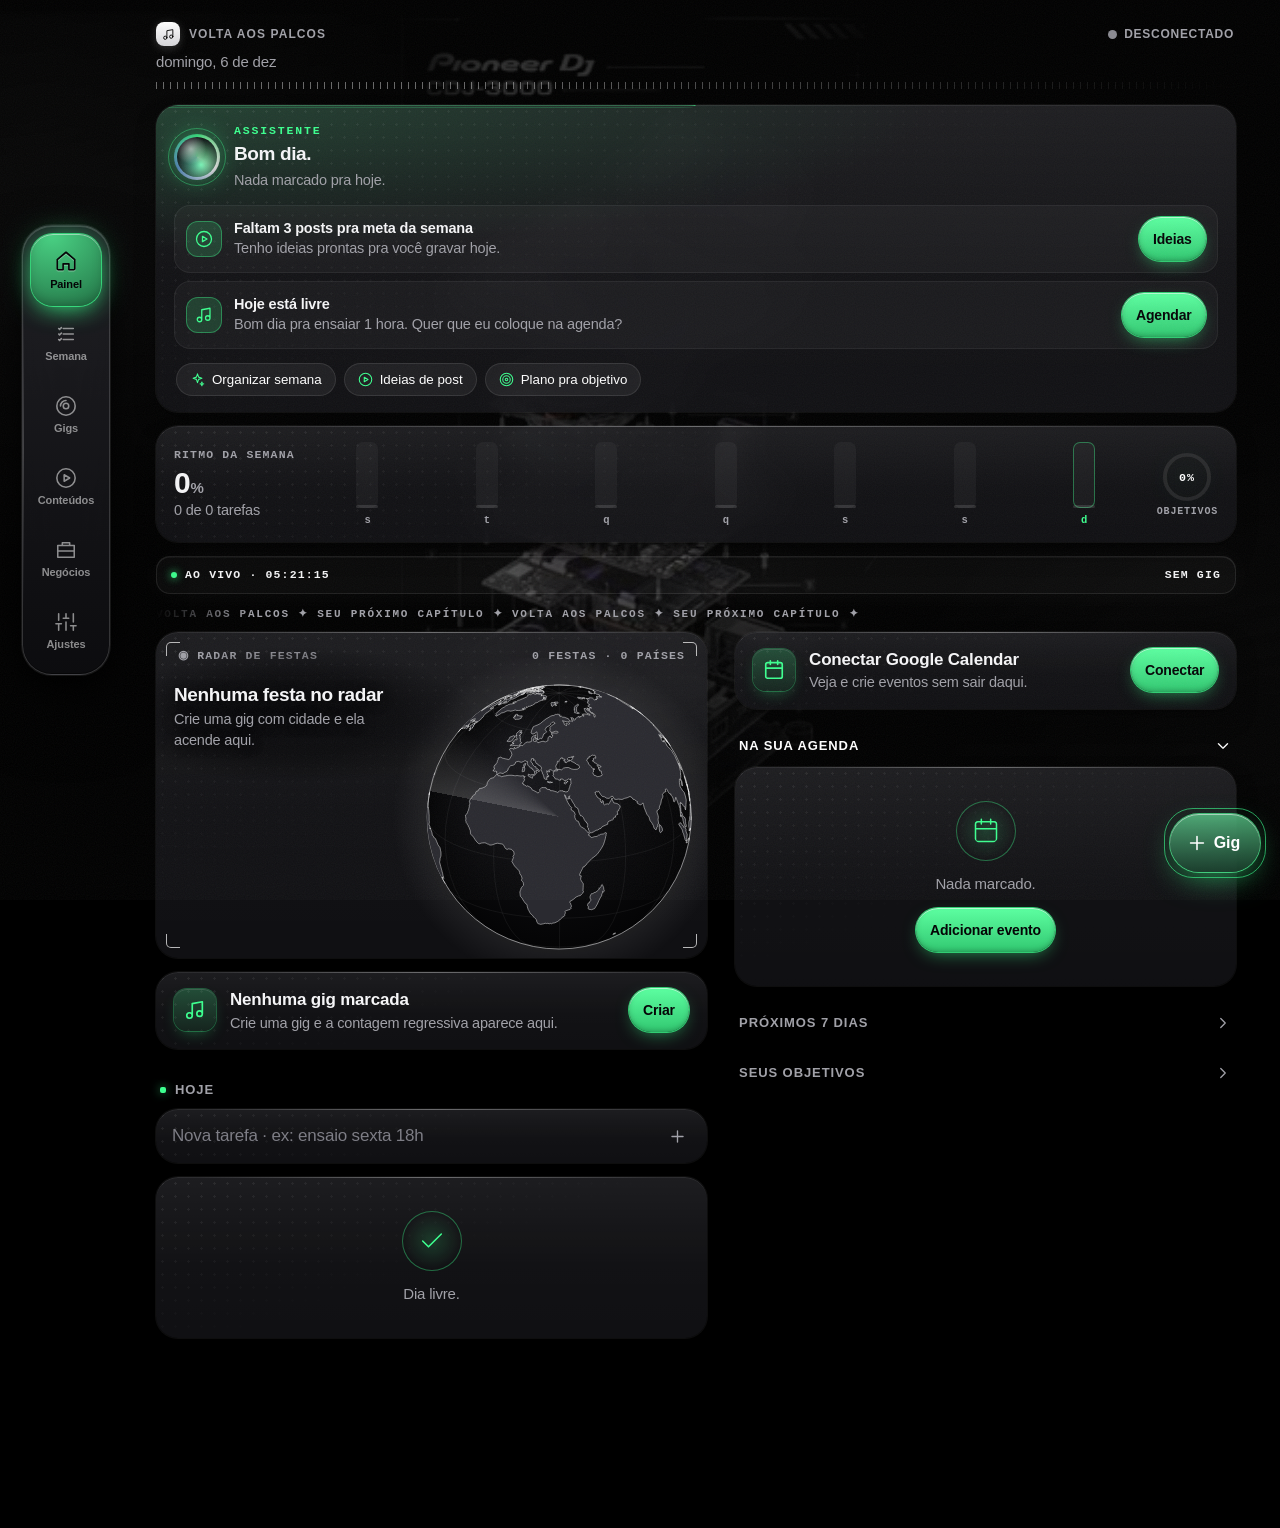
==== index.html @ 5e647cc7 "Update v5: dock novo, transições, assistente inteligente, Conteúdos e Negócios com gráficos, Logísti" ====
<!DOCTYPE html>
<html lang="pt-BR">
<head>
<meta charset="utf-8">
<meta name="viewport" content="width=device-width, initial-scale=1, viewport-fit=cover">
<title>Volta aos Palcos</title>
<meta name="theme-color" content="#000000">
<meta name="apple-mobile-web-app-capable" content="yes"><meta name="mobile-web-app-capable" content="yes">
<meta name="apple-mobile-web-app-status-bar-style" content="black-translucent"><meta name="apple-mobile-web-app-title" content="Palcos">
<link rel="manifest" href="manifest.webmanifest"><link rel="apple-touch-icon" href="apple-touch-icon.png"><link rel="icon" href="icon-192.png">

<style>
:root{--bg:#000;--c1:#161618;--c2:#262629;--c3:#323236;--ln:rgba(255,255,255,0.09);--ln2:rgba(255,255,255,0.16);--tx:#f5f5f7;--mu:#98989f;--mu2:#5e5e63;--ease:cubic-bezier(.22,.9,.28,1);box-sizing:border-box;padding-top:env(safe-area-inset-top,0px);
--f:-apple-system,BlinkMacSystemFont,"SF Pro Display","SF Pro Text","Helvetica Neue",Arial,sans-serif}
*{box-sizing:border-box;-webkit-tap-highlight-color:transparent}
html{color-scheme:dark;scroll-padding-top:env(safe-area-inset-top,0px);scroll-behavior:smooth}
::selection{background:#fff;color:#000}
::-webkit-scrollbar{display:none}
body{margin:0;background:var(--bg);color:var(--tx);font:400 max(11px,calc(17px*var(--fs)))/1.4 var(--f);-webkit-font-smoothing:antialiased;letter-spacing:-.011em;padding-bottom:calc(120px + env(safe-area-inset-bottom,0px))}
main{max-width:640px;margin:0 auto;padding:12px 20px 0;animation:in .5s var(--ease)}
@keyframes in{from{opacity:0;transform:translateY(12px)}to{opacity:1;transform:none}}
main>*{animation:in .55s var(--ease) both}main>*:nth-child(2){animation-delay:.04s}main>*:nth-child(3){animation-delay:.08s}main>*:nth-child(4){animation-delay:.12s}main>*:nth-child(5){animation-delay:.16s}main>*:nth-child(n+6){animation-delay:.2s}
svg.i{width:1em;height:1em;stroke:currentColor;fill:none;stroke-width:1.7;stroke-linecap:round;stroke-linejoin:round;flex:none;vertical-align:-.14em}
.top{display:flex;align-items:center;gap:9px;color:var(--mu);font-size:max(11px,calc(12px*var(--fs)));font-weight:600;letter-spacing:.09em;text-transform:uppercase;margin:10px 0 4px}
.top .dot{width:24px;height:24px;border-radius:8px;background:linear-gradient(180deg,#fff,#d6d6da);color:#000;display:grid;place-items:center;font-size:max(11px,calc(13px*var(--fs)));box-shadow:0 2px 10px rgba(255,255,255,0.18)}
h1{font-size:max(11px,calc(36px*var(--fs)));line-height:1.08;font-weight:700;letter-spacing:-.032em;margin:6px 0 6px;background:linear-gradient(180deg,#fff 40%,#a9a9b0);-webkit-background-clip:text;background-clip:text;color:transparent}
h2{font-size:max(11px,calc(13px*var(--fs)));font-weight:600;letter-spacing:.07em;text-transform:uppercase;color:var(--mu);margin:32px 4px 10px}
.sub{color:var(--mu);font-size:max(11px,calc(15px*var(--fs)));margin:0 0 20px}
.grp{background:var(--c1);border-radius:22px;overflow:hidden;margin:0 0 14px;border:.5px solid var(--ln);box-shadow:inset 0 .5px 0 rgba(255,255,255,0.07),0 1px 2px rgba(0,0,0,0.5)}
.pad{padding:18px}
.row{display:flex;align-items:center;gap:14px;padding:14px 16px;position:relative;transition:background .25s var(--ease)}
.row+.row::before{content:"";position:absolute;top:0;left:16px;right:16px;height:.5px;background:var(--ln)}
.grow{flex:1;min-width:0}.t{overflow-wrap:anywhere;font-weight:500;letter-spacing:-.014em}.s{color:var(--mu);font-size:max(11px,calc(14px*var(--fs)));margin-top:1px}
.btn{display:flex;align-items:center;justify-content:center;gap:8px;background:linear-gradient(180deg,#fff,#e4e4e8);color:#000;border:0;border-radius:15px;font:600 max(11px,calc(16px*var(--fs))) var(--f);letter-spacing:-.012em;min-height:50px;width:100%;padding:0 18px;cursor:pointer;transition:transform .25s var(--ease),filter .25s,box-shadow .25s,background .25s;text-decoration:none;box-shadow:0 1px 0 rgba(255,255,255,0.6) inset,0 6px 18px rgba(255,255,255,0.08)}
.btn:active{transform:scale(.96)}
.btn.g{background:var(--c2);color:var(--tx);box-shadow:inset 0 .5px 0 rgba(255,255,255,0.1);border:.5px solid var(--ln)}
.btn.sm{width:auto;min-height:34px;font-size:max(11px,calc(14px*var(--fs)));padding:0 14px;border-radius:99px;flex:none}
.ib{background:none;border:0;color:var(--mu);width:38px;height:38px;border-radius:50%;display:grid;place-items:center;cursor:pointer;font-size:max(11px,calc(19px*var(--fs)));position:relative;transition:background .25s var(--ease),color .25s,transform .2s;flex:none;padding:0;text-decoration:none}
.ib:active{transform:scale(.88)}
input,select{width:100%;background:var(--c2);border:.5px solid var(--ln);border-radius:14px;color:var(--tx);font:400 max(16px,calc(17px*var(--fs))) var(--f);padding:0 15px;min-height:52px;margin:0 0 10px;outline:none;transition:border-color .25s,box-shadow .25s,background .25s;appearance:none;-webkit-appearance:none;letter-spacing:-.011em}
select{background-image:url("data:image/svg+xml,%3Csvg xmlns='http://www.w3.org/2000/svg' width='12' height='8' fill='none' stroke='%2398989f' stroke-width='1.8' stroke-linecap='round' stroke-linejoin='round'%3E%3Cpath d='m1 1.5 5 5 5-5'/%3E%3C/svg%3E");background-repeat:no-repeat;background-position:right 16px center;padding-right:40px}
input:focus,select:focus{border-color:rgba(255,255,255,0.7);box-shadow:0 0 0 4px rgba(255,255,255,0.1);background:var(--c3)}
input::placeholder{color:var(--mu2)}
label{display:block;font-size:max(11px,calc(12px*var(--fs)));font-weight:500;color:var(--mu);margin:4px 4px 7px;letter-spacing:.01em}
:focus-visible{outline:2px solid #fff;outline-offset:2px}input:focus-visible,select:focus-visible{outline:none}
.hero{border-radius:28px;padding:26px 24px;margin:14px 0;background:radial-gradient(130% 110% at 100% -10%,#4a4a4f 0,#17171a 48%,#050505 100%);border:.5px solid var(--ln2);position:relative;overflow:hidden;box-shadow:inset 0 .5px 0 rgba(255,255,255,0.18),0 20px 50px rgba(0,0,0,0.6)}
.hero::after{content:"";position:absolute;inset:0;background:linear-gradient(115deg,transparent 40%,rgba(255,255,255,0.07) 50%,transparent 60%);transform:translateX(-100%);animation:sw 6s 1.5s infinite}
@keyframes sw{to{transform:translateX(100%)}}
.hero .k{font-size:max(11px,calc(12px*var(--fs)));font-weight:600;letter-spacing:.1em;color:var(--mu);display:flex;gap:7px;align-items:center}
.hero h3{font-size:max(11px,calc(30px*var(--fs)));font-weight:700;letter-spacing:-.03em;margin:8px 0 20px}
.cd{display:flex;gap:6px}.cd>div{flex:1;background:rgba(255,255,255,0.06);border:.5px solid var(--ln);border-radius:16px;padding:12px 4px 10px;text-align:center;backdrop-filter:blur(10px);-webkit-backdrop-filter:blur(10px)}
.cd b{display:block;font-size:max(11px,calc(34px*var(--fs)));font-weight:300;letter-spacing:-.03em;font-variant-numeric:tabular-nums;line-height:1.1}.cd span{font-size:max(11px,calc(11px*var(--fs)));font-weight:500;color:var(--mu);text-transform:uppercase;letter-spacing:.06em}
.stats{display:grid;grid-template-columns:1fr 1fr;gap:12px;margin-bottom:14px}.stats .grp{margin:0;padding:16px 18px}.stats b{font-size:max(11px,calc(36px*var(--fs)));font-weight:700;letter-spacing:-.035em;line-height:1.2}
.chk{width:28px;height:28px;border-radius:50%;border:1.5px solid var(--mu2);background:none;display:grid;place-items:center;color:#000;padding:0;flex:none;cursor:pointer;transition:all .3s var(--ease);font-size:max(11px,calc(15px*var(--fs)))}
.chk svg{transform:scale(0)}.done .chk{background:#fff;border-color:#fff}.done .chk svg{animation:pop .35s var(--ease) forwards}
@keyframes pop{from{transform:scale(0)}to{transform:scale(1)}}
.done .t{color:var(--mu);text-decoration:line-through;text-decoration-color:var(--mu2)}
.date{width:52px;text-align:center;border-radius:14px;background:var(--c2);border:.5px solid var(--ln);padding:6px 0;flex:none}.date small{display:block;font-size:max(11px,calc(10.5px*var(--fs)));font-weight:700;color:var(--mu);letter-spacing:.07em}.date b{font-size:max(11px,calc(22px*var(--fs)));font-weight:600;line-height:1.1;letter-spacing:-.03em}
.bar{height:6px;background:var(--c2);border-radius:9px;overflow:hidden;margin:14px 0 8px}.bar i{display:block;height:100%;background:linear-gradient(90deg,#8e8e93,#fff);border-radius:9px;transition:width .8s var(--ease)}
.tag{font-size:max(11px,calc(10.5px*var(--fs)));font-weight:600;padding:2px 8px;border-radius:99px;background:var(--c3);color:var(--mu);margin-left:7px;vertical-align:2px;letter-spacing:.02em}
.note{display:flex;gap:14px;align-items:center;padding:16px 18px}.note>.i{font-size:max(11px,calc(24px*var(--fs)));color:var(--mu)}
.empty{text-align:center;color:var(--mu);padding:34px 20px;font-size:max(11px,calc(15px*var(--fs)))}.empty .i{font-size:max(11px,calc(32px*var(--fs)));display:block;margin:0 auto 10px;color:var(--mu2)}
.chips{display:flex;flex-wrap:wrap;gap:8px;padding:0 16px 16px}.chip{background:var(--c2);color:var(--tx);border:.5px solid var(--ln);border-radius:99px;padding:8px 15px;font:500 max(11px,calc(14px*var(--fs))) var(--f);cursor:pointer;transition:all .25s var(--ease)}.chip:active{transform:scale(.94)}
nav{position:fixed;left:50%;transform:translateX(-50%);bottom:calc(14px + env(safe-area-inset-bottom,0px));width:min(92vw,500px);display:flex;gap:2px;padding:6px;border-radius:32px;background:rgba(22,22,24,0.7);backdrop-filter:blur(28px) saturate(190%);-webkit-backdrop-filter:blur(28px) saturate(190%);border:.5px solid var(--ln2);box-shadow:0 14px 44px rgba(0,0,0,0.7),inset 0 .5px 0 rgba(255,255,255,0.12);z-index:20}
nav a{flex:1;text-align:center;color:var(--mu);font-size:max(11px,calc(10px*var(--fs)));font-weight:600;padding:8px 0 6px;border-radius:26px;text-decoration:none;transition:all .3s var(--ease);letter-spacing:.01em}
nav a .i{display:block;font-size:max(11px,calc(22px*var(--fs)));margin:0 auto 3px;transition:transform .3s var(--ease)}nav a.on{background:rgba(255,255,255,0.15);color:#fff;box-shadow:inset 0 .5px 0 rgba(255,255,255,0.2)}nav a.on .i{transform:translateY(-1px) scale(1.06)}nav a:active .i{transform:scale(.85)}
.fab{position:fixed;right:20px;bottom:calc(96px + env(safe-area-inset-bottom,0px));width:58px;height:58px;border-radius:50%;background:linear-gradient(180deg,#fff,#dcdce0);color:#000;border:0;display:grid;place-items:center;font-size:max(11px,calc(26px*var(--fs)));box-shadow:0 10px 34px rgba(255,255,255,0.2),0 4px 16px rgba(0,0,0,0.7),inset 0 1px 0 #fff;cursor:pointer;z-index:19;transition:transform .3s var(--ease),box-shadow .3s}
.fab:active{transform:scale(.88) rotate(90deg)}
#toast{position:fixed;left:50%;top:calc(10px + env(safe-area-inset-top,0px));transform:translate(-50%,-120px) scale(.92);background:rgba(38,38,41,0.78);backdrop-filter:blur(28px) saturate(180%);-webkit-backdrop-filter:blur(28px) saturate(180%);border:.5px solid var(--ln2);padding:10px 18px 10px 12px;border-radius:99px;font-size:max(11px,calc(15px*var(--fs)));font-weight:500;display:flex;gap:10px;align-items:center;transition:transform .6s cubic-bezier(.2,1.3,.3,1);z-index:50;max-width:92vw;box-shadow:0 14px 44px rgba(0,0,0,0.7),inset 0 .5px 0 rgba(255,255,255,0.14)}
#toast.on{transform:translate(-50%,0) scale(1)}#toast>.i{width:26px;height:26px;padding:5px;border-radius:50%;background:#fff;color:#000;stroke-width:2.2}
#sh{position:fixed;inset:0;background:rgba(0,0,0,0.5);backdrop-filter:blur(6px);-webkit-backdrop-filter:blur(6px);opacity:0;pointer-events:none;transition:opacity .35s;z-index:40}
#sh.on{opacity:1;pointer-events:auto}
#sh .sheet{position:absolute;left:0;right:0;bottom:0;max-width:640px;margin:0 auto;background:rgba(28,28,30,0.92);backdrop-filter:blur(30px);-webkit-backdrop-filter:blur(30px);border-radius:30px 30px 0 0;border:.5px solid var(--ln2);border-bottom:0;padding:10px 20px calc(24px + env(safe-area-inset-bottom,0px));transform:translateY(100%);transition:transform .5s var(--ease);max-height:90vh;overflow:auto;box-shadow:0 -20px 60px rgba(0,0,0,0.6)}
#sh.on .sheet{transform:none}.grab{width:38px;height:5px;border-radius:9px;background:var(--mu2);margin:0 auto 16px}
.sheet h3{font-size:max(11px,calc(24px*var(--fs)));font-weight:700;margin:0 0 16px;letter-spacing:-.025em}
.spin{animation:sp 1s linear infinite}@keyframes sp{to{transform:rotate(360deg)}}
[data-tip]::after{content:attr(data-tip);position:absolute;bottom:calc(100% + 8px);right:0;background:rgba(58,58,62,0.95);backdrop-filter:blur(12px);border:.5px solid var(--ln2);color:#fff;font-size:max(11px,calc(12px*var(--fs)));font-weight:500;padding:6px 11px;border-radius:10px;white-space:nowrap;pointer-events:none;box-shadow:0 8px 24px rgba(0,0,0,0.6);z-index:5;opacity:0;transform:translateY(4px) scale(.94);transform-origin:bottom right;transition:opacity .2s,transform .25s var(--ease)}
@media(hover:hover){[data-tip]:hover::after{opacity:1;transform:none;transition-delay:.25s}.row:hover{background:rgba(255,255,255,0.035)}.btn:hover{filter:brightness(1.06);box-shadow:0 1px 0 rgba(255,255,255,0.6) inset,0 10px 28px rgba(255,255,255,0.16);transform:translateY(-1px)}.btn.g:hover{background:var(--c3);filter:none;box-shadow:inset 0 .5px 0 rgba(255,255,255,0.14),0 8px 20px rgba(0,0,0,0.4)}.ib:hover{background:var(--c3);color:#fff}.chip:hover{background:var(--c3);border-color:var(--ln2);transform:translateY(-1px)}nav a:hover:not(.on){color:#fff;background:rgba(255,255,255,0.07)}.fab:hover{transform:scale(1.08);box-shadow:0 14px 44px rgba(255,255,255,0.3),0 4px 16px rgba(0,0,0,0.7),inset 0 1px 0 #fff}.grp.lift{transition:transform .35s var(--ease),border-color .35s,box-shadow .35s}.grp.lift:hover{transform:translateY(-3px);border-color:var(--ln2);box-shadow:inset 0 .5px 0 rgba(255,255,255,0.1),0 16px 40px rgba(0,0,0,0.6)}.chk:hover{border-color:#fff;transform:scale(1.08)}input:hover,select:hover{border-color:var(--ln2)}}
@media(prefers-reduced-motion:reduce){*,::before,::after{animation:none!important;transition-duration:.01ms!important}}

body::before{content:"";position:fixed;inset:0;z-index:0;pointer-events:none;background-image:linear-gradient(rgba(255,255,255,0.035) 1px,transparent 1px),linear-gradient(90deg,rgba(255,255,255,0.035) 1px,transparent 1px);background-size:32px 32px;-webkit-mask-image:radial-gradient(80% 60% at 50% 40%,#000,transparent);mask-image:radial-gradient(80% 60% at 50% 40%,#000,transparent)}
main{position:relative;z-index:1;min-height:calc(100vh + 55vh);min-height:calc(100svh + 55svh)}
.bp{position:fixed;inset:0;z-index:0;pointer-events:none;opacity:.62;-webkit-mask-image:linear-gradient(180deg,transparent 0,#000 16%,#000 82%,transparent);mask-image:linear-gradient(180deg,transparent 0,#000 16%,#000 82%,transparent)}
.bp svg{display:block;margin:0 auto;width:min(100%,780px);height:100%;stroke:#fff;fill:none;stroke-width:.7;stroke-linecap:round;stroke-linejoin:round}
.bp .d{stroke-dasharray:3 4;stroke-opacity:.55}.bp .f{stroke-opacity:.35}.bp text{fill:#fff;stroke:none;font:500 6.5px ui-monospace,SFMono-Regular,Menlo,monospace;letter-spacing:.12em;opacity:.7}
.bp .fl{animation:fl 9s ease-in-out infinite alternate}.bp .f2{animation-delay:-3s}.bp .f3{animation-delay:-6s}
@keyframes fl{from{transform:translateY(5px)}to{transform:translateY(-7px)}}
.bp .tk{animation:dash 30s linear infinite}@keyframes dash{to{stroke-dashoffset:-200}}
.grp{background:rgba(18,18,20,0.58);backdrop-filter:blur(18px) saturate(160%);-webkit-backdrop-filter:blur(18px) saturate(160%)}
.wave{display:flex;gap:3px;align-items:center;height:36px;margin:16px 0 4px}.wave i{flex:1;background:linear-gradient(180deg,#fff,#7c7c82);border-radius:2px;height:var(--h);transform-origin:center;animation:eq 1.4s ease-in-out infinite alternate;animation-delay:calc(var(--d)*1ms);opacity:.85}
@keyframes eq{to{transform:scaleY(.3)}}
.stage{position:fixed;inset:0;z-index:0;pointer-events:none;overflow:hidden;background:#000}
.stage img,.stage canvas{position:absolute;inset:0;width:100%;height:100%;object-fit:cover;object-position:50% 20%}
.stage img{opacity:.6}@media (min-aspect-ratio:4/5){.stage img{object-fit:contain;object-position:50% 0}}.stage canvas{opacity:0;transition:opacity .8s}.stage canvas.rdy{opacity:.62}
.veil{position:absolute;inset:0;background:radial-gradient(90% 70% at 50% 45%,rgba(0,0,0,0.05),rgba(0,0,0,0.55)),linear-gradient(180deg,rgba(0,0,0,0.65),rgba(0,0,0,0.18) 32%,rgba(0,0,0,0.25) 65%,rgba(0,0,0,0.8))}
.grp{backdrop-filter:blur(12px) saturate(150%);-webkit-backdrop-filter:blur(12px) saturate(150%)}
.stage canvas{will-change:transform;transform:translateZ(0)}
.sc .grp{backdrop-filter:none!important;-webkit-backdrop-filter:none!important;background:rgba(18,18,20,0.82)}
.sc .hero::after,.sc .wave i{animation-play-state:paused}
.tu{background:none;border:0;color:#fff;font:600 max(11px,calc(15px*var(--fs))) var(--f);text-decoration:underline;padding:0 0 0 6px;cursor:pointer}
.pvs{display:grid;grid-template-columns:1fr 1fr;gap:12px;margin-bottom:14px}
.pv{border-radius:22px;border:1px solid var(--ln);padding:14px;text-align:left;color:#fff;font:inherit;cursor:pointer;background:radial-gradient(130% 120% at 15% 0,#74747c,#1b1b1e 70%);display:flex;flex-direction:column;gap:10px;align-items:flex-start;transition:border-color .25s,box-shadow .25s,transform .25s var(--ease)}
.pv:active{transform:scale(.97)}.pv.on{border-color:#fff;box-shadow:0 0 0 3px rgba(255,255,255,0.2)}
.pvh{display:flex;justify-content:space-between;align-items:center;width:100%;font-weight:600;font-size:max(11px,calc(15px*var(--fs)))}.ck{width:22px;height:22px;border-radius:50%;border:1.5px solid rgba(255,255,255,0.4);display:grid;place-items:center;font-size:max(11px,calc(13px*var(--fs)))}.pv.on .ck{background:#fff;color:#000;border-color:#fff}
.pv .btn,.pv .chip{pointer-events:none}
:is(body,.pv).glass .btn:not(.g){background:linear-gradient(180deg,rgba(255,255,255,0.36),rgba(255,255,255,0.12));color:#fff;border:.5px solid rgba(255,255,255,0.42);backdrop-filter:blur(16px) saturate(190%);-webkit-backdrop-filter:blur(16px) saturate(190%);box-shadow:inset 0 1px 0 rgba(255,255,255,0.55),inset 0 -1px 0 rgba(255,255,255,0.08),0 8px 24px rgba(0,0,0,0.45)}
:is(body,.pv).glass .btn.g{background:rgba(255,255,255,0.09);border:.5px solid rgba(255,255,255,0.22);backdrop-filter:blur(16px) saturate(180%);-webkit-backdrop-filter:blur(16px) saturate(180%);box-shadow:inset 0 1px 0 rgba(255,255,255,0.25),0 6px 18px rgba(0,0,0,0.35)}
:is(body,.pv).glass .chip{background:rgba(255,255,255,0.12);border-color:rgba(255,255,255,0.24);backdrop-filter:blur(10px);-webkit-backdrop-filter:blur(10px);box-shadow:inset 0 .5px 0 rgba(255,255,255,0.3)}
body.glass .fab{background:linear-gradient(180deg,rgba(255,255,255,0.42),rgba(255,255,255,0.16));color:#fff;border:.5px solid rgba(255,255,255,0.5);backdrop-filter:blur(18px) saturate(190%);-webkit-backdrop-filter:blur(18px) saturate(190%);box-shadow:inset 0 1px 0 rgba(255,255,255,0.65),0 12px 34px rgba(0,0,0,0.55)}
body.glass .top .dot{background:rgba(255,255,255,0.2);color:#fff;border:.5px solid rgba(255,255,255,0.4);box-shadow:inset 0 1px 0 rgba(255,255,255,0.5)}
@media(hover:hover){body.glass .btn:not(.g):hover{background:linear-gradient(180deg,rgba(255,255,255,0.5),rgba(255,255,255,0.2));filter:none}body.glass .btn.g:hover{background:rgba(255,255,255,0.16)}body.glass .chip:hover{background:rgba(255,255,255,0.22)}}
.mono{font:600 max(11px,calc(10.5px*var(--fs)))/1.4 ui-monospace,SFMono-Regular,Menlo,monospace;letter-spacing:.14em;text-transform:uppercase;color:var(--mu)}
.cr{position:absolute;width:14px;height:14px;border:1.5px solid rgba(255,255,255,0.7);pointer-events:none;z-index:2}
.cr.tl{top:10px;left:10px;border-right:0;border-bottom:0;border-top-left-radius:5px}.cr.tr{top:10px;right:10px;border-left:0;border-bottom:0;border-top-right-radius:5px}.cr.bl{bottom:10px;left:10px;border-right:0;border-top:0;border-bottom-left-radius:5px}.cr.br{bottom:10px;right:10px;border-left:0;border-top:0;border-bottom-right-radius:5px}
.gp{position:relative;padding:16px 16px 14px}.gh{display:flex;justify-content:space-between;padding:2px 8px 0}
#gc{display:block;width:100%;aspect-ratio:1/1;max-height:440px;touch-action:pan-y;cursor:grab;margin:0 auto;user-select:none;-webkit-user-select:none}#gc:active{cursor:grabbing}
.gcard{min-height:66px;padding:8px 8px 2px}.gr{display:flex;gap:12px;align-items:baseline;padding:8px 0;border-top:.5px solid var(--ln);font-size:max(11px,calc(15px*var(--fs)))}.gr b{min-width:48px;font-weight:600}.gr span{flex:1;min-width:0;overflow-wrap:anywhere}.gr i{font-style:normal;color:var(--mu);font-size:max(11px,calc(13px*var(--fs)));font-variant-numeric:tabular-nums}
.hd{display:flex;gap:14px;align-items:flex-start}.hdl{flex:1;min-width:0}
.mgw{width:78px;flex:none;text-align:center;cursor:pointer;margin-top:4px;transition:transform .3s var(--ease)}.mgw:active{transform:scale(.94)}.mgw .mono{font-size:max(11px,calc(9px*var(--fs)));margin-top:0;white-space:nowrap;overflow:hidden;text-overflow:ellipsis;color:#fff}
.mg{display:block;width:100%;aspect-ratio:1/1}.mgh{position:absolute;right:22px;top:20px;width:92px;z-index:3;cursor:pointer}.hero.hasg h3,.hero.hasg .k{padding-right:100px}
.wk{display:flex;gap:8px;align-items:flex-end;height:112px;margin-top:12px}.wc{flex:1;display:flex;flex-direction:column;align-items:center;gap:6px;justify-content:flex-end}.wc i{display:block;width:100%;border-radius:8px;background:linear-gradient(180deg,rgba(255,255,255,0.5),rgba(255,255,255,0.12));transition:height .8s var(--ease)}.wc.on i{background:#fff;box-shadow:0 0 18px rgba(255,255,255,0.3)}.wc .nn{font:600 max(11px,calc(11px*var(--fs))) ui-monospace,Menlo,monospace;min-height:14px}.wc .mono{font-size:max(11px,calc(9px*var(--fs)))}
.seg{display:flex;gap:4px;padding:3px;margin:10px 0 4px;background:rgba(255,255,255,0.06);border:.5px solid var(--ln);border-radius:99px}.seg button{flex:1;background:none;border:0;color:var(--mu);font:600 max(11px,calc(12.5px*var(--fs))) var(--f);padding:9px 0;border-radius:99px;cursor:pointer;transition:all .3s var(--ease)}.seg button.on{background:#fff;color:#000;box-shadow:0 2px 10px rgba(255,255,255,0.2)}
.gw{position:relative}.zb{position:absolute;right:2px;bottom:8px;display:flex;flex-direction:column;gap:8px}.zb .ib{width:44px;height:44px;background:rgba(255,255,255,0.1);border:.5px solid var(--ln2);color:#fff;backdrop-filter:blur(12px);-webkit-backdrop-filter:blur(12px);box-shadow:inset 0 .5px 0 rgba(255,255,255,0.25)}
.gcard{max-height:236px;overflow:auto;-webkit-overflow-scrolling:touch}.gr{cursor:pointer;border-radius:10px;padding-left:6px;padding-right:6px;transition:background .2s}.gr.on{background:rgba(255,255,255,0.1)}.gr.on span{font-weight:600}
@media(hover:hover){.gr:hover{background:rgba(255,255,255,0.06)}.seg button:not(.on):hover{color:#fff}}
body::after{content:"";position:fixed;inset:0;pointer-events:none;z-index:15;opacity:.1;mix-blend-mode:overlay;background-image:url("data:image/svg+xml,%3Csvg xmlns='http://www.w3.org/2000/svg' width='160' height='160'%3E%3Cfilter id='n'%3E%3CfeTurbulence type='fractalNoise' baseFrequency='.9' numOctaves='2' stitchTiles='stitch'/%3E%3C/filter%3E%3Crect width='100%25' height='100%25' filter='url(%23n)'/%3E%3C/svg%3E")}
.grp{position:relative}
.grp::before{content:"";position:absolute;inset:0;pointer-events:none;border-radius:inherit;background:radial-gradient(rgba(255,255,255,0.08) 1px,transparent 1.3px) 0 0/13px 13px;-webkit-mask-image:linear-gradient(160deg,#000,transparent 55%);mask-image:linear-gradient(160deg,#000,transparent 55%)}
.grp::after{content:"";position:absolute;left:8%;right:8%;top:0;height:1px;pointer-events:none;background:linear-gradient(90deg,transparent,rgba(255,255,255,0.3),transparent)}
.hero::before{content:"";position:absolute;inset:0;background:radial-gradient(rgba(255,255,255,0.1) 1px,transparent 1.3px) 0 0/12px 12px;-webkit-mask-image:linear-gradient(200deg,#000,transparent 60%);mask-image:linear-gradient(200deg,#000,transparent 60%);pointer-events:none}
.hdl::after{content:"";display:block;height:7px;margin:2px 0 16px;background:repeating-linear-gradient(90deg,rgba(255,255,255,0.4) 0 1px,transparent 1px 7px);-webkit-mask-image:linear-gradient(90deg,#000 30%,transparent);mask-image:linear-gradient(90deg,#000 30%,transparent)}.sub{margin-bottom:10px}
h2{display:flex;align-items:center;gap:10px}h2::after{content:"";flex:1;height:.5px;background:linear-gradient(90deg,rgba(255,255,255,0.25),transparent)}h2 .tag{margin:0}
.strip{display:flex;justify-content:space-between;align-items:center;padding:10px 14px;margin:0 0 6px;border:.5px solid var(--ln);border-radius:14px;background:rgba(255,255,255,0.04);box-shadow:inset 0 .5px 0 rgba(255,255,255,0.08)}.strip .mono{color:var(--tx)}
.live{display:inline-block;width:6px;height:6px;border-radius:50%;background:#fff;margin-right:8px;box-shadow:0 0 8px #fff;animation:bl 1.6s infinite}@keyframes bl{50%{opacity:.25}}
.foot{text-align:center;padding:18px 0 4px;opacity:.6}
.btn{position:relative;overflow:hidden;box-shadow:0 1px 0 rgba(255,255,255,0.7) inset,0 -2px 0 rgba(0,0,0,0.12) inset,0 8px 22px rgba(255,255,255,0.1),0 2px 4px rgba(0,0,0,0.5)}
.btn.g{box-shadow:inset 0 1px 0 rgba(255,255,255,0.12),0 4px 12px rgba(0,0,0,0.45)}
.btn::after{content:"";position:absolute;top:0;bottom:0;left:-60%;width:40%;background:linear-gradient(100deg,transparent,rgba(255,255,255,0.6),transparent);transform:skewX(-20deg);transition:left .7s var(--ease);pointer-events:none}
.btn.g::after{background:linear-gradient(100deg,transparent,rgba(255,255,255,0.16),transparent)}
.btn:active{box-shadow:inset 0 3px 8px rgba(0,0,0,0.35)}.ib:active{box-shadow:inset 0 2px 6px rgba(0,0,0,0.4)}
.chip{box-shadow:inset 0 1px 0 rgba(255,255,255,0.12),0 2px 6px rgba(0,0,0,0.4)}
input,select{box-shadow:inset 0 2px 5px rgba(0,0,0,0.55),0 1px 0 rgba(255,255,255,0.05)}
input:focus,select:focus{box-shadow:inset 0 2px 5px rgba(0,0,0,0.55),0 0 0 4px rgba(255,255,255,0.12)}
.fab::after{content:"";position:absolute;inset:-6px;border-radius:50%;border:1px solid rgba(255,255,255,0.4);animation:fp 5s ease-out infinite;pointer-events:none}@keyframes fp{0%{transform:scale(.9);opacity:.7}45%,100%{transform:scale(1.35);opacity:0}}
nav a.on::after{content:"";display:block;width:4px;height:4px;border-radius:50%;background:#fff;margin:3px auto 0;box-shadow:0 0 8px #fff}
svg circle[stroke-linecap]{filter:drop-shadow(0 0 3px rgba(255,255,255,0.55))}
.date{background:linear-gradient(180deg,var(--c3),var(--c2));box-shadow:inset 0 1px 0 rgba(255,255,255,0.1)}
@media(hover:hover){.btn:hover::after{left:130%}.row:hover{box-shadow:inset 2px 0 0 rgba(255,255,255,0.7)}.ib:hover{box-shadow:inset 0 0 0 .5px rgba(255,255,255,0.3),0 4px 14px rgba(0,0,0,0.5);transform:translateY(-1px)}.chip:hover{box-shadow:inset 0 1px 0 rgba(255,255,255,0.2),0 6px 16px rgba(0,0,0,0.5)}.mgw:hover{transform:scale(1.06)}.date:hover{border-color:var(--ln2)}}
.qa{display:flex;align-items:center;gap:8px;padding:4px 8px 4px 16px;margin-bottom:14px}.qa>.i{font-size:max(11px,calc(18px*var(--fs)));color:var(--mu)}.qa input{flex:1;background:none;border:0;box-shadow:none;margin:0;padding:0;min-height:46px}.qa input:focus{box-shadow:none;background:none}
.seg{margin:6px 0 14px}.wnav{display:flex;align-items:center;gap:6px;margin:0 0 14px}
.day .dh{display:flex;align-items:center;gap:12px;padding:12px 8px 8px 16px}.day .dh>div:first-child{display:flex;align-items:baseline;gap:8px;min-width:84px}.day .dh b{font-size:max(11px,calc(28px*var(--fs)));font-weight:700;letter-spacing:-.03em}.day .dh .s{flex:1;margin:0}
.day.today{border-color:rgba(255,255,255,0.45);box-shadow:inset 0 .5px 0 rgba(255,255,255,0.2),0 0 28px rgba(255,255,255,0.08)}
.row.ev .tm{min-width:46px;color:#fff}
.av{width:42px;height:42px;border-radius:50%;background:linear-gradient(180deg,var(--c3),var(--c2));border:.5px solid var(--ln2);display:grid;place-items:center;font:600 max(11px,calc(14px*var(--fs))) var(--f);flex:none}
.tag.hi{background:#fff;color:#000}
.ic{width:34px;height:34px;border-radius:11px;background:var(--c2);border:.5px solid var(--ln);display:grid;place-items:center;font-size:max(11px,calc(17px*var(--fs)));flex:none}
.row.paid .chk{background:#fff;border-color:#fff}.row.paid .chk svg{animation:pop .35s var(--ease) forwards}
body::after{mix-blend-mode:normal;opacity:.05}
.grp{backdrop-filter:none;-webkit-backdrop-filter:none;background:rgba(18,18,20,0.76)}
nav a{font-size:max(11px,calc(9.5px*var(--fs)))}

:root{--mu:#a1a1a8}
@keyframes in{from{opacity:0;transform:translate(var(--dx,0px),12px)}to{opacity:1;transform:none}}
.sbf{position:fixed;top:0;left:0;right:0;height:calc(env(safe-area-inset-top,0px) + 14px);background:linear-gradient(#000 30%,transparent);z-index:12;pointer-events:none}
nav{gap:0}.ni{display:flex;flex:1;position:relative;z-index:1}
.np{position:absolute;left:6px;top:6px;bottom:6px;width:calc((100% - 12px)/6);border-radius:26px;background:rgba(255,255,255,0.16);box-shadow:inset 0 .5px 0 rgba(255,255,255,0.28),0 4px 16px rgba(0,0,0,0.4);transition:transform .5s cubic-bezier(.3,1.25,.4,1);z-index:0}
nav a.on{background:none;box-shadow:none}
h1{font-size:max(11px,calc(38px*var(--fs)))}
.cd b{background:linear-gradient(180deg,#fff 30%,#8e8e93);-webkit-background-clip:text;background-clip:text;color:transparent;font-size:max(11px,calc(38px*var(--fs)))}
.cd>div{background:linear-gradient(180deg,rgba(255,255,255,0.09),rgba(255,255,255,0.03))}
.empty .i{font-size:max(11px,calc(60px*var(--fs)));padding:15px;border-radius:50%;border:.5px solid var(--ln2);background:radial-gradient(rgba(255,255,255,0.12),transparent 70%);stroke-width:1.3;color:var(--mu);margin-bottom:12px}
.row:active{background:rgba(255,255,255,0.07)}
.grp{border-radius:24px}
.t{font-size:max(11px,calc(16.5px*var(--fs)))}

#intro{position:fixed;inset:0;z-index:100;background:#000;display:flex;flex-direction:column;align-items:center;justify-content:center;gap:22px;transition:opacity .8s var(--ease),transform .8s var(--ease),filter .8s;cursor:pointer}
#intro.gone{opacity:0;transform:scale(1.1);filter:blur(12px);pointer-events:none}
.ilogo{width:min(54vw,230px);height:auto;overflow:visible}.ilogo circle{fill:none;stroke:#fff;stroke-linecap:round}
.ir{stroke-width:1.5;animation:idraw 1.3s var(--ease) forwards}.r1{stroke-dasharray:490;stroke-dashoffset:490}.r2{stroke-dasharray:364;stroke-dashoffset:364;animation-delay:.14s}.r3{stroke-dasharray:226;stroke-dashoffset:226;animation-delay:.28s}
@keyframes idraw{to{stroke-dashoffset:0}}
.ilogo .r0{stroke-width:3;stroke-dasharray:1.2 6;opacity:0;transform-origin:100px 100px;animation:ifade .8s .5s forwards,ispin 14s linear infinite}
.ilogo .idot{fill:#fff;stroke:none;transform-origin:100px 100px;transform:scale(0);animation:ipop .6s .75s cubic-bezier(.3,1.6,.5,1) forwards}
@keyframes ifade{to{opacity:.6}}@keyframes ispin{to{transform:rotate(360deg)}}@keyframes ipop{to{transform:scale(1)}}
.ittl{font:700 max(11px,calc(15px*var(--fs))) var(--f);letter-spacing:.7em;color:#fff;opacity:0;animation:ittl 1.1s .55s var(--ease) forwards;margin-right:-.7em}@keyframes ittl{to{opacity:1;letter-spacing:.32em;margin-right:-.32em}}
.isub{font:500 max(11px,calc(11px*var(--fs))) ui-monospace,Menlo,monospace;letter-spacing:.2em;text-transform:uppercase;color:var(--mu);opacity:0;animation:ifade2 .8s 1.2s forwards;margin-top:-12px}@keyframes ifade2{to{opacity:1}}
.boot>*{opacity:0;animation:none!important}
.out{animation:outk .15s ease-in forwards!important}@keyframes outk{to{opacity:0;transform:translate(calc(var(--dx,0px)*-1),-8px) scale(.985)}}
.noanim,.noanim>*,.noanim .i,.noanim circle,.noanim .wc i,.noanim .bar i{animation:none!important}
main>*{animation-timing-function:cubic-bezier(.2,.9,.25,1.05)}
.rp{position:absolute;border-radius:50%;background:radial-gradient(circle,rgba(255,255,255,0.42),rgba(255,255,255,0) 68%);transform:translate(-50%,-50%) scale(0);opacity:1;animation:rpk .65s var(--ease) forwards;pointer-events:none;z-index:0}
.rp.rc{background:none;border:1.5px solid rgba(255,255,255,0.55);animation:rck .6s var(--ease) forwards}
.btn:not(.g) .rp{background:radial-gradient(circle,rgba(0,0,0,0.2),rgba(0,0,0,0) 68%)}
body.glass .btn:not(.g) .rp{background:radial-gradient(circle,rgba(255,255,255,0.45),rgba(255,255,255,0) 68%)}
.chip,.seg button,nav a,.pv{position:relative;overflow:hidden}
@keyframes rpk{to{transform:translate(-50%,-50%) scale(1);opacity:0}}@keyframes rck{from{transform:translate(-50%,-50%) scale(.55);opacity:.9}to{transform:translate(-50%,-50%) scale(1.5);opacity:0}}
.bst{position:fixed;width:5px;height:5px;margin:-2.5px;border-radius:50%;background:#fff;box-shadow:0 0 8px #fff;pointer-events:none;z-index:60;animation:bstk .7s cubic-bezier(.1,.7,.3,1) forwards}
@keyframes bstk{from{transform:translate(0,0) scale(1);opacity:1}to{transform:translate(var(--bx),var(--by)) scale(0);opacity:0}}
svg circle[stroke-linecap]{animation:rgk 1.1s var(--ease) both}@keyframes rgk{from{stroke-dasharray:0 113.1}}
.wc i,.bar i{animation:grow .8s var(--ease) both}@keyframes grow{from{transform:scaleY(.05)}to{transform:scaleY(1)}}.bar i{animation-name:growx}@keyframes growx{from{transform:scaleX(0)}to{transform:scaleX(1)}}.wc i,.bar i{transform-origin:bottom}.bar i{transform-origin:left}
#sh.on .sheet>*{animation:shin .5s var(--ease) both}#sh.on .sheet>*:nth-child(2){animation-delay:.04s}#sh.on .sheet>*:nth-child(3){animation-delay:.08s}#sh.on .sheet>*:nth-child(4){animation-delay:.12s}#sh.on .sheet>*:nth-child(n+5){animation-delay:.16s}
@keyframes shin{from{opacity:0;transform:translateY(14px)}to{opacity:1;transform:none}}
nav a.on .i{animation:navb .6s var(--ease)}@keyframes navb{0%{transform:scale(.6) translateY(5px)}55%{transform:scale(1.22) translateY(-3px)}100%{transform:scale(1.06) translateY(-1px)}}
@media(prefers-reduced-motion:reduce){#intro{display:none}}

#intro{transition:opacity .9s .15s var(--ease)}
#intro.gone{opacity:0;transform:none;filter:none}
#ic{display:block;width:min(80vw,380px);aspect-ratio:1/1;transition:transform 1s cubic-bezier(.55,0,.2,1)}
#intro.gone #ic{transform:scale(2.8)}

.grp{background:radial-gradient(240px circle at var(--mx,-999px) var(--my,-999px),rgba(255,255,255,0.12),transparent 62%),rgba(18,18,20,0.76)}
.sc .grp{background:rgba(18,18,20,0.82)!important}
.hero{transition:transform .6s var(--ease);will-change:transform}
.hero::before{background:radial-gradient(rgba(255,255,255,0.1) 1px,transparent 1.3px) 0 0/12px 12px,radial-gradient(300px circle at var(--mx,-999px) var(--my,-999px),rgba(255,255,255,0.14),transparent 60%)}
.tb{position:fixed;top:0;left:0;right:0;z-index:13;padding-top:env(safe-area-inset-top,0px);height:calc(env(safe-area-inset-top,0px) + 46px);display:flex;align-items:flex-end;justify-content:center;padding-bottom:12px;background:rgba(0,0,0,0.62);backdrop-filter:blur(18px);-webkit-backdrop-filter:blur(18px);border-bottom:.5px solid var(--ln);font:600 max(11px,calc(16px*var(--fs))) var(--f);letter-spacing:-.01em;opacity:0;transform:translateY(-10px);transition:opacity .35s var(--ease),transform .45s var(--ease);pointer-events:none}
.tb.on{opacity:1;transform:none}
.hdl{will-change:transform,opacity}
.fl{animation:flipk .5s var(--ease)}@keyframes flipk{from{transform:translateY(45%) rotateX(-65deg);opacity:0}to{transform:none;opacity:1}}
.cd>div{perspective:300px}
#app:not(.noanim) .grp>.row{animation:rowin .6s var(--ease) both;animation-delay:calc(var(--i,0)*45ms + .1s)}
@keyframes rowin{from{opacity:0;transform:translateY(12px)}to{opacity:1;transform:none}}
.seg.t{position:relative;gap:0}
.seg.t .sth{position:absolute;top:3px;bottom:3px;left:3px;width:calc((100% - 6px)/var(--n));border-radius:99px;background:#fff;box-shadow:0 2px 12px rgba(255,255,255,0.22);transform:translateX(calc(var(--i)*100%));transition:transform .55s cubic-bezier(.3,1.25,.4,1)}
.seg.t button{position:relative;z-index:1;background:none!important;box-shadow:none!important}.seg.t button.on{color:#000}
.grab{touch-action:none;position:relative;cursor:grab}.grab::after{content:"";position:absolute;inset:-16px -70px}
h1{background:linear-gradient(100deg,transparent 40%,rgba(255,255,255,0.95) 50%,transparent 60%) 140% 0/220% 100% no-repeat,linear-gradient(180deg,#fff 40%,#a9a9b0);-webkit-background-clip:text;background-clip:text;color:transparent}
.hdl h1{animation:h1s 1.5s .35s var(--ease) both}@keyframes h1s{from{background-position:140% 0,0 0}to{background-position:-40% 0,0 0}}
.noanim h1{animation:none!important}

@property --a{syntax:"<angle>";inherits:false;initial-value:0deg}
#intro{display:block}#ic{position:absolute;inset:0;width:100%;height:100%;aspect-ratio:auto;transform-origin:50% 46%;transition:transform 1.15s cubic-bezier(.6,0,.2,1),filter 1.1s}
#intro.gone #ic{transform:scale(3.2);filter:blur(8px)}
#intro{transition:opacity 1s .2s var(--ease)}
#fx{position:fixed;inset:0;width:100%;height:100%;z-index:0;pointer-events:none}
.aur{position:absolute;width:95vmax;height:95vmax;border-radius:50%;background:radial-gradient(circle,rgba(255,255,255,0.085),rgba(255,255,255,0) 62%);will-change:transform;pointer-events:none}
.aur.a1{left:-45vmax;top:-40vmax;animation:aur1 24s ease-in-out infinite alternate}.aur.a2{right:-50vmax;bottom:-45vmax;animation:aur2 31s ease-in-out infinite alternate}
@keyframes aur1{from{transform:translate3d(0,0,0) scale(1)}to{transform:translate3d(24vmax,18vmax,0) scale(1.2)}}@keyframes aur2{from{transform:translate3d(0,0,0) scale(1.15)}to{transform:translate3d(-26vmax,-14vmax,0) scale(.9)}}
.stage canvas#bgc{animation:breath 18s ease-in-out infinite alternate}@keyframes breath{from{transform:scale(1) translate3d(0,0,0)}to{transform:scale(1.07) translate3d(0,-1.4%,0)}}
.hero{background:radial-gradient(130% 110% at 100% -10%,#4a4a4f 0,#17171a 48%,#050505 100%) padding-box,conic-gradient(from var(--a,0deg),rgba(255,255,255,0.07),rgba(255,255,255,0.07) 58%,rgba(255,255,255,0.95) 84%,rgba(255,255,255,0.07)) border-box;border:1.3px solid transparent}
.cd b{filter:drop-shadow(0 0 12px rgba(255,255,255,0.22))}
.np{box-shadow:inset 0 .5px 0 rgba(255,255,255,0.32),0 0 20px rgba(255,255,255,0.12)}
@keyframes in{from{opacity:0;filter:blur(8px);transform:translate(var(--dx,0px),16px) scale(.985)}to{opacity:1;filter:none;transform:none}}
.hdl h1{animation:h1in 1.1s var(--ease) both,h1s 1.5s .45s var(--ease) both}
@keyframes h1in{from{opacity:0;filter:blur(14px);letter-spacing:.05em;transform:translateY(18px)}to{opacity:1;filter:none;letter-spacing:-.032em;transform:none}}
.strip{box-shadow:inset 0 .5px 0 rgba(255,255,255,0.1),0 0 30px rgba(255,255,255,0.04)}

.grp{box-shadow:inset 0 .5px 0 rgba(255,255,255,0.08),inset 0 -1px 0 rgba(0,0,0,0.4),0 1px 2px rgba(0,0,0,0.5),0 10px 28px rgba(0,0,0,0.35),0 30px 70px rgba(0,0,0,0.26)}
nav{background-image:repeating-linear-gradient(90deg,rgba(255,255,255,0.045) 0 1px,transparent 1px 5px)}
.hdl h1{animation:h1in 1.1s var(--ease) both,h1s 1.5s .45s var(--ease) both,h1s 1.8s 6s ease-in-out 2}
.scanl{position:fixed;left:0;right:0;top:-6px;height:2px;z-index:14;pointer-events:none;opacity:0;background:linear-gradient(90deg,transparent,#fff 30%,#fff 70%,transparent);box-shadow:0 0 26px 7px rgba(255,255,255,0.32)}
.scanl.go{animation:scnk .8s cubic-bezier(.4,0,.2,1)}@keyframes scnk{0%{top:-6px;opacity:0}14%{opacity:.95}100%{top:100%;opacity:0}}
.mq{overflow:hidden;white-space:nowrap;margin:0 0 8px;-webkit-mask-image:linear-gradient(90deg,transparent,#000 9%,#000 91%,transparent);mask-image:linear-gradient(90deg,transparent,#000 9%,#000 91%,transparent)}
.mqi{display:inline-block;font:600 max(11px,calc(10.5px*var(--fs))) ui-monospace,SFMono-Regular,Menlo,monospace;letter-spacing:.16em;color:var(--mu);animation:mqk 42s linear infinite}@keyframes mqk{to{transform:translateX(-50%)}}
.rv{opacity:0!important;transform:translateY(28px) scale(.985)!important;filter:blur(7px)!important}
.rv.rvin{opacity:1!important;transform:none!important;filter:none!important;transition:opacity .85s var(--ease),transform .95s var(--ease),filter .85s}
.row[data-tid]{touch-action:pan-y}
.row.swp>*{translate:var(--sw,0px) 0;transition:none!important}.row.rel>*{translate:var(--sw,0px) 0;transition:translate .5s var(--ease)!important}
.row.swr{background:linear-gradient(90deg,#fff var(--sw),transparent var(--sw))}.row.swl{background:linear-gradient(270deg,#4a4a50 calc(var(--sw)*-1),transparent calc(var(--sw)*-1))}
.row.swr::after,.row.swl::after{position:absolute;top:50%;transform:translateY(-50%);font:700 max(11px,calc(22px*var(--fs))) var(--f);pointer-events:none;transition:transform .25s var(--ease)}
.row.swr::after{content:"✓";left:22px;color:#000}.row.swl::after{content:"✕";right:22px;color:#fff}.row.swok::after{transform:translateY(-50%) scale(1.35)}
.lite #fx,.lite .aur,.lite .scanl,.lite .mq{display:none}.lite .stage canvas#bgc{animation:none}

:root{--ac:#3dff8f;--bad:#ff5d5d;--ok:#3ddc84;--warn:#ffc24b}
/* cores de destaque e de aviso */
.tag.hi{background:var(--ac);color:#000}
.tag.late{background:rgba(255,93,93,.16);color:var(--bad)}
.tag.ok{background:rgba(61,220,132,.16);color:var(--ok)}
.tag.pend{background:rgba(255,194,75,.15);color:var(--warn)}
.note.bad{box-shadow:inset 3px 0 0 var(--bad),0 10px 28px rgba(0,0,0,.35)!important}.note.bad>.i{color:var(--bad)}
.live{background:var(--ac)!important;box-shadow:0 0 8px var(--ac)!important}
.wc.on i{background:var(--ac)!important;box-shadow:0 0 18px color-mix(in srgb,var(--ac) 45%,transparent)!important}
.day.today{border-color:color-mix(in srgb,var(--ac) 55%,transparent)!important}
.done .chk,.row.paid .chk{background:var(--ok)!important;border-color:var(--ok)!important}
.cd b{background:linear-gradient(180deg,#fff 15%,var(--ac))!important;-webkit-background-clip:text!important;background-clip:text!important}
.hero .k{color:var(--ac)}
nav a.on{color:var(--ac)!important}nav a.on .i{filter:drop-shadow(0 0 6px color-mix(in srgb,var(--ac) 60%,transparent))}
/* leitura e toque */
nav a{font-size:max(11px,calc(11px*var(--fs)))!important}
.mono{font-size:max(11px,calc(11.5px*var(--fs)));letter-spacing:.1em}
.wc .mono,.mgw .mono{font-size:max(11px,calc(10.5px*var(--fs)))!important}.wc .nn{font-size:max(11px,calc(12px*var(--fs)))}
.tag{font-size:max(11px,calc(11.5px*var(--fs)))}
.s{font-size:max(11px,calc(14.5px*var(--fs)))}
label{font-size:max(11px,calc(13px*var(--fs)))}
input::placeholder{color:#7d7d85}
.chk{width:32px;height:32px;position:relative}.chk::after{content:"";position:absolute;inset:-7px}
.ib{width:44px;height:44px}
.btn.sm{min-height:40px}
body{padding-bottom:calc(176px + env(safe-area-inset-bottom,0px))!important}
.zb{left:2px;right:auto}
/* janela de cadastro */
.shx{position:absolute;top:10px;right:14px;width:40px;height:40px;border-radius:50%;border:0;background:rgba(255,255,255,.1);color:#fff;display:grid;place-items:center;font-size:max(11px,calc(18px*var(--fs)));cursor:pointer;z-index:2}
.shx:active{transform:scale(.9)}
/* resumo do painel */
.kpis{display:grid;grid-template-columns:repeat(3,1fr);gap:10px;margin:0 0 14px}
.kpi{display:flex;flex-direction:column;align-items:flex-start;gap:4px;padding:14px 14px 12px;border-radius:20px;border:.5px solid var(--ln);background:rgba(18,18,20,.76);color:var(--tx);font:inherit;text-align:left;cursor:pointer;min-height:96px;box-shadow:inset 0 .5px 0 rgba(255,255,255,.08),0 10px 28px rgba(0,0,0,.35)}
.kpi .i{font-size:max(11px,calc(18px*var(--fs)));color:var(--ac)}.kpi b{font-size:max(11px,calc(19px*var(--fs)));font-weight:700;letter-spacing:-.02em;line-height:1.15;overflow-wrap:anywhere}.kpi span{font-size:max(11px,calc(12.5px*var(--fs)));color:var(--mu)}
.kpi.bad .i,.kpi.bad b{color:var(--bad)}
.kpi:active{transform:scale(.97)}
/* seções que abrem e fecham */
.fold{margin:0 0 6px}
.fold>summary{list-style:none;display:flex;align-items:center;justify-content:space-between;cursor:pointer;padding:14px 4px 12px;font-size:max(11px,calc(13px*var(--fs)));font-weight:600;letter-spacing:.07em;text-transform:uppercase;color:var(--mu);-webkit-tap-highlight-color:transparent}
.fold>summary::-webkit-details-marker{display:none}
.fold>summary span{display:flex;align-items:center;gap:10px}
.fold>summary .i{transition:transform .3s var(--ease);font-size:max(11px,calc(18px*var(--fs)))}
.fold[open]>summary .i{transform:rotate(90deg)}
.fold[open]>summary{color:#fff}
.plan .chips .chip{font-size:max(11px,calc(13.5px*var(--fs)))}
/* calendário */
.cal{padding:14px 12px 12px}
.calh{display:flex;align-items:center;gap:6px;margin:0 0 8px}.calh b{flex:1;text-align:center;font-size:max(11px,calc(17px*var(--fs)));font-weight:700;letter-spacing:-.01em}
.calg{display:grid;grid-template-columns:repeat(7,1fr);gap:4px}
.calg .cw{text-align:center;font:600 max(11px,calc(11.5px*var(--fs))) ui-monospace,Menlo,monospace;color:var(--mu);padding:4px 0}
.cd1{aspect-ratio:1/1;min-height:40px;border:0;border-radius:12px;background:rgba(255,255,255,.04);color:var(--tx);font:600 max(11px,calc(15px*var(--fs))) var(--f);display:flex;flex-direction:column;align-items:center;justify-content:center;gap:3px;cursor:pointer;padding:0}
.cd1.past{color:var(--mu2)}
.cd1.td{box-shadow:inset 0 0 0 1.5px var(--ac);color:var(--ac)}
.cd1.sel{background:#fff;color:#000}
.cd1 i{display:flex;gap:3px;height:5px}
.cd1 em,.calleg em{display:block;width:5px;height:5px;border-radius:50%}
.dg{background:var(--ac)}.de{background:#9fa8ff}.dt{background:var(--warn)}
.cd1.sel .de{background:#4c56c9}
.calleg{display:flex;gap:14px;justify-content:center;margin:10px 0 4px;font-size:max(11px,calc(12px*var(--fs)));color:var(--mu)}.calleg span{display:flex;align-items:center;gap:6px}
.caldy{border-top:.5px solid var(--ln);margin-top:10px;padding-top:12px}
.caldy .row{padding:10px 4px}
.calb{display:flex;gap:8px;margin-top:10px}.calb .btn{flex:1}
/* cachês: valor e etiqueta */
.pv2{display:flex;flex-direction:column;align-items:flex-end;gap:5px}.pv2 .tag{margin:0}
/* fundo da CDJ fica discreto quando você rola */
.stage canvas.rdy{opacity:calc(.62 - var(--bgd,0)*.4)!important;transition:opacity .25s}
.stage img{opacity:calc(.6 - var(--bgd,0)*.4)}
/* seletor de cor */
.acs{display:flex;gap:10px;flex-wrap:wrap}
.acb{flex:1;min-width:84px;display:flex;flex-direction:column;align-items:center;gap:8px;padding:12px 6px;border-radius:16px;border:.5px solid var(--ln);background:rgba(255,255,255,.04);color:var(--tx);font:500 max(11px,calc(13px*var(--fs))) var(--f);cursor:pointer}
.acb i{width:26px;height:26px;border-radius:50%;background:var(--c);box-shadow:0 0 14px color-mix(in srgb,var(--c) 50%,transparent)}
.acb.on{border-color:var(--c);box-shadow:inset 0 0 0 1px var(--c)}
/* PC: duas colunas */
.cols,.agcols{display:block}
@media(min-width:1080px){
 body[data-tab=painel] main,body[data-tab=agenda] main,body[data-tab=tarefas] main,body[data-tab=conteudos] main,body[data-tab=gigs] main{max-width:1160px;padding-left:40px;padding-right:40px}
 body[data-tab=negocios] main,body[data-tab=config] main{max-width:760px}
 .cols{display:grid;grid-template-columns:minmax(0,1.1fr) minmax(0,1fr);gap:28px;align-items:start}
 .agcols{display:grid;grid-template-columns:minmax(0,1.05fr) minmax(0,1fr);gap:24px;align-items:start}.agcols>.grp{margin:0 0 14px}
 .wkgrid{display:grid;grid-template-columns:1fr 1fr;gap:14px}.wkgrid>.grp{margin:0}
}
@media(prefers-reduced-motion:reduce){.fold>summary .i,.stage canvas.rdy{transition:none}}

.tag{white-space:nowrap;display:inline-block}
.gh .mono{font-size:max(11px,calc(10px*var(--fs)));letter-spacing:.08em}
.zb{left:auto!important;right:2px;top:44px;bottom:auto}
.pmore{display:contents}.pmore>summary{list-style:none;cursor:pointer;color:var(--ac)}.pmore>summary::-webkit-details-marker{display:none}.pmore[open]>summary{display:none}
@media(max-width:440px){.row .ib{width:44px;height:44px;font-size:max(11px,calc(17px*var(--fs)))}.row{gap:10px;padding:13px 12px}.kpi{padding:12px 11px 10px;min-height:88px}.kpi b{font-size:max(11px,calc(17px*var(--fs)))}}
@media(min-width:1080px){.cd1{aspect-ratio:auto;height:46px}}
nav{width:min(96vw,620px)}nav a{font-size:max(11px,min(calc(10px*var(--fs)),11.5px))!important;letter-spacing:-.01em;white-space:nowrap;overflow:hidden;text-overflow:clip}nav a .i{font-size:min(calc(20px*var(--fs)),24px)}@media(min-width:700px){nav a{font-size:min(calc(12px*var(--fs)),15px)!important}}
.gks{display:grid;grid-template-columns:1fr 1fr;gap:10px;margin:22px 0 8px}.gk{text-align:left;padding:14px 16px;border-radius:20px;border:.5px solid var(--ln);background:rgba(255,255,255,.05);color:var(--tx);font:inherit;cursor:pointer}.gk b{display:block;font-size:calc(clamp(17px,5vw,24px)*var(--fs));margin-top:4px;white-space:nowrap;letter-spacing:-.02em}.gk.bad b{color:#ff6b6b}@media(min-width:1080px){.gks{grid-template-columns:repeat(4,1fr)}}
.rdr{position:relative;overflow:hidden;padding:0!important;cursor:pointer;transition:transform .3s var(--ease)}.rdr:active{transform:scale(.985)}.rdh{display:flex;justify-content:space-between;gap:10px;padding:16px 18px 0;position:relative;z-index:2}#rdc{display:block;width:100%;height:270px;margin-top:-6px}.rdn{position:absolute;left:18px;top:50px;z-index:2;max-width:46%;text-shadow:0 2px 12px #000}.rdn b{display:block;font-size:max(11px,calc(19px*var(--fs)));letter-spacing:-.02em;margin-top:2px}.rdc2{display:flex;flex-wrap:wrap;gap:8px;padding:12px 16px 16px;border-top:.5px solid var(--ln)}.rdc2 .chip{pointer-events:none}.rdc2 .chip i{font-style:normal;margin-left:8px;color:var(--ac);font-weight:700}@media(min-width:1080px){#rdc{height:300px}}
.cds{display:flex;align-items:center;gap:12px;padding:10px 12px 10px 14px;margin:0 0 10px;border:.5px solid var(--ln);border-radius:16px;background:rgba(255,255,255,.04);cursor:pointer}.cdl{flex:1;min-width:0}.cdl .mono{display:flex;align-items:center;gap:6px;font-size:max(11px,calc(9.5px*var(--fs)))}.cdl .mono .i{font-size:max(11px,calc(12px*var(--fs)))}.cdl b{display:block;font-size:max(11px,calc(13.5px*var(--fs)));font-weight:600;white-space:nowrap;overflow:hidden;text-overflow:ellipsis;margin-top:2px}.cd.cdm{gap:4px;flex:none}.cd.cdm>div{flex:none;min-width:34px;padding:5px 3px 4px;border-radius:9px}.cd.cdm b{font-size:max(11px,calc(16px*var(--fs)))!important;font-weight:500;line-height:1.1}.cd.cdm span{font-size:max(11px,calc(8.5px*var(--fs)));letter-spacing:.04em}

:root{--fs:1}
/* etapa 2: toque maior, toast embaixo, botão + com nome, sync no topo, formulários */
.seg button{min-height:44px}
.chip{min-height:44px;display:inline-flex;align-items:center;gap:6px}.rdc2 .chip{min-height:0}
.btn.sm{min-height:44px}.shx{width:44px;height:44px}
#toast{top:auto;bottom:calc(98px + env(safe-area-inset-bottom,0px));width:max-content;max-width:calc(100vw - 32px);transform:translate(-50%,170px) scale(.92);opacity:0;transition:transform .6s cubic-bezier(.2,1.3,.3,1),opacity .3s;padding-right:12px}
#toast.on{transform:translate(-50%,0) scale(1);opacity:1}
#toast>span{flex:1;min-width:0}
.tu{min-height:44px;padding:0 8px 0 10px;margin:-8px -4px -8px 0;white-space:nowrap;color:var(--ac)}
body.tst .fab{transform:translateY(-66px)}
.fab{width:auto;min-width:58px;padding:0 20px 0 16px;border-radius:29px;gap:6px;display:flex;align-items:center;font:600 max(15px,min(calc(16px*var(--fs)),20px)) var(--f);letter-spacing:-.01em;white-space:nowrap}
.fab .i{font-size:22px}.fab::after{border-radius:inherit}.fab:active{transform:scale(.94)}
.csd{margin-left:auto;position:relative;display:flex;align-items:center;gap:7px;background:none;border:0;color:var(--mu);font:inherit;letter-spacing:.06em;text-transform:uppercase;cursor:pointer;padding:4px 2px 4px 10px}
.csd::after{content:"";position:absolute;inset:-10px -4px}
.csd i{width:9px;height:9px;border-radius:50%;background:var(--mu2);flex:none}
.csd.ok i{background:var(--ok);box-shadow:0 0 8px var(--ok)}.csd.up i{background:var(--warn)}.csd.bad i{background:var(--bad);box-shadow:0 0 8px var(--bad)}
.top .nm{min-width:0;overflow:hidden;text-overflow:ellipsis;white-space:nowrap}
.lateln{display:flex;align-items:center;gap:10px;width:100%;min-height:48px;margin:0 0 12px;padding:0 16px;border-radius:16px;border:.5px solid rgba(255,93,93,.35);background:rgba(255,93,93,.1);color:var(--bad);font:600 max(11px,calc(15px*var(--fs))) var(--f);cursor:pointer;text-align:left}
.lateln u{margin-left:auto;text-underline-offset:3px}
.qap{display:flex;flex-wrap:wrap;gap:6px;padding:0 6px;margin:-6px 0 14px}.qap:empty{display:none}.qap .tag{margin:0}
.tip{display:flex;gap:12px;align-items:center;padding:12px 14px;margin:0 0 12px}.tip>.i{font-size:max(11px,calc(22px*var(--fs)));color:var(--ac)}
.mnb{width:100%;background:none;border:0;color:var(--tx);font:inherit;text-align:left;cursor:pointer;min-height:56px}.mnb .ic{color:var(--tx)}.mnb.bad,.mnb.bad .ic{color:var(--bad)}
.loch{margin:-4px 4px 12px;font-size:max(11px,calc(13.5px*var(--fs)));color:var(--mu)}.loch.ok{color:var(--ok)}.loch.no{color:var(--warn)}.loch .chips{padding:8px 0 0}
.fmore{margin:6px 0 4px;border-top:.5px solid var(--ln)}.fmore>summary{list-style:none;display:flex;align-items:center;justify-content:space-between;min-height:52px;padding:0 4px;cursor:pointer;font-weight:600}.fmore>summary::-webkit-details-marker{display:none}.fmore>summary .i{transition:transform .3s var(--ease)}.fmore[open]>summary .i{transform:rotate(90deg)}
.req{color:var(--ac);margin-left:3px}
.shf{position:sticky;bottom:calc(-24px - env(safe-area-inset-bottom,0px));margin:12px -20px calc(-24px - env(safe-area-inset-bottom,0px));padding:12px 20px calc(16px + env(safe-area-inset-bottom,0px));background:linear-gradient(rgba(28,28,30,0),rgba(28,28,30,.97) 26%);z-index:3}
.swr{display:flex;align-items:center;justify-content:space-between;gap:12px;min-height:52px;padding:0 4px;margin:0 0 10px;cursor:pointer}
.swr input{appearance:none;-webkit-appearance:none;width:51px;height:31px;min-height:0;margin:0;padding:0;border-radius:99px;background:var(--c3);border:0;position:relative;flex:none;cursor:pointer;box-shadow:none;transition:background .25s}
.swr input::after{content:"";position:absolute;top:2px;left:2px;width:27px;height:27px;border-radius:50%;background:#fff;transition:transform .25s var(--ease)}
.swr input:checked{background:var(--ok)}.swr input:checked::after{transform:translateX(20px)}.swr input:focus{box-shadow:0 0 0 3px rgba(255,255,255,.25)}
.sbi{display:flex;align-items:center;gap:10px;min-height:48px;padding:0 4px}.sbi span{flex:1;min-width:0;overflow-wrap:anywhere}.sbi.done span{text-decoration:line-through;color:var(--mu)}
.sba{display:flex;gap:8px;align-items:center}.sba input{margin:0}.sba .ib{background:var(--c2)}
.fsz{display:flex;gap:8px}.fsz button{flex:1;min-height:58px;border-radius:14px;border:.5px solid var(--ln);background:rgba(255,255,255,.04);color:var(--tx);font-weight:700;font-family:var(--f);cursor:pointer;display:grid;place-items:center;padding:0}.fsz button.on{border-color:var(--ac);box-shadow:inset 0 0 0 1px var(--ac);color:var(--ac)}
.gtk{margin:0 0 12px}.gtk .row{padding:10px 8px}
.cds{flex-wrap:wrap}
.kpi b,.gk b{overflow-wrap:anywhere}
.date{width:max(52px,calc(52px*var(--fs)))}
.mono{font-size:max(11px,min(calc(11.5px*var(--fs)),13.5px))}.gh .mono,.cdl .mono,.wc .mono,.mgw .mono{font-size:max(11px,min(calc(10px*var(--fs)),12.5px))!important}
.rdh .mono{font-size:max(11px,min(calc(11.5px*var(--fs)),12.5px));white-space:nowrap}.rdn{top:calc(30px + 18px*var(--fs))}
.pv2 .mono{font-size:max(11px,min(calc(11.5px*var(--fs)),13px))}
body.sho #toast{bottom:auto;top:calc(12px + env(safe-area-inset-top,0px));transform:translate(-50%,-140px) scale(.92)}body.sho #toast.on{transform:translate(-50%,0) scale(1)}
/* etapa 3: animações só onde aparecem, contraste e acabamento */
:root{--mu2:#8a8a91}
.foot{opacity:.85}
#fx{transition:opacity .6s var(--ease)}body[data-tab=painel] #fx,body[data-tab=gigs] #fx{opacity:0}
.sc .aur,.sc .stage canvas#bgc,.sc .fab::after,body[data-tab=gigs] .aur,body.sho .aur,body.sho .fab::after{animation-play-state:paused}
.ioff,.ioff .mqi{animation-play-state:paused!important}
nav{background-color:rgba(22,22,24,0.8);backdrop-filter:blur(16px) saturate(170%);-webkit-backdrop-filter:blur(16px) saturate(170%)}
main{min-height:calc(100vh + 12vh);min-height:calc(100svh + 12svh)}
.gh{gap:10px;align-items:center;white-space:nowrap}.gh>.mono:first-child{flex:none}.gh>#gst{min-width:0;overflow:hidden;text-overflow:ellipsis;text-align:right}
.rdn{max-width:min(46%,230px)}.rdn::before{content:"";position:absolute;inset:-34px -70px -34px -60px;z-index:-1;pointer-events:none;background:radial-gradient(closest-side,rgba(10,10,12,.9) 0,rgba(10,10,12,.72) 58%,rgba(10,10,12,0) 100%)}
.rdh>.mono:last-child{min-width:0;overflow:hidden;text-overflow:ellipsis}.rdh{padding-left:22px;padding-right:22px}
.emp2{padding:18px 8px 6px;text-align:center;color:var(--mu);font-size:max(11px,calc(14.5px*var(--fs)))}.emp2 .btn{margin:12px auto 0}
.wk.z{height:40px}.wk.z i{opacity:.35}
.gks{margin:8px 0 14px}
@media(prefers-reduced-motion:reduce){#fx{transition:none}}
/* etapa 4: folha de cadastro premium */
.gks{grid-template-columns:repeat(2,minmax(0,1fr))}@media(min-width:1080px){.gks{grid-template-columns:repeat(4,minmax(0,1fr))}}.gk{min-width:0}.gk b{white-space:normal}
#sh{background:rgba(0,0,0,calc(.6 - var(--shd,0)*.5));backdrop-filter:blur(10px) saturate(120%);-webkit-backdrop-filter:blur(10px) saturate(120%);transition:opacity .4s var(--ease)}
.lite #sh{backdrop-filter:none;-webkit-backdrop-filter:none;background:rgba(0,0,0,calc(.74 - var(--shd,0)*.6))}
#sh .sheet{border-radius:32px 32px 0 0;background:radial-gradient(120% 46% at 50% -6%,color-mix(in srgb,var(--ac) 9%,transparent),transparent 64%),linear-gradient(180deg,#1f1f22,#121214 70%);backdrop-filter:none;-webkit-backdrop-filter:none;border:.5px solid rgba(255,255,255,.14);border-bottom:0;box-shadow:0 -24px 70px rgba(0,0,0,.65),inset 0 1px 0 rgba(255,255,255,.1),0 100px 0 0 #121214;transition:transform .6s cubic-bezier(.2,1.08,.32,1),opacity .3s;overscroll-behavior:contain}
#sh:not(.on) .sheet{transition:transform .34s cubic-bezier(.4,0,.85,.45)}
#sh .sheet>h3,#sh .sheet>.grab{touch-action:none}
.sheet.svd>*{opacity:.35;transition:opacity .25s}
#sh .sheet.fm{padding:0;max-height:92vh;max-height:92svh}
#sh.on .sheet.fm>*{animation:none}
.shh{position:sticky;top:0;z-index:5;padding:8px 12px 10px;background:linear-gradient(180deg,#1f1f22 72%,rgba(31,31,34,.92));border-radius:32px 32px 0 0;touch-action:none;cursor:grab;transition:box-shadow .25s}
.shh.scd{box-shadow:0 .5px 0 var(--ln),0 12px 24px rgba(0,0,0,.4)}
.shh .grab{margin:0 auto 6px;width:40px;background:rgba(255,255,255,.28)}
.shhr{display:flex;align-items:center;gap:10px}
.shh .shx{position:static;flex:none}
.shht{flex:1;min-width:0;text-align:center}
.shht h3{margin:0;font-size:max(11px,min(calc(18px*var(--fs)),24px));font-weight:700;letter-spacing:-.02em;white-space:nowrap;overflow:hidden;text-overflow:ellipsis}
.shok{flex:none;min-width:44px;min-height:44px;padding:0 16px;border-radius:99px;border:0;background:var(--ac);color:#000;font:700 max(13px,min(calc(15px*var(--fs)),19px)) var(--f);cursor:pointer;transition:background .25s,color .25s,transform .2s var(--ease);box-shadow:0 4px 16px color-mix(in srgb,var(--ac) 30%,transparent)}
.shok:active{transform:scale(.92)}.shok[aria-disabled=true]{background:rgba(255,255,255,.1);color:var(--mu);box-shadow:none}
.shb{padding:4px 16px 6px}
#sh.on .shb>*{animation:shin .5s var(--ease) both}#sh.on .shb>*:nth-child(2){animation-delay:.04s}#sh.on .shb>*:nth-child(3){animation-delay:.08s}#sh.on .shb>*:nth-child(4){animation-delay:.12s}#sh.on .shb>*:nth-child(n+5){animation-delay:.16s}
.lite #sh .shb>*{animation:none}
.fm .shf{position:sticky;bottom:0;margin:0;padding:16px 16px calc(14px + env(safe-area-inset-bottom,0px));background:linear-gradient(rgba(18,18,20,0),#121214 16px);z-index:5}
.fm.kb .shf{padding-bottom:10px}
.fm .shf .btn{min-height:56px;border-radius:18px;font-size:max(15px,min(calc(17px*var(--fs)),22px))}
.fm .shf .btn[aria-disabled=true]{opacity:.42;filter:saturate(.2)}
.fmiss{text-align:center;color:var(--mu);font-size:max(12px,min(calc(13.5px*var(--fs)),17px));margin:0 0 8px}.fmiss:empty{display:none}
.fc{position:relative;margin:0 0 12px;padding:14px 14px 4px;border-radius:22px;background:linear-gradient(180deg,rgba(255,255,255,.055),rgba(255,255,255,.022));border:.5px solid rgba(255,255,255,.09);box-shadow:inset 0 .5px 0 rgba(255,255,255,.08)}
.fch{display:flex;align-items:center;gap:8px;margin:0 2px 12px;font:600 max(11px,min(calc(11.5px*var(--fs)),14px)) ui-monospace,SFMono-Regular,Menlo,monospace;letter-spacing:.12em;text-transform:uppercase;color:var(--mu)}
.fch .i{color:var(--ac);font-size:1.3em}
.fold2{padding-bottom:0}.fold2>summary{list-style:none;cursor:pointer;min-height:44px;margin:-6px 2px 0;padding-bottom:6px}.fold2>summary::-webkit-details-marker{display:none}.fold2[open]>summary{margin-bottom:12px}
.fold2>summary .i:last-child{margin-left:auto;color:var(--mu);transition:transform .3s var(--ease)}.fold2[open]>summary .i:last-child{transform:rotate(90deg)}
.fsum{font:500 max(12px,min(calc(13px*var(--fs)),16px)) var(--f);font-style:normal;letter-spacing:0;text-transform:none;color:var(--tx);margin-left:auto;white-space:nowrap;overflow:hidden;text-overflow:ellipsis;min-width:0}
.fold2>summary .fsum+.i{margin-left:6px}
.ff{margin:0 0 4px}.ff.hid{display:none}
.fc input,.fc select,.fc textarea{background-color:rgba(0,0,0,.34)}
textarea{width:100%;display:block;background:var(--c2);border:.5px solid var(--ln);border-radius:14px;color:var(--tx);font:400 max(16px,calc(17px*var(--fs)))/1.4 var(--f);padding:14px 15px;min-height:52px;margin:0 0 10px;outline:none;resize:none;appearance:none;-webkit-appearance:none;box-shadow:inset 0 2px 5px rgba(0,0,0,.55);transition:border-color .25s,box-shadow .25s,background .25s}
textarea::placeholder{color:#7d7d85}
.fc input:focus,.fc select:focus,.fc textarea:focus{border-color:color-mix(in srgb,var(--ac) 75%,transparent);box-shadow:inset 0 2px 5px rgba(0,0,0,.5),0 0 0 4px color-mix(in srgb,var(--ac) 18%,transparent);background-color:rgba(0,0,0,.44)}
.ff.bad input,.ff.bad textarea{border-color:rgba(255,93,93,.75)}.ff.bad .pills:not(.seg3) .pk,.ff.bad .seg3{box-shadow:0 0 0 1.5px rgba(255,93,93,.7)}
.fer{display:none;align-items:center;gap:7px;color:var(--bad);font-size:max(12px,min(calc(13.5px*var(--fs)),17px));margin:-2px 4px 10px}.fer:not(:empty){display:flex}
.shk{animation:shk .42s cubic-bezier(.36,.07,.19,.97)}@keyframes shk{20%,60%{transform:translateX(-6px)}40%,80%{transform:translateX(6px)}}
.pills{display:flex;flex-wrap:wrap;gap:8px;margin:0 0 10px}
.pl{position:relative;min-height:44px;padding:0 15px;border-radius:99px;border:.5px solid var(--ln2);background:rgba(255,255,255,.05);color:var(--tx);font:500 max(13px,calc(15px*var(--fs))) var(--f);letter-spacing:-.01em;cursor:pointer;display:inline-flex;align-items:center;justify-content:center;gap:7px;white-space:nowrap;transition:background .25s,color .25s,border-color .25s,box-shadow .25s,transform .2s var(--ease)}
.pl:active{transform:scale(.94)}.pl .i{font-size:1.05em;opacity:.8}
.pl.on{background:var(--ac);color:#000;border-color:var(--ac);font-weight:600;box-shadow:0 4px 16px color-mix(in srgb,var(--ac) 28%,transparent)}.pl.on .i{opacity:1}
.pl.pz:not(.on){color:var(--mu)}.pl.pz.on{background:rgba(255,255,255,.16);color:#fff;border-color:rgba(255,255,255,.3);box-shadow:none}
.pk{overflow:hidden;margin:0;letter-spacing:-.01em}.pills{align-items:center}.seg3{align-items:stretch}.pk input{position:absolute;inset:0;width:100%;height:100%;min-height:0;margin:0;padding:0;opacity:0;border:0;cursor:pointer;font-size:16px;box-shadow:none}
.pills.seg3{display:grid;grid-template-columns:repeat(3,1fr);gap:3px;padding:3px;border-radius:16px;background:rgba(0,0,0,.34);border:.5px solid var(--ln)}
.seg3 .pl{border:0;background:none;border-radius:13px;padding:0 6px;min-width:0}.seg3 .pl.on{background:var(--ac)}
.pay .pl.on[data-v=p]{background:var(--warn);box-shadow:0 4px 16px rgba(255,194,75,.25)}.pay .pl.on[data-v=s]{background:#ffd98a;box-shadow:0 4px 16px rgba(255,217,138,.2)}.pay .pl.on[data-v=r]{background:var(--ok);box-shadow:0 4px 16px rgba(61,220,132,.28)}
.fdl{display:flex;flex-wrap:wrap;align-items:center;gap:4px 8px;margin:-2px 4px 12px;font-size:max(12px,calc(14.5px*var(--fs)));color:var(--mu)}.fdl:empty{display:none}.fdl b{color:var(--tx);font-weight:600}.fdl .i{color:var(--ac)}.fdl em{font-style:normal;color:var(--warn);flex-basis:100%;padding-left:22px}
.mny{position:relative}.mny>span{position:absolute;left:15px;top:0;height:52px;display:flex;align-items:center;color:var(--mu);font-weight:600;pointer-events:none;font-size:max(15px,calc(16px*var(--fs)))}.mny input{padding-left:calc(24px + 22px*var(--fs));font-variant-numeric:tabular-nums}
.sbr{margin:-4px 4px 10px}.sbr:empty{display:none}.sbt{height:8px;border-radius:9px;background:rgba(255,255,255,.08);overflow:hidden;margin:0 0 7px}.sbt i{display:block;height:100%;border-radius:9px;background:linear-gradient(90deg,var(--warn),#ffd98a);transition:width .5s var(--ease)}
.sug{display:flex;gap:8px;overflow-x:auto;margin:-4px -14px 10px;padding:2px 14px;scrollbar-width:none}.sug:empty{display:none}
.pl.sm{min-height:40px;padding:0 13px;font-size:max(13px,calc(14px*var(--fs)))}.pl small{color:var(--mu);font-size:.82em}
.hs{display:flex;gap:8px;overflow-x:auto;margin:0 -16px;padding:2px 16px 4px;scrollbar-width:none}.hs .pl{flex:none}
.bse{margin:0 0 14px}.bse .mono{display:flex;align-items:center;gap:7px;margin:0 4px 8px}.bse .mono .i{color:var(--ac)}
.dft{display:flex;align-items:center;gap:10px;padding:10px 8px 10px 14px;margin:0 0 12px;border-radius:18px;border:.5px solid color-mix(in srgb,var(--ac) 45%,transparent);background:color-mix(in srgb,var(--ac) 10%,rgba(0,0,0,.3))}.dft>.i{color:var(--ac);font-size:max(18px,calc(20px*var(--fs)))}.dft b{font-weight:600}.dft .s{margin:0}.dft .btn.sm{min-height:40px}.dft.inf{padding-right:14px}
.prl{margin:-2px 0 10px;border-radius:16px;background:rgba(0,0,0,.28);border:.5px solid var(--ln);padding:4px 10px}.prl:empty{display:none}.prn{padding:8px 4px}
.prl .sbi{gap:12px}.prl .sbi small{color:var(--mu);font-size:max(12px,calc(13px*var(--fs)));white-space:nowrap}.prl .sbi.off span{color:var(--mu);text-decoration:line-through;text-decoration-color:var(--mu2)}
.chk.on{background:var(--ac);border-color:var(--ac)}.chk.on svg{transform:none}
.fact{display:grid;grid-template-columns:repeat(var(--n,3),1fr);gap:8px;margin:0 0 10px}
.fa{display:flex;flex-direction:column;align-items:center;justify-content:center;gap:6px;min-height:76px;padding:8px 6px;border-radius:18px;border:.5px solid var(--ln);background:rgba(255,255,255,.05);color:var(--tx);font:600 max(12px,min(calc(13px*var(--fs)),16px)) var(--f);text-align:center;cursor:pointer;transition:background .25s,transform .2s var(--ease)}
.fa .i{font-size:max(18px,calc(21px*var(--fs)));color:var(--ac)}.fa.bad,.fa.bad .i{color:var(--bad)}.fa:active{transform:scale(.95)}
.fc.gtk .grp{background:rgba(0,0,0,.25);backdrop-filter:none;-webkit-backdrop-filter:none;box-shadow:none}
@media(hover:hover){.pl:not(.on):hover{background:rgba(255,255,255,.11);border-color:rgba(255,255,255,.3)}.fa:hover{background:rgba(255,255,255,.1)}.shok:not([aria-disabled=true]):hover{filter:brightness(1.08)}}
/* prévia da gig: ingresso */
.tkt{--cut:calc(78px + 16px*var(--fs));position:relative;display:flex;margin:2px 0 14px;min-height:132px;border-radius:24px;background:radial-gradient(110% 140% at 100% 0,color-mix(in srgb,var(--ac) 24%,transparent),transparent 58%),linear-gradient(135deg,#2c2c31,#141416 62%,#0b0b0c);border:.5px solid rgba(255,255,255,.16);box-shadow:inset 0 1px 0 rgba(255,255,255,.14),0 18px 40px rgba(0,0,0,.45);-webkit-mask:radial-gradient(circle 11px at var(--cut) 0,transparent 97%,#000) top/100% 51% no-repeat,radial-gradient(circle 11px at var(--cut) 100%,transparent 97%,#000) bottom/100% 51% no-repeat;mask:radial-gradient(circle 11px at var(--cut) 0,transparent 97%,#000) top/100% 51% no-repeat,radial-gradient(circle 11px at var(--cut) 100%,transparent 97%,#000) bottom/100% 51% no-repeat}
.tks{width:var(--cut);flex:none;display:flex;flex-direction:column;align-items:center;justify-content:center;gap:2px;padding:12px 4px;border-right:1.5px dashed rgba(255,255,255,.2);text-align:center}
.tks .mono{color:var(--ac);font-size:max(11px,min(calc(11px*var(--fs)),14px))}.tks .mono:last-child{color:var(--mu)}.tks b{font-size:max(26px,min(calc(40px*var(--fs)),52px));font-weight:700;letter-spacing:-.04em;line-height:1;font-variant-numeric:tabular-nums}
.tkm{flex:1;min-width:0;padding:13px 16px 12px;display:flex;flex-direction:column;gap:4px}
.tkc{display:flex;align-items:center;gap:6px;color:var(--ac);font-size:max(11px,min(calc(11px*var(--fs)),14px))}
.tkn{font-size:max(17px,min(calc(21px*var(--fs)),28px));font-weight:700;letter-spacing:-.025em;line-height:1.15;overflow:hidden;display:-webkit-box;-webkit-line-clamp:2;-webkit-box-orient:vertical;overflow-wrap:anywhere}
.tkl{display:flex;align-items:center;gap:7px;color:var(--tx);font-size:max(13px,calc(14.5px*var(--fs)));min-width:0}.tkl .i{color:var(--mu);flex:none}.tkl span{white-space:nowrap;overflow:hidden;text-overflow:ellipsis}
.tkp{display:flex;align-items:center;gap:8px;margin-top:4px;padding-top:8px;border-top:.5px dashed rgba(255,255,255,.14)}.tkp b{font-size:max(15px,calc(17px*var(--fs)));letter-spacing:-.02em;font-variant-numeric:tabular-nums}.tkp .tag{margin:0}
.tkt .ph{color:var(--mu2)}
.tkt.flash{animation:tkf .7s var(--ease)}@keyframes tkf{0%{transform:scale(.97);box-shadow:0 0 0 2px var(--ac),0 18px 40px rgba(0,0,0,.45)}100%{transform:none}}
/* sair sem salvar + sucesso */
.shq{position:absolute;inset:0;z-index:8;display:flex;align-items:flex-end;justify-content:center;background:rgba(0,0,0,.5);animation:shqf .25s both}
.shqc{width:100%;max-width:640px;padding:24px 18px calc(18px + env(safe-area-inset-bottom,0px));border-radius:30px 30px 0 0;background:linear-gradient(180deg,#2a2a2e,#17171a);border:.5px solid var(--ln2);border-bottom:0;box-shadow:0 -20px 60px rgba(0,0,0,.6),inset 0 1px 0 rgba(255,255,255,.1);text-align:center;animation:shqin .5s cubic-bezier(.2,1.12,.32,1) both}
.shqc b{display:block;font-size:max(18px,min(calc(21px*var(--fs)),28px));letter-spacing:-.02em}.shqc p{color:var(--mu);margin:6px 8px 18px;font-size:max(13px,calc(15px*var(--fs)))}.shqc .btn+.btn{margin-top:10px}
.btn.g.bad{color:var(--bad)}
@keyframes shqf{from{opacity:0}}@keyframes shqin{from{transform:translateY(100%)}}
.sok{position:absolute;inset:0;z-index:9;display:grid;place-items:center;pointer-events:none}
.sok i{width:96px;height:96px;border-radius:50%;background:var(--ac);display:grid;place-items:center;box-shadow:0 0 0 12px color-mix(in srgb,var(--ac) 16%,transparent),0 24px 60px rgba(0,0,0,.55);animation:okp .55s cubic-bezier(.2,1.4,.4,1) both}
.sok svg{width:48px;height:48px;stroke:#000;stroke-width:3;fill:none;stroke-linecap:round;stroke-linejoin:round;stroke-dasharray:30;stroke-dashoffset:30;animation:okd .35s .18s var(--ease) forwards}
@keyframes okp{from{transform:scale(.3);opacity:0}}@keyframes okd{to{stroke-dashoffset:0}}
@media(prefers-reduced-motion:reduce){#sh .sheet,#sh:not(.on) .sheet{transition:none}}
</style>
</head>
<body>
<div class="stage" aria-hidden="true"><img id="bgi" alt="" src="cdj-exploded.jpg"><canvas id="bgc"></canvas><i class="aur a1"></i><i class="aur a2"></i><div class="veil"></div></div><canvas id="fx"></canvas>
<main id="app"></main>
<button class="fab" id="fab" onclick="openSheet()" aria-label="Adicionar"></button>
<div class="sbf"></div><div class="scanl" id="scanl"></div><div class="tb" id="tb"><span id="tbt"></span></div>
<nav id="nav"><i class="np" id="np"></i><div class="ni" id="ni"></div></nav>
<div id="toast" role="status" aria-live="polite"></div>
<div id="intro"><canvas id="ic"></canvas></div>
<div id="sh" onclick="if(event.target==this)closeSheet()"><div class="sheet" id="shc" role="dialog" aria-modal="true"></div></div>
<script>
var IC={play:"M12 22a10 10 0 1 0 0-20 10 10 0 0 0 0 20zM10 8.5v7l6-3.5z",grad:"M22 9 12 4 2 9l10 5 10-5zM6 11.2V16c3.5 2.6 8.5 2.6 12 0v-4.8M22 9v5",disc:"M12 22a10 10 0 1 0 0-20 10 10 0 0 0 0 20zM12 15a3 3 0 1 0 0-6 3 3 0 0 0 0 6zM12 6a6 6 0 0 0-6 6",home:"M3 10.5 12 3l9 7.5V20a1 1 0 0 1-1 1h-5v-6H9v6H4a1 1 0 0 1-1-1z",check:"M20 6 9 17l-5-5",list:"M9 6h11M9 12h11M9 18h11M4 6l1 1 2-2M4 12l1 1 2-2M4 18l1 1 2-2",cal:"M5 4h14a2 2 0 0 1 2 2v13a2 2 0 0 1-2 2H5a2 2 0 0 1-2-2V6a2 2 0 0 1 2-2zM16 2v4M8 2v4M3 10h18",target:"M12 22a10 10 0 1 0 0-20 10 10 0 0 0 0 20zM12 18a6 6 0 1 0 0-12 6 6 0 0 0 0 12zM12 14a2 2 0 1 0 0-4 2 2 0 0 0 0 4z",gear:"M4 21v-7M4 10V3M12 21v-9M12 8V3M20 21v-5M20 12V3M1 14h6M9 8h6M17 16h6",plus:"M12 5v14M5 12h14",trash:"M3 6h18M8 6V4h8v2M19 6l-1 14H6L5 6",music:"M9 18V5l11-2v13M9 18a3 3 0 1 1-6 0 3 3 0 0 1 6 0zM20 16a3 3 0 1 1-6 0 3 3 0 0 1 6 0z",sync:"M21 12a9 9 0 0 1-15.5 6.2M3 12A9 9 0 0 1 18.5 5.8M18 2v4h-4M6 22v-4h4",bell:"M18 8a6 6 0 0 0-12 0c0 7-3 9-3 9h18s-3-2-3-9zM13.7 21a2 2 0 0 1-3.4 0",up:"M12 16V4M7 9l5-5 5 5M4 20h16",warn:"M12 9v4M12 17h.01M10.3 3.9 1.8 18a2 2 0 0 0 1.7 3h17a2 2 0 0 0 1.7-3L13.7 3.9a2 2 0 0 0-3.4 0z",cloud:"M18 10a6 6 0 0 0-11.7-1.5A4.5 4.5 0 0 0 7 17.5h11a3.8 3.8 0 0 0 0-7.5z",x:"M18 6 6 18M6 6l12 12",pin:"M12 22s7-6.2 7-12a7 7 0 1 0-14 0c0 5.8 7 12 7 12zM12 12.5a2.5 2.5 0 1 0 0-5 2.5 2.5 0 0 0 0 5z",minus:"M5 12h14",brief:"M3 7h18v13H3zM8 7V4h8v3M3 13h18",arrow:"M5 12h14M13 6l6 6-6 6",phone:"M5 4h4l2 5-2.5 1.5a11 11 0 0 0 5 5L15 13l5 2v4a2 2 0 0 1-2 2A16 16 0 0 1 3 6a2 2 0 0 1 2-2z",chat:"M21 12a8 8 0 0 1-11.6 7.1L4 20l1-4.6A8 8 0 1 1 21 12z",copy:"M9 9h11v11H9zM5 15V4h11",dollar:"M12 2v20M17 6.5C16 5 14.3 4.5 12 4.5c-2.8 0-4.5 1.2-4.5 3s1.7 2.7 4.5 3.2 4.5 1.4 4.5 3.3-1.7 3-4.5 3c-2.3 0-4-.6-5-2",user:"M20 21a8 8 0 0 0-16 0M12 12a4 4 0 1 0 0-8 4 4 0 0 0 0 8z",share:"M4 12v7h16v-7M12 3v12M7 8l5-5 5 5",search:"M11 19a8 8 0 1 0 0-16 8 8 0 0 0 0 16zM21 21l-4.3-4.3",chevL:"M15 18l-6-6 6-6",chevR:"M9 18l6-6-6-6",more:"M5 11a1 1 0 1 0 0 2 1 1 0 0 0 0-2zM12 11a1 1 0 1 0 0 2 1 1 0 0 0 0-2zM19 11a1 1 0 1 0 0 2 1 1 0 0 0 0-2z",talk:"M21 12a8 8 0 0 1-11.6 7.1L4 20l1-4.6A8 8 0 1 1 21 12zM8.5 12l2.5 2.5 4.5-5",edit:"M4 20h4L19 9l-4-4L4 16zM14 6l4 4",clock:"M12 22a10 10 0 1 0 0-20 10 10 0 0 0 0 20zM12 7v5l3 2",spark:"M12 3l1.8 5.2L19 10l-5.2 1.8L12 17l-1.8-5.2L5 10l5.2-1.8zM19 16l.8 2.2L22 19l-2.2.8L19 22l-.8-2.2L16 19l2.2-.8z"};
function ic(n,c){return'<svg class="i '+(c||"")+'" viewBox="0 0 24 24"><path d="'+IC[n]+'"/></svg>'}
var FSL=[[.9,"Pequeno"],[1,"Normal"],[1.12,"Grande"],[1.25,"Muito grande"],[1.4,"Enorme"]],FZ=1;
function fsSet(v,ui){v=+v;if(!FSL.some(function(x){return x[0]==v}))v=1;FZ=v;document.documentElement.style.setProperty("--fs",v);if(ui){try{localStorage.setItem("vp-fs",String(v))}catch(e){}render();toast("Texto: "+FSL.filter(function(x){return x[0]==v})[0][1])}}
try{fsSet(localStorage.getItem("vp-fs")||1)}catch(e){}
var KEY="vp3",TABS=[["painel","home","Painel"],["tarefas","list","Semana"],["gigs","disc","Gigs"],["conteudos","play","Conteúdos"],["negocios","brief","Negócios"],["config","gear","Ajustes"]];
var S={cfg:{name:"",gig:"",place:""},tasks:[],events:[],goals:[],contacts:[],pay:[],posts:[],gigs:[],rm:{},gcon:false},G=[],gstat="idle",M;
try{var r0=localStorage.getItem(KEY);if(r0)S=Object.assign(S,JSON.parse(r0))}catch(e){}
if(!S.demoBH){S.demoBH=1;S.events.push({id:"demo-bh",title:"Festa exemplo · Belo Horizonte",at:"2026-12-05T23:00",loc:"Belo Horizonte, MG",desc:"Evento de exemplo"})}
if(!S.noDemoBH){S.noDemoBH=1;S.events=S.events.filter(function(e){return e.id!="demo-bh"});S._del=S._del||{};S._del["events:demo-bh"]=Date.now()}
var IDS={},SNAP={},AEV=null,SVERR=0;
function _str(x){var c=Object.assign({},x);delete c._u;return JSON.stringify(c)}
function idSnap(){IDS={};SNAP={};Object.keys(S).forEach(function(k){if(Array.isArray(S[k])){IDS[k]=[];S[k].forEach(function(x){if(x&&x.id){IDS[k].push(x.id);SNAP[k+":"+x.id]=_str(x)}})}});["cfg","rm"].forEach(function(o){Object.keys(S[o]||{}).forEach(function(k){SNAP["@"+o+"."+k]=JSON.stringify(S[o][k])})})}
function save(){var now=Date.now();AEV=null;S._del=S._del||{};S._k=S._k||{};
 Object.keys(S).forEach(function(k){if(!Array.isArray(S[k]))return;var cur={};S[k].forEach(function(x){if(!x||!x.id)return;cur[x.id]=1;var key=k+":"+x.id;if(SNAP[key]!==_str(x))x._u=now;delete S._del[key]});(IDS[k]||[]).forEach(function(id){if(!cur[id])S._del[k+":"+id]=now})});
 ["cfg","rm"].forEach(function(o){var cur=S[o]||{};Object.keys(cur).forEach(function(k){if(SNAP["@"+o+"."+k]!==JSON.stringify(cur[k]))S._k[o+"."+k]=now});Object.keys(SNAP).forEach(function(sk){if(sk.indexOf("@"+o+".")==0&&!(sk.slice(o.length+2) in cur))S._k[o+"."+sk.slice(o.length+2)]=now})});
 S._t=now;idSnap();try{localStorage.setItem(KEY,JSON.stringify(S))}catch(e){if(Date.now()-SVERR>8e3){SVERR=Date.now();toast("Não consegui salvar neste aparelho (sem espaço?)","err")}}if(typeof cloudSoon=="function")cloudSoon();if(typeof remSoon=="function")remSoon()}
safeIds(S);idSnap();
function $(i){return document.getElementById(i)}
function esc(s){return String(s==null?"":s).replace(/[&<>"']/g,function(c){return{"&":"&amp;","<":"&lt;",">":"&gt;",'"':"&quot;","'":"&#39;"}[c]})}
function safeIds(o){Object.keys(o||{}).forEach(function(k){if(Array.isArray(o[k]))o[k].forEach(function(x){if(x&&typeof x=="object"&&(typeof x.id!="string"||!/^[\w@:.-]{1,80}$/.test(x.id)))x.id=uid()})});return o}
function uid(){return Math.random().toString(36).slice(2,9)}
function pl(n,a,b){return n+" "+(n==1?a:b)}
function pad(n){return String(n).padStart(2,"0")}
function iso(d){return d.getFullYear()+"-"+pad(d.getMonth()+1)+"-"+pad(d.getDate())}
function lt(d){return iso(d)+"T"+pad(d.getHours())+":"+pad(d.getMinutes())+":00"}
function today(){return iso(new Date())}
var MES=["JAN","FEV","MAR","ABR","MAI","JUN","JUL","AGO","SET","OUT","NOV","DEZ"],DIAS=["domingo","segunda","terça","quarta","quinta","sexta","sábado"];
var tt;var UN=null,UNF=null;function snap(){UN=JSON.stringify(S);UNF=null}function restore(){if(UNF){var f_=UNF;UNF=null;UN=null;f_();return}if(!UN)return;var o=JSON.parse(UN),n=0;UN=null;Object.keys(o).forEach(function(k){if(!Array.isArray(o[k]))return;S[k]=S[k]||[];var have={};S[k].forEach(function(x){if(x&&x.id)have[x.id]=1});o[k].forEach(function(x){if(x&&x.id&&!have[x.id]){S[k].push(x);n++;if(k=="pay"&&x.gigId)S.gigs.forEach(function(g){if(g.id==x.gigId)Object.assign(g,{val:x.val,sinal:x.sinal,st:x.st,pg:x.pg||""})})}})});save();render();toast(n?"Restaurado":"Nada para restaurar")}
function toast(m,k,u){var t=$("toast");t.innerHTML=ic(k=="err"?"warn":"check")+"<span>"+esc(m)+"</span>"+(u?'<button class="tu" onclick="restore()">Desfazer</button>':"");t.classList.add("on");document.body.classList.add("tst");clearTimeout(tt);tt=setTimeout(function(){t.classList.remove("on");document.body.classList.remove("tst")},u?7000:2800)}
function gcal(title,when,det,loc,all){var d=new Date(when),f=function(x){return x.getFullYear()+pad(x.getMonth()+1)+pad(x.getDate())},g=function(x){return f(x)+"T"+pad(x.getHours())+pad(x.getMinutes())+"00"},e=new Date(d.getTime()+(all?864e5:36e5));return"https://calendar.google.com/calendar/render?action=TEMPLATE&text="+encodeURIComponent(title)+"&dates="+(all?f(d)+"/"+f(e):g(d)+"/"+g(e))+"&details="+encodeURIComponent(det||"")+"&location="+encodeURIComponent(loc||"")}
/* Google Calendar via conector */
/* Login do Google direto no app (OAuth no navegador, sem servidor) */
var GCID="91813319006-3cf12jbkdfb5rsks25mvdc56re15207r.apps.googleusercontent.com",GSCOPE="https://www.googleapis.com/auth/calendar.events https://www.googleapis.com/auth/drive.appdata",GTK="vp-gtok";
(function(){var u=new URLSearchParams(location.search);if(!u.get("code")&&!u.get("error"))return;var st="";try{st=localStorage.getItem("vp-gst")||"";localStorage.removeItem("vp-gst")}catch(e){}var q=u.get("state")||"",back=q.split("|")[1]||"gigs";if(u.get("code")&&q.split("|")[0]==st)window.__gcode=u.get("code");else window.__gerr=u.get("error")||"estado";history.replaceState(null,"",location.pathname+"#"+back)})();
(function(){var h=location.hash;if(h.indexOf("access_token=")<0&&h.indexOf("error=")<0)return;var q={};h.slice(1).split("&").forEach(function(kv){var i=kv.indexOf("=");q[decodeURIComponent(kv.slice(0,i))]=decodeURIComponent(kv.slice(i+1))});
 var st="";try{st=localStorage.getItem("vp-gst")||"";localStorage.removeItem("vp-gst")}catch(e){}
 var back=(q.state||"").split("|")[1]||"gigs",sil=(q.state||"").split("|")[2]=="s";
 if(q.access_token&&q.state&&q.state.split("|")[0]==st){try{localStorage.setItem(GTK,JSON.stringify({t:q.access_token,s:q.scope||"",x:Date.now()+(+q.expires_in||3600)*1e3-6e4}))}catch(e){}window.__gok=sil?2:1}else if(sil)window.__gsil=1;else window.__gerr=q.error||"estado";
 history.replaceState(null,"",location.pathname+"#"+back)})();
function gTok(){try{var o=JSON.parse(localStorage.getItem(GTK)||"null");if(o&&o.t&&o.x>Date.now())return o.t}catch(e){}return null}
/* Renovação automática: o Worker guarda a chave secreta e troca o refresh token (criptografado, salvo só neste aparelho) por um acesso novo */
var GWK="https://volta-aos-palcos-login.whosazzura666.workers.dev",GRT="vp-grt",GRP=null,GRDR=location.origin+location.pathname.replace(/index\.html$/,"");
function gRt(){try{return localStorage.getItem(GRT)}catch(e){return null}}
async function gW(p,b){var r=await fetch(GWK+p,{method:"POST",headers:{"Content-Type":"text/plain"},body:JSON.stringify(b)});var j={};try{j=await r.json()}catch(e){}return{ok:r.ok,s:r.status,j:j}}
function gRefresh(){var rt=gRt();if(!rt||!navigator.onLine)return Promise.resolve(null);if(GRP)return GRP;
 GRP=gW("/refresh",{rt:rt}).then(function(x){if(x.ok&&x.j.access_token){gSet(x.j.access_token,x.j.scope||GSCOPE,x.j.expires_in);return x.j.access_token}if(x.j.error=="invalid_grant"){try{localStorage.removeItem(GRT)}catch(e){}rIf()}return null},function(){return null}).then(function(t){GRP=null;return t});return GRP}
async function gTokA(){return gTok()||await gRefresh()}
async function gExch(code,ru,man){try{var x=await gW("/exchange",{code:code,redirect_uri:ru});if(!x.ok||!x.j.access_token)throw 0;if(x.j.rt)try{localStorage.setItem(GRT,x.j.rt)}catch(e){}gSet(x.j.access_token,x.j.scope||GSCOPE,x.j.expires_in);if(man)toast("Google conectado");rIf();cloudSync(!!man).then(function(){if(man||S.gcon)sync(!!man)})}catch(e){if(man)toast("Login do Google não concluído","err")}}
function gDrv(){try{var o=JSON.parse(localStorage.getItem(GTK)||"null");return!!(o&&o.s&&o.s.indexOf("drive.appdata")>=0)}catch(e){return false}}
/* Login principal: Google Identity Services (janela pequena), sem sair do app. Reserva: redirecionamento (ex.: app da Tela de Início no iPhone) */
var IOSPWA=window.navigator.standalone===true,GIS=null,GISM=0,GREN=0,GEXP=null;
function lsg(k){try{return localStorage.getItem(k)}catch(e){return null}}
var GISC=null;function gisInit(){if(GIS||!(window.google&&google.accounts&&google.accounts.oauth2))return;try{GIS=google.accounts.oauth2.initTokenClient({client_id:GCID,scope:GSCOPE,include_granted_scopes:true,callback:gisOk,error_callback:function(e){gisErr(e)}})}catch(e){GIS=null}try{GISC=google.accounts.oauth2.initCodeClient({client_id:GCID,scope:GSCOPE,include_granted_scopes:true,ux_mode:"popup",select_account:!(S.gcon||lsg("vp-sync-on")),callback:function(r){var m=GISM;GISM=0;if(r&&r.code)gExch(r.code,"postmessage",m||1);else gisErr({type:(r&&r.error)||"unknown"},1)},error_callback:function(e){gisErr(e)}})}catch(e){GISC=null}}
function gSet(t,s,ex){try{localStorage.setItem(GTK,JSON.stringify({t:t,s:s||"",x:Date.now()+(+ex||3600)*1e3-6e4}))}catch(e){}gRen()}
function gisOk(r){var man=GISM;GISM=0;if(!r||r.error||!r.access_token){gisErr({type:(r&&r.error)||"unknown"},man);return}gSet(r.access_token,r.scope||GSCOPE,r.expires_in);if(man==1)toast("Google conectado");rIf();cloudSync(man==1).then(function(){if(man==1||S.gcon)sync(man==1)})}
function gisErr(e,man){if(man==null){man=GISM;GISM=0}var ty=(e&&e.type)||"";if(man!=1)return;if(ty=="popup_closed"||ty=="access_denied")toast("Login do Google não concluído","err");else gLoginR(false)}
function gDrop(){try{localStorage.removeItem(GTK)}catch(e){}GREN=0;clearTimeout(GEXP)}
function gRen(){clearTimeout(GEXP);GREN=0;var o=null;try{o=JSON.parse(localStorage.getItem(GTK)||"null")}catch(e){}if(!o||!o.x)return;var left=o.x-Date.now();if(gRt()){GEXP=setTimeout(function(){gRefresh().then(function(t){if(!t)rIf()})},Math.max(1e3,left-5*6e4));return}if(left<=0)return;GEXP=setTimeout(function(){GREN=0;rIf()},Math.min(left+500,2e9));GREN=Date.now()+Math.max(0,left-8*6e4)}
/* renovação sem tela: no PC, no primeiro clique depois de faltar 8 min pro token vencer (navegador só deixa abrir a janelinha com um clique) */
document.addEventListener("visibilitychange",function(){if(document.visibilityState!="visible"||!gRt())return;var o=null;try{o=JSON.parse(localStorage.getItem(GTK)||"null")}catch(e){}if(!o||!o.x||o.x-Date.now()<10*6e4)gRefresh()});window.addEventListener("online",function(){if(gRt()&&!gTok())gRefresh().then(function(t){if(t)rIf()})});
document.addEventListener("pointerdown",function(e){if(gRt()||!GREN||Date.now()<GREN||e.pointerType!="mouse"||!GIS||IOSPWA||GISM||!gTok())return;GREN=0;GISM=2;try{GIS.requestAccessToken({prompt:"none"})}catch(x){GISM=0}},true);
function rIf(){if(typeof render!="function")return;if(!busyUI())render();else CS.dirty=1}
function gNeed(){return!gTok()&&!gRt()&&(S.gcon||!!lsg("vp-sync-on"))}
function gBanner(){return gNeed()?'<div class="grp note bad" style="margin-bottom:14px">'+ic("warn")+'<div class="grow"><b>Conexão com o Google venceu</b><div class="s">Toque para reconectar e continuar sincronizando.</div></div><button class="btn sm" onclick="gLogin()">Reconectar</button></div>':""}
function gLogin(sil){if(!navigator.onLine){if(!sil)toast("Sem internet. Conecte para entrar no Google","err");return}
 if(!sil&&GISC&&!IOSPWA){GISM=1;try{GISC.requestCode();return}catch(e){GISM=0}}
 gLoginR(sil)}
function gLoginR(sil){var st=Math.random().toString(36).slice(2)+Date.now().toString(36);try{localStorage.setItem("vp-gst",st)}catch(e){}
 var r=location.origin+location.pathname.replace(/index\.html$/,"");
 location.href="https://accounts.google.com/o/oauth2/v2/auth?client_id="+encodeURIComponent(GCID)+"&redirect_uri="+encodeURIComponent(r)+"&response_type=code&access_type=offline&include_granted_scopes=true&prompt="+(sil?"none":"consent")+"&scope="+encodeURIComponent(GSCOPE)+"&state="+encodeURIComponent(st+"|"+(typeof tab=="string"?tab:"painel")+(sil?"|s":""))}
function gOut(){var rt=gRt();if(rt)gW("/revoke",{rt:rt}).catch(function(){});try{[GRT,GTK,"vp-sync-on","vp-gcache","vp-dfid","vp-sil","vp-gst","vp-rms"].forEach(function(k){localStorage.removeItem(k)})}catch(e){}gDrop();S.gcon=false;G=[];GLAST=0;gstat="idle";CS.last=0;CS.err="";CS.pend=0;RMS={};AEV=null;save();render();toast("Google desconectado")}
/* 403/429 por limite de uso não é login vencido */
async function gErr(r,cal){var rs="";try{var j=await r.json();rs=(((j.error||{}).errors||[])[0]||{}).reason||(j.error&&j.error.status)||""}catch(e){}if(r.status==429||/rate|quota|limit|exhausted/i.test(rs))return{code:"rate",s:r.status};return{code:cal?"not_granted":"auth",s:r.status}}
async function gApi(path,opt,_r){var t=await gTokA();if(!t)throw{code:"auth"};opt=opt||{};opt.headers=Object.assign({},opt.headers||{},{Authorization:"Bearer "+t});
 var r=await fetch("https://www.googleapis.com/calendar/v3/"+path,opt);if(r.status==401){gDrop();if(!_r&&gRt())return gApi(path,opt,1);throw{code:"auth"}}if(r.status==403||r.status==429)throw await gErr(r,1);if(!r.ok)throw{code:"http",s:r.status};if(r.status==204)return{};var tx=await r.text();return tx?JSON.parse(tx):{}}
function rfc(x){var d=new Date(x);return d.toISOString()}
var GTZ=(Intl.DateTimeFormat().resolvedOptions().timeZone)||"America/Sao_Paulo";
var GCLIENT={callTool:async function(svc,name,a){
 if(name=="list_events"){var all=[],tok="",pg=0;do{var j=await gApi("calendars/primary/events?singleEvents=true&orderBy=startTime&maxResults=250&timeMin="+encodeURIComponent(rfc(a.startTime))+"&timeMax="+encodeURIComponent(rfc(a.endTime))+(tok?"&pageToken="+encodeURIComponent(tok):""));all=all.concat(j.items||[]);tok=j.nextPageToken||"";pg++}while(tok&&pg<4);return{events:all}}
 throw{code:"none"}}};
/* Eventos criados pelo app: id fixo no Google a partir da chave (t:, c:, p:, o:, g:, e:), assim o 2º aparelho recebe 409 e não duplica */
var B32="0123456789abcdefghijklmnopqrstuv";
function rid(k){var by=unescape(encodeURIComponent("vp|"+k)),o="vp",bits=0,v=0;for(var i=0;i<by.length;i++){v=(v<<8)|by.charCodeAt(i);bits+=8;while(bits>=5){o+=B32[(v>>>(bits-5))&31];bits-=5}v&=(1<<bits)-1}if(bits)o+=B32[(v<<(5-bits))&31];return o}
function evBody(o){var s=new Date(o.at),all=!!o.all,e=new Date(s.getTime()+(all?864e5:(o.dur||60)*6e4)),b={summary:o.title,description:o.desc||"",location:o.loc||""};
 if(o.k&&o.k.indexOf("g:")==0&&!GIG_RX.test(b.summary))b.summary="GIG "+b.summary;
 if(all){b.start={date:iso(s)};b.end={date:iso(e)}}else{b.start={dateTime:lt(s),timeZone:GTZ};b.end={dateTime:lt(e),timeZone:GTZ}}
 if(o.rem)b.reminders={useDefault:false,overrides:o.rem.map(function(x){return{method:"popup",minutes:x}})};if(o.k||o.vpk)b.extendedProperties={private:{vpk:o.k||o.vpk}};return b}
function gJ(m,b){return{method:m,headers:{"Content-Type":"application/json"},body:JSON.stringify(b)}}
async function gDel(id){try{await gApi("calendars/primary/events/"+encodeURIComponent(id),{method:"DELETE"});return true}catch(x){if(x&&x.code=="http"&&(x.s==404||x.s==410))return false;throw x}}
async function gUp(o){var b=evBody(o),id=rid(o.k);try{return await gApi("calendars/primary/events",gJ("POST",Object.assign({id:id},b)))}catch(x){if(x&&x.code=="http"&&x.s==409){b.status="confirmed";return gApi("calendars/primary/events/"+id,gJ("PATCH",b))}throw x}}
async function gUpd(o){try{var r=await gApi("calendars/primary/events/"+rid(o.k),gJ("PATCH",evBody(o)));return r&&r.status=="cancelled"?{gone:1}:r}catch(x){if(x&&x.code=="http"&&(x.s==404||x.s==410))return null;throw x}}
async function getM(login){if(await gTokA())return GCLIENT;if(login)gLogin();return null}
/* Mesmos dados no PC e no celular: cópia numa pasta escondida do Google Drive (appDataFolder) */
var CS={busy:false,last:0,err:"",tm:null,pend:0,again:0},DF="volta-aos-palcos-dados.json",LOCALK={gcon:1,demoBH:1};
function merge(a,b){var n=(a._t||0)>=(b._t||0)?a:b,o=n===a?b:a,del=Object.assign({},o._del||{},n._del||{}),r=JSON.parse(JSON.stringify(n)),K=Object.assign({},o._k||{},n._k||{});
 Object.keys(Object.assign({},a,b)).forEach(function(k){if(!Array.isArray(n[k])&&!Array.isArray(o[k]))return;
  var m={},ord=[];function add(x,pri){if(!x||!x.id)return;var c=m[x.id];if(!c){m[x.id]=x;ord.push(x.id)}else if((x._u||0)>(c._u||0)||((x._u||0)==(c._u||0)&&pri))m[x.id]=x}
  (o[k]||[]).forEach(function(x){add(x,false)});(n[k]||[]).forEach(function(x){add(x,true)});
  r[k]=ord.map(function(id){return m[id]}).filter(function(x){var d=del[k+":"+x.id];return!d||(x._u||0)>d}).map(function(x){return JSON.parse(JSON.stringify(x))})});
 ["cfg","rm"].forEach(function(g){var A=a[g]||{},B=b[g]||{},out={};Object.keys(Object.assign({},A,B)).forEach(function(k){var ka=(a._k||{})[g+"."+k]||0,kb=(b._k||{})[g+"."+k]||0,src=ka>kb?A:kb>ka?B:(n===a?A:B);if(k in src)out[k]=src[k];else if(k in A&&!(k in B)&&ka>=kb)out[k]=A[k];else if(k in B&&!(k in A)&&kb>=ka)out[k]=B[k]});r[g]=out});
 var cut=Date.now()-400*864e5;Object.keys(del).forEach(function(k){if(del[k]<cut)delete del[k]});r._del=del;r._k=K;r._t=Math.max(a._t||0,b._t||0);return r}
function strip(o){var c=JSON.parse(JSON.stringify(o));Object.keys(LOCALK).forEach(function(k){delete c[k]});return c}
var DRV="https://www.googleapis.com/drive/v3/files/";
async function dApi(url,opt,_r){var t=await gTokA();if(!t||!gDrv())throw{code:"auth"};opt=opt||{};opt.headers=Object.assign({},opt.headers||{},{Authorization:"Bearer "+t});var r=await fetch(url,opt);
  if(r.status==401){gDrop();if(!_r&&gRt())return dApi(url,opt,1);throw{code:"auth"}}if(r.status==403||r.status==429)throw await gErr(r,0);if(!r.ok)throw{code:"http",s:r.status};return r}
async function dGet(id){return (await dApi(DRV+id+"?alt=media")).json()}
async function dVer(id){var j=await (await dApi(DRV+id+"?fields=version")).json();return String(j.version||"")}
async function dFindAll(){var j=await (await dApi("https://www.googleapis.com/drive/v3/files?spaces=appDataFolder&orderBy=createdTime&fields=files(id,name)&q="+encodeURIComponent("name='"+DF+"'"))).json();return(j.files||[]).map(function(f){return f.id})}
async function dPut(id,obj){var body=JSON.stringify(strip(obj)),ka=document.visibilityState=="hidden"&&body.length<6e4;if(id){await dApi("https://www.googleapis.com/upload/drive/v3/files/"+id+"?uploadType=media",{method:"PATCH",headers:{"Content-Type":"application/json"},body:body,keepalive:ka});return id}
 var b="vpb"+Date.now(),mp="--"+b+"\r\nContent-Type: application/json; charset=UTF-8\r\n\r\n"+JSON.stringify({name:DF,parents:["appDataFolder"]})+"\r\n--"+b+"\r\nContent-Type: application/json\r\n\r\n"+body+"\r\n--"+b+"--";
 var j=await (await dApi("https://www.googleapis.com/upload/drive/v3/files?uploadType=multipart&fields=id",{method:"POST",headers:{"Content-Type":"multipart/related; boundary="+b},body:mp})).json();return j.id}
function busyUI(){var a=document.activeElement;return $("sh").classList.contains("on")||(a&&(a.tagName=="INPUT"||a.tagName=="TEXTAREA"||a.tagName=="SELECT"))}
/* Junta com o arquivo do Drive. Se outro aparelho gravou no meio (versão mudou), relê e junta de novo antes de gravar */
async function cloudSync(manual){if(CS.busy){CS.again=Math.max(CS.again||0,manual?2:1);return}if(!navigator.onLine){if(manual)toast("Sem internet agora","err");return}
  if(!(await gTokA())||!gDrv()){if(manual)gLogin();return}
  CS.busy=true;CS.pend=0;csUpd();try{var id=null,done=false;try{id=localStorage.getItem("vp-dfid")}catch(e){}
   for(var tr=0;tr<3&&!done;tr++){var rem=null,extra=[],ver="";
    if(id){try{ver=await dVer(id);rem=await dGet(id)}catch(x){if(x&&x.code=="http"&&x.s==404){id=null;ver=""}else throw x}}
    if(!id){var ids=await dFindAll();if(ids.length){id=ids[0];ver=await dVer(id);rem=await dGet(id);
      for(var q=1;q<ids.length;q++){try{rem=merge(rem,await dGet(ids[q]));extra.push(ids[q])}catch(e){}}}}
    if(rem)safeIds(rem);
    var loc=strip(S),m=rem?merge(loc,rem):loc;normData(m);var ms=JSON.stringify(m);
    if(ms!=JSON.stringify(loc)){var keep={};Object.keys(LOCALK).forEach(function(k){if(k in S)keep[k]=S[k]});S=Object.assign(m,keep);AEV=null;idSnap();try{localStorage.setItem(KEY,JSON.stringify(S))}catch(e){}if(!busyUI())render();else CS.dirty=1}
    if(!rem||ms!=JSON.stringify(strip(rem))||extra.length){if(id&&ver){var v2=await dVer(id);if(v2!=ver)continue}id=await dPut(id,m)}
    for(var z=0;z<extra.length;z++){try{await dApi(DRV+extra[z],{method:"DELETE"})}catch(e){}}
    done=true}
   if(!done)CS.pend=1;
   try{if(id)localStorage.setItem("vp-dfid",id);localStorage.setItem("vp-sync-on","1")}catch(e){}CS.last=Date.now();CS.err="";if(manual)toast("PC e celular sincronizados")}
  catch(x){CS.pend=1;if(x&&x.code=="auth"){CS.err="auth";if(manual){CS.busy=false;gLogin();return}rIf()}else{CS.err="falha";if(manual)toast(x&&x.code=="rate"?"Google ocupado agora. Tente de novo em instantes":"Não consegui sincronizar agora","err")}}
  CS.busy=false;var el=$("csst");if(el)el.textContent=csTxt();csUpd();
  if(CS.again){var ag=CS.again;CS.again=0;setTimeout(function(){cloudSync(ag==2)},60)}}
/* pagamentos ligados à mesma gig: fica só o mais recente (evita cachê em dobro vindo de versões antigas) */
function normData(o){var by={},dn=Date.now(),ch=0;o._del=o._del||{};(o.pay||[]).forEach(function(p){if(!p||!p.gigId)return;var c=by[p.gigId];if(!c||(p._u||0)>(c._u||0))by[p.gigId]=p});
  o.pay=(o.pay||[]).filter(function(p){if(p&&p.gigId&&by[p.gigId]!==p){o._del["pay:"+p.id]=dn;ch=1;return false}return true});return ch}
function cFlush(){if(CS.pend&&gTok()&&gDrv()&&navigator.onLine){clearTimeout(CS.tm);cloudSync(false)}}
document.addEventListener("visibilitychange",function(){if(document.visibilityState=="hidden")cFlush()});window.addEventListener("pagehide",cFlush);
function cloudSoon(){CS.pend=1;csUpd();clearTimeout(CS.tm);CS.tm=setTimeout(function(){if(gTok()&&gDrv())cloudSync(false)},1800)}
function csTxt(){if(!gTok()||!gDrv())return localStorage.getItem("vp-sync-on")?"Pausada · toque para entrar de novo":"Desligada · use a mesma conta Google nos dois aparelhos";if(CS.err=="falha")return"Erro na última tentativa";
 if(!CS.last)return"Ligada";var d=new Date(CS.last);return"Sincronizado às "+pad(d.getHours())+":"+pad(d.getMinutes())}
/* pontinho do status da sincronização no topo (toca e vai pros Ajustes) */
function csSt(){if(!lsg("vp-sync-on"))return["off","Desconectado","Sincronização desligada"];if(gNeed())return["bad","Reconectar","Conexão com o Google venceu"];if(!navigator.onLine)return["off","Sem internet","Sem internet agora"];if(CS.busy||CS.pend)return["up","Enviando","Enviando alterações"];if(CS.err)return["bad","Erro","Erro na última sincronização"];return["ok","Sincronizado","Tudo sincronizado"]}
function csDot(){var s=csSt();return'<button class="csd '+s[0]+'" id="csd" onclick="goSync()" aria-label="'+s[2]+'. Abrir ajustes de sincronização"><i></i><span>'+s[1]+"</span></button>"}
function csUpd(){var el=$("csd");if(!el)return;var s=csSt();el.className="csd "+s[0];el.setAttribute("aria-label",s[2]+". Abrir ajustes de sincronização");el.lastChild.textContent=s[1]}
function goSync(){var f=function(b){var r=$("csst");if(r)r.scrollIntoView({block:"center",behavior:b})};if(tab!="config"){location.hash="config";setTimeout(function(){f("auto")},500)}else f("smooth")}
window.addEventListener("offline",function(){csUpd()});
function csRow(){return'<div class="grp note">'+ic("sync")+'<div class="grow"><b>Mesmos dados no PC e no celular</b><div class="s" id="csst">'+csTxt()+'</div></div><button class="btn g sm" onclick="cloudSync(true)">'+(gTok()&&gDrv()?"Sincronizar":"Ativar")+'</button></div>'}
document.addEventListener("visibilitychange",function(){if(document.visibilityState=="visible"){if(!busyUI())cloudSync(false);if(CS.dirty&&!busyUI()){CS.dirty=0;render()}}});
window.addEventListener("online",function(){csUpd();cloudSync(false)});
function gAuto(){if(S.gcon&&gTok()&&navigator.onLine&&!busyUI()&&Date.now()-GLAST>9e4)sync(false)}
document.addEventListener("visibilitychange",function(){if(document.visibilityState=="visible")setTimeout(gAuto,600)});
setInterval(function(){if(document.visibilityState=="visible")gAuto();if(document.visibilityState=="visible"&&!busyUI())cloudSync(false);if(CS.dirty&&!busyUI()){CS.dirty=0;render()}},60000);
function P(r){var p=r&&r.payload!==undefined?r.payload:r;if(typeof p=="string"){try{p=JSON.parse(p)}catch(e){}}return p||{}}
function mapG(e){var s=e.start||{},at=s.dateTime?lt(new Date(s.dateTime)).slice(0,16):((s.date||"")+"T00:00");return{id:"g:"+String(e.id||uid()).replace(/[^\w@:.-]/g,""),title:e.summary||"(sem título)",at:at,loc:e.location||"",g:1,ad:s.dateTime?0:1,vx:(e.extendedProperties&&e.extendedProperties.private&&e.extendedProperties.private.vpk)?1:0,vk:String((e.extendedProperties&&e.extendedProperties.private&&e.extendedProperties.private.vpk)||"").slice(0,60),gid:String(e.id||""),gg:GIG_RX.test(e.summary||"")?1:0,link:/^https:\/\//.test(e.htmlLink||"")?e.htmlLink:""}}
var GBUSY=0,GLAST=0;try{var gc0=JSON.parse(localStorage.getItem("vp-gcache")||"[]");if(Array.isArray(gc0))G=gc0}catch(e){}
async function sync(manual){if(!navigator.onLine){if(manual)toast("Sem internet agora. Os dados do app continuam aqui","err");return}var m=await getM(manual);if(!m){if(manual)toast("Abrindo o login do Google…");return}
 if(GBUSY)return;GBUSY=1;var chg=false;gstat="loading";if(manual)render();
 try{var n=new Date(Date.now()-60*864e5),e=new Date(Date.now()+150*864e5),r=await m.callTool("Google Calendar","list_events",{startTime:lt(n),endTime:lt(e),pageSize:250,orderBy:"startTime"}),NG=(P(r).events||[]).map(mapG);chg=JSON.stringify(NG)!=JSON.stringify(G);G=NG;GLAST=Date.now();try{localStorage.setItem("vp-gcache",JSON.stringify(G))}catch(e_){}AEV=null;if(!S.gcon){S.gcon=true;save()}gstat="ok";if(manual){var nv=G.filter(gVis).length;toast(nv?nv+" gig"+(nv>1?"s":"")+" do Google na agenda":"Google sincronizado · nenhum evento com GIG no nome")}setTimeout(function(){remFix().then(function(){if(S.cfg.auto)remind(true)})},400)}
 catch(x){if(x&&x.code=="auth"){gstat="idle";if(manual){gLogin();return}}else{gstat="err";if(manual)toast(gMsg(x),"err")}}
 GBUSY=0;if(manual||chg||gstat!="ok"){if(manual||!busyUI())render();else CS.dirty=1}}
function gMsg(x){var c=x&&x.code;return c=="rate"?"Google ocupado agora. Tente de novo em instantes":c=="not_granted"?"Permissão negada pelo Google":c=="auth"?"Reconecte o Google":"Não consegui falar com o Google agora"}
async function push(o){var m=await getM();if(!m)throw{code:"none"};return o.k?gUp(o):gApi("calendars/primary/events",gJ("POST",evBody(o)))}
function keyObj(k){var L={t:"tasks",e:"events",g:"gigs",p:"pay",o:"posts",c:"contacts"}[k[0]],id=k.slice(2);return L?(S[L]||[]).filter(function(x){return x.id==id})[0]:null}
function trackMap(all){var m={};trackItems(all).forEach(function(i){m[i.k]=i});return m}
/* envia (ou atualiza) um item no Google com id fixo e guarda em S.rm */
async function sendK(k){var it=trackMap()[k];if(!it)return false;await push(it);S.rm[k]=it.at;RMS[k]=rsig(it);rmsSave();var o=keyObj(k);if(o&&"tge".indexOf(k[0])>=0){o.sent=1;o.gid=rid(k)}save();return true}
function gOff(){if(S.gcon||lsg("vp-sync-on")){toast("Reconecte o Google para enviar","err");gLogin();return true}return false}
async function sendT(id){var t=S.tasks.filter(function(x){return x.id==id})[0];if(!t||!t.due)return;if(!gTok()&&gOff())return;var was=!!S.rm["t:"+id];try{await sendK("t:"+id);toast(was?"Tarefa atualizada no Google Calendar":"Tarefa enviada ao Google Calendar");rIf()}catch(x){if(x&&x.code=="none")window.open(gcal(t.title,t.due+"T09:00",t.cat,"",true),"_blank");else toast(gMsg(x),"err")}}
async function sendE(id){var e=allEv().filter(function(x){return x.id==id})[0];if(!e||e.g)return;if(!gTok()&&gOff())return;var k=e.gig?"g:"+e.gig:(!e.base?"e:"+e.id:""),was=!!(k&&S.rm[k]);
 try{if(k){await sendK(k);toast(e.gig?(was?"Gig atualizada no Google Calendar":"Gig enviada ao Google Calendar com 3 lembretes"):(was?"Evento atualizado no Google Calendar":"Evento enviado ao Google Calendar"))}
  else{await push({title:e.title,at:e.at,loc:e.loc,desc:e.desc,dur:60,rem:[1440,60],vpk:"e:"+e.base});toast("Este dia foi criado no Google Calendar")}
  rIf();sync()}catch(x){if(x&&x.code=="none")window.open(gcal(e.gig&&!GIG_RX.test(e.title)?"GIG "+e.title:e.title,e.at,e.desc,e.loc,false),"_blank");else toast(gMsg(x),"err")}}
/* gig que veio do Google: detalhes, abrir no Google e apagar */
function gOpen(id){var e=G.filter(function(x){return x.id==id})[0];if(!e)return;var d=new Date(e.at);SK="";
 $("shc").innerHTML='<div class="grab"></div><button class="shx" aria-label="Fechar" onclick="closeSheet()">'+ic("x")+"</button><h3>"+esc(gName(e))+'</h3><div class="grp note" style="margin-bottom:12px">'+ic("cal")+'<div class="grow"><b>'+DIAS[d.getDay()]+", "+d.getDate()+" de "+MES[d.getMonth()].toLowerCase()+(e.ad?" · dia inteiro":" · "+pad(d.getHours())+":"+pad(d.getMinutes()))+"</b>"+(e.loc?'<div class="s">'+esc(e.loc)+"</div>":"")+'<div class="s">Gig do Google Agenda. Para mudar data ou nome, edite no Google.</div></div></div>'+(e.link?'<a class="btn" style="text-decoration:none" target="_blank" rel="noopener" href="'+esc(e.link)+'">'+ic("up")+" Abrir no Google</a>":"")+'<button class="btn g" style="margin-top:10px" onclick="gDelAsk(\''+e.id+'\')">'+ic("trash")+" Apagar do Google Agenda</button>";shOpen()}
function gDelAsk(id){var e=G.filter(function(x){return x.id==id})[0];if(!e)return;SK="";
 $("shc").innerHTML='<div class="grab"></div><button class="shx" aria-label="Fechar" onclick="closeSheet()">'+ic("x")+'</button><h3>Apagar esta gig?</h3><div class="s" style="margin:0 4px 16px">“'+esc(gName(e))+'” vai sumir do Google Agenda em todos os aparelhos. Não dá pra desfazer pelo app.</div><button class="btn" onclick="gDelG(\''+e.id+'\')">'+ic("trash")+' Apagar de vez</button><button class="btn g" style="margin-top:10px" onclick="closeSheet()">Cancelar</button>';shOpen()}
async function gDelG(id){var e=G.filter(function(x){return x.id==id})[0];if(!e){closeSheet();return}if(!gTok()){toast("Reconecte o Google para apagar","err");gLogin();return}
 try{await gDel(e.gid||id.slice(2));G=G.filter(function(x){return x.id!=id});try{localStorage.setItem("vp-gcache",JSON.stringify(G))}catch(_){}AEV=null;closeSheet();render();toast("Gig apagada do Google Agenda")}catch(x){toast(gMsg(x),"err")}}
/* UI */
var tab=(location.hash||"#painel").slice(1);if(tab=="agenda")tab="gigs";if(!TABS.some(function(t){return t[0]==tab}))tab="painel";
window.addEventListener("hashchange",function(){var t=location.hash.slice(1);if(t=="agenda"){t="gigs";history.replaceState(null,"","#gigs")}if(t!=tab&&TABS.some(function(x){return x[0]==t}))swapTab(t)});
function head(t,s,g){return'<div class="hd"><div class="hdl">'+'<div class="top"><span class="dot">'+ic("music")+'</span><span class="nm">'+esc(S.cfg.name||"Volta aos Palcos")+'</span>'+csDot()+'</div>'+(t?'<h1>'+t+'</h1>':"")+'<div class="sub">'+s+'</div>'+'</div>'+(g||"")+'</div>'+gBanner()}
function parts(ms){var s=Math.max(0,Math.floor(ms/1e3));return[Math.floor(s/86400),Math.floor(s%86400/3600),Math.floor(s%3600/60),s%60]}
var CDT="";function nextGigT(){var now=lt(new Date()).slice(0,16),b=null;allEv().forEach(function(e){if(isGig(e)&&e.at>=now&&(!b||e.at<b.at))b={t:gName(e),at:e.at,ge:geoOf(e)}});if(S.cfg.gig&&S.cfg.gig.slice(0,16)>=now&&(!b||S.cfg.gig<b.at))b={t:S.cfg.place||"Volta aos palcos",at:S.cfg.gig,ge:look(nz(S.cfg.place)),volta:1};return b}
function dLeft(at){return parts(new Date(at)-new Date())[0]}
function cdSlot(g){return g?'<div class="cds" onclick="location.hash=\'gigs\'"><div class="cdl"><span class="mono">'+ic("music")+' Próxima gig</span><b>'+esc(g.t)+'</b></div><div id="cd" class="cd cdm"></div></div>':""}
function tick(){var ck=$("clk");if(ck){var n_=new Date();ck.textContent=pad(n_.getHours())+":"+pad(n_.getMinutes())+":"+pad(n_.getSeconds())}var el=$("cd");if(!el)return;var tg_=el.classList.contains("cdm")?CDT:S.cfg.gig;if(!tg_)return;var p=parts(new Date(tg_)-new Date());var v=[String(p[0]),pad(p[1]),pad(p[2]),pad(p[3])],L=el.classList.contains("cdm")?["d","h","m","s"]:["dias","horas","min","seg"];if(el.children.length!=4)el.innerHTML=L.map(function(l){return"<div><b></b><span>"+l+"</span></div>"}).join("");for(var i=0;i<4;i++){var b=el.children[i].firstChild;if(b.textContent!==v[i]){b.textContent=v[i];b.classList.remove("fl");void b.offsetWidth;b.classList.add("fl")}}}
setInterval(function(){if(!document.hidden)tick()},1e3);
var DAY0=today();setInterval(function(){if(today()!=DAY0){DAY0=today();AEV=null;rIf()}},3e4);
var PLAN=[[30,"Fechar repertório e ordem do set"],[21,"Testar equipamento e backups"],[14,"Ensaio completo cronometrado"],[10,"Postar teaser nas redes"],[7,"Confirmar horário, som e logística"],[3,"Anunciar contagem final nos stories"],[1,"Preparar mala, pendrive e playlist reserva"]];
function suggest(){if(!S.cfg.gig)return[];var days=Math.ceil((new Date(S.cfg.gig)-new Date())/864e5);return PLAN.filter(function(p){return p[0]<=days}).map(function(p){var d=new Date(S.cfg.gig);d.setDate(d.getDate()-p[0]);if(d<new Date())d=new Date();return{title:p[1],due:iso(d),cat:"Preparação"}}).filter(function(s){return!S.tasks.some(function(t){return t.title==s.title})})}
function fd(d){var x=new Date(d+"T00:00");return x.getDate()+" "+MES[x.getMonth()].toLowerCase()}
function gVis(e){return!!e.gg&&!e.vx}
var AEVC={};function allEv(){if(AEV)return AEV;var gi={},mn={};S.gigs.forEach(function(g){gi[g.gid||rid("g:"+g.id)]=1;if(g.at)mn[g.at.slice(0,16)]=1});if(S.cfg.gig)mn[S.cfg.gig.slice(0,16)]=1;
 var a=G.filter(function(e){return gVis(e)&&!gi[e.gid||String(e.id).slice(2)]&&!mn[e.at.slice(0,16)]});S.events.forEach(function(e){a.push.apply(a,expEv(e))});S.gigs.forEach(function(g){a.push({id:"gig:"+g.id,title:g.title,at:g.at,loc:g.loc,gig:g.id})});AEV=a.sort(function(x,y){return x.at<y.at?-1:1});AEVC={};AEV.forEach(function(e){AEVC[e.at]=(AEVC[e.at]||0)+1});return AEV}
function evRow(e){var d=new Date(e.at);return'<div class="row"><div class="date"><small>'+MES[d.getMonth()]+'</small><b>'+d.getDate()+'</b></div><div class="grow" style="cursor:pointer" onclick="'+evEdit(e)+'"><div class="t">'+esc(gName(e))+(isGig(e)?'<span class="tag hi">GIG</span>':"")+(e.g?'<span class="tag">Google</span>':"")+((allEv(),AEVC[e.at]>1)?'<span class="tag hi">conflito</span>':"")+'</div><div class="s">'+pad(d.getHours())+":"+pad(d.getMinutes())+" · "+DIAS[d.getDay()]+(e.loc?" · "+esc(e.loc):"")+'</div></div><button class="ib" aria-label="Opções: '+esc(gName(e))+'" onclick="evMenu(\''+e.id+'\')">'+ic("more")+"</button></div>"}
function evMenu(id){var e=allEv().filter(function(x){return x.id==id})[0];if(!e)return;var sk=e.gig?"g:"+e.gig:(!e.g&&!e.base?"e:"+e.id:""),sent=!!(sk&&S.rm&&S.rm[sk]);
 menu(gName(e),[["edit",e.g?"Ver detalhes":"Editar",evEdit(e)],geoOf(e)?["pin","Ver no mapa das gigs","fg('"+id+"')"]:null,e.g?(e.link?["up","Abrir no Google Agenda","gLink('"+id+"')"]:null):["cloud",sent?"Atualizar no Google Agenda":"Enviar ao Google Agenda","sendE('"+id+"')"],e.g?["trash","Apagar do Google Agenda","gDelAsk('"+id+"')",1]:e.gig?null:["trash","Excluir","de('"+id+"')",1]])}
function gLink(id){var e=G.filter(function(x){return x.id==id})[0];if(e&&e.link)window.open(e.link,"_blank","noopener")}
function tkSub(t,dt){var a=[];if(dt&&t.due)a.push(fd(t.due));if(t.tm)a.push(esc(t.tm));if(t.rec)a.push("↻ "+{d:"diária",w:"semanal",m:"mensal"}[t.rec]);var g=t.gigId&&S.gigs.filter(function(x){return x.id==t.gigId})[0];if(g)a.push(ic("disc")+" "+esc(g.title));if(t.sub&&t.sub.length)a.push(ic("check")+" "+t.sub.filter(function(x){return x.d}).length+"/"+t.sub.length);return(t.cat?'<span class="tag" style="margin:0 6px 0 0">'+esc(t.cat)+"</span>":"")+a.join(" · ")}
function tkLate(t){return!t.done&&t.due&&t.due<today()?'<span class="tag late">atrasada</span>':""}
function tkRow(t,dt){var sb=tkSub(t,dt);return'<div class="row '+(t.done?"done":"")+'" data-tid="'+t.id+'"><button class="chk" aria-label="'+(t.done?"Desmarcar":"Concluir")+": "+esc(t.title)+'" onclick="tg(\''+t.id+'\')">'+(t.done?ic("check"):"")+'</button><div class="grow" style="cursor:pointer" onclick="openForm(\'tarefa\',\''+t.id+'\')"><div class="t">'+esc(t.title)+(t.pri=="alta"?'<span class="tag hi">ALTA</span>':"")+tkLate(t)+"</div>"+(sb?'<div class="s">'+sb+"</div>":"")+'</div><button class="ib" aria-label="Opções: '+esc(t.title)+'" onclick="tkMenu(\''+t.id+'\')">'+ic("more")+"</button></div>"}
function taskRow(t){return tkRow(t,1)}
function tkMenu(id){var t=S.tasks.filter(function(x){return x.id==id})[0];if(!t)return;var on=S.rm["t:"+id]||(t.sent&&!t.gid);
 menu(t.title,[["edit","Editar","openForm('tarefa','"+id+"')"],t.done?["x","Desmarcar","tg('"+id+"')"]:["check","Concluir","tg('"+id+"')"],t.due&&!t.done?["arrow","Adiar 1 dia","postp('"+id+"')"]:null,t.due&&!t.done?["cloud",on?"Atualizar no Google Agenda":"Enviar ao Google Agenda","sendT('"+id+"')"]:null,["trash","Excluir","dl('"+id+"')",1]])}
function prog(g){var t=S.tasks.filter(function(x){return x.goal==g.id}),d=t.filter(function(x){return x.done}).length;return{t:t.length,d:d,p:t.length?Math.round(d/t.length*100):0}}
function ring(p){return'<svg viewBox="0 0 44 44" width="58" height="58" style="flex:none"><circle cx="22" cy="22" r="18" fill="none" stroke="rgba(255,255,255,0.12)" stroke-width="3"/><circle cx="22" cy="22" r="18" fill="none" style="stroke:var(--ac)" stroke-width="3" stroke-linecap="round" stroke-dasharray="'+(113.1*p/100)+' 113.1" transform="rotate(-90 22 22)" style="transition:stroke-dasharray .8s"/><text x="22" y="25.6" text-anchor="middle" fill="#fff" font-size="10" font-weight="600" font-family="ui-monospace,Menlo,monospace">'+p+'%</text></svg>'}
function goalCard(g,del){var p=prog(g),nx=S.tasks.filter(function(t){return t.goal==g.id&&!t.done}).sort(function(a,b){return(a.due||"9")<(b.due||"9")?-1:1})[0];return'<div class="grp lift pad" style="display:flex;gap:16px;align-items:center">'+ring(p.p)+'<div class="grow" style="cursor:pointer" onclick="openForm(\'objetivo\',\''+g.id+'\')"><div class="t" style="font-size:max(11px,calc(18px*var(--fs)))">'+esc(g.title)+'</div><div class="s mono" style="margin-top:4px">'+p.d+"/"+p.t+" tarefas</div>"+(nx?'<div class="s" style="margin-top:6px">Próxima: '+esc(nx.title)+(nx.due?" · "+fd(nx.due):"")+"</div>":"")+"</div>"+(del?'<button class="ib" data-tip="Excluir" onclick="dg(\''+g.id+'\')">'+ic("trash")+"</button>":"")+"</div>"}
function wave(){var h='<div class="wave">';for(var i=0;i<28;i++){var v=.25+.75*Math.abs(Math.sin(i*.55)*Math.cos(i*.21));h+='<i style="--h:'+Math.round(v*100)+'%;--d:'+(i*37%900)+'"></i>'}return h+'</div>'}
function fold(k,t,n,body){var o=FOLD[k]!=null?FOLD[k]:(k=="ag");return'<details class="fold"'+(o?" open":"")+' ontoggle="setFold(\''+k+'\',this.open)"><summary><span>'+t+(n?'<span class="tag">'+n+"</span>":"")+'</span>'+ic("chevR")+"</summary>"+body+"</details>"}
var FOLD={};try{FOLD=JSON.parse(localStorage.getItem("vp-fold")||"{}")}catch(e){}
function setFold(k,v){FOLD[k]=v;try{localStorage.setItem("vp-fold",JSON.stringify(FOLD))}catch(e){}}
function kpi(l,v,ic_,on,cls){return'<button class="kpi'+(cls?" "+cls:"")+'" onclick="'+on+'">'+ic(ic_)+'<b>'+v+'</b><span>'+l+"</span></button>"}
function planBlock(){var sg=suggest();if(!sg.length)return"";return'<div class="grp plan"><div class="pad" style="padding-bottom:8px"><b>'+ic("spark")+' Plano de preparação</b><div class="s">'+sg.length+" tarefa"+(sg.length>1?"s sugeridas":" sugerida")+' até a sua gig · toque para adicionar</div></div><div class="chips">'+sg.slice(0,4).map(function(x,i){return'<button class="chip" onclick="addS('+i+')">'+esc(x.title)+" · "+fd(x.due)+"</button>"}).join("")+(sg.length>4?'<details class="pmore"><summary class="chip">+'+(sg.length-4)+' mais</summary>'+sg.slice(4).map(function(x,j){var i=j+4;return'<button class="chip" onclick="addS('+i+')">'+esc(x.title)+" · "+fd(x.due)+"</button>"}).join("")+"</details>":"")+'</div><div style="padding:0 16px 16px"><button class="btn g" onclick="addAll()">Adicionar todas</button></div></div>'}
function pPainel(){var n=new Date(),td=today(),m=money(),pw=postsWk(),pd=pw.filter(function(p){return p.st=="Postado"}).length,meta=Math.max(3,pw.length);
 var h=head("",DIAS[n.getDay()]+", "+n.getDate()+" de "+MES[n.getMonth()].toLowerCase());
 var NG=nextGigT(),ND=NG?dLeft(NG.at):0;
 h+='<div class="strip"><span class="mono"><i class="live"></i>Ao vivo · <span id="clk"></span></span><span class="mono">'+(NG?"T-"+ND+(ND==1?" dia":" dias"):"sem gig")+'</span></div>'+ticker();
 var A=cdSlot(NG)+radarCard();CDT=NG?NG.at:"";
 if(NG){if(ND<=7)A+='<div class="grp note bad">'+ic("warn")+'<div><b>'+(ND==0?"Falta menos de 1 dia":ND==1?"Falta 1 dia":"Faltam "+ND+" dias")+'</b><div class="s">Confirme som, horário e logística hoje.</div></div></div>'}
 else A+='<div class="grp note">'+ic("music")+'<div class="grow"><b>Nenhuma gig marcada</b><div class="s">Crie uma gig e a contagem regressiva aparece aqui.</div></div><button class="btn sm" onclick="openForm(\'gig\')">Criar</button></div>';
 A+=planBlock();
 var it=dayItems(td);A+='<h2>Hoje</h2>'+lateLn()+qaBlock()+(it.tk.length?swTip():"")+(it.ev.length+it.tk.length?'<div class="grp">'+it.ev.map(dayEv).join("")+it.tk.map(dayTk).join("")+"</div>":'<div class="grp empty">'+ic("check")+"Dia livre.</div>");
 var B="";
 if(!S.gcon&&gstat!="loading")B+='<div class="grp note">'+ic("cal")+'<div class="grow"><b>Conectar Google Calendar</b><div class="s">Veja e crie eventos sem sair daqui.</div></div><button class="btn sm" onclick="sync(true)">Conectar</button></div>';
 var ev=allEv().filter(function(e){return e.at>=lt(n).slice(0,16)}).slice(0,5);
 B+=fold("ag","Na sua agenda",ev.length,ev.length?'<div class="grp">'+ev.map(evRow).join("")+"</div>":'<div class="grp empty">'+ic("cal")+'Nada marcado.<button class="btn sm" style="margin:14px auto 0" onclick="openSheet(\'evento\')">Adicionar evento</button></div>');
 B+=fold("wk","Próximos 7 dias","",week());
 B+=fold("obj","Seus objetivos",S.goals.length,S.goals.length?S.goals.map(function(g){return goalCard(g)}).join(""):'<div class="grp empty">'+ic("target")+'Crie um objetivo.<button class="btn sm" style="margin:14px auto 0" onclick="SEG.s=\'obj\';location.hash=\'tarefas\'">Ver ideias</button></div>');
 return h+'<div class="cols"><div class="col">'+A+'</div><div class="col">'+B+"</div></div>"}
function pTarefas(){var pend=S.tasks.filter(function(t){return!t.done}).sort(function(a,b){return(a.due||"9")<(b.due||"9")?-1:1}),dn=S.tasks.filter(function(t){return t.done}),sg=suggest();
 var h=head("Tarefas",pend.length+" pendentes · "+dn.length+" concluídas");
 if(sg.length)h+='<div class="grp"><div class="pad" style="padding-bottom:10px"><b>Plano sugerido para a gig</b><div class="s">Toque para adicionar</div></div><div class="chips">'+sg.map(function(s,i){return'<button class="chip" onclick="addS('+i+')">'+esc(s.title)+"</button>"}).join("")+'</div><div style="padding:0 16px 16px"><button class="btn g" onclick="addAll()">Adicionar todas</button></div></div>';
 h+=pend.length?'<div class="grp">'+pend.map(taskRow).join("")+"</div>":'<div class="grp empty">'+ic("list")+"Nenhuma tarefa pendente.</div>";
 if(dn.length)h+='<h2>Concluídas</h2><div class="grp">'+dn.map(taskRow).join("")+"</div>";return h}
function calInner(){var b=new Date(),cm=SEG.cm||0,f=new Date(b.getFullYear(),b.getMonth()+cm,1),y=f.getFullYear(),mo=f.getMonth(),st=(f.getDay()+6)%7,nd=new Date(y,mo+1,0).getDate(),td=today(),sel=SEG.cd||td,CF=calF(),ev=calEvs(),cnt={};
 ev.forEach(function(e){var k=e.at.slice(0,10);cnt[k]=cnt[k]||{e:0,g:0,t:0};if(isGig(e))cnt[k].g++;else cnt[k].e++});if(!CF)S.tasks.forEach(function(t){if(t.due&&!t.done){cnt[t.due]=cnt[t.due]||{e:0,g:0,t:0};cnt[t.due].t++}});if(S.cfg.gig){var gk=S.cfg.gig.slice(0,10);cnt[gk]=cnt[gk]||{e:0,g:0,t:0};cnt[gk].g++}
 var h='<div class="calh"><button class="ib" aria-label="Mês anterior" onclick="calM(-1)">'+ic("chevL")+'</button><b>'+NM[mo]+" "+y+'</b>'+(cm?'<button class="btn g sm" onclick="calM(0)">Hoje</button>':"")+'<button class="ib" aria-label="Próximo mês" onclick="calM(1)">'+ic("chevR")+'</button></div><div class="calg">'+["S","T","Q","Q","S","S","D"].map(function(x){return'<span class="cw">'+x+"</span>"}).join("");
 for(var i=0;i<st;i++)h+="<span></span>";
 for(var d=1;d<=nd;d++){var k=y+"-"+pad(mo+1)+"-"+pad(d),c=cnt[k];h+='<button class="cd1'+(k==td?" td":"")+(k==sel?" sel":"")+(k<td?" past":"")+'" aria-label="'+d+" de "+NM[mo]+'" onclick="calD(\''+k+'\')">'+d+'<i>'+(c&&c.g?'<em class="dg"></em>':"")+(c&&c.e?'<em class="de"></em>':"")+(c&&c.t?'<em class="dt"></em>':"")+"</i></button>"}
 h+='</div><div class="calleg">'+(CF=="gig"?'<span><em class="dg"></em>gig</span>':'<span><em class="dg"></em>gig</span><span><em class="de"></em>evento</span><span><em class="dt"></em>tarefa</span>')+'</div>';
 var it=dayItems(sel),x=new Date(sel+"T00:00");if(CF){it.tk=[];it.ev=it.ev.filter(calOk)}h+='<div class="caldy"><div class="mono">'+DIAS[x.getDay()]+", "+x.getDate()+" de "+MES[x.getMonth()].toLowerCase()+'</div>'+(it.ev.length+it.tk.length?it.ev.map(dayEv).join("")+it.tk.map(dayTk).join(""):'<div class="s" style="padding:8px 4px">Nada neste dia.</div>')+'<div class="calb">'+(CF=="gig"?'<button class="btn g sm" onclick="calGig(\''+sel+'\')">'+ic("plus")+" Gig</button>":'<button class="btn g sm" onclick="openSheet(\'tarefa\',\''+sel+'\')">'+ic("plus")+' Tarefa</button><button class="btn g sm" onclick="calEv(\''+sel+'\')">'+ic("plus")+" Evento</button>")+"</div></div>";return h}
function calM(n){SEG.cm=n==0?0:(SEG.cm||0)+n;if(n==0)SEG.cd=today();var w=$("calw");if(w)w.innerHTML=calInner()}
function calD(k){SEG.cd=k;var w=$("calw");if(w)w.innerHTML=calInner()}
function calEv(k){openForm("evt",null,{at:k+"T21:00"})}
function pObj(nh){var h=nh?"":head("Objetivos",S.goals.length+" objetivos para o seu retorno");var op=S.goals.length?Math.round(S.goals.reduce(function(a,g){return a+prog(g).p},0)/S.goals.length):0;h+='<div class="grp hud pad" style="display:flex;gap:18px;align-items:center">'+crn()+ring(op)+'<div><div class="mono">Progresso geral</div><div style="font-size:max(11px,calc(22px*var(--fs)));font-weight:700;letter-spacing:-.02em">'+S.goals.length+" objetivo"+(S.goals.length==1?"":"s")+'</div><div class="s">'+S.tasks.filter(function(t){return t.goal}).length+" tarefas vinculadas</div></div></div>";
 h+=S.goals.map(function(g){return goalCard(g,1)}).join("");
 var q=["Reconstruir presença online","Fechar 3 datas em clubes","Lançar um set novo"].filter(function(x){return!S.goals.some(function(g){return g.title==x})});
 if(q.length)h+='<div class="grp"><div class="pad" style="padding-bottom:10px"><b>Ideias</b></div><div class="chips">'+q.map(function(x){return'<button class="chip" onclick="qg(\''+x+'\')">'+x+"</button>"}).join("")+"</div></div>";return h}
function pv(){var c=S.cfg.style||"solid";return'<div class="pvs">'+[["glass","Liquid Glass"],["solid","Sólido"]].map(function(x){var on=c==x[0];return'<button class="pv '+x[0]+(on?" on":"")+'" onclick="setSt(\''+x[0]+'\')"><div class="pvh">'+x[1]+'<span class="ck">'+(on?ic("check"):"")+'</span></div><div class="btn sm">Botão</div><div class="chip">Chip</div></button>'}).join("")+"</div>"}
function setSt(k){S.cfg.style=k;save();document.body.classList.remove("glass","solid");document.body.classList.add(k);render();toast("Estilo "+(k=="glass"?"Liquid Glass":"Sólido")+" ativado")}
function fszBlock(){var cur=FSL.filter(function(x){return x[0]==FZ})[0]||FSL[1];return'<div class="grp pad"><div class="fsz" role="group" aria-label="Tamanho do texto">'+FSL.map(function(x,i){return'<button class="'+(x[0]==FZ?"on":"")+'" aria-pressed="'+(x[0]==FZ)+'" aria-label="'+x[1]+'" onclick="fsSet('+x[0]+',1)" style="font-size:'+(13+i*3.5)+'px">A</button>'}).join("")+'</div><div class="s" style="margin:10px 4px 0">'+cur[1]+" · vale só para este aparelho</div></div>"}
var SCT=null;function scSoon(){clearTimeout(SCT);SCT=setTimeout(function(){sc(1)},900)}
function pCfg(){return head("Ajustes","Tudo aqui salva sozinho.")+'<h2>Perfil</h2><div class="grp pad"><label for="cn">Nome artístico</label><input id="cn" autocomplete="off" value="'+esc(S.cfg.name)+'" oninput="scSoon()" onchange="sc()"><label for="cg">Data e hora da volta aos palcos</label><input id="cg" type="datetime-local" value="'+esc(S.cfg.gig)+'" onchange="sc()"><label for="cp">Local / evento (opcional)</label><input id="cp" autocomplete="off" placeholder="Ex: Clube X, São Paulo" value="'+esc(S.cfg.place)+'" oninput="locHint(this);scSoon()" onchange="sc()"><div class="loch" id="lh_cp" aria-live="polite"></div><div class="s" style="margin:0 4px">A volta aparece em Gigs › Próximas e na contagem do Painel. Salva sozinho quando você sai do campo.</div></div><h2>Tamanho do texto</h2>'+fszBlock()+'<h2>Estilo dos botões</h2>'+pv()+'<h2>Cor de destaque</h2><div class="grp pad acs">'+ACS.map(function(a){return'<button class="acb'+((S.cfg.ac||ACS[0][0])==a[0]?" on":"")+'" style="--c:'+a[0]+'" onclick="setAc(\''+a[0]+'\')" aria-label="'+a[1]+'"><i></i><span>'+a[1]+"</span></button>"}).join("")+"</div>"+'<h2>Integrações</h2><div class="grp note">'+ic("cal")+'<div class="grow"><b>Google Calendar</b><div class="s">'+(S.gcon?"Conectado":"Não conectado")+'</div></div><button class="btn g sm" onclick="sync(true)">'+(S.gcon?"Sincronizar":"Conectar")+"</button>"+(S.gcon?'<button class="btn g sm" style="margin-left:6px" onclick="gOut()">Sair</button>':"")+"</div>"+csRow()+"<h2>Desempenho</h2>"+perfBlock()+"<h2>Lembretes</h2>"+remBlock()+"<h2>Dados e offline</h2><div class=\"grp\"><div class=\"row\"><div class=\"grow\"><div class=\"t\">Modo offline</div><div class=\"s\" id=\"offst\">"+offTxt()+"</div></div></div><div class=\"row\"><div class=\"grow\"><div class=\"t\">Exportar agenda (.ics)</div><div class=\"s\">Abre no Calendário do iPhone ou no Google</div></div><button class=\"btn g sm\" onclick=\"expI()\">Exportar</button></div><div class=\"row\"><div class=\"grow\"><div class=\"t\">Importar agenda (.ics)</div><div class=\"s\">Exporte do Google Calendar e traga os eventos</div></div><button class=\"btn g sm\" onclick=\"pick('ics')\">Importar</button></div><div class=\"row\"><div class=\"grow\"><div class=\"t\">Backup dos dados</div><div class=\"s\">Tarefas, objetivos, eventos e ajustes</div></div><button class=\"btn g sm\" onclick=\"expJ()\">Salvar</button></div><div class=\"row\"><div class=\"grow\"><div class=\"t\">Restaurar backup</div><div class=\"s\">Arquivo .json salvo antes</div></div><button class=\"btn g sm\" onclick=\"pick('json')\">Restaurar</button></div></div><div class=\"foot mono\">Volta aos Palcos · v3 · dados salvos neste aparelho</div>"}
var ACS=[["#3dff8f","Verde"],["#ffb547","Âmbar"],["#4fd8ff","Ciano"],["#ff5fa8","Rosa"],["#ffffff","Branco"]];
function setAc(c){S.cfg.ac=c;document.documentElement.style.setProperty("--ac",c);save();render()}
document.documentElement.style.setProperty("--ac",S.cfg.ac||ACS[0][0]);document.body.classList.add(S.cfg.style||"solid");document.body.classList.toggle("lite",!!S.cfg.lite);var lastTab="";
function render(){AEV=null;document.body.setAttribute("data-tab",tab);if(tab!=lastTab){lastTab=tab;window.scrollTo({top:0,behavior:"instant"})}$("ni").innerHTML=TABS.map(function(t){return'<a href="#'+t[0]+'" class="'+(t[0]==tab?"on":"")+'"'+(t[0]==tab?' aria-current="page"':"")+">"+ic(t[1])+t[2]+"</a>"}).join("");var ti_=0;TABS.forEach(function(t,k){if(t[0]==tab)ti_=k});$("np").style.transform="translateX("+ti_*100+"%)";document.documentElement.style.setProperty("--dx",((ti_-(window.LTI==null?ti_:window.LTI))*18)+"px");window.LTI=ti_;$("tbt").textContent=TABS[ti_][2];$("ni").classList.toggle("noanim",!ANIM);var fl_=fabL();$("fab").innerHTML=ic("plus")+"<span>"+fl_+"</span>";$("fab").setAttribute("aria-label","Adicionar "+fl_.toLowerCase());$("fab").style.display=tab=="config"?"none":"flex";
 var a=$("app"),kgc=tab=="gigs"&&GL.c&&GL.c.isConnected?GL.c:null;a.innerHTML=({painel:pPainel,tarefas:pSemana,conteudos:pConteudos,gigs:pGigs,negocios:pNeg,config:pCfg})[tab]();if(kgc){var ngc=$("gc");if(ngc)ngc.replaceWith(kgc)}a.classList.toggle("noanim",!ANIM);if(ANIM){a.style.animation="none";a.offsetWidth;a.style.animation="";setTimeout(cuAll,140)}var an_=ANIM;ANIM=false;afterRender(an_);tick();aim();if(tab=="gigs")gInit();else GL.c=null;animSync();if(tab=="config"&&$("cp"))locHint($("cp"));document.querySelectorAll("[data-tip]").forEach(function(b){b.setAttribute("aria-label",b.dataset.tip)})}
function fabL(){return({painel:"Gig",gigs:"Gig",conteudos:"Post",negocios:SEG.n=="f"?"Cachê":"Contato",tarefas:SEG.s=="obj"?"Objetivo":"Tarefa"})[tab]||""}
var SK="";function defKind(){return tab=="gigs"||tab=="painel"?"gig":tab=="conteudos"?"post":tab=="negocios"?({c:"contato",f:"cache",d:"post"})[SEG.n]:(tab=="tarefas"&&SEG.s=="obj")?"objetivo":"tarefa"}
function openSheet(k,dd){k=k||defKind();if(k=="evento")k="evt";if(FM[k])return openForm(k,null,dd);SK=k;var h='<div class="grab"></div><button class="shx" aria-label="Fechar" onclick="closeSheet()">'+ic("x")+"</button>";
 if(k=="tarefa")h+='<h3>Nova tarefa</h3><input id="f1" placeholder="Ex: Gravar um set de 30 min"><select id="f2"><option>Postagem</option><option>Ensaio</option><option>Preparação</option><option>Divulgação</option><option>Contatos</option><option>Equipamento</option></select><label>Prazo</label><input id="f3" type="date"><select id="f4"><option value="">Sem objetivo</option>'+S.goals.map(function(g){return'<option value="'+g.id+'">'+esc(g.title)+"</option>"}).join("")+"</select><label>Prioridade</label><select id=\"f5\"><option value=\"media\">Média</option><option value=\"alta\">Alta</option><option value=\"baixa\">Baixa</option></select>";
 if(k=="evento")h+='<h3>Novo evento</h3><input id="f1" placeholder="Ex: Ensaio do set, reunião, gig"><label>Data e hora</label><input id="f2" type="datetime-local"><input id="f3" placeholder="Local (opcional)"><input id="f4" placeholder="Descrição (opcional)"><label>Repetir</label><select id="f5"><option value="">Não repete</option><option value="d">Todo dia</option><option value="w">Toda semana</option><option value="m">Todo mês</option></select><div class="s" style="margin:0 4px 12px">Fica salvo no app. Com o Google conectado, vai também pro Google Calendar com lembretes de 1 dia e 1 hora.</div>';
 if(k=="objetivo")h+='<h3>Novo objetivo</h3><input id="f1" placeholder="Ex: Fechar 3 datas em clubes">';
 h+='<button class="btn" onclick="sub(\''+k+'\')">Adicionar</button>';$("shc").innerHTML=h;shOpen();if(k=="evento"){var n=new Date();n.setHours(n.getHours()+1,0,0,0);$("f2").value=lt(n).slice(0,16)}if(k=="tarefa"&&dd)$("f3").value=dd;setTimeout(function(){$("f1").focus()},350)}
document.addEventListener("keydown",function(e){if(!$("sh").classList.contains("on"))return;if(e.key=="Escape"){if($("shq"))fAskX();else closeSheet();return}
 if(e.key=="Tab"){var box=$("shq")||$("shc"),f=[].slice.call(box.querySelectorAll("button,input,select,textarea,a[href],summary,[tabindex]")).filter(function(x){return!x.disabled&&x.offsetParent!==null&&x.tabIndex>=0});if(!f.length)return;var a=f[0],z=f[f.length-1];if(!box.contains(document.activeElement)){e.preventDefault();a.focus()}else if(e.shiftKey&&document.activeElement===a){e.preventDefault();z.focus()}else if(!e.shiftKey&&document.activeElement===z){e.preventDefault();a.focus()}}
 if(e.key=="Enter"&&e.target.tagName=="INPUT"&&SK&&e.target.type!="checkbox"&&!$("shq")){if(SK=="form"){if(/^(text|tel)$/.test(e.target.type)){e.preventDefault();fNext(e.target)}}else sub(SK)}});
var SHF=null;function shOpen(){var sh=$("sh"),c=$("shc");if(!sh.classList.contains("on"))SHF=document.activeElement;fAskX();var so=sh.querySelector(".sok");if(so)so.remove();c.classList.remove("svd");if(SK=="form"&&!$("fsave"))SK="";c.classList.toggle("fm",!!c.querySelector(".shh"));c.style.transform="";var h=c.querySelector("h3");if(h){h.id="shT";c.setAttribute("aria-labelledby","shT")}else c.removeAttribute("aria-labelledby");c.style.bottom="";vfit();sh.classList.add("on");document.body.classList.add("sho");setTimeout(function(){if(sh.classList.contains("on")&&!c.contains(document.activeElement)){var x=c.querySelector(".shx");if(x)try{x.focus({preventScroll:true})}catch(e){}}},420)}
function closeSheet(force){if(force!==1&&fDirty()){fAsk();return}fAskX();clearTimeout(DRT);if(SK=="form")SK="";$("sh").classList.remove("on");document.body.classList.remove("sho");if(CS.dirty){CS.dirty=0;setTimeout(function(){if(!busyUI())render();else CS.dirty=1},30)}var f=SHF;SHF=null;if(f&&f.focus&&f.tagName!="INPUT"&&document.contains(f))try{f.focus({preventScroll:true})}catch(e){}}
/* teclado do iPhone: a folha sobe junto e o campo com foco vai pro meio */
function vfit(){var vv=window.visualViewport,c=$("shc");if(!vv||!c)return;var kb=Math.max(0,innerHeight-vv.height-vv.offsetTop);c.style.bottom=kb>40?kb+"px":"";c.classList.toggle("kb",kb>40);c.style.maxHeight=kb>40?Math.round(vv.height-8)+"px":""}
if(window.visualViewport){visualViewport.addEventListener("resize",vfit);visualViewport.addEventListener("scroll",vfit)}
document.addEventListener("focusin",function(e){var t=e.target;if(!t||!t.closest||!t.closest("#shc")||!/^(INPUT|SELECT|TEXTAREA)$/.test(t.tagName))return;setTimeout(function(){vfit();if(document.activeElement===t)try{t.scrollIntoView({block:"center",behavior:"smooth"})}catch(x){}},320)});
/* menu com nomes (no lugar de botões só com ícone) */
function menu(t,a){SK="";$("shc").innerHTML='<div class="grab"></div><button class="shx" aria-label="Fechar" onclick="closeSheet()">'+ic("x")+"</button><h3>"+esc(t)+'</h3><div class="grp">'+a.filter(Boolean).map(function(x){return'<button class="row mnb'+(x[3]?" bad":"")+'" onclick="closeSheet();'+x[2]+'"><span class="ic">'+ic(x[0])+'</span><span class="grow t">'+x[1]+"</span></button>"}).join("")+"</div>";shOpen()}
async function sub(k){if(k=="form")return saveForm();if(SUBB)return;var t=$("f1").value.trim();if(!t){toast("Digite um título","err");return}SUBB=true;try{
 if(k=="tarefa"){S.tasks.push({id:uid(),title:t,cat:$("f2").value,due:$("f3").value,goal:$("f4").value,pri:$("f5").value,done:false});toast("Tarefa adicionada")}
 if(k=="objetivo"){S.goals.push({id:uid(),title:t});toast("Objetivo criado")}
 if(k=="evento"){var a=$("f2").value;if(!a){toast("Escolha data e hora","err");SUBB=false;return}var o={id:uid(),title:t,at:a,loc:$("f3").value,desc:$("f4").value,rec:$("f5").value};
  S.events.push(o);save();closeSheet();render();if(!o.rec&&S.gcon&&gTok()){try{await sendK("e:"+o.id);toast("Evento salvo e criado no Google Calendar");rIf()}catch(x){toast("Salvo no app. Toque na nuvem para enviar","err")}}else toast(o.rec?"Evento repetido salvo no app":"Evento salvo no app");return}
 save();closeSheet();render()}finally{SUBB=false}}
function addS(i){var s=suggest()[i];if(s){S.tasks.push(Object.assign({id:uid(),done:false,goal:""},s));save();toast("Tarefa adicionada");render()}}
function addAll(){var n=suggest();n.forEach(function(s){S.tasks.push(Object.assign({id:uid(),done:false,goal:""},s))});save();toast(n.length+" tarefas adicionadas");render()}
function tg(i){var nx=null;S.tasks.forEach(function(t){if(t.id==i){t.done=!t.done;if(t.done)burst();if(t.done&&t.rec&&t.due){var b=new Date(t.due+"T00:00"),rd=t.rd||b.getDate(),d;if(t.rec=="m"){d=new Date(b.getFullYear(),b.getMonth()+1,1);d.setDate(Math.min(rd,new Date(d.getFullYear(),d.getMonth()+1,0).getDate()))}else d=occ(b,t.rec,1);var dd=iso(d);if(!S.tasks.some(function(x){return x.title==t.title&&x.due==dd&&!x.done}))nx=Object.assign({},t,{id:uid(),done:false,due:dd,sent:0,gid:""},t.rec=="m"?{rd:rd}:{})}}});if(nx){S.tasks.push(nx);toast("Próxima: "+fd(nx.due))}save();render()}
function dl(i){snap();S.tasks=S.tasks.filter(function(t){return t.id!=i});save();render();toast("Excluído","ok",1)}
function de(i){snap();if(i.indexOf("gig:")==0){var gid=i.slice(4);S.gigs=S.gigs.filter(function(g){return g.id!=gid});S.pay=S.pay.filter(function(p){return p.gigId!=gid});S.tasks=S.tasks.filter(function(t){return t.gigId!=gid})}else if(i.indexOf("@")>0&&!window.__dser){var b=i.split("@")[0],dt=i.split("@")[1];$("shc").innerHTML='<div class="grab"></div><button class="shx" aria-label="Fechar" onclick="closeSheet()">'+ic("x")+'</button><h3>Excluir evento repetido</h3><button class="btn" onclick="deOne(\''+b+'\',\''+dt+'\')">Só este dia</button><button class="btn g" style="margin-top:10px" onclick="deAll(\''+b+'\')">Toda a série</button>';shOpen();UN=null;return}else{var b2=i.split("@")[0];S.events=S.events.filter(function(e){return e.id!=b2})}save();render();toast("Excluído","ok",1)}
function deOne(b,dt){snap();S.events.forEach(function(e){if(e.id==b){e.ex=(e.ex||[]).concat([dt])}});save();closeSheet();render();toast("Só esse dia foi excluído")}
function deAll(b){snap();S.events=S.events.filter(function(e){return e.id!=b});save();closeSheet();render();toast("Série excluída","ok",1)}
function qg(x){S.goals.push({id:uid(),title:x});save();toast("Objetivo criado");render()}
function dg(i){snap();S.goals=S.goals.filter(function(g){return g.id!=i});S.tasks.forEach(function(t){if(t.goal==i)t.goal=""});save();render();toast("Excluído","ok",1)}
function sc(q){var a=$("cn"),b=$("cg"),c=$("cp");if(!a||!b||!c)return;clearTimeout(SCT);var o={name:a.value.trim(),gig:b.value,place:c.value.trim()};if(o.name==(S.cfg.name||"")&&o.gig==(S.cfg.gig||"")&&o.place==(S.cfg.place||""))return;Object.assign(S.cfg,o);AEV=null;save();var nm=document.querySelector(".top .nm");if(nm)nm.textContent=o.name||"Volta aos Palcos";if(!q)toast("Salvo")}
/* Fundo CDJ: 124 quadros em 2 folhas, desenhados no canvas conforme a rolagem */
var CV=$("bgc"),cx=CV.getContext("2d"),SP=[new Image(),new Image()],ld=0,OK=false,N=124,C=8,FW=256,FH=448,cur=0,tgt=0,shown=-1,sct,RM=window.matchMedia&&matchMedia("(prefers-reduced-motion: reduce)").matches;
function fit(){var r=Math.min(window.devicePixelRatio||1,2);CV.width=Math.round(innerWidth*r);CV.height=Math.round(innerHeight*r);shown=-1}
function fr(k){var h=k<62?0:1,i=k-62*h,sx=(i%C)*FW,sy=Math.floor(i/C)*FH,W=CV.width,H=CV.height,wide=W/H>0.8,s=wide?H/FH:Math.max(W/FW,H/FH),dw=FW*s,dh=FH*s,x=(W-dw)/2,y=wide?0:(H-dh)*.2;cx.imageSmoothingEnabled=true;cx.imageSmoothingQuality="high";cx.fillStyle="#000";cx.fillRect(0,0,W,H);cx.drawImage(SP[h],sx,sy,FW,FH,x,y,dw,dh);if(wide){var f=dw*.22,g=cx.createLinearGradient(x,0,x+f,0);g.addColorStop(0,"#000");g.addColorStop(1,"rgba(0,0,0,0)");cx.fillStyle=g;cx.fillRect(x-1,0,f+1,H);g=cx.createLinearGradient(x+dw-f,0,x+dw,0);g.addColorStop(0,"rgba(0,0,0,0)");g.addColorStop(1,"#000");cx.fillStyle=g;cx.fillRect(x+dw-f,0,f+1,H)}}
function draw(){if(OK)fr(Math.round(cur*(N-1)))}
SP.forEach(function(im,i){im.onload=function(){if(++ld==2){OK=true;fit();draw();CV.classList.add("rdy");$("bgi").style.display="none"}}});
SP[0].src="cdj-sheet0.jpg";SP[1].src="cdj-sheet1.jpg";
function aim(){var m=document.documentElement.scrollHeight-innerHeight,y=Math.max(0,scrollY),p=m>20?y/m:0;p=p<.02?0:p>.98?1:p;tgt=Math.min(1,p);bgKick()}
window.addEventListener("scroll",function(){aim();document.body.classList.add("sc");clearTimeout(sct);sct=setTimeout(function(){document.body.classList.remove("sc")},180)},{passive:true});
window.addEventListener("resize",function(){fit();draw();aim()});
/* laço do fundo: roda só enquanto a CDJ está girando até o quadro da rolagem; parado = zero quadros */
var BGR=0;function bgKick(){if(!BGR&&!document.hidden)BGR=requestAnimationFrame(loop)}
function loop(){BGR=0;var d=tgt-cur;if(Math.abs(d)>.0003){cur+=d*(RM?1:.2);var f=Math.round(cur*(N-1));if(f!=shown){shown=f;draw()}BGR=requestAnimationFrame(loop)}else if(cur!=tgt){cur=tgt;var f2=Math.round(cur*(N-1));if(f2!=shown){shown=f2;draw()}}}
bgKick();
/* ===== GLOBO 360 (zoom: países → cidades → eventos) ===== */
var CITIES="São Paulo/sampa/guarulhos;-23.55;-46.63;Brasil|Rio de Janeiro;-22.91;-43.17;Brasil|Belo Horizonte;-19.92;-43.94;Brasil|Brasília;-15.79;-47.88;Brasil|Salvador;-12.97;-38.51;Brasil|Fortaleza;-3.73;-38.53;Brasil|Recife;-8.05;-34.88;Brasil|Porto Alegre;-30.03;-51.23;Brasil|Curitiba;-25.43;-49.27;Brasil|Florianópolis;-27.6;-48.55;Brasil|Goiânia;-16.69;-49.26;Brasil|Manaus;-3.12;-60.02;Brasil|Belém;-1.46;-48.5;Brasil|Campinas;-22.91;-47.06;Brasil|Santos;-23.96;-46.33;Brasil|Balneário Camboriú;-26.99;-48.63;Brasil|Ribeirão Preto;-21.18;-47.81;Brasil|Vitória;-20.32;-40.34;Brasil|Natal;-5.79;-35.21;Brasil|Maceió;-9.67;-35.74;Brasil|João Pessoa;-7.12;-34.86;Brasil|Cuiabá;-15.6;-56.1;Brasil|Campo Grande;-20.47;-54.62;Brasil|Uberlândia;-18.92;-48.28;Brasil|Londrina;-23.31;-51.16;Brasil|Joinville;-26.3;-48.85;Brasil|São Luís;-2.53;-44.3;Brasil|Aracaju;-10.91;-37.07;Brasil|Porto Seguro;-16.45;-39.06;Brasil|Jericoacoara;-2.8;-40.51;Brasil|Búzios;-22.75;-41.88;Brasil|Ubatuba;-23.43;-45.08;Brasil|Foz do Iguaçu;-25.55;-54.58;Brasil|Sorocaba;-23.5;-47.46;Brasil|Niterói;-22.88;-43.1;Brasil|Buenos Aires;-34.6;-58.38;Argentina|Santiago;-33.45;-70.67;Chile|Montevidéu/montevideo;-34.9;-56.16;Uruguai|Punta del Este;-34.96;-54.95;Uruguai|Lima;-12.05;-77.04;Peru|Bogotá;4.71;-74.07;Colômbia|Medellín;6.25;-75.56;Colômbia|Cidade do México/mexico city;19.43;-99.13;México|Tulum;20.21;-87.47;México|Cancún;21.16;-86.85;México|Miami;25.76;-80.19;EUA|Nova York/new york/nyc;40.71;-74;EUA|Los Angeles;34.05;-118.24;EUA|Las Vegas;36.17;-115.14;EUA|San Francisco;37.77;-122.42;EUA|Chicago;41.88;-87.63;EUA|Toronto;43.65;-79.38;Canadá|Detroit;42.33;-83.05;EUA|Austin;30.27;-97.74;EUA|Atlanta;33.75;-84.39;EUA|Orlando;28.54;-81.38;EUA|Washington;38.9;-77.04;EUA|Londres/london;51.51;-0.13;Reino Unido|Paris;48.86;2.35;França|Berlim/berlin;52.52;13.4;Alemanha|Amsterdã/amsterdam;52.37;4.9;Países Baixos|Ibiza;38.91;1.43;Espanha|Barcelona;41.39;2.17;Espanha|Madri/madrid;40.42;-3.7;Espanha|Lisboa/lisbon;38.72;-9.14;Portugal|Porto;41.15;-8.61;Portugal|Roma/rome;41.9;12.5;Itália|Milão/milan;45.46;9.19;Itália|Mykonos;37.45;25.33;Grécia|Atenas/athens;37.98;23.73;Grécia|Istambul/istanbul;41.01;28.98;Turquia|Dubai;25.2;55.27;Emirados|Abu Dhabi;24.45;54.38;Emirados|Tel Aviv;32.09;34.78;Israel|Cairo;30.04;31.24;Egito|Marrakech;31.63;-8;Marrocos|Cidade do Cabo/cape town;-33.92;18.42;África do Sul|Joanesburgo/johannesburg;-26.2;28.05;África do Sul|Lagos;6.52;3.38;Nigéria|Nairobi;-1.29;36.82;Quênia|Mumbai;19.08;72.88;Índia|Goa;15.5;73.83;Índia|Nova Délhi/new delhi/delhi;28.61;77.21;Índia|Bangkok;13.76;100.5;Tailândia|Phuket;7.88;98.39;Tailândia|Singapura/singapore;1.35;103.82;Singapura|Bali;-8.41;115.19;Indonésia|Hong Kong;22.32;114.17;China|Xangai/shanghai;31.23;121.47;China|Pequim/beijing;39.9;116.4;China|Seul/seoul;37.57;126.98;Coreia do Sul|Tóquio/tokyo;35.68;139.69;Japão|Osaka;34.69;135.5;Japão|Sydney/sidney;-33.87;151.21;Austrália|Melbourne;-37.81;144.96;Austrália|Auckland;-36.85;174.76;Nova Zelândia|Moscou/moscow;55.76;37.62;Rússia|Estocolmo/stockholm;59.33;18.07;Suécia|Copenhague/copenhagen;55.68;12.57;Dinamarca|Bruxelas/brussels;50.85;4.35;Bélgica|Viena/vienna;48.21;16.37;Áustria|Praga/prague;50.08;14.44;Tchéquia|Budapeste/budapest;47.5;19.04;Hungria|Varsóvia/warsaw;52.23;21.01;Polônia|Zurique/zurich;47.38;8.54;Suíça|Dublin;53.35;-6.26;Irlanda|Manchester;53.48;-2.24;Reino Unido|Lyon;45.76;4.84;França|Nice;43.7;7.27;França|Mônaco/monaco;43.74;7.42;Mônaco|Havana;23.11;-82.37;Cuba|Punta Cana;18.58;-68.4;Rep. Dominicana|Panamá/panama;8.98;-79.52;Panamá|Quito;-0.18;-78.47;Equador|La Paz;-16.5;-68.15;Bolívia|Assunção/asuncion;-25.26;-57.58;Paraguai";
var D=Math.PI/180,GL={lo:0,la:0,sa:0,ca:1,tl:null,tp:0,vx:0,drag:false,idle:Date.now(),pins:[],cts:[],route:[],rc:[],sel:null,selC:null,selE:null,hit:[],nol:0,init:false,R:100,d:1,c:null,want:null,z:1,zt:1,lv:-1,pt:{},pd:0,moved:0,pm:{}},LD=[],PX,PY,PZ;

function dec(s,k){return s.split("|").map(function(l){var a=l.split(","),x=+a[0],y=+a[1],o=[],i;for(i=0;;){var la=y/(k||4)*D,lo=x/(k||4)*D;o.push(la,lo,Math.sin(la),Math.cos(la));i+=2;if(i>=a.length)break;x+=+a[i];y+=+a[i+1]}var f=new Float32Array(o),sx=0,sy=0,sz=0,j;for(j=0;j<f.length;j+=4){sx+=f[j+3]*Math.cos(f[j+1]);sy+=f[j+3]*Math.sin(f[j+1]);sz+=f[j+2]}var mm=Math.hypot(sx,sy,sz)||1;f.cx=sx/mm;f.cy=sy/mm;f.cz=sz/mm;var mn=1;for(j=0;j<f.length;j+=4){var dd=f.cx*f[j+3]*Math.cos(f[j+1])+f.cy*f[j+3]*Math.sin(f[j+1])+f.cz*f[j+2];if(dd<mn)mn=dd}f.rad=Math.acos(Math.max(-1,mn));return f})}
function cullInfo(){var c=GL.c,Dh=Math.hypot(c.width,c.height)/2,hv=Dh>=GL.R?1.5708:Math.asin(Dh/GL.R),cl=Math.cos(GL.la);return{x:cl*Math.cos(GL.lo),y:cl*Math.sin(GL.lo),z:Math.sin(GL.la),hv:hv}}
function vis(A,u){var r=A.rad+u.hv;return r>=3.14||u.x*A.cx+u.y*A.cy+u.z*A.cz>=Math.cos(r)}
var RINGS=dec("-271,-215,5,-3,6,-1,-2,-2,-4,0,-2,1,-1,-1,-4,-1,-4,0,-3,1,-4,1,-5,2,-4,2,-6,5,4,-1,5,-3,6,-1,2,2,1,2,4,2,2,-1,2,-1,2,-3|-234,-204,3,-2,-1,-2,-6,-1,-1,2,-4,-2,-2,2,5,2,3,-1,3,2|281,-199,-6,0,0,2,0,2,1,1,2,-2,4,0,-1,-3|582,-163,3,-2,3,1,3,1,2,0,0,-5,-1,-2,0,-3,-2,1,-3,-3,-3,1,-2,3,-1,3,-2,3,0,2,3,0|692,-164,1,-1,3,1,1,-1,0,-2,-1,-2,-3,-3,-2,-1,1,-2,-3,0,-3,-2,-1,-3,-3,-4,-3,-1,-2,-2,-3,1,-3,1,-4,0,-1,2,2,3,5,4,3,0,3,2,3,2,3,2,1,3,2,1,0,2,3,2,1,-2|698,-145,3,-4,0,3,2,-1,1,-3,3,-2,3,0,2,2,2,-1,-1,-3,-1,-3,-3,0,-1,-1,0,-2,-2,-2,-2,-3,-3,-2,-1,1,-1,1,2,3,-1,2,-5,2,3,3,1,3,0,2,-2,3,-2,3,-3,3,-1,3,3,-2,3,-1,1,-4|668,-89,-1,-1,-2,1,-3,2,-3,2,-2,3,-1,2,2,0,2,-2,2,-1,1,-1,3,-3,2,-2|713,-69,2,-2,-1,-2,-2,0,-2,0,-1,2,2,1,2,1|-720,-66,1437,-1,-2,-1,-1,1,2,1,2,0,-1438,2,0,-2|668,-60,1,-3,-1,1,-1,-1,0,4,1,-1|200,-54,1,-5,1,-2,0,-2,-1,-1,-2,2,0,-4,-1,-2,0,-4,-2,-4,-2,-6,-2,-8,-2,-5,-2,-5,-3,-1,-3,-1,-3,1,-3,1,-1,2,0,4,-2,3,0,3,1,3,2,0,0,2,2,3,0,2,-1,2,-1,3,0,3,1,3,1,2,2,0,2,1,1,1,2,0,3,2,3,3,1,2,-1,1,2,0,2,3,0,2,2,2,1,-2,1,-2,1,-2|574,-55,2,-3,2,1,2,-1,1,-2,0,-2,1,-3,1,-2,1,-1,1,-3,-1,-2,2,-3,4,-2,3,-2,2,-2,2,-3,2,-4,1,1,2,-2,2,-4,2,-2,2,-2,3,-3,2,-3,0,-3,-1,-2,2,-3,0,-4,-1,-2,-1,-3,0,-3,0,-3,-2,-3,-3,-2,-2,-3,-1,-2,-1,-4,-2,-2,-1,-3,0,-2,0,-2,-2,-1,-5,0,-3,-2,-2,-1,-3,-2,-3,2,-2,0,0,2,-2,0,-4,-3,-3,1,-2,0,-3,1,-3,1,-3,2,-1,3,-1,2,-2,2,-4,1,2,1,-1,3,-2,-2,-4,-1,2,2,1,2,2,2,-1,3,-3,-3,-3,-1,-1,-4,-3,2,0,2,-3,3,-2,2,1,1,-5,2,-3,0,-4,2,-7,0,-5,-2,-5,-1,-3,0,-5,-2,-3,-1,-1,-2,-1,-2,-4,0,-2,0,-4,1,-3,-1,-2,0,-3,-2,-3,-1,-2,-1,-3,0,-3,0,-4,2,-2,1,0,3,2,0,1,1,0,4,0,3,-2,4,-1,2,0,2,-1,3,-1,1,-1,2,-1,3,-2,3,-1,2,2,-2,-1,4,2,-2,1,-1,0,2,-2,3,-1,2,0,3,1,1,0,2,0,2,2,3,0,-3,2,3,3,1,2,2,3,1,2,1,1,-1,3,2,2,0,1,1,3,0,4,1,3,2,1,2,2,2,0,2,0,2,3,3,2,-3,1,1,-1,2,1,2,2,-1,1,3,2,2,1,1,2,1,2,1,1,1,2,1,3,-2,2,-2,3,-1,2,0,0,2,2,4,1,1,1,3,3,1,2,0,3,1,0,2,-3,1,2,0,3,-1,2,-1,4,-1,3,-1,3,1,2,1,2,-2,-1,-3,-2,-1,-1,-2,-1,-2,-1,-2,3,-3,3,-1,2,-2,3,-2,3,-1,1,-1,4,-2,2,2,1,2,1,1,1,3,1,3,-1,2,1,1,-1,2,1,3,0,2,1,2,0,3,1,1,1,1,1,-2,0,-2,1,-1,1,-1,1,-2,0,-3|648,-42,2,-1,-3,0,-2,2,3,-1|483,-41,-2,0,-5,3,4,1,2,-2,1,-1|643,-39,-1,-1,-3,1,0,2,2,-1,2,0|647,-38,-1,-1,-3,3,-1,3,2,0,1,-3,2,-2|498,-41,-4,0,2,4,4,1,4,2,3,0,1,1,1,-1,-1,-1,-4,-1,-4,-2,-2,-3|472,-32,1,-1,3,0,1,-2,-5,-1,-3,0,-2,0,1,2,3,0,1,2|492,-32,-1,-3,-6,-1,-5,1,3,2,2,-1,3,0,4,2|640,-33,-3,1,-3,1,-1,1,2,0,4,-2,1,-1|630,-29,-1,-1,-1,1,-2,2,3,-1,1,-1|434,-27,8,-1,1,2,7,-2,2,-2,6,-1,5,-2,-5,-2,-4,2,-4,-1,-4,1,-4,1,-4,1,-3,0,-2,0,-7,2,-1,1,-4,1,3,3,5,0,3,-1,2,-1|539,-25,-2,-3,-1,3,1,2,1,1,1,-1,0,-2|624,-27,-2,-1,-1,2,-2,2,-1,3,1,1,1,-2,2,-3,2,-1|608,-22,-2,0,-1,-1,-2,-1,-2,-1,-2,0,-3,1,-3,1,1,1,3,0,2,0,1,2,1,-2,2,0,1,2,3,1,-1,2,3,0,0,-2,-1,-3|509,-14,-2,-1,-2,1,-1,1,4,0,1,-1|522,-12,1,-3,-3,1,-3,1,-3,-1,-2,0,1,3,4,0,5,-1|613,-18,-2,-1,0,2,-1,2,-2,1,-2,2,-3,1,1,1,2,-1,1,-1,2,-1,2,-2,1,-1,1,-2|537,-5,1,-6,4,-2,3,4,5,2,3,0,4,-1,3,-2,4,0,7,-3,7,-2,3,-2,2,-3,1,-2,7,-2,1,-2,-4,-1,1,-3,3,-2,3,-4,2,0,0,-2,3,-1,3,-2,-3,-2,-1,1,-3,1,-4,0,-3,3,-3,2,-2,4,-5,1,-3,-1,-3,-1,1,-3,-3,-1,-3,0,-4,1,-3,3,-4,1,-1,-2,-6,0,2,4,3,1,-1,4,-2,3,-8,4,-3,0,-6,4,-2,-2,-2,1,0,2,-3,2,4,1,3,0,-6,1,-2,3,-3,0,-2,2,5,1,3,2,6,-2,1,-2|501,6,-3,-4,-3,-1,-4,1,-7,0,-3,-1,-1,-3,4,-4,2,2,7,2,0,-2,-2,0,-1,-2,-4,-2,4,-5,-1,-1,4,-5,0,-2,-2,-2,-2,2,2,3,-4,-1,-1,1,-2,4,0,3,-3,-1,1,-4,0,-6,-3,-1,-2,1,2,4,-1,4,-2,0,-1,3,2,2,0,4,2,6,1,1,4,3,3,-1,5,0,4,0,4,3,1,-1|515,5,0,-4,-3,0,0,-2,2,-2,-2,-1,-1,3,-1,5,0,3,2,2,0,-2,2,-1,1,-1|423,-23,-4,0,-4,3,-5,3,-1,3,-3,3,-2,3,-3,5,-4,4,-1,3,-2,3,-3,3,-2,3,-3,2,-4,5,-1,2,3,0,6,-1,3,-4,4,-3,2,-1,4,-5,4,0,3,-2,2,-4,3,-2,-1,-3,2,-1,2,-3,2,-2,2,-1,2,-2,-1,-5,0,-6|471,7,5,-3,-5,-1,-1,-3,0,-3,-4,-3,0,-4,-1,-6,-1,1,-5,-1,-1,2,-3,0,-2,2,-5,-2,-1,2,-3,0,-3,0,-1,6,-2,1,-2,3,0,4,0,3,3,3,3,-1,3,0,0,4,2,1,5,0,3,4,2,2,1,2,4,2,3,3,2,3,2,0,2,-2,0,-2,2,-1,4,-1,-1,-2,-2,0,0,-2,-2,-1,-3,-4,3,-4,-1,-2|506,34,0,-3,0,-2,-1,-4,-2,4,-2,-2,2,-3,-1,-2,-5,3,-1,3,1,1,-3,2,-1,-1,-2,0,-3,-2,1,4,3,1,2,2,1,-2,3,1,1,2,3,0,0,3,3,-2,0,-2,1,-1|325,25,-4,-1,-2,3,0,6,2,6,2,-2,2,-3,2,-4,0,-4,-2,-1|-244,40,-3,0,0,3,3,1,0,-4|496,41,-2,-1,-1,-3,-1,-1,-2,3,1,2,1,3,2,0,-1,-3,3,4,0,-4|474,37,-5,-4,2,3,3,3,2,3,2,3,1,-3,-3,-2,-2,-3|488,48,2,-2,2,0,-1,-3,-3,-1,0,2,0,2,0,2|502,49,1,-5,-3,1,1,-4,-2,0,0,2,-1,1,-1,2,3,0,-3,4,4,0,1,-1|486,52,-1,-3,-2,2,-2,3,4,0,1,-2|485,74,3,-1,1,1,0,-3,1,-3,-1,-3,-2,-1,-1,-3,1,-4,2,0,2,0,5,-2,-1,-2,2,-1,-1,-2,-3,2,-1,2,-1,-1,-3,2,-3,0,-2,0,0,2,1,1,-1,1,-1,-1,-2,2,0,2,0,3,1,-1,1,6,1,4,2,0|-262,73,-1,-1,-3,0,-3,0,1,2,3,0,2,0,1,-1|-308,71,-3,0,-2,2,2,1,3,0,3,-1,-3,-2|-290,79,3,0,1,1,3,0,2,-2,1,1,1,-2,2,0,2,-1,2,-2,-2,-1,-2,1,-3,0,-1,-1,-2,1,-1,-1,-2,-3,-1,1,-2,2,-2,0,-3,0,-2,-1,-2,1,1,2,3,-1,3,0,2,1,-2,1,0,2,-3,1,1,1,3,-1|441,75,-3,-2,-3,1,0,3,1,2,5,1,2,0,1,-1,-2,-2,-1,-2|-622,76,-2,0,0,3,1,1,-1,1,2,-1,2,-1,1,-1,-2,-1,-1,-1|-624,83,-2,-1,-1,1,1,1,2,-1|-631,85,-2,0,1,2,1,-2|-637,88,-2,0,1,1,1,-1|-319,91,2,-1,4,0,1,-1,3,-2,3,-2,4,-1,-1,-1,3,0,3,-2,-3,-1,-3,-1,-2,1,-6,-1,3,3,-2,1,-3,0,-1,1,-1,2,-2,0,-4,1,-1,1,-5,1,-2,1,2,1,-4,0,-3,-2,-2,0,-2,-2,-2,1,2,1,1,1,2,1,2,1,3,0,1,1,3,-1,4,0,3,-1|-310,95,-2,2,-2,1,1,3,3,-4,0,-2|485,91,-2,-3,-2,3,-1,3,3,4,3,3,2,-1,-1,-2,-2,-7|-311,106,-5,0,2,1,3,0|-308,106,-1,-2,0,2,-2,2,3,-2|539,137,0,-2,-2,-2,-2,1,-2,-1,-1,-2,-3,1,0,2,3,2,2,0,2,1,3,0|138,143,-2,-2,-4,-3,-2,1,-1,1,2,1,1,1,3,-1,3,2|95,143,2,-2,3,1,3,-1,2,0,-6,-1,-5,1,1,2|62,153,-1,-3,-1,-4,-3,2,-2,0,-5,2,0,3,5,-1,4,1,3,0|37,165,2,-3,0,-5,-2,0,-2,-1,-1,1,0,5,-1,2,2,0,2,1|564,149,-2,-4,1,-2,-2,-2,-5,-2,-7,-1,-6,-4,-3,1,0,3,-7,0,-4,-2,-5,0,4,-3,-3,-7,-2,-2,-2,2,1,3,-3,1,-1,3,3,1,3,3,4,2,2,3,8,1,5,-1,4,7,3,-2,5,4,3,2,2,5,0,4,1,3,4,1,3,-6,0,-3,-4,-4,0,-4|38,169,-1,-3,-2,0,-1,3,1,2,3,1,0,-3|576,177,2,-1,3,2,1,-5,-6,-1,-3,-4,-7,3,-2,-5,-4,0,-1,4,2,3,5,1,1,5,1,3,5,-4,3,-1|-255,186,3,0,4,0,-2,-2,-7,2,-1,1,2,1,1,-2|-247,196,-2,0,-5,2,-4,1,1,1,6,-1,4,-2|-494,194,-2,-1,-7,2,-1,2,-3,1,-1,1,-4,1,-2,2,1,1,4,-1,2,0,4,-1,1,-1,2,-2,4,-2,2,-2|-225,203,-2,-4,2,2,3,-1,-1,-2,3,-1,2,1,4,-1,-1,-3,3,1,0,-2,1,-3,-1,-3,-2,-1,-3,1,1,4,-6,-3,-2,0,3,2,-4,1,-4,-1,-8,0,-1,2,3,1,-2,1,3,3,5,6,2,2,4,2,1,-1,-3,-3|-531,216,4,0,-1,-4,3,-3,-4,2,-1,1,-2,2,-1,1,0,2,2,-1|575,203,4,-7,-6,1,-3,-6,4,-4,0,-2,-3,2,-3,-3,0,3,0,4,0,4,1,3,0,6,-3,4,1,5,3,2,-1,2,2,0,1,-2,1,-4,0,-4,2,-4|-27,209,-7,-2,-6,0,3,4,-2,5,6,3,3,2,3,0,4,-3,-2,-3,1,-2,-3,-4|51,222,-3,-3,-4,2,0,2,5,1,2,-2|-612,228,-4,-1,-2,1,-1,2,4,1,2,1,3,0,1,-2,-3,-2|-12,235,-4,-5,4,1,4,0,-1,-4,-3,-3,4,0,4,-6,2,0,3,-5,1,-1,5,-1,-1,-3,-2,-1,2,-2,-4,-2,-5,0,-7,-1,-2,1,-2,-2,-4,0,-3,-1,-2,1,6,4,3,1,-6,0,-1,2,4,1,-2,2,1,3,6,0,0,2,-3,2,-4,1,-1,1,1,2,-1,1,-2,-2,-1,4,-2,2,2,4,3,4,3,-1,5,1|-662,240,-3,-1,-2,1,-3,1,4,1,3,-1,1,-1|-317,249,-2,-2,-2,1,1,2,2,-1|-328,251,-4,-2,-3,0,-1,1,3,2,5,0|-687,255,3,-1,2,1,3,-1,4,-1,-3,-1,-3,1,-2,1,-3,-1,-1,1|-341,263,1,-2,2,0,2,-1,5,-1,4,-1,1,-2,3,0,3,-1,-4,-1,-6,1,-2,1,-4,-2,-6,-2,-1,3,-6,-1,4,2,0,3,1,4,3,0|-58,266,-1,-3,5,-2,-6,-4,-11,-2,-4,-1,-5,1,-11,1,4,2,-9,2,7,0,0,2,-8,0,2,3,6,1,7,-3,6,2,5,-1,6,2,7,0|-303,269,-5,-1,-1,2,2,3,3,0,4,-1,0,-2,-3,-1|-720,276,10,-3,10,-4,0,-3,3,-1,-1,3,11,0,7,-4,-4,-2,-6,0,0,-4,-2,-1,-4,0,-3,2,-5,1,-1,1,-4,1,-4,0,-3,1,1,1,-5,-1,2,-1,-2,-2,1440,0,-5,-2,-5,0,3,-2,3,-3,1,-1,1,-2,-1,-1,-8,1,-11,-3,-3,0,-6,-3,-6,-3,-2,-1,-5,2,-11,-3,-2,2,-3,-2,-6,0,-1,-2,-5,-4,0,-2,5,-1,-1,-5,-3,-1,-2,-3,1,-2,-7,-2,-1,-4,-6,-1,-1,-4,-6,-4,-1,3,-2,6,-2,9,2,5,3,2,0,2,6,1,8,5,6,4,8,4,3,5,-5,0,-2,-3,-11,-5,-3,5,-10,-1,-10,-7,3,-2,-9,-1,-6,-1,0,3,-6,1,-5,-2,-12,0,-13,-1,-13,-8,-15,-9,6,-1,2,-2,4,-1,2,2,5,0,5,-5,1,-3,-4,-4,0,-5,-2,-6,-6,-6,-1,-3,-6,-4,-5,-5,-3,-2,-5,-3,-2,0,-3,2,-5,-3,-1,-1,-3,-1,-1,-2,0,-2,-2,-1,-1,-1,-1,-1,-3,-1,-2,-1,0,-2,1,-1,2,-2,4,-4,1,-3,0,-4,-2,-3,-3,0,-3,-2,-4,0,-1,2,1,3,-2,4,3,1,-2,3,-2,1,-1,-1,-2,1,0,2,1,1,1,3,-3,1,-2,1,-6,-1,-2,-2,-5,-1,2,1,0,2,3,3,-2,2,-4,-2,-4,-2,-3,-3,-4,0,-2,-2,2,-3,4,0,0,-2,3,-1,4,2,4,-1,2,0,1,-2,-6,-1,-1,-3,-4,-2,-2,-2,4,-3,1,-3,3,-4,3,-3,0,-3,-3,-1,1,-2,2,-2,0,-3,-1,-3,-2,0,-3,-5,-4,-5,-3,-5,-6,-3,-5,-4,-5,0,-2,-2,-2,1,-2,-2,-6,-2,-4,0,-1,-5,-2,0,-1,3,0,2,-5,1,-2,-1,-5,-3,-3,-4,-1,-3,3,-4,3,-5,4,-3,3,-3,1,-7,0,-7,-4,-3,-4,-3,-3,-3,-5,-4,-2,3,1,3,-3,2,-3,1,-2,2,-2,4,-3,2,-4,0,1,3,-4,0,0,-5,-2,-6,-1,-3,0,-3,2,0,2,-4,1,-3,2,-3,2,0,3,-2,3,-3,2,-3,0,-2,-1,-2,1,-1,0,-3,1,-1,2,-3,0,-2,-3,0,-4,3,-4,3,-1,2,-2,3,-1,3,-1,2,0,3,-1,2,-1,1,-1,2,-2,3,-2,2,-1,-3,0,2,0,3,1,4,0,3,1,3,-1,2,0,4,-2,3,-1,4,-1,5,-1,4,-3,-2,-5,-3,-2,0,-2,1,1,5,-1,4,-3,4,1,2,-3,0,-3,4,-1,2,0,2,-1,2,-1,2,-4,0,-1,-4,-2,1,-3,0,-3,-1,-5,-1,0,-3,-2,-2,-6,-3,-4,-5,-3,-2,-4,-3,0,-2,-2,-1,-4,-1,-2,0,-1,-3,1,-6,0,-3,-2,-4,0,-7,-2,0,-1,-3,1,-1,-4,-1,-1,-3,-2,-1,-4,4,-1,5,-2,4,-1,2,-3,4,-1,5,0,2,-4,6,-2,8,-1,5,0,5,0,3,-6,-2,-3,1,-5,4,2,2,-2,1,-4,4,-3,1,-1,3,-4,3,-7,-1,-6,0,-6,-1,-8,2,-4,0,-4,1,-2,5,-2,1,-3,-1,-4,-2,-5,1,-4,3,-4,1,-3,4,-3,6,-2,-1,-2,1,-2,-1,-2,0,1,-2,-1,-1,2,-3,1,-3,2,-1,1,-2,3,-1,0,-2,-1,-1,1,-2,1,-1,1,-1,0,2,1,2,2,-1,0,-2,0,-2,0,-2,1,-1,3,1,4,0,2,-1,3,3,3,3,2,2,1,2,1,-1,-1,-2,1,-3,1,-3,3,-1,3,-1,2,-1,2,-2,1,-1,1,-1,-1,-3,-1,-1,-2,-2,-1,-2,-2,0,-1,-1,0,-2,0,-3,-2,0,-3,-2,0,-2,-3,0,-2,-1,0,-2,-2,-1,-2,0,-3,-1,-2,0,-2,-1,-1,-2,0,-2,-4,-1,-7,-2,-3,-3,-2,0,-4,-2,-2,0,-3,-1,-2,-1,-2,-1,-2,0,-1,-1,-3,1,-1,2,0,2,-1,1,0,3,-2,2,1,2,0,2,0,2,-2,1,0,2,-2,1,-2,4,-1,3,-3,3,-2,0,-2,4,-1,3,0,2,-2,5,-2,1,-2,1,-1,2,-1,3,-1,1,-2,3,-2,4,-2,2,-2,0,0,2,0,2,1,1,-1,-1,-1,-3,-1,-2,-3,1,-1,2,-3,5,1,-4,2,-4,3,-6,2,-3,1,-2,4,-4,-1,-1,0,-3,5,-3,2,-5,-1,-1,0,-4,2,-5,1,-1,3,-1,2,-5,1,-3,2,-2,6,-4,2,-2,2,-3,1,-1,2,-1,1,-1,0,-2,-2,-1,2,-1,1,-1,1,-2,1,-1,2,0,4,1,5,0,3,2,2,0,2,1,2,0,3,0,2,1,2,1,2,-1,-1,-2,0,-2,-1,-2,-1,-4,-2,-5,-2,-5,-4,-6,-3,-4,-5,-6,-4,-3,-6,-4,-3,-3,-5,-5,-1,-2,-1,-1,-2,-1,-1,-2,-2,0,-1,-3,-1,-2,-1,-2,-1,-2,-2,-5,0,-2,3,-1,-1,-4,0,-3,1,-2,2,-4,1,-1,1,-2,0,-4,0,-4,0,-6,1,-2,-1,-3,-2,-2,-2,-3,-4,-1,-4,-2,-5,-5,-4,-3,-2,-1,0,-3,2,-3,0,-2,1,-2,0,-3,-1,-2,1,-1,-2,-3,-3,-1,-5,-2,-2,-2,1,-2,0,-2,-1,-3,0,-3,-1,-2,-3,-2,-1,-1,-1,-2,-2,-2,-2,-3,-4,-4,-3,-2,-3,-2,-4,-1,-2,-1,-1,-1,-2,1,-2,-1,-5,1,-2,-1,-2,1,-4,-2,-3,-1,-3,-1,-2,0,-1,1,-2,0,-1,2,-1,1,0,2,-1,3,1,3,-3,4,-2,3,-3,6,-3,3,-1,3,-1,4,-1,2,-1,7,0,4,-1,3,-2,1,-2,4,-2,4,-1,3,-3,4,0,3,0,2,0,4,1,3,1,2,1,4,1,1,2,3,2,2,0,3,0,2,-1,2,-2,2,0,2,1,3,-1,4,-1,2,-2,3,0,2,-1,3,-4,4,-4,4,-2,3,-3,5,1,2,1,3,1,3,-1,1,2,4,0,3,-1,3,-2,1,-1,1,-1,1,-4,0,-2,0,-1,-1,-3,0,-3,3,-1,2,-3,3,-3,0,-3,0,-4,0,-3,-1,-6,-3,-2,-1,-4,-1,-3,1,-2,0,-3,1,-3,0,-4,-1,-3,-1,-4,-2,-2,0,-4,2,-4,3,-3,3,-3,2,-4,2,-2,2,0,2,-1,3,-2,2,-1,2,-2,1,-1,2,-2,1,-2,2,-2,1,-1,2,-1,1,0,3,-2,4,-1,2,1,1,2,2,1,3,0,2,1,2,0,3,0,4,-1,2,1,2,-1,2,-2,2,0,2,0,2,2,1,1,2,1,4,2,2,2,1,1,2,0,3,1,2,3,1,2,5,3,1,3,1,3,2,2,1,4,4,-1,5,1,3,1,2,2,3,4,2,3,1,3,5,1,2,3,0,3,-2,3,1,5,-1,5,2,4,1,3,1,4,1,7,1,6,0,2,0,4,1,4,0,2,0,3,0,4,1,3,0,0,-2,3,1,-2,-2,0,-2,2,-1,-1,-4,-2,-2,0,-2,2,0,1,-2,2,0,5,-2,1,1,4,-1,5,-2,2,-3,3,-1,6,-2,4,-2,2,1,2,2,-1,3,2,2,2,2,3,0,6,0,1,-2,3,-1,4,0,1,-2,5,0,4,-1,4,-1,2,-1,3,2,1,1,4,0,3,0,1,-2,1,1,3,-1,3,0,2,1,1,1,1,2,1,3,1,1,1,4,2,2,0,4,1,1,-2,2,2,2,-3,-1,-3,1,-3,-2,-6,-1,-3,3,-5,0,0,-2,-3,0,-4,2,-4,0,-3,4,-3,2,2,3,-2,2,4,4,6,0,2,3,8,-1,4,3,5,1,7,0,7,-3,5,-1,5,0,3,0,5,2,1,2,-1,3,-2,1,-3,1,-1,1,-5,3,-5,2,-3,2,3,1,3,3,-2,2,6,1,-1,1,-3,-1,-3,0,-3,-1,-4,0,-3,-2,0,-2,2,-1,4,0,-1,-2,-4,0,-5,-3,-3,1,1,2,-4,1,1,1,3,1,-1,1,-6,1,0,2,-4,-1,-1,-2,-4,-3,1,-1,-2,-1,-2,1,-1,-5,-2,-2,-1,-3,1,-2,0,-2,4,-1,-1,-1,-5,0,-1,-1,-4,-2,-1,1,-2,1,-2,1,-5,-1,3,-3,-2,0,-3,0,-2,2,0,-3,2,-2,-1,-1,2,-2,2,-1,0,-2,-4,1,2,-2,-3,-1,2,-3,-3,0,-3,1,-2,4,-1,2,-1,2,-2,2,0,2,-1,1,-2,1,-1,2,1,3,-1,2,-1,1,-2,1,-4,1,-2,2,-4,1,-3,3,-1,2,-3,2,-1,-2,-1,2,1,1,-3,1,-4,-1,1,-2,-1,-2,1,-2,4,-2,2,-3,5,-3,3,0,1,-1,-1,-1,3,-1,3,-1,4,-3,-1,-2,-2,2,-4,1,-1,-3,3,-1,-1,-2,-1,-1,-3,-3,-1,1,1,2,-1,3,-1,2,-2,1,-1,1,-3,1,-1,2,-3,0,-4,2,-3,2,-3,3,-1,4,-2,0,-3,1,-2,0,-3,-2,-5,-2,-8,1,-6,-2,0,-2,0,-2,-4,-3,-5,-1,-3,-4,-1,-3,1,-2,-2,-2,-1,-2,-3,-1,-3,-3,-5,0,-3,0,-3,-2,-2,-1,-3,1,-1,3,-4,0,-1,-1,-3,1,-2,-1,1,4,0,2,-2,0,-1,2,0,3,2,1,0,2,1,2,0,2,-1,1,0,2,0,2,-2,2,6,3,5,-1,5,0,5,0,3,0,6,0,2,2,1,8,-4,4,-3,2,-6,2,0,3,5,1,7,-1,-2,4,4,-2,9,4,2,3,3,1,3,0,2,1,4,6,5,2,4,0,4,1,3,1,-1,2,0,2,-2,2,0,4,1,1,1,1,4,1,1,1,3,1,0,-2,-1,-1,0,-2,3,0,-1,-2,-2,1,-2,-3,1,-2,0,-2,4,-1,4,0,2,1,5,-2,1,-1,3,1,6,2,5,1,4,0,1,-1,4,0,1,1,5,2,-1,3,0,3,2,3,4,1,3,-3,3,0,1,3,1,3,-2,-1,-2,1,-1,3,5,1,5,0,5,0,4,0,4,2,-4,2,-7,0,-7,-2,-7,-1,-2,3,-4,1,1,4,-2,3,2,3,4,2,9,5,3,0,-1,2,-5,2,-7,-1,-4,-3,0,-2,-6,-4,-8,-3,-3,-6,3,-2,4,-3,-4,-4,-4,-1,-1,-7,-2,-4,-5,1,-3,-3,-4,-1,-2,4,-3,5,-3,5,-3,3,-7,-5,-6,-1,-5,2,-2,5,-1,9,4,2,10,4,8,4,7,6,10,7,7,3,11,5,9,2,6,0,6,3,7,0,8,1,12,-3,-5,-1,4,-3,5,2,6,-3,11,-1,15,-4,3,-2,1,-3,-5,-2,-6,-1,-18,3,-3,0,6,-3,1,-6,5,-2,3,-1,1,2,-3,2,3,2,9,-3,4,1,-3,3,9,4,4,0,4,-2,2,3,-3,2,2,3,-3,2,11,-1,2,-2,-5,-1,0,-2,3,-1,7,1,1,2,8,2,14,3,3,0,-4,-2,5,-1,3,2,7,0,6,2,5,-3,4,3,-4,2,2,1,12,-1,6,-1,14,-5,3,2,-4,3,-5,1,1,2,-2,3,7,5,3,3,3,1,10,-1,1,-2,-4,-3,3,-2,1,-2,-1,-6,5,-2,-2,-3,-8,-6,5,0,1,1,5,1,1,2,3,2,-2,2,2,3,-5,0,-1,3,4,4,-6,3,8,2,-1,3,2,0,2,-2,-2,-4,4,0,-1,2,6,2,9,0,7,-2,-4,3,0,5,7,0,10,0,8,1,-3,2,5,2,4,1,8,2,11,0,1,1,10,1,4,-1,9,2,7,0,1,1,4,2,9,2,7,-2,-5,0,9,-1,1,-2,4,1,11,0,9,-2,4,-2,-1,-2,-5,-1,-10,-2,-3,-1,5,-1,5,-1,4,1,2,-3,2,1,6,1,13,-1,1,-2,17,0,0,3,9,-1,6,0,6,-2,2,-2,-2,-2,5,-3,6,-2,4,4,6,-1,7,1,8,-2,3,2,6,-1,-2,4,5,1,36,-2,3,-3,11,-3,16,1,8,-1,3,-1,0,-3,5,-1,5,1,7,0,8,-1,7,0,7,-3,5,1,-3,3,2,1,13,-1,8,1,11,-2,-1434,-2|196,165,2,-3,2,0,2,-1,-4,0,0,-3,-1,-2,-2,-1,1,-2,1,-3,4,-1,2,-2,6,0,6,1,1,1,-1,3,1,4,-4,1,1,3,-2,0,1,4,3,-1,4,1,-3,2,-1,2,-3,-1,-1,-2,-1,2,1,3,-1,1,-5,2,-1,3,-3,1,4,1,0,3,4,1,3,-1,1,4,-1,2,-4,0,-3,1,-5,-2,-4,0,-1,-3,-4,0,-4,-5,3,-3,0,-3,4,-5,2,-2|-383,276,-2,-1,-5,1,-4,0,-5,2,3,1,3,2,4,-2,3,0,1,-1,2,-2|-720,286,1440,-3,-4,0,-1,1,-1435,2|-720,286,4,0,6,-1,-5,-1,-5,-1,0,3|-362,278,0,-4,5,3,5,-3,-1,-3,4,-2,4,3,3,3,0,5,6,-1,6,0,5,-2,0,-2,-3,-2,3,-3,-1,-2,-7,-2,-6,-1,-4,1,-1,-2,-4,-3,-1,-2,-5,-3,-6,0,-3,-2,0,-2,-5,-1,-5,-3,-4,-4,-2,-4,0,-4,6,-1,2,-4,2,-3,5,1,8,-2,4,-1,3,-2,5,-1,4,-2,7,0,4,0,-1,-4,1,-4,3,-4,6,-4,3,1,3,4,-2,7,-3,2,6,2,5,2,2,3,0,3,-3,3,-5,3,5,4,-2,4,-1,6,2,1,7,-1,4,0,4,1,3,-2,5,-2,2,-1,7,-1,0,-3,1,-5,4,-1,2,-2,6,2,4,4,3,2,3,-3,5,-5,4,-5,-1,-3,5,-2,4,-2,6,-1,3,-1,1,-4,3,0,2,-2,0,-4,-3,-2,-3,-1,-6,-2,-5,-3,-7,-1,-8,1,-6,0,-5,0,-3,-3,-5,-2,-6,-5,-4,-4,3,1,6,5,9,4,6,0,3,-2,-3,-3,1,-4,1,-3,5,-2,7,1,4,4,0,-3,3,-1,-5,-3,-9,-2,-4,-2,-4,-3,-3,0,-1,4,7,3,-6,0,-5,0,1,-2,-4,-2,-4,-1,-4,-1,-3,-3,0,-3,1,-2,2,0,-1,2,1,-1,-3,-2,-4,-1,-2,0,-3,0,-3,-1,6,0,-4,-1,-3,0,-1,-1,0,-3,-3,-3,-1,1,-1,1,1,-2,1,-1,-2,-3,-2,-3,1,3,-2,1,0,4,-1,-2,1,-3,-3,1,3,-1,0,-4,2,-2,0,-4,-2,-3,-5,-1,-2,-2,-2,-1,-2,-1,-1,-1,-4,-3,-2,-2,-2,-2,-1,-3,1,-3,1,-3,2,-3,0,-2,2,-4,0,-3,-1,-2,-1,-2,-1,-1,-2,1,0,2,-2,0,-2,4,-2,3,0,2,0,2,-1,2,-3,4,-5,-1,-3,2,-3,1,-4,-1,-4,1,-3,-1,-1,-1,0,-2,1,-1,-2,0,-2,-1,-3,1,-3,2,-3,-1,-3,1,-2,0,-4,-1,-3,-3,-4,-2,-3,-2,-1,-4,1,-2,0,-2,-1,-3,-1,-3,0,-5,0,-2,0,-2,1,-2,1,-3,3,-3,1,-3,1,-2,5,-1,1,-1,4,1,3,0,3,1,2,1,3,1,1,2,0,4,1,1,3,1,4,1,3,0,3,0,1,-1,0,-2,-3,-2,0,-2,0,-3,-1,-3,-1,1,-1,-1,1,-1,-1,-1,0,-2,0,-3,-1,-1,-2,-1,2,-1,2,0,2,1,1,-1,3,0,2,1,2,0,2,0,2,-1,2,0,1,-1,1,-1,1,-1,0,-3,-1,-1,0,-2,0,-3,-1,-2,0,-2,0,-2,1,-3,2,-2,2,-2,1,-1,2,-1,1,-1,2,0,2,1,2,1,2,1,2,0,2,0,2,-1,1,-1,2,-1,2,0,3,2,1,1,1,4,2,2,3,0,3,1,3,2,2,1,2,2,2,-2,0,-2,-3,0,2,-2,-1,-2,-1,-3,1,-3,2,1,1,2,-1,2,-1,3,5,2,1,3,2,-3,2,0,3,-2,0,-2,4,0,4,1,2,-2,3,-1,3,2,5,1,4,0,-3,-1,1,-2,4,-1,3,-1,0,-4,2,0,2,-1,3,-1,2,-3,0,-2,2,0,2,-2,1,-1,5,-1,1,1,3,0,4,-1,2,0,2,-1,5,-4,2,-1,1,-2,2,-7,2,-1,0,-3,-3,-3,1,-1,8,-1,0,-4,3,3,5,-2,6,-2,2,-3,0,-2,4,1,8,-2,6,1,6,-4,5,-4,3,-1,4,-1,1,-1,1,-5,1,-2,-2,-7,-2,-3,-5,-5,-3,-5,-3,-3,-2,-3,0,-8,-1,-6,0,-2,-1,-2,-1,-5,-4,-6,-1,-4,-3,-1,-1,-3,-4,0,-7,-1,-2,-2,-5,-1,-5,-4,-3,-4,-1,-2,1,-3,-1,-4,-1,-2,-2,-2,-5,-7,-3,-3,-3,-2,-2,-4,-2,-2,-2,-3,-5,-2,-3,1,-2,0,-4,1,-2,0,-3,2,0,-2,5,-3,0,-3,2,-2,0,-2,-4,-5,-6,-2,-8,-1,-4,1,1,-3,-1,-3,0,-2,-2,-1,-4,-1,-4,2,-1,-1,0,-4,3,-1,2,1,1,-2,-4,-1,-3,-3,0,-4,-1,-2,-4,0,-3,-2,-1,-3,4,-3,3,-1,-1,-4,-5,-2,-2,-4,-4,-2,-2,-2,2,-4,2,-2,-5,0,-2,-1,-3,-2,-1,-3,-2,0,-4,1,-5,3,-5,2,-1,2,1,3,-2,2,0,7,1,4,4,3,-6,1,4,4,2,7,4,-2,2,8,-3,2,-1,-5,-2,0,1,6,1,7,2,3,-1,4,0,4,1,1,3,6,3,6,1,6,-1,6,2,4,-1,5,2,4,1,8,1,8,2,9,-1,7,0,6,-5,2,0,2,-8,4,-7,4,-3,2,-2,4,1,1,-3,5,-4,7,-4,8,-2,2,-1,3,-3,3,-3,1,1,2,-2,4,2,3,3,2,2,3,-1,2,-1,-2,-3,2,1,1,-1,4,2,0,0,3,2,2,0,2,2,1,3,2,-1,1,2,0,-1,2,1,2,2,0,2,2,1,2,-1,1,1,3,-1,3,1,1,-1,4,-2,2,-1,1,-1,2,1,1,-1,1,-2,2,-2,0,-1,-2,-2,-1,-1,-1,2,-2,-2,-1,-2,0,0,2,-2,0,-1,1,-2,1,-2,0,-3,1,-1,1,-1,2,-1,1,-2,0,0,2,-1,-1,-3,1,0,2,-1,2,0,2,-2,1,-1,2,-2,1,-2,2,2,0,-1,1,-1,1,-1,-1,-2,0,-3,1,-2,0,-1,1,-2,1,-3,0,-2,1,-2,1,-4,4,-3,2,-3,1,-2,0,-3,-2,-2,0,-3,1,-3,0,-4,2,-3,1,-4,2,-4,2,-1,1,-2,0,-4,1,-2,2,-4,2,-2,3,-1,2,1,1,1,1,0,2,-1,1,-1,2,-1,2,-4,4,-4,3,-2,3,-3,1,-1,1,1,3,-2,1,-3,2,-1,2,-2,1,-2,2,-2,2,-2,4,-2,3,0,2,-2,1,-2,0,-2,1,-1,-1,1,-2,0,-3,2,-2,3,-3,1,-1,1,-1,1,-3,1,-1,1,-1,3,-2,1,-4,1,-2,1,-2,0,-2,2,0,2,-2,1,-2,-1,-2,-2,3,-3,2,-3,2,-2,1,0,3,0,2,-2,1,-3,2,-1,1,-3,1,-2,2,2,0,1,1,0,2,-3,3,-2,1,-2,3,-1,2,-2,4,-2,3,0,2,-3,2,-2,1,-2,1,-2,1,-3,1,-2,3,-4,4,-3,5,-2,2,-3,4,0,3,-3,2,1,4,0,3,-1,3,1,4,1,7,0,5,-2,4,-1,2,1,1,6,-2,2,-4,1,1,-1,4,-1,3,-9,4,-3,2,-7,1,-2,4,1,2,-6,2,0,3,-5,3,0,2,-2,2,-4,1,-1,3,-5,4,-2,3,-4,1,-7,0,-4,1,-8,4,-4,1,-7,1,-6,0,-8,2,-4,2,-5,-1,1,-3,-2,0,-5,-1,-3,-2,-5,0,0,2,1,4,5,1,-1,1,-6,-2,-2,-3,-6,-3,3,-2,-4,-2,-4,-2,-4,-1,-1,-2,-6,-2,-2,-2,-4,-2,-3,1,-4,-2,-4,-1,-3,-1,-7,-1,4,2,4,1,4,3,5,0,2,2,5,2,1,1,3,1,1,3,2,3,-5,-2,-1,1,-2,-1,-3,2,-1,-2,-1,2,-4,-1,-3,0,0,2,1,2,-3,1,-5,-1,-4,2,-2,1,0,2,-3,2,1,2,3,3,2,2,3,0,3,-1,3,2,3,0,3,1,-1,2,-2,1,3,1,-3,0,-4,-1,-1,-1,-3,1,-6,0,-6,1,-1,1,-5,3,5,1,9,2,3,0,0,-2,8,0,-3,3,-5,1,-3,2,-4,2,-5,1,2,3,7,0,5,1,1,2,4,2,4,1,8,2,4,-1,6,2,6,0,3,-2,1,1,7,-1,6,-1,4,0,9,-1,7,-1,3,0,6,1,6,-2,4,0,8,-1,6,-2,4,0,3,1,5,2,6,-1,6,2,7,1,3,-2,3,1,0,2,3,0,7,-4,5,3,1,-3,5,0,1,1,5,0,6,-1,10,-2,5,-1,4,1,5,-2,-5,-2,7,-1,11,0,3,1,4,-2,5,2,-4,1,2,2,5,0,3,0,4,-1,4,-2,4,0,7,-1,6,0,6,0,0,3,3,0,7,-1,-1,-4,3,3,3,0,2,4,-4,3,-5,1,0,5,5,3,5,-1,4,-2,6,-4,-4,-2,8,-1|-457,292,-2,-1,9,1,6,-2,4,2,4,-1,3,-4,2,1,-3,4,4,1,4,-1,4,-1,3,-4,1,-3,7,-2,7,-2,0,-2,-7,0,3,-2,-2,-1,-7,1,-7,1,-4,-1,-8,-1,-12,-1,-5,0,-2,2,-6,1,-3,0,-5,3,2,0,6,1,6,0,5,0,-7,1,-9,0,-6,0,-2,2,10,1,-7,0,-7,1,4,3,3,2,10,2,4,-1|-418,294,-4,-3,-6,3,2,0,5,1,3,-1|-305,292,-4,-1,-5,1,-4,-1,-6,2,1,2,2,0,9,0,7,-3|-346,293,3,-3,4,3,10,2,7,-4,-1,-3,8,1,4,2,9,-2,5,-2,1,-2,7,1,4,-2,10,-2,3,-2,4,-3,-7,-2,9,-3,7,-1,5,-3,7,-1,-2,-2,-7,-5,-5,2,-6,4,-5,-1,-1,-2,5,-3,5,-1,2,-1,2,-4,-1,-3,-5,1,-10,3,6,-3,4,-3,-11,0,-8,3,-5,2,1,1,-6,2,-5,2,-12,-2,-3,1,2,3,8,0,8,1,-1,1,1,2,5,4,-1,2,-1,1,-6,2,-8,2,2,1,-4,2,-4,0,-3,2,-2,-2,-7,0,-15,1,-8,1,-7,1,-3,1,4,2,-6,0,-1,4,3,4,4,1,11,1,-3,-2|-401,295,4,0,7,0,2,-1,-4,-2,6,-2,-1,-3,-6,-2,-4,0,-3,2,-10,3,8,1,-4,2,5,2|574,293,-6,0,-8,0,3,2,5,0,6,-1|-373,291,-4,-3,-5,0,-2,4,0,2,2,1,4,2,8,-1,8,-1,-6,-3,-5,-1|-482,286,-10,-2,-2,1,-10,2,2,2,3,3,3,3,-4,2,14,1,6,-1,10,0,4,-1,4,-2,-5,-1,-10,-3,-5,-3|603,300,-5,-1,-6,0,-8,2,1,1,8,-1,10,-1|-374,300,-3,-2,-5,1,-5,1,2,2,6,1,3,-2,2,-1|580,302,-3,-3,-15,0,-6,-1,-8,3,2,3,5,1,11,-1,14,-2|-394,307,3,-2,0,-2,-2,-3,-6,0,-5,0,1,3,-7,-1,0,3,4,0,6,2,6,-1|-433,305,2,-2,3,1,4,0,1,-2,-2,-2,-14,-1,-10,-1,-6,0,8,3,-18,-1,-6,1,6,4,3,1,12,-1,7,-3,7,0,-6,4,4,1,4,0,1,-2|230,283,-2,0,-13,0,-1,2,-8,1,0,2,4,1,0,2,8,4,-4,0,10,4,-1,1,8,2,14,3,13,1,7,1,8,1,2,-2,-2,-1,-14,-2,-13,-2,-12,-4,-6,-4,-6,-4,0,-3,8,-3|-379,308,5,-1,8,0,3,-1,-1,-2,5,-1,2,-1,6,0,5,0,7,1,8,0,6,0,5,-2,1,-1,-3,-1,-6,-1,-5,0,-11,0,-9,0,-6,0,-11,1,-1,3,-1,2,-4,1,-8,1,-4,1,1,2,8,-1|-465,311,0,-3,-3,-2,-4,0,-8,-2,-6,0,-5,0,6,3,9,3,6,0,5,1|-375,310,-2,0,-8,0,-1,1,8,0,3,0|-441,311,-7,-1,-6,1,3,1,6,1,6,-1,-2,-1|99,311,-9,-1,-7,1,3,1,-3,1,9,1,1,-2,6,-1|-439,314,-5,0,-6,0,4,1,2,0,5,-1|-383,312,-6,-1,-3,1,-2,2,-1,1,6,0,2,0,5,-1,-1,-2|-400,313,1,-1,-6,0,-7,1,-9,1,4,1,-5,1,8,1,11,-2,3,-2|420,313,-22,-1,7,5,3,0,3,0,10,-2,-1,-2|73,319,13,-3,-10,-2,-2,-3,-4,0,-2,-4,-4,0,-9,3,4,1,-6,1,-8,3,-3,4,11,1,2,-1,6,0,1,1,6,0,5,-1|102,322,8,-2,-6,-2,-12,0,-12,0,-6,1,-5,2,13,1,6,-1,4,2,10,-1|205,322,-6,0,-3,-1,-6,-1,-4,1,2,1,-9,0,8,1,6,0,1,-1,2,1,4,1,6,-1,-1,-1|400,316,-9,-1,-11,1,-7,2,-3,3,-5,0,10,3,9,1,8,-2,9,-4,-1,-3|-348,319,5,-2,-6,-1,-7,-3,-7,0,-9,0,-4,2,3,3,-7,-1,-4,2,-3,2,3,1,3,2,4,0,-2,1,9,0,5,-2,7,-1,7,-1,3,-2|-274,332,11,0,8,0,8,-1,-1,-2,-9,-1,-10,-1,-4,-1,9,0,-9,-2,-7,-2,-7,-3,-8,0,-3,-1,-12,-1,6,0,-3,-1,3,-2,-3,-1,-7,-1,-1,-2,-6,-1,1,-1,6,0,-10,-3,-11,1,-11,-1,-6,1,-8,0,0,2,7,1,-2,3,2,0,11,-2,-5,3,-7,0,3,2,7,1,2,1,-6,2,-2,2,11,0,3,-1,7,2,-9,0,-14,0,-7,1,-4,2,-4,1,-1,2,6,0,4,0,8,1,6,2,5,-1,4,-1,3,2,6,1,7,1,12,0,2,-1,12,1,8,0,9,-1|-108,334,25,-3,-8,-2,-15,0,-22,0,2,-1,15,1,12,-2,7,1,4,-1,-5,-2,11,1,19,2,12,-1,2,-2,-16,-3,-2,-1,-13,0,9,0,-5,-3,-3,-3,0,-4,5,-3,-6,0,-7,-1,8,-3,1,-3,-5,0,6,-4,-9,0,4,-2,-1,-1,-6,-1,-5,0,5,-2,0,-2,-8,1,-2,-1,5,-1,5,-2,2,-3,-7,-1,-3,1,-5,3,1,-3,-4,-2,10,0,6,0,-11,-4,-11,-3,-12,-2,-4,0,-4,-1,-6,-4,-8,-3,-3,0,-5,-1,-6,-1,-4,-3,0,-2,-2,-3,-6,-3,1,-3,-1,-4,-3,-4,-5,0,-6,3,-8,0,-4,3,-3,4,-7,5,-2,2,0,4,-6,3,2,3,-3,2,4,4,6,2,2,2,1,3,-5,-2,-2,0,-4,-1,-5,1,0,3,2,2,3,0,8,-1,-6,3,-4,1,-4,0,-3,1,4,3,-2,2,-3,3,-5,4,-5,1,0,2,-11,2,-9,1,-10,0,-10,-1,-5,2,-7,2,11,1,8,1,-17,1,-9,1,0,2,16,2,14,2,2,1,-11,1,3,2,14,3,6,0,-2,2,10,1,12,1,12,0,5,-1,10,2,10,-2,6,0,8,-1,-10,2,1,2,13,2,14,0,6,1,14,1,32,-1"),BORD=dec("161,-41,-3,-3,-4,-1,-3,0,-1,-1,-3,0,-1,-1,-5,1,-3,0,-1,5,-1,2,-1,1,-4,1,-2,1,-3,1,-1,1,-2,1,-2,5,-3,2,0,2,0,2,-1,4,2,0,1,2,2,2,1,1,-1,2,1,2,0,2,-1,2,1,1,4,0,9,0,15,-8,0,-3,6,-4|-68,86,9,0,2,3,1,6,6,4,2,5,2,4,4,0,1,-1,2,0,1,1,3,0,0,3,0,-7,-13,0,0,-11,-4,0,0,-2,0,-6,-15,0,-1,-1|-522,219,2,2,0,3,-7,2,-4,5,-2,3,-4,1,-3,2,-2,2,-4,-1,-4,-2,-3,2,-3,2,-4,1,-4,0,0,23,0,15|-269,181,-2,2,0,5,-2,1,-3,0,-1,1,-3,-3,-1,-3,-2,-2,-1,-1,-2,0,-7,-1,-6,0,-2,-1,-5,-3,-1,-1,-4,0,-4,-1,-2,0,1,-1,0,-2,-5,-2,-4,0,-5,-2,-2,0,-1,1,1,2,2,2,1,2,0,4,-1,3,-4,2,-2,1,-1,2,-2,1,-1,1,-3,1,-3,1,-4,2,-4,1,-3,-1,-6,1,-4,0,-3,1,-5,0,-2,1,-2,0,0,3,-2,0,0,-2,-8,0,-14,0,-13,0,-12,0,-12,0,-12,0,-12,0,-4,0,-12,0,-11,0|-389,103,-4,1,-3,1,-1,2,-1,3,-2,2,-2,3,-2,3,-3,1,-3,0,-2,-3,-4,1,-2,1,-1,2,-1,3,-3,1,-2,2,-1,1,-7,0,0,-2,-3,0,-8,0,-9,3,-6,2,-5,0,-5,0|196,186,-2,0,1,2,-3,3,-3,0,-3,3,2,3,2,5,4,-2,1,2,8,5,6,0,9,-3,5,-2,4,2,6,0,6,-2,1,1,5,0,1,2,-6,3,4,2,-1,1,4,1,-3,3,2,1,15,1,2,1,10,2,3,2,7,-1,2,-4,4,1,5,-2,0,-2,4,0,10,4,-2,-1,5,-3,9,-11,2,3,6,-3,6,1,2,0,2,-3,2,-1,2,-1,5,0,2,-2,-3,-3,-3,0,0,-4,-2,-2,-8,1,-3,-7,-2,-1,-8,-1,3,-7,-2,-1,0,-3,-2,1,-2,1,-6,1,-7,0,-7,1,-2,-1,-1,-2,-7,1,-2,0,-1,-2,-2,-1,-6,-2,-1,-3,-2,0,-1,2,-5,0,-1,3,-2,0,0,4,-4,3,-7,0,-5,-1,-4,4,-3,1,-6,3,-11,-2,0,-15,-2,0,-3,3,-3,1,-4,-1,-2,-1|284,169,-2,-3,3,-1,2,1,5,-3,-5,-2,-3,0,-2,0,1,3,-6,-1,-1,-3,-2,-2,-3,0,-1,-1,3,-1,1,-3,-3,-4,-3,0,-2,0,0,3,-5,2,-4,2,-3,1,-4,3,-2,4,-2,1,-4,0,-2,1,0,3,-5,2,-4,-2,-3,-2,0,-2,-4,0|564,-36,0,13,0,13|500,-36,0,-2|439,8,0,-3,3,-2,3,1,2,0,3,2,5,-1,3,1,3,5,1,2,1,4,5,0,4,0|-268,-220,-2,1,-5,0,0,8|-274,-209,-4,0,-10,1,-1,2,0,3,-3,0,-1,1,-1,5,3,1,2,3,-1,2,2,3,2,6,-1,2,2,1,-2,2,1,2,-2,1,-1,5,2,1,-1,5,1,4,1,3,3,2,-1,4,0,3,3,3,-1,3,3,4,0,4,-1,1,-2,7,2,4,0,4,1,3,3,4,3,2,-1,2,0,8,5,2,1,4,3,5,5,-1,2,-3,2,3,5,0,8,-8,3,0,5,-3,4,-2,-3,-7,4,-2,4,0,3,0,4,4,0,3,2,1,2,-2,0,-4,-3,-2,-3,-2,-4,-3,-5,-6,-2,-3,-1,-4,0,-4,-1,-4|-281,-73,2,1,1,2,2,-3,0,-3,2,-2,-1,-3,2,-5,2,-5,3,0|123,-33,-2,0,-5,-1,-2,-3,1,-1,-1,-5,-1,-4,2,-1,2,-1,2,-4,-3,0,-2,2,-1,2,-3,0,-1,3,-3,-2,-3,1,-1,2,-3,0,-2,0,-1,1,-2,1,-3,-1,-2,0,0,4,-1,2,-1,2,1,3,-1,1,0,3,-5,0,-2,1,-2,-1,-1,-2,-1,-1,-2,1,-1,-1,-3,0,-2,2,-1,1,-1,3,-1,2,-11,1,-2,-1,-3,0|49,-23,1,2,1,1,1,1,1,-1,1,2,3,0,1,-2,3,3,2,2,1,1,0,3,2,4,1,2,3,2,1,1,0,2,0,3,1,4,0,2,2,3,0,2,0,3,2,2,2,1,3,-1,3,-2,3,0,3,-1,1,3,2,-1,5,2,3,0,2,1,3,0,2,0,4,-3,2,-1,1,1,2,0,2,0,1,-1,3,-3,0,-5,2,0,-2,-2,-1,-1,-2,-2,-1,-2,0,-3,-1,-1,0,-3,-1,-1,0,-3,-1,-2,1,-2,0,-5|166,-7,-2,4,0,14,3,5,2,1,2,0,4,3,5,0,11,12,3,3,2,3,0,2,0,4,0,2|136,-4,0,4,1,2,2,3,1,3,-2,4,0,2,-2,3,2,2,3,3,2,-1,0,-2,2,-1,2,0,5,-4,2,0,2,0,2,0,1,1,4,2,2,-1,2,0|154,72,-2,-2,-3,-1,-2,-1,0,-3,-2,-6,1,-1,-1,-4,-2,-4,-2,-2,-2,-3,-2,-2,-1,-5,0,-3,0,3,-1,2,-2,3,-1,3,1,3,-2,0,-3,-1,1,-1,1,-3,-3,-2,-2,-3,-2,0,-3,2,-2,-1,-2,-2,-4,0,-4,1,-1,-1,-3,3,-1,1,-3,-1,-1,-2,-1,-3,-1,-1,-1,-1,2,-1,-3,2,-1,1,0,3,-2,4,-1,2,1,1,-2,1,0,2,-1,2,-1,-1,0,2,1,1,0,2,1,1,-1,1,1,3,2,3,4,-1,-1,16,0,2,5,0,0,8,16,0,16,0,15,0|91,45,-2,-1,-2,-2,-3,-4,-4,-2,-4,0,-2,-3,-2,-1,-5,-2,-1,1,-2,-1,-3,0,1,1,-2,3,-2,2,-2,2,1,2,2,0,3,0,-2,4,0,2,0,3,-2,2,0,2,-2,0,0,3,-2,1,2,6,5,4,0,5,2,8,1,2,-2,1,-2,2,-1,6,4,3,16,-8,16,-8|-287,79,1,-2,-1,-2,-1,-1,1,-1|85,221,4,-1,2,-1,0,-2,-7,0,-5,1|523,169,0,3,2,0,0,4,-1,4,4,1,4,0,3,3,1,5,2,1,2,4,-7,-1,-3,-2,-6,0,-2,4,-4,3,-7,1,-2,4,-1,2,-2,2,-2,4,-4,2,-6,1,-5,0,-5,-1,-3,-2,2,-1,0,-2,-2,-1,-4,-5,-5,-4,-5,2,-5,-1,-2,2,-3,0,-5,-3,-6,0,-3,-1,-5,0,-4,0,-3,2,-3,2,-4,1,-6,-1,-3,-1,-6,2,-1,3,-4,1,-4,1,-5,1,-4,-4,2,-2,-4,-3,-6,1,-4,0,-2,2,-5,0,-3,1,-6,-2,-8,-3,-4,-1,-2,0|194,167,-2,-1,-1,-1,-2,0,-2,2,-4,1,-1,2,-4,1,-2,-1,-1,1,-5,2,-6,1,-4,0|153,188,0,2,2,1,4,1,1,1,-1,2,1,2,-6,3,-2,0,-2,2,-4,-1,-5,1,1,1,-2,2,-3,0,1,2,-3,2,-4,0,-2,-1,-2,0,-1,3,-1,1,1,1,3,0,2,0,-1,1,-3,1,-1,2,-3,2,1,1,0,2,-4,1,-3,0,-4,2,-2,2,0,2,-2,1,2,1,-1,4,3,2,-1,1|112,242,9,5,4,2,1,2,-6,3,2,3,-4,3,3,3,-5,5,4,3,-6,2,0,3,4,1,6,1|134,184,1,1,3,-1,1,-1|114,276,2,3,-5,2,-6,-2,-2,-3,-4,-1,-4,1,-6,-1,-4,2,-2,-1,-3,0,0,-2,-8,0,-1,-2,-4,0,-3,-3,-4,-4,-6,-6,2,-1,-2,-2,-4,0,-2,-3,0,-6,3,-2,-2,-5,-3,-2,-2,-3|65,-114,2,2,2,-1,1,-2,4,-1,2,0,4,2,0,15,1,-1,2,-3,0,-3,1,-1,2,0,2,2,2,1,1,2,2,1,2,-1,2,-1,3,0,3,1,1,3,2,1,1,1,1,3,4,3,6,3,3,-1,2,0,2,0,2,-6,1,-2,-1,-5,-2,-1,-1,-1,-1,-2,2,-3,2,0,1,2,3,0|116,-116,-2,1,-2,0,-2,-2,-2,-3,3,-3,1,1,1,1,2,1,1,1,1,2,-1,1|-353,74,-2,-2,-2,0,-3,-1,-4,0,0,-2,-2,0,2,-1,1,-1,1,-1,0,-2,-5,0,-2,-3,1,-1,-1,-1|-230,-121,2,1,4,-4,2,1,4,-3,3,-2,2,-3,-2,-2,2,-2|-219,-103,1,2,1,3,0,2,-2,1,-1,-1,-2,0,0,2,0,3,-1,2,-3,1,-2,-1,-4,1,1,5,-2,2,2,1,-1,2,1,2,1,3,-1,3,-2,1,-1,1,1,3,-8,0,-1,5,1,1,-1,2,0,2,-2,1,-3,0,-2,1,-2,1,-2,1,-4,1,-5,4,1,2,-1,2,1,3,-6,-1,-2,-1,-3,-2,-1,-1,-2,0,-3,0,-2,0,-2,0,0,6,-3,-2,-4,0,-1,2,-3,0,1,2,-2,2,-2,4,1,1,3,2,-1,3,1,1,0,2,5,3,3,0,1,1,3,0,2,11,0,2,0,2,-2,1,0,3,2,1,1,-1,0,2,-2,0,0,3,8,0,1,1,1,-1,1,-2,3,-2,3,0,1,1,3,1,1,1,1,2,3,1,-1,1,-3,0,-1,3,1,2,-2,1,3,0,4,-1,1,1,3,1,4,1,2,2,-1,1,2,0,1,-1,0,-2,2,-2,-1,-2,-1,-3,1,-2,0,-2,3,-2,2,0,2,1,1,1,2,1,2,-1,1,1,2,-1,0,2,2,1,2,0,2,-1,2,-1,1,2,1,-1,2,-1,2,2,1,3,2,4|-233,-81,0,2,-3,2,-4,0,-7,-2,-2,-3,0,-2,-2,-5|-278,-70,2,4,-2,3,1,2,1,3,0,4,0,2,1,2,-3,6|-321,-14,-1,-2,0,-2,2,1,2,-1,1,-2,2,2,1,3,3,3,4,2,5,4,1,2,0,3,1,1,2,-2,2,-2,1,-1,3,-4,3,-1,2,1,4,0,3,-2,-3,-4,3,-2|-301,-1,-2,1,-2,2,-1,-1,-4,1,-1,1,-4,3|-312,29,1,2,2,1,-1,2,1,1|-285,47,-3,-1,-1,-2,-1,-1,-2,-1,0,-3,-1,-2,2,-1,1,-2,1,-2,-1,-1,1,-2,1,-1,5,0,3,0,2,-4,2,1,3,0,2,0,2,-1,-1,-2,-1,-1,0,-3,1,-3,1,-1,-2,-3,1,-1,1,-1,1,-4|-332,33,1,2,-1,1,0,2,2,0|-343,44,1,1,2,-1,3,0,1,-1,1,1|-349,52,1,1,1,2,2,0,1,1,1,-1,1,1,1,1,1,1,1,1,1,-1,1,1,2,1,2,0|-351,54,0,2,-3,-1,-1,2,-2,1,0,2,2,1,2,2|-360,55,1,2,2,1|-357,71,0,-3,0,-4|-239,33,-3,-2,-1,-1,2,-2,-1,-1,-3,0,0,-2,-1,-1,3,-3|-229,24,0,-4,-3,-1,1,-1,-1,-2,2,-3,1,-2,3,-3|-216,23,-2,-3,0,-3,2,-3,-1,-1,0,-2,-1,-2|10,205,1,-2,3,-1,3,-2,2,0,4,-2,2,0,2,-1,5,-1,-2,-3,0,-3,-3,0,-3,-3,0,-2,2,1,1,-2,1,-3,-1,-1,1,-3,2,0,0,-2|12,170,-5,-1,-4,2,-2,-1,-7,2,-2,2|118,-88,-3,1,-3,1,-1,3,-2,1,-4,5,-2,2,-2,4,5,0,1,-1,3,3,4,3,2,2,2,1,3,1,0,-2,4,1,2,-1,2,-2,2,-1,0,-5,0,-3,-1,-3,1,-1,0,-2,-1,-1,-1,-2,-4,-5|80,-99,0,12,4,0,0,14,3,0,6,2,1,-2,3,1,3,1|47,-69,2,1,2,0,3,0,2,-2,1,1,16,0,3,-2,10,-1,7,2,3,1,3,0,1,-1|-66,65,2,1,2,-1,1,1,3,0,2,-1,2,-1,3,-3,2,-3,1,-2,0,-2,2,-1,0,-2,-1,-1,-2,0,-1,-1,-3,1,-2,0,-7,1,-1,-1,-2,0,-2,0|-67,53,3,0,2,0,1,1,2,-1,2,0,2,1,-1,1,-2,0,-2,1,-2,-1,-1,-1,-4,0|-49,58,2,1,0,3,2,0,2,-1,3,0,2,1,16,0,1,3,-3,18,-2,17,6,0,14,-9,13,-9,1,-1,3,-2,2,0,0,-3,4,1,0,-10,-2,-2,0,-3,-4,0,-5,-1,-2,-1,-2,0,-3,0,-3,0,-4,-2,-1,-1,-3,-2,-2,-2,-2,1,-1,-1,-1,-3,-3,-3,0,-2,-1,-1,0,-3,-2,-1,-1,2,-2,0,-3,-1,-2,0,-1,1,-1,2,0,2,-1,1,-1,1,-1,1,-3,-1,-1,-1,-1,1,-1,1,-2,-1,-1,2|-35,110,15,-10|7,25,-1,2,1,10,-1,2,-2,2,-1,1,1,2,2,2,2,1,1,1,1,1,4,-2,0,-2,1,-2,-1,-2,1,-1,-2,-2,-1,-1,-1,-3,0,-3,0,-6|58,51,-1,-1,-4,4,-4,-2,-3,1,-2,1,-1,-1,-3,0,-2,-2,-2,0,-5,2,-2,-1,-2,0,-1,2,-4,1,-5,0,-1,-1,0,-2,-1,-2,-1,-3|9,48,0,3,-5,0,0,2,-2,3,-1,2,1,2|17,77,6,1,11,8,14,8,6,-2,3,-2,2,1|57,50,1,-2,0,-2,-4,-3,-1,-2,0,-2,-1,-1,-1,-3,-2,-2,-1,-2,-1,-1,0,-2,-3,-1,-2,1,-2,0,-2,-2,-3,-4,-1,-3|61,30,-2,-4,-1,-1,0,-3,0,-2,2,-3,0,-2,2,-2,1,-1,1,-2,0,-3,-3,1,-4,1,-5,0,-3,0,-2,0,-2,0,-6,0|4,24,-1,1,-1,3,0,2,1,3,-1,2,-1,3,0,3,-1,2,4,1|-11,20,0,2,-2,3,1,5,2,3,-1,6,-1,3,0,2,7,0,2,0,3,0|-22,41,2,0,1,-2,2,-1,1,1,2,1,3,-1|-31,17,0,4,1,2,-2,2,-2,1,0,2,0,2,1,1,0,2,2,1,-1,4,-1,1,0,2|-34,31,-2,-2,-2,1,1,2,-2,2,-2,0,-1,-1,0,2,-1,1,1,1,-1,2,-1,1,-4,0,-1,-1,-1,-1,-1,-1,-2,-1|-61,44,2,2,3,1,1,2|-46,27,1,1,0,2,2,2,2,2|74,14,-3,0,-2,1,-3,-2,-2,-4|98,33,2,-2,3,-3,2,-2,1,-2,3,-2|52,-19,-2,1,-2,-2|44,-16,3,2,-1,3,1,1,3,0,0,2,2,-2,4,0,1,2,1,3,-1,3,-2,2,2,5,-1,1,-3,-1,-1,2,0,2|38,4,7,0,0,5|131,-37,2,-2,1,-3,-1,-1,-1,-3,1,-4,-1,-1,-1,-4,2,-1,-12,-3,0,-3|93,-70,-3,2,-2,4,0,12,8,0,0,2,0,3,0,2|138,-46,-1,-3,1,-5,2,0,1,-2,2,-2,0,-6,-2,0,-1,-3,-2,2,-1,3,1,2,0,2,-2,1,-1,-1,-2,2|128,-107,0,2,-1,2|116,-11,3,-1,1,3,2,-1|141,132,1,1,1,-2,-1,-1,-2,-3,0,-2,2,1,0,-2,-2,-6,-1,1,-2,6|144,139,2,-1,-2,-3,-1,-2|142,130,0,-3|46,133,0,-4,-2,-1,-1,-1,-3,-1,0,-2,0,-2,-2,-1,-2,7,-2,2,-4,3,0,3,3,3,1,3,-1,4,1,2|-35,111,0,4,7,3,4,1,3,1,2,2,4,2,0,3,3,0,2,1,5,1,0,2,-2,5,0,2,-2,3|38,121,1,-3,0,-2,0,-3,0,-2,0,-2,0,-3,-2,-2,3,-3,1,-3,2,0,3,-2,2,-2|143,131,4,-2,8,5,2,-5,-1,-1,-8,-2,4,-4,-1,-1,-1,-1,-3,-1,-1,-1,-2,-1,-4,0|224,104,1,-1|226,100,-2,0,-1,-3,-1,-1,0,-2,-1,-2,-1,-2,-12,2,-2,4|206,99,-2,-1,-1,1|194,114,-3,0,-1,2,-4,0,3,4,3,0|155,134,9,4,2,5,-1,2,2,1,2,3,2,1,5,-1,1,-1,2,1,3,-5,2,-1,1,-3,-2,-1,-1,-3,2,-4,5,-2,2,-3,0,-3,1,-2,2,-2|186,116,-7,1,-11,8,-6,3,-5,1|212,67,-1,2,-3,7,12,4,3,8,-2,3|410,49,-1,5,3,3,5,1,4,-1,3,-1,2,2,4,-1,0,-3,0,-5,-7,-3,2,-2,-4,0,-4,-2|409,25,-2,-2,-2,0,-1,2,-3,2,-1,-1|394,40,2,4,2,4,-1,3,0,2,-1,2,-2,3,-1,2,1,1,2,4,-2,2,-3,3,-1,4,1,1,2,4,3,0,2,2,2,1,2,-2,0,-2,3,0,-1,-4,0,-4,4,2,2,0,2,0,1,1,3,0,3,-3,0,-4,3,-4,0,-3,-1,-2|400,82,1,1,4,3,2,-1,0,4,2,1,2,-3,2,-4,5,0,1,-3,-2,-2,-1,-1,4,-2,4,-5,2,-4,3,-2,1,-3,0,-4|369,83,0,3,2,-1,0,3,2,1,-1,2,1,1,0,4,3,-1,2,4,0,2,3,3,0,2,5,3,3,-1,-1,3,2,1,-1,1,3,0,1,-2,2,-1,0,-3,0,-3,-4,-4,-1,-4,5,0,1,-3,2,-1,-1,-4,3,-1,2,-1,3,1|409,90,2,1,3,0,4,0,3,2,2,-1,4,-1,-1,-2,2,-2,4,-1|513,154,-2,-1,-3,0,-1,-2,-2,0|497,160,3,2,5,2,2,3,2,-1,4,0,-1,2,6,2,2,2,3,-2|467,200,-2,-3,-3,-4,1,-2,2,0,4,0,3,1,3,-1,4,-3,-4,-1,-5,0,-3,-1,-3,-3,-6,-2,-4,-2,-4,1,-3,0,-2,-2,2,-2,-2,-2,-3,-3,-5,-1,-6,0,-6,-1,-5,-3,-2,2,-5,0,-6,2,-4,1,-5,-1,-8,1,-5,0,-2,2,-2,4,-2,0,-5,3,-5,0,-5,1,-2,2,2,5,-3,3,-6,1,-3,2,-1,3|371,88,-2,7,-2,-1,0,-2,-2,2,1,2,2,1,2,3,-3,1,-4,0,-3,0,-1,3,-2,0,-3,2,-1,-3,3,-2,-3,-2,-1,-1,3,-1,-1,-2,2,-3,0,-4|273,95,2,2,9,0,-1,4,-2,2,0,3,-3,2,4,4,5,0,4,4,3,4,4,4,0,3,3,2,-3,2,-2,3,-1,3,2,2,6,-1,4,1,4,3,5,-5,-1,-3,2,-2,0,-2,-3,0,1,-4,4,-2,5,-3,-2,-2,-2,-4,4,-1,4,-2,5,-3,6,0,2,-2,3,0,5,-1,3,0,1,1,-1,3,0,2,3,0,0,-3,4,-2,2,1,4,-1,3,0,0,3,-1,1,3,1,4,3,4,2,4,-1,2,2,2,-3,-1,-1,4,-1|355,109,3,3,2,1,3,-1,2,0,2,-1|324,121,2,1,3,-2,4,-2,3,-1,1,-2,3,0,3,-2,5,-1,4,0|246,100,2,5,5,2,0,2,-2,1,0,3,-4,2,-2,2,-2,2,7,-2,4,1,3,-1,3,1,5,2,1,3,2,2,3,0,3,2,2,-1,1,2,0,2,2,2,2,1,-1,3,4,0,1,1,-1,2,2,2,0,2,-1,1,2,2,5,1,4,0,2,1,3,1,3,-2,1,-3,6,-2|271,149,2,-1,2,1,2,0,1,1,2,0,1,1,1,2,1,1,2,-1,1,-1,0,-4,1,-1,2,1,2,0,2,2,3,0,4,0,1,-1|243,119,4,4,0,3,-3,0,-1,3,-1,3,2,2,-2,1,1,3,2,5,4,-2,3,1,1,1,3,1,2,1,1,3,3,1,1,2,2,-1,1,-1|284,161,-1,-1,-5,0,0,-2,4,0,5,-1,8,1,1,-4,3,0,0,-2,1,-2|321,169,-1,-1,-6,-2,-1,-1,-5,-1,-2,-2,-4,0,-3,-1,-4,-1,1,-1,-1,-1|245,143,-1,3,-2,0,-5,4,-3,0,-5,2,-3,0,-4,0,-3,-2,-3,-1|179,149,-2,3,1,1,-2,5,3,1,1,-2,2,-2,3,0,6,3,2,-1,-1,-2,3,-2|145,143,1,1,1,1,0,2,1,-1,5,2,2,-1,3,0,5,1,2,0,4,1|185,155,-2,2,-2,1,-1,1,-2,1,-3,1,0,2,-1,1,6,1,1,-1,1,-1,-1,-1,3,-1,-2,-1,2,-1,2,-1,0,-3|83,276,5,-2,6,-2,0,-6,2,-2|127,208,-3,0,-2,-1,0,-2,-1,1,-4,-1,-1,1,-2,0,-4,0,-5,1,-4,1,-3,0,-2,-2,-2,0,0,2,-1,2,2,1,-1,3,0,2,4,0,4,1,1,2,3,2,2,2,5,2|118,181,-1,1,-2,-1,-2,1,2,2,1,1,-1,1,2,0,2,-1,1,1,-2,2,-2,2,-1,2,-2,1,-3,1,-3,-1,-2,0,-1,-1,-3,0,-2,-1,-1,1,-3,0,-2,0,-2,0,-3,2,1,1,1,1,0,2,4,3,2,1,-2,4|90,196,-4,2,-2,-1,-2,1,-3,-1,-2,1,-2,0,-1,2,-3,0,-1,1,-3,1,-2,0,-3,1,-2,1,-2,3,1,1,-1,3,-2,1,1,1,-1,2|91,217,2,0,1,-1|91,192,-3,-1,-1,-3,-3,-3,-3,0,-3,0,-3,-1,-1,-1,-3,1,-3,2,-2,0,-1,1|68,192,-3,-1,1,-1,-1,-3,-4,0,-2,-1,-4,0,-5,1,-1,1,-4,0,-1,-1,-2,1,-2,0,-2,0,1,1,-1,1,2,0,2,-1,4,1,3,1,3,-1,0,3,1,1,1,2,3,-2,3,2,4,-1,2,0,2,-1,0,-2,2,-1,5,1,2,0,2,1,2,0,1,1,5,-1,1,1|113,182,-1,2,1,1,0,2,-3,3,-1,1,-1,1,-2,1|114,175,-2,0,-3,2,-5,-1,-2,-1,-6,0,-3,1,-1,-1,-1,2,-1,1,-4,1,0,2,-3,1,-2,3|84,224,5,1,7,0,3,0,3,-1,4,-2|97,231,4,1,1,-1,4,-1,3,0|60,204,-2,0,-2,0,-3,-1,-1,-1,-3,-1,1,-1,0,-2,2,-1,2,-1|38,190,-4,1,-1,-1,-3,0|25,198,0,2,-1,1,1,2,-1,4,2,0,1,2,1,4|34,220,3,-1,3,1|112,168,-3,1,-5,-2,0,-2,-3,0,-3,1,-3,-1,-3,0,0,3,-2,1,0,3,2,1,-2,2,1,2|104,167,2,-1,-1,-2,-1,-1|81,159,1,1,1,2,1,1,3,1,1,1,2,0,2,0|166,166,4,0,4,-2|77,168,2,3,1,-1,1,-1,1,-2,0,-3,2,-1|75,184,1,-2,2,-1,-2,-2,-2,1,-3,0,-3,1,-2,0,-1,-1,-1,1,-1,-2,2,-2,1,-1,2,-1,1,-1,2,-2,3,-1|55,182,3,0,2,0,1,1,2,0,0,2,3,1|42,188,-1,-2,-1,-1,-3,1,-1,-2,-2,0,-1,1,-2,-2,-2,0,-2,1|23,198,0,2,1,1|13,205,3,0,4,1,2,-2,3,-1|-36,168,1,1,2,0,1,-2,2,0,1,1,2,0,1,-2,-1,-2,0,-3,-1,-2,-2,0,2,-3,-1,-3,1,-1,-1,-1,-1,-1,0,-2|-30,221,1,-3,-1,-2,2,0,3,-1|55,186,0,-2,1,-2|180,165,1,1,3,-2,2,0,1,1,-2,2|457,18,2,-2,2,1,1,3,0,2|68,194,2,1,2,1,1,1,1,1|172,51,-1,-1,-2,0,-1,1,-2,3,-1,1,-1,1,-4,2,-3,0,-1,1,-2,-1,-2,2,-2,-3,-4,1|171,65,2,2,-1,1,2,2,1,-1,1,1,5,0,1,-1,3,0,2,0,1,-1,2,0,3,5,3,1,12,2|136,140,-2,0,-1,1,-1,-1,-1,1|100,88,0,15,0,14,-1,3,1,3,-1,1,2,2|141,22,-2,4,-2,1,-1,2,-2,2,-2,0,1,2,2,1,1,1|169,50,-1,-2,-1,-1,0,-2,2,-1,2,0,-1,-2,2,-2,1,-2,2,-1,13,-5,3,0|173,46,-2,-2|122,-5,-3,-1,-1,1|123,14,2,1,3,-1,3,1,3,0,2,2|76,179,2,-3,0,-2,-2,0,-1,-1,-1,-2|82,167,1,1,2,1,3,0,2,0|86,169,1,1,-1,1,-1,1,-1,1,-2,-1,-1,-1,-1,1,-1,1,-2,1|81,171,-1,-1");
function fillLand(x,R,cx,cy,V,fill,RS){RS=RS||RINGS;var cu=V===GL?cullInfo():null;x.fillStyle=fill;x.beginPath();for(var i=0;i<RS.length;i++){var A=RS[i];if(cu&&!vis(A,cu))continue;var any=false,pts=[];for(var j=0;j<A.length;j+=4){var dl=A[j+1]-V.lo,cd=Math.cos(dl),z=V.sa*A[j+2]+V.ca*A[j+3]*cd,px=A[j+3]*Math.sin(dl),py=V.ca*A[j+2]-V.sa*A[j+3]*cd;if(z>0)any=true;else{var h=Math.hypot(px,py)||1;px/=h;py/=h}pts.push(cx+R*px,cy-R*py)}if(!any)continue;x.moveTo(pts[0],pts[1]);for(var k=2;k<pts.length;k+=2)x.lineTo(pts[k],pts[k+1]);x.closePath()}x.fill("evenodd")}
var FINE=null,FSTR={r:"1800,-162,-2,-1,-1,-1,-1,-1,0,-2,1,1,1,1,1,-1,-1,-1,-2,-1,-2,0,-1,1,-2,-1,-1,-1,-2,-1,-1,1,-1,1,-1,1,1,1,1,-1,1,1,1,1,2,1,2,0,2,1,1,1,2,0,2,0|1772,-171,1,1,-1,-1|1274,8,-1,1,1,-1|-813,247,-1,-1,0,2,1,-1|1432,-120,-1,-2,1,-2,1,-1,1,-1,1,-3,0,-2,0,-2,1,-1,-1,-3,1,-2,1,-3,1,-1,2,-2,1,1,1,1,3,1,1,-2,3,-3,2,-1,1,-1,1,-1,0,-2,0,-3,0,-2,1,-2,1,-2,-1,-2,1,-2,1,-1,2,-3,1,-2,1,-3,1,-2,0,-4,-1,-2,2,-3,1,-1,0,-2,1,-2,1,-1,2,-1,3,-1,1,-1,2,0,2,0,1,-2,1,-2,2,0,1,-1,2,-1,2,-1,2,0,2,-2,1,-2,-2,0,1,-2,1,-1,2,-2,1,-1,1,-2,0,-2,2,-1,0,-2,0,-2,1,-3,1,-1,2,-1,1,-1,-1,3,1,1,1,-1,1,-1,2,-1,1,-1,1,1,1,1,1,-2,0,-3,0,-3,0,-3,2,-1,1,-1,1,-1,3,-2,2,0,1,-1,1,-1,2,-3,2,-2,2,-1,0,-2,1,-1,1,-1,1,-1,1,-1,0,-3,1,-1,1,-1,1,-1,-1,-3,1,-7,-1,-2,1,-2,2,-4,1,-2,1,-2,0,-3,0,-2,0,-2,-1,-1,-2,-3,0,-2,0,-4,-1,-1,0,-2,-2,-4,0,-3,0,-2,-1,-3,-1,-4,-2,-2,-1,-2,0,-2,-2,-2,-1,-1,-2,-1,-2,-1,-1,-2,-1,-1,-1,-1,-1,-2,-1,-1,0,-2,-1,-2,-1,-2,-1,-1,-1,-1,-1,-3,0,-2,-1,-1,0,-2,-3,-4,-1,-1,-1,-1,0,-2,-1,-1,0,-3,0,-2,-1,-1,0,-4,0,-2,-1,-2,-2,-1,-1,-1,-1,-1,-2,0,-4,0,-6,0,-2,-1,-2,0,-3,-2,-2,-1,-5,-5,-5,0,-2,0,1,-1,2,0,0,-2,-1,-1,-1,1,-1,1,-1,1,-1,-1,-1,1,-1,1,-2,0,-1,1,-1,1,1,1,0,2,-2,0,-1,-1,-2,-2,-2,1,-1,1,2,0,2,1,0,2,-2,1,-4,-2,1,-1,-1,-1,-2,0,-2,-2,-3,-2,-1,-1,-2,0,-2,0,-1,1,-1,1,-3,0,-2,1,-1,1,-2,0,-4,1,-2,0,-1,-1,-2,0,-2,2,-2,1,-4,1,-2,1,-2,3,-3,2,-1,2,-1,1,1,2,0,2,-1,3,-2,3,-3,3,-2,1,1,1,1,1,1,-1,0,2,-1,1,-1,-1,-2,-1,-2,-1,-2,0,-3,0,1,1,1,2,1,3,0,2,-1,1,-1,3,-1,1,-1,1,-1,-1,-1,-2,0,-2,-2,-4,-2,0,-2,-1,-2,0,-1,-1,-1,1,1,3,3,0,2,1,0,2,0,2,0,2,1,3,2,2,1,1,0,3,1,2,-1,3,-1,2,0,-2,-1,-2,-2,-1,-1,-1,0,-2,-2,-2,-1,-1,-2,-1,-3,-1,-1,-1,-4,-4,-1,-2,-1,-1,1,-2,-1,-1,-1,1,-2,0,-1,1,-1,1,-1,1,-2,0,1,1,2,-1,0,2,-1,2,-1,2,-2,2,-1,2,-1,2,-1,1,-1,1,-3,0,-1,2,-1,3,2,0,-1,2,-3,1,-1,1,-1,1,-3,0,-2,0,-4,2,-2,1,-3,-1,-6,3,-3,2,-3,0,-2,-1,-8,0,-5,0,-4,-1,-3,0,-4,-2,-4,-2,-4,-1,-4,-1,-2,0,-3,0,-7,0,-2,0,-3,-2,-1,-1,-2,0,-5,-3,-3,0,-1,-1,-2,0,-1,-1,-1,-3,-1,-2,-3,-2,-1,-1,-3,-1,-1,1,-3,0,-6,-1,-1,1,-2,0,-2,0,-3,1,-6,-1,-3,0,-1,-1,-2,1,-3,-1,-2,0,-1,-1,-1,-3,-3,-1,-3,0,-4,-2,-4,-3,-2,-1,-2,0,-6,1,-2,0,-4,0,-3,1,-2,1,-3,3,-1,1,-3,1,-2,0,-1,2,0,3,0,3,1,-1,3,0,1,1,1,1,1,2,0,2,-1,3,1,1,0,2,0,5,0,2,-2,4,-2,3,-1,2,-1,2,-1,4,0,2,-1,3,1,2,-1,4,-3,2,0,2,-1,2,-1,2,-2,2,-1,1,0,5,-1,2,-3,5,-4,4,-1,2,1,1,1,-1,1,-2,1,-2,2,0,1,3,-2,1,-1,1,-1,2,-1,2,1,1,1,-1,1,-1,0,-2,1,-2,1,2,0,-3,2,-1,1,1,0,2,0,2,-2,4,-2,3,-1,2,-1,3,-1,1,-1,2,0,3,1,2,1,2,2,3,0,2,0,2,0,2,-1,2,1,3,2,4,1,1,0,-4,1,-1,-1,-2,2,1,1,1,2,4,1,1,2,1,3,1,3,1,1,1,2,2,1,1,1,1,6,3,2,1,2,-1,1,1,2,-1,4,1,4,2,4,1,3,0,3,3,3,0,2,0,2,0,4,1,2,1,5,1,1,1,2,1,1,2,2,2,1,2,1,2,1,2,2,1,3,2,1,2,-2,0,0,3,-1,2,1,2,1,2,1,1,1,1,2,1,1,1,1,3,2,-3,0,-2,2,-1,1,-3,1,-1,1,-1,0,3,0,2,2,-1,1,2,-2,1,-1,1,-1,2,1,1,0,2,3,-2,1,1,2,0,1,-1,2,0,2,0,-1,1,-2,0,0,2,2,0,0,2,-1,-1,-1,2,0,2,1,1,1,1,1,1,3,-1,1,1,-2,0,-1,1,1,1,1,1,2,0,1,-1,1,1,-2,1,0,2,1,1,2,1,1,1,1,1,0,-2,2,-1,1,1,0,2,1,1,0,2,1,-1,1,-1,1,2,1,-1,1,-1,1,1,1,1,0,2,1,1,1,-1,1,-1,2,0,2,-1,2,-2,1,-1,1,-2,3,-2,-1,-2,0,-2,0,-2,1,1,1,-1,-1,1,0,2,1,1,1,1,2,0,5,-1,1,-1,0,-2,0,3,2,0,2,-1,2,2,-1,1,-1,1,-1,1,-1,1,1,2,1,2,1,1,1,1,0,2,1,1,2,0,1,1,1,1,-2,2,1,1,1,1,1,2,2,0,0,2,1,1,1,-1,1,-1,0,2,1,1,2,1,1,1,1,-2,3,0,2,1,1,-1,2,1,2,0,1,1,2,0,-1,1,0,2,1,2,-2,1,-2,0,-2,0,-2,2,1,1,1,-1,1,1,4,-2,1,-1,2,1,1,-1,1,-1,1,-1,2,0,1,-1,2,0,2,0,2,-1,1,-1,2,0,1,-1,2,1,1,-1,2,-1,2,0,2,1,2,0,1,1,1,1,1,1,-1,-1,1,-1,-1,-1,-1,-1,2,0,1,-1,1,-1,2,0,0,2,1,2,2,-1,1,-1,2,0,-4,-6,1,-1,-1,-3,-2,1,-1,-1,-3,-1,0,-3,1,-2,-1,-4,-2,-1,-2,-3,-1,-2,1,-1,3,-3,2,-1,2,-1,1,-1,2,-2,2,0,1,-2,2,0,2,-1,1,-1,2,-1,2,0,2,-3,2,-1,1,-1,3,-1,3,-1,2,0,1,-1,1,-2,2,-2,3,-1,2,-1,1,-1,2,0,3,1,1,1,2,1,1,2,1,2,2,4,1,1,1,3,0,3,1,3,1,4,0,3,-1,4,1,2,-1,3,0,2,0,2,1,2,0,5,1,1,2,0,0,2,-2,1,1,4,1,1,1,-1,0,2,0,3,1,3,1,4,2,1,1,1,1,-1,1,-2,1,-1,0,-2,1,-1,0,-2,0,-2,1,-1,2,-1|1783,-174,1,-1,1,-1,1,-1,0,-2,1,-2,-2,0,-2,0,-1,-1,-2,-1,-2,0,-2,1,-1,1,-2,0,0,2,1,1,0,2,1,1,3,1,3,1,2,-1|1642,-202,1,-1,3,-1,4,-3,2,-1,1,-1,1,-1,2,-2,1,-1,1,-1,3,-1,2,-1,2,-2,1,-1,1,-1,2,-1,1,-2,-1,-1,-3,1,-1,1,-2,0,-1,1,-1,1,-2,1,-2,1,-1,1,-2,1,-2,1,-2,2,-1,1,-2,2,-1,1,-1,1,-1,1,-1,1,-1,1,0,2,-2,1,1,1,1,-1|1277,8,2,0,1,2,1,1,1,1,0,2,2,1,1,1,2,0,0,-2,0,-3,-2,-1,-2,-1,0,-2,1,-1,2,-1,1,-1,1,-1,1,-1,-4,1,-1,1,-2,0,-1,1,-2,-1,0,-2,0,-2,1,-2,1,-3,2,-2,1,-2,-2,1,-2,1,-1,3,-2,1,0,2,0,2,0,2,-1,1,-1,2,1,1,-1,2,-1,2,0,2,1,2,1,1,0,2,1,2,2,1,1,1,-1,-3,1,-2,0,-2,0,-2,-1,-1,-2,-2,-1,-1,1,-1|692,-491,3,1,1,-1,-2,0,1,-2,2,0,1,1,2,0,1,1,2,0,2,0,1,-1,-1,-1,-1,-1,-2,0,-2,1,-1,-1,-2,0,1,-1,2,-1,1,1,2,-1,-1,-1,-3,0,-1,1,-2,-1,-1,1,-2,1,-2,-2,-2,0,-1,1,1,2,-1,1,1,1,-1,1,0,2,1,1,1,1,1,-1,-1,-2,1,-1|634,807,-2,0,-2,0,-2,1,-3,0,1,1,2,0,3,1,5,0,3,0,2,0,1,1,1,1,3,0,2,0,2,0,2,-1,2,0,0,-2,-4,-1,-5,0,-11,-1|580,801,-2,0,-4,0,-1,1,-1,1,-1,1,-1,1,5,0,10,0,5,-1,3,-1,-9,0,-1,-1,-3,-1|-254,709,-1,-1,1,-1,-4,-1,-2,-1,-2,0,-4,1,-5,-1,-6,0,-2,0,-1,1,2,0,1,1,0,2,3,0,2,0,2,0,4,0,3,0,5,1,2,0,1,-1|1597,-93,3,-1,4,0,1,-1,1,-1,1,-1,1,-1,-1,-1,-2,0,-2,1,-3,0,-2,0,-1,2,-1,1,0,2|1173,84,-1,1,1,2,1,1,1,1,1,1,1,1,2,1,1,1,3,3,2,2,2,2,1,1,2,3,2,0,1,2,0,2,0,2,2,3,0,-2,1,-1,0,-3,1,-1,-1,-2,-2,0,-1,-1,-1,-1,-3,-2,-1,-1,-2,-5,-1,-1,-2,-1,-2,-1,-1,-2,-1,-1,-1,-1,-2,-1,-1,-1,-2,-1|1225,116,2,0,2,-1,2,0,1,-1,-1,-1,-1,-2,-2,-1,0,-2,-3,-1,-3,-1,-1,-1,-1,-1,-1,1,1,1,-1,2,1,1,1,2,0,2,0,3,-2,2,1,1,3,-1,1,-1,1,-1|1231,91,-2,0,0,2,-1,1,-2,0,-2,3,0,2,1,1,2,0,2,1,0,2,-1,2,1,1,1,1,0,2,2,1,3,-1,1,-1,-1,-1,-1,-2,-1,-2,0,-2,-1,-2,0,-2,-1,-1,2,-2,0,-2,-1,-1|1246,113,2,1,2,-1,0,-2,0,-3,1,-1,1,-1,1,-3,-2,0,-1,1,0,-2,0,-2,-1,1,-1,1,-1,2,1,3,-1,2,-1,1,-1,-1,-1,3,0,2,-1,1,2,-1,1,-1|1252,125,1,-1,1,-1,1,-1,0,-2,0,-2,0,-2,1,-2,0,-2,1,-1,-3,0,-2,0,0,2,-2,0,-1,2,1,1,0,2,-2,1,-1,1,-1,1,-2,1,-1,2,0,2,3,-1,2,0,3,1,1,-1|1207,135,2,0,1,-1,2,0,2,-1,1,-2,0,-2,0,-3,-1,-2,-1,-1,-1,-1,-1,1,-1,1,-1,1,0,2,-1,1,0,2,-1,1,-1,1,-1,1,-1,1,1,1,2,0|1560,-67,-1,-1,-2,-1,-2,1,-2,1,-1,2,0,2,-2,1,-1,1,-1,1,-1,2,0,3,2,0,2,-1,1,-2,1,-1,1,-1,1,-1,1,-1,1,-1,1,-1,1,-1,1,-2|1530,-48,-2,0,-1,2,0,2,0,3,-1,1,-2,3,-1,1,-1,1,-2,0,-1,1,-1,1,-2,1,-1,1,-1,1,-3,2,-3,0,-1,1,1,1,2,-1,2,-1,1,-1,2,0,1,-1,1,-1,1,-1,2,-1,2,-1,1,-1,1,-1,6,-5,1,-2,-1,-2,0,-2|1385,-83,-2,-1,-3,0,-3,0,1,5,2,3,2,1,1,1,2,0,3,0,1,-1,1,-1,-1,-3,-1,-2,-2,-1,-1,-1|1298,-29,2,-1,3,0,3,-1,0,-2,1,-1,1,-1,1,-1,-1,-3,-2,2,-2,1,-4,1,-2,2,-2,0,-1,-1,-2,0,-2,1,-1,1,-2,-1,-1,-1,-2,0,-2,2,-2,0,-1,-1,-1,-2,0,2,2,4,5,1,2,-1,1,1,2,0,1,-1,2,1,2,0,2,-1|1269,-31,1,-1,1,-1,1,-1,0,-2,-1,-1,-2,-1,-2,0,-2,0,-1,1,-2,1,-1,1,-1,1,0,2,1,1,2,0,3,0,2,0|1228,-86,-2,0,-1,-1,-2,0,-2,0,-3,-2,-2,0,-1,1,-2,-1,-2,0,-3,1,-3,0,-2,0,-2,0,-2,-1,-1,1,0,2,1,1,1,1,2,1,2,0,2,1,1,-1,2,0,1,-1,3,-1,1,-1,2,1,3,0,2,0,2,-1,2,0,1,2,2,1,1,1,-1,1,2,-1,0,-2,-2,-1|1200,-94,2,-1,1,-1,1,-1,2,0,1,-2,1,-1,-1,-2,-3,-1,-1,1,-2,0,-1,2,-2,1,-2,1,-2,0,-3,1,-1,1,0,2,2,0,2,0,2,0,2,0,1,1,1,-1|1182,-83,1,-1,1,1,2,0,1,-1,1,1,2,0,0,-2,1,-1,-1,-1,-2,0,-1,-1,-2,-1,-1,1,-2,0,-1,-1,-2,0,-2,0,-2,-1,-2,0,-1,-1,-2,0,-1,1,-1,1,0,2,0,2,2,0,1,1,3,0,2,0,1,-2,1,-1,2,0,1,1,1,-1,0,2,-2,0,-2,2,-1,1,1,1,3,0,1,-2|1166,-86,-1,-2,1,-1,-2,0,-2,0,-2,0,-1,1,2,1,0,3,1,1,1,1,3,-1,1,-1,-1,-2|1154,-82,3,-2,-1,-1,-3,-1,-1,-2,-1,1,-1,2,-2,1,-2,0,-1,1,0,2,3,-1,2,0,2,1,2,-1|1060,-17,1,-1,1,-1,0,-3,2,-3,4,-1,-1,-1,-1,-2,1,-1,-1,-1,-1,1,-2,1,-2,0,-1,1,-1,1,0,2,-1,2,-1,2,-4,0,-2,1,1,1,2,1,0,2,2,1,1,-2,0,2,2,0,1,-1|226,586,2,0,2,0,3,-1,-2,-1,-2,-1,-2,-1,-2,0,-2,0,-1,-1,-1,-2,-1,1,2,1,-1,1,-2,1,1,1,-1,1,2,0,2,0,2,1|216,786,4,0,2,-2,1,-2,4,0,3,1,1,-1,3,0,-2,-1,-1,-1,2,0,4,-1,2,0,3,0,4,-1,3,0,-8,-1,-1,-1,-2,-1,-3,-1,-4,0,-2,-1,-3,0,-2,0,1,1,2,1,-3,1,-1,-1,-2,0,-2,0,-8,-1,-2,1,3,1,1,1,1,1,2,1,-4,1,-2,1,-2,1,-3,1,1,1,-2,0,-2,1,2,0,6,1,5,0|622,808,-1,-1,-3,-1,-2,-1,-3,0,-2,-1,-4,0,-4,1,-4,-1,-2,0,-4,1,1,2,1,1,2,0,4,0,2,0,2,0,3,0,5,1,3,0,3,0,2,0,1,-1|474,809,5,-1,3,0,2,0,3,-1,-1,-1,-6,1,-2,1,-2,-1,-2,0,-1,-1,-2,0,-4,0,-1,-1,-2,0,-3,-1,-1,1,-4,0,-2,1,-3,0,-2,0,2,1,12,0,5,1,2,0,4,1|503,809,5,0,7,-2,2,0,-6,-1,-1,-1,-7,0,-5,0,-2,-1,-7,0,-2,-1,2,0,1,-1,-2,0,-2,0,-1,-1,-3,0,-2,0,-3,0,3,1,-4,0,-2,0,-2,0,-2,0,-2,0,-1,1,7,1,3,1,2,0,3,0,1,1,2,0,1,-1,5,0,1,1,-1,1,1,1,3,1,6,0,2,0|503,692,-1,-2,-1,1,-2,0,-1,-1,-2,-1,-4,-1,-3,-1,-2,0,-3,1,-1,1,0,2,0,2,3,1,2,1,2,0,2,0,8,-2,2,0,1,-1|605,699,-1,-2,-2,0,-2,0,-2,0,-2,0,-1,2,-2,0,-2,0,-4,2,-1,1,-1,1,1,1,2,0,2,1,1,-1,2,0,1,-1,1,-1,5,-1,2,-1,2,0,1,-1|707,731,-3,-1,-3,1,-1,-1,-1,1,1,1,0,2,4,1,5,0,2,0,1,-1,2,0,2,-1,-2,-1,-5,-1,-2,0|927,797,-3,0,-2,0,-5,1,-3,0,-3,1,1,1,2,0,4,1,4,-1,4,0,9,-1,3,0,-2,-1,-2,0,-2,-1,-3,0,-2,0|1134,744,-1,-1,-1,-1,-2,0,-2,-1,-6,0,-1,1,-2,0,-3,1,-1,1,4,0,1,1,10,0,3,-1|1410,740,-5,-1,-3,1,-1,2,2,1,5,0,2,-1,0,-2|239,355,2,1,1,-1,1,-1,2,0,2,0,3,0,1,-1,2,0,2,0,2,0,0,-2,2,1,3,0,1,1,0,-2,-1,-1,-2,0,-2,0,-2,0,-4,0,-4,-1,-1,1,-1,1,-1,1,-5,0,-3,0,-1,1,-1,1,1,1,1,1,2,-1|234,390,1,-1,1,-1,3,-1,2,0,1,-1,0,-3,1,-1,2,-1,1,-1,-2,0,-1,1,-1,1,-1,1,-1,1,-2,0,-2,2,-1,1,-2,1,-2,0,-1,1,-1,-1,1,1,1,1,2,0|345,356,-6,-3,0,-2,1,-1,-2,0,-3,-2,-2,-1,-2,0,-1,-1,-1,1,-1,-1,-3,1,-1,1,-1,2,1,1,2,1,2,0,1,1,2,1,2,-1,2,0,1,1,5,1,2,1,3,1,-1,-1|191,578,-2,-1,-1,-2,1,-1,-2,-1,-2,-1,-1,-1,-1,-1,-2,-1,1,1,1,1,-1,1,-1,1,0,3,2,1,1,1,3,1,1,-1,1,1,2,-1|126,558,-1,-1,-1,-1,-2,-1,1,-1,1,-1,-1,-1,-2,0,0,-2,0,-2,-2,0,-2,1,0,2,-2,1,-2,0,-1,1,0,2,-1,1,-1,1,2,0,1,1,2,1,1,1,1,-1,0,-2,2,1,0,2,1,1,2,0,2,0,2,0,-1,-1,1,-2|106,556,1,-2,1,-1,0,-2,-2,0,-2,-1,-1,1,-3,1,-1,2,1,1,3,1,2,0|31,398,2,0,2,0,-1,-2,-1,-1,-1,-1,-1,-1,-2,1,-2,1,-1,1,-1,-1,-1,1,4,3,4,1,0,-2|-1800,715,2,1,3,0,2,0,2,0,2,0,5,-1,2,0,1,-1,3,-1,2,0,1,-1,-3,-1,-3,-1,-4,0,-7,-1,-2,0,-3,1,-3,0,3599,0,-3,-1,-4,0,-3,-1,-3,2,1,1,1,1,4,1,3,1,2,1,2,0,-3599,0|-589,-513,2,0,2,0,1,-1,-1,-1,2,-1,0,2,3,0,2,-1,-2,-1,2,0,-2,-1,-1,-1,-2,-1,-4,0,1,-1,-1,-1,-4,1,0,-2,-2,0,-1,-1,-1,1,-1,1,1,1,-1,1,3,1,1,1,1,1,2,2|-371,-541,2,0,2,0,1,-1,2,-1,2,-1,1,-1,1,-1,1,-1,1,-1,-3,-1,-2,1,-1,2,-1,1,-2,0,-1,1,-1,1,-2,0,-4,1,-2,1,1,1,-3,0,4,0,3,-1|-738,-433,-1,-1,-2,0,-1,1,-2,0,1,2,1,2,0,3,0,2,0,2,1,1,1,2,-1,1,4,-1,2,0,0,-3,1,-1,-1,-1,-1,-1,-2,-1,1,-1,1,-1,2,-1,-1,-1,-2,-1,0,-2|-603,-515,2,0,1,1,2,0,3,0,2,0,-1,-1,-1,-1,-1,-1,-1,-1,-2,-2,-2,0,-2,-1,-1,-1,-3,0,-1,1,-2,0,2,2,2,-1,1,1,2,1,1,1,-2,0,-1,-1,-1,1,3,0,1,1,-2,1,-1,1,2,-1|-745,-491,0,-2,0,-3,0,-2,-1,-2,-2,0,0,2,-1,1,1,1,1,1,-3,0,0,-3,-1,-1,-2,1,-2,0,-1,1,1,1,2,0,-1,1,-1,1,1,1,2,0,1,1,-1,1,2,1,1,1,-1,1,1,1,2,0,1,-1,1,-3|-730,-448,-2,-1,-1,1,-1,1,1,2,1,2,2,-1,2,-1,-1,-2,-1,-1|-618,491,-4,0,-4,0,-2,1,-2,0,-6,2,-1,1,-1,1,-1,1,-5,1,-1,1,3,0,4,0,5,-1,2,0,2,-1,3,-1,5,-2,3,-1,1,-1,-1,-1|-611,459,2,1,-1,-1,-1,-1,2,-1,2,1,2,1,-2,0,1,2,1,1,1,1,2,0,1,-1,2,0,1,-1,-1,-1,1,-1,-2,0,-1,-1,-1,-1,-2,0,-3,-1,-2,0,-2,0,-2,0,-1,1,-1,2,0,2,1,1,2,1,2,4,1,1,1,1,2,1,2,0,1,-2,-1,-2,-1,-2,0,-2,-2,-1,-2,-1,-2,-1|-1715,636,2,0,3,0,3,1,3,0,2,-1,1,-1,3,-1,2,0,2,-1,1,1,1,-1,2,0,3,0,-1,-1,-3,0,-3,0,-1,-1,-1,-1,-2,1,-2,1,-2,0,-1,1,-2,1,-3,0,-2,1,-1,-1,-2,0,-1,-1,-2,1,-2,0,0,2,1,1,2,-1|-1661,604,1,-1,2,0,1,-1,1,-2,-2,-1,-3,-1,-2,0,-3,1,-4,1,-3,1,-1,1,6,0,1,1,2,1,3,0|-1635,550,1,-2,2,-1,-2,0,-1,-1,-6,0,-2,-1,-1,-1,-2,0,-2,0,-1,1,1,2,3,2,2,0,2,1,2,0,3,1,1,-1|-773,185,2,-1,2,0,1,-1,4,-1,2,-2,-1,-1,-2,0,-2,0,-1,1,-1,-1,-2,0,-1,-1,-2,0,-1,1,-2,0,-1,1,-2,0,0,2,-3,0,0,2,2,0,1,1,5,0,2,0|-661,184,2,0,3,0,0,-2,-2,-1,-2,-1,-1,-1,-2,0,-1,1,-2,0,-2,0,-1,-1,-1,1,-2,0,0,2,-1,2,1,1,4,0,6,0,1,-1|-1529,578,2,0,2,1,1,-1,-1,-1,1,-1,2,0,-1,-1,-3,0,-2,0,-2,0,2,0,1,-1,-1,-1,-2,0,-1,-1,-2,0,-2,-1,-2,0,1,-1,-2,-1,-2,-1,2,2,-2,0,-1,1,-2,0,1,-1,-1,-1,-2,1,-1,2,-1,1,2,3,2,0,1,1,2,-1,1,-1,1,-1,1,-1,-1,1,0,2,1,1,-2,1,1,1,2,-1,1,-1,1,1,2,0,0,2,3,-1|-1524,584,2,0,1,-1,1,-1,-2,0,-1,1,0,-2,-2,0,-1,1,-1,-1,-1,-1,-2,0,-3,1,2,1,1,1,2,0,1,2,1,-1,2,0|-1310,555,-1,-2,-1,-1,-1,1,-1,1,-1,-1,-2,-1,-1,2,2,2,0,2,3,2,1,-1,2,-2,0,-2|-1336,563,2,0,2,0,1,-1,3,-2,2,-1,1,-1,1,-1,1,-1,1,-1,-3,1,-1,-1,2,0,1,-1,1,-1,2,-1,0,-2,0,-2,-1,-1,-2,1,-1,1,-1,1,-1,1,-1,-1,-2,2,-2,1,1,1,-1,1,1,1,-2,0,-1,1,-2,0,-2,1,2,0,2,0,1,1,-1,1,-2,0,-2,-1,-1,1,2,1,1,1,-1,1|-1334,570,2,0,2,-1,0,-2,-2,1,0,-2,1,-1,-3,0,-2,0,-1,1,0,2,-1,1,-1,1,2,1,3,-1|-1350,574,1,-2,1,-1,1,-3,1,-1,-1,-1,1,-2,-1,-2,-1,1,-1,2,-1,1,1,1,-2,0,-1,1,-1,1,1,1,-1,1,-1,1,-2,-1,-1,-1,-1,1,0,2,2,1,1,1,2,0,2,-1|-1347,582,3,-1,2,0,1,-1,1,-1,1,-1,1,-2,-1,1,-1,1,-1,1,-1,1,-1,-1,2,-2,1,-1,1,-1,0,-2,-2,0,-2,-2,-2,-1,-1,1,1,3,-1,2,-1,1,-1,3,-1,2,0,2,1,-1,1,-1|-1357,582,1,-1,-1,-1,3,1,2,0,2,0,1,-1,-1,-2,-2,0,2,-1,1,-1,-2,-1,-1,1,-3,1,-1,-1,-1,-2,-2,0,-1,1,-1,2,-3,1,-1,1,-1,1,1,1,2,1,2,-1,1,1,2,1,1,-1|-1286,529,1,-3,-1,-1,0,-2,-1,1,0,2,0,2,-1,-1,-2,1,-1,1,-1,1,1,1,1,2,1,-1,2,0,1,-1,0,-2|-1327,541,4,0,1,-1,0,-2,-4,-1,4,0,1,2,2,1,1,1,1,-1,-1,-2,-1,-1,0,-3,-1,-1,-3,-1,-2,0,-2,1,2,1,1,-1,-3,2,-2,1,-2,2,0,2,1,2,1,-1,2,0|-1318,532,1,-1,1,-1,-2,-1,-2,0,2,-1,2,-1,2,-2,1,-1,2,-1,-1,-1,-2,0,-1,1,-1,1,-2,1,-3,3,-1,1,1,1,-4,1,2,0,1,1,2,0,2,0|-638,465,1,1,2,-1,2,0,2,-1,4,1,3,0,2,0,2,-1,-2,0,-1,-1,-2,-1,0,-2,-2,0,-2,0,-1,1,-1,1,1,1,-2,-1,-4,0,-1,1,-1,1,-2,0,-1,2,-3,0,0,2,2,1,2,2,0,-2,-1,-1,2,-2,1,-1|-725,410,-1,-1,2,1,2,0,2,0,1,1,-4,-2,-3,-1,-2,0,-4,-1,-4,-1,-2,0,-1,1,-1,-1,1,2,2,1,2,0,2,0,2,1,3,0,2,0,2,1,1,1,-1,-2|1519,-43,2,1,1,-1,2,0,0,-2,0,-2,-1,-3,-3,0,1,-2,0,-2,-1,-1,-1,-1,-2,1,-2,-1,-1,-1,-1,-1,-1,-1,-1,-1,-2,0,-1,-1,-1,-1,-2,-1,-3,0,-4,0,-2,0,-1,2,-2,0,-2,0,-3,2,-2,1,-2,0,-1,1,0,2,3,0,2,0,2,0,2,-1,2,0,2,1,2,0,2,1,0,3,1,1,1,-1,-1,-1,0,-2,1,-1,2,0,2,0,2,0,1,1,1,1,1,1,2,2,1,1,2,0,1,1,0,2,-1,3,1,1,2,-1|1273,-84,-2,-2,-2,-1,-1,-1,-2,0,-1,-1,-1,-1,-2,0,-3,-1,-2,-1,-3,-1,-2,-1,-2,-2,-2,-2,-1,-1,-1,-1,-1,-1,-2,-1,-3,-1,-3,0,-1,1,1,1,-1,1,0,2,1,1,2,2,1,1,2,1,4,1,1,1,2,1,1,1,1,2,1,1,2,0,4,1,4,0,3,0,2,1,2,1,2,0,1,-1|1450,-408,2,0,2,-1,2,0,1,-1,4,-1,2,-1,3,1,2,0,1,1,2,0,2,0,2,0,1,1,2,0,2,1,2,-1,1,-2,0,-2,0,-2,0,-3,0,-2,0,-2,-1,1,-1,-1,-1,-1,0,-2,-1,-1,0,-2,1,-2,0,-2,-2,0,-1,1,-1,1,2,0,-1,1,-1,1,-1,-1,-2,1,0,-2,-1,-2,-2,0,1,-1,-1,-1,-1,-2,-2,0,-2,1,-3,0,-2,0,1,1,1,1,-2,0,-2,1,-1,1,-1,1,-1,1,-2,4,-1,3,2,-1,1,-2,-1,3,-1,1,-1,-1,1,1,-1,1,-1,2,-2,2,-1,2,-1,2,-1,2,1,2,1,1,2,-1|965,811,1,-1,2,0,6,-2,3,0,2,0,-2,-1,-5,0,-1,-1,-1,-1,2,-1,1,-1,-1,-1,-13,0,-9,0,-3,-1,-4,0,-4,-1,-2,0,-7,1,-8,1,-3,0,-3,1,-1,1,2,0,2,1,3,0,4,0,2,1,2,1,3,1,-5,0,-2,0,1,1,2,0,2,1,3,0,2,0,3,1,2,0,3,0,2,0,2,0,3,1,1,1,6,0,2,-1,2,0,3,-1|977,802,2,-1,1,-1,-2,0,-2,-2,3,1,2,0,2,0,2,1,1,1,3,-1,4,0,2,0,2,-1,2,-1,2,0,-2,-1,-1,-1,-1,-1,0,-2,-2,0,-3,0,-2,0,3,-1,2,-1,3,0,1,-1,-4,-1,-1,-1,-6,0,-4,0,-3,0,-2,0,-2,0,-5,1,-3,0,-1,1,-4,0,-6,0,-3,1,-4,-1,-1,1,-2,0,-2,0,-1,1,-2,1,-1,1,-4,1,-3,0,-2,0,-2,0,3,1,4,1,2,1,3,0,4,2,2,1,4,-1,1,1,5,0,3,0,2,0,7,1,5,0|1029,793,-1,-1,-1,-1,-3,-2,2,0,2,1,2,1,2,0,2,0,3,1,1,-1,2,0,1,-1,3,0,1,-1,1,-1,3,1,1,-1,2,0,1,-1,0,-2,-5,-1,-1,-1,-2,0,-2,0,-6,0,-7,0,-2,-1,-2,0,-4,0,-5,0,-5,0,-2,-1,-5,-1,-4,0,-3,0,-3,0,-2,0,1,1,1,1,2,0,3,1,1,1,1,1,1,1,1,2,2,0,3,0,0,2,2,1,1,1,3,1,1,1,2,0,1,-1,2,0,2,0,-1,1,2,0,4,0,2,-1|1401,758,2,0,2,-1,1,-1,2,0,1,1,0,2,1,1,3,1,2,0,2,0,3,-1,5,-1,2,0,2,-1,3,0,4,1,17,-3,1,-1,-4,0,-2,-1,1,-1,-5,-2,-2,0,-2,-1,-4,1,-2,0,-2,0,-3,1,-1,1,-1,1,2,2,1,1,-4,0,-3,0,-2,0,1,-2,1,-2,3,-2,3,0,2,-1,-3,-1,-2,-1,-2,0,-1,1,-2,1,-4,0,-2,-1,-2,0,-6,0,-2,0,-2,-1,-3,1,-2,1,-2,-1,-1,-1,-1,-1,-2,0,-2,0,-9,1,-2,1,-2,1,-3,1,-2,0,-2,1,-1,1,1,1,2,-1,0,3,1,1,1,1,3,0,-2,1,1,1,2,0,2,0,1,1,3,0,4,1,2,0,1,-1,4,-1,2,0,4,-2|1422,739,2,0,2,-1,7,-2,1,-1,1,-3,-3,0,-4,0,-2,1,-3,0,-2,0,-5,0,-4,1,-4,0,-1,1,-3,-1,-4,0,-2,0,4,1,2,0,2,1,3,2,2,1,2,0,4,0,2,0,3,0|1468,754,3,0,3,0,10,0,1,-1,1,-1,3,0,2,1,5,-1,5,0,2,0,1,-1,2,0,1,1,-1,-3,-3,0,-5,-1,-2,0,-5,0,-8,0,-2,0,-1,1,-3,0,-1,1,-3,0,-2,0,-2,1,-2,0,-6,1,1,1,1,1,1,2,4,-1,-1,-1|1733,-349,1,1,1,-1,2,-1,1,-1,3,0,0,-2,2,0,1,-1,1,-1,0,-2,1,-1,-2,0,1,-1,1,-2,2,-2,0,-2,-1,-3,1,-1,2,0,2,-1,1,-2,2,0,1,2,-1,1,0,2,-1,1,1,1,2,-2,1,-1,1,-2,0,-2,1,-2,1,-1,-1,-1,2,-1,4,-1,2,-1,4,-1,3,0,1,1,1,2,2,1,4,0,2,-1,-1,-2,-1,-3,0,-2,0,-2,-2,-1,-2,-2,0,-2,-2,0,-2,0,-2,0,-2,-1,-1,-1,-1,-2,1,-1,1,-1,-1,-2,-2,-3,-1,-1,-1,-1,-1,-2,-1,-1,-1,-1,-2,-2,-1,-2,-2,-1,-1,-1,-3,-1,-1,-1,-1,1,-1,1,-2,0,0,2,-1,-1,-2,0,1,1,1,1,2,3,2,2,1,3,-1,1,-2,2,-2,1,-1,1,-2,1,-1,1,-3,0,-2,1,-1,1,0,2,3,2,2,0,2,1,1,1,0,2,1,2,0,2,1,1,0,2,1,1,-1,1,0,2,-1,1,1,1,-2,2,1,-1,1,1,0,2,-1,-1,-2,0,-1,1,0,2,-2,2,2,-1,1,1,-1,1,0,2,-4,1,-1,2,1,-2,1,-2,-1,1,-6,7,2,1,-1,1,-1,-2,-1,1,-1,1,-1,1,1,1,-1,2,-1,1,-1,2,-2,1,2,1,1,-1,1,-1,1,-2,1,-1|1731,-413,2,1,3,1,1,1,2,1,1,-1,-1,-1,-1,-2,1,1,1,1,1,1,2,0,-1,-1,-1,-1,2,0,1,1,-1,-2,-2,-1,1,-2,-1,-1,2,0,-1,-1,-2,-2,-1,-1,-1,-2,-2,-2,-3,-3,-1,-2,-1,-1,-2,0,-1,-1,-1,-1,-1,-1,-1,-1,2,1,1,-2,1,-1,2,0,0,-2,-2,0,-2,1,-2,0,-1,1,-1,-2,-1,1,-2,1,1,-1,1,-1,-2,-1,-2,0,-1,-1,-2,0,-1,-1,-2,-1,0,-2,0,-3,-1,-1,-1,-3,-1,-2,-1,-1,-1,-2,1,-1,-1,-1,-3,0,-1,-1,-1,-2,-3,-1,-1,-2,-1,-1,-4,0,-2,0,-3,0,-2,0,-2,0,-1,1,-1,1,-3,0,-2,2,-2,1,-1,-1,-3,0,-3,0,-1,1,2,1,-2,-1,0,2,-1,-1,-1,1,3,1,2,0,-2,1,2,2,-1,-1,-2,1,1,1,1,1,2,-1,1,1,-2,1,1,1,2,0,-1,1,2,2,1,-2,0,2,1,1,1,1,2,0,1,2,2,2,2,1,1,1,2,0,3,1,2,0,-1,1,2,1,2,1,2,0,1,1,1,1,1,1,2,1,1,1,1,-1,-1,1,2,1,1,-1,-1,1,2,0,1,2,2,1,0,-2,0,2,2,2,1,1,0,2,1,1,1,3,2,1,2,2,1,1,1,2,0,3,2,1,2,2,1,1,2,0,-1,-1,1,-2,2,0,0,-2,1,-1,0,-2|1260,93,2,0,0,-2,1,-1,0,-2,-1,-1,-1,-1,2,-1,1,-2,1,-1,-1,-3,1,-1,1,-1,0,-2,0,-2,-1,-1,-1,-2,-1,-1,-1,-2,0,-2,0,-2,-1,1,0,3,-1,1,0,2,-1,1,-1,2,-1,-1,-1,-1,-1,-1,-1,-2,0,-2,2,-1,1,-3,0,-2,-1,-1,-1,-2,-2,-1,-1,2,1,1,-1,2,-1,-2,-2,0,-3,1,-2,1,-2,1,-1,2,-1,1,0,2,0,2,0,2,1,1,1,1,-1,3,-1,1,-2,0,-1,1,-2,0,-1,-4,-1,1,-1,1,-1,1,-1,-1,-1,-1,-1,1,-1,2,-2,-1,-1,-1,-1,-3,-1,-3,-1,-1,-1,1,-1,1,1,2,1,4,1,2,1,1,3,1,2,0,1,1,1,1,1,1,2,1,1,1,1,1,1,-1,2,-1,1,-1,0,-2,-1,-1,2,1,2,0,1,2,1,2,2,-1,1,1,1,1,0,2,1,1,1,-1,2,0,2,1,1,1,0,2,-1,4,1,1,1,-1,3,-2,1,-1|1211,186,2,0,3,-2,1,-1,2,0,2,1,1,1,1,-1,0,-2,-1,-1,0,-3,0,-2,0,-2,2,-1,1,-1,0,-2,-1,-2,-2,-4,-1,-2,-3,-1,-1,-1,-1,-1,0,-2,-1,-2,-1,-1,0,-2,1,-2,2,-2,-1,-1,0,-2,2,-3,1,-1,2,-2,1,1,0,2,2,1,2,0,2,0,1,-1,1,-1,1,-1,0,-2,1,-1,1,1,0,2,3,-1,2,-1,-2,-1,-1,-1,1,-1,1,-1,1,-1,0,-2,2,0,1,-1,0,-2,0,-2,-2,1,0,2,-2,0,-3,1,-1,1,-1,3,-3,2,-1,1,-2,2,-1,-1,1,-2,1,-2,-1,-2,-1,1,-1,2,-2,1,-1,2,-3,1,-2,0,-1,-1,-1,-1,-1,-1,-2,1,-1,1,-2,1,-2,-1,0,2,0,2,1,1,2,2,1,1,-1,1,-1,1,-2,0,0,-2,0,-2,-2,1,-1,2,-1,1,-1,1,-1,1,0,2,-1,2,0,4,-1,2,0,3,1,-1,2,-1,1,-1,1,1,1,1,-1,2,0,2,0,2,1,2,0,3,0,2,1,7,1,1,0,2,2,1,3,0|1335,-7,2,0,2,0,1,-1,1,-1,0,-2,1,-1,1,-2,-1,-1,-1,-1,0,-2,0,-2,1,-2,2,-4,1,-2,0,2,1,1,1,-2,0,-2,2,-1,0,-2,1,-1,3,-1,2,1,1,1,3,2,1,2,2,2,1,1,1,2,2,1,2,0,3,1,1,1,-1,1,1,1,2,1,2,1,2,1,2,-1,6,-2,2,-1,1,-1,3,0,1,-1,2,-1,3,-1,1,-1,3,1,1,-1,3,0,1,-1,4,-1,6,-2,1,-1,1,-1,3,-1,3,-1,4,-1,2,-1,3,0,3,-2,2,-1,1,-1,2,0,2,0,1,-1,1,-1,2,-1,1,-1,1,-1,2,-1,6,-4,0,-4,-1,-2,2,-1,3,0,2,-1,6,-3,2,-1,2,0,2,-1,1,-1,1,-1,1,-3,-1,-1,-4,0,-3,0,-1,-1,-1,-1,2,-3,1,-2,1,-1,2,-1,2,-3,2,-1,2,-1,1,-1,0,-3,2,-2,1,-2,1,-2,2,0,3,1,1,-1,1,-1,-1,-1,1,-2,1,-1,4,0,2,-1,-1,-1,-1,-1,1,-1,1,-1,2,0,1,-1,2,0,2,-1,2,1,-2,-1,-3,0,1,-1,1,-1,-1,-1,-2,-1,-2,1,-1,1,-2,1,-1,1,-2,0,-6,0,-1,1,-2,0,-2,0,-1,1,-2,0,-2,0,-2,1,-1,1,-1,1,-1,1,-1,1,-2,2,-2,2,1,1,-3,1,-2,2,0,2,-2,1,-1,2,-1,1,-1,1,-2,1,-2,1,-3,0,-1,1,-2,0,-1,1,-1,1,-2,0,-2,0,-1,-1,-1,-1,-2,1,-2,1,-1,1,2,-4,-1,-1,-2,0,0,-2,-2,0,-1,-1,-2,0,-2,0,-2,0,-2,0,-1,1,-2,0,2,-1,1,-1,1,1,2,0,2,-1,1,-1,1,-1,1,-1,1,-1,0,-2,-2,0,-1,-1,-2,-1,-3,-1,-2,1,-2,0,-2,0,-3,0,-2,0,-1,1,-1,-1,-2,0,-2,1,-1,1,-1,2,-1,1,-1,1,-4,3,-1,1,1,3,-1,-1,-1,-1,-2,0,-2,-1,-2,0,0,2,-1,-1,-3,-2,0,2,0,2,1,1,1,2,-1,1,-1,1,-1,1,1,1,2,0,-3,1,-2,2,3,0,-1,1,-1,1,-1,1,-1,1,-1,2,0,2,-1,2,1,1,-2,0,1,1,-2,0,0,2,-1,1,-1,1,-6,3,-2,0,-1,1,-4,1,-2,1,-2,0,-1,1,-1,1,-3,0,-3,1,-1,-1,-5,3,-1,1,2,2,-2,0,-1,-1,-1,1,-2,0,-1,1,-2,0,-1,1,-2,1,0,3,1,2,-1,-1,0,-2,-2,0,0,-2,-1,-1,0,-2,-2,-2,-2,0,-1,1,-1,1,0,2,1,1,-1,2,-2,3,-3,1,-2,1,-1,1,2,1,4,0,1,-1,2,1,1,2,2,1,1,-1,2,0,2,-1,1,1,1,1,-1,1,1,1,-2,0,-2,0,-3,0,-2,-1,-4,1,-2,0,-2,0,-1,1,-1,1,-1,3,-1,1,-1,1,-4,1,-2,-1,-1,1,1,2,2,2,0,2,2,0,3,1,2,1,1,1,3,1,1,1,1,-1,3,0,2,-1,2,-1,2,-1|1249,10,-2,-2,-1,-1,-1,-1,-1,-1,-1,-1,-2,0,-3,-1,-2,0,-3,0,-1,1,-1,1,-2,0,-6,0,-2,0,-3,-1,-1,1,-2,0,-5,-1,-3,1,-2,0,-2,-1,-1,-1,-1,-1,0,-2,-1,-1,0,-2,1,-3,1,-3,2,-1,2,-3,1,-1,2,0,3,1,1,2,1,2,2,1,1,-1,2,0,2,0,1,1,3,0,2,0,2,0,-1,1,1,1,3,0,2,0,0,-2,0,-2,-2,0,-1,1,-2,0,-1,-1,-1,-1,-2,-2,-2,-2,-1,-1,-3,-1,-1,-1,-1,-1,-2,0,-1,1,-1,-1,1,-1,2,-2,2,0,2,-3,0,-2,3,-2,0,-2,1,-1,-1,-1,0,-2,0,-2,2,-2,1,-1,1,-1,2,0,0,-2,-1,-1,-1,1,-1,-1,-4,-1,-1,-1,0,-2,-2,0,-2,0,-2,1,0,4,1,1,-1,2,-2,1,-4,3,0,2,1,2,1,2,0,2,-1,1,-1,1,-2,-1,-2,0,-2,-2,0,-2,1,-1,0,-5,0,-2,0,-2,0,-3,0,-2,-1,-4,1,-4,0,-2,-1,1,-1,-1,-2,0,-2,-1,-2,1,-1,1,-1,1,0,2,1,3,0,2,1,2,0,5,-1,2,0,2,-1,1,-2,0,-2,0,-1,1,-1,1,0,3,1,1,-1,1,1,1,1,1,1,1,0,2,1,2,1,2,0,2,0,2,1,3,1,3,2,2,1,-1,0,3,-1,4,1,1,0,2,1,2,1,1,1,2,1,1,1,2,1,-1,1,-1,1,1,1,1,1,1,1,2,2,0,2,0,1,-1,1,-1,4,0,2,-1,3,0,2,0,1,-1,1,-1,2,1,3,0,5,-1,1,1,4,1,1,2,2,1,1,1,1,1,1,1,1,1,2,-1,-1,-2,-1,-2,-1,-2|1074,-60,1,-1,1,-1,2,0,2,-1,2,0,2,-1,1,-1,1,-2,1,-1,2,0,4,-1,2,1,3,-1,3,0,2,0,2,0,1,1,1,2,1,2,2,0,2,-3,2,0,1,1,1,-1,1,-1,3,0,1,-1,2,0,2,0,1,-2,1,-1,1,-1,0,-3,2,-1,2,0,3,0,2,0,2,0,1,1,4,-2,0,-2,0,-3,1,-3,1,-1,-2,0,-1,1,-4,0,-2,1,-4,2,-2,0,-2,-1,-2,0,-3,0,-3,1,-6,0,-2,0,-2,1,-3,0,-2,1,-6,2,-1,1,-6,1,-3,0,-3,0,-2,0,-2,-1,-4,1,-2,1,-2,1,-2,0,-2,1,-5,0,-2,1,1,2,-3,2,-3,0,-1,1,-2,-1,-2,1,-2,0,1,1,1,-1,2,1,1,2,2,4,1,2,2,-1,2,0,2,0,2,-1,2,1,2,0,2,0|965,52,3,1,2,0,1,-1,4,0,2,-2,2,-1,1,-1,0,-2,2,-2,1,-1,-1,-1,1,-1,2,-1,2,-1,1,-1,1,-1,3,-1,3,-3,2,-1,2,-2,1,-1,1,-3,2,-1,1,-1,1,-1,1,-2,2,-1,1,-1,0,2,-1,1,1,1,3,-2,1,-1,1,-1,1,-2,2,0,1,-1,2,-2,2,-1,0,-2,2,-3,2,-1,2,0,2,-1,1,-1,-1,-1,-2,-1,-3,-1,3,0,1,1,2,1,2,1,2,0,1,-1,1,-1,1,-3,-2,-1,-2,-1,0,-2,1,-1,-1,-1,1,-2,2,-1,2,-1,2,0,1,-1,2,1,0,-3,1,-3,0,-2,1,-1,1,-1,1,-1,0,-2,-1,-1,-1,-1,1,-1,2,2,4,0,2,0,1,-1,3,-4,1,-2,1,-1,-1,-1,-1,-1,-1,-2,1,-1,0,-2,-1,-2,1,-5,0,-2,0,-2,-1,-7,-1,-1,-1,1,-3,2,-2,-2,-2,0,-3,2,1,-3,-1,-1,-1,1,-1,1,-2,2,-1,1,-3,3,-4,3,-2,1,-1,1,-2,1,-4,3,-1,2,-2,3,-1,1,-3,2,-2,2,-2,3,-1,2,-2,1,-2,3,-1,2,1,2,-4,6,-1,2,-1,3,-2,2,-1,1,-1,1,-2,4,-1,1,-3,1,-1,1,-1,2,0,2,-2,3,-1,5,-1,2,-1,2,-5,3,-2,1,-2,1,-1,3,-2,3,-1,1,-1,1,-2,4,-1,1,-4,1,-2,2,-1,1,-2,2,-4,4,-1,1,-1,1,-2,4,0,2,1,1,2,0,2,0,1,-1,2,-1,1,-1,2,0,2,-1|1168,67,2,1,1,1,2,0,-1,-1,1,-1,1,-1,2,-1,1,-1,-1,-2,1,-1,-1,-1,-1,-1,3,0,1,1,1,1,1,-1,0,-2,-2,0,1,-1,1,1,2,0,2,0,1,-1,1,-1,3,-2,2,0,1,-1,-1,-1,-1,-1,-2,-1,-2,0,-3,0,-2,-2,1,-1,3,-2,-1,-1,-1,-1,-2,0,-2,0,-3,0,-1,-1,-1,-1,1,-1,1,-2,1,-1,-1,-1,-1,1,-2,-1,-2,0,1,-2,0,-2,2,-1,1,-1,1,-1,-1,-1,2,-1,1,-2,1,-1,1,-1,-1,-1,-1,-1,-1,-1,1,-1,2,-2,1,-1,3,-2,1,-1,3,-2,1,-1,-1,-1,-1,-1,-3,0,-2,0,-1,1,-2,1,-1,1,1,-1,-1,-2,-2,-1,-1,-4,-1,-1,0,-4,1,-4,0,-2,-2,-1,-2,0,-1,-1,-1,-2,-2,0,-1,2,0,-2,1,-1,-1,-1,-1,-1,-1,-1,-2,-1,1,-1,1,-1,-1,-2,1,-1,1,-1,-1,-1,-1,-1,-1,-1,1,-1,-1,-2,-1,-1,1,-1,-1,-1,-1,-1,-1,-1,0,-2,-7,-3,-6,-3,-1,1,0,4,-1,2,-2,1,0,2,-1,-2,-1,1,-1,-1,-2,-1,-2,1,0,2,-2,0,-4,3,0,-3,-2,-1,-2,-1,-2,0,-1,1,-2,-1,-1,-1,-1,-1,-1,1,0,2,0,2,0,2,-2,-1,-2,1,-1,-1,-3,-1,-1,1,-1,1,-1,-1,-1,1,-2,0,-1,-1,-1,1,0,2,-1,5,0,2,-1,1,0,2,0,2,0,2,-1,1,-1,2,-1,1,-2,0,-2,0,0,2,1,1,-2,1,-1,1,1,2,0,2,-1,2,-2,2,0,4,1,3,1,1,0,2,1,2,1,1,1,2,2,1,1,-1,2,-1,1,-1,2,0,2,0,3,-2,2,0,2,-1,-1,2,1,1,1,2,1,2,-1,1,0,2,2,0,0,2,1,1,1,1,1,1,4,0,6,2,2,0,1,1,1,1,2,3,1,1,3,3,2,2,1,1,0,2,1,1,2,0,1,1,2,1,1,1,3,1,1,-1,3,0,1,1,1,1,-1,2,-1,1,2,2,1,-1,2,1,2,3,0,2,4,4,3,5,0,-2|678,762,-4,0,-3,-1,-2,0,-2,-1,-4,0,-7,-1,-4,-1,-5,0,-4,-1,-5,0,-5,-1,-3,0,-9,-2,-5,-1,-2,0,-2,0,-1,-1,-2,0,-1,-1,-3,0,-2,-1,2,-1,-2,-1,-2,0,-1,-1,-3,0,1,-1,-2,0,-4,1,-1,-1,-1,-1,-5,0,1,-1,1,-1,-1,-1,-2,-1,-6,-1,1,-1,-1,-1,-2,0,-2,0,1,-1,-4,-2,-1,-1,-4,-1,-2,0,-2,0,-2,0,-4,1,-3,0,-3,1,-2,-1,-2,0,-3,0,-2,1,-3,2,1,1,3,1,2,0,2,1,2,1,2,1,3,2,8,1,-2,0,-2,1,2,2,3,1,3,1,-2,0,-3,0,-1,1,1,1,2,0,2,-1,2,0,3,1,-1,1,2,1,3,0,3,-1,1,2,4,1,3,1,3,1,2,1,2,0,2,0,5,0,2,1,1,1,2,0,3,0,2,0,2,0,2,2,4,0,2,0,4,-1,3,0,3,0,2,0,5,1,10,1,2,0,3,1,2,0,3,1,3,0,2,1,3,1,5,1,5,1,2,0,2,0,3,0,5,-1,2,0,2,-1,0,-2,-3,-2,-4,-1,-4,-1|553,733,5,0,3,0,2,-1,1,-1,-2,-1,0,-2,-4,0,-1,-1,-1,-1,-2,0,0,-2,1,-2,-1,-1,-1,-2,2,0,1,-2,2,-2,2,-2,5,-2,4,-2,2,0,4,-1,1,-1,-2,0,-1,-1,-2,0,-5,0,-1,1,-2,0,3,-1,-2,0,-3,1,-2,-1,-2,0,-5,1,-2,0,-4,0,-3,0,-1,1,-5,0,-3,1,2,0,0,2,3,0,2,0,-2,1,-3,1,-2,0,-1,1,1,1,-5,0,-2,0,-3,0,-2,0,-3,0,-2,0,-1,1,-2,2,1,2,1,1,2,0,1,1,2,-1,2,0,1,1,1,1,2,0,0,2,2,0,-1,1,1,1,-2,0,-2,0,1,1,2,1,2,0,3,0,-1,1,0,2,2,0,2,1,2,0,3,0,2,0,4,1,2,0,2,0,2,-1|1428,544,2,-3,-1,-1,0,-2,2,-3,1,-2,1,-1,0,-2,0,-3,0,-2,-1,-1,0,-3,0,-2,1,-1,0,-2,1,-1,1,-1,0,-2,2,-7,1,-2,2,-4,1,-2,1,-2,1,-2,1,-2,2,-2,1,-1,0,-2,-1,2,-1,1,-1,1,-1,1,-2,1,-1,1,-2,0,-4,0,-2,0,-1,-1,-1,-1,0,-2,-4,-7,-1,-3,1,-2,1,-2,1,-1,1,-1,1,-1,1,-2,1,-2,2,0,1,-2,1,-2,-1,-2,-1,-2,0,2,0,2,-1,2,-3,0,-2,0,-1,1,-2,-1,-1,-1,-1,-1,-1,-3,-1,-1,-2,1,-1,4,1,2,1,3,0,2,0,3,0,2,1,1,1,2,-1,3,-1,2,-1,2,1,3,1,3,0,3,1,6,-1,1,0,2,0,3,1,2,0,2,-1,2,-1,1,-1,1,-1,1,-1,1,0,5,0,2,1,1,1,2,0,2,-1,1,0,2,1,1,1,1,2,0,1,-1,2,0,1,1,-1,1,1,1,1,1,0,2,-2,1,-2,2,3,0,1,1|1438,441,2,0,5,-2,2,0,2,1,2,2,2,1,1,-1,-2,-1,-1,-2,0,-2,1,-1,1,-1,0,-2,2,0,2,1,-1,-1,-1,-1,-2,0,-1,-1,-2,-1,-2,0,-2,-1,-3,1,-3,-1,-2,-2,-2,-1,-2,-2,-1,-2,0,-2,-2,0,-2,1,-4,2,-4,2,-2,1,-5,-1,-4,-2,-1,1,-1,1,-1,1,-2,0,-1,-1,-1,-1,1,-2,1,-1,2,0,2,-1,2,-2,-1,-1,-2,1,-2,0,-1,-1,-1,-1,-1,-1,-2,-1,-1,1,0,2,1,1,0,3,-2,1,-1,1,1,3,1,1,2,1,1,1,1,1,1,1,-1,1,1,1,3,-1,2,0,2,0,2,1,0,2,0,2,2,2,1,4,1,2,0,2,-1,2,0,2,-1,1,1,1,1,1,1,1,1,-1,2,-1,2,-2,3,-3,2,-1,2,-2,2,-1,2,-1,2,-1,1,-1|1412,414,3,0,-1,-1,0,-2,0,-3,1,-2,1,-1,2,-2,1,-2,1,-3,0,-2,0,-2,-1,-2,-1,-1,-1,-1,-1,-1,-1,-1,0,-2,0,-2,-2,0,-2,-1,-1,-2,-1,-2,1,-1,0,-3,0,-4,-1,-2,-1,-1,-1,-1,-1,-2,0,-2,0,-2,2,-3,1,-1,-3,0,-1,-2,-1,-1,0,-2,-2,-1,-1,-1,-1,-1,-2,0,0,2,1,1,-1,1,1,1,1,1,1,1,-1,1,-2,0,0,-2,-1,-1,0,-2,-1,-1,-1,2,-2,0,-1,-1,-1,-1,0,-3,-1,-1,-1,-1,-1,1,0,2,1,1,-1,1,-2,0,-1,-1,-1,-1,-1,-1,-1,-2,-2,0,-1,1,-2,-1,-2,1,-2,-1,-2,0,2,1,-1,1,-2,0,-1,-1,0,2,0,2,-2,-1,-1,-2,-1,-1,1,-1,2,-1,1,-1,-1,-1,-3,0,-2,-1,-2,-4,-2,-2,-2,-1,-2,1,-2,1,-1,2,-1,1,0,2,2,2,1,1,0,2,-2,0,-2,-1,-1,1,-2,1,-2,0,-1,-1,-2,0,-1,-1,-1,-1,-3,0,-2,-1,-2,0,-1,-1,-2,0,-2,0,-1,-1,-2,1,-1,1,-1,-1,-1,-1,0,-2,-1,-2,-3,2,-1,1,-2,-1,-2,0,-1,-1,-1,1,-2,0,0,3,1,1,3,0,1,1,1,1,2,1,2,0,1,1,1,1,1,1,2,2,2,1,1,1,2,1,3,1,2,-1,2,0,3,0,3,0,1,1,2,0,4,1,3,0,1,-1,3,-1,2,0,1,1,1,1,1,1,-1,1,1,2,1,1,1,1,1,1,2,2,1,1,0,3,0,2,1,2,2,0,2,1,1,-1,-1,-1,-2,-1,-1,-1,1,-1,0,-2,2,0,3,1,4,2,2,1,2,0,2,2,1,1,1,1,1,1,1,1,3,2,2,1,0,2,1,1,1,2,1,1,1,2,1,2,0,2,1,1,1,2,-1,3,-2,0,1,1,1,1,0,2,-1,2,1,2,1,1,2,0,0,2,0,2,2,0,2,-3,1,-1,1,1,2,0,1,1,1,1,-1,1,-4,-1,0,2,1,1,2,1,1,-1|1344,343,1,-1,1,-2,1,-1,-2,-2,-1,-1,-1,-1,-1,-1,0,-2,-1,1,-1,1,-1,1,-2,0,-4,-1,-1,-1,-1,-2,-1,-1,0,-2,-2,0,-2,0,1,1,-2,0,-1,2,1,1,-1,1,-1,1,-2,-1,2,2,2,1,1,1,1,1,1,1,1,2,2,-1,1,-1,1,1,2,0,1,1,1,1,1,1,3,1,1,-1,2,0|1312,336,2,0,2,1,1,-1,-1,-2,-1,-1,2,0,2,0,-1,-2,2,-1,0,-2,-3,-2,-1,-3,-1,-2,0,-2,0,-2,-2,-3,-2,0,-2,-3,-2,-1,1,2,0,2,-1,1,1,1,-1,1,-1,-1,-1,-1,1,-1,0,-2,-3,1,-2,1,2,0,0,2,-1,1,0,3,1,1,1,1,1,1,1,2,-1,2,-1,3,-1,2,-1,-1,0,-2,2,-1,-1,-1,-2,1,-1,-1,-1,-1,-1,1,-1,2,0,2,1,-1,1,-1,-1,2,-1,1,-1,1,1,1,1,-1,1,1,2,1,1,1,2,0,1,2,2,1,3,0,1,-2,1,-1|1210,226,-1,-1,0,-2,0,-2,-1,-2,-1,1,0,2,-1,1,-1,1,-1,1,-1,1,-1,1,-1,3,0,2,0,2,0,3,5,8,2,1,1,2,1,1,1,2,3,1,1,1,1,-1,3,-1,0,-2,-1,-1,0,-2,-1,-3,-1,-2,0,-2,-1,-2,0,-3,-1,-2,-1,-2,-1,-2,-2,-2|1109,200,1,-1,0,-2,-1,-1,-3,-3,0,-2,-1,-1,0,-2,-1,-1,-2,-1,-2,-1,1,-1,-3,0,-1,-1,-1,-1,-2,1,-2,0,-2,1,-3,1,0,2,-1,2,1,4,1,1,1,1,2,1,1,1,1,1,1,1,2,1,3,0,2,0,1,1,1,-1,1,1,2,-1,1,1,1,-1|800,98,2,0,2,-2,3,-2,2,-3,1,-1,2,-3,0,-2,2,-1,0,-2,3,-4,0,-2,1,-1,1,-2,0,-3,-1,-2,0,-2,-1,-1,-1,-1,-2,-2,-4,-1,-3,-1,-2,-1,-2,1,-2,2,-1,2,-1,2,0,2,-1,8,0,2,-1,3,0,2,0,-3,1,1,0,2,1,1,0,3,0,2,2,2,0,2,0,2,2,0,-3,1,0,2|495,-124,1,-1,2,-4,1,-1,1,-3,1,-3,1,-4,0,-5,0,-2,1,-2,1,-2,1,-3,-1,-2,-1,-3,-1,-1,-1,1,-1,1,-1,2,0,2,-2,0,-1,-2,1,-1,0,-2,0,-2,1,-1,0,-3,-1,-2,1,-1,-2,-1,-1,-1,-1,-2,1,-5,0,-2,-1,-4,-1,-2,-1,-3,-1,-3,-2,-4,-1,-5,-1,-2,-1,-3,-1,-4,-1,-4,-2,-5,-3,-6,0,-3,-1,-3,-1,-2,-1,-4,0,-2,-2,-3,-1,-2,0,-3,-1,-2,-2,-2,-3,-2,-3,0,-2,0,-3,-1,-2,-2,-2,-1,-3,0,-1,1,-3,2,-3,0,-2,1,-2,2,-1,1,-1,1,0,2,-2,2,0,3,-1,4,1,1,0,2,-1,1,0,2,-2,2,-1,2,0,3,0,3,0,2,1,2,1,3,1,1,2,1,1,1,0,2,2,2,0,2,1,1,1,3,1,1,0,3,1,1,-1,2,-2,3,0,2,0,2,-1,2,-1,2,0,4,0,2,-1,1,1,2,4,7,0,3,0,2,2,0,3,0,1,1,2,1,3,0,1,1,1,1,2,0,3,1,1,-2,0,2,1,1,1,1,2,1,2,2,1,-2,1,-1,0,2,0,2,1,1,1,1,1,1,1,1,0,-2,-1,-1,2,1,1,2,1,1,2,-1,-2,2,2,4,-1,2,0,2,1,1,2,-1,1,1,1,1,2,1,2,1,1,4,0,2,-1,2,1,1,1,1,2,2,1,-1,2,-1|531,388,-1,1,0,2,1,-1,0,-2|502,449,-1,-1,-1,1,1,2,-1,-1,1,-1|-692,-527,4,1,2,-1,3,-2,1,-2,-1,1,-1,-1,-1,-1,1,-1,2,0,2,-3,1,-1,2,-1,2,-1,2,-1,2,-1,2,-1,2,-1,2,-1,3,-1,2,-1,3,-1,3,1,2,-1,-1,-1,-2,-1,-2,0,-3,0,-1,-1,-2,0,-2,0,-4,1,-2,0,-7,0,-2,1,-2,0,-3,0,-2,-1,-4,0,-4,0,-1,1,-1,1,-2,-1,-2,0,-2,0,-2,0,-2,0,-2,1,-3,0,-2,1,-4,0,-1,1,1,1,2,-1,1,1,3,-1,1,1,2,0,1,1,1,-1,1,-1,2,0,-1,1,-1,1,-2,1,-1,1,0,2,3,1,-1,1,2,1,1,-3,-1,-1,1,-2,2,-1,2,-1,2,1,2,-1,2,0,1,-1,2,0,1,1,-2,0,-8,3,-1,1,-1,1,1,1,1,1,3,1,3,1,-1,2,-3,0,-1,-1,-2,0,-2,0,-1,1,-1,1,1,1,1,1,2,1,-2,0,-1,1,1,1,2,-1,2,0,1,1,1,1,1,1,2,0,2,-2|-818,232,2,-1,2,0,1,1,1,-1,2,0,4,0,1,-1,1,-1,2,0,2,0,2,0,-1,-1,2,-1,2,-1,1,-2,2,0,3,0,2,0,6,-3,1,-1,1,-1,3,-1,1,1,2,-1,1,-1,1,-1,-3,0,1,-1,2,0,2,0,1,-1,-1,-1,1,1,1,-1,2,0,2,-1,2,-1,2,0,2,0,1,-1,-1,-1,1,-1,-2,0,1,-1,2,0,2,0,3,0,3,-1,2,-2,1,-1,2,0,1,-1,-1,-1,-2,0,-2,0,-3,-1,-1,-1,-1,1,-1,-1,-4,0,-2,1,-4,0,-3,0,-3,-1,-2,0,-2,0,-3,0,-2,0,1,2,4,2,1,1,-1,2,-1,1,-2,0,-4,0,-2,1,-2,1,-1,1,-1,1,0,2,-1,1,-1,2,-5,0,-2,0,-5,1,-2,1,-1,1,-2,1,-1,1,-5,0,-1,1,-1,1,0,-2,-2,0,-4,1,-2,1,-1,1,3,1,1,1,-1,1,-9,0,-2,-1,-1,-1,-1,-1,-2,-1,-1,-1,-2,0,-3,0,-1,-1,0,-2,-2,0,-2,-1,-1,1,-2,0,-1,-1,-1,1,4,1,2,1,-1,2,1,2,2,1,1,1,7,3,6,0,1,1,3,1,2,0,3,0|209,802,6,0,2,0,1,-1,4,0,1,-1,1,1,0,2,1,1,2,0,2,1,4,-1,-1,-1,-1,-1,3,0,3,0,3,1,2,0,1,1,2,-1,2,0,2,0,6,-1,2,0,7,0,5,0,1,-1,2,-2,-10,-2,-2,-1,-3,-2,-5,-1,-4,1,-4,-1,-3,-1,-2,0,-10,0,-1,1,1,1,-10,0,-10,0,-5,1,-3,0,-2,0,-2,1,3,0,2,0,3,0,1,1,2,0,-3,1,-4,0,-2,-1,-3,0,-2,0,-5,0,-2,1,-3,0,-1,1,3,1,3,0,-6,1,-2,0,-2,0,2,1,7,0,2,0,1,-1,2,0,2,1,-3,1,4,0,2,-1,0,2,-2,1,3,0,2,-1,3,0,3,-1,2,-1|168,799,2,1,2,-1,4,0,2,-1,2,-1,-1,-1,-2,0,0,-2,2,0,4,2,3,0,1,-1,1,-1,-1,-1,2,-1,2,0,4,0,3,-1,3,0,4,0,3,0,-3,-1,2,-1,4,0,2,-1,1,-1,-2,0,-5,0,-3,-1,-6,0,-2,0,-2,-1,-2,-1,-1,-1,-1,-1,-2,-2,-2,0,-2,0,0,-2,-1,-2,-1,-1,-4,0,-2,-1,-2,-2,-2,-2,-1,-1,-1,-1,1,-1,-2,-1,-2,0,-2,0,-2,0,-1,1,-2,1,-5,1,-4,2,-4,1,-2,0,-3,1,-2,1,1,2,3,0,2,-1,3,2,13,1,4,0,4,0,-1,1,-4,0,-4,-1,-3,0,-2,1,-3,0,-2,-1,-3,0,-2,0,-5,0,-3,1,-1,1,1,1,2,0,3,-1,-1,1,8,1,3,0,2,0,2,0,1,1,4,1,6,-1,2,1,2,0,-2,0,-2,0,-3,0,2,2,1,1,-3,0,-1,-1,-2,-1,-3,0,-2,0,-3,0,-1,1,1,1,-1,1,-1,-1,-2,-1,-2,1,-2,0,-1,-1,-1,-1,2,-1,-2,0,-2,-1,-3,0,-2,-1,-6,0,-2,1,-1,1,-4,1,-1,1,-2,0,-2,1,-2,1,2,0,-3,1,-2,1,9,-1,1,1,-3,0,-2,1,1,1,1,1,-4,0,-1,-1,-3,-1,-2,1,-1,1,-1,1,-1,1,-1,1,1,1,-1,1,2,0,2,0,1,-1,1,1,4,0,4,-1,2,0,-1,1,4,0,2,0,3,0,6,1,2,-1,-1,-1,-8,0,-4,-1,6,0,2,-1,2,0,1,-1,3,-1,1,1,-1,1,2,1,2,1,2,1,2,0,3,-1,2,-2,1,-1,3,-2,2,0,4,-2,-3,3,-1,2,-1,1,2,2,1,1,1,1,2,1,1,-1,3,-1|96,409,1,-1,1,-2,0,-2,-2,-1,1,-1,0,-2,-1,-6,0,-2,-1,-1,-1,1,-2,0,-2,-2,-1,-1,-2,0,-1,1,-1,1,-1,1,0,3,1,1,0,2,-1,1,1,2,0,2,-1,1,-1,2,-1,1,0,2,2,-1,2,1,2,0,2,2,2,1,2,0,1,-1,1,-1|95,428,0,-2,1,-4,-1,-1,-1,-1,0,-3,-1,-1,-1,-2,-2,1,-2,1,1,1,-2,1,1,1,-2,0,1,1,-1,1,0,2,1,3,3,0,1,1,2,0,0,2,1,1,1,-1|156,382,-1,-1,-3,-3,0,-2,-1,-1,0,-2,1,-1,1,-1,-1,-2,-1,-1,-1,-1,-2,0,-2,1,-2,2,-3,1,-2,0,-3,2,-2,0,-1,1,-1,1,-2,0,-1,1,-2,0,-2,1,-1,1,1,1,0,2,2,0,2,0,1,-1,1,1,1,1,2,0,1,-1,2,-1,2,0,4,0,2,0,1,1,1,1,3,0,2,0,3,1,1,-1|-527,699,3,0,4,-1,1,-2,-2,-1,-7,-1,-2,-1,-6,0,-2,0,-3,0,-1,1,2,0,3,1,-2,0,-1,1,-5,0,-2,0,-2,1,1,2,1,1,3,-1,-3,1,-1,1,1,2,3,0,4,0,6,-1,3,-1,4,-2|-1272,506,5,-1,5,0,4,-1,2,0,1,-1,2,-2,1,-1,1,-2,2,-1,1,-2,2,-1,4,-1,2,-1,1,-1,1,-1,2,-2,1,-2,1,1,1,-2,-1,-1,-1,-1,-4,1,-2,0,-3,1,-3,1,-2,1,-2,1,2,2,1,1,-1,-1,-3,0,-2,0,-1,-1,-2,1,-1,1,2,1,-2,1,-1,-1,-1,1,1,1,-2,0,-2,0,-1,1,-1,-1,-1,1,1,1,3,1,-2,0,-2,0,-1,2,-2,0,-2,0,-1,1,-1,1,-2,1,-2,0,-1,-1,-1,1,1,1,-2,0,1,1,1,1,2,0,1,-1,0,2,-3,0,1,-1,-2,0,-2,0,-2,1,-1,1,1,1,2,1,2,0,2,-1,5,-2|-720,197,2,0,1,1,1,1,2,0,1,-1,2,1,3,0,1,-1,2,0,2,-1,1,-1,2,1,1,-1,1,-2,1,-1,4,0,-2,-1,-1,-1,2,0,2,-1,2,0,3,-1,3,-2,1,-1,-1,-1,-1,-1,-1,-1,-1,-1,-1,1,-1,1,-2,0,-2,0,-2,0,-3,0,-2,0,-1,-1,-4,-1,-1,1,-2,0,-2,0,-1,-1,-2,-3,-1,-2,-2,1,-1,1,-1,1,-1,1,-1,1,-5,0,-3,0,-4,0,-2,1,-1,-1,-2,0,-1,-1,-1,-1,-1,1,-1,1,-1,1,-2,0,-1,1,1,2,1,1,2,-1,2,0,2,0,1,-1,7,0,1,-1,1,1,1,1,2,0,1,1,-2,0,-2,2,-1,2,1,2,-2,2,-2,1,-2,0,-1,1,1,2,2,0,2,0,3,0,2,-1,2,-1,2,0|-496,-2,2,0,2,0,4,0,2,0,2,-1,-1,-2,0,-2,-1,-2,-1,-2,-1,-1,0,-2,-1,-1,-2,0,-1,1,0,-2,-2,0,-1,1,-1,-2,-1,-1,-2,0,-1,1,-3,-1,-2,0,-1,1,-1,2,-1,3,1,1,-1,1,0,3,1,1,0,2,1,1,1,1,3,1,6,-1|-31,585,-1,-2,-2,-1,-4,-1,-2,-1,1,-2,-2,-1,1,-1,4,1,2,0,3,0,2,0,7,0,2,0,1,-1,1,-1,-1,-1,-1,-1,-1,-1,-2,-3,-1,-2,-1,-1,-2,-1,-3,-1,-2,0,3,0,2,-1,-1,-1,-2,0,-2,-1,-1,-1,-2,0,-2,1,1,-1,6,0,2,0,2,0,5,-1,1,-1,2,-1,1,-1,1,-1,1,-2,1,-3,1,-2,1,-1,4,-2,3,-1,1,-1,2,-1,1,-1,-1,-1,1,-1,1,-2,1,-1,-2,0,-1,1,-3,0,-2,0,2,0,2,0,4,-2,2,-2,1,-1,-1,-1,-1,-1,-2,-1,3,-1,1,1,2,1,2,0,3,0,2,-1,4,-1,0,-2,0,-2,-1,-1,0,-2,-2,-1,-2,0,1,-1,-1,-1,-2,0,-2,-1,1,-1,-1,-1,-2,0,-2,0,2,0,1,-1,2,0,4,0,1,-1,-4,-3,-2,-1,-3,0,-1,-1,-2,0,-4,0,-3,0,-3,0,-2,0,-3,1,-2,-2,-2,0,-2,0,-1,-1,-3,0,-2,0,-2,1,-2,0,-5,-1,-1,-1,-1,-2,-1,-1,-2,1,-2,0,-1,1,-2,0,-1,-1,-2,0,-3,-1,-1,-2,-2,1,-2,0,-2,0,1,1,3,0,2,2,1,1,1,1,3,2,1,1,2,1,1,2,4,0,2,0,2,0,3,0,2,2,1,1,2,1,2,1,-3,-1,-3,-1,-3,-1,-3,0,-2,1,-1,1,-2,0,-2,1,-2,0,-2,0,-2,-1,-2,1,-1,1,-1,1,2,1,2,0,3,2,2,0,2,1,1,1,1,1,-1,1,1,1,-1,1,-1,1,-2,0,-2,-1,1,2,1,1,3,1,3,1,2,0,2,0,3,0,-1,1,3,-1,2,0,-2,0,-1,1,-1,1,1,2,0,2,1,1,1,1,-1,1,-2,0,-1,-1,-1,1,-1,1,-2,2,1,3,2,1,3,1,-4,0,-2,-1,-2,0,-1,-1,-2,0,-2,0,-2,0,-3,0,-1,-1,-1,1,-1,1,-1,1,2,1,2,3,1,1,-2,2,0,2,3,0,-1,1,-1,1,-1,-1,-2,0,-1,-1,0,2,2,1,-3,-1,-1,-1,0,-2,-2,-4,-1,-1,-1,1,1,2,1,1,1,1,-1,3,1,2,1,1,1,2,1,1,-4,-1,-1,-1,-2,1,-1,1,1,1,2,1,-2,0,2,1,1,1,0,2,-2,1,1,1,0,2,1,2,3,0,-1,1,1,2,2,1,0,2,1,1,2,0,1,-1,2,1,1,-1,2,1,3,0,2,0,2,0,2,0,2,0|-72,551,1,-1,1,1,1,1,2,0,2,0,3,0,2,-1,1,-2,2,-1,-1,-1,-1,-1,1,1,2,0,1,-1,0,-2,-1,1,-1,-1,1,-1,-1,-1,-2,0,-1,-1,-2,0,-1,-1,0,-2,1,-1,1,-1,0,-2,0,-2,1,-1,0,-2,-1,-1,-1,-1,0,-2,-1,-1,-2,-1,2,-1,-3,0,-2,0,-2,0,-1,-1,-3,0,-2,0,-1,-1,-1,-1,-2,0,-1,-1,-1,1,-2,0,1,-1,-1,-1,-2,0,-1,-1,-6,-1,-2,0,-2,0,2,2,-4,-1,-2,0,2,1,1,1,2,1,-5,-1,-2,0,-1,1,2,1,2,0,1,1,-4,0,-1,1,2,1,2,0,1,-1,1,1,-1,1,1,1,2,0,3,1,2,0,3,1,-2,1,-1,-1,-1,-1,-2,0,-2,1,-2,-1,3,2,1,1,1,2,2,0,1,1,-1,1,-4,-1,-1,1,-2,0,-1,1,-2,0,0,2,2,0,2,0,-2,0,2,2,1,1,-3,0,1,1,-1,1,-1,1,-1,1,2,0,2,0,4,0,2,-1,1,1,3,0,1,-1,0,2,2,1,2,0,1,1,-4,0,-3,1,2,1,2,1,1,2,2,1,3,0,1,1,1,-1,0,-2,1,1,0,2,2,0,-1,1,2,0,1,-1,1,-1,-2,-1|-1800,690,2,-1,2,0,2,0,1,-1,4,0,2,-1,2,-1,-3,1,1,-1,2,-1,3,0,1,-1,1,-1,2,0,-1,1,-4,1,-1,1,1,-1,6,-1,2,-1,-1,-1,2,0,2,0,3,-1,16,-4,1,-2,-2,-1,2,0,2,0,2,-1,-1,-1,0,-2,1,-1,-1,-2,2,-1,2,-1,1,-1,2,1,2,-1,-1,-2,1,1,2,1,-1,1,-2,0,-1,1,1,1,1,1,-1,1,-1,1,-2,0,-2,1,2,0,5,0,2,0,2,0,3,0,-1,-1,0,-2,1,1,1,1,1,-1,4,0,1,1,-5,0,4,0,2,0,4,0,2,-1,2,-1,2,-1,3,-1,2,-1,3,-1,1,-1,-1,-1,1,1,2,0,1,-1,3,0,1,-1,-1,-1,-3,0,-2,-1,-2,-1,1,-1,-2,-1,-2,0,-1,1,-2,0,-2,1,1,-1,2,-1,-1,-1,-2,0,-4,0,-2,0,-1,1,-2,0,-1,1,-2,0,-2,0,2,-1,2,-1,1,-1,1,1,-1,-2,-4,-1,2,0,2,0,1,-1,-1,-1,-3,-1,-2,0,-2,0,-1,-1,2,0,0,-2,2,0,2,-1,1,-1,-3,0,-1,1,-1,-1,-1,-1,-2,0,-2,1,1,1,-2,-1,-2,0,-2,0,-3,2,-4,1,-2,1,-2,0,-3,0,-2,0,-2,1,-2,1,1,1,-1,1,0,2,-2,1,-4,0,-4,1,-2,0,-4,-1,-2,0,-6,0,-2,0,0,2,-1,1,-2,1,-1,1,2,0,1,2,1,1,-1,1,-2,-2,-2,0,-1,1,-1,1,-1,-1,-1,-2,-2,0,-1,1,-1,-2,1,-2,3,-1,1,-1,-1,-1,-1,-1,-1,-2,-4,-1,3598,-1,-1,-1,-3,-1,-2,0,-5,-2,-2,0,-2,1,-6,0,-1,1,-3,1,-1,1,-3,1,-3,-1,-2,1,-1,-1,2,0,4,0,2,-1,-3,-1,-2,0,-2,1,-3,1,-3,-2,-4,0,-3,0,-6,-1,2,0,4,0,2,0,4,1,2,0,2,1,1,-1,1,-1,-1,-1,3,1,2,-1,4,1,3,1,1,-1,-1,-1,0,-2,3,-1,3,-1,2,1,2,0,1,-2,1,-1,1,-2,-1,-1,-2,-1,3,0,0,-2,1,1,1,-1,1,-1,3,-1,1,-1,-1,-1,1,-1,2,-1,-1,-2,-2,-1,-2,-1,-1,-1,-10,2,-3,1,-3,0,-1,1,-1,1,-2,0,0,-2,2,0,-3,-1,-2,0,-3,-1,-1,-1,-7,-1,-2,-1,-2,-1,-4,-1,-2,0,-1,-1,-2,0,-2,0,-3,-1,-2,0,-2,-1,-3,-2,-2,1,-1,-1,1,-1,-2,0,-1,-1,-2,0,-2,-2,-1,-1,-2,0,-1,-1,-3,-1,-6,-2,-3,-1,-1,-1,-1,-3,-2,0,-2,1,-1,1,-1,1,-2,1,-3,2,-5,0,-3,0,-4,0,-4,-1,-5,-1,-2,-1,-5,-4,-2,0,-1,-1,-1,2,1,1,1,2,1,2,-2,0,-3,-1,-3,-2,-2,0,-1,-1,-2,0,0,-2,-1,-1,-2,1,-1,1,-2,1,-3,-1,-1,-1,-1,1,-2,0,-2,-1,-2,-1,-1,-1,0,-2,0,-2,-2,-2,-2,0,1,-1,-2,-1,-2,-1,-1,-1,-4,-3,-1,-3,0,-2,2,-1,2,0,1,1,2,0,4,-1,1,-1,-1,-1,-1,-1,-2,-1,0,-2,0,-2,0,-2,1,-1,3,0,1,-3,0,-2,-1,-1,-2,-1,-2,1,-2,1,1,1,2,1,1,1,-3,0,-2,-1,0,-2,-2,0,-2,-1,-2,-3,-1,-1,-1,-2,1,-3,2,-2,1,-1,-1,-2,-3,-2,-4,0,-2,1,-2,0,-1,-1,-3,-1,-2,-1,-2,-1,-1,-1,-1,-1,-1,-2,1,-1,1,-1,-1,-2,1,-1,0,-2,-2,1,-2,0,-5,-1,-1,-1,-3,-1,-1,1,-2,0,2,-1,-1,-2,0,-2,0,-2,-2,-2,-2,-3,-3,-2,-2,-1,-1,-1,-3,-2,-4,-2,-1,1,-2,2,0,2,0,4,-1,5,-2,2,-1,3,-1,8,-1,2,-2,6,-1,4,0,3,0,6,1,3,3,6,1,1,4,2,2,2,1,1,2,2,-1,1,-1,1,1,1,3,0,2,0,3,2,3,0,2,0,1,1,2,1,2,1,3,1,2,1,1,1,2,1,1,1,2,3,6,3,1,1,2,1,2,0,3,2,2,2,4,2,2,2,1,1,2,0,4,2,3,1,4,0,2,1,0,2,3,1,1,1,-2,2,1,1,1,1,1,2,1,4,4,2,3,-1,2,0,2,1,1,-1,-4,1,-2,1,-2,1,-2,0,-11,-1,-1,-1,1,-1,-1,-1,-1,-1,-1,-3,2,-2,-1,-1,-1,-1,-1,1,-1,1,-2,-1,-1,1,-3,-2,-12,-5,-1,-1,-1,-1,-3,-1,-2,0,-1,-1,0,2,2,2,-2,0,-2,0,-1,-1,-1,1,1,1,0,2,3,2,1,3,-1,1,-5,-1,-1,-1,-1,1,-2,1,-2,0,-3,0,-3,-1,-2,0,-2,0,-3,0,-3,0,-1,-1,-3,0,-2,-1,-1,-1,-2,-2,-1,-1,-2,0,-2,-2,-2,-2,-2,-1,-3,-1,-4,-2,-4,-3,-2,-2,-1,-1,-1,-2,-1,-1,2,0,3,0,4,0,2,-1,0,-2,-2,0,-2,0,-1,-1,-2,1,-3,-1,-2,0,-3,1,-3,0,-1,-1,-2,0,-2,-2,-3,1,-2,0,-2,0,-1,-1,-4,0,-4,0,-2,2,4,1,2,-1,3,1,3,0,-1,1,-3,0,-4,2,-2,1,-3,0,-1,-1,-2,0,-2,0,2,1,-2,0,-2,0,-1,1,-6,1,-2,0,-1,-1,-2,-1,1,-1,-3,0,-2,-1,2,0,-2,-1,-2,0,-2,1,-4,0,-2,-1,-2,0,-5,1,-2,0,-3,1,-1,-1,-1,-2,-3,0,-2,1,-2,1,-11,0,-4,0,-2,0,-4,-1,-3,1,-6,-2,-3,0,-3,-2,-2,-3,-2,-1,-3,-1,-3,-1,-2,-1,-1,-1,-2,-3,-1,-1,-4,-1,-1,-2,-3,0,-1,-1,-1,-1,-2,0,-2,-2,-3,-1,-5,-4,-1,-1,-4,-4,-3,-1,-2,-1,-2,-1,-2,-1,-3,-1,-2,-1,-1,-1,-4,-2,-3,-1,-2,-2,-1,-1,1,-1,6,-1,3,0,4,0,2,0,0,-2,-1,-3,0,-2,1,-1,2,0,2,0,1,2,-1,1,-1,1,3,1,3,0,-2,-1,-1,-1,1,-1,3,-1,-2,0,-1,-2,-2,-1,4,0,3,0,3,1,1,2,1,1,1,-1,-2,-2,-1,-1,2,-1,2,2,0,2,0,2,0,2,4,-1,2,0,4,1,2,-1,3,-1,1,-3,4,-2,3,-1,2,-2,2,0,-1,-2,-1,-1,-3,1,2,-2,2,-1,-1,-3,-1,-1,2,-1,1,-1,0,-3,-3,-2,-2,-1,-1,-2,-1,-2,-1,-2,-1,-2,0,-3,0,-4,1,-1,-1,-1,0,-3,-1,-3,-1,-1,0,-2,-1,-2,0,-3,-1,-1,-1,-1,-2,-1,-1,-1,-2,-1,-1,-1,-2,-3,-2,-2,-4,-3,-1,-1,-1,-3,-1,-2,-2,-2,-3,-4,-1,-1,-3,-2,-3,-2,-3,-2,-1,-1,-1,-1,-1,-2,-2,-1,-1,-1,-1,-1,-1,-1,-5,-4,0,-2,-2,-1,-2,-2,-2,-1,-2,-1,-5,-3,-2,-1,-3,-1,-4,0,-1,-1,-2,1,-3,1,-2,0,-2,0,0,3,-3,-1,-1,1,1,1,-2,0,-1,-1,-2,-2,-1,-2,-2,-1,-2,-1,-2,1,0,-2,-1,-2,-2,0,-2,-1,-1,-1,-1,-1,-2,-1,-1,-2,-1,-1,1,-2,-1,-3,0,-2,-4,-2,-2,-2,-2,-1,-2,-1,-1,-1,-1,-1,-2,-1,-2,0,-2,-1,-3,-1,-1,-1,0,-2,-1,-1,0,-2,2,-1,2,0,2,-2,1,-1,1,-1,2,-1,2,-4,3,-3,2,-2,2,-4,1,-2,0,-2,1,-2,-1,-1,0,-2,0,-2,0,-2,2,1,0,-2,-1,-2,-1,-2,-1,-2,-1,-1,-1,-1,-3,0,-2,0,-2,-1,-1,-1,-2,0,-1,1,-3,0,-1,-1,1,-1,-1,-1,-1,1,-1,-1,1,-1,-1,-1,-2,0,1,2,-1,1,-2,-2,-1,-2,-1,1,-2,-1,-1,-1,0,2,-2,1,1,1,1,1,-1,1,-1,1,0,2,1,1,1,2,1,1,-1,1,2,1,1,1,-2,0,1,1,-1,1,-1,1,1,2,-1,1,0,2,-3,0,0,2,2,1,2,0,2,-1,1,-1,1,1,-1,1,-1,1,-1,1,1,1,-1,1,0,2,-1,1,-2,2,-2,-1,-1,-1,-1,2,-2,1,-1,-1,-1,-1,-2,-1,-1,1,-2,1,1,1,-2,1,-2,0,1,1,1,3,1,1,2,1,2,0,-2,0,-1,1,2,5,0,2,-2,1,-3,1,-1,1,-1,-1,-1,-1,0,2,-2,1,-3,-1,-3,0,-1,1,-1,-1,-3,0,-1,-1,-2,0,-2,-1,-5,-2,-1,-1,-1,-1,-1,-1,-1,-1,-2,0,-2,-2,-2,0,-1,-1,-1,1,1,1,1,1,4,1,-1,1,1,1,1,1,-3,0,-2,0,1,2,1,1,3,3,2,1,2,3,1,1,-1,1,-1,1,-2,1,-1,2,-1,-2,-2,1,-3,0,-1,-1,-1,-1,-2,-1,-3,-4,-6,-2,-3,-1,-2,-1,-1,-1,-1,-3,-2,-2,-2,0,-2,0,-1,-1,-2,0,-2,1,-2,0,-1,-1,-2,-2,0,-2,1,-3,1,-1,2,-1,5,-1,2,0,2,-1,1,-1,1,-2,-1,-1,0,-3,1,-1,2,-1,2,0,3,1,1,1,3,2,1,1,1,1,4,1,2,-1,2,-1,2,0,1,-1,3,0,2,-1,1,1,2,-1,2,0,2,0,-1,-1,-1,-2,0,-2,-2,-1,-1,1,-1,1,-2,0,-2,-2,-3,-1,-3,0,-1,-1,-2,0,1,-1,-1,-1,-1,-1,-1,-2,-2,0,-1,1,-2,-1,1,-1,-1,-1,-1,-1,-1,-1,-1,-1,-2,-1,-1,-1,-1,-1,0,-2,-2,-1,0,-2,2,0,2,-2,2,-1,2,-1,2,-1,1,-1,1,-3,1,-2,1,-2,1,-3,2,-2,0,-2,1,-2,3,-1,1,-1,0,-2,1,-1,2,0,1,-1,1,-2,-1,-1,-4,2,-3,-1,-1,1,-2,1,-1,1,-2,0,-3,-1,-2,-1,2,0,1,1,2,0,2,0,1,-1,1,-1,2,-1,1,-1,2,-1,3,-2,1,-1,1,-3,-2,0,-2,-1,-2,-1,-3,-1,-1,-1,-1,-1,-2,0,-2,0,-2,-1,2,-1,1,1,1,-2,3,1,3,1,2,-1,3,-2,2,-1,2,0,-2,-1,-2,-2,-1,-1,2,1,2,-1,-1,-4,-1,1,-1,1,-2,-1,-1,-1,3,-1,-1,-1,0,-2,-1,-1,1,-2,-1,-1,-1,-1,-2,1,-2,-1,0,-2,-2,0,-1,-3,-1,-1,0,-2,-1,-1,-1,-1,-1,-1,-2,-2,0,-2,-1,-1,-1,1,-1,1,-1,-1,-1,1,0,-2,2,-1,1,-1,-1,-1,-1,-1,-1,-1,-2,0,-2,0,1,-1,2,0,1,-1,0,-2,-1,-1,1,-2,-2,1,-1,-1,-1,1,-1,-1,1,-1,1,-1,-3,0,-1,-1,1,-1,-1,-1,-2,-1,0,-2,-3,0,-2,0,-2,0,-1,-1,-1,-1,2,0,1,-1,-2,-2,-1,-1,-1,-1,-1,-1,-2,0,1,-1,-1,-1,-1,1,-1,-1,-2,0,-1,-1,-1,-1,-2,0,1,-1,-1,-1,-1,-2,-2,-1,-2,0,-2,-1,-3,1,-1,-1,-1,-1,-1,1,-2,0,-1,-1,-1,-1,-2,0,0,2,-1,-1,-1,-1,1,-1,-2,1,-1,-1,0,-2,-2,0,-1,1,-1,1,-1,1,-1,2,-1,1,0,2,-2,0,1,-1,-1,-1,0,-2,2,-1,0,-2,-1,-2,-2,-1,-2,0,-1,-2,-2,0,-2,-1,-2,1,-1,-2,-1,1,-2,0,-1,-1,-2,0,-1,-1,-2,-1,-2,0,-2,0,-1,-1,-2,-1,-1,-1,-2,1,-1,-2,-1,-1,2,-2,-1,-1,2,-2,-2,-2,-2,0,-2,0,1,1,-1,1,-1,1,0,2,-1,1,0,2,1,1,1,2,-1,1,-2,2,-1,-2,-2,0,-1,-1,-1,1,-1,1,-2,0,-1,1,-1,1,-1,1,0,-2,-1,-1,-1,1,-1,-1,-1,-1,-2,0,-2,-1,-2,-1,-1,-1,-2,-3,-1,1,-2,0,-2,0,0,-2,1,-1,-2,-2,-1,-2,-1,-1,-2,-2,-2,-1,-2,-3,0,-2,-1,-3,-1,-1,1,-2,1,-2,1,-1,2,-2,1,-1,2,-1,1,-2,0,-2,-1,1,1,-1,2,-3,2,-2,2,-1,1,-2,2,-1,1,-2,2,-1,1,-1,1,-1,2,-1,1,-1,1,-1,1,-1,2,-3,1,-1,1,-1,1,-2,0,-2,1,-2,1,-1,0,-3,1,-1,0,-2,1,-2,0,-3,0,-3,1,-3,0,-3,-1,1,-1,-2,1,-2,-1,-3,1,-1,-1,-1,0,-2,-1,-1,-1,-1,0,-2,-2,0,-1,-1,-3,-2,-1,-1,-2,0,-1,-2,-2,0,-2,-1,-1,-1,-2,-1,-1,1,-2,1,0,-2,-2,0,-1,1,1,-1,-2,-1,1,-1,1,-1,-1,-1,-1,-1,-2,0,-3,3,1,-1,3,-3,1,-1,-1,-1,-3,1,-3,3,2,-3,1,-1,0,-2,-7,-3,-1,-1,-1,-2,-1,-1,-1,-1,-2,0,-1,2,0,4,0,4,1,2,1,1,1,1,-1,1,-2,1,-2,0,-1,1,-1,1,-1,1,-4,1,-2,-1,-1,1,-1,1,2,1,0,3,-2,0,-1,-1,-1,-1,-2,2,0,3,-1,2,-1,2,-1,1,-1,2,-1,1,-1,-1,-1,1,-1,1,-2,1,-1,1,-1,1,-2,1,-3,-1,-3,1,-1,-1,-1,1,0,3,0,2,0,2,-2,1,-1,1,-1,-1,-3,0,-1,-1,-1,-2,1,-2,-1,-2,0,-4,0,-2,-1,-2,-1,-1,0,-2,-2,-2,0,-3,-1,-1,0,-2,-2,-3,-1,-2,0,-2,0,-3,0,-2,1,-3,0,-2,4,1,2,-1,1,-5,1,-2,1,-1,1,-1,2,-9,0,-2,-1,1,0,2,-1,1,0,2,-1,-1,0,-2,2,-2,1,-1,2,-1,1,-1,2,-1,2,0,2,0,2,-1,2,-3,3,-3,2,0,2,-3,3,-3,2,-1,1,-1,1,-1,2,-4,1,-2,0,-3,-1,-4,0,-2,1,-3,-1,-1,0,-5,1,-1,3,-2,2,-3,2,-6,1,-2,-1,-1,-1,1,-1,1,-1,-2,-1,1,-3,-2,-1,1,-5,4,-2,1,-2,1,-4,2,-2,3,-1,1,-3,1,-1,1,-1,1,1,1,-1,1,0,2,-2,2,-1,1,-2,2,-1,2,1,1,-1,1,-1,2,0,3,-1,3,-1,6,0,2,-1,2,0,2,-1,1,-1,1,-2,4,-2,1,0,2,-1,1,0,2,-1,-1,-1,1,-1,2,-1,1,-2,1,0,2,-2,1,-1,2,-2,0,-1,-1,-2,2,0,4,1,2,1,3,0,2,1,1,1,2,1,4,-1,-2,-1,1,0,3,0,3,1,2,1,1,0,2,0,2,0,2,1,1,-2,0,0,2,1,1,0,2,-1,1,1,2,0,2,-1,1,0,2,0,2,-1,1,-1,2,-2,2,0,2,-1,-3,0,3,0,3,-1,1,0,2,-1,2,-1,2,0,3,-1,1,1,1,-1,5,-1,1,0,3,0,2,1,1,-1,-1,-2,0,-1,2,-1,2,0,2,-1,1,-1,1,-2,1,1,-1,-1,-1,1,-2,-1,-2,-2,-2,-1,-1,-2,1,-1,2,0,-2,1,-2,-2,-1,-3,-1,-1,-1,-1,-3,-2,-1,-1,1,1,2,-1,1,-1,-2,-1,-1,-2,0,0,2,0,2,-1,-2,-1,-1,0,2,0,3,-1,-1,-1,-1,-1,-1,-1,-1,-1,1,1,4,1,1,0,3,1,1,0,2,1,1,0,3,-1,2,-1,4,-1,3,-1,2,-1,1,-1,3,0,2,-1,-2,1,-1,-1,-1,-1,1,-2,2,-1,2,2,-1,1,-1,1,1,1,1,-1,1,-1,1,-1,1,-1,1,1,1,-3,1,-2,1,0,-2,-2,2,1,1,0,2,-1,-1,-1,-1,-1,1,1,1,-1,1,-1,1,0,-3,-1,2,-2,2,-1,1,-1,1,-1,3,-1,3,0,2,-1,2,-1,3,1,1,-2,1,-2,3,0,2,-1,-1,-1,-1,-1,-1,-3,0,-1,1,-1,3,-1,1,1,2,-1,1,0,2,0,-2,-2,0,-1,1,1,-1,1,-1,1,-1,-1,-1,1,-2,-2,-1,1,-1,0,-2,1,-1,0,-2,-2,-2,-1,-1,-1,-1,-1,1,1,3,-1,-1,-1,-1,-1,1,0,2,1,2,-1,-1,0,-2,-1,-2,-1,-1,-1,-1,-1,2,0,3,0,-3,0,-2,-1,-1,-2,0,-1,2,0,2,-1,-2,1,-2,-1,-1,-1,1,-2,-1,0,4,-1,1,0,-3,-2,-2,-1,1,-2,-1,0,2,1,2,-1,2,-1,1,-1,1,1,-1,1,-1,1,-1,-1,-1,-2,-2,-1,-1,-6,-2,-2,-1,-1,-2,-1,-1,1,-1,0,-3,-1,-2,0,-2,-3,-1,-1,-1,-2,0,1,-1,-1,-1,-3,-1,-3,-1,0,2,-4,-1,0,-2,2,1,-2,-2,-4,-4,-1,-1,-1,-1,-1,-2,-3,-3,-1,-1,-4,-2,-1,-1,-2,-2,-2,-2,-2,-1,-4,-2,-2,-2,-1,-1,0,-2,0,-2,-2,-1,-3,-2,-4,1,-1,-1,-2,-3,-1,-1,-1,-1,-1,1,-2,0,-2,-1,-1,-1,-2,-4,0,-2,0,-3,1,-2,0,-3,-1,-1,1,-3,0,-2,1,-2,-1,1,-1,-1,2,-1,-1,-7,-1,-2,-1,-2,-1,-3,-1,-3,0,-3,-1,-1,1,-1,1,-4,-1,-5,-2,0,-2,0,-1,-1,0,-2,-3,-3,-1,-1,1,-2,1,-1,2,0,1,-1,-2,1,-2,0,-6,-2,-1,-1,-1,-1,-1,-2,0,-2,-3,-3,-2,-1,-3,0,-2,2,-1,1,-4,4,-1,3,-1,1,-1,3,0,2,-1,2,1,-1,1,-1,0,-2,-1,4,-1,1,0,2,-1,1,-2,5,-1,3,-1,3,-1,1,-1,2,-1,1,-1,2,-1,1,-3,5,0,2,-1,2,-1,5,0,2,-1,2,-1,1,0,2,-1,2,-1,2,-1,1,-1,2,-1,2,-1,2,-1,1,1,1,-1,1,-1,1,-1,2,-1,2,-2,4,-1,7,-1,3,1,1,-2,3,0,2,0,2,-1,1,0,2,0,2,1,1,0,3,-1,-2,-1,1,0,2,2,0,-2,1,-1,2,0,2,0,3,2,5,0,2,-1,2,-1,2,-1,2,1,1,1,1,2,1,1,1,-1,-1,-2,0,-3,0,1,2,1,1,-2,0,1,2,2,0,-1,1,-2,-1,-2,1,-1,-1,1,-1,-1,-1,-1,-1,-1,-1,2,0,1,-1,0,-2,-2,-3,-5,-2,-2,-1,-4,-2,-3,0,-2,1,-4,3,-1,1,-3,3,-2,2,-1,1,-2,2,-2,2,0,2,2,-1,4,1,1,1,3,0,1,1,2,2,1,2,1,1,-1,-1,-1,-1,-1,1,-1,-1,-3,0,-1,-1,-5,0,-4,3,-2,1,-1,2,-1,2,2,2,2,1,-2,-1,-1,-1,-2,-1,-1,1,0,2,-1,-1,-2,1,-1,-1,-1,1,-2,0,-1,2,-1,1,0,2,-1,4,-5,1,0,2,-1,3,-1,1,-1,1,-2,0,-1,-1,3,0,1,-1,-2,1,-4,-1,-2,0,-3,0,-3,-1,-3,0,-1,-1,-2,0,-3,1,-1,1,-2,-1,-2,1,-2,-1,-2,-1,-1,1,-2,-1,-3,1,-3,-1,-1,-1,-1,1,-3,-1,-2,0,-2,1,-1,-1,-2,0,-1,1,-4,1,-1,1,-2,-1,-4,1,-2,0,-2,0,-1,1,-3,-1,-2,0,-2,2,-3,0,-2,0,-3,0,-1,1,-2,0,-4,1,-1,2,0,2,-1,2,0,3,-1,1,-1,2,-1,1,-4,1,-3,-1,-2,-1,-2,0,-1,-1,-1,-1,-2,0,-1,-1,-3,-1,-1,-1,-2,0,-1,1,-3,1,-4,0,-3,2,-2,1,-3,1,-3,2,-1,1,-1,2,-3,1,-2,1,-2,0,-2,1,-3,2,-2,3,0,3,-1,1,-1,1,0,2,-2,0,-1,1,1,1,-2,2,-1,2,-2,2,-1,1,0,2,-5,-2,-2,1,-3,2,-1,1,2,0,-1,1,-2,-1,0,-2,-1,-2,-2,0,-1,-1,-1,1,-3,0,-1,-1,1,-2,-1,-1,-2,-1,-1,-1,2,0,2,0,0,-2,1,-2,1,-1,1,-2,0,-2,1,-1,1,-3,2,-1,0,-2,1,-2,2,-1,1,-1,1,-1,1,-1,3,-2,3,-2,2,-1,-2,0,0,-2,2,-1,0,-3,-2,0,1,-1,0,-2,1,-2,3,-2,1,-3,1,-1,1,-2,0,4,0,2,1,2,1,4,1,1,2,1,1,-2,1,-1,1,-1,-1,-1,0,-2,1,-2,0,-2,-1,-2,-1,-2,-1,-1,1,-1,-1,-2,2,0,2,0,1,-2,1,-1,2,0,4,1,1,1,4,-1,3,0,5,0,3,1,2,1,2,1,1,2,1,1,4,3,2,2,1,2,1,1,4,3,1,1,1,2,1,1,1,1,1,1,0,-2,0,-4,-1,-1,1,-1,0,-6,1,-3,1,-2,2,-2,1,-1,2,-2,1,-1,4,-1,2,0,3,-1,2,-1,2,0,3,-1,1,-2,1,-1,2,-2,1,-2,1,-1,1,-1,2,-1,1,-1,0,-2,-1,-1,-2,-3,-1,-3,-1,-1,-2,-1,-2,-2,-2,-3,-2,-3,-2,-1,-1,1,-1,1,-2,-3,-1,-2,-1,-3,0,-2,1,-2,0,-3,-1,-1,-3,-1,-2,0,-2,-1,-2,0,-1,-2,-1,-4,-2,-2,-4,-1,-4,0,-1,-1,-2,-2,-1,-1,1,-1,-1,-2,-1,-2,-3,0,-2,0,-2,0,-3,0,-1,-1,-2,0,-2,-1,-3,-1,-2,-1,-5,-1,-2,-1,-1,-1,-1,-1,0,-2,0,-2,-1,-2,-1,-1,-2,0,-1,-1,-1,-1,-3,-1,-3,-1,-5,-1,-2,-1,-4,-1,-4,-1,-1,-1,-3,-1,-1,-1,-1,-1,-1,-2,-2,-1,-2,0,-4,0,-4,-1,-2,-2,-2,-1,-2,-1,-2,0,-1,-1,-2,0,-3,0,-3,0,-2,-1,-2,-1,-1,-1,-2,-1,-1,-1,-1,-1,-2,0,-2,0,-2,-1,-1,-1,-2,0,-2,0,-1,1,-2,0,-1,1,-3,5,1,3,-1,3,-1,1,0,2,-1,1,0,2,-1,3,0,2,-2,2,1,1,-1,4,1,3,0,4,-1,2,-1,2,-1,2,-1,1,-1,2,-2,4,-3,2,-1,1,-2,3,-1,2,-2,2,0,2,-1,1,-2,5,-1,1,0,2,-2,0,-1,2,-4,3,-2,0,-2,1,-1,1,-1,2,-2,3,-2,3,1,1,-1,1,0,2,-1,1,0,2,0,2,1,1,0,3,-1,1,-1,1,-1,2,0,2,-1,1,-2,3,-2,3,-2,2,-2,1,-2,1,-2,0,-1,2,-1,1,-1,2,1,2,-1,1,0,2,-3,3,-1,2,-1,1,-2,2,-2,5,-2,2,-1,1,-1,2,-1,2,-2,1,-2,3,-2,3,-1,1,-3,0,-2,0,1,2,1,2,0,2,2,7,0,2,-1,-1,-2,-2,-1,-5,-2,-4,0,-3,-1,-2,-1,-1,-2,0,-2,2,-2,3,-2,1,-2,2,0,2,-1,2,-2,3,-1,1,-1,1,-1,3,0,2,-1,-1,-1,-2,0,-2,2,-1,0,-2,0,-2,1,-1,1,-1,1,-2,1,-2,2,-2,2,-1,1,-1,1,-3,1,-3,1,-1,1,-3,1,-4,3,-6,3,-3,1,-3,2,-3,3,-6,2,-2,1,-1,1,-1,2,-2,-2,1,-1,-1,0,-5,1,-1,1,-4,1,-1,1,-1,3,-1,2,-2,4,-3,1,-1,0,-2,0,-2,2,-3,1,-1,1,-1,-2,-1,1,-1,0,-2,0,-3,0,-3,1,-3,-1,-2,2,-5,1,-3,1,-1,3,-1,2,-2,1,-2,1,1,3,-2,3,-7,1,-3,1,-4,1,-5,1,-3,1,-1,1,-3,2,-3,1,-1,0,2,1,2,1,-1,1,-2,1,-2,2,0,1,-1,3,-2,4,-1,3,-4,2,-2,5,-4,1,-2,1,-2,3,-2,1,-1,2,-1,1,-1,2,-2,1,-1,0,-2,-1,-2,-3,-2,-2,-1,-2,-1,-1,-1,2,0,1,1,2,0,2,0,2,-3,2,-3,3,-2,3,-2,1,-1,1,-1,5,0,4,2,4,2,3,0,3,0,2,-1,5,2,2,2,2,1,3,-1,3,0,4,2,2,0,3,0,2,0,3,0,2,2,5,0,4,2,1,2,2,1,4,-2,-1,-3,0,-2,0,-2,0,-4,0,-2,-1,-1,2,1,2,0,-1,-1,-3,0,-1,-1,0,-4,-1,-2,0,-3,-1,-2,-1,-1,-2,-3,-1,-2,-2,-4,-2,-2,-1,-3,-1,-2,-1,-2,-3,-3,-1,-2,-1,-4,-1,-2,-4,-7,-4,-5,-2,-5,-5,-5,-6,-7,-9,-8,-2,-2,-9,-5,-6,-4,-3,-3,-3,-2,-2,-3,-8,-8,-1,-1,-1,-2,-3,-2,-1,-2,-1,-1,-1,-1,-1,-1,-1,-2,-1,-2,-1,-1,-1,-2,-3,-1,-1,-1,-1,1,0,-2,-1,-1,-2,-2,-2,-1,-2,-1,0,-3,-1,-2,-1,-1,-1,-1,0,-2,-1,-2,-1,-2,-1,-2,-1,-3,-1,-1,-2,-1,-1,-3,0,-2,-1,-3,-1,-1,-1,-3,0,-2,1,-1,1,-3,1,-1,1,-1,1,-1,2,-1,0,-2,-1,-1,-1,-3,0,-3,1,-2,-1,-2,0,-2,1,-3,1,-2,1,-3,0,-2,1,-2,1,-2,-1,-2,2,0,1,-2,2,0,2,-2,1,-1,1,-2,-1,-1,0,-2,0,-2,-1,-1,1,-2,-1,-2,1,-1,0,-2,0,-3,0,-2,1,-1,0,-2,-2,-1,2,-1,0,-2,0,-2,-1,-1,1,-1,0,-2,0,-3,1,-1,-1,-2,2,0,0,-2,0,-2,-1,-1,0,-2,-1,-2,0,-2,-3,-3,-1,-1,-1,-1,-1,-2,-1,-1,-1,-1,-2,-2,-4,-2,-1,-2,-2,0,-1,-1,-1,1,-1,-1,-2,-1,-3,0,-1,-1,-2,-1,-3,-2,-3,-1,-2,-2,-1,-1,-1,-3,-3,-2,-1,-2,-1,-1,-1,-1,-1,1,-1,-1,-1,-1,-2,-2,-3,-3,-5,-3,-2,1,1,-1,-1,-1,0,-2,0,-3,1,-2,1,-1,1,-1,1,-4,0,-2,2,-3,0,-3,0,-3,1,-2,0,2,1,2,0,-2,0,-4,1,-3,-1,-2,-1,-5,1,-2,0,-2,-1,-1,-1,-2,-1,-1,-2,-2,-4,-1,-8,-3,-3,-1,-2,-1,-3,-2,-2,-1,-1,-2,-1,-2,1,-2,1,-1,1,2,0,-2,0,-5,-1,-3,-1,-3,0,-2,-2,-6,-1,-3,-1,-1,-3,-2,-1,-1,-6,-5,-1,-2,-2,-3,-1,-2,-2,-3,-2,-3,-2,-3,-3,-3,-2,-1,-1,-1,-2,-2,-4,-3,-2,-3,-5,-3,-2,-2,-3,-3,-5,-3,-3,-1,-5,-2,-2,-1,-4,1,-2,0,-1,-1,-1,-2,-4,0,-2,0,-1,-1,-1,-1,-2,0,-4,1,-5,1,-3,-1,-5,0,-2,1,-3,-1,-2,0,-4,-3,-2,0,-2,0,-2,0,-2,0,-2,0,-3,-1,-5,-3,-2,0,-2,0,-2,2,-1,1,-1,1,-1,1,-2,-1,-1,1,0,2,-2,0,-1,-1,-1,-1,-1,2,1,2,1,1,-1,1,-1,2,-1,1,-1,2,-1,2,-1,2,1,1,3,0,0,2,0,2,0,2,-1,4,-3,3,-2,4,-4,6,-1,3,-2,7,-3,4,-2,4,-2,1,-3,3,-3,2,-4,6,-1,4,-1,2,1,2,-1,1,-1,2,-1,3,-1,3,1,2,-1,1,0,2,0,2,0,2,-2,3,-1,3,0,2,0,4,0,3,-1,2,0,2,1,1,0,4,-2,2,-3,4,-1,2,-1,1,-3,6,-2,4,-1,3,-2,2,-5,11,-2,1,-2,3,-1,2,-2,3,-1,2,0,3,0,2,1,4,0,2,0,2,0,5,0,2,1,1,1,1,1,4,2,6,1,6,1,2,1,4,3,4,1,2,2,1,2,2,2,2,1,2,1,3,0,3,0,4,0,2,-1,1,0,2,-1,1,-1,1,-2,4,0,2,-1,1,0,3,-1,2,-1,2,1,1,-1,-1,4,3,0,2,-3,7,-2,6,-1,2,-3,4,-1,2,-1,2,1,1,2,1,2,0,2,1,-2,0,-1,-1,-2,0,-2,1,-1,1,0,2,0,3,-1,1,-1,2,-1,1,-1,1,0,2,-1,2,-3,2,-3,3,-1,1,-1,1,-1,1,-2,2,-3,4,-3,3,-2,2,2,-1,1,1,-2,1,-2,0,-1,1,-1,1,-1,2,-1,1,2,-1,-2,2,-1,3,-1,1,-1,1,3,-3,2,0,-1,1,-1,2,-1,-1,-1,1,-2,2,0,2,-2,3,1,-1,2,1,3,2,0,3,0,2,0,2,1,-1,2,-1,2,-1,2,2,-2,0,-3,1,-1,2,-1,1,2,1,1,-1,0,2,0,2,-1,1,-1,2,1,1,1,1,1,3,1,1,0,2,0,2,0,2,1,2,0,2,0,2,0,2,-2,2,1,1,-2,0,0,2,1,1,-1,1,1,1,-1,-1,-1,1,0,-2,-2,0,-2,1,-1,1,-1,2,0,3,-2,0,-1,-1,-1,1,1,2,-1,-1,-1,1,-1,1,0,-2,-3,-1,-2,-1,-2,0,-1,2,-2,-2,-1,1,-1,1,1,-1,-2,-2,-2,1,0,2,0,-2,1,-1,-1,-1,-2,0,0,2,0,-2,-3,0,-1,1,-1,-1,-2,1,-1,1,-2,1,-1,2,-1,1,0,2,1,1,-1,1,1,1,-3,1,1,1,2,0,-2,0,-2,0,0,2,-2,2,-3,2,-2,1,-3,1,-6,0,3,2,-3,-1,-2,-1,-5,0,-5,-1,-5,0,-2,-1,-3,-1,-2,0,-1,-1,-1,-2,-2,0,-4,0,-4,-2,-2,-1,-2,-1,-2,-1,-1,-1,-3,0,-4,-2,-3,-1,-2,-1,-3,1,-4,1,-3,0,-1,1,1,1,-2,0,0,2,-1,-2,-6,0,-1,1,-4,0,-2,0,5,0,1,-1,-7,0,-2,-1,-1,1,-3,0,2,0,-5,-1,-3,-1,-2,0,-4,-2,-3,-1,-1,-1,-2,-1,-3,-1,-3,0,-3,1,-3,1,-8,5,-3,1,-3,3,-6,6,-1,1,-2,0,-1,1,-1,2,-2,1,-3,1,-2,2,-2,2,-2,1,-4,1,-2,1,1,1,-1,2,-2,0,-1,1,-1,1,0,2,-1,1,-2,1,-1,1,1,1,1,-1,1,1,1,1,-2,0,-1,1,1,2,-2,1,0,2,-1,1,-2,2,-1,1,0,2,-1,1,-2,1,-1,1,-3,1,-2,4,0,2,-1,-1,-1,2,-1,1,-1,-2,-1,2,-1,2,-2,0,1,2,-2,0,1,1,1,1,2,0,-1,1,-2,-1,-1,1,1,2,2,0,1,1,-1,-1,-2,0,-3,-1,-2,0,-1,2,-1,-1,-2,1,0,2,-4,2,-1,1,1,1,2,0,-1,1,-1,-1,-1,1,0,2,0,2,0,2,1,1,1,-1,2,0,2,0,2,1,2,0,2,1,2,0,-2,0,-2,0,-3,-1,-3,-1,-1,2,-1,1,0,2,-2,1,1,1,-1,1,-1,1,-1,2,-1,1,-1,1,-1,1,-2,1,4,1,3,4,2,4,1,1,0,5,0,2,2,4,1,3,1,3,1,4,0,3,-1,3,-1,2,0,3,-1,2,-2,1,1,1,1,1,0,3,1,2,0,2,-1,2,-1,3,-2,-1,-1,2,-2,3,-1,-1,0,-2,-1,1,1,5,1,5,1,3,1,1,2,0,1,3,1,2,1,1,0,2,1,1,1,2,1,2,1,1,-1,1,-1,-1,1,1,1,2,2,1,4,4,2,0,1,2,0,2,1,3,0,2,1,1,1,3,1,1,0,3,1,1,2,1,2,1,3,1,1,1,1,2,1,2,1,3,1,3,2,1,1,1,1,1,3,0,5,1,4,2,2,1,1,1,2,2,4,2,2,2,3,3,2,2,1,2,2,2,1,4,-2,2,-1,1,1,1,0,3,0,3,1,3,4,4,0,4,1,1,4,3,2,3,1,1,2,1,7,2,5,2,2,2,1,1,4,7,4,9,1,1,2,0,2,1,2,0,0,-2,2,-2,3,-2,2,-1,3,0,3,0,2,0,1,1,1,-1,2,0,2,0,1,1,1,1,1,-1,1,-2,2,0,2,0,2,0,2,0,3,1,2,1,2,1,1,1,1,1,2,1,5,2,2,-1,2,0,2,3,1,1,2,1,3,1,2,0,3,1,7,1,3,0,3,0,2,1,2,1,5,0,3,1,10,0,2,-1,2,-1,1,-1,1,1,3,1,4,1,2,1,2,1,1,-1,3,-1,2,0,1,1,2,1,2,-1,2,-1,3,0,5,0,2,1,3,2,6,1,1,-1,1,1,2,0,1,-1,0,-2,1,-1,1,-2,1,1,1,1,2,0,2,2,1,-1,0,-2,-1,-1,-2,-2,-2,-1,-1,-1,0,-3,1,-1,1,-1,3,-2,0,-3,1,-1,-1,-2,-1,-1,-2,-2,-2,-2,-3,-2,-1,-1,-1,-1,2,-3,1,-1,2,0,2,0,0,-2,2,0,1,1,2,-2,1,-1,-1,-1,2,0,3,-1,6,-2,1,-1,4,0,3,1,2,0,2,-1,3,0,4,-1,2,-1,1,-1,7,-1,1,-1,1,-1,0,-2,0,-2,1,-1,1,-2,1,-1,4,-1,4,-1,3,0,6,-1,4,-2,4,-1,5,-4,2,-1,2,0,2,0,3,1,1,1,3,3,1,2,1,1,-1,1,-1,2,0,2,-1,2,1,2,1,2,3,2,2,2,5,2,2,0,3,1,2,0,4,0,3,-1,3,-1,3,-1,0,-2,2,-2,5,0,1,-1,1,-1,5,0,2,0,2,0,1,-1,1,-2,1,-2,2,0,5,1,6,-1,3,0,4,-1,3,-2,3,0,2,-1,5,0,3,-2,2,0,1,-1,2,1,3,1,3,2,1,1,2,0,1,1,1,1,2,0,3,1,-3,-2,2,0,2,1,1,1,4,-1,3,0,2,0,1,-2,-2,2,-1,-2,1,-1,2,0,1,-1,1,1,-1,1,3,-2,2,0,2,0,2,1,1,-1,2,0,3,0,2,1,3,1,2,2,1,1,2,3,1,3,1,4,1,2,1,2,1,2,0,2,1,1,2,4,1,1,0,2,2,2,1,1,1,1,-1,3,0,2,0,2,-1,3,0,2,1,1,1,1,-1,2,-1,1,1,1,1,1,2,2,-1,2,-2,-1,-2,0,-1,-1,-1,-1,-3,0,-3,1,-1,1,-2,0,-3,-2,-3,-3,-3,-1,-2,-1,-1,1,-3,-1,-2,0,-1,-1,-3,1,-1,1,-1,1,-2,1,-1,1,-2,1,-4,2,-2,0,-2,0,-4,1,0,-4,-1,-2,-1,-1,-1,1,-2,0,-3,-1,-5,1,-2,1,0,2,-1,1,-2,0,-3,1,-2,0,-1,-1,-1,-1,-1,1,1,1,-3,-1,-3,0,1,1,3,0,2,1,1,1,-5,0,-4,0,1,1,1,1,-1,1,-2,1,-1,2,1,1,1,2,-1,1,-3,1,-2,1,-1,-1,-1,1,-2,0,0,2,1,2,2,0,0,-2,1,-1,1,1,3,0,-2,1,-1,1,1,2,1,1,-2,1,1,1,-2,2,1,1,1,1,-1,1,-3,-1,-4,0,1,2,-1,2,1,1,3,2,2,2,3,0,1,1,2,0,2,-2,2,0,1,1,-1,1,2,0,1,-1,3,0,3,0,4,0,-1,1,1,1,5,1,3,0,-4,1,-3,1,-1,1,1,1,2,1,6,0,4,0,5,-1,5,0,2,2,6,3,2,1,2,1,4,1,4,1,9,0,5,0,3,1,2,-1,-1,-1,1,-1,1,-1,3,-1,3,1,2,0,1,-3,1,-1,2,0,1,1,2,0,2,-1,1,-1,3,-1,4,0,1,-1,5,-1,2,0,3,1,5,1,4,-1,2,0,1,-1,2,1,4,1,1,1,2,0,1,1,3,1,1,1,2,2,1,1,0,2,-1,1,-1,3,-1,3,-4,1,-3,3,-3,0,-3,2,-2,1,-1,1,-4,2,-2,2,-6,4,-4,1,-4,3,-2,0,-2,0,-1,1,-1,1,-1,1,-3,1,-2,0,-1,1,3,1,-2,1,2,0,2,-1,2,0,3,1,1,1,-1,1,1,1,1,1,1,2,2,0,1,1,2,0,-1,1,-2,2,-2,0,-1,1,1,1,3,1,3,0,-1,1,2,1,2,0,3,1,2,0,-1,2,-2,1,-1,-1,-2,-1,-1,1,2,1,-2,-1,-4,-1,-4,0,-3,0,-2,-2,-3,0,-1,-1,-1,-1,-1,1,-3,-1,-2,-1,-2,1,-2,-1,-4,-2,-1,-2,-2,-1,1,1,1,1,-1,1,-1,-1,-1,-1,-2,-1,1,-1,1,-3,3,-3,2,-1,3,1,2,0,2,1,2,-1,2,0,-1,-1,-1,-1,-2,-2,-3,0,-1,1,-2,0,-2,-1,-2,-1,-1,-1,-2,0,-2,0,-2,-1,-2,-2,-2,-1,-2,0,-2,0,-3,2,1,1,1,2,0,2,-2,1,-2,0,-3,1,-1,1,-2,-1,-1,1,3,2,3,1,2,1,2,0,2,1,-1,1,-1,1,-2,0,-1,1,-3,-1,-4,0,-2,0,-3,2,-2,0,2,1,-1,1,-2,0,-1,1,3,-1,2,0,3,0,2,1,-2,0,-3,0,-1,1,-1,1,1,1,-1,1,-1,2,1,-2,0,-3,-1,-1,-3,1,1,1,-1,-1,-1,-1,-3,0,-3,0,-1,-2,-2,-3,-3,-2,-2,-1,-2,-1,-1,1,-1,-1,1,-2,0,-2,-1,-3,0,-2,-6,0,1,1,-1,1,-1,-1,0,-2,-1,-1,1,-1,-2,-1,-1,-1,1,-3,-1,-2,0,-3,-1,-1,-2,0,-2,0,-1,-1,-1,-1,0,-2,0,-3,-4,-2,1,-1,2,-2,2,-2,0,-3,2,-1,1,-1,6,-3,2,0,-1,-1,-2,-1,-5,1,-2,0,-2,-1,-2,0,-2,0,-1,-2,-1,-1,-3,-1,-2,-1,-3,-2,-2,-2,0,2,1,1,3,1,1,1,-2,0,-2,0,-2,0,-1,1,-1,1,-5,1,-2,0,-2,1,-3,-1,-2,0,-2,0,-2,-1,-1,-1,-2,0,-2,0,1,-1,1,-1,1,-1,2,-1,1,-1,-1,1,-3,1,-2,-1,1,-1,2,-1,-1,-1,-2,2,-3,1,0,-2,3,-1,-1,-1,-2,1,-1,1,-2,2,-2,1,0,2,-2,-1,-1,-1,0,-3,2,-3,1,-2,2,-1,1,-1,1,-1,-1,-2,0,2,-2,0,-2,0,1,-1,1,-2,-1,-1,-2,0,1,-1,2,-1,3,0,1,-2,2,0,1,-1,1,-1,2,0,0,-2,1,-3,-1,-1,-1,1,-2,1,-1,1,-2,0,-2,0,-1,-1,0,-2,1,-1,2,0,1,-1,-2,-1,-1,-1,-1,1,-1,1,-2,1,-1,-1,1,-1,1,-1,1,-3,1,-1,-1,-3,1,-1,1,-1,-1,1,-3,2,-1,1,-2,-2,0,-2,-1,1,0,2,-2,2,-1,1,-2,-1,0,-2,-2,2,-1,2,1,2,-1,2,-2,1,-1,1,-1,1,-1,1,2,1,1,2,3,0,1,1,2,0,2,-1,4,-1,1,-1,2,0,1,1,2,0,-1,1,-2,0,-1,1,-2,0,-2,1,-2,0,-2,0,-2,0,-2,0,-1,-1,-1,1,-1,1,-1,-2,-1,1,-1,3,-1,1,-1,1,3,0,-1,1,-2,0,-1,1,-2,2,-2,0,-1,2,-1,1,-1,1,0,2,-1,1,-4,2,-1,1,-1,1,2,0,-1,1,-1,1,1,2,1,1,0,2,0,2,-1,1,1,2,1,2,-1,1,-2,0,-2,2,-2,1,-3,2,-3,1,-1,1,-4,2,-2,0,-3,2,-3,0,2,0,5,-1,-2,1,-2,1,-2,1,-2,2,-3,1,-2,0,-3,0,-2,1,-1,1,-1,1,-2,1,-3,3,-1,1,2,0,2,0,-2,1,-3,2,-1,1,0,3,-3,2,-1,1,-2,0,-1,-1,-1,-2,-1,-1,-1,-1,-2,2,-1,1,-1,4,2,1,-1,2,-1,-1,-3,1,-1,-1,-1,-1,-2,-1,-2,0,-2,0,-1,-1,-1,-2,2,-2,1,-1,-1,-1,-2,-1,1,-3,1,-2,1,-1,2,-1,2,-1,4,-2,2,-1,2,-2,1,-2,1,-3,1,-2,2,-2,3,-3,4,-1,3,-2,2,0,6,0,2,0,-2,-2,-1,-1,1,-2,6,-2,5,-1,2,-1,2,-2,5,-1,3,-3,2,-2,-1,-2,-1,-2,-1,1,-3,4,-4,0,-2,1,-1,1,-2,0,-2,-2,-1,-2,-2,-2,0,-2,1,-1,2,0,2,-1,1,-1,0,-3,1,-1,-1,-1,-3,0,-2,-1,0,-3,-1,-1,-2,-2,-2,-1,0,-2,-4,0,-1,1,0,2,1,1,2,2,0,2,2,0,1,1,-1,2,-1,4,-1,2,-1,3,-1,1,-1,1,-2,0,-5,1,1,2,-1,1,-1,1,-2,0,-2,0,1,1,-1,1,-3,0,-1,1,-1,2,-2,1,-3,1,-2,0,-1,-1,-1,1,-1,1,-3,1,-4,3,-1,1,-3,2,-2,2,-1,1,-2,0,-2,0,1,1,-3,2,-1,1,-1,1,-1,1,-1,1,-1,3,-1,1,-1,4,-2,1,-3,1,-4,2,-4,1,-3,-1,-3,-2,-2,-2,-4,-1,-2,0,-2,-1,-4,-3,-2,0,-1,-2,-3,-1,-2,0,-3,0,-1,1,-3,0,-1,1,-1,1,-1,-1,-1,1,-2,0,-2,0,-2,0,-2,1,-1,1,-2,0,-1,-1,-5,-3,-1,-1,-1,-2,-1,-1,1,-2,1,-1,1,-2,-1,-1,0,-3,-2,-1,-7,-3,-2,-2,-5,-1,-4,-1,-2,0,-2,-2,-1,-1,2,-1,-2,-1,-3,-3,-2,-2,-2,-1,-1,-1,-2,-4,1,-4,1,-1,1,-1,2,-1,-1,-1,-2,-1,-3,-2,-1,-1,-1,-1,-1,-2,-1,-1,0,-2,1,-1,-2,0,-4,0,-3,-2,-2,-2,-1,-3,-2,-1,-1,-1,-1,1,-2,0,-2,-1,-2,0,-2,1,-2,0,-1,-1,-2,0,-2,1,-6,-1,-1,-1,-2,-1,-2,0,-3,-1,-1,-2,-1,-1,-2,-1,-2,1,-2,1,-2,1,-1,2,-1,1,1,2,1,1,-2,-1,-1,2,-4,2,-3,0,-2,0,-4,-2,-3,1,-4,0,-2,0,-2,-1,0,2,1,2,0,2,0,3,-1,1,1,2,-1,2,2,0,-1,1,-3,0,-1,-1,-1,3,2,0,1,1,1,2,1,1,-2,-1,-1,-2,-2,-1,-2,0,0,2,1,1,0,2,1,2,2,1,1,3,2,3,-1,1,1,4,1,1,0,2,0,2,0,2,-1,3,-1,2,1,1,-1,2,1,1,1,1,-1,1,0,2,-2,0,1,2,-2,1,-1,1,0,2,2,0,1,1,2,0,2,0,1,1,2,0,-1,1,2,1,1,1,3,1,1,-1,2,0,1,-1,2,0,2,0,3,0,4,0,4,0,5,0,2,-1,6,-1,2,0,3,1,2,0,2,0,2,0,4,-1,1,1,3,-1,3,-1,3,0,2,1,2,0,1,2,2,4,1,6,1,1,-1,1,0,4,1,3,2,0,1,-1,1,-3,1,-1,-1,4,-1,1,-4,2,1,1,1,-1,-1,1,0,4,-1,1,-2,1,-4,1,-1,2,-2,1,1,2,-1,1,-1,1,1,1,2,0,1,-1,-2,1,-4,0,-1,1,1,1,-2,0,-2,0,1,1,-2,0,-2,0,-1,1,-2,0,-1,1,-4,0,-2,0,-2,0,-1,1,-3,1,1,1,2,0,1,1,-2,0,-1,1,2,0,2,0,-2,1,-2,0,-2,0,1,1,2,1,4,1,2,0,2,0,2,1,3,0,2,0,2,-2,1,-1,3,1,3,0,2,1,1,-1,4,0,-1,1,-1,1,0,4,-1,1,-1,2,-1,1,2,1,3,0,1,-1,1,-1,1,-1,3,0,3,0,3,-1,2,0,1,1,3,0,-1,1,-2,0,1,2,4,2,3,0,3,1,2,1,1,1,1,1,0,4,1,2,2,1,5,1,6,2,2,1,2,0,2,0,3,0,2,0,-3,0,-1,1,-2,0,2,1,2,0,2,-1,2,0,-2,1,-2,2,1,1,1,1,1,1,2,1,1,1,1,1,1,4,1,1,3,1,3,1,1,2,4,1,2,0,3,0,2,0,2,0,2,-1,2,0,-1,1,0,2,1,1,4,0,4,0,2,-2,1,1,2,0,0,-2,0,2,0,2,1,1,3,-1,3,1,1,-1,3,-2,2,0,-2,0,-3,3,-2,0,-2,1,0,3,-2,0,-1,1,2,0,2,1,-1,1,-1,1,-1,1,0,2,-1,1,1,1,-1,2,-3,1,-2,1,1,3,-1,2,0,2,1,3,3,0,1,-1,1,1,2,1,1,1,2,-1,1,3,-2,0,-2,-1,-1,-2,-2,0,-3,0,0,2,1,1,2,1,2,0,2,0,3,0,1,1,2,0,2,3,2,1,3,0,2,1,-1,-1,1,-2,0,-2,-2,-2,0,-2,0,-2,2,-1,3,0,1,-1,-1,-2,-2,0,-2,1,-1,-1,-1,-2,-1,-1,-2,-1,1,-1,-2,0,-1,-1,-1,-1,0,-2,-1,-2,1,-1,1,-1,2,-1,1,-1,-1,-2,2,0,1,-1,2,0,3,-1,3,1,1,-1,-1,-1,-2,-1,1,-1,2,0,3,-1,1,1,2,1,4,1,2,1,3,2,2,-1,2,0,1,-1,3,-2,3,1,1,-2,1,-1,1,-1,3,-1,2,0,1,-1,0,2,-2,1,-2,0,-2,0,-1,1,-1,1,2,-1,2,0,1,-1,4,1,6,1,6,2,3,0,1,1,3,2,3,0,1,1,3,0,5,1,3,0,2,0,2,0,3,-1,-3,0,1,-2,1,-1,3,-1,4,1,2,0,2,1,1,1,0,2,1,1,1,1,3,0,3,1,1,1,1,1,1,1,1,1,-1,-2,-1,-1,-3,-2,2,-1,2,0,2,0,0,2,0,2,0,2,-1,3,0,2,-1,1,0,2,0,3,1,2,2,1,1,1,0,2,1,1,2,3,2,0,3,1,4,0,4,-3,1,-1,2,-2,3,-1,3,0,2,1,2,1,1,1,0,3,-1,2,2,3,0,2,-1,1,-1,-1,-2,0,-3,1,-1,1,-1,1,-1,1,1,1,-2,1,1,1,0,2,3,1,3,0,1,1,2,1,2,0,3,0,5,0,1,1,3,0,7,0,4,-1,4,0,6,-1,1,1,1,1,-1,1,1,1,1,-1,2,0,1,1,2,0,2,0,1,1,1,1,6,0,4,-1,1,1,-2,0,-1,1,-2,1,-3,0,-3,0,-3,1,-2,1,-1,1,2,1,-1,1,-4,-1,-4,-1,-3,0,-3,0,-2,0,-3,0,-1,-1,-1,1,1,1,-1,-1,-1,-1,-2,0,-2,1,0,-2,-2,0,-3,0,-2,-1,-3,0,-2,0,-2,-1,-1,-1,-2,0,-3,0,-3,0,-2,0,-2,-1,-1,-1,-2,0,1,1,1,1,-2,1,-1,1,-1,-1,-1,-1,-2,0,-1,1,1,1,1,1,-1,1,-2,0,-4,1,-1,1,-2,-1,-1,1,-1,1,0,3,1,1,0,2,0,2,1,1,-1,1,-1,2,-1,1,1,2,-1,1,-1,1,-1,1,0,2,1,1,3,1,2,1,-1,1,-1,1,3,0,3,0,2,1,-1,1,1,1,2,1,3,1,2,1,1,1,4,1,2,1,2,2,1,1,3,1,1,2,2,1,1,1,2,0,2,0,2,0,-1,1,2,0,-1,1,0,3,-1,1,-4,2,-2,1,-2,0,-2,0,-3,0,-2,0,-3,0,-2,0,-1,-1,-2,1,-2,1,-1,-1,-1,1,-1,-1,-1,-1,-2,-1,-2,-1,-2,-1,-2,0,1,-1,-2,0,1,-1,1,-1,-2,-1,-1,-1,-2,-1,2,-1,1,-2,1,-1,-2,-1,-3,-1,-2,-3,-1,-1,-2,0,-1,-1,-2,0,-3,-1,-1,-1,-2,0,-1,-1,-1,1,-1,-1,-1,-1,-2,-1,-2,1,1,-1,-2,0,-1,-1,-2,-1,1,-1,-3,-1,-2,0,-1,1,1,-2,-1,-1,-1,-1,-2,0,-2,0,0,-2,2,-1,-2,-2,0,-2,1,-1,-2,0,-2,-1,1,-1,-1,-1,1,-1,0,-2,1,-3,-1,-1,2,-1,2,0,1,-1,2,1,1,-1,2,-1,2,-1,2,0,-1,-1,1,-1,2,0,1,-1,1,-2,-1,-1,-2,0,-1,-1,-2,-1,-1,-1,-3,0,1,-1,2,1,2,0,1,-1,-2,0,-1,-2,-2,0,-1,-1,-2,0,-1,-1,-2,0,-2,-1,-2,-1,-5,0,-3,0,-1,-1,2,0,3,0,2,-1,-2,-1,1,-2,-1,-3,-1,-1,0,-2,1,-1,-1,-1,-1,-1,0,-2,0,-2,-1,-1,-1,-1,-1,-1,-2,-4,-2,-1,-1,1,-2,0,-2,0,-3,0,-2,0,-1,-1,1,-1,-2,0,-2,0,-1,-1,-1,-1,1,-2,-1,-2,-4,0,-5,-1,-4,1,1,2,-1,2,-1,1,-2,2,-1,1,2,0,1,1,-1,1,1,1,1,1,-2,1,-1,1,-2,1,-2,3,-1,2,-2,1,0,2,-2,0,0,3,-3,1,0,2,-1,1,-1,3,0,2,-1,1,1,1,2,-1,-3,1,-1,1,-2,0,-1,1,-1,1,0,2,0,2,-1,-1,1,-1,-1,-1,-1,-1,-2,-3,-1,-1,-3,0,-2,1,1,-1,-1,-1,-3,0,1,-1,-1,-1,-4,-1,-4,-3,-2,-1,-1,-1,-2,0,-5,-1,-3,0,-2,0,-1,1,-1,1,-1,-1,-1,1,1,1,-2,0,-4,1,-4,1,-1,1,-1,1,1,3,3,0,2,-1,3,1,-3,0,-2,1,1,1,0,2,2,0,1,1,1,1,-1,-1,-3,-1,-2,0,-1,-1,-2,-1,-3,0,0,3,1,1,1,1,2,0,2,0,2,0,2,1,-2,0,-2,0,-1,1,3,1,1,1,2,3,2,0,0,-2,2,2,1,1,2,0,-2,0,-5,-1,-1,-1,-2,-1,-1,-1,-1,-1,-2,-1,-1,-1,-2,-1,-1,-1,-1,1,1,2,0,2,2,0,3,0,-1,1,-2,0,-2,1,-1,1,1,1,3,1,1,1,-2,-1,-2,0,-2,1,0,2,1,2,2,-1,2,1,5,0,3,0,3,0,2,0,2,0,1,-1,-1,1,5,1,-2,1,2,1,-2,0,0,-2,-4,0,-2,0,-1,1,-1,-1,-1,-1,-3,1,-5,-1,-3,0,-2,1,-1,1,2,2,-1,1,-2,1,0,2,2,0,4,0,3,-1,2,0,5,0,2,1,-3,0,-3,0,-4,0,-2,0,-2,0,-1,1,-1,2,2,0,2,0,2,2,2,0,2,-1,1,1,4,0,1,1,-2,-1,-2,0,-2,0,1,1,1,1,3,0,4,0,3,0,2,-1,2,1,-2,0,3,1,3,0,-1,1,-6,-1,-2,1,-2,-1,-2,0,1,2,1,1,4,0,2,1,3,0,2,0,1,-1,4,-2,-3,2,-1,1,1,2,3,0,-1,1,-1,1,2,1,2,0,3,0,1,-1,1,1,2,0,2,0,1,-1,2,-1,2,1,4,-1,1,1,1,2,2,0,2,1,2,0,-1,1,2,1,-2,0,-2,0,-2,-1,1,-1,-7,-2,-2,-1,-2,0,-1,1,-1,1,-1,1,1,1,2,0,1,2,2,1,4,2,2,1,1,1,2,0,1,1,3,0,1,1,-2,0,-1,1,2,1,7,2,1,-1,2,0,2,1,2,1,-2,0,-2,-1,-2,0,-2,1,1,2,1,1,3,2,1,1,1,1,2,-1,-2,2,6,1,3,0,2,0,1,1,-3,0,-2,0,-1,-1,-3,0,0,2,1,1,1,2,2,0,1,1,2,0,2,0,-3,1,1,1,2,1,2,0,1,1,2,-1,1,1,2,0,6,0,-1,1,-5,0,-2,0,-2,0,2,1,2,1,2,1,3,-1,2,0,1,-1,1,1,-2,0,-3,1,1,1,-3,0,-2,0,2,3,3,0,1,-1,2,0,-2,1,-1,1,2,0,2,1,2,0,2,0,0,-2,2,-1,1,2,-2,2,2,1,2,0,3,0,2,0,2,0,2,0,-1,1,-2,0,-6,0,1,1,2,1,2,0,3,1,1,1,2,2,4,1,1,2,1,1,1,-1,2,-1,3,0,-1,1,-2,0,1,1,2,0,1,1,2,1,5,1,0,-2,-1,-1,3,2,1,1,1,1,2,0,0,-2,0,-2,-3,-1,1,-1,1,1,3,1,2,0,-1,1,-1,1,0,2,3,0,2,0,2,0,1,1,3,-1,2,0,1,-1,0,2,-1,1,-2,0,-2,1,1,1,3,-1,2,1,2,0,2,0,3,1,2,-1,1,-1,2,-2,2,0,-1,1,1,1,3,2,2,1,4,2,1,2,3,1,3,-1,2,0,1,-1,1,1,2,0,2,0,-1,-1,-2,-1,-2,-1,-1,-1,-1,-2,-1,-1,2,-1,2,1,1,1,5,3,2,2,3,1,2,0,0,-2,-1,-1,0,-2,4,1,1,1,1,1,1,1,2,0,-2,1,3,2,2,0,3,-1,3,0,-1,-2,-3,-1,2,0,0,-3,0,-2,1,2,1,1,1,1,1,2,2,1,3,0,1,-1,2,-1,2,0,1,-1,3,1,2,-1,2,-1,2,0,3,-1,1,-1,-5,-1,-2,-1,-4,0,-11,0,8,-1,0,-2,1,-1,3,0,2,0,0,2,2,-1,2,0,3,0,6,-1,2,0,1,1,2,0,0,2,4,-1,2,-1,3,0,1,-1,-1,-1,-7,1,-1,-1,2,0,1,-1,2,0,3,0,1,-1,3,0,2,0,-1,-1,-1,-1,-1,-1,2,0,2,2,6,0,2,0,5,-1,3,0,1,1,6,-1,7,-2,11,-3,7,-3,3,-1,9,-2,2,0,-1,1,2,-1,1,-1,2,-1,2,-1,3,0,1,-1,2,0,1,-3,2,-2,1,-1,-1,-2,-1,-1,-7,-4,-4,-1,-8,-2,-6,0,-3,0,-5,0,-3,0,-3,1,-3,1,-2,0,-4,0,-9,1,-7,2,-2,0,-2,0,1,1,-4,0,-2,0,-1,1,-2,0,-4,0,-2,1,-2,1,1,1,-5,1,-5,0,1,-1,2,0,3,-1,2,-2,2,-1,3,0,0,-2,2,0,3,-1,-2,-1,6,-1,3,-1,3,-1,1,-1,-1,-2,-1,-2,-2,-1,1,-1,2,-1,1,-2,0,-2,2,0,-1,-1,1,-3,3,0,1,-1,2,1,2,-1,3,-1,2,-2,4,-1,3,0,4,-1,2,1,4,0,1,1,-1,2,-2,2,-4,0,-2,0,-2,1,-2,2,-2,1,-1,1,2,0,1,1,1,2,2,0,4,-1,5,-2,2,0,2,0,1,-1,6,-1,5,-1,2,0,3,2,3,0,-1,2,-2,1,-2,2,-2,1,1,1,5,3,2,0,2,2,4,0,4,1,3,2,3,2,2,0,3,-1,2,0,2,0,2,0,4,-1,-1,-2,2,1,1,-1,2,0,1,-1,0,2,1,2,1,1,2,2,-1,1,0,2,-1,1,-2,1,-2,0,-1,1,1,1,1,3,2,3,0,2,-8,4,-1,1,2,0,5,-2,2,0,9,1,4,-1,4,0,3,-2,2,-2,3,-1,0,-2,-3,0,-2,0,-7,0,-1,-1,-5,-2,2,-2,5,-1,2,-2,1,-1,2,-1,2,0,2,0,2,0,8,1,2,1,1,3,1,2,4,2,4,0,2,0,-1,1,-1,1,3,0,2,0,7,2,3,1,2,0,3,1,1,1,3,0,2,0,3,1,4,0,3,0,-1,-1,1,-1,1,1,3,0,-1,1,-2,1,3,1,7,2,4,1,4,0,3,0,-6,-1,1,-1,-2,-1,1,-2,-1,-1,-2,0,-3,-1,2,0,4,-1,2,1,3,0,2,0,1,-1,2,0,0,2,3,1,2,1,3,0,2,0,4,0,3,0,3,0,2,0,3,0,8,3,2,0,5,1,2,0,1,-2,2,-1,-2,0,-1,-1,0,-2,2,0,3,0,2,0,1,1,0,2,3,0,3,0,1,1,2,1,1,1,-2,1,-4,4,-1,1,1,1,3,0,2,1,2,1,8,-1,8,-1,8,0,8,-2,4,-1,3,-1,4,-1,2,0,2,-1,4,-1,3,-1,4,0,2,0,1,-1,5,-2,1,-1,5,-1,2,-1,4,3,2,2,1,2,-2,0,-1,-1,-3,1,-1,1,-3,1,0,2,-1,1,-2,0,-2,1,-5,1,-2,-1,-1,1,1,3,2,0,1,1,-1,1,1,1,0,2,1,2,-1,1,-4,0,-1,1,1,1,-2,1,2,0,1,2,4,0,2,1,5,1,3,2,2,2,1,1,2,4,2,3,4,3,2,0,1,-1,2,0,3,0,5,0,8,0,4,-1,2,0,3,0,2,-1,2,0,0,-2,0,-2,-2,-2,-2,-3,-1,-1,-2,-1,-2,-1,2,-2,5,-1,1,-2,0,-2,0,-3,-1,-2,-1,-1,1,-4,0,-3,-1,-3,1,-2,1,-1,1,-1,4,-1,3,-1,1,-1,-1,-1,-2,-1,-2,-1,1,-2,-1,-2,-2,-1,-3,-1,-8,-6,-1,-1,-3,1,2,-2,-1,-1,-2,0,-2,-1,-2,-1,-2,0,-3,1,2,1,-2,0,-3,1,-2,0,-2,0,-5,0,-2,0,1,-1,1,-1,2,-1,3,0,3,-1,3,-1,8,1,3,0,2,-1,3,-1,2,1,2,0,1,2,9,3,2,1,3,1,1,1,1,2,1,1,6,3,1,1,0,2,-1,1,-1,1,-1,1,-1,1,1,3,1,1,5,1,5,0,5,1,2,0,2,0,1,-1,1,-1,4,-2,1,-1,1,-2,-1,-4,1,-2,3,-1,2,0,2,0,6,0,3,0,-3,0,-4,1,-6,1,-1,1,2,3,2,0,1,1,-1,2,-1,1,-1,3,-2,0,-2,1,-7,1,-6,1,-4,1,-2,-1,-3,-1,-3,0,-4,0,-4,0,-2,0,1,3,-1,1,-1,1,-1,1,2,5,1,1,3,1,1,2,-6,5,-1,1,-1,1,-3,1,5,4,2,1,4,1,2,0,3,1,2,0,1,1,0,2,-1,2,-1,1,-1,1,1,1,3,0,2,-1,1,-1,1,-1,0,-2,1,-1,-1,-1,-2,-2,-2,-2,3,-1,0,-2,-2,-1,4,-1,4,-1,6,0,2,-1,1,1,6,0,5,-2,2,-1,2,0,4,0,2,1,-2,0,-2,0,-2,0,-1,1,-2,2,-3,0,-2,0,-2,0,-4,1,-2,0,-5,2,-2,1,-1,1,-1,1,4,1,5,0,2,0,5,-2,2,0,4,1,-1,1,-1,1,-2,0,-3,0,-1,1,2,0,4,1,2,1,3,0,9,0,6,-2,5,0,2,-1,2,-1,6,-3,2,0,4,0,4,1,3,0,2,-1,2,0,-1,-1,-1,-1,-1,-1,-4,-1,-2,0,0,-2,-1,-1,1,-1,0,-2,-1,-1,0,-2,1,1,2,2,1,2,3,1,1,-1,1,-1,-1,-2,-1,-2,-2,-1,1,-1,1,-1,2,0,0,2,2,0,2,0,2,1,0,3,-1,1,-3,2,-1,1,1,2,2,2,1,1,-1,1,-2,1,-1,1,-4,0,-2,0,-3,2,-1,1,-1,1,-3,0,-2,1,-3,0,-2,0,-3,1,-1,1,0,2,1,1,-2,1,-1,1,-1,1,0,2,2,1,9,1,3,1,17,0,2,0,7,0,3,1,4,-1,3,0,2,1,4,1,6,0,3,0,1,-1,-3,-1,-3,-1,-3,0,-3,-1,0,-2,3,0,2,-1,2,-1,2,0,-6,2,-2,1,1,1,2,0,2,1,7,0,2,1,1,1,2,0,-3,0,-1,1,-5,3,-5,1,-2,0,2,1,2,1,1,-1,2,0,2,-1,3,1,-3,0,-2,1,-3,1,-3,0,-3,0,1,1,2,0,1,1,5,-1,2,0,1,1,4,1,1,1,-2,1,-2,0,-2,0,1,1,2,0,5,-1,8,2,2,1,6,1,3,0,6,1,8,0,5,1,3,0,6,0,2,1,9,1,6,0,1,1,-5,-1,-1,1,-1,-1,-3,1,-1,-1,-2,0,1,2,1,-1,2,1,3,0,2,0,3,0,3,0,2,1,4,-1,4,0,2,0,3,0,2,0,-1,-1,-3,-1,2,0,6,1,4,-1,3,1,2,0,2,0,1,1,2,0,3,1,5,0,3,0,2,0,4,-1,2,-1,-2,-1,-2,-1,2,0,1,1,2,0,-1,2,-2,1,-1,1,-4,1,-3,1,8,0,3,0,4,0,5,0,3,0,2,0,3,-1,1,1,-5,0,-2,0,-1,1,2,1,-1,1,-1,1,1,1,2,0,1,1,2,1,11,3,5,1,2,0,3,0,4,1,2,0,6,0,2,-1,3,-1,4,0,2,0,1,-1,-3,0,-3,-2,-5,0,-6,-1,10,0,3,0,1,-1,4,0,2,0,4,0,2,0,4,0,1,-1,-2,-1,-3,-1,-3,-1,-2,0,3,-1,5,0,4,0,3,1,1,1,2,0,2,0,2,0,8,0,6,0,5,1,6,-1,3,0,2,-1,2,0,3,-1,-1,-1,3,0,3,0,1,-2,1,-1,2,0,2,1,-2,0,1,1,2,0,1,-1,2,-3,3,0,-2,-2,-1,-1,-1,1,-4,0,-5,1,-1,1,2,-2,3,-1,2,0,2,-1,2,0,0,-2,-7,-3,-7,-1,-3,-2,-6,0,-4,-2,-5,0,-2,-1,-4,-1,1,-1,-4,-1,-4,-1,-9,-3,-4,-1,-5,0,-5,-2,-1,-1,-5,0,-5,-3,-3,-2,-3,0,3,0,3,0,4,1,1,1,1,1,2,0,6,1,3,0,4,0,2,0,2,1,2,0,2,0,5,1,2,1,3,0,3,0,5,1,4,1,-1,1,-3,-1,-3,0,-3,0,-1,1,1,1,3,1,2,0,6,-1,2,0,0,2,2,-1,2,0,-3,0,1,-1,1,-1,4,-1,3,0,3,0,4,0,1,1,-1,2,1,-1,3,-1,1,-1,1,-1,-2,-1,1,-1,2,-1,0,-2,-1,-2,-2,0,-1,-1,1,-1,5,-1,-1,1,-2,0,-2,1,1,1,2,2,1,1,2,1,-1,1,-2,0,4,1,2,1,7,0,5,1,12,0,8,-1,12,0,4,-1,-4,0,-1,-1,0,-2,6,-1,4,0,3,-1,2,0,7,0,4,-1,4,1,3,0,2,0,1,-1,3,0,2,0,2,0,-2,1,5,0,2,0,2,1,1,1,-1,1,-1,1,1,2,1,1,3,-1,1,1,5,1,4,-1,8,-2,2,0,3,0,2,0,3,-2,2,1,2,1,7,0,3,-1,3,-1,3,0,1,-1,2,0,2,-1,-2,-1,-2,-1,3,0,2,-1,1,-1,-2,0,-3,-1,-2,-1,-2,0,7,0,2,-1,1,-1,-1,-2,-4,0,-4,1,-3,1,-4,1,2,-2,4,-1,5,-3,2,0,1,1,-1,1,1,-1,3,-2,-3,0,-3,0,2,-1,1,-1,2,-1,4,-3,2,0,3,-2,2,0,2,0,1,1,1,-2,1,-1,2,0,1,1,3,1,2,2,1,1,1,1,1,2,1,1,1,1,3,2,2,-1,3,-2,3,-1,3,-1,4,0,6,0,1,1,2,0,4,0,2,1,3,0,2,0,3,0,7,-2,2,0,1,-1,2,-1,2,0,1,-1,1,1,-2,0,2,1,3,0,-2,1,-2,0,1,1,1,1,2,0,2,0,2,0,3,0,2,-2,4,1,4,0,-1,1,-2,1,0,2,-3,1,2,0,2,1,2,1,2,0,-6,0,-2,0,-2,0,-1,1,4,2,10,0,2,0,4,1,-1,1,-3,1,1,1,5,0,2,-1,6,-1,14,0,2,0,6,-1,3,0,6,0,3,-1,2,0,4,0,2,-1,-8,0,-3,0,-3,0,-3,-1,-2,0,-2,0,1,-1,2,0,5,1,16,0,2,0,-2,-2,-2,-1,-3,-1,1,2,-4,1,-1,-1,1,-1,-4,-1,-3,0,-1,-1,1,-1,7,0,3,1,3,1,5,3,2,1,2,0,11,0,6,0,5,-1,3,-1,2,-1,-1,-2,-6,0,-2,0,-1,-1,2,0,3,0,4,-1,1,-1,6,0,-1,-1,-1,-1,-3,-1,1,1,6,1,2,0,6,-1,2,-1,3,-2,-3,0,7,-2,3,0,7,1,3,0,6,1,6,0,6,0,3,1,8,0,7,0,6,-1,7,-1,7,-1,3,-2,2,-1,1,-1,0,-2,-2,-1,-1,-2,1,-1,3,-1,6,0,2,-1,1,-3,0,-2,1,-1,2,0,-2,-3,-1,-1,-1,-1,2,1,1,1,2,1,1,1,1,2,-1,1,0,2,4,1,3,1,2,0,5,1,3,0,3,0,2,0,2,0,3,0,3,-1,13,0,2,-1,8,0,3,1,5,1,3,0,1,-1,2,-2,1,-1,1,-1,2,0,3,0,4,-1,1,-2,2,-1,5,0,4,0,5,2,-1,3,-2,1,-1,2,-4,0,2,2,1,1,0,2,4,0,3,0,8,-1,6,0,3,-1,2,0,2,-1,1,1,3,0,2,0,4,0,5,0,5,0,5,0,3,0,3,-1,5,-2,5,0,5,-1,5,0,4,-1,1,-1,4,0,6,-3,-3599,0|507,469,-2,0,-2,-1,-2,-1,-1,-1,-2,0,-2,0,-2,-1,-1,-1,-1,-1,-1,-1,-3,-1,-1,-1,-1,-1,-3,-1,-1,-1,-4,0,-2,0,-1,-1,0,-2,-1,-1,-1,-1,-1,-2,-1,-1,-1,-1,-2,-1,-1,-1,1,-2,2,-1,2,-1,1,-1,1,-1,0,-2,1,-2,1,2,-1,-3,0,-2,0,-3,1,-1,1,-1,1,-2,3,-2,1,-2,1,-1,1,-1,1,-1,1,-1,2,-2,3,-2,0,-2,1,-1,3,-3,1,-1,1,-1,2,0,2,-1,2,-1,1,-1,-3,0,-2,0,-2,-1,-2,-1,-1,-3,-1,-2,1,-2,-1,-1,-1,-2,-1,-1,-1,1,-1,-1,0,-2,0,-4,0,-3,1,-2,1,-2,1,-1,2,-1,3,0,3,-1,2,0,1,-3,2,-1,4,-2,2,-1,7,-1,4,0,12,3,4,0,1,-1,1,1,0,3,-1,1,-1,4,0,2,1,4,-1,2,1,1,0,3,-1,1,-1,1,-1,1,-1,1,-2,0,-2,0,1,3,2,-1,2,0,-1,1,0,2,-1,2,-3,0,-1,-1,-2,2,-1,1,0,2,1,1,1,2,0,2,1,1,1,-1,1,-1,2,0,2,0,1,-1,2,-1,2,1,2,0,1,2,1,-1,2,1,0,2,-1,1,-3,2,-2,1,-1,1,0,2,-2,3,-2,0,-3,0,-2,0,-1,-1,-1,-1,-1,-2,1,-1,-1,-3,1,-1,-2,2,-1,1,-1,3,0,2,0,2,1,1,0,3,0,2,-2,0,-2,1,-2,0,-2,0,-1,2,-1,1,-3,0,0,2,-1,2,-1,1,-2,3,-1,2,-1,1,-2,0,-2,0,0,2,1,1,3,0,2,0,2,-1,2,0,2,0,-1,1,-2,1,-1,1,-1,1,2,1,1,2,1,2,1,-1,2,1,3,0,4,0,4,-1,3,0,-3,2,1,3,1,2,1,2,0,2,0,2,1,1,-1,2,-2,1,-2,0,-2,0,-1,-1,-2,-1,-2,1,-3,0,-1,1,-3,1,-4,-1,-2,0|-155,662,3,1,2,1,3,0,-1,-1,-2,-1,-1,-1,2,-1,1,1,1,-1,-1,-2,4,0,1,-1,-2,-1,2,0,4,0,1,-1,1,1,1,-1,-1,-1,-1,-1,2,0,-1,-1,1,-1,-1,-1,-2,0,1,-1,-2,-1,-1,-1,-2,0,-2,-1,1,-1,-1,-1,-3,0,-1,-1,-4,0,-2,0,-3,-1,-3,-1,-1,-1,-3,-1,-2,0,-2,-1,-2,0,-5,-1,-2,0,-1,-1,-2,-1,-2,0,-4,-1,-6,0,-2,1,-3,0,-2,1,-2,0,-2,0,-1,1,1,1,-2,-1,-1,1,-2,0,-2,1,-3,0,-10,-1,-2,0,-1,1,0,2,1,-1,4,0,1,1,2,1,1,1,2,1,-4,-1,1,1,-1,1,3,1,-2,0,-2,-1,-2,1,1,1,-3,1,-2,0,-6,0,-2,0,-2,0,-1,-1,-1,1,-1,1,3,0,2,0,1,1,2,0,3,0,2,0,2,0,2,0,4,0,1,1,-2,0,-4,1,1,1,2,0,2,1,-1,1,-3,0,-3,1,-2,-1,-1,1,-2,-1,-5,0,-2,-1,-2,0,-2,1,-3,0,2,1,3,0,1,-1,-1,1,-1,1,1,1,4,-1,2,0,1,1,-3,0,-2,0,1,1,2,0,-2,1,-1,1,3,-1,-1,1,1,1,2,0,2,-1,1,-1,2,0,2,0,2,-1,0,2,-4,1,-1,1,4,0,-2,0,-3,0,-1,1,2,0,2,0,3,0,2,-1,2,0,1,-1,3,-1,2,-1,1,-1,-1,-2,-3,0,2,-1,1,-1,2,-1,1,-1,1,1,1,2,2,1,2,-1,1,1,1,1,-1,1,1,2,2,0,1,-1,1,-1,3,-1,2,0,-1,2,1,1,2,0,2,1,2,0,1,-1,2,-1,2,-1,1,-1,1,-1,0,2,-2,2,1,1,3,-1,3,-1,2,0,1,1,1,1,2,0,1,-1,2,0,1,1,2,1,-1,1,3,1,2,0,2,-1,1,-1,2,-1|-648,183,-2,1,2,-1|1786,519,-1,1,1,-1|143,360,-1,1,1,-1|121,368,-1,-1,-1,1,2,0|59,535,-2,-1,2,1|51,533,-2,-1,1,1|53,534,3,0,-3,0|-1790,-180,-1,1,1,-1|-1783,-180,-1,1,1,-1|-1515,-167,1,1,-1,-1|-1498,-175,-1,-1,1,1|-1203,340,-1,1,1,-1|-1194,332,-2,1,2,-1|-676,-559,-2,0,3,1,-1,-1|-699,125,-2,0,1,1,1,-1|-652,109,-2,0,1,1,1,-1|-728,188,-3,0,-2,1,1,1,1,-1,2,0,1,-1|-250,370,-1,-1,-1,1,2,0|167,430,3,0,2,-1,-2,0,-2,0,-1,1|172,431,-5,0,-3,1,3,0,4,-1|168,433,-2,0,-2,0,1,1,3,0,1,-1|-20,492,-2,0,1,1,1,-1|1457,163,-1,1,1,-1|1453,142,-1,-1,1,1|-598,439,-2,0,-1,1,2,-1,2,1,-1,-1|-970,279,1,2,-1,-2|-886,302,-1,1,1,-1|-881,303,-1,-1,-1,1,2,0|-630,180,-1,1,1,-1|-654,181,-2,0,1,1,2,-1|-625,171,-1,1,1,-1|-647,184,-1,-1,1,1|-648,178,1,-1,-2,0,1,1|-773,250,-2,0,2,1|-810,247,1,1,-1,-1|1142,222,-1,1,1,-1|-765,347,-2,0,2,0|-1752,-212,1,1,-1,-2,-1,1,-1,1,2,0|527,454,-1,1,1,-1|480,455,-1,1,1,-1|-584,-520,-1,-1,1,1|401,161,-1,-1,1,1|369,254,-1,1,-3,1,2,0,2,-2|366,257,-1,1,1,1,0,-2|1236,-17,-1,2,1,-1|1268,343,-2,1,2,-1|1529,761,-3,0,2,1,1,-1|673,695,-2,-1,-1,1,2,1,1,-1|666,705,-2,1,0,2,1,-1,1,-2|555,803,-3,-1,-2,0,1,1,3,0|184,590,1,1,-1,-1|-864,164,-2,-1,2,1|-1800,-168,1,1,1,-1,-1,-1,-1,-1,0,2|-1800,-165,1,1,-1,-1|1800,-170,-1,1,1,1,0,-2|-789,83,-1,1,1,1,1,-2|1548,493,-2,0,2,3,0,-3|593,813,-2,0,-4,0,-1,1,3,0,2,0,2,0,1,-1|544,805,-1,-1,-5,1,1,1,3,0,2,-1|611,810,-3,-1,-5,1,-2,0,5,1,9,0,-4,-1|535,802,-6,0,-3,0,-3,0,-1,1,4,0,3,1,3,0,3,-1,4,0,-1,-1,-3,0|571,804,0,-2,-1,-1,-8,0,-4,0,1,1,1,1,7,0,2,1,2,0|597,800,-4,-1,-2,1,-2,0,1,1,5,0,3,0,1,-1,-2,0|-665,-552,-1,-1,1,1|-750,-449,-1,1,1,-1|-755,-488,-1,2,1,3,-1,1,2,2,1,-1,1,-3,0,-2,-2,-1,-1,-1|-753,-507,-1,-1,-1,1,1,1,1,1,2,0,-1,-1,-1,-1|-744,-529,3,-1,2,0,1,-1,2,0,2,0,1,-1,2,-1,-1,-1,-2,1,-2,0,-2,2,-2,0,-2,0,-2,1,-2,1,-1,1,2,0,1,-1|-697,-549,8,-1,2,0,2,0,-1,-1,2,-1,1,-1,1,-1,1,-1,1,-1,-1,-1,-1,1,-1,1,-2,0,-2,0,-1,1,-1,-1,0,2,-1,1,-2,0,-2,-1,1,-1,1,-1,-2,1,-2,1,-1,1,-2,0,-1,1,1,2,2,0|-751,-488,-2,-3,-1,-1,-2,0,1,1,-1,1,1,2,2,0,2,0|-601,-514,-2,0,1,1,1,-1|-263,-584,-2,0,2,0|538,126,1,1,3,0,3,-1,-1,-1,-1,-1,-2,0,-4,-1,-2,1,-2,1,1,1,1,1,3,-1|533,243,1,1,-1,-1|587,202,-1,1,2,2,1,2,1,-2,-2,-1,-1,-2|562,269,-1,-1,-1,-1,-2,0,-3,-1,-2,0,2,1,3,1,-1,1,2,0,2,1,2,0,-1,-1|539,242,-1,-1,-2,1,2,1,1,-1|420,167,1,1,1,-1,-1,-1,-1,1,-2,1,1,1,1,-1,-1,-1|401,157,1,-1,1,1,1,-1,-2,0,-2,0,-1,1,2,0,-2,0,1,1,1,-1|428,137,-1,1,1,-1|506,259,-1,-1,0,2,0,2,1,-1,0,-2|483,296,-2,1,0,2,1,1,1,-2,0,-2|1793,-181,0,2,1,-2|1684,-168,-2,0,-1,1,1,1,1,-1,1,-1|1683,-163,-3,0,-1,1,2,0,1,1,1,-2|1684,-175,1,-2,-1,-1,-1,1,-1,1,1,1|1679,-154,-1,-1,0,2,2,0,-1,-1|1667,-148,1,-4,1,1,1,2,1,-1,1,-4,-1,-2,-2,0,-2,1,-1,1,0,2,-1,3,1,3,1,-1|1682,-160,-1,3,1,2,1,-4,-1,-1|1682,-153,-1,3,1,-2|1674,-161,1,-1,1,-1,2,0,0,-2,-2,0,-1,-1,-1,1,0,3,-1,1,-1,-1,0,3,2,-2|1672,-157,-1,1,1,-1|1599,-85,-2,0,-1,1,-2,1,-1,1,-2,1,-2,1,-1,1,-1,1,-1,1,-1,1,2,0,2,-1,1,-1,1,-1,2,-1,5,-3,0,-2|1575,-73,-1,-1,-1,1,-1,-1,-1,1,-2,1,-2,3,-2,1,0,2,3,-2,2,-1,1,-1,1,-2,1,-1,2,0|1537,-41,-1,1,1,-1|1212,61,1,-1,1,-1,-2,0,-2,0,-1,1,1,1,2,0|1144,-71,-1,-1,1,1|1344,345,-1,-1,-1,1,2,0|-751,-478,-1,-1,-1,1,1,1,2,0,1,-1,-2,0|-747,-436,-1,1,1,-1|-736,-448,-2,1,1,2,1,-1,0,-2|-746,-486,-3,0,-1,1,-1,1,-1,2,0,2,2,1,1,1,1,-1,0,-2,1,-1,1,-1,0,-3|-646,-547,2,0,2,0,2,0,2,0,-2,-1,-3,0,-2,0,-1,-1,-2,1,2,0|-619,-392,-2,1,2,0|-597,-522,-1,1,1,-1|-610,-518,1,-1,-2,0,1,1|-729,-535,1,-1,3,0,1,-1,2,-1,-1,-1,-1,-1,-2,-1,-2,0,-2,0,1,1,1,1,-1,1,-1,-1,-1,-1,-2,1,0,2,-2,0,-1,1,-2,1,1,1,3,0,3,-1,1,1,1,-1|-671,-552,-2,-1,-1,1,-2,0,-1,-1,-4,1,-1,1,-1,1,2,1,2,0,5,-1,2,0,1,-1|-710,-549,2,-1,2,1,2,0,1,-2,-1,-1,-1,1,-2,0,-2,0,-1,1,-1,1,-2,0,-1,1,2,0,1,-1|-673,-558,-3,1,2,1,1,-1|-746,-513,-1,-1,-2,0,-2,-1,-1,-1,0,2,2,1,3,1,1,-1|-751,-503,-1,-1,-1,1,-1,1,1,2,2,-1,2,0,1,-1,-2,0,-1,-1|-748,-516,0,-2,1,-1,2,-1,-2,-2,-2,-1,-1,3,-1,1,1,2,2,1|-738,-438,-1,-1,-2,0,1,1,2,0|-714,-540,2,-1,2,0,0,-2,-1,-1,-2,1,-2,1,-2,0,-1,-1,-2,1,-1,1,-1,1,1,1,4,0,1,-1,2,0|-741,-519,-2,0,-1,1,-1,1,1,-1,3,-1|-737,-444,-2,0,-1,-1,1,-2,1,-1,0,-2,1,-1,-1,-2,-2,0,-1,1,-1,1,-1,2,-2,2,-1,1,1,1,1,1,2,0,1,1,1,2,1,-1,2,-1|-743,-457,-2,-1,-1,1,0,2,1,1,1,2,1,-1,0,-2,1,-1,-1,-1|-736,455,-2,0,-1,-1,2,2,2,1,0,-2|-737,456,-2,0,2,1|-610,455,-1,1,2,0,-1,-1|-619,473,1,-1,-2,0,1,2,1,1,2,1,2,0,-2,0,-1,-1,-1,-1,-1,-1|-645,479,-1,-1,-1,-1,0,2,2,0|-645,480,-1,-1,1,1|-710,469,1,1,-1,-1|-663,443,1,1,-1,-1|-686,442,-1,1,1,-1|-668,447,-1,-1,1,2|-682,443,-1,-1,-1,1,1,1,1,-1|1138,-71,-3,-1,-3,0,-2,0,-2,1,1,2,2,0,9,0,1,-1,-2,0,-1,-1|1589,-547,0,2,0,-2|-1740,-186,-1,-1,1,1|-1514,-169,-1,1,1,-1|-1573,19,1,-2,-2,1,-2,1,2,-1,-1,2,2,0|-1390,-97,2,0,-1,-1,-2,0,1,1|-1386,-105,-1,1,1,-1|-1493,-177,1,-1,-1,-1,0,2,-2,-1,-1,1,0,2,2,0,1,-1|-1401,-89,-2,1,2,0,1,-1|-1401,-94,1,1,-1,-1|-1723,-135,1,-1,0,-2,-3,0,-2,2,-1,1,3,0,2,0|-1790,-173,0,2,1,-1,-1,-1|-1593,39,-1,-1,1,1,-1,-1,1,1|-1715,-140,-2,0,-2,0,-1,1,1,1,3,-1,1,-1|-1707,-144,-1,1,2,0,-1,-1|-1698,-191,-1,1,1,-1|-1762,-133,1,1,-1,-1|-1749,-213,0,-2,-1,1,1,1|1346,74,-1,1,1,1,1,1,-1,-2|1458,151,-1,1,1,1,0,-2|1447,133,-1,1,2,1,1,1,-1,-2,-1,-1|1457,150,-1,-1,0,2,1,-1|1381,95,1,1,-1,-1|1785,-190,-2,0,-1,-1,-2,-1,1,1,1,1,1,1,1,-1|1676,-143,-2,0,1,2,1,-1|1675,-139,-1,1,1,1,1,-1,-1,-1|1699,-202,-2,0,1,1,1,-1|1695,-195,-1,-1,-1,1,-1,2,2,-2|1693,-189,-1,-1,-2,1,0,2,1,1,1,-1,1,-1|1680,-214,1,-2,-2,0,-1,2,2,1|1665,-207,1,1,0,2,0,-2,-1,-1|1674,-212,-1,1,-2,0,-1,2,2,1,-2,0,1,1,2,0,0,-2,1,-2|1675,-226,-1,1,1,-1|1600,-193,-1,1,1,1,0,-2|1669,-117,-2,1,2,0|1661,-108,-2,-1,-1,1,1,1,2,0|1606,-118,-2,0,-1,1,-2,1,-1,1,4,-2,1,-1|1608,-83,2,-3,-1,-2,1,-1,2,-1,1,-2,1,-3,-1,-1,-1,2,-2,1,-1,1,-1,2,-1,4,-1,2,1,1|1617,-104,2,0,1,-1,2,0,1,-2,1,-1,-2,0,-2,0,-2,1,-3,1,0,2,-1,1,-1,1,2,0,2,-2|1615,-96,1,-1,-2,0,0,2,1,-1|1592,-91,-2,0,1,1,1,-1|1602,-90,1,-1,1,-1,-1,1,-2,0,1,1|1597,-85,-2,0,1,1,1,-1|1578,-82,1,-3,-1,-1,-1,1,-1,1,-1,1,-2,0,-1,1,1,1,1,1,2,0,0,-2,2,0|1581,-87,-1,-1,-1,1,1,2,1,-1|1574,-87,-2,1,1,2,1,-1,-1,-1,1,-1|1567,-79,-1,1,-1,1,1,1,1,-1,1,-1,-1,-1|1566,-82,-1,1,1,1,0,-2|1572,-81,-2,0,0,2,2,0,0,-2|1558,-71,-1,1,2,0,-1,-1|1583,68,-1,1,1,1,0,-2|1755,-363,-1,1,-1,1,2,-1|1739,-409,-1,1,1,1,1,-1,-1,-1|1667,-457,-2,0,1,1,1,-1|-1762,-437,-1,-1,-1,-1,-1,1,1,-2,-1,-1,-1,1,1,1,-1,1,-2,0,2,1,4,0|1692,-525,-1,-1,-1,1,2,0|1662,-508,-2,0,1,1,0,2,2,0,-1,-1,0,-2|1681,-469,1,-1,-2,-1,-1,-1,-2,0,-1,-1,-1,1,1,1,1,1,1,1,0,2,2,0,1,-2|1371,-158,-1,1,1,-1|1369,-156,-1,1,1,-1|1366,-156,-1,1,1,-1|1326,-113,-1,1,0,2,1,-1,0,-2|1489,-201,1,1,-1,-1|1463,-182,0,-2,-1,-1,-1,2,1,1|1423,-107,-1,-1,-1,1,1,1,1,-1|1423,-102,-1,1,1,-1|1422,-102,-1,1,1,-1|1395,-166,-1,-1,-2,0,0,2,3,1,2,-1,-2,-1|1395,-171,1,1,-1,-1|1367,-138,2,0,-1,-1,-1,-2,1,-1,2,0,-1,-1,-3,0,-1,1,-2,0,1,1,0,2,1,1,1,1,1,-1|1362,-138,1,1,-1,-1|1366,-114,0,2,1,1,1,1,-1,-2,-1,-2|1363,-116,-1,-1,1,1,2,1,-1,-1|1305,-117,1,-1,-3,0,-2,0,1,1,0,2,1,1,1,-1,1,-2|1306,-114,2,0,1,1,2,0,1,1,2,-1,1,-1,0,-2,-2,-1,-4,-2,-3,2,-1,1,-1,2,0,2,1,-1,1,-1|1252,-146,-1,1,1,-1|1246,-154,-1,1,1,-1|1154,-208,-1,-1,1,2|1132,-261,-2,3,-1,2,1,1,1,-3,0,-2,1,-1|1474,-434,-1,-1,-2,1,1,1,2,-1|1481,-427,-1,1,2,-1|1474,-432,-1,1,1,-1|1448,-405,-1,-1,1,1|1439,-401,-1,2,1,1,0,2,2,0,0,-2,0,-2,-1,-1|1483,-403,1,-1,-2,-1,-2,1,2,0,1,1|1480,-398,2,-1,1,-1,0,-2,-2,-1,-1,1,-1,2,-1,1,1,2,1,-1|1376,-357,2,-1,1,1,1,-1,1,-1,-3,0,-2,0,-2,-2,-2,1,-2,0,-2,0,-2,1,0,2,5,0,2,1,2,0,1,-1|1455,-384,-2,0,1,1,1,-1|1453,-385,1,-1,-1,1,-2,0,2,0|1535,-274,0,-3,-1,2,1,1|1534,-273,0,2,1,1,-1,-2|1531,-258,-1,1,0,3,1,1,-1,1,2,1,0,2,-1,1,1,1,1,-2,1,-1,-1,-1,-2,-4,0,-2|1511,-235,1,-1,1,-1,-1,-1,-2,3|1499,-222,0,2,0,-2|1174,82,-1,1,1,-1|1171,79,-1,-1,0,2,1,1,0,-2|1199,105,-1,1,2,0,-1,-1|1199,115,-1,-1,-1,1,2,0|1201,122,2,-1,-1,-1,-2,0,-1,2,1,1,1,-1|1200,117,-1,1,0,2,1,-1,1,-1,-1,-1|1226,105,-1,-1,0,2,1,1,1,-2|1234,94,-1,1,1,4,1,2,1,2,1,2,1,2,1,3,1,1,0,2,1,-1,-1,-1,1,-1,-1,-2,1,-2,-1,-2,-1,-1,-1,-1,-1,-1,-1,-1,-1,-4,-1,-2|1238,113,-1,-1,1,1|1246,98,-1,-1,-1,-1,-3,0,-2,0,-1,2,1,1,2,1,1,1,1,1,1,-1,2,-1,0,-2|1248,91,-2,1,2,0|1237,92,-1,-1,-1,1,1,1,1,-1|1203,53,-1,-1,-2,0,-1,-1,1,1,1,1,2,0|1221,64,-2,1,-1,1,1,1,2,0,2,-1,-1,-1,-1,-1|1261,98,-1,1,1,2,0,-2,1,-1|1257,99,-1,1,-1,1,0,2,1,1,0,-2,1,-1,0,-2|1203,138,-2,0,2,0|1219,135,2,0,0,-2,-1,-1,-1,1,-1,1,1,2|1221,124,-1,-3,-1,2,1,1,0,2,1,1,0,-2|1223,125,-1,1,1,-1|1227,123,-2,1,-1,1,2,0,1,-1|1233,129,1,-2,-1,1,-1,1,-1,1,-1,1,2,-2|1238,125,-1,-1,-1,2,2,-1|1237,123,2,-1,1,-2,1,-2,-3,1,-1,1,-1,1,-1,1,-2,-2,-1,-1,0,2,0,2,1,1,-1,1,3,0,1,-1,1,-1|1244,136,-2,0,-2,1,1,1,0,2,1,1,1,-2,1,-2|1222,140,-2,2,2,-2|1220,150,0,-2,-1,-1,0,2,-1,1,2,0|1219,189,-1,-1,1,1,1,1,-1,-1|1213,191,-1,-1,0,2,1,-1|1215,194,-1,-1,1,1|1220,204,-1,1,1,-1|1219,208,-1,-1,1,1|1480,-58,-1,1,-1,1,3,0,0,-2|1472,-54,-2,1,1,1,1,-1|1460,-47,-1,1,1,1,1,-1,-1,-1|1479,-23,-2,0,1,1,1,-1|1471,-20,3,0,-1,-1,-1,-1,-3,0,-2,1,-1,-1,-1,1,1,1,2,0,1,1,2,-1|1546,-54,0,2,-1,1,1,1,1,-1,0,-3|1527,-31,-1,-1,-1,1,1,1,1,-1|1521,-29,-1,1,1,-1|1520,-28,-1,1,1,-1|1498,-16,-3,1,1,1,2,-2|1504,-27,-2,0,-1,1,-1,1,1,1,3,-1,0,-2|1511,-100,1,1,1,-1,-1,-2,-2,1,-1,1,-1,2,3,-1,-1,-1|1503,-95,-2,1,1,2,1,-1,1,-1,-1,-1|1505,-93,2,-1,2,-1,0,-2,-2,0,-1,1,-2,0,1,1,-1,1,1,1|1511,-87,-1,2,1,1,0,-2|1526,-90,2,0,2,-1,-1,-1,-2,0,-1,1,-1,1|1543,-114,-2,0,-1,1,1,-1,1,1,1,-1|1535,-115,2,0,1,-1,-2,0,-2,0,-1,1,-1,1,3,-1|1436,-85,-2,1,2,0|1436,-86,-3,1,-1,1,1,-1,3,-1|1354,-7,2,0,2,0,3,-2,1,-1,1,-1,-1,-1,-2,0,-2,1,-1,3,-1,-1,-1,1,-1,1|1355,-16,4,0,3,-1,2,0,3,0,1,-1,-2,-1,-3,0,-2,1,-2,0,-4,1|1350,-11,-2,1,1,1,1,-1|1389,-84,-3,0,1,2,2,-1|1336,-42,-1,-1,-2,1,2,0|1304,-17,0,-2,-1,-1,-2,-1,-2,1,-1,1,2,1,1,1,2,0|1310,-13,-2,0,-1,1,0,2,2,1,2,-1,-1,-2|1309,-8,-1,-1,-4,0,1,1,2,0,2,0|1306,-5,-1,1,2,0,-1,-1|1308,0,2,0,3,-2,0,-2,-1,1,-2,-1,-1,1,-1,1,-1,1,1,-2,1,-1,-2,0,-1,1,-1,-1,-2,1,-1,1,1,1,2,0,1,1,2,0|1295,-2,-1,1,-1,1,2,-1|1285,21,-2,-1,-1,3,1,2,2,1,2,-1,-1,-3,-1,-1|1275,0,-1,1,1,-1|1272,-5,-1,1,1,1,1,-1,-1,-1|1273,-8,-1,2,1,-2|1276,-3,1,-2,-1,-1,1,-1,2,-1,-1,-1,-1,1,-2,0,-1,1,1,1,-2,1,0,2,2,-1,1,1|1282,-17,-3,0,-2,0,-2,0,-1,1,1,1,1,2,1,-1,2,0,1,-1,1,-1,1,-1|1347,-57,1,-2,-1,-1,1,-1,-1,-1,-1,-2,-2,1,-1,1,-1,1,1,1,0,2,-1,1,3,1,0,2,1,-1,1,-1|1345,-64,0,-2,-1,-1,-1,-1,-1,-1,-1,1,0,3,0,2,1,1,1,-1,1,-1|1329,-59,-1,-1,1,2,1,2,1,3,0,-3,-1,-1,-1,-2|1328,-59,-1,2,-1,1,1,-1,1,-1|1287,-35,-1,-1,1,1|1286,-36,-2,0,1,1,1,-1|1283,-37,-2,0,-1,-1,-1,1,1,1,3,1,0,-2|1232,-46,0,-2,-1,1,-1,-1,0,-2,0,-2,2,-1,-1,-1,-2,0,-1,-2,-1,-1,-1,2,1,2,1,1,0,2,0,2,1,2,0,2,2,0,1,-2|1226,-53,-1,-1,-1,1,-1,-1,0,3,1,1,-1,2,2,1,2,1,1,-3,-2,-2,0,-2|1220,-54,-1,1,-1,1,1,1,1,-1,0,-2|1232,-41,-1,-1,-1,1,2,1|1261,-25,-1,1,-1,1,0,2,1,1,0,-2,1,-2|1260,-18,3,0,-3,-1,-2,0,-3,0,-1,1,3,0,3,0|1250,-17,2,0,1,-1,-2,-1,-3,0,-2,-1,-2,0,-1,1,1,2,1,1,2,0,3,-1|1232,-12,0,-2,1,1,1,1,1,-1,-1,-2,-1,1,-1,-2,0,3,-2,-2,-1,-1,-1,2,1,2,3,0|1232,-18,-1,-1,1,1|1219,-4,-1,-1,-1,1,2,0|1268,40,-1,1,1,1,-1,1,1,2,1,-1,-1,-2,0,-2|1267,39,-1,1,1,-1|1269,38,-1,1,1,-1|1257,34,-2,1,0,2,1,-1,1,-2|1205,-63,0,-2,0,2,-1,1,1,1,-1,2,1,1,0,-2,0,-3|1320,-72,-2,0,1,1,1,-1|1309,-83,1,2,2,0,-2,-1,-1,-1|1313,-80,-2,0,0,2,1,1,1,2,1,2,1,1,1,1,1,-1,-1,-1,1,-1,-1,-2,-1,-1,-1,-2,-1,-1|1298,-80,-2,1,1,1,1,-1|1287,-72,-2,1,2,0|1278,-81,2,0,1,-1,-1,-1,-2,1|1274,-76,1,1,-1,-1|1268,-77,-1,-1,-2,-1,-2,0,-2,0,-3,-1,0,2,2,1,2,0,2,0,1,1,2,-1|1256,-81,0,-2,0,2|1234,-103,1,2,-1,-1|1230,-109,-2,0,3,2,2,2,1,-1,-1,-1,-1,-1,-2,-1|1219,-106,-2,0,1,1,1,1,1,-1,-1,-1|1246,-81,1,-1,2,0,2,0,0,-2,-7,0,0,2,1,1|1243,-83,-1,-1,-1,-1,-1,1,1,1,1,1,1,-1|1239,-83,-2,-1,-1,-1,-2,-1,-1,1,2,1,-1,1,2,0,2,1,1,-1|1233,-84,-3,0,1,1,1,1,1,-1|1195,-87,-1,-1,0,2,0,2,1,-1,1,-1,-2,-1|1156,-88,-1,1,1,-1|1154,-70,-2,0,2,2,1,-1,-1,-1|1127,-58,-1,1,1,-1|1179,41,-2,-1,-1,1,1,1,1,1,1,-1|1177,33,-1,-1,-1,2,2,0|1163,-39,-2,-2,0,3,-1,1,1,2,0,2,2,0,0,-2,0,-2,0,-2|1090,-16,-2,-1,1,2,1,-1|1097,-12,-2,-1,-1,1,1,2,2,0,1,-1,-1,-1|1083,37,-2,0,1,1,-1,1,-1,1,2,2,2,-2,0,-2,-1,-1|1063,32,-1,-1,1,1|1058,29,-1,1,1,-1|1017,21,1,-1,-1,-1,-1,-2,-1,1,-1,1,1,2,2,0|1024,10,-1,1,-1,2,1,1,1,-1,0,-2|1025,15,0,-2,-1,1,-1,1,-2,0,-1,1,5,-1|1030,7,-2,1,-3,0,0,2,1,1,1,-1,2,-1,1,-2|1032,9,-1,-1,-1,1,-1,1,-2,0,0,2,3,-1,1,-1,1,-1|1033,5,-2,0,1,1,1,-1|1034,10,-1,1,1,-1|1034,7,-1,1,1,1,1,-1,-1,-1|1038,8,-1,1,1,-1|1040,12,1,-1,-1,-1,-1,1,1,1|1046,12,1,-2,-1,-1,-2,1,-2,1,2,1,2,0|1042,8,-1,1,1,-1|1047,1,-2,1,2,-1|1048,-2,2,0,-1,-1,-2,1,-2,0,0,2,2,-1,1,-1|1045,-3,1,-1,-1,-1,-1,-1,-1,1,1,1,1,1|1037,-3,-1,-1,-1,1,1,1,1,-1|1082,-30,-1,-2,-2,1,-1,-1,-2,0,0,2,0,2,1,2,1,1,1,-1,2,0,1,-1,1,-1,-1,-2|1075,-29,-1,1,1,-1|1069,-30,-2,1,2,0|1053,-66,-1,-1,-1,1,1,1,1,-1|975,15,2,-3,1,-1,1,-1,0,-4,-2,0,-1,2,-1,1,-1,2,-1,1,-2,2,2,1,2,0|1024,-55,-3,1,1,1,2,-1|1004,-32,1,-1,-2,1,-1,2,0,2,3,-2,-1,-1|1002,-27,-1,-1,-1,2,2,-1|998,-23,-2,0,-1,1,1,1,1,-1,1,-1|992,-18,-3,1,-1,1,-2,3,1,3,2,1,1,-2,1,-1,0,-2,1,-2,1,-1,-1,-1|985,-5,-1,-1,-1,1,1,1,0,2,-1,2,2,-2,0,-2|973,21,-1,1,1,-1|965,24,-2,0,-3,2,-2,1,-1,1,1,1,2,-1,1,-1,3,-2,1,-1|954,58,-2,1,2,0|1114,24,-1,3,1,1,0,-2,0,-2|1171,72,2,2,0,-2,-2,0|320,462,2,0,-2,0,-3,0,-1,1,-1,1,1,-1,4,-1|229,588,-2,-1,-2,0,-1,2,-2,0,3,1,1,1,1,-1,2,0,1,-1,-1,-1|233,586,-2,0,1,1,1,-1|358,652,1,-1,-1,-1,-1,1,-2,1,2,0|427,667,-2,0,1,1,1,-1|269,786,-2,0,-2,1,-1,1,2,0,2,-1,2,0,-1,-1|290,789,3,0,3,0,-3,0,-4,0,-4,0,-5,-1,-1,1,2,0,3,0,1,1,3,0,2,-1|501,801,-5,0,3,1,4,0,-2,-1|514,799,-3,0,-6,0,-4,1,4,0,2,0,2,1,4,-1,1,-1|325,801,-9,0,14,1,4,0,2,0,-11,-1|578,815,2,0,4,0,2,-1,-2,0,-5,0,1,-1,-1,-1,-4,-1,-3,1,-4,0,-3,0,-3,0,-5,0,-2,1,3,0,4,0,2,1,3,0,3,1,4,0,3,1,1,-1|547,811,8,-1,7,0,3,0,4,-1,7,-1,-8,-1,-5,-1,-4,0,-2,0,-2,1,-4,1,-4,-1,-1,1,-2,0,-3,0,-1,1,2,0,2,0,2,2|508,810,-2,0,-2,1,1,1,2,0,2,0,-1,-1|586,810,2,0,1,-1,-3,-1,-3,0,-4,0,-2,1,-3,0,-2,1,2,0,3,0,3,1,2,0,3,0,1,-1|637,816,-2,0,-6,0,-3,0,-1,1,-4,0,2,0,5,0,9,0|583,817,-3,0,1,1,12,1,1,-1,-11,-1|187,803,-2,-1,-3,1,1,1,2,-1,2,0|113,786,1,-1,2,0,2,-1,3,-1,-1,-1,-2,1,-2,1,-2,0,-2,0,-1,1,-3,1,-2,2,2,1,2,-1,2,-1,1,-1|192,744,-3,0,-1,1,4,0|531,712,-1,-2,-2,1,-1,1,-2,0,-2,1,2,1,2,0,2,0,1,-1,1,-1|747,729,-3,0,-2,1,-1,1,3,0,2,0,4,0,-3,-1|755,735,-2,-1,1,1,2,0,3,1,2,-1,-2,0,-4,0|768,734,-6,1,-1,1,2,0,5,-2|776,723,-5,0,-2,0,3,1,1,1,1,1,2,0,7,0,1,-1,-2,-1,-2,0,-2,-1,-2,0|795,727,-6,1,-2,0,-1,1,6,2,2,-1,1,-1,0,-2|827,741,-2,0,-2,0,2,1,1,-1|835,741,-1,-1,-2,1,-4,0,3,1,4,-1|848,745,-1,-1,-3,0,1,1,2,0,2,0|867,750,3,0,1,-1,-2,-1,-2,0,-3,1,1,1,2,0|822,754,-1,-1,-1,-1,-1,1,-2,0,-2,0,2,2,1,-1,1,1,3,0|965,763,1,-1,-3,0,-2,0,-3,0,-5,0,1,1,2,-1,2,1,4,0,3,0|976,766,-2,0,-1,1,3,-1|963,770,-2,0,-2,0,-2,0,-3,0,5,1,6,1,1,-1,-2,0,-1,-1|895,772,-2,0,-2,0,1,1,4,0,-1,-1|763,797,1,-1,10,0,2,-1,-8,0,-2,0,-4,1,-1,1,2,0|800,808,-9,0,1,2,6,0,5,0,1,-1,-4,-1|916,811,-4,0,-12,0,-1,1,2,0,10,0,4,0,1,-1|1077,781,-2,0,-2,0,-3,0,-6,0,2,1,9,0,2,-1|1063,782,-3,0,1,1,3,0,2,0,-1,-1,-2,0|1074,772,-1,1,2,0,2,0,-3,-1|1125,766,2,-1,-2,0,-2,0,-3,1,3,0,2,0|1203,731,-3,-1,-2,0,-2,1,2,1,2,0,2,-1|1245,739,-2,0,2,0,2,0,-2,0|1359,754,-2,0,-2,0,1,2,0,2,2,0,1,-1,2,-1,-1,-1,-1,-1|1492,767,-8,-1,3,1,7,1,-1,-1|1362,739,-5,2,-3,1,2,0,4,-1,3,-1,-1,-1|1380,715,-3,-1,-2,1,-2,0,-2,0,1,1,6,0,1,-1|1607,708,-2,0,-1,1,2,0,1,-1|1692,696,-3,0,-6,1,-2,0,-1,1,-2,0,1,1,2,1,3,0,10,-1,-1,-1,0,-2|1636,586,-1,-1,-1,1,2,0,1,2,1,1,4,2,3,1,1,-1,1,-1,-1,-1,-3,-1,-3,-1,-4,-1|1680,546,1,-1,-4,2,-2,1,-1,1,2,-1,3,-1,1,-1|1667,548,-1,-1,-1,1,-2,1,-2,1,-1,2,-2,1,1,1,3,-1,2,-3,2,-1,1,-1|1564,507,-1,-1,-1,1,2,2,1,-1,-1,-1|1559,503,-1,-1,-2,0,-1,-1,-1,-1,-1,1,-1,1,1,1,1,1,3,0,1,1,1,2,1,1,1,-1,-1,-2,-1,-2|1541,488,-1,-1,1,1,1,1,-1,-1|1556,508,-1,1,2,-1|1531,478,-1,-1,1,1|1520,469,-2,-1,-1,1,2,0,1,1,2,1,-2,-2|1497,456,-2,0,2,2,1,1,2,1,3,2,3,0,-4,-2,-1,-1,-1,-1,-3,-2|1486,453,-2,-1,-4,-1,-1,-1,-2,0,-1,-1,-3,-2,-1,-1,-1,-1,-2,-1,1,2,1,1,1,1,2,1,2,2,2,1,1,1,1,1,1,-1,2,0,3,2,2,0,0,-2,-2,0|1506,590,-1,1,2,1,-1,-2|1379,551,3,0,-1,-1,-1,-1,-1,-2,-2,0,-2,1,-2,0,1,2,1,2,4,-1|1372,551,-1,-2,-2,1,-1,-1,-1,1,3,1,2,0|1467,437,-1,1,2,1,1,-1,-2,-1|1462,445,2,-1,2,0,-2,0,-1,-1,-2,-1,-2,-1,-1,-2,-2,-1,-2,-1,1,2,2,1,1,1,1,1,2,3|1243,245,-1,-1,-1,-1,0,2,2,1|1239,243,-2,0,1,1,1,-1|1254,247,-1,2,1,-1|1283,267,-1,-1,-2,-1,-1,-1,-1,-1,-1,-2,-1,1,1,1,1,1,1,2,1,1,2,1,1,1,0,-2|1290,277,-1,1,1,1,0,-2|1295,282,-1,-1,-1,1,-1,1,1,1,2,0,1,1,1,-1,-2,-1|1293,281,-1,1,1,-1|1306,303,-1,-1,-1,1,1,2,1,-1|1310,304,-1,2,1,2,1,-2,-1,-1|1287,328,2,-1,-1,-1,-2,1,1,1|1301,322,-1,1,0,2,2,0,0,-2,-1,-1|1304,324,-2,1,2,0|1334,362,-2,0,1,1,1,-1|1383,378,0,2,0,2,2,1,0,-2,0,-2,-2,-1|1395,421,-1,1,2,0,-1,-1|1411,453,-1,1,1,-1|1413,451,-2,1,2,0|1395,347,-1,1,1,-1|1349,343,-1,-1,-1,1,1,1,1,1,0,-2|1291,328,-1,1,1,2,1,-1,-1,-1|1295,332,-1,1,1,1,0,-2|1298,337,-1,1,1,-1|1293,341,-1,2,1,-1|1294,344,-1,-1,0,2,2,2,0,-2,-1,-1|1326,341,-1,1,1,-1|1323,339,1,-1,-1,1|1184,245,-1,-1,1,1|1182,245,-1,-1,0,2,1,-1|1287,348,-1,-1,-1,1,1,1,1,1,0,-2|1281,348,-1,-1,-1,1,-1,1,2,0,1,-1|1263,332,-1,1,1,2,4,0,1,1,1,-1,0,-2,-2,0,-1,-1,-3,0|1262,344,0,2,1,-1,-1,-1|1265,377,-1,-1,0,2,1,-1|1219,315,-4,0,-2,1,-1,2,3,0,1,-2,2,0,1,-1|1223,300,-3,0,1,1,2,0|1222,297,-2,0,1,1,1,-1|1198,255,-1,-1,0,2,1,1,0,-2|1104,211,1,-1,-2,0,1,1|1076,212,-1,-1,0,2,1,-1|1075,209,1,1,-1,-1|1070,207,-1,1,1,1,1,-1,-1,-1|1069,208,-1,1,1,-1|1066,87,1,1,-1,-1|1041,104,0,-2,-1,-1,-1,2,-1,1,2,0|1026,117,-1,-1,1,1|1024,120,-1,1,1,-1|1040,13,-2,0,-1,1,2,0,1,-1|1042,27,-1,1,1,1,0,-2|1003,53,-1,1,1,-1|998,65,1,-1,-1,-1,-1,1,1,1|997,65,-1,1,1,1,0,-2|1001,97,-1,1,1,-1|1001,96,-1,-2,-1,1,1,1|986,79,-1,2,1,-2|984,79,-1,-1,0,3,1,-1|939,68,-1,-1,-1,3,0,2,2,0,0,-2,0,-2|937,74,-1,-1,1,1|931,83,1,-1,-1,1|934,79,-1,1,1,-1|928,91,-1,1,1,-1|925,106,-1,-1,0,2,0,2,2,-1,-1,-2|927,114,-1,1,1,-1|930,120,1,-1,-1,1|927,115,-1,2,-1,2,1,1,1,2,1,1,-1,1,0,2,1,1,-1,1,1,1,1,3,0,2,1,1,1,-1,-1,-1,1,-1,-1,-1,-1,-1,1,-1,0,-4,-1,-1,0,-2,-1,-1,-1,-1,1,-1,0,-3,-1,-1|982,110,1,-2,-1,1,-1,1|982,99,-1,1,2,1,-1,-1|982,115,1,3,0,-2,-1,-1|985,119,0,2,1,-1,-1,-1|981,117,-1,2,1,-1|986,117,-1,-2,-1,1,0,2,2,-1|981,124,-1,-1,1,1|984,126,1,-1,-1,-1,-1,-1,0,2,0,2,1,-1|983,131,0,-2,0,2|976,163,-1,-1,0,3,1,-1|991,76,-1,-1,1,1|945,159,-1,-1,0,2,1,1,1,1,0,-2,-1,-1|937,187,-1,1,-1,1,2,0,0,-2|935,199,-1,-1,0,2,1,-1|930,199,-1,1,1,-1|937,196,1,-1,1,-1,-1,-1,-1,1,-1,1,1,1|919,218,-1,1,1,-1|920,215,-1,1,1,1,0,-2|912,222,-2,-1,1,4,1,-1,0,-2|916,224,-2,1,1,1,0,-2|906,230,1,-1,-1,1|908,221,-2,0,1,2,0,2,-1,1,-1,1,1,2,1,-1,0,-2,2,-1,-1,-3|800,96,-1,1,1,-1|799,91,-1,-1,-1,1,2,0|-90,708,-1,1,6,1,2,1,3,1,0,-2,-3,0,-3,-1,-4,-1|-1556,190,-3,1,0,3,-1,2,0,2,1,1,1,1,-1,2,1,1,2,-1,4,-2,1,-1,0,-2,1,-1,2,0,-1,-1,-2,-2,-2,0,-2,-2,-1,-1|-1572,212,2,0,3,0,-2,-1,-4,0,1,1|-1565,209,2,1,2,-1,1,-1,-1,-2,-2,0,-1,1,-1,1,-2,1,1,1,1,-1|-1602,218,1,2,-1,-1|-1578,215,1,-1,1,-1,-2,0,-2,0,-1,1,-1,1,-1,1,2,0,1,1,1,-1,1,-1|-1594,219,-2,0,-1,1,1,2,2,0,1,-1,-1,-2|-1568,208,-1,-1,-1,1,1,1,1,-1|1795,514,-2,0,-4,1,-2,1,2,0,2,-1,2,-1,2,0|1797,519,-2,0,1,1,2,0,-1,-1|1774,519,-1,-1,-1,1,2,1,2,1,0,-2,-2,0|1737,524,-3,0,1,1,2,0|1728,530,2,0,2,-1,2,0,-1,-1,-2,0,-2,0,-2,1,-2,0,2,1|-1727,605,2,-1,2,-1,-3,0,-4,2,1,1,2,-1|-1702,572,-1,-1,-1,1,3,0|-1603,553,-2,0,1,1,1,-1|-1607,553,1,1,1,-2,-2,0,-1,-1,0,2,1,1|-1623,548,-1,1,1,1,1,-1,-1,-1|-1626,544,-2,0,2,1|-1594,550,-1,1,1,-1|-1599,551,-1,-1,-2,-1,0,2,2,1,1,1,1,-1,-1,-1|-1595,552,-1,-1,1,1|-1697,528,-2,0,-1,1,2,0,1,-1|-1707,526,-1,-1,1,2,1,-1|-1658,541,-1,-1,-2,1,1,1,2,0,1,-1|-1656,541,-1,2,2,0,1,-1,-2,-1|-1680,533,-3,-1,-1,-1,-1,-1,-2,0,-4,-2,1,1,1,1,1,1,1,1,1,1,2,0,0,2,2,0,1,1,3,-1,-1,-1,-1,-1|-1666,539,2,0,1,1,1,-1,-3,-1,-1,-1,2,0,-1,-1,-2,-1,-2,0,-1,-1,-2,0,-1,-1,-2,0,-2,0,1,1,2,0,2,1,1,1,1,1,2,-1,1,1,-2,1,-2,0,1,1,2,1,2,0|-1662,537,-1,1,2,0,-1,-1|-1725,523,1,1,1,-1,-2,0|-1736,521,2,0,3,0,-3,-1,-3,1,-1,-1,-1,1,2,0|-1747,520,-5,0,3,1,2,0,2,1,2,0,-1,1,1,1,3,0,-1,-2,-2,-1,-4,-1|-1760,518,-2,0,2,0|-1763,518,-1,1,1,-1|-1766,519,1,-1,-1,-1,-2,-1,-2,0,1,2,2,0,0,2,1,-1|-1760,520,-2,0,1,1,1,-1|-1771,517,-3,0,-2,0,3,1,1,1,1,-1|-1779,517,-2,0,1,1,-2,0,1,1,2,0,1,-1,2,0,-2,0,-1,-1|737,-531,-1,-1,-2,1,-1,1,3,0,1,-1|693,-491,-1,1,1,1,1,-1,-1,-1|518,-464,-1,1,1,-1|379,-469,-1,-1,-2,1,1,1,2,-1|278,359,-1,1,1,1,-1,1,1,1,4,1,-1,-2,-1,-2,-2,-1|272,355,-1,-1,0,2,1,1,0,-2|279,366,-1,-1,1,1|270,370,-1,-1,0,2,1,-1|269,367,1,1,2,1,2,0,-2,-1,-2,0,-1,-1|255,370,-1,1,1,1,1,-2|253,371,-1,-1,-1,1,2,0|255,364,-1,-1,0,2,1,-1|254,367,-1,1,1,-1|268,378,2,0,1,-1,-3,-1,-1,1,-1,1,2,0|260,375,1,1,2,1,-1,-1,-2,-1|259,368,-2,0,2,0,1,1,-1,-1|265,366,-2,-1,1,1|244,376,-1,-1,0,2,1,-1|244,373,0,2,1,-1,-1,-1|245,368,-2,-1,2,0|250,378,-2,0,-1,1,1,1,1,-1,1,-1|253,376,-1,-1,-1,1,-1,1,1,-1,2,0|261,382,-2,0,1,1,-1,2,-1,1,2,0,1,-1,1,-2,-1,-1|264,393,1,-1,1,-1,-1,-1,-3,0,-1,1,1,1,-1,-1,-2,0,-1,1,1,1,2,0,1,1,2,-1|238,391,-2,1,2,-1|239,392,-1,-1,1,1,1,1,-1,-1|247,388,-2,0,0,2,1,-1,1,-1|257,404,-3,1,2,0,1,-1|254,400,0,-2,-1,1,-1,-1,-1,1,1,1,2,0|248,406,-2,0,-1,1,1,1,2,-1|260,401,-3,0,2,1,1,-1|-161,111,-1,-1,1,2|-164,197,-1,-1,1,2,1,1,-1,-2|-172,329,1,-1,2,0,2,0,-1,-1,-2,0,-2,0,0,2|-163,284,-1,-2,-1,-1,-2,-1,-1,1,-1,2,1,1,2,0,3,2,2,0,-2,-2|-137,289,-1,-1,-1,1,1,1,2,1,1,1,0,-2,-2,-1|-142,282,-1,-1,-2,0,3,1,0,2,2,2,1,1,1,-1,-1,-2,-3,-2|-125,74,-1,1,-4,1,4,0,1,-1|-154,281,0,-2,-2,-2,-1,1,-1,1,1,2,2,0,1,1|-157,112,-1,1,1,-1|-156,115,1,1,-1,-1|-252,169,-1,1,2,2,1,-1,-2,-2|-249,168,-2,0,1,1,1,-1|-172,280,-1,1,1,1,1,-1,-1,-1|-159,115,-1,-1,0,2,1,-1|-160,119,-1,-1,-1,1,2,0|-179,278,-1,-2,-1,1,-1,1,2,0|-229,162,2,0,0,-2,-2,0,0,2|-243,149,-1,-1,-1,1,1,1,1,-1|-178,285,-1,1,-1,2,2,0,1,-1,-1,-1|-241,166,-2,0,-1,1,1,-1,2,0|-229,167,-1,1,1,-1|-232,151,-1,1,1,1,1,-1,-1,-1|-234,150,-1,-1,-2,1,-1,1,0,2,2,-1,1,-1,1,-1|445,-121,0,-2,-3,1,2,0,1,1|438,-123,1,-1,-2,1,-1,1,1,-1|452,-130,-1,1,-1,2,2,0,0,-2|435,-119,-2,1,0,4,1,-2,0,-2,1,-1|397,-80,-1,1,1,1,1,1,1,1,-1,-3,-1,-1|410,-22,1,2,-1,-2|395,-62,1,-2,-1,-1,-1,1,-1,1,-1,1,0,3,1,2,1,-1,0,-2,1,-2|577,-205,-2,0,-2,1,1,1,1,2,1,1,1,-1,1,-1,-1,-2|558,-213,-1,-1,-3,1,-1,1,-1,1,1,1,1,1,2,0,1,-1,1,-1,0,-2|483,-134,-1,1,1,1,1,-1,-1,-1|499,-169,-1,-2,1,2,1,2,-1,-2|399,-49,0,-3,-1,-2,-2,0,1,3,0,2,2,0|555,-47,-1,1,1,-1|87,38,2,0,1,-1,-1,-1,-1,-2,-1,-2,-2,1,0,2,1,1,1,1|67,1,-1,-1,-1,1,0,2,1,1,1,-1,0,-2|74,16,1,1,-1,-1|73,44,-2,0,1,1,1,-1|-441,-231,-1,-1,-2,0,1,1,2,0|-486,-264,-1,1,2,1,-1,-2|-485,-278,0,2,0,2,1,-1,-1,-2|-453,-239,-2,0,2,2,1,-1,-1,-1|113,348,-2,-1,2,1|110,337,-2,0,-1,2,2,0,1,-1|-44,542,-2,-1,-2,0,1,1,1,1,1,1,2,-1,-1,-1|-66,566,1,1,-1,-1|-51,554,-2,1,-1,1,1,1,2,-1,0,-2|-58,563,-4,0,1,2,-2,1,2,0,2,-1,1,-2|-61,559,0,-2,-2,-1,0,2,-2,-1,1,1,1,1,2,0|-60,558,-1,1,2,1,1,1,-2,-3|-10,605,-2,1,1,1,1,-1|-13,605,1,-1,1,-2,-1,-1,-1,-2,0,2,-1,1,-2,0,-1,1,2,0,1,2,-2,0,2,1,1,-1|-8,608,-1,-1,1,1|-32,588,-2,0,1,1,1,-1|-42,533,2,0,-2,-1,-2,-1,-1,1,-1,1,1,1,2,0,1,-1|-26,592,1,1,-1,-1|-29,587,-1,1,1,-1|-31,590,2,0,1,-1,-2,0,-2,0,-1,1,1,1,2,0,-1,-1|-66,618,-2,0,-1,1,2,0,1,-1|-67,614,-1,1,-1,1,2,0,0,-2|-72,621,1,-1,-2,0,-1,1,2,1|-66,622,-1,-1,-1,-1,-2,1,-2,2,2,0,2,0,2,-1|-27,592,-2,0,-1,1,2,-1|-64,623,-1,-1,-1,1,2,0|-62,584,-1,-2,-1,-1,-2,0,2,0,-2,-2,-2,-1,-2,0,1,1,-1,1,-1,1,1,1,2,0,1,1,2,1,2,1,1,-1|-61,575,-1,-1,1,-1,2,0,2,0,-1,-2,-1,-1,-1,1,-2,1,-2,0,-3,2,-1,1,2,0,2,1,1,1,1,-1,1,-1|-72,577,1,-1,-1,-1,-3,1,1,1,2,0|-72,571,-2,0,0,2,1,1,1,-3|-99,539,-2,1,-2,0,2,0,2,-1|220,603,-2,1,2,0|197,602,-1,-1,-1,1,2,0|200,604,2,-1,-1,-1,-1,-1,-2,0,-1,1,1,1,1,1|212,632,2,1,-1,-1,-2,0,1,1|192,579,-2,0,1,1,2,0,-1,-1|165,563,-1,-1,0,3,2,4,3,2,1,2,1,-1,-2,-2,-1,-2,-3,-5|151,550,-2,0,-2,1,1,2,3,-2|137,544,-1,-1,-2,-1,-2,1,0,2,1,2,2,0,1,-1,1,-1,-1,-1|125,550,-3,-1,-1,1,2,0,2,0|127,556,-2,0,1,1,1,-1|114,549,1,-1,2,0,1,-1,-2,0,-1,-1,-5,2,1,1,2,1,1,-1|105,548,-2,1,-1,1,1,-1,2,0|101,549,-2,0,-1,2,2,-1,1,-1|107,548,-1,1,1,1,2,1,-1,-3|106,558,-1,1,2,0,-1,-1|113,544,-2,0,-1,1,2,0,1,-1|111,573,-1,-1,-1,1,2,0|83,548,1,3,0,-2,2,0,-3,-1|-12,459,-2,1,2,-1|-11,507,-1,-1,-3,1,2,1,2,-1|49,531,-1,-1,-1,1,2,1|104,429,0,-2,-1,1,-1,-1,-1,1,2,0,1,1|85,391,-1,-1,1,1|43,398,-3,1,-1,1,2,1,1,-1,1,-1|16,387,-2,0,2,0|14,389,-2,0,1,1,3,1,-1,-2|-311,394,-2,0,1,1,1,-1|-271,386,-2,1,-1,1,3,0,1,-1,-1,-1|-278,386,-3,0,-1,1,2,-1,2,0|-286,385,-2,1,2,0|-281,385,-1,-1,-3,0,-1,1,1,1,4,-1|-256,378,3,0,-1,-1,-3,1,-1,1,2,-1|146,359,-1,-1,-1,1,2,0|152,441,-1,1,1,-1|148,450,-2,0,-2,1,2,1,1,-1,1,-1|148,448,1,-1,-1,1|152,443,-1,1,-2,1,-1,2,1,-1,1,-1,1,-1,1,-1|152,439,-3,2,3,-2|145,447,-1,1,-1,1,0,2,1,1,0,-2,1,-1,0,-2|176,428,1,-1,-4,1,3,0|206,384,1,-2,1,-1,-2,0,-1,1,-1,1,1,1,1,1|209,378,1,-1,-2,0,-2,1,1,1,1,-1|207,386,-1,1,1,1,0,-2|208,383,-2,1,1,1,1,-2|201,394,-2,1,-1,1,-2,1,1,1,2,0,-1,-1,1,-1,1,-1,1,-1|231,362,-1,-1,-1,1,0,2,1,-1,1,-1|39,517,2,0,-1,-1,-2,1|-510,696,-2,-1,-1,2,0,2,2,0,2,0,2,-1,-2,0,-1,-1|-370,655,-2,0,0,2,2,0,0,-2|-535,710,-4,1,2,2,2,-1,1,-1,-1,-1|-550,728,-2,-1,-3,-1,-2,0,-1,1,-2,0,-2,0,1,1,4,0,2,0,3,0,2,0|-517,709,-4,0,1,1,2,-1,2,0|-463,608,-1,-1,-2,0,-1,1,3,1,2,0,-1,-1|-1261,494,-1,-1,1,1|-1224,474,-1,1,1,-1|-1225,476,-1,1,1,-1|-1228,487,-1,-1,-1,1,2,0|-1228,484,-1,1,1,-1|-1230,485,-2,0,1,1,1,-1|-1226,482,1,-2,1,-1,-1,1,-1,1,-1,1,0,2,2,-1,-2,-1|-1242,495,-2,1,-1,1,-1,1,2,-1,2,-2|-1234,489,-2,1,-1,1,2,-1,1,-1|-1234,488,-1,-1,-1,2,1,-1|-1250,500,0,2,1,-1,-1,-1|-1266,496,-2,0,-1,1,1,2,1,-1,1,-1|-1252,501,-2,2,1,1,2,-1,-1,-2|-1183,328,-2,0,-1,2,2,-2|-1182,289,-2,2,1,1,1,-2|-1200,339,-2,0,-1,1,2,0,1,-1|-1199,341,2,-1,1,1,1,-1,-3,0,-1,1|-1183,334,-1,-1,-1,1,-1,1,2,-1|-741,397,-1,-2,-1,1,2,1|-742,405,1,2,0,-2|-647,323,-2,0,2,1|-705,414,-3,-1,1,1,1,1,1,-1|-712,415,-1,1,1,1,0,-2|-700,413,-1,-1,-1,1,2,1|-758,352,-2,-1,1,1|-753,379,1,2,1,1,-1,-1,-1,-2|-755,352,-2,0,2,1,0,2,0,2,0,-3,0,-2|-765,346,1,2,1,1,-1,-1,-1,-2|-968,282,3,1,1,1,-1,-1,-3,-1|-974,273,1,2,2,3,-1,-3,-2,-2|-950,291,1,2,-1,-2|-972,262,-1,1,-1,5,0,3,0,-3,2,-5|-849,296,-2,0,2,1,2,0,-2,-1|-814,310,-1,-3,0,2,1,1|-918,295,-2,1,2,0|-888,298,-1,3,1,-1,0,-2|-777,242,1,-1,1,-1,-1,-3,-2,1,-1,2,-1,2,1,1,2,0|-777,220,-2,0,1,1,2,0,-1,-1|-780,223,-2,0,-1,1,2,0,1,-1|-786,226,1,-1,2,0,-1,-1,-1,1,-2,0,1,1|-772,259,-1,1,1,2,0,2,0,2,-3,2,-3,1,3,0,1,-1,1,-1,1,-1,1,-1,1,-2,-2,-1,0,-2|-741,227,-2,0,1,1,1,-1|-744,241,-1,-1,1,1|-730,212,-1,-1,-1,-1,-2,-1,-3,0,0,2,2,1,2,0,2,0,1,1|-742,222,1,1,1,1,1,1,-1,1,2,1,0,-2,-2,-1,-1,-1,-1,-1|-767,255,2,-1,2,-1,1,-1,1,-1,0,-2,-1,-1,0,2,-1,2,-1,1,-2,1,-2,0,1,1|-757,235,-3,1,2,-1|-748,229,-2,2,-2,1,1,1,-1,2,-1,1,1,-1,1,-2,2,-2,1,-1|-753,242,-2,-1,1,1,-1,1,-1,2,-1,1,2,-2,2,-2|-779,221,-1,1,2,-1|-820,265,-1,-1,-1,1,2,0|-777,247,0,-2,-2,-1,-1,-1,-1,1,-1,1,-2,0,1,1,1,1,-1,1,1,1,0,3,2,-1,1,-2,1,-1,1,-1|-802,273,-1,1,-1,2,0,3,0,-2,2,-4|-826,216,-1,-1,-2,-1,-2,1,-1,1,1,-1,1,1,-1,2,1,1,2,0,1,-1,1,-2|-821,266,-1,1,1,-1|-794,227,1,-1,-2,1,-1,1,2,-1|-785,267,2,0,2,0,2,0,-3,-1,-3,0,-2,-1,-3,2,2,-1,2,1|-804,251,-2,-1,1,1,1,1,1,1,-1,-2|-880,179,1,3,1,-1,-2,-2|-879,174,1,1,-1,-1|-917,187,1,1,-1,-1|-814,193,1,1,2,-1,-2,0,-1,1|-869,203,-1,1,1,2,1,-1,-1,-2|-626,172,-1,1,-1,1,1,-1,1,-1|-609,138,-1,-1,-1,1,1,2,1,1,0,-3|-608,145,-1,-1,-2,1,1,1,-1,1,-1,1,1,1,1,-1,1,-1,1,-2|-610,101,-2,0,-4,0,-2,0,1,1,2,1,0,2,0,2,-2,0,2,1,3,0,3,0,-1,-1,0,-2,0,-2,0,-2|-682,121,-1,-1,0,2,-1,1,2,-1|-608,112,1,1,2,0,-3,-1|-621,167,-1,1,1,-1|-595,131,-1,1,2,0,-1,-1|-638,111,-1,-2,-2,0,-1,1,-2,0,1,1,1,-1,2,0,1,2,1,-1|-630,182,-2,0,2,1|-617,120,0,2,1,-1,-1,-1|-617,176,-1,-1,-1,2,2,0|-612,159,-1,1,1,-1|-617,170,-2,0,1,2,1,-1|-613,152,-1,2,-1,1,2,1,0,-2,0,-2|-613,162,-2,0,0,2,1,1,2,-2,-1,-1|-616,160,-2,1,0,2,1,1,1,-1,0,-3|-612,132,-1,1,1,1,1,-1,-1,-1|-730,224,2,0,1,-1,-2,1,-2,0|-688,121,-2,0,-2,2,1,1,1,-2,2,0|-717,218,-1,1,1,-1|-729,215,-2,0,1,1,1,-1|-719,218,-1,1,1,1,0,-2|-723,219,1,-1,-1,1|-1609,586,-2,0,1,1,2,1,-1,-2|-1530,571,-2,0,-1,-1,-1,1,1,1,4,0,-1,-1|-1520,604,1,1,-1,-1|-1525,585,-1,1,2,0,-1,-1|-1532,578,-2,1,-1,1,2,-1,1,-1|-1547,564,-1,1,2,1,2,0,-1,-1,-2,-1|-1542,565,-1,1,2,0,-1,-1|-1464,605,2,-1,-2,-1,-2,0,-1,1,1,1,2,0|-1451,603,-2,0,2,1|-1446,598,1,1,1,1,2,0,-2,-1,-2,-1|-1477,598,-2,0,1,1,1,1,2,1,2,1,1,1,1,1,1,-1,-3,-2,-1,-1,-1,-1,-2,-1|-1480,601,-1,-1,-2,1,2,1,2,-1|-1477,605,0,-2,-1,-1,-1,1,1,1,1,1|-1479,608,-2,0,1,1,1,-1|-1329,549,2,0,1,-1,-1,-1,-2,1,-1,1,-1,1,-1,1,-1,1,-2,1,2,0,2,-1,1,-1,1,-1|-1340,568,2,0,1,-2,-2,0,0,-2,0,-2,-1,-1,-2,0,0,3,1,1,-2,1,-1,1,1,2,2,0,1,-1|-1333,555,-1,-1,-1,-1,-1,1,-1,1,2,0,2,1|-1313,551,1,-1,-1,-1,-2,0,1,1,-2,0,0,2,1,1,1,-1,1,-1|-1327,565,-2,0,0,2,1,1,1,-1,1,-1,-1,-1|-1321,561,0,-2,-1,1,-1,-1,-1,1,-1,1,-2,0,1,1,1,1,1,2,2,-1,1,-2|-1328,562,-1,1,-1,1,1,1,2,-1,1,-1,-2,-1|-1343,582,-2,0,-2,1,2,0,2,-1|-1289,525,-2,1,-2,1,1,1,2,-1,1,-1|-1309,545,1,1,-1,-1|-1310,520,-1,1,1,-1|-1302,540,-1,-1,-1,-1,-1,1,-1,-1,-1,1,1,1,1,1,2,-1|-1298,532,-4,1,-1,1,-1,1,-1,1,3,-1,2,0,1,-1,1,-2|-1279,515,-2,0,0,2,2,-1|-1284,524,0,2,0,2,2,0,-1,-3,-1,-1|-1293,530,-2,1,2,0|-1292,531,-1,1,1,1,0,-2|-1390,696,-1,-1,-2,1,2,0,2,0|-610,89,-1,-1,0,2,2,1,1,-1,-1,-1|-801,-30,-2,0,0,2,2,1,2,0,-1,-1,-1,-2|-518,-14,-1,-1,1,3,1,1,0,2,2,2,1,1,1,1,1,-2,-1,-3,-2,-2,-1,-1,-2,-1|-789,13,-1,-1,1,1|-781,25,-1,1,1,-1|-608,91,-1,1,2,0,-1,-1|-445,-29,-1,-1,0,2,1,1,0,-2|-387,-131,0,2,1,-1,-1,-1|-389,-135,-1,1,1,-1|-449,-13,-1,-1,1,1|-497,3,-1,-3,-2,0,-3,0,0,2,2,0,2,1,2,0|-503,19,-2,0,0,2,1,1,1,-1,0,-2|-507,-1,-2,-2,-1,1,2,2,1,-1|-494,-1,-3,0,1,2,2,0,0,-2|-504,1,-2,0,1,1,1,2,0,2,1,-2,-1,-3|-502,4,-1,1,2,1,1,-1,-2,-1|-903,-8,-2,1,0,2,2,0,1,-2,-1,-1|-894,-9,-1,-1,-1,1,1,1,1,1,1,-1,-1,-1|-816,73,-2,1,-1,1,1,1,1,-1,1,-1|-914,-5,-2,1,-1,1,2,0,1,-1|-904,-13,-1,1,1,-1|-913,0,1,-2,2,-2,1,-1,-1,-1,1,-1,1,-1,-1,-1,-2,-1,-3,0,-1,1,2,2,2,1,-1,1,-2,2,0,3,-2,0,1,1,2,0|-906,-3,-2,0,1,1,1,-1|-1093,-271,-1,-1,1,1|-1065,216,-1,1,1,-1|-1109,187,-2,1,1,1,1,-1|-1106,250,1,-1,-2,1|-1098,242,-1,1,1,-1|-1132,291,-3,2,-1,1,0,2,2,-1,0,-2,2,0,0,-2|-1147,317,-1,1,1,-1|-1152,281,-2,0,1,1,1,2,1,-2,-1,-1|-1117,244,-3,1,1,1,2,-2|-1111,260,-1,-2,0,2,1,1|-1122,290,-1,-2,-2,0,0,4,2,0,1,-1|-1121,245,-1,2,-1,1,1,2,0,3,1,-1,-1,-3,1,-2,0,-2|1670,-452,-1,-1,1,1|1243,106,1,1,-1,-1|1253,100,-1,1,-1,1,1,-1,1,-1|1229,74,-1,-1,1,1|1258,70,-1,1,1,-1|1260,96,-1,1,1,1,0,-2|1246,115,-2,0,0,2,2,-1|1249,116,-1,-1,-1,2,1,-1|1348,-64,1,1,-1,-1|1280,-29,-1,-1,1,1|1241,-60,-1,1,1,-1|1208,-71,-2,0,2,0|1230,-85,-1,-1,1,2,1,-1|1176,-84,-1,1,2,2,-1,-3|700,665,-2,0,-1,1,-2,1,3,0,3,0,0,-2|969,762,-2,0,1,1,1,1,1,-1,-1,-1|1001,796,-2,0,1,1,3,0,-2,-1|1615,689,-1,1,-2,1,-1,1,1,1,-1,1,2,1,1,1,2,0,-1,-2,-1,-1,0,-2,1,-1|1297,317,1,1,-1,-1|1264,365,-1,1,1,-1|1249,395,-1,1,1,-1|1213,281,-2,0,1,1,1,-1|1136,228,-2,1,2,-1|1128,216,-1,1,1,1,0,-2|1140,222,-2,0,1,1,1,-1|1072,104,-1,-1,1,1|1033,107,-1,1,1,-1|86,547,-2,0,1,1,1,-1|-866,710,3,0,2,0,3,1,2,1,5,0,1,-1,1,-1,1,1,1,3,0,2,-1,1,-2,0,-3,0,-2,1,-1,1,-2,1,1,1,2,0,1,1,4,0,4,-1,2,0,1,-1,-3,2,-2,1,2,1,-3,0,-2,0,-2,0,-2,1,-1,1,-1,1,1,1,1,1,2,1,3,-1,7,-1,-8,2,-3,0,-1,1,5,2,4,1,2,1,3,0,3,-1,-1,1,2,1,3,0,4,1,2,0,6,0,3,0,3,0,2,-1,2,-1,0,-2,2,-1,2,0,2,-1,0,-2,2,-1,1,-1,-4,-1,-3,-2,-2,-1,4,2,2,0,-1,-2,-2,-1,2,-1,-2,0,0,-2,2,1,3,1,2,1,3,0,-2,1,1,1,2,0,1,-1,3,0,1,1,3,-1,0,-2,2,-2,2,0,-1,1,-2,1,1,2,1,1,1,-1,2,0,3,0,4,-1,2,0,-2,0,-2,1,-4,1,-2,0,1,2,4,1,2,0,2,0,3,0,4,0,2,0,2,-1,3,0,2,0,2,0,5,-1,1,-1,1,-1,-3,-3,-2,-1,-2,-1,-1,-1,2,1,1,1,2,1,3,1,2,0,2,0,2,0,2,-1,1,-1,-1,-1,-3,0,-2,-1,-4,0,2,0,3,0,-1,-1,-1,-1,1,-1,-1,-1,-1,-1,2,1,1,2,1,1,2,1,3,0,2,1,2,-1,-2,-1,-3,-2,2,1,2,0,1,1,1,-1,2,-1,1,-1,1,1,-1,1,1,1,3,1,2,-1,2,0,4,0,2,0,3,-1,3,-1,1,-1,-2,-2,-2,0,-3,0,-4,-2,-3,-1,3,0,1,1,2,1,3,0,3,0,2,0,2,1,2,0,2,-1,-1,-1,-1,-1,-2,-1,-2,-1,-2,0,-2,0,-1,-1,-2,-1,2,0,1,1,2,1,1,-1,-1,-4,1,1,3,3,1,1,3,1,3,1,2,0,3,0,2,0,2,0,2,0,1,-1,2,0,4,-1,1,-1,-1,-1,-3,-1,-3,0,-2,0,-4,-1,-4,-1,2,-1,3,1,1,1,3,0,3,0,2,0,-1,-1,-2,-1,3,-1,1,1,1,1,2,0,1,2,3,0,2,-1,3,-2,2,-1,0,-2,-6,1,-2,0,-2,-1,-2,-1,-3,0,-4,0,-1,-1,4,1,3,0,4,-1,2,0,2,0,3,0,2,0,1,-1,3,-1,1,-1,-5,0,-3,0,-3,0,-4,0,-2,0,-2,0,-4,-1,6,1,3,-1,3,0,0,-2,-1,-1,-4,0,-1,1,-1,-1,-2,0,-5,1,3,-1,4,-1,2,0,2,-1,2,-1,2,1,1,-1,3,0,2,0,2,0,2,0,-1,-1,-2,0,1,-1,1,-1,-1,-1,2,0,1,1,4,1,-1,-2,-1,-2,2,1,2,1,1,-1,2,0,2,0,-1,-2,2,-1,0,2,3,1,2,0,-1,-1,-1,-1,3,0,2,0,2,-1,2,-1,2,1,2,-1,-3,-1,1,-2,-3,1,-2,-1,-1,1,2,-1,2,0,4,0,2,1,3,-1,3,-1,-2,0,-1,-2,-4,-2,2,1,4,0,3,0,1,1,1,-1,2,0,3,1,3,-1,3,-1,1,-1,1,-1,-2,0,-2,0,-2,1,-2,-1,4,-1,1,-1,-3,-1,-3,0,-1,1,-2,0,1,-1,-1,-1,3,-1,2,0,-1,-1,-4,0,1,-1,-1,-1,-1,-1,-1,-1,-3,0,-2,1,-3,2,1,-1,-3,-1,2,-1,2,0,-1,-1,0,-3,-1,-2,-1,-1,-1,1,-1,1,-2,0,-2,0,-1,1,0,2,-2,-1,-1,-2,-1,1,-1,1,-2,1,-1,1,-1,1,-1,1,-1,1,1,1,3,1,2,1,1,1,1,1,2,0,-3,0,-1,-1,-1,-1,-4,-1,-2,0,-3,0,-1,1,2,1,-2,-1,-2,0,-1,1,-2,1,-3,2,-1,1,-2,0,-1,-1,-2,1,1,-2,-1,-1,-3,1,-1,1,-2,0,1,-1,1,-1,2,-1,2,-1,1,-1,-2,-1,-4,1,-2,0,-1,1,-4,1,-2,0,2,0,3,-1,-1,-1,1,-1,1,-1,2,0,-1,-2,3,0,2,0,2,-1,2,-1,-2,0,1,-1,1,-1,1,-1,2,0,1,-2,1,1,3,-1,1,-1,2,0,1,1,3,-1,1,-1,2,-1,-2,-1,3,0,1,-1,-1,-1,-3,0,2,-1,1,-1,2,-1,2,0,2,-1,1,-1,1,-1,-2,0,1,-2,0,-2,-1,-1,-1,1,-2,2,-1,1,-2,2,1,-1,1,-3,-1,-1,2,-2,1,-1,1,-1,-2,0,-2,1,-1,-1,2,-2,-1,-1,-2,1,-1,1,-2,1,-2,0,-1,1,-3,1,-1,-1,-2,1,-1,1,-1,1,1,-2,-2,0,-1,1,-1,1,-2,0,-3,2,-2,1,-1,1,1,-2,-1,-1,-4,2,-3,1,-4,1,1,-2,1,-1,3,-1,2,-2,3,-1,2,0,2,-2,2,0,1,-1,2,-1,3,-1,2,-1,1,-1,1,-1,2,-1,1,-1,-1,-1,-2,-1,-3,0,-2,1,-4,1,-2,0,-10,1,-1,1,-2,0,-4,1,-3,2,-1,1,-1,1,-2,0,-2,0,-2,0,-4,1,-2,0,-2,1,1,1,-4,-1,-2,1,-1,1,-3,2,2,0,2,1,1,1,-2,0,-1,1,-5,0,-1,1,1,1,-2,-1,-2,1,-1,1,-2,1,-3,2,-2,1,1,2,-3,0,-2,0,-2,-1,-1,-1,0,2,-3,0,-1,1,-1,1,-2,0,1,-2,-2,-1,-2,0,-2,0,-2,0,-2,0,-1,-1,-2,0,-4,-1,-2,0,-1,-1,-2,0,-1,1,-2,0,-2,0,-2,1,-2,0,-2,1,-2,1,0,2,1,1,1,1,1,1,5,1,-1,1,1,1,1,1,2,-1,3,0,3,0,4,-1,3,-1,2,-1,1,-1,-1,-1,1,-1,1,1,0,2,-4,2,5,0,2,0,1,1,3,0,2,0,3,1,2,0,3,0,1,2,-1,1,-3,1,-3,1,-1,1,5,3,3,1,2,1,1,1,3,0,1,2,1,1,1,1,2,0,3,2,-2,0,-2,4,-1,1,-2,1,-2,2,-2,2,-3,0,-2,1,-1,1,1,1,-1,1,-2,0,1,-1,-2,-1,-1,1,-3,1,-1,1,-2,0,1,1,-2,1,2,0,-1,1,-1,-1,-1,-1,-3,0,-1,1,-1,-1,-2,-1,-4,-1,-2,0,-2,0,0,3,2,1,3,-1,2,1,2,1,-1,1,-2,1,-2,0,-2,0,-1,1,3,2,-2,0,-2,0,-1,-1,-2,0,-2,0,1,1,1,1,-3,1,-3,-1,-1,1,-1,1,0,2,-5,0,-3,1,-1,1,-2,0,-1,1,-1,1,-2,0,-1,-1,-1,-1,4,-1,1,-1,1,-1,-1,-1,-2,-1,-2,0,-2,0,-7,1,-2,0,-3,1,-4,0,-5,0,1,-1,2,0,3,-1,2,-1,-1,-1,-7,2,-4,0,-1,-1,-2,0,-2,1,-4,1,-2,0,-4,0,-4,0,-6,0,-3,0,-1,1,-2,0,-3,0,-4,-1,-4,1,-2,1,-1,1,1,1,-2,0,-2,0,-3,0,-1,-1,-3,0,-2,0,-1,-1,-1,1,-3,1,-2,0,-3,1,-5,3,-2,2,-1,1,5,-1,3,0,2,0,2,0,3,0,2,-1,3,1,3,0,-2,1,-2,0,-2,1,-3,0,-5,0,-5,1,-3,1,-3,0,-1,1,-1,1,-1,2,1,2,2,2,-2,0,0,2,1,1,1,1,2,1,1,1,1,1,0,2,2,1,1,1,2,0,1,1,5,2,3,1,2,0,2,1,7,0,4,1,5,0,8,-1,2,-1,-3,-1,-3,-1,-2,0,-3,-2,-5,-3,-1,-1,-1,-1,1,-1,2,-2,1,-1,-1,-2,1,-1,1,-2,2,-1,2,-2,3,0,2,-1,2,-1,-3,-2,-4,0,-4,-1,-3,-1|-695,830,8,0,3,0,3,0,2,0,3,0,2,0,8,-1,2,0,-2,0,-2,-1,-16,-1,2,-1,5,1,3,0,4,0,4,0,5,1,4,0,3,0,2,0,1,1,2,0,3,-1,2,0,3,0,5,0,2,-1,3,-1,-2,-1,8,0,8,0,2,0,1,-1,2,-1,-4,-1,-4,-1,-2,-1,-3,0,-11,-2,-5,0,-3,-1,-2,0,-6,0,-2,0,-3,-1,-3,0,-6,0,-2,0,-1,-1,-18,-2,2,-1,2,1,26,2,5,0,4,0,-7,-2,-8,-2,-4,-1,-11,-1,-8,-2,-4,-1,-4,-2,-2,0,-4,0,-4,1,-2,0,4,-2,-1,-1,-8,0,-4,-1,-2,0,-2,0,-2,0,2,0,3,0,7,0,3,0,-2,-1,-6,-1,3,0,-2,-1,-7,-1,-2,0,-2,0,-10,1,-4,0,-3,1,-3,0,-3,-1,2,0,4,0,5,0,2,-1,2,-1,-1,-1,-2,0,-4,0,-3,0,-2,0,-4,0,-5,-1,-2,0,-3,0,-3,1,-3,0,-5,0,2,0,4,-1,2,-1,2,0,3,-1,2,0,3,0,4,0,2,0,-1,-2,-6,0,-3,1,-4,0,-3,0,-2,0,-4,0,-6,0,-3,0,-3,0,-3,0,-3,0,2,-1,2,0,2,0,1,-1,2,1,2,0,7,0,3,0,2,0,2,0,3,-1,4,0,3,0,5,-1,2,-1,-1,-1,-4,-1,-5,0,-6,0,-4,0,3,0,6,-1,3,0,-4,-2,-3,-2,-2,0,-3,0,-3,-1,-3,0,-5,0,-5,0,-1,-1,1,-2,-1,-1,-2,-1,-2,0,-2,-1,-2,0,-2,0,-8,0,-4,0,-3,0,-3,1,-5,1,-3,0,2,-1,2,0,-2,-1,-3,0,-3,0,1,-1,2,0,3,0,2,1,2,0,3,0,1,-1,4,0,1,-1,3,1,4,0,2,0,0,-2,1,-1,2,0,2,0,3,1,2,0,1,-1,2,0,-1,-3,-2,0,-6,-1,-2,-1,-2,0,-2,-1,-5,0,-2,-1,-5,0,-3,0,1,1,1,1,-2,1,-2,0,-2,0,-2,0,-2,0,-2,1,-2,0,-1,1,-2,0,1,-1,2,-1,-12,-1,-5,1,-3,2,-1,-3,-8,-1,-2,0,-4,0,-4,1,-2,1,-1,1,-2,-1,-1,-1,-3,0,-4,0,-1,2,0,-2,-6,0,-3,0,-1,2,0,2,-1,-1,0,-2,1,-1,-3,1,-6,0,-2,0,1,2,7,3,2,1,2,0,3,0,3,0,2,0,2,0,3,1,2,0,-2,1,-2,0,-3,1,-2,1,-1,1,-2,1,1,1,2,0,3,1,3,0,2,0,2,0,4,-1,2,-1,3,-1,2,-1,7,-1,3,0,2,0,5,0,3,0,1,1,4,1,3,1,2,1,1,1,-1,1,-6,-3,-1,-1,-4,-1,-4,0,-3,1,-4,-1,-2,0,-2,1,0,2,-2,1,2,1,3,1,4,1,4,0,-2,0,-1,1,-4,-1,1,3,-2,-2,-3,-1,-1,-1,-2,0,-6,0,1,1,2,1,-2,0,-3,-1,-3,0,-2,-1,-4,0,-3,1,1,1,1,2,2,1,2,1,2,1,6,0,5,0,5,1,2,0,2,0,9,-1,4,0,2,0,2,0,7,0,2,1,2,0,2,1,-2,0,-2,-1,-2,0,-2,0,-5,0,-7,0,-3,1,-2,0,-2,0,-1,1,2,0,3,0,3,0,2,0,-4,1,-2,0,-2,1,-1,1,-3,1,-3,1,-2,1,-2,0,-5,0,-4,1,-1,2,-1,1,1,2,2,0,11,0,5,0,6,0,4,-1,4,-1,3,0,3,-1,3,-1,3,-1,2,-1,2,0,2,0,5,-1,3,0,2,0,2,0,2,1,-2,0,-4,0,-3,0,-2,0,-2,1,-2,1,-3,1,-4,1,-4,1,-3,1,2,1,3,0,15,0,9,1,4,1,13,2,9,0,3,0,3,1,-2,0,-3,0,-6,0,-6,0,-1,1,2,1,2,1,8,1,5,1,-10,-1,-4,0,-3,-1,-2,-1,-2,0,-2,0,-1,-1,-1,-1,-3,-1,-3,0,-9,-1,-3,-1,-3,0,-8,0,-2,0,-3,0,6,1,1,1,-3,0,-3,-1,-6,0,-2,0,-3,-1,-2,0,-1,-1,-2,0,-7,0,-2,0,-4,1,-4,0,-2,0,-2,0,-1,1,2,0,1,1,7,1,4,1,5,0,14,1,-13,0,-12,-1,-2,0,-2,0,-9,-3,-2,0,-4,0,-3,0,-2,0,-4,1,-3,0,-2,0,-1,1,8,1,10,0,5,0,4,0,7,1,7,1,2,1,-3,0,-2,0,-5,-1,-7,-1,-7,0,-16,0,-5,-1,-2,0,-2,1,-2,0,1,1,3,0,3,0,1,1,-4,0,2,1,5,1,3,0,5,0,5,0,-5,1,-4,0,-5,-1,-13,-1,-3,0,8,2,-5,0,-2,0,-1,1,-2,-1,-3,0,-2,0,-4,0,1,1,2,0,2,1,3,0,4,1,3,0,6,0,2,0,2,1,3,0,3,1,5,0,5,0,2,0,2,-1,2,0,2,0,2,1,2,-1,2,0,3,0,3,0,2,0,4,0,-2,0,-14,2,4,0,3,1,4,1,2,0,4,0,2,0,3,0,6,0,2,-1,4,-1,2,-1,2,0,2,0,2,0,-3,1,2,0,2,0,7,-1,11,-1,3,0,3,-1,2,0,2,0,-6,1,-14,2,-5,1,-3,0,-1,1,1,1,3,0,3,0,-3,1,2,1,2,-1,4,0,3,0,-2,1,1,1,3,0,6,-1,11,0,3,0,-5,0,-4,1,-2,0,-2,1,-2,0,3,0,7,0,7,0,5,0,4,0,4,-1,8,-1,1,-1,2,-1,4,1,-4,1,-1,1,-2,0,-5,1,-1,1,13,0,13,0,2,0,3,-1,2,0,4,-1,6,-1,-1,1,-4,0,-2,1,1,1,5,1,7,0,7,-1,3,-1,2,0,-3,1,-2,0,3,1,2,0,9,0,2,0,2,-1|-943,718,2,0,3,0,1,-1,-1,-1,2,0,2,-1,4,-2,1,-2,0,-2,-1,-1,2,0,2,-1,2,0,1,-1,1,-1,2,-1,-1,-1,2,0,2,0,1,-1,-3,-1,-2,1,-2,0,-2,0,1,-1,3,0,1,-1,-3,-1,-4,-2,-2,0,3,0,3,0,1,-1,3,-1,2,0,2,1,3,0,-2,-1,5,0,2,0,3,0,-1,-1,-2,0,-1,-1,-2,0,-2,0,5,-2,1,-2,1,-1,0,-2,-1,-1,1,-1,1,-1,2,0,2,1,1,1,1,2,1,2,1,2,2,1,1,1,2,0,1,-1,2,-1,2,0,3,-1,1,-1,2,-1,1,-2,1,-2,-1,-1,-1,-1,-1,1,-2,0,0,-3,1,-2,2,-2,5,-2,1,-2,3,1,2,1,2,0,1,1,1,1,1,2,4,2,2,3,1,1,0,2,1,1,1,1,2,-1,4,1,-2,0,1,1,1,1,-2,2,-2,0,-1,1,0,2,-1,1,1,1,-1,1,2,0,3,0,2,0,2,1,3,-1,4,-1,2,0,7,0,3,0,3,-1,-1,-1,-3,0,2,0,3,-1,1,-1,2,0,3,0,3,-1,1,-1,-3,-1,-2,0,-2,-1,3,0,2,0,2,-1,-2,-2,-1,-1,-2,0,-2,0,-2,0,-2,0,-2,-1,2,0,2,-3,1,1,0,-2,1,-1,1,-1,2,-1,2,-1,2,-1,-1,-3,-1,-1,-1,-1,-3,0,-1,-1,-1,-1,-2,-1,-3,-1,-4,0,-2,-2,-2,0,-2,0,-1,1,-2,2,-3,0,-1,1,-2,1,-2,1,-3,0,-1,-1,2,0,2,0,4,-2,1,-1,1,-1,1,-1,2,-1,-1,-1,-4,1,-2,-1,-4,1,-2,0,-1,1,-2,1,-2,1,-2,-1,-3,0,-5,0,-1,-1,1,-1,3,0,2,-1,1,-1,-7,-4,-3,-2,-1,-1,-2,0,-2,-1,-2,0,-3,0,-1,1,-3,1,-2,1,-1,1,-2,0,-2,0,-3,2,-2,0,-2,0,-2,0,-3,0,-2,0,-2,0,-1,1,-2,0,-3,0,-1,-1,4,-1,-1,1,5,0,4,-1,2,0,2,-1,2,-1,4,-2,2,-1,8,0,3,0,5,0,3,-1,1,-1,-2,-2,-1,-1,-6,-4,-1,-1,-1,-1,-3,-1,-3,-1,-3,0,-2,1,1,-1,-3,0,-2,0,-1,1,-1,1,-2,-1,1,-1,-2,0,1,-2,-2,-1,-2,-1,-1,1,-1,-1,-2,0,-3,0,-4,1,-2,0,-2,1,-2,0,-2,0,-3,0,-4,1,-4,1,-3,1,1,-1,-1,-1,3,-1,1,1,8,-1,2,-1,-2,-1,2,0,2,0,1,1,2,0,3,-1,2,-1,2,0,1,-1,3,0,0,-3,-1,-1,-1,-1,-2,0,-2,-1,-6,0,-1,1,-2,-1,-2,0,1,-1,2,0,1,-1,-1,-1,-1,1,-2,0,-2,-1,-1,-1,-1,-1,2,0,1,-1,-2,1,-2,0,-3,1,2,-1,1,-1,-2,-1,-1,-1,-2,0,1,-1,-3,0,1,-1,2,0,-1,-1,-3,-1,-2,-1,0,-2,-2,0,1,-1,-1,-1,-1,-1,-1,-1,-1,-2,-1,-1,-1,-1,-2,0,2,-1,-1,-1,0,-2,-1,-1,0,-5,0,-2,-1,-2,1,-1,1,-1,2,-1,1,-1,1,-4,1,3,1,1,3,1,3,-1,2,1,1,-1,1,-1,2,-4,1,-1,1,-3,2,-3,1,-2,-1,-1,-1,-2,-2,-1,1,1,2,0,2,0,3,1,9,1,2,1,3,-1,3,-1,2,0,3,-1,5,-1,4,0,1,-1,1,-1,3,-1,1,-1,2,0,2,-2,3,-2,1,-1,2,0,4,-1,5,-1,3,-1,3,0,1,-1,1,-1,2,-1,2,-1,-2,-2,2,1,1,1,2,0,2,0,2,0,3,0,2,0,3,0,5,-1,2,0,2,0,2,-1,2,0,1,-1,1,-1,-2,-4,0,-3,1,-1,1,-1,1,-2,-1,-1,0,-2,1,-1,-1,-1,-1,-1,0,-2,1,-1,2,-1,1,-1,2,-1,1,-2,-1,-1,-1,-1,2,0,2,-1,3,-1,4,-2,1,-1,1,-2,1,-1,-1,-1,-2,0,-2,-2,2,1,2,1,2,0,2,0,1,-1,2,0,1,-2,2,-1,2,-1,-2,1,-1,1,-1,1,0,2,1,1,1,1,2,1,1,-1,2,0,1,-2,1,1,1,1,-1,1,-2,1,1,1,1,2,2,1,1,1,1,1,-1,1,-1,1,-1,1,-1,2,1,1,-2,1,0,2,-1,2,0,2,-1,1,1,1,-1,1,1,1,-1,1,-1,1,-2,1,-1,1,-1,2,-1,1,8,2,4,1,2,1,2,1,2,0,1,1,5,3,1,1,1,1,2,1,1,1,1,1,1,1,1,2,0,3,0,2,-1,3,-1,2,-1,2,-1,2,-3,2,-3,2,-2,1,-2,1,-5,2,-1,1,0,2,3,1,1,1,1,1,2,1,-1,2,2,1,1,1,2,-1,-1,1,2,1,-1,1,1,1,-2,1,-1,3,1,1,-1,1,-2,0,1,1,1,1,-3,0,-2,0,-1,1,3,1,1,1,1,1,0,2,1,1,1,1,-2,0,-1,1,-1,1,-2,1,0,2,0,2,2,1,3,1,2,1,2,0,3,-1,3,0,8,-2,3,0,2,0,2,0,2,-1,3,-1,-1,1,3,1,2,0,2,1,2,1,2,0,2,-1,1,-1,2,-1,2,-1,2,0,1,-1,-2,-2,1,1,2,0,3,-1,1,-1,-1,-1,2,0,1,1,3,-1,-2,-1,-1,-1,3,0,-1,-1,1,-1,2,0,1,-1,3,0,3,0,2,-1,1,1,2,-1,1,-1,2,0,2,0,1,1,2,-1,-1,-1,-1,-1,-1,-1,-1,-1,1,-2,1,-1,-1,-1,-1,-1,-2,0,-5,0,-2,0,2,0,2,0,5,-1,2,-1,0,-2,-1,-1,0,-2,3,0,-1,-1,1,-1,-1,-1,-1,-2,-2,1,-2,-1,-2,0,2,-1,2,0,4,2,2,0,3,0,2,0,2,-1,1,-1,1,-1,1,-1,-1,-3,-2,-1,-1,-1,-2,0,-2,-1,2,1,3,0,1,1,1,1,1,2,1,1,2,-2,-2,-2,1,1,1,1,1,1,1,-2,0,-2,1,1,2,2,2,1,2,0,1,1,2,0,1,1,1,1,1,1,2,0,1,-1,1,-1,0,-2,1,1,-1,1,0,2,2,1,1,1,2,0,1,1,-2,0,-1,1,2,1,0,2,2,0,2,-1,-1,1,-2,0,-1,1,1,2,2,0,2,0,-2,0,1,2,2,3,2,0,2,0,1,-1,-1,-1,-2,-1,3,1,2,-1,0,-2,2,0,1,-2,1,-1,-1,-1,1,-1,2,0,2,-1,-1,-1,-3,0,-2,0,1,-1,3,0,2,1,2,0,-1,-1,1,-1,2,0,1,-1,-2,-3,-3,0,-1,-2,2,1,1,1,1,-1,3,1,2,0,-1,-2,-1,-1,-3,-1,-2,-1,3,1,2,0,2,1,3,-2,2,0,1,-1,1,-1,-1,-2,-2,-1,-2,0,1,-1,1,1,3,-1,-1,-2,2,0,2,0,3,-2,-1,-1,0,-2,-7,0,-3,1,3,-1,1,-1,2,0,1,-1,-2,0,2,-1,2,0,-2,-1,1,-1,2,0,1,-1,-1,-1,2,0,1,-1,2,0,1,1,1,-1,1,-1,2,0,0,-2,2,-1,-2,-1,0,-2,-1,-1,2,1,4,1,2,0,1,-1,2,0,-1,-1,-2,-2,-1,-1,4,3,1,1,2,0,1,-1,1,-1,1,-2,3,0,3,0,1,1,2,-1,1,-1,2,0,1,-1,-1,-2,-3,0,-2,-1,-3,0,-2,-2,-1,-1,-2,0,-3,-1,-3,-1,-2,0,-2,0,-2,-1,-2,-1,-1,1,2,-2,-1,-1,2,-1,1,1,1,1,3,0,1,1,2,0,2,1,2,2,2,1,4,1,2,0,2,0,-2,0,-2,0,-1,1,2,0,6,0,2,0,2,-3,1,-1,-1,-1,-3,-1,2,-1,3,2,2,0,1,1,2,0,1,-1,1,-1,2,0,1,-1,1,-1,1,-2,-1,-2,1,-1,-1,-1,1,-1,-4,-1,-1,-1,2,0,3,0,1,-1,-2,0,1,-1,1,-1,-3,-3,-3,-1,-2,-1,-5,-2,-1,-1,-2,1,-2,0,-3,-1,-2,-1,-3,0,-2,0,-1,-1,-5,-3,-1,-1,-2,-1,-2,-2,-2,-1,-1,-1,-2,0,-3,-1,-2,0,-2,0,-2,0,-2,0,-5,-1,-1,1,-4,0,-2,1,-3,0,-2,0,-2,0,-1,-1,-4,1,-3,0,-3,0,-3,0,-4,0,-3,0,-6,0,-2,0,-1,-1,-3,0,-2,0,-1,-1,-2,-1,-3,-4,-1,-1,-1,-2,-7,0,-2,-1,-1,-1,-2,-1,-1,-1,-2,-1,-3,-2,-2,-2,-2,-1,-1,-1,-2,0,-1,1,-4,1,-6,1,1,-1,2,0,2,0,4,-2,2,0,1,-1,-1,-3,-1,-1,-3,-2,-1,-1,-3,-3,-3,-1,-1,-1,-2,-1,-3,-1,-2,0,-2,-1,-2,0,-1,-1,-4,-2,-3,-1,-1,-1,-1,-1,-1,-1,-2,-2,-2,0,-2,-1,-1,-1,-3,0,3,-1,-1,-1,-3,-1,-3,-2,4,2,2,0,3,2,2,0,1,1,1,3,1,1,1,1,2,1,3,1,2,2,3,0,1,2,2,0,2,1,3,0,1,1,3,1,5,1,1,1,2,2,1,1,1,1,2,1,2,2,1,2,2,0,3,3,2,1,2,1,2,0,2,1,3,1,3,2,5,1,5,1,4,1,3,0,4,1,7,-1,2,-1,3,-2,1,-1,-2,0,2,-1,-1,-2,-3,-1,-1,-1,-1,-1,-2,0,-3,-2,-2,0,-3,1,-1,1,-1,-1,-2,0,-2,0,-3,-1,3,1,2,-1,3,-1,2,-2,2,0,2,1,3,0,3,-1,-2,-1,0,-2,-2,-2,-2,-1,1,-1,2,1,2,0,-1,-1,0,-2,1,-1,1,-2,1,-1,1,-2,3,0,3,0,1,-1,-3,-1,2,0,2,-1,2,0,1,-1,2,0,3,0,2,-1,-1,-1,2,1,1,-1,1,1,2,0,2,2,1,-1,1,-1,1,-1,2,1,1,-1,1,-1,-1,-1,3,-1,-2,-1,-2,0,-1,-1,-2,0,-2,-1,-3,-1,-2,-1,-3,0,-2,-1,-2,0,-1,-1,-1,1,-1,-1,-1,1,1,-2,-3,0,-1,1,-1,-1,-2,1,-1,-1,0,-2,-2,-1,-1,-1,-1,-1,-1,-1,-3,-2,-2,0,-1,-1,-1,-1,-1,1,-1,-1,-1,2,-1,1,-1,-1,-1,1,-1,3,1,3,2,2,-2,-2,1,2,2,0,1,1,2,0,-2,0,8,4,1,1,4,1,0,-2,2,0,1,-1,-1,1,1,1,4,1,2,0,1,1,-2,0,-3,0,-2,0,-2,0,-3,0,-1,-1,-1,1,2,2,2,2,-1,1,-1,-1,-2,-2,-3,-1,-2,0,-2,-2,-4,-1,-2,1,1,1,-2,-1,1,-1,-2,0,-1,-1,-3,0,-2,0,-1,1,-1,-1,0,-2,1,-1,-2,-1,-2,0,-2,-1,-2,0,-1,-1,-1,-1,-1,1,-2,0,-1,-1,-1,-1,-2,0,-1,1,1,1,-1,-1,0,2,-2,-2,-1,-2,0,-2,-2,0,-2,-1,-1,1,-1,-1,-1,-1,-2,0,-2,0,-1,-1,1,-1,-2,-1,-1,-2,-1,-2,-2,-2,0,-2,2,0,-1,-1,-2,-1,-1,-2,2,0,1,-1,1,-2,1,-1,1,-1,1,-1,2,1,1,1,-1,1,-1,1,2,-1,1,-2,-1,-1,-4,-1,-3,-1,0,2,-3,-2,-2,0,1,2,-2,0,-1,1,0,-2,-1,-2,-3,-1,-3,0,-2,0,-2,0,-3,0,-2,-1,-2,0,-4,-2,-2,-1,-1,-1,0,3,-1,1,1,-1,0,-2,-1,-1,-1,-1,-1,-1,-1,-1,2,-1,1,1,0,-2,0,-2,0,-2,-1,-1,0,2,-1,-3,-1,-1,-1,-1,-1,-2,-1,-1,-2,-2,-1,-1,0,2,-1,1,-2,1,-2,0,-1,2,0,2,1,1,2,1,1,1,-1,-1,-2,-1,-1,-1,-1,-1,1,-2,1,-1,0,-2,1,-1,1,-2,1,-1,-1,-1,2,-1,-1,-1,-1,-1,-1,-2,-3,-5,-1,-1,-1,-1,-1,-1,-1,-1,0,2,1,2,1,2,1,2,-2,0,1,1,-1,1,0,2,-1,-1,-2,1,-1,1,1,1,2,0,-2,1,-1,1,1,1,-1,1,2,1,-1,1,1,2,2,0,-1,1,-1,1,0,-2,-2,0,-1,-1,-2,0,1,-1,1,-1,-1,-1,-1,1,1,-1,0,-2,0,-3,1,-1,-2,0,-1,2,1,-1,2,-2,1,-2,-2,1,-3,1,-1,1,-2,0,-1,1,1,1,1,2,-1,-1,-2,-1,0,-2,1,-1,1,1,2,-2,3,-1,1,-1,2,-1,0,-2,-2,0,-3,2,-1,2,-2,1,2,-2,1,-1,1,-1,2,-1,2,-1,-1,-1,1,-1,-1,-1,-4,2,1,-1,1,-1,1,-1,2,-1,-1,-1,-1,1,-1,1,-4,1,-3,0,3,0,1,-1,2,0,1,-2,1,-1,3,1,1,-1,2,-1,1,-6,2,-3,1,-1,-1,1,-1,2,-1,2,-1,3,-1,-1,1,-1,1,-3,-1,1,-2,0,-2,0,1,-1,-2,0,-1,-1,-2,1,1,-2,1,1,2,0,2,0,0,-2,1,-1,0,2,1,1,1,-1,1,-1,-1,-2,-2,-1,-1,-1,-2,0,-2,0,-1,1,-1,-1,-2,1,3,-2,0,-2,-2,-1,-3,2,1,-2,3,-1,2,1,1,-1,-1,-1,-2,0,-1,-1,-2,0,-3,-1,-1,1,0,-2,-3,-1,-1,-1,-1,-2,0,-2,0,2,-1,1,0,-2,-4,-1,-2,0,-2,-2,-3,-3,-1,-2,0,2,-1,-1,1,-1,-1,-1,-1,-1,-2,0,-1,-2,-2,0,-1,-2,-2,0,-1,-1,-2,0,0,-2,-1,1,-1,-1,-1,1,1,-1,-1,-2,-1,-1,-1,-1,-1,-1,-1,-1,-1,-2,-1,-1,1,-1,-1,-1,-1,-1,0,-2,0,-2,1,-4,1,-2,0,-3,2,-3,2,-5,3,-4,1,-1,-1,-1,0,-2,1,-1,0,-2,-1,3,0,3,-1,-1,0,2,-1,1,1,-3,1,-2,4,-10,1,-1,1,-3,0,-2,-1,-5,0,-3,-1,1,0,-2,-1,-1,0,-2,-1,-1,-1,-1,-2,0,-2,0,-1,-1,-2,1,1,1,1,-1,1,1,-2,0,-1,3,-1,1,-1,1,-2,1,-1,1,-1,1,-1,3,-1,1,1,1,1,1,-1,-1,-1,-1,-1,2,0,2,1,1,-2,-1,-2,0,0,2,-2,3,-1,1,2,2,1,1,-1,1,-1,1,0,-2,-1,-1,-1,1,1,4,0,3,0,3,-1,3,-5,4,-4,4,-3,2,-3,0,-1,-1,-1,-1,-3,-1,-2,-1,-2,0,-2,0,1,1,-1,1,-1,1,-2,1,1,1,-1,1,-1,-1,-4,1,-3,1,3,0,-1,1,-2,0,-1,-1,-4,0,-2,-1,1,1,1,1,-2,0,-1,-1,-2,-1,1,1,-2,-1,-4,-1,1,1,0,2,-1,2,-1,-1,0,-2,-3,0,-3,0,-2,0,-2,0,-1,-1,-2,-1,-2,0,-4,1,-1,1,-2,-1,-1,-2,2,-1,2,1,2,0,1,1,-1,-2,1,-1,1,1,1,1,1,-1,0,-2,-2,-1,-1,-1,1,-1,1,-1,3,-1,1,-1,1,-1,-1,-1,-1,1,-1,-1,-1,1,-1,1,-1,1,-2,0,-1,2,-3,0,1,-1,0,-2,-1,-1,-1,2,-2,0,-2,-2,-3,1,-3,1,1,1,-1,1,1,1,-1,-1,-2,1,-2,1,-1,1,-2,0,-1,-1,-2,-1,-4,0,-3,1,-2,1,-2,0,-3,0,-1,-1,-1,1,1,1,-1,-1,-2,-1,-5,-2,-2,-1,3,1,-1,1,-1,-1,0,2,-1,1,-1,-1,-1,-2,1,-1,-1,-1,-1,-1,-1,-1,-1,-1,-1,-1,-3,-2,-2,-1,-3,-1,1,1,-2,1,-1,-1,-2,1,1,-2,-1,-1,-1,-1,-1,1,0,-2,-2,0,-2,-1,2,0,-1,-1,-1,-1,-2,0,1,-2,-1,-3,-1,-1,-2,1,-1,1,1,-2,2,-1,-1,-2,1,-1,0,-2,1,-2,2,-4,1,-1,-1,-2,0,-2,-2,-4,-1,-2,-2,-6,0,-4,0,-2,-1,-5,1,-4,-1,-1,-1,-2,1,-1,0,-2,0,-2,2,-3,1,-1,1,-1,1,-2,-1,-1,0,2,-1,1,-1,2,-2,2,2,-4,1,-1,1,-4,2,-3,1,-2,4,-4,2,-3,1,-3,1,-1,0,-2,2,-1,1,-1,1,-2,1,-1,-1,1,1,-1,2,-1,-1,1,1,-1,4,0,2,-1,2,-1,1,-2,2,-1,3,0,3,1,1,1,2,0,4,0,3,1,2,1,2,1,3,0,2,0,1,-1,1,-1,2,-1,1,1,2,1,0,2,-2,0,1,1,3,1,1,2,3,2,0,3,2,2,0,3,0,2,0,2,1,2,0,2,2,1,3,2,10,1,2,0,1,1,1,1,3,0,2,0,2,-1,3,0,2,-1,1,1,-2,1,2,0,2,0,1,-1,1,-1,0,-2,0,-2,-1,-1,-2,-3,-1,-1,-2,-3,-1,-1,1,-2,-1,-1,-2,-2,2,0,1,-1,-1,-1,-2,0,1,-1,0,-3,-1,-2,-1,-4,-1,-1,-1,1,-1,1,1,2,-1,1,-1,-1,-1,-2,-1,-1,1,-1,1,1,1,-2,-1,-4,-1,-2,1,-1,-1,-1,0,-2,0,-2,0,-4,-1,-1,-1,-1,-1,-1,-1,-1,-2,-2,1,-1,1,-1,2,1,-1,1,4,-3,1,1,2,1,2,0,2,-1,2,0,4,0,4,0,3,1,3,1,4,-1,3,0,2,1,4,-1,1,-1,2,0,5,-4,-2,1,-1,-1,2,0,1,-1,1,-1,1,1,1,-1,-1,1,-1,1,3,-2,1,-1,1,-1,-1,-2,-1,1,1,-1,1,-5,-1,-1,-1,-2,-1,-3,-1,-4,1,-4,0,-3,0,-2,-1,1,0,2,-1,-1,-1,-1,1,-1,0,-2,0,-2,-1,1,0,-2,1,-1,0,-2,-1,-1,-1,-1,1,-3,1,-2,1,-1,2,-3,1,-2,2,-3,2,-2,1,-1,2,-1,1,-1,1,-1,1,-2,1,-1,1,-1,2,0,1,-1,-1,2,2,-1,2,-2,3,0,4,1,1,1,2,1,4,1,1,1,1,1,2,1,1,1,2,0,2,-1,2,0,1,-1,2,0,2,0,4,-2,3,-1,1,-2,3,-2,1,-1,2,-2,1,-1,1,-2,0,-2,2,1,-1,3,0,2,-1,1,2,1,4,3,2,3,1,1,2,0,2,0,0,3,0,3,1,2,-2,-1,1,2,1,2,1,1,1,1,1,1,1,1,2,2,4,-1,2,0,-2,-1,1,-1,1,2,1,1,0,2,3,0,2,0,4,0,6,4,3,1,1,1,1,2,1,1,2,1,2,1,2,0,2,-1,1,-1,1,-2,-2,-1,-1,-1,-1,-1,-4,-1,-1,-1,1,-1,1,-2,2,-2,-1,-2,1,-1,-1,-3,-1,-1,-1,-1,-1,-1,-1,-3,1,-2,1,-2,1,-1,1,-2,1,-1,3,1,1,1,1,1,0,2,0,2,-1,3,-1,1,-1,2,-1,2,0,3,0,2,2,0,5,2,3,1,3,1,1,1,2,-1,1,1,0,2,-4,-1,-1,3,1,1,1,1,1,1,1,-1,1,-1,0,-2,1,-2,1,-1,4,0,4,-1,2,-1,2,-1,1,-1,0,-2,0,-2,1,-1,1,-1,2,0,3,0,5,1,9,0,1,-1,2,-2,2,-1,2,0,2,-1,2,0,2,0,7,4,4,-1,1,1,-2,1,-3,0,3,1,4,-1,3,1,2,0,3,0,5,0,3,0,-1,-1,-2,0,-2,-1,-3,1,-2,-1,1,-1,1,-1,0,-2,1,1,2,-3,1,-1,1,1,1,1,2,-1,1,-1,1,-2,-1,2,2,0,3,-2,3,0,1,-1,1,-1,-2,-2,-1,-1,0,-2,-1,-2,-4,-1,1,-1,2,-1,1,1,2,0,1,1,4,-1,1,1,2,0,2,-1,2,-1,1,-1,2,0,3,-2,4,-4,1,-1,1,-1,1,-1,0,-4,-1,-2,0,-3,-1,-1,1,1,1,2,1,2,2,-1,2,0,2,-2,2,-2,1,-1,2,0,1,-1,0,-3,0,-3,1,1,0,2,1,1,5,-1,3,0,3,-1,1,2,2,0,2,0,3,0,3,0,4,-1,3,0,1,-2,-1,-2,-1,-1,2,3,1,1,4,-2,2,-1,4,-1,1,-1,3,-3,2,-1,2,-2,1,-1,0,-2,1,1,1,1,1,-3,0,-2,1,1,1,1,2,-1,1,-1,1,-4,0,-4,1,-2,2,-4,0,-2,1,-1,0,-2,1,-1,1,-2,2,-1,2,-1,2,-3,0,-2,-1,-1,-1,-1,-2,-2,-2,-2,-1,-2,-2,-2,-2,-1,-1,-1,-2,-1,-1,-3,-1,-1,-2,-3,0,-2,-1,-1,-1,-1,-1,-2,-2,0,-4,-1,-1,-1,4,0,4,0,3,2,3,2,1,1,2,1,1,1,1,-1,-1,-1,1,-1,0,-2,1,-2,0,-2,3,-2,1,1,2,0,1,1,1,-1,2,0,4,2,-1,-3,-1,-2,-1,-3,0,-2,1,1,1,3,2,4,2,1,3,3,2,-1,1,1,-1,1,1,2,-1,1,2,1,1,2,1,1,1,-1,1,1,2,0,2,0,1,-1,-1,1,1,1,2,-1,2,-1,1,1,1,-1,2,-1,1,-1,2,0,1,-1,2,0,2,-2,2,0,1,-1,1,-2,1,-1,1,1,1,1,2,-1,1,-1,1,-1,2,-1,0,-2,-1,-1,-2,-1,1,-1,1,2,2,0,0,-2,-1,-1,-1,-1,0,-2,-1,-3,3,2,0,2,1,2,2,0,-1,-2,2,1,3,1,2,0,1,1,2,0,3,-1,2,-1,1,-1,4,-1,2,0,1,1,2,-1,1,-1,3,0,4,0,4,1,3,0,2,-1,2,-1,2,-1,2,-1,4,-2,1,-1,2,-2,2,0,1,-2,3,-3,3,-2,2,-2,3,-1,1,-2,2,0,1,-1,2,-1,3,0,2,0,2,0,5,0,1,-2,2,-3,1,-3,0,-3,1,-2,1,-4,0,-2,1,-3,-1,-2,0,-2,1,-2,-1,-2,-1,-3,-2,-5,-1,-3,-3,-3,-2,-2,-1,-1,-2,-3,-1,-1,-2,-3,-2,-1,-2,-1,-1,-1,-2,-3,-1,-1,-1,-2,0,2,-1,-1,0,-2,-1,-2,-2,-4,-3,-4,-2,-3,-2,-2,-1,2,-2,2,-1,-2,0,-2,-2,-3,-1,-2,1,-1,0,-2,0,-2,-1,-7,1,-2,0,-4,1,-3,0,-2,-1,-4,-1,-3,0,-3,-1,-2,0,-2,0,-4,-1,-2,-1,-1,-1,-1,-1,-3,-1,-3,0,-2,0,-5,0,-2,-1,-1,-2,-1,-1,-3,-1,-2,-1,-1,-1,-3,-2,-2,-2,-1,-2,-3,0,-3,0,-4,-1,-2,-5,-1,-1,-1,-3,-3,1,-2,-1,-1,-6,0,-2,-1,-2,0,-1,1,0,2,-1,-1,0,-2,-2,0,-3,-1,-2,0,1,1,-1,1,-2,-1,-3,0,-2,-1,-1,-1,1,-1,-4,-1,-2,-2,-2,-1,-1,-1,-2,0,-3,0,-6,-3,-3,-1,-2,-3,-5,-3,-2,-2,-2,0,1,-1,-1,-1,-2,-2,-1,1,-2,0,1,-1,-2,0,-1,-1,2,0,1,-1,-1,-2,-2,0,1,-1,0,-3,-1,-1,0,-2,0,-2,1,-2,0,-2,0,-2,0,-3,0,-2,0,-3,-1,-2,-1,-1,0,-2,-2,-1,-3,-2,-2,-2,-2,-3,-3,-4,-3,-6,-3,-5,-1,-2,-2,-2,-3,-2,-3,-2,-3,-2,-1,-1,-1,-1,-1,2,1,1,1,-1,1,1,4,2,1,1,1,2,0,2,2,0,1,2,1,1,1,1,0,3,1,-1,1,2,-1,1,-3,-2,-1,1,-2,1,-1,2,0,-2,1,-2,-1,-2,0,-2,-1,1,-1,-2,0,-2,-2,-1,-2,-1,-1,-1,0,-2,-1,-1,-1,-2,0,-2,1,-1,-2,-1,-2,-6,-2,-2,-1,-2,-1,-1,-5,-3,-1,-1,0,-2,-2,-2,-1,-2,-2,-1,-2,-2,-2,0,-5,-2,-2,0,-3,1,-3,0,-2,0,-2,-1,-3,0,-1,1,-4,1,-3,2,-3,1,-3,-1,-1,1,-1,1,-2,2,-2,2,0,2,0,2,0,2,1,2,2,1,0,2,-1,2,0,-4,-1,-1,-2,-2,0,-4,0,-2,1,-1,0,-2,-1,-1,0,-2,2,-2,5,-2,3,-1,2,-2,1,-2,-2,-3,0,-2,1,-1,2,-3,2,-1,2,1,0,-4,0,-2,-4,-5,-3,-3,-1,-2,0,-2,-1,-1,-6,-2,-8,-3,-7,-1,-12,-2,-2,0,-3,0,-2,0,-2,0,-3,1,-1,1,-2,-1,1,-1,0,-2,1,-1,1,-1,0,-2,0,-2,-2,-1,-1,-3,0,-2,2,-3,-1,-1,-1,-1,-4,-1,-2,-1,-2,-1,-4,0,-2,1,-3,1,-3,1,-2,0,-3,1,-2,0,-1,-1,0,-2,1,-1,1,-4,-1,-4,1,-1,1,-1,2,0,1,-1,2,-1,3,0,-2,1,1,1,3,1,2,-1,1,-1,0,-3,-1,-2,-3,-1,-2,1,0,2,-3,1,-2,0,-1,-1,-2,-1,4,-2,2,0,1,-1,-1,-1,-3,0,-1,-1,-2,-1,-2,-2,-1,-1,0,-2,1,-2,-1,-2,0,-2,-1,-1,-2,-2,-1,-1,1,-1,-2,-1,-4,0,-3,-1,-1,-1,-3,0,-4,-4,-1,-2,-2,-2,0,-2,1,-2,1,-2,6,-4,2,0,6,-1,1,-1,1,-1,0,-3,-1,-1,-1,-1,-2,0,1,-1,2,1,1,-1,-1,-1,-1,-1,-4,-2,-2,-1,-2,-1,-2,-1,-1,-1,-2,-1,-2,-2,-2,-2,-1,-7,-1,-1,-2,-1,-2,0,-1,1,-2,1,-1,1,1,-1,-3,-1,3,0,1,-1,1,-1,-2,0,-1,-1,-2,-1,-1,-1,-1,-1,0,-2,-1,-1,-2,-1,2,0,1,-1,0,-2,1,-1,-1,-1,-1,-1,-2,0,2,-1,2,1,1,-1,2,-3,2,-2,1,-1,-6,0,-1,1,-3,-1,-2,-1,-2,-1,-6,-2,-2,0,-2,-1,0,-2,-2,-2,0,-2,1,-2,-1,-2,-3,-1,-1,1,-3,0,-2,1,-2,0,-1,1,-2,1,1,2,1,1,3,0,1,-2,-1,-1,2,3,3,1,1,1,1,1,-2,1,-5,-2,-2,-1,-2,0,-2,-2,0,-2,-2,1,-3,1,-1,1,2,1,0,2,1,1,1,1,1,-1,5,1,1,1,2,-1,2,0,1,1,-2,0,-1,1,-4,0,-2,-1,-2,1,-2,-1,-1,-2,-1,-1,-1,-1,-2,-1,-2,1,-1,2,3,0,1,1,1,1,-1,1,-2,-1,-2,-1,-3,0,-1,1,0,2,-2,0,0,2,-1,1,2,-1,3,0,1,1,2,-1,2,0,2,1,2,1,1,1,1,-1,1,-1,0,-2,-1,-1,1,1,1,1,-1,2,1,1,0,2,-3,1,-3,2,-1,-1,4,-1,1,-1,1,-1,-3,-1,-3,-1,-2,-1,-1,1,-2,1,-1,1,-2,0,-1,1,2,1,0,3,-2,1,-2,0,-2,1,-2,0,-3,2,-1,1,3,1,2,1,-1,1,1,1,2,-1,1,-1,1,-2,4,-1,1,2,1,1,-1,1,-2,-3,-2,1,-1,1,2,1,-3,1,-2,1,-1,1,2,1,1,1,3,0,-1,1,-2,1,0,2,2,0,2,0,-1,1,-1,1,1,2,1,2,-2,-1,-1,-2,0,-2,-1,1,-1,4,0,2,1,2,1,1,2,0,-2,1,-1,-1,-2,0,-1,2,0,3,2,0,2,0,3,0,4,-2,1,1,-2,1,-1,3,-1,-2,-3,-1,-2,1,-1,1,-2,0,-1,1,1,1,2,0,1,-1,1,1,-1,1,-2,1,1,1,2,1,0,2,-1,2,-2,0,-2,-1,-1,1,-2,1,-1,1,1,1,-1,-1,-2,0,-2,-1,1,-2,-2,0,-1,1,0,2,3,1,2,1,1,2,2,0,-1,1,-1,1,3,2,2,0,2,0,2,0,1,1,0,2,1,1,2,0,-1,-2,-1,-2,-1,-1,1,-2,-4,-1,2,0,2,0,1,1,0,3,2,0,0,-2,-1,-4,-1,-1,1,-1,1,2,0,2,1,2,0,2,-1,1,-1,1,1,1,3,1,1,1,1,-1,2,-1,1,1,-2,0,-1,1,-2,1,0,2,3,1,4,2,0,3,-3,1,-1,1,-2,0,1,1,0,2,2,3,-1,1,0,2,2,1,0,2,1,1,0,2,0,2,2,0,-1,1,-1,1,1,1,2,-1,1,-1,-1,2,0,2,-2,0,-1,1,1,1,2,1,1,1,1,1,-1,-1,-1,-1,-2,0,-1,2,-2,0,-2,-2,-3,-1,-2,1,1,1,-2,1,-1,1,-1,3,1,2,1,4,1,2,0,2,2,2,1,1,2,4,0,2,-3,6,0,2,0,3,0,2,-2,2,1,2,-1,2,1,1,2,0,2,0,0,3,1,1,1,2,1,2,1,4,1,1,1,1,0,2,1,2,1,2,2,1,0,2,1,3,1,2,0,2,1,2,1,2,1,1,1,2,-1,1,0,3,1,1,1,3,0,2,1,1,-1,2,0,4,-1,3,-1,3,0,2,0,2,0,2,0,3,3,2,1,2,0,2,0,3,-1,1,-1,1,0,3,1,1,1,1,0,2,1,1,0,3,1,3,2,2,0,3,1,3,0,2,1,2,0,2,1,1,-1,1,1,2,-1,1,1,4,1,1,1,2,-2,4,0,2,1,3,0,2,0,2,1,2,0,2,-2,1,0,2,1,2,2,2,0,2,1,4,0,2,1,4,0,2,-1,7,0,2,1,3,0,4,-1,1,0,2,-1,2,0,5,0,2,-1,2,-1,1,-3,2,-1,2,-2,0,-2,2,-1,1,0,2,-1,1,-3,1,-2,1,-1,1,-2,1,-1,1,-1,1,-3,1,-2,1,-3,1,-1,1,-3,1,-4,3,-3,1,-2,1,-5,3,-1,1,-1,1,-1,1,-1,2,-2,1,-2,2,-1,1,-1,2,-1,1,-1,1,0,2,1,4,-2,4,-1,1,-1,2,-2,3,0,2,-2,1,-1,1,-1,2,0,2,-1,2,-3,2,-1,3,0,2,-4,5,-1,2,-1,3,-1,1,0,3,-2,2,-1,2,-1,3,-1,3,-1,2,-2,2,-1,1,-1,1,-2,4,-2,3,-1,2,-1,1,-1,1,-7,4,-3,2,-1,2,1,1,1,-1,1,1,0,2,-3,4,1,2,-1,1,-1,1,0,5,1,1,3,3,1,2,1,1,2,1,2,1,1,1,2,1,1,1,1,3,1,2,-1,2,0,2,-1,1,0,-3,-1,-2,0,2,-1,-1,-2,-1,-1,-1,-1,1,-2,2,-1,1,-2,1,1,1,1,2,0,3,0,2,-1,3,1,1,2,1,1,2,1,1,-1,2,2,2,1,1,1,1,1,2,0,2,-1,2,0,2,2,1,2,1,2,1,3,0,3,1,1,1,-1,2,-1,1,0,2,2,0,2,0,0,3,0,2,1,1,1,1,3,0,1,1,1,1,1,1,1,1,1,2,1,1,1,1,1,2,1,1,1,3,-2,0,1,1,-1,1,-1,-2,0,2,-1,1,1,1,1,2,0,2,-1,4,0,2,-1,2,2,2,1,1,-1,2,-2,2,1,1,0,2,0,2,-2,1,-1,2,-1,1,-1,1,-3,3,-2,4,0,2,1,1,1,1,1,1,1,-1,2,-1,-2,1,-1,1,-1,1,-1,-1,-1,1,-1,-1,0,2,-1,1,-1,1,-3,1,-1,1,-3,0,-2,-1,-1,-1,-1,-1,1,-1,-4,-3,-3,0,-1,-1,1,-2,1,-1,2,-2,1,-1,-1,-1,-2,-1,-1,-1,-3,-1,-2,1,-1,4,-1,2,-1,-1,0,-2,-2,1,-3,3,-2,2,-2,0,-1,1,-2,0,-3,0,-2,-1,-1,1,-1,1,-1,2,-1,1,-2,0,1,-1,1,-1,-1,-1,-2,1,-1,1,1,1,0,3,-1,2,-2,1,-2,1,-1,1,-3,0,-1,1,-1,1,1,1,-1,1,-3,2,-2,1,-1,1,1,-2,2,-2,1,-1,-1,-1,-1,-1,-2,2,-3,1,-1,1,-1,1,0,2,1,3,0,2,-1,1,1,1,-1,2,-2,1,-5,4,-2,3,-1,2,-3,2,-1,1,-3,3,-2,1,1,1,2,-1,1,1,-1,1,-1,1,0,2,-2,0,-1,-1,-1,-1,-3,0,-2,0,-2,1,1,-1,-4,1,-4,2,-2,0,-3,1,-2,1,-5,2,-6,0,-3,1,-2,1,-2,1,-4,3,-1,1,-2,2,-3,3,-1,1,-1,1,-2,1,-3,3,-2,2,-2,2,-2,0,-1,1,-2,1,1,-1,1,-1,2,0,-5,1,-2,0,1,1,-1,1,-1,-1,-1,1,-1,-1,2,-1,-3,0,-4,-2,-3,-1,-4,-2,-2,0,-4,0,-4,2,-6,1,-3,2,-4,1,-3,2,-2,1,-3,1,-4,0,-3,2,-2,1,-2,1,-4,1,-2,1,-1,1,-3,1,-1,1,-1,1,-2,1,-1,2,-3,0,-3,0,-2,1,-3,1,-4,1,-2,2,-1,1,-2,2,-1,1,-3,1,-1,1,-2,1,-3,1,-1,1,-1,2,-2,1,-2,3,-1,2,-1,2,2,1,2,1,0,2,-2,0,1,1,1,1,1,1,0,3,-2,2,-1,1,-1,3,0,3,-2,3,-1,2,-3,3,-2,1,-2,2,-1,2,-2,3,-2,1,-7,5,3,-1,-1,1,-2,0,-2,1,0,2,-2,2,-1,1,1,-1,2,0,-1,1,-3,1,-1,1,-2,1,-1,1,-2,0,-1,1,2,1,-1,-1,-2,0,-2,1,0,3,1,2,1,1,0,2,-3,2,-2,0,-1,1,-1,1,0,2,-4,1,-2,1,-1,2,0,2,1,2,-3,0,-2,0,-1,1,-2,1,-2,3,-2,1,-1,1,-1,2,-1,1,-2,1,0,3,-2,0,0,2,-2,2,-1,2,-1,2,0,2,-2,2,-1,2,0,2,0,2,1,1,-2,0,-3,1,-1,2,-2,1,-2,0,-1,-1,-2,1,-2,1,-1,1,-3,1,1,-1,0,-2,-1,-4,1,-1,1,-3,0,-2,1,-1,0,-3,0,-2,2,-1,2,-2,1,-1,3,-2,3,-3,0,-2,2,0,1,-1,1,-3,2,-1,1,-2,1,-2,-1,-1,1,-1,1,-1,3,-2,0,-2,1,-1,1,-1,1,-1,1,-2,1,-2,0,2,2,-1,1,-1,0,-2,1,-1,1,-2,0,-2,2,-3,1,-1,1,-4,1,-1,1,-1,0,-2,0,-4,2,-1,1,-1,1,1,3,0,1,-2,1,-1,1,-1,2,-2,1,-1,-1,-3,-1,-1,-1,-1,-1,-1,-2,0,-1,1,-1,3,-1,2,-1,1,-2,1,-2,2,-1,1,-1,1,-4,2,-2,1,-1,2,-1,-1,0,2,-3,1,0,2,0,3,0,2,0,3,-1,1,-2,3,-1,1,-2,0,-3,3,-1,1,-1,2,-1,-1,-3,-1,-1,1,-1,1,-1,1,-2,1,-2,1,-2,1,-2,2,-2,2,-1,1,2,0,2,0,2,0,1,1,1,-2,0,2,1,3,1,2,-1,2,-2,1,-4,4,-2,2,-1,1,-2,0,-1,1,-3,2,-1,1,-1,1,0,2,0,2,-1,1,-1,2,-1,2,-2,2,0,2,-2,2,-1,1,-1,1,1,2,-2,2,-1,2,-1,1,-1,2,-1,2,-1,1,0,3,-2,2,-3,2,-2,1,-1,1,-1,1,-1,-1,-1,2,-1,1,-3,0,-3,1,-1,1,-1,1,-3,1,-3,0,-2,1,-3,0,-2,0,0,2,-1,2,1,2,-1,1,-2,0,0,2,-1,1,-1,1,-2,1,-1,2,-3,3,-2,1,0,3,1,1,0,2,-4,1,-2,2,0,2,-1,1,0,2,1,1,1,-2,1,-1,0,2,-1,1,-1,1,1,1,2,1,4,-1,1,1,-3,0,-3,0,-2,0,-1,-1,0,-2,-1,1,-2,0,-1,1,-1,1,1,1,-1,1,-1,1,-2,1,-1,2,-3,2,0,2,-1,3,0,2,0,2,-1,1,-2,2,-2,2,-1,1,1,2,1,1,1,3,0,2,0,2,0,2,-1,1,0,2,-2,2,0,2,0,3,-1,2,0,2,2,3,1,1,0,3,1,4,0,2,1,1,-1,1,1,1,-1,2,2,6,-1,1,1,1,-1,2,1,3,-1,1,3,0,2,0,2,-1,1,1,-2,0,-1,1,-2,0,-2,0,-2,0,1,1,-1,1,1,1,1,-2,0,3,-2,0,0,2,3,1,-2,0,-2,0,0,2,-1,2,-1,3,-1,1,-1,1,-1,1,0,2,0,2,3,-1,2,-1,2,0,7,-1,1,1,2,-1,2,0,1,-1,-1,-3,-3,-1,0,-2,2,0,-2,0,1,1,1,1,1,1,1,1,1,1,1,-1,-1,-1,-1,-1,1,-1,0,-2,-2,-1,-1,1,-1,-1,1,-1,2,0,1,1,1,1,1,1,0,2,0,2,1,1,1,1,-1,1,-1,1,-1,-1,0,2,-1,1,-1,1,2,0,0,2,-1,1,-1,1,-1,1,-1,1,-1,-1,-1,1,-1,1,1,1,2,0,-3,0,-1,1,1,2,-1,-1,-1,-1,-5,1,-1,1,-1,1,2,0,1,-1,2,1,-2,0,-1,1,0,2,1,1,-1,1,-1,-2,-1,-1,-2,-1,-2,0,-2,2,-1,1,-1,2,-1,1,1,1,0,2,0,2,0,-2,-1,-1,-1,-1,-4,0,-1,1,-1,-1,-3,0,-2,0,-2,0,2,1,1,1,2,0,-5,0,-1,1,0,2,-1,-1,-4,0,-3,0,-1,1,-2,1,-1,1,1,2,2,2,1,1,3,0,3,0,-3,0,-3,0,-3,-1,-1,-1,-1,1,-1,2,1,1,1,1,-2,0,1,1,1,2,3,1,2,0,2,-1,1,-1,1,-1,-1,1,-2,2,-1,1,2,2,1,1,-1,-1,-1,-1,-4,-2,-1,-1,-2,0,-1,-1,-1,-2,-1,-2,-1,2,-2,2,4,1,-1,1,1,1,1,1,-1,-1,-2,-1,0,2,1,2,-3,0,-1,1,0,2,-2,1,-2,1,-2,1,-1,1,1,1,1,1,1,-1,1,-1,3,-1,1,1,3,-1,2,-1,-2,1,-1,1,-2,0,-2,0,-1,1,-1,1,1,1,2,1,-2,0,-2,-1,-2,0,-1,-2,-1,-2,-2,-1,-2,0,-1,1,-1,2,-2,0,-2,1,1,2,1,1,1,1,2,1,2,0,-2,0,-3,0,-2,1,-1,1,0,2,1,1,2,1,2,3,1,2,2,2,-1,-1,-1,1,0,-2,-2,-2,-1,1,1,1,0,2,-1,1,0,2,1,1,-1,-1,0,-2,0,-2,1,-1,-2,-2,0,-2,-1,-1,-2,-1,-1,1,-2,0,-1,2,-1,1,2,2,-1,1,0,2,-1,2,-1,2,1,1,-3,-1,-3,-1,-2,0,0,-2,-1,-1,-1,-1,-1,1,-1,1,1,1,1,1,2,3,2,0,-2,0,-1,1,-1,1,-2,0,-1,1,-1,1,-1,2,-2,0,-1,1,0,2,-1,-1,-6,2,1,1,-1,3,-1,1,3,-1,2,0,-3,1,-1,1,3,1,-3,0,-2,-1,-1,1,-1,1,-1,1,-1,1,1,1,1,2,-1,-1,-1,-1,-1,-1,-1,1,-2,1,-2,0,-1,1,-1,1,-1,1,-1,1,-1,3,-1,1,-1,1,1,1,-1,-1,-1,-1,1,-1,1,-2,1,-2,0,-2,1,-2,-2,0,-1,1,-2,0,-3,0,0,2,-1,2,2,1,-2,0,-1,1,-1,-1,1,-1,-2,0,-2,0,-1,1,-2,1,-2,0,1,-1,-2,0,2,0,2,-1,2,0,1,-1,-1,-1,2,0,2,-1,-4,-2,-1,-1,-1,1,-2,0,-2,1,-4,2,-2,1,-2,1,-1,1,-2,1,-2,1,-2,0,1,1,-2,0,-2,0,-4,2,-3,1,-2,0,1,1,2,1,-1,1,1,2,2,-1,0,-2,1,1,2,0,-2,1,-2,1,-2,0,-2,-2,-4,-1,-2,0,-2,0,-2,0,-5,2,0,2,-1,-1,-3,0,-4,0,-4,1,-4,0,-6,0,-3,-1,-2,0,-2,0,1,1,-1,1,-3,0,-2,0,-2,1,0,2,1,1,1,1,-2,-1,-1,-1,-2,-1,-2,0,-2,0,-1,1,-2,0,1,1,1,1,-4,0,-2,0,-2,0,1,1,-2,1,0,2,3,0,-3,0,-3,-1,-2,0,-2,0,-1,-1,-1,1,-1,-1,-2,0,-2,0,2,3,-2,-1,-2,0,-2,-1,2,0,-1,-1,-1,-1,-2,0,2,-1,1,-1,-2,0,-1,-1,2,0,2,0,1,1,1,-1,-1,-1,-1,-1,0,-2,-2,-1,-2,0,-2,-1,-2,1,-3,0,-1,1,-1,-1,-1,-1,-2,0,0,-2,-2,1,-2,-2,-3,-1,-1,1,-1,-2,-2,-1,-1,-1,-1,1,-1,-1,-2,0,-2,0,-3,1,2,2,2,0,2,1,3,2,-4,-1,-1,-1,-3,1,-1,1,1,1,1,1,1,1,1,1,1,1,1,2,-1,2,4,1,2,1,4,1,2,0,1,-1,2,1,3,0,4,-1,-3,1,-5,1,-1,1,2,0,1,1,1,1,4,1,-3,0,-2,-1,-1,-1,-2,0,-4,0,-4,-1,-2,-1,-2,-1,-2,0,-2,-1,-1,-1,-1,-1,-4,-2,-1,-2,-3,-1,-2,1,1,-1,1,-1,1,-1,-2,-1,-3,0,-1,-1,2,0,-1,-1,-3,0,-3,-1,-1,-1,-3,-1,0,-2,2,-1,2,-1,3,0,1,-1,-1,-1,-2,-1,-1,-1,-2,0,-1,-1,-1,-1,-2,-1,1,-1,-1,-1,-3,0,-4,-1,-1,-1,-2,-1,-2,0,-1,-1,-1,-1,-3,-1,-1,-1,-1,1,-2,-1,-1,-1,1,-1,-1,-1,-1,-1,-2,0,-1,-1,-2,0,-1,-1,-2,0,-1,-1,-1,-1,-2,1,-1,-1,-2,0,1,-1,-2,0,-2,0,-1,-2,2,0,-1,-2,-1,1,-2,-2,-7,-2,-1,-1,-2,-1,0,2,-2,0,-3,-1,-2,-1,-1,-1,-1,1,-1,-1,-2,0,-1,-1,-2,0,-2,0,-1,1,1,1,2,-1,-1,1,-2,0,-2,0,0,-2,-3,-2,-1,-1,-2,0,-2,0,-1,1,0,-2,-2,0,-2,0,-1,1,0,-2,-2,-1,0,2,2,2,2,0,1,1,1,1,2,1,2,1,1,1,3,1,2,1,5,1,2,0,1,-1,1,-1,1,1,2,0,1,-1,1,1,-2,0,0,2,1,1,1,1,2,1,3,2,5,1,1,1,2,1,1,-1,2,0,0,2,1,1,1,1,2,1,2,1,2,1,2,0,2,0,-1,1,-1,1,1,2,0,2,2,1,2,0,-2,0,-1,1,0,2,3,1,2,1,1,3,1,1,-2,-1,-1,-1,-6,-2,-3,-1,-2,0,-2,1,-1,2,1,1,2,0,-2,1,-2,-1,-1,-1,-1,1,0,-2,-1,-1,1,-2,-2,-1,-1,1,-3,2,-1,1,-2,1,-1,-1,-4,1,-1,1,-1,1,-1,-1,-2,0,-1,-1,-4,-1,-1,-1,-5,-1,-3,0,1,1,3,1,-1,1,2,2,-2,0,-2,0,0,2,1,1,1,1,-1,2,-2,3,-1,2,-2,1,1,2,2,1,2,1,-2,0,-1,-1,-3,-2,-1,-1,1,-1,0,-2,-2,0,-2,-1,-3,-1,-5,0,-2,0,-2,1,-4,2,-2,2,-2,0,-2,1,1,1,-2,0,-2,0,4,2,1,2,2,0,2,-1,2,0,0,-2,2,1,1,1,1,-1,2,-1,2,1,1,1,-2,0,-3,1,2,0,-3,0,-4,0,-4,0,-3,0,-1,1,2,0,1,1,-2,0,-1,1,-1,1,-1,-1,-1,-1,-1,1,-1,1,-2,0,1,2,-2,1,-1,-1,-1,1,1,1,3,0,-2,0,-1,1,3,0,2,1,-1,1,3,3,2,2,2,0,2,0,1,1,1,1,-2,-1,0,2,0,2,4,0,-1,1,1,1,3,1,2,-1,2,0,1,-1,-1,-1,1,1,2,0,1,-1,2,1,2,0,1,1,2,1,2,2,2,0,2,0,5,0,2,0,2,1,2,1,1,1,-1,2,-1,3,-2,1,-2,0,2,1,2,0,1,1,1,1,-1,1,-2,1,-4,-1,-3,0,-1,-1,-3,0,-1,-1,-3,-1,-1,-1,-2,1,-3,2,-1,-1,1,-1,1,-1,-2,1,-2,1,-2,0,-6,0,-4,-1,-2,0,-2,0,-3,0,-7,1,-2,0,-2,1,1,1,-2,2,-2,1,-1,1,1,-1,3,1,2,1,2,0,-5,1,-1,-1,-7,1,-6,2,-1,1,2,0,3,1,2,1,3,0,2,1,2,1,2,0,3,1,1,-1,4,0,1,1,-2,0,4,2,2,0,5,2,2,0,4,0,4,0,-2,0,1,-1,-1,-1,-1,-1,3,-2,5,0,3,0,2,0,5,0,3,-1,1,1,2,1,1,1,2,-1,2,0,-4,2,-3,0,-1,1,-3,2,-3,0,-1,2,2,0,3,-1,2,-2,3,-1,3,0,3,0,2,-1,2,0,4,0,-1,2,-3,0,-3,1,-2,0,-3,-1,-2,0,-3,1,2,2,1,1,-4,1,-4,-1,-2,0,-2,0,-2,0,-5,1,-2,1,-1,1,-1,2,-2,1,-13,4,-6,2,-2,1,-2,0,-2,0,-2,1,2,0,2,0,1,2,1,2,7,1,5,0,7,0,2,1,2,0,4,2,3,1,1,2,1,3,7,3,2,1,1,1,2,0,-1,-1,-2,0,3,0,2,0,6,1,4,1,5,2,1,-2,-1,-1,2,0,1,2,4,0,-3,0,-3,1,3,2,4,1,1,-1,2,0,4,0,6,0,1,1,3,0,3,1,1,1,2,1,2,1,3,1,-1,-1,8,-1,2,0,-2,-2,-3,-1,1,-1,3,1,4,1,1,1,3,0,1,-1,1,-1,1,-1,2,0,2,0,3,1,2,0,2,0,3,0,4,0,3,0,2,-1,-1,-1,1,-1,5,0,-1,-1,7,-1,1,1,4,0,2,0,1,-1,2,0,3,1,4,0,2,0,5,-1,3,-1,3,1,2,-1,2,-1,7,0,4,0,4,0,2,0,3,0,4,-1,2,-1,6,0,2,0,3,1,4,0,3,0,2,0,5,-1,3,-1,7,-1,2,-1,2,-1,2,1,2,-1,5,0,4,0,8,-1,5,-2,4,-1,2,0,2,-1,6,-1,2,0,4,-1,2,0,4,0,2,-1,5,-1,2,0,-2,1,-2,1,-3,0,2,1,-1,1,1,2,2,0,2,0,1,1,1,1,2,0,4,0,0,2,3,0,1,-1,2,-1,-1,-1,-2,-1,3,0,2,1,2,0,2,0,2,1,2,1,1,1,3,-1,1,1,-2,0,3,1,1,-1,3,1,3,1,2,0,2,0,2,1,1,1,2,0,2,0,2,0,3,0,3,1,2,-1,-1,-1,-9,-2,-2,-1,-3,-1,-2,0,-3,0,-4,0,-1,-1,-1,-1,-2,-1,-2,0,-2,0,-1,-1,-2,-1,-1,-1,-3,-1,1,-1,1,-1,-1,1,6,0,2,1,-2,0,-1,1,1,1,2,0,1,1,2,0,3,1,1,1,2,1,3,-1,1,1,2,-1,0,-2,1,1,2,2,2,1,1,1,3,0,5,1,3,1,2,0,2,1,-2,-2,1,-1,1,1,2,0,3,2,1,1,2,1,3,0,1,1,-3,0,-1,1,-1,1,2,1,1,-1,5,-1,2,-1,1,-1,2,-1,1,-1,1,-2,1,-1,3,-2,2,0,2,-1,2,0,2,0,1,-1,2,1,-1,2,1,1,1,1,1,1,2,1,-2,0,3,1,1,1,1,-1,0,-2,1,-1,3,-1,-3,-2,-1,-1,2,0,2,0,5,0,2,1,2,0,1,1,0,2,3,0,4,0,3,0,4,0,2,0,2,-1,3,0,2,-1,5,-2,2,0,2,-1,10,0,2,-1,2,-1,2,0,2,-1,3,0,5,-1,2,0,6,0,2,0,1,-1,1,1,-2,1,4,0,3,0,2,-1,2,0,2,0,4,-2,2,0,2,-1,1,-1,1,-1,-1,-1,-2,-1,-5,1,-1,-1,-2,-1,-1,-1,-2,-1,3,-1,2,0,2,0,3,0,1,-1,2,0,2,0,2,0,5,0,3,0,4,0,2,0,2,0,4,1,2,0,2,0,2,0,3,0,4,2,2,0,2,0,1,-1,1,-1,2,-1,4,0,2,0,0,-2,1,-1,2,2,2,-1,2,-1,3,-1,1,-1,-1,-1,-2,0,-3,0,3,-2,2,-1,2,-1,1,-1,2,-1,1,-1,-2,2,-1,1,0,3,2,-1,2,0,0,2,-2,1,-1,1,-1,1,1,1,-2,1,-2,1,1,2,2,1,2,1,3,0,2,0,2,0,1,1,2,0,1,1,1,1,2,0,2,0,1,1,1,1,-2,0,-3,0,-3,-1,-1,-1,-2,0,-2,-1,-3,0,-2,0,-2,0,-3,-1,-3,-1,-1,1,-3,1,1,1,3,2,5,0,4,1,6,1,5,1,3,0,2,0,1,-1,2,-1,1,-2,2,-2,2,0,1,-1,1,1,1,-1,1,-1,2,-1,2,0,3,0,2,1,2,0,2,0,3,-2,2,0,1,-1,3,0,1,-1,2,1,2,-1,2,0,6,1,2,0,2,0,2,0,3,0,4,0,3,0,2,-1,2,0,2,0,2,1,2,0,-1,1,-1,1,1,1,1,-1,4,-2,1,-1,4,-1,3,1,1,1,-1,1,-2,1,-2,0,-2,0,-2,-1,-3,2,-1,1,-1,1,1,1,3,-1,4,1,-1,1,3,0,2,0,3,-1,1,-1,4,-1,2,1,-1,-1,-2,-1,1,-1,1,1,1,1,3,0,-1,-4,-2,-2,2,-2,1,-1,2,0,2,0,-1,-1,2,0,2,0,0,-2,-2,0,-2,0,-2,0,-2,0,-1,1,-1,-1,5,-3,1,-1,1,1,-3,2,4,0,2,0,1,3,0,2,-1,1,-1,1,-1,1,1,3,1,1,2,0,2,0,1,-1,2,1,2,1,2,1,2,1,2,1,2,0,2,1,-2,1,0,2,-1,1,-1,-1,-1,-1,-2,0,-3,-1,-1,1,1,2,3,1,-1,1,1,1,3,1,3,0,-2,-1,1,-1,1,1,1,1,-1,1,-2,0,-2,-1,-2,0,-1,1,-2,1,-2,1,-1,-1,-5,1,-2,0,-1,1,-2,0,-2,0,-1,1,-2,1,-2,1,-1,1,1,1,2,2,2,1,2,-1,-1,1,1,1,-3,-1,-2,1,-1,1,-1,1,1,1,1,2,1,1,2,1,2,0,2,-1,3,2,-3,0,-2,1,3,1,1,1,3,1,3,1,2,0,2,-1,2,-1|-807,527,-3,1,-4,1,-4,1,-2,0,1,1,1,1,5,0,2,0,2,-2,1,-1,1,-1|-736,678,-5,0,-3,0,-2,0,-1,1,0,2,3,0,3,0,2,-1,3,0,2,0,0,-2,-2,0|-779,635,1,-1,3,-1,-1,-1,-2,-1,-2,0,-3,1,-2,2,1,1,2,0,3,0|-820,630,1,-1,-1,-1,-1,-1,-3,-2,-1,-1,-5,-2,-3,0,-4,0,-1,1,-1,1,2,2,3,3,3,0,4,0,2,0,3,1,2,0|-795,624,2,-1,0,-2,-1,-1,-1,-1,-1,-2,-1,-1,-2,0,-1,1,-2,1,-1,1,0,2,1,1,2,1,1,1,2,0,2,0|-1046,771,-4,1,-2,0,-2,1,-2,1,-1,1,-1,1,-3,1,2,1,3,-1,3,-1,2,-1,1,-1,2,0,3,-1,-1,-2|-955,778,3,0,2,0,3,0,7,0,4,0,3,-1,2,0,-2,-1,-2,-1,-2,0,-7,0,-16,0,-3,1,1,1,5,1,2,0|-988,800,0,-2,-1,-1,-3,1,-3,1,-4,0,-2,0,0,2,3,0,4,0,2,0,2,0,2,-1|-898,773,-3,-1,-9,1,-1,1,-1,1,1,1,3,1,1,-1,3,0,2,0,4,-1,1,-1,-1,-1|-935,750,0,-2,-1,-1,-4,-1,-2,0,-3,0,-2,0,-1,1,-2,0,-3,1,-6,0,-2,1,-1,1,-1,-1,-1,1,-2,0,2,2,2,0,1,1,1,1,1,1,2,0,7,1,3,0,3,0,1,-1,4,-1,1,-1,2,-1,1,-1|-1098,787,2,-1,2,-1,1,-1,-1,-1,-3,0,-3,0,-3,0,-5,0,-2,1,-2,0,-1,-1,-2,0,-3,0,-3,1,-5,-1,-4,0,-2,0,-1,1,4,1,3,0,4,0,5,1,2,0,4,1,2,0,3,1,2,0,3,-1,2,0|-1183,756,-3,-1,-2,0,-3,1,-2,0,1,1,2,1,4,1,2,1,3,0,2,1,3,0,-1,-2,-2,-1,-3,-2|-1053,729,-3,1,-2,1,-3,1,-1,1,-3,1,-3,1,1,2,3,0,9,1,2,0,2,-1,3,-1,2,0,0,-2,-2,-2,-2,-1,-1,-1,-1,-1|-1000,739,8,-2,2,0,2,1,3,0,3,0,3,1,2,0,4,0,1,-1,2,-1,-1,-1,-2,0,-2,-1,2,0,1,-1,-3,-1,-3,0,-4,-2,-2,-1,2,0,3,0,2,0,2,0,2,-1,1,-1,1,-1,-1,-1,3,1,2,0,2,0,1,-1,-1,-2,-1,-1,-2,0,2,-1,-2,-2,2,0,0,-2,-3,0,-2,-1,-4,-1,-7,1,-1,1,-2,0,1,-1,2,-1,0,-2,-2,-1,-3,0,-2,1,-3,0,-2,2,-2,1,-1,1,-4,1,-2,1,-3,2,-2,0,-2,0,-1,1,-2,0,-2,0,-2,0,-1,1,-2,1,-4,1,-3,1,1,2,1,1,2,1,3,0,2,-1,2,-1,2,-1,1,-1,2,0,2,0,4,1,1,2,2,-1,1,1,-1,1,-2,0,-2,1,2,1,2,0,1,-1,3,0,-2,0,-3,1,-1,1,-1,-1,-3,0,-7,1,2,2,2,0,2,0,2,-1,2,-1,-1,2,-2,0,-1,1,-1,1,5,0,3,0,2,0,1,1,-1,-1,-2,0,1,1|-849,653,3,1,1,1,2,-1,1,-1,1,-1,2,0,2,0,2,-1,3,-1,2,-1,3,-1,4,-1,2,-1,2,0,1,-2,1,-2,-2,-2,2,0,4,1,2,-1,2,1,2,-1,1,-1,3,-1,-2,-1,-2,-1,-3,-1,-2,0,-2,0,-6,2,-4,0,-1,2,-1,1,-3,0,-1,1,-1,1,-2,-1,-2,0,-1,-1,-1,-1,-3,-2,-1,-1,-2,0,-1,-1,-1,-1,-1,-1,-2,-1,-2,0,-2,-1,-2,0,-2,2,-1,4,-6,0,-3,0,-2,-1,-3,0,-1,1,2,1,1,1,5,2,1,1,-1,2,0,2,1,1,1,2,1,5,1,2,2,2,1,1,2,0,1,-1,2,0,1,-1,-1,-2,1,-1,2,-1|-757,683,5,-1,1,-1,0,-3,0,-2,-1,-1,-1,-1,-5,-1,-2,0,-3,0,-4,-1,-2,0,-1,1,-2,1,-1,3,1,2,3,2,2,1,1,1,2,0,2,0,2,0,3,0|-795,737,1,-1,11,1,2,-1,7,-1,2,0,2,-1,2,-1,2,-1,1,-1,2,0,2,-2,-1,-1,-2,0,-6,0,-8,1,-5,0,-3,0,-5,-1,-2,0,-2,0,-3,0,-1,1,-2,1,0,2,-2,0,-3,1,-2,0,0,2,-1,1,1,1,2,1,2,0,3,-1,2,0,4,0|-977,765,0,-2,1,-1,1,-1,-1,-1,-1,-1,-2,-1,5,-1,1,-3,-2,1,-2,0,-2,-1,2,-2,-1,-1,-2,1,0,-2,-3,0,-3,0,-2,0,-2,0,-2,0,-2,0,-2,0,-3,0,-3,0,-2,1,-1,1,3,0,-2,1,-2,0,-1,1,4,1,3,1,2,0,2,1,4,0,-7,0,-10,-1,-3,0,-3,0,-10,-1,-2,0,-1,1,4,1,1,1,2,1,2,0,3,-1,2,0,3,0,-2,0,-2,1,1,1,-3,0,-2,1,1,1,3,0,-4,0,-2,1,1,1,2,1,4,-1,3,-1,2,-1,7,-2,2,-1,2,0,1,1,-3,0,-1,1,3,0,3,0,-3,1,-2,0,-2,0,-2,0,4,1,-2,1,-5,0,-2,1,3,1,2,0,3,0,3,0,5,-1,4,0,-1,1,3,1,2,0,2,-1,3,-1,2,0|-1034,793,2,0,3,-1,2,-1,1,-1,1,-1,1,1,2,0,2,1,3,0,4,-1,2,0,1,-1,-1,-1,2,0,5,0,4,-1,2,-1,2,0,-1,-1,-1,-1,2,-1,5,-2,1,-1,-1,-1,-2,-1,-4,0,-3,0,-3,0,-3,1,-2,1,-2,1,-1,1,-2,0,-5,1,-3,0,-2,0,-3,-1,-1,1,-10,0,-2,0,-4,0,-2,0,-3,1,-2,1,1,1,2,0,5,-1,4,0,2,0,1,1,-5,0,1,1,3,0,2,0,-1,1,-5,0,-2,0,3,1,-2,1,-3,0,-3,-2,-2,0,-1,1,3,1,-2,1,-4,-1,-2,0,-1,1,1,1,1,1,6,0,8,0,3,1,3,-1|-919,811,1,-1,5,-2,2,0,4,-1,1,-1,4,-1,3,0,2,0,2,0,2,0,2,0,-1,-1,2,-2,5,-1,2,0,-1,1,-2,1,1,1,4,0,4,0,1,-1,-3,-2,2,0,4,-1,2,0,1,-1,-1,-1,-1,-2,3,0,3,0,3,0,2,0,1,-1,2,1,2,0,1,-1,3,-1,1,-1,-1,-1,-9,-1,-3,-1,-2,0,-3,0,-1,-1,-2,-1,-3,-1,-4,0,-1,2,1,1,-2,0,-1,-1,0,-2,2,-1,-1,-1,-2,0,-3,1,-1,-1,1,-1,-1,-2,-3,0,-5,2,-2,0,-2,2,-2,-1,3,-1,2,-1,1,-1,-4,0,-1,1,-3,0,-2,0,-2,0,2,0,1,-1,-2,0,-3,0,-5,0,-5,0,-4,1,-4,1,-1,1,5,0,4,0,-8,1,-3,0,-3,0,-3,1,4,1,-7,1,-2,0,-1,1,2,0,7,1,2,1,3,0,3,1,6,0,6,1,-4,0,-5,0,-3,0,-1,1,-2,0,-2,-1,-4,0,-5,-1,-2,0,1,1,-3,0,-5,-1,-2,0,-3,1,-4,0,1,1,3,1,8,1,-5,0,-3,0,-3,0,-3,0,-6,1,-1,1,-2,2,10,0,4,0,8,-1,3,2,-3,0,-6,-1,-2,0,-2,1,-3,0,-3,0,-1,1,2,1,4,0,-2,1,-3,1,1,1,2,0,2,0,2,0,3,0,2,-1,3,0,2,0,6,0,-3,0,-4,0,-2,2,-4,0,-3,0,2,2,3,0,5,0,3,1,4,0,4,0,2,0,-1,1,-6,0,-2,0,-1,1,6,0,3,1,3,-1,6,0,2,-1,2,0,1,-1|-943,769,2,0,2,0,3,0,2,-1,2,0,-1,-2,-1,-1,-1,-1,1,1,4,1,3,0,4,0,5,1,3,0,2,0,2,0,4,-1,1,-1,-3,0,-4,0,4,-1,16,-1,1,-1,-2,0,-9,0,-5,0,-5,0,3,-1,2,0,5,0,1,-1,2,0,2,-1,2,-1,1,1,2,-1,1,-1,-2,-1,-2,0,3,0,4,-1,1,1,1,1,1,-1,4,-1,5,1,1,-1,2,1,6,-1,3,0,1,-1,2,0,2,0,-1,1,5,1,2,0,4,0,2,1,2,0,5,1,2,0,2,0,5,0,6,0,2,0,2,0,6,0,3,0,1,-1,2,-1,5,0,2,0,2,0,-2,-1,2,0,4,0,1,-1,1,-1,-1,-1,-4,-1,-4,0,1,-1,2,0,4,0,2,0,1,-1,-5,-1,-3,1,1,-1,-1,-1,-1,-1,-9,0,-4,-1,-2,0,-3,0,-3,0,-2,0,-3,1,-2,0,0,2,-3,1,-1,-1,2,0,-1,-1,-1,-1,-4,0,-3,-1,-2,0,-3,0,-2,1,-2,0,-1,-1,-2,1,-1,-1,-3,0,-2,0,-2,0,-5,1,-1,-1,-2,0,-4,0,-2,0,-4,0,-4,0,-2,0,1,1,1,1,1,1,-2,0,-2,0,-1,-1,-1,1,-2,-1,-1,-1,-2,0,-2,0,-2,-1,-2,1,-4,0,-2,0,-2,1,-2,0,1,1,-2,-1,-1,-1,-1,1,-2,0,-2,0,-2,0,-1,1,-1,1,-1,2,-1,1,-1,1,1,2,2,1,0,2,-2,1,-2,1,-2,1,-2,1,-2,2,-2,0,-3,-1,-3,0,-5,0,-2,0,-4,0,-3,0,-1,1,-4,0,-2,0,2,1,1,1,-2,0,-7,1,-2,0,-1,1,2,0,2,0,-2,1,-1,1,2,0,2,0,3,0,3,1,2,0,5,-1,5,0,3,-1|-962,785,2,0,4,0,2,0,4,-1,1,-1,-4,0,2,-1,1,-1,-1,-1,-3,0,-3,-1,-3,0,-5,0,-1,-1,-2,0,-2,0,-1,1,-3,1,-2,0,-1,1,5,0,2,0,1,1,-4,0,-5,0,-2,1,-1,1,-2,0,2,2,-2,1,1,1,2,0,4,0,2,0,2,0,3,-1,3,0,3,-1,1,-1|-1105,781,8,0,-1,-1,-4,-1,-5,0,-2,-1,2,0,4,0,2,-1,-1,-2,-2,0,-3,-1,-2,0,-2,0,-9,-1,-2,0,-2,1,-2,0,-3,1,-3,0,1,1,-1,1,-1,1,1,1,2,0,2,0,5,1,11,1,3,0,2,0,2,0|-1156,774,1,-1,-7,-1,-1,-1,2,-1,2,0,1,-1,-3,0,-2,0,3,-1,1,-1,-2,0,-1,-1,-3,0,-5,-1,-1,-2,-2,0,-2,0,-2,0,-3,1,0,2,1,1,1,1,-3,0,-2,-1,-1,-1,-1,-1,-2,0,1,-1,-2,-1,-2,-1,-1,-1,-1,1,-2,0,-1,1,-1,-1,-1,-1,2,0,-1,-1,-1,-1,-2,0,-3,0,-2,-1,-1,1,-1,1,-1,1,-1,1,-2,-2,-2,0,-2,0,-3,0,-2,0,-2,0,-2,0,-1,-1,-1,1,-1,1,-1,1,-2,-1,1,1,3,2,9,0,4,2,1,1,6,1,1,1,2,0,4,2,3,1,2,0,2,1,3,0,8,1,6,-1,2,0,4,0,1,1,-3,0,1,1,4,0,3,0,2,0,4,-1|-1083,761,3,0,2,-1,-2,-2,3,1,2,0,3,0,2,-1,1,-1,2,1,-1,1,1,1,2,1,6,-1,2,0,1,-1,1,-2,-2,-2,-2,-3,-1,-1,-6,-1,-4,-1,-2,0,-3,1,-3,0,-2,0,-2,0,-2,-1,-2,1,-2,0,2,0,-2,1,-2,-1,-5,-1,-7,-1,-2,0,-2,0,-1,-1,-2,-1,-4,0,-4,-1,-8,-1,-5,0,-5,0,-2,1,-5,1,-2,1,3,1,2,0,6,1,5,1,6,0,2,0,2,0,3,1,2,0,2,1,-1,1,-3,-1,-3,0,-2,-1,-2,0,-3,1,-2,0,-1,-1,-2,0,-3,0,-4,0,-2,0,0,2,4,1,-4,0,-2,0,-1,-2,-2,1,0,-2,-5,-1,-2,0,-2,1,-2,0,-1,-1,-5,0,-4,2,-3,0,-2,0,-5,0,-1,1,1,1,2,0,1,1,3,0,7,0,9,1,2,1,-9,-1,-4,0,-6,0,-2,0,2,1,2,1,4,0,6,0,3,0,3,1,2,0,-6,0,-7,0,-4,0,1,1,1,1,3,1,4,0,9,0,-8,0,-1,1,2,1,6,1,2,0,3,0,2,0,2,-1,2,-2,5,0,2,1,2,-1,3,0,4,-1,4,-2,-2,-1,2,0,2,0,2,0,1,-1,1,-1,2,-1,2,0,2,1,2,0,14,-1,2,0,0,2,-9,2,3,1,1,1,-3,1,-2,0,-3,1,-1,1,3,1,5,2,2,1,2,0,3,0,2,0,1,-1,-1,-1,1,-1,2,-1,1,-1,1,-1,-2,0,-1,-1|-932,742,4,-1,2,0,3,-1,4,0,3,0,5,0,5,0,1,-1,1,-1,-2,-1,-2,-1,-1,-1,-2,-1,-1,-1,-4,-1,2,0,-1,-1,-1,-1,-2,-1,-1,-1,-2,0,-1,-1,-2,0,-9,1,-3,0,-6,0,1,-1,2,0,3,-1,1,-1,-1,-1,-3,-1,-1,-2,-1,-1,-4,0,-5,0,-2,0,0,2,-1,3,-2,3,-1,1,0,2,0,2,0,3,2,2,4,-1,2,0,-3,1,-1,1,1,1,4,1,2,0,6,0,4,1,3,0|-974,696,1,1,2,-1,2,-1,2,0,4,-2,2,-2,2,-1,1,-1,2,-1,2,1,1,-1,-2,-1,-2,0,-2,-1,-4,-1,-3,0,-4,0,-3,0,-2,0,-2,1,-2,1,-3,0,-1,1,-2,0,-2,0,-2,1,-2,0,-2,0,-2,1,-1,1,5,0,2,1,2,0,2,1,-1,2,2,0,-1,1,3,-1,2,0,-2,0,-1,1,0,2,2,0,2,1,2,-1,3,-1|-1145,726,2,0,3,1,3,0,1,-1,1,1,1,2,2,1,4,0,3,-1,5,0,5,-1,2,-1,-1,-1,-2,-2,-2,0,1,-1,2,1,2,1,1,-1,2,0,2,1,3,1,3,1,-1,1,-3,1,-1,1,2,0,4,0,5,-1,1,-1,4,-1,1,-1,2,0,1,-1,1,-1,1,-3,2,-2,1,-1,1,-1,2,-1,1,1,5,1,-1,1,-1,1,-2,1,-1,2,-1,2,-1,2,-2,4,1,1,2,0,-2,1,4,0,2,0,4,-1,1,1,2,0,3,-1,4,-1,3,-1,2,-1,1,-1,1,-1,1,-1,1,-1,3,-5,1,-1,3,-2,1,-1,1,-2,-1,-1,-1,-1,-1,-1,4,-2,2,-1,1,-1,3,-1,3,0,1,-1,2,0,-1,1,1,1,2,-2,2,0,2,-1,4,-1,3,0,1,-1,4,0,1,-1,1,-1,1,-1,0,-2,-3,0,-2,0,-1,1,-1,-1,-3,0,-2,1,-2,0,-2,0,-1,-1,1,-1,-2,-1,-2,1,-2,0,-2,1,-2,-1,2,0,2,-1,1,-1,-1,-2,2,1,1,1,3,0,1,1,2,0,2,0,-1,-1,1,-1,1,-1,1,-1,-1,-1,-5,-1,-3,0,-1,-1,-4,0,-3,0,-3,0,-3,1,-3,0,-2,0,-5,0,-1,1,2,1,-3,0,-2,0,-3,1,-2,-1,-1,1,-2,0,-1,1,-1,1,-2,0,-2,-1,-1,-1,-4,-2,-5,0,-5,-1,-2,0,-1,-1,-2,0,-6,-1,-5,-1,-5,0,-3,0,-2,0,-3,-1,-2,0,-8,0,-4,0,-2,0,-2,0,-2,1,-3,2,0,2,-1,2,-4,1,-2,0,-4,0,-5,0,-4,0,-3,0,-2,0,-4,1,-1,1,-1,1,-3,1,-1,1,-1,2,1,1,5,1,11,1,9,0,4,0,3,0,2,0,5,0,6,-1,3,1,5,0,2,0,-1,1,-4,0,-10,2,-3,1,-4,0,-2,0,-2,0,-4,-1,-2,0,-5,0,-7,0,-2,0,-8,0,-6,0,-7,3,-1,1,5,1,1,1,5,0,5,1,4,0,2,1,2,0,3,1,2,0,2,0,-3,0,-12,-1,-5,0,-4,0,-2,0,-3,0,1,1,2,1,2,1,-2,0,-5,-1,-2,0,-3,1,-1,1,0,2,4,2,2,0,2,1,-2,1,-1,1,4,1,5,2,3,1,3,1,4,1,10,1,10,2,3,-1,2,-1,1,-2,-1,-1,-1,-1,-1,-1,-2,-1|-1197,741,2,1,2,0,2,0,0,-2,4,2,2,0,3,1,2,0,3,0,2,-1,3,0,3,-1,2,-1,7,-3,4,0,1,-1,1,-1,-1,-1,-5,-1,-2,0,-3,0,-6,-2,-4,-1,-5,-1,-10,-2,-1,-1,-3,-2,-1,-1,-3,-1,-3,0,-1,-1,-1,-1,-1,-1,0,-3,-2,-1,-3,-1,-3,0,-3,0,-2,1,-5,-2,-4,-1,-1,-1,-2,0,-2,0,-2,1,-3,2,-1,1,-3,2,-8,1,-3,1,-1,1,-6,0,2,2,1,1,1,1,1,1,2,1,1,1,1,2,3,0,-1,1,-1,1,2,1,2,2,3,1,1,1,2,2,-3,1,-2,1,-3,2,-1,1,12,1,9,1,9,0,2,0,2,0,2,0,2,-1,3,0,7,-1,3,-1,-1,-1|-945,757,-3,1,-1,1,1,1,3,0,1,-1,1,-1,-2,-1|-794,520,-2,0,3,1,-1,-1|-788,561,-1,1,1,1,1,1,0,-2,-1,-1|-789,563,-1,-1,-1,-1,-1,-2,1,2,-1,1,-2,-3,-2,0,-2,-1,3,3,-3,-2,-2,0,2,2,2,1,1,1,0,2,1,-1,-1,-1,-1,-1,2,1,1,1,0,2,1,-1,2,-1,1,-1|-797,575,-1,-1,0,2,1,-1|-800,562,-1,1,2,0,1,1,2,1,-1,-2,-3,-1|-803,596,1,1,-1,-1|-799,533,-2,0,1,1,1,-1|-801,598,1,1,-1,-1|-795,567,-1,-1,0,2,1,-1|-968,729,-3,1,1,2,2,0,1,-1,1,-1,-1,-1|-974,745,-3,0,2,1,2,0,-1,-1|-983,739,-3,-1,-1,1,-1,-1,-2,0,-3,1,2,0,1,1,2,0,2,0,5,1,3,0,-1,-1,-2,-1,-2,0|-902,694,-1,-1,-2,0,1,1,2,0|-905,692,-1,1,-2,0,1,1,2,-1|-740,626,-3,0,-2,1,4,0,1,-1|-749,683,-2,1,-2,1,-1,1,1,1,2,0,1,-1,1,-1,1,-1,-1,-1|-785,607,-2,0,1,1,2,0,2,0,-2,0,-1,-1|-790,682,-2,0,2,2,1,-1,-1,-1|-767,634,-2,0,-2,0,-3,2,3,1,3,-1,1,-1|-648,626,2,-1,1,1,1,-1,-1,-1,-2,0,-2,0,-1,1,2,0|-627,671,-1,-1,-1,1,2,0,1,1,2,0,-1,-1,-2,0|-682,602,-2,1,1,1,1,1,1,1,2,-1,1,-1,-1,-1,-3,-1|-703,625,-2,1,-2,0,-2,1,-1,1,-2,1,2,0,2,-1,4,-1,1,-1|-648,614,-2,0,-1,1,-3,1,1,1,2,0,3,0,1,-1,0,-2|-679,695,-3,1,1,1,2,0,1,-1,-1,-1|-794,698,-2,-2,-3,0,-1,-1,-2,0,-1,1,-5,1,3,0,1,1,2,0,1,-1,2,1,2,0,3,0|-780,697,-3,-1,-2,-1,-2,0,1,1,2,1,2,0,2,0|-776,640,-1,-1,-2,1,2,0|-831,663,2,0,-1,-1,-2,1|-792,688,-2,1,1,1,2,1,2,0,1,1,1,1,1,1,3,0,1,-1,-2,-1,-1,-1,-2,-1,-2,-1,-2,0,-1,-1|-770,691,-2,0,-1,1,-1,1,1,1,2,0,4,0,-1,-1,-1,-1,-1,-1|-650,619,1,-1,-3,0,1,1|-869,701,2,0,2,-1,-2,0,-2,0,-3,0,-1,1,2,0,2,0|-837,658,2,-1,2,0,-1,-1,-1,1,-3,0,1,1,-2,0,-2,0,-1,1,-1,1,-2,1,4,0,1,-1,2,0,1,-1,-1,-1|-866,677,-3,1,1,2,-1,1,1,1,1,1,2,-1,1,-1,0,-2,-1,-1,-1,-1|-847,656,-2,1,-2,0,0,2,-1,1,2,0,1,-1,2,-1,1,-1,-1,-1|-930,618,-2,1,2,0|-1022,760,2,0,-3,-1,-2,-1,-4,0,-4,0,3,1,-2,1,-6,-1,-2,0,2,1,-2,0,-2,0,-2,1,1,1,3,0,4,1,5,0,4,0,2,-1,1,-1,2,-1|-1012,766,-3,0,3,1,2,0,4,1,3,-1,-4,-1,-5,0|-1040,766,2,0,2,0,4,-1,1,-1,-2,-1,-2,0,-8,0,-1,1,-1,1,-1,1,4,1,2,0|-1030,781,-3,0,2,1,1,1,2,-1,-2,-1|-1017,777,-4,0,-3,0,-1,1,1,1,5,0,3,0,3,0,1,-1,2,0,-4,-1,-2,0|-897,765,-2,0,-2,0,-2,1,-1,1,-2,0,1,1,4,0,2,0,2,0,-1,-1,0,-2|-961,755,-2,0,-2,0,-1,-1,-3,0,-1,1,5,1,1,1,3,-1,1,-1|-953,745,-5,1,3,0,2,-1|-1138,778,-3,-1,-2,0,-3,1,-4,1,1,1,2,0,4,1,1,-1,3,-1,2,0,1,-1,-2,0|-1211,757,-1,1,2,0,1,1,-1,-1,-1,-1|-1136,767,-12,1,2,1,2,0,5,0,2,0,1,-1|-1041,750,-2,0,-3,1,-2,0,-1,1,2,1,1,1,3,0,2,0,2,0,1,-1,1,-1,-1,-1,-3,-1|-555,515,-1,-1,-3,-1,-1,-1,2,0,0,-2,-1,-1,-1,-1,-1,-1,-1,-1,-2,-2,-1,-1,-2,-2,0,-2,-1,-1,0,-2,2,2,1,1,2,1,1,1,1,-1,-1,-1,1,1,2,0,2,0,2,0,-1,-1,-1,-1,-3,-1,-1,-1,1,1,1,-1,-2,-1,3,0,1,-1,2,1,1,-1,1,1,1,-1,-1,-1,0,-2,1,1,1,1,2,0,1,1,2,1,1,-1,1,-1,1,1,3,0,2,0,2,-1,0,-2,-2,-1,-1,-1,-3,-1,2,0,2,0,-2,-1,2,0,0,-2,-3,-1,2,0,2,1,3,1,2,0,1,1,1,-1,-1,-1,-1,-1,-2,-1,-1,-1,-1,-1,-2,-1,2,0,-1,-1,-2,-1,1,-1,1,-1,1,1,3,3,2,1,2,0,-1,-1,-1,-2,-1,-1,0,-2,3,1,1,1,1,1,0,-2,0,-2,-2,-3,-1,-3,-1,-1,-1,-1,-1,1,-2,-1,-1,1,0,2,0,2,-2,-1,-1,-1,-1,-1,-2,1,1,2,1,2,1,1,0,2,-1,2,-2,1,-2,-3,-1,-2,-1,1,-1,-1,-2,0,-2,-2,0,-2,-2,-1,-2,0,-2,0,-2,0,-1,1,2,1,2,0,1,1,1,1,2,1,2,1,1,1,1,1,-1,-1,-2,1,-3,0,0,-2,-2,0,-2,0,-3,0,2,1,1,2,-2,0,-2,0,-1,-1,-2,-1,-2,0,-3,0,-5,0,-2,0,-2,1,-3,0,-2,0,-2,-1,-3,0,-2,0,-2,0,-1,3,1,1,3,2,3,1,1,1,3,1,-2,0,-2,0,-2,0,-3,0,1,1,3,1,-1,-1,2,0,1,1,1,2,1,2,2,0,2,-1,-1,1,1,1,-2,1,1,2,2,0,0,2,2,3,1,2,1,3,1,1,2,0,-1,1,2,1,1,1,2,2,1,2,1,1,4,1,2,1,1,-1,2,0,2,1|-555,507,-1,1,1,-1|-546,496,-1,-1,-2,1,2,0,2,0|-554,519,1,1,-1,-1|-541,497,-1,-1,-1,1,2,1|-563,468,-1,3,1,-1,0,-2|-542,474,-1,1,1,1,0,-2|-1002,688,-2,-1,-1,1,-1,1,1,1,2,0,1,-1|-1000,690,-2,0,1,1,1,-1|-1003,705,-2,0,-1,1,1,1,1,-1,1,-1|-955,696,1,-1,-1,-1,-1,-1,-1,1,-1,2,0,-2,-2,0,1,2,2,0,2,0|-1012,694,-1,1,-1,1,2,0,1,-1,-1,-1|-1018,686,-5,1,2,1,3,0,1,-1,-1,-1|-1045,684,-2,0,-2,1,-2,1,2,0,2,0,2,-1,1,-1|-1079,674,-1,-1,-1,1,-1,1,1,1,1,1,0,-2,1,-1|-1092,680,2,0,1,-1,-2,0,-1,1|-1081,670,3,0,-1,-1,-2,0|-1093,680,-2,0,2,0|-610,560,-2,0,1,1,1,-1|-617,576,1,-2,-2,0,-2,1,1,1,2,0|-692,590,-2,0,1,1,1,-1|222,604,1,-1,1,1,-1,-1,1,-1,-2,0,-1,1,1,1|215,605,-2,0,-1,1,3,-1|218,601,-1,1,2,0,-1,-1|-644,604,-2,-1,-1,1,-1,1,2,0,1,-1|1262,347,-1,1,-1,1,2,-1|725,-74,-1,1,1,-1,-1,2,1,-1|1576,-88,-1,1,1,-1|206,600,-2,0,1,1,1,-1|248,650,-2,0,1,1,3,0,-1,-1|300,698,-2,0,1,1,2,-1|50,611,-2,0,1,1,1,-1|81,633,-2,1,2,1,0,-2|85,637,-2,0,2,0,2,1,1,-1,-3,0|125,659,1,1,2,0,-3,-1|124,660,-1,1,1,1,2,0,-2,-2|198,702,2,-1,-2,0,-1,1,-1,1,2,-1|234,708,-1,-1,-2,-1,-2,0,-1,-1,-1,1,-1,-1,-2,0,-2,1,-2,1,2,0,2,0,2,0,3,0,3,1,2,0|208,701,-2,0,-2,0,1,1,2,0,1,-1|256,711,3,0,2,-1,-3,0,-2,0,-3,0,1,1,2,0|236,706,-1,-2,-2,-1,-2,0,-1,1,2,1,3,1|240,706,-2,-1,-1,1,1,1,2,0|139,683,2,0,-1,-1,-2,-1,-2,0,-2,0,-2,-1,1,1,1,1,3,1,2,0|130,679,-2,-1,1,1,1,1,1,1,0,-2|175,696,1,-1,1,1,2,-1,2,0,-1,-2,-2,-1,-2,0,-3,-1,-1,-1,-2,1,-2,0,2,0,0,2,1,1,3,0,-2,1,2,0,1,1|193,701,1,-1,2,0,-2,-1,-1,-1,-2,0,-2,-1,-1,-1,-4,0,-1,-1,-2,1,1,1,1,1,2,0,2,0,1,2,2,0,1,1,1,1,1,-1|158,686,1,1,2,0,1,1,1,1,1,-1,1,-1,-2,-1,-1,-1,-2,0,-1,-1,-2,0,-3,-1,-1,1,-1,-1,-2,0,-4,-1,-3,0,1,1,2,1,5,0,3,2,1,2,1,1,-2,0,1,1,2,1,2,2,2,0,-1,-2,-2,-1,1,-1,0,-2,-1,-1|152,689,1,-1,-1,-2,-2,0,-2,0,-1,1,-1,-1,-2,1,1,1,2,0,1,1,2,0,1,1,1,-1|112,649,-4,-1,-1,1,3,1,2,-1|51,603,-1,-1,-1,1,1,1,1,-1|120,656,-2,0,1,1,1,-1|-791,759,-3,-1,-2,0,-1,1,1,1,2,0,2,1,2,0,2,0,-1,-1,-2,0|-717,773,-3,0,-4,1,2,1,2,0,3,-1,3,0,-3,-1|-449,821,-2,0,-4,1,-7,1,-6,0,-5,2,0,2,5,0,4,0,10,-1,5,-1,1,-1,0,-2,-1,-1|-187,818,-3,0,-4,1,-2,1,1,1,2,0,2,-1,3,-1,1,-1|-176,798,-4,-1,-7,0,-3,1,-1,1,6,1,5,1,5,-1,1,-1,-2,-1|-190,780,-1,-1,-1,1,-1,2,2,2,2,0,-1,-2,1,-1,-1,-1|-186,760,-5,4,0,2,2,1,2,-1,0,-2,1,-4|-180,754,1,-1,1,-2,3,1,1,-2,-2,0,-8,0,-3,0,-2,1,0,2,3,1,1,-1,3,1,2,0|-180,776,-2,1,3,2,2,0,1,-1,-1,-1,-3,-1|-300,836,10,-1,5,-1,8,0,7,0,11,-1,-3,-1,-14,0,-25,0,-14,-1,-5,0,2,-1,3,0,11,1,4,0,8,0,10,0,5,0,7,0,9,0,10,1,3,-2,3,-1,3,0,3,0,1,-1,4,0,9,0,6,-1,2,0,1,-1,-4,-1,-5,-1,-6,-1,-8,0,-57,-1,-2,-1,3,-2,6,1,11,0,8,0,19,0,5,-1,3,-2,7,0,1,1,2,1,1,1,3,0,3,1,10,0,3,0,1,-1,1,-1,0,-2,-1,-1,-3,-2,-2,-1,-3,0,-4,-2,-2,0,-5,-2,-1,-1,2,0,1,1,8,1,2,0,4,2,4,0,2,1,9,3,4,0,4,0,5,-1,2,0,4,0,1,-1,3,0,2,0,3,0,3,1,3,1,2,1,1,1,2,0,5,0,2,0,2,0,10,0,5,0,7,-1,6,0,2,-1,4,0,2,-1,2,0,-1,-1,-7,-1,-3,-1,-6,-1,-4,-1,-3,0,-4,0,-3,0,2,-1,1,-1,-2,0,-8,-1,-3,0,-5,-1,-3,1,-5,-1,2,-1,2,0,5,-1,-3,-1,-3,0,-4,-1,-3,0,-2,0,-3,0,-4,0,-6,0,-3,0,-2,1,-2,0,-1,-1,-4,-1,-3,-1,1,-2,3,-1,3,1,1,-1,1,-1,-1,-1,0,-2,2,0,2,0,-1,-1,-2,-1,-4,0,-1,-1,-1,-1,-2,-1,-3,0,-2,0,-5,-1,2,-1,-3,-2,-1,-1,-1,-2,-1,-1,-1,-1,-1,-1,1,-1,2,0,3,1,2,1,3,0,3,0,3,-1,3,0,2,-1,2,-1,-2,0,-5,1,-2,0,-2,0,-3,-1,2,-2,3,0,4,-1,2,0,2,-1,3,0,2,1,3,0,2,0,1,-1,0,-2,-1,-1,-1,-1,-2,0,-2,0,-3,0,-3,1,-4,0,-2,0,-4,0,-4,0,-1,-1,-6,-1,-3,0,-3,1,-4,-1,2,-1,4,0,2,-2,2,-1,2,0,2,0,3,0,3,-1,2,0,3,0,2,-1,-1,-1,2,-1,2,-1,1,-1,1,-1,0,-2,0,-2,-3,-1,-1,1,-2,1,-2,0,-3,0,-4,-1,-2,-1,-3,0,-2,-1,-3,0,-3,1,3,-1,2,0,2,0,4,1,2,0,1,-2,-1,-2,3,0,1,1,1,2,2,0,2,0,2,-1,3,-3,2,-1,1,-1,-1,-1,-2,0,-5,0,-3,0,1,-1,-5,-1,-4,0,-5,1,-4,0,2,2,-1,2,0,-2,-3,-1,-1,-2,2,-1,8,0,3,-1,6,-1,-1,-1,0,-2,-8,0,-2,-1,-4,0,-3,-1,-8,0,-2,1,-6,1,-4,3,-1,-1,-1,-1,-2,0,-2,0,-1,1,-2,0,-3,1,-1,1,1,-1,1,-1,4,-1,1,-1,-2,0,-3,-1,-2,0,-2,-1,-4,0,-3,0,-4,0,-2,1,-3,0,7,-1,1,-1,-2,0,-2,0,-2,0,-2,0,-2,0,-1,-1,2,0,2,0,4,0,4,1,2,0,2,0,6,1,1,1,2,0,5,0,5,0,2,0,2,-1,2,0,3,-1,2,0,1,-1,4,-1,3,0,2,-1,0,-2,-1,-3,-2,-1,1,-1,-1,-1,-2,1,-2,0,-5,1,-5,1,-2,1,-2,0,-3,2,-1,2,-1,1,-2,0,-2,0,-2,0,-1,-1,-6,-1,-2,0,-6,-1,2,0,3,0,5,1,3,0,2,0,2,1,2,0,1,-3,-1,-1,-3,-1,3,0,2,0,2,-1,2,0,4,-1,2,-1,3,0,3,-1,4,-1,2,-1,4,-1,-3,-1,-2,-1,1,-3,1,2,1,1,2,0,2,0,1,-2,0,-2,0,-2,1,-1,0,-2,1,-1,-4,-1,-2,1,-3,0,0,4,-1,-1,-1,-1,0,-2,-1,-1,-2,1,-3,-1,-1,1,-5,1,-2,0,-1,2,-1,1,-1,1,-1,1,-2,1,-2,1,-2,0,-3,1,-1,1,-3,0,-2,1,-3,0,-5,0,-3,0,-2,0,1,-1,4,0,2,0,4,0,3,0,1,-1,0,-2,-3,-1,-2,0,-4,-1,-5,-1,-2,1,-4,0,-2,0,-4,0,2,-1,1,-1,-1,-1,-3,-1,-1,-1,-5,0,-1,-1,5,1,6,-1,4,0,9,1,1,-1,-2,-1,-3,0,-2,-1,-3,-1,2,-1,3,1,1,1,2,0,4,0,2,0,6,1,1,1,8,-1,7,-1,3,-1,5,0,9,0,-1,-1,-2,0,-1,-1,-3,0,-2,-1,-4,-1,-2,0,1,-1,-2,0,-3,0,-1,-2,-4,-1,-2,0,-2,0,-2,-2,-2,-1,-1,-1,-4,-1,-2,0,-1,-1,-2,0,-2,0,-4,-1,-2,0,-6,-1,-2,0,-3,-1,-5,0,-2,-1,-3,0,-3,0,-2,0,-2,0,-1,-1,-5,1,1,-1,-3,-1,-3,0,-2,0,-3,1,-4,2,-2,0,1,-1,-1,-1,1,-1,-1,-2,-6,-2,-2,0,-1,-1,-1,-1,-2,-1,-1,-2,-3,-3,-2,-2,-2,-1,-2,0,-1,-1,-5,-2,-1,-1,-1,1,-4,0,-2,1,1,-1,2,-2,-2,0,-2,-1,-3,-1,-1,-1,0,2,-1,-1,-1,-1,-2,0,-2,0,-1,1,-1,-1,-1,-1,-2,-1,-2,0,-3,0,2,2,0,2,3,2,2,1,-3,0,-2,1,-3,0,1,-1,2,0,-1,-1,-1,-1,-1,-1,-3,0,2,-2,-4,-2,-5,0,-3,0,-6,0,-2,0,5,-2,1,-1,-2,0,-1,-2,-4,-1,-4,1,-2,0,-2,0,1,-1,2,-1,3,-1,1,-1,1,-1,1,-1,-1,-1,-2,-1,-2,0,-1,-1,-2,0,-1,1,-5,0,4,-1,2,-1,2,1,2,-1,-1,-2,1,-1,1,-1,-3,-1,-1,-1,-2,-1,-1,-1,-1,-2,-3,0,-2,0,-2,1,-2,0,1,-1,2,0,3,-1,-1,-1,-2,-2,-2,0,-2,0,-4,0,-2,0,2,-1,2,0,3,0,0,-2,-1,-2,1,-1,1,-1,-1,-2,-2,0,-2,-1,3,0,-1,-2,-1,-1,-1,-3,-1,-3,-3,-3,-2,0,-4,1,-2,0,1,-1,2,0,2,-1,1,-1,1,-2,-1,-1,-1,-1,-3,0,-1,1,-3,0,3,-1,-1,-1,-3,0,-1,1,-2,0,-1,1,1,1,2,1,-3,-1,-1,-1,-2,1,-6,1,0,2,2,0,2,1,3,2,-4,-2,-2,0,-1,-1,-2,1,-3,1,-2,2,1,2,1,1,1,1,-2,0,-3,-2,-3,0,-1,-1,-2,-1,-2,0,-3,0,-2,0,-2,0,1,-1,-3,0,-2,1,3,1,1,1,-3,0,-3,0,0,2,-2,0,-3,1,-1,1,-2,1,-1,1,1,1,-1,1,-1,1,3,1,3,1,-2,0,-2,0,-1,-1,-3,0,-1,1,1,1,-1,1,-2,0,-2,1,-2,1,0,2,1,1,1,1,3,1,-3,0,-2,-2,-2,1,-1,1,-1,1,-2,1,-1,1,-2,1,-3,2,0,2,1,1,-1,1,2,1,4,0,2,0,1,1,3,0,-2,0,1,1,-3,-1,-4,0,-2,-1,-2,0,-2,1,2,1,1,2,2,1,3,0,2,1,2,0,2,-1,1,-1,2,-1,-1,2,-1,2,-3,0,-1,1,-2,2,-1,1,0,-2,1,-1,1,-1,-1,-1,-2,0,-2,-1,1,2,-2,0,-1,-1,-1,-1,-2,-2,-1,-1,-1,-1,-1,1,-1,1,0,2,0,2,-1,3,-1,1,-2,0,0,2,3,0,2,1,3,2,4,0,2,1,-3,0,-3,-1,-2,-1,-4,-1,-3,0,-2,1,-2,0,-2,0,0,2,1,2,-2,0,-1,1,4,1,5,2,2,0,1,1,3,1,1,1,3,0,2,1,1,1,-2,0,-2,-1,-2,-1,-6,-3,-3,0,-1,-1,-1,-1,-3,0,-2,0,-1,-1,-1,1,0,2,1,2,3,1,1,1,5,1,2,0,-2,0,-3,0,-3,0,-2,0,-2,0,-1,1,-2,1,1,2,3,2,3,1,2,1,3,0,2,1,6,-1,2,-1,3,1,2,-1,5,-1,1,1,-6,1,2,0,1,1,-4,0,-5,-1,-1,1,-2,0,-2,0,-2,0,-2,0,-2,0,-5,-2,-2,-1,0,2,2,3,2,1,2,1,6,-1,3,0,3,0,2,0,2,0,1,1,1,1,-1,1,-2,0,-1,-1,-2,0,-4,-1,-2,0,-3,1,-5,0,-2,0,1,1,3,2,1,1,3,0,3,0,5,-2,2,0,5,1,2,1,1,1,-2,0,-1,-1,-1,2,1,2,3,0,4,0,1,1,-2,0,-2,0,-2,0,-2,0,2,2,1,2,1,1,2,1,2,0,-2,1,2,1,-3,0,-2,0,-2,0,-1,1,-3,-1,-2,0,-7,1,-3,1,-2,0,-2,1,-4,1,-4,0,-2,0,-1,1,-2,1,-2,1,1,1,2,0,3,0,2,0,2,0,4,0,3,0,2,-1,2,0,6,-2,3,-1,6,0,2,0,-2,1,-3,0,-1,1,0,2,-1,1,-4,1,3,0,2,0,2,0,-3,1,-4,0,-3,0,-3,1,-4,0,-2,0,-1,1,1,1,1,1,2,0,7,1,2,1,-3,-1,-6,1,-2,-1,-3,-1,-2,1,1,1,2,1,-2,0,-1,1,-2,2,-1,1,-1,1,1,1,-2,-1,1,-1,1,-1,2,-1,-1,-2,-2,-1,-1,-1,-1,1,1,-2,-2,-1,-2,0,-4,0,-4,0,-2,0,-1,1,-2,1,-1,1,1,1,1,2,2,1,3,2,2,1,-5,-2,-3,0,2,1,1,1,-3,0,1,1,4,0,2,1,2,1,-1,1,1,1,-2,1,-2,0,-1,-1,-2,1,-2,0,-1,1,2,1,2,1,-1,2,-3,-1,-1,1,-2,0,-1,1,1,1,1,1,-1,1,-1,1,-1,1,-1,1,-2,0,-2,0,-3,-1,-2,0,1,1,2,0,2,0,1,1,-1,1,3,1,-1,1,-3,1,-2,1,-2,1,-2,0,-4,1,-2,1,-1,1,-2,1,-3,1,3,1,-1,1,-1,1,-2,0,-2,0,-2,1,-2,0,-1,1,-3,0,-5,1,-7,1,-3,1,-2,0,-2,0,-5,0,-4,1,-2,0,-3,0,-3,1,-1,-1,-2,0,-2,-1,-2,0,-1,1,-2,0,-2,0,-2,-1,-2,0,-2,0,-2,-1,-2,0,-2,1,-2,0,-2,0,-3,0,-1,-1,-2,1,-2,0,-2,0,2,-2,2,0,-15,1,-4,1,-2,0,-3,1,-3,0,-1,1,6,2,2,0,5,0,1,1,-7,0,-5,0,-4,0,-1,1,-1,1,2,1,-5,-1,-2,-1,-2,0,-2,1,-2,1,-2,1,2,1,4,0,9,0,7,0,3,1,6,1,7,0,5,0,2,-1,3,0,-1,1,2,1,-1,1,-3,1,-3,0,-1,-1,-4,-1,-2,0,-3,0,-3,0,-2,1,-2,0,-2,-1,-2,0,-3,0,-6,0,-1,1,-2,1,-2,0,2,1,2,0,-3,0,-2,0,-4,0,-3,0,-2,1,-6,0,-1,1,-4,1,-2,1,2,1,-1,1,2,1,5,1,4,0,2,0,5,0,1,1,2,0,2,0,4,1,10,1,2,1,4,0,3,1,2,0,2,0,2,0,9,0,4,0,2,0,2,1,2,1,2,0,1,1,2,2,1,1,1,2,1,1,2,0,1,1,3,0,-2,0,-3,0,-3,0,-2,0,-2,0,-2,-1,-2,0,-2,0,-3,1,-5,0,-2,0,-1,1,-1,1,2,1,4,1,2,1,3,0,3,1,2,0,2,1,3,0,4,2,2,0,6,1,2,0,1,-1,2,0,3,-1,-1,2,2,1,3,0,4,0,3,0,1,-1,3,0,2,0,1,1,1,1,1,1,-1,2,2,2,2,1,4,0,3,0,2,0,3,0,3,0,3,-1,6,-1,3,-1,3,0,3,-1,4,-1,2,0,2,0,-2,1,-3,0,-7,2,-3,1,-4,1,-2,0,-5,1,6,1,10,1,11,0,4,0,6,0,1,1,2,0,6,1,2,0,2,-1,3,0,1,-1,2,0,1,-1,0,-4,2,0,1,1,2,0,1,1,1,1,-2,1,0,2,3,0,10,-2,4,-1,5,-1,5,0,5,0,3,0,-1,1,-7,1,-3,1,-2,2,-1,1,2,0,8,0,11,-1,15,-2,8,-1,13,-3,4,0,2,0,2,0,-1,2,1,3,2,0,1,1,-1,1,-3,0,-10,2,2,1,3,0,24,-1,5,0,2,0,6,0,-28,2,-6,0,-2,0,-3,0,-6,0,-2,0,-4,1,3,1,3,0,5,-1,3,1,4,0,5,0,10,2,2,0,2,0,5,-1,2,0,3,-1,3,0,2,0,3,1,3,1,3,0,5,0,3,0,3,-1,4,0,6,-2,2,0,1,1,1,1,-6,1,-2,0,1,1,4,0,2,0,2,1,3,0,4,0,3,0,2,0,11,0,3,0,3,1,2,0,3,0,3,-1,3,0,4,1,4,0,23,0,7,0|-1800,-165,3600,0,-3600,0|-1800,-162,1,1,-1,-1|-859,165,-1,-1,1,1|254,374,-1,1,2,0,-1,-1|1670,-5,-1,-1,1,1|1696,58,1,2,-1,-2|1728,31,-1,-1,1,1|1730,18,-1,1,1,-1|1730,10,1,-1,-1,-1,1,2|1745,-8,0,2,0,-2|1748,-12,-1,1,1,-1|1716,70,2,0,-2,0|1711,71,3,0,-2,0,-2,1,1,-1|-1780,-143,-2,0,1,1,1,-1|-1408,-179,0,2,2,0,-2,-1|-1363,-185,-2,0,2,0|-1385,-209,-1,1,1,-1|-1407,-184,-1,1,1,-1|-1408,-182,-1,1,1,-1|-1451,-159,-1,1,1,-1|-1455,-163,-1,1,1,-1|1730,13,1,1,-1,-1|-1698,566,2,0,-2,0|-727,200,-2,0,-1,1,2,0,1,-1|245,371,-1,1,1,-1|1422,266,-1,1,1,-1|1464,436,-1,1,1,-1|-1717,-28,1,-1,-1,1|-1712,-45,-1,1,1,-1|-1550,-41,1,1,-1,-1|-1785,-192,-1,1,1,-1|-1798,-189,-1,-1,1,1|-788,-336,-2,-1,1,1|-144,-80,1,1,-1,-1|1696,-9,-1,1,1,-1|-1283,-244,-1,1,1,-1|-1661,662,1,1,2,0,-3,-1|-867,212,-1,1,1,-1|545,244,-2,1,2,-1|-818,245,1,1,-1,-1|1247,380,-1,-1,1,1",b:"253,-178,-2,2,-2,1,-2,0,-4,0,-3,0,-2,-1,-2,0,-2,0,-2,1,-2,2,-3,2,-2,2,-2,2,-1,1,-2,3,0,3,0,3,0,3,0,3,0,3,0,4,0,3,0,3,0,3,0,3,0,2,2,0,3,0,2,0,3,0,3,0,3,0,2,0,2,0,-1,2,0,2,1,2,0,3,0,2,0,2,0,2,0,2,0,3,1,1,1,-1,1,-1,1,-2,-1,-1,2,0,2,0,1,1,3,0,1,1,1,-1,0,-3,1,-1,1,-1,1,1,3,-1,1,-1,3,0,3,-1,2,0,1,1,1,1,0,2,2,0,0,-2,2,-1,1,-2,1,-1,2,-1,3,-1,3,-1,1,-1,1,-2,1,-1,1,-1,1,-1,0,-2,1,-1,2,0,2,1,2,1,0,-2,1,-1,1,1,0,2,0,2,0,2,0,2,0,2,0,2,-2,0,-1,-1,-1,-1,-2,0,-1,1,-3,2,-2,2,-1,1,-1,1,0,2,1,4,0,2,1,2,0,3,0,3,0,2,0,2,-1,2,-1,2,1,1,1,1,1,1,1,1,1,1,0,2,1,1,2,1,3,0,3,1,3,0,2,0,3,1,2,-1,1,-2,1,-1,4,0,1,-1,1,-1,1,-1,2,0,0,-2,2,0,2,0,1,-1,2,-1,2,0,1,-1,1,-1,1,-1,1,-1,1,-1,1,-1,-1,-1,1,-1,1,-1,0,-2,1,-1,1,-1,-2,-2,-2,0,0,-2,1,-2,-1,-2,-1,-1,1,-1,0,-2,0,-3,0,-2,2,0,-1,-2,-2,-1,-2,0,-1,-2,1,-1,0,-2,-1,-2,0,-2,-1,-1,0,-2,1,-1,1,-1,1,1,1,-1,-2,-1,-4,-1,-3,-1,-2,-1,-4,-1,-2,-1,-2,0,-2,-1,-2,-1,-2,0,-2,-1,-3,-1,1,-2,1,-1,0,-2|428,164,2,1,1,1,1,1,-1,1,0,3,1,1,0,2,1,1,2,0,2,-1,1,-1,1,1,1,-1,1,1,3,0,3,0,2,0,2,0,3,-1,4,0,3,0,2,-1,2,1,2,0,1,-1,1,-1,1,-1,1,-1,2,1,1,1,1,2,1,1,1,2,1,1,1,2,1,1,2,2,4,2,3,1,1,1,2,0,2,1,3,0,3,0,4,1,3,0,2,1,4,0,2,0,2,1,3,0,1,-2,1,-2,0,-2,1,-1,1,-2,1,-2,1,-2,0,-2,1,-1,1,-1,1,-3,1,-1,1,-3|1044,104,1,1,2,0,2,1,1,1,0,2,2,0,1,-1,1,1,1,1,2,0,1,-1,2,0,1,-1,1,2,-1,1,-2,1,0,2,-1,2,1,1,1,1,2,-1,2,0,0,2,1,1,2,0,1,1,3,1,1,1,2,0,1,1,1,1,-1,2,0,2,0,3,1,2,-1,3,-1,3,-1,1,1,2,0,2,1,2,0,2,1,2,1,2,-1,1,-1,1,-2,1,-1,1,2,2,0,2,-2,0,-1,2,-2,1,-1,1,-2,0,-1,2,0,2,-1,1,-1,1,-3,3,-1,1,-1,1,-1,1,-1,1,0,2,-1,1,-1,1,-2,1,-1,1,0,2,-1,1,-3,1,-1,1,-2,1,-3,2,-2,1,1,1,1,1,-1,1,1,1,2,0,2,-1,2,2,1,1,1,1,0,2,-2,0,-1,2,-2,0,1,1,1,1,-1,1,-2,1,-1,1,-3,0,-1,-1,-1,-1,-2,1,-3,0,-1,1,-2,3,0,2,0,2,-1,1,-2,0,0,2,-1,1,-2,2,-1,1,-1,1,1,1,2,1,1,2,1,-1,1,-1,2,-1,1,-1,1,1,1,1,1,1,1,1,1,-2,1,1,3,-2,1,1,1,2,2,-1,2,1,2,0,1,1,0,2,1,1,3,1,2,-1,1,-1,2,-1,1,-1,2,0,1,1,1,-1,3,0,3,-1,-1,-1,-1,-1,-1,-2,1,-1,1,-1,0,-2,2,0,1,-1,1,-1,1,-1,2,-1,2,0,2,1,1,-1,1,-1|-600,85,2,-2,-2,-1,-2,-2,-1,-1,-1,-1,-2,0,0,-2,-1,-1,1,-1,0,-2,1,-1,1,1,1,-1,-1,-1,-2,-1,-1,-1,-2,0,-1,-1,-2,0,0,-2,1,-3,-1,-1,-1,-1,-1,-1,2,-2,2,-3,3,-2,1,-1,0,-2,-1,-1,-1,-1,-2,-1,-1,-1,-2,0,-1,-1,-2,-1,-2,-1,-3,-1,-3,1,-1,-1,-1,-1,-1,-1,-1,-2,-1,-1,-1,1,-1,1,-2,1,-2,0,-2,0,-2,0,-2,1,-1,1,-3,0,-1,1,-1,1,-1,-1,1,-1,1,-2,3,-2,1,-1,0,-3,1,-3,1,-2,0,-2,-1,-1,2,0,2,-1,3,0,0,-2,-1,-1,-2,-1,-2,0,-1,-1,-1,-1,0,-2,-1,-1,-2,-1,-1,1,-1,-1,-1,-1,-2,-1,-2,-1,-1,-1,-1,-1,-1,-1,-1,-1,-1,2,-1,1,-1,-1,-2,-1,-2,0,-2,0,-2,2,-3,2,0,2,-1,2,0,2,-1,1,0,2,-1,2,-1,1,-1,2,-1,1,-1,1,-2,0,-1,1,4,3,1,1,1,1,-2,3,-1,1,-1,1,0,2,-1,1,0,2,-1,1,0,2,1,2,0,2,0,2,1,1,1,2,0,2,1,1,1,1,-1,1,-1,1,-1,1,-2,0,-2,-1,-4,0,-2,0,-2,0,-2,0,-1,-1,-2,0,-2,2,-1,2,-2,2,-2,2,-1,1,-1,-1,-1,1,-3,1,-3,-1,-2,0,-3,0,-3,0,-2,0,-1,1,-1,2,-1,1,-1,1,-1,1,0,2,1,2,0,2,0,2,-1,1,-2,1,0,2,-1,3,-2,0,-1,2,-1,-1,-2,0,1,1,1,1,1,2,1,2,0,2,1,2,0,3,2,2,1,3,1,1,3,1,2,4,3,1,2,1,1,1|707,409,-1,1,1,-1|712,399,-2,0,0,2,2,-1|718,399,-1,1,1,-1|-582,-325,1,2,-1,1,0,2,1,2,1,1,0,2,1,2,0,2,0,2,1,2,-1,1,1,1,1,1,1,1,2,0,2,0,1,2,2,0,2,-1,3,-2,2,-2,1,-1,1,-1,0,-2,1,-1,1,1,1,1,3,-1,1,-1,1,-2,2,0,1,-1,3,-1,1,-1,1,-1,2,-2,2,0,1,-1,1,-1,1,-1,1,-2,1,-1,1,-1,2,0,1,-1,-1,-1,-1,-1,-1,-1,-1,-1,0,-4,0,-2|-1302,550,-1,-1,-2,-1|-1410,697,0,-3,0,-3,0,-3,0,-3,0,-3,0,-3,0,-3,0,-3,0,-3,0,-3,0,-3,0,-3,0,-2,0,-3,0,-3,0,-3,0,-3,0,-3,0,-3,0,-3,0,-3,0,-3,0,-3,0,-3,0,-3,0,-2,0,-3,0,-3,0,-3,0,-3,0,-3,0,-3,2,0,3,-1,3,0,2,0,2,1,3,0,3,0,1,-1,-1,-1,2,-1,1,-1,2,0,1,-1,1,-1,2,-1,1,-1,2,-1,3,-1,1,-1,1,-1,0,-2,2,1,2,0,2,1,3,1,1,1,0,2,2,0,2,1,2,1,2,0,2,1,1,-1,4,-1,-1,-2,2,-1,2,-1,3,-1,1,-2,1,-1,2,0,2,-1,1,-1,2,-1,1,-1,1,-2,2,-1,1,-2,2,-1,1,-2,1,-1,2,-1,1,-1,1,-1,-1,-1,1,-1,2,0,-1,-1,1,-1,1,-1,1,-1,2,0,3,-1,1,-1,3,0,2,-1,2,-1,1,-1,2,0,2,-1|-1228,490,5,0,5,0,4,0,4,0,4,0,5,0,4,0,4,0,5,0,4,0,4,0,4,0,5,0,4,0,4,0,4,0,5,0,4,0,4,0,4,0,5,0,4,0,4,0,4,0,5,0,4,0,4,0,5,0,4,0,4,0,4,0,5,0,4,0,4,0,4,0,5,0,4,0,4,0,4,0,5,0,4,0,4,0,4,0,5,0,4,0,4,0,5,0,4,0,4,0,4,0,5,0,4,0,4,0,4,0,5,0,4,0,4,0,4,0,5,0,4,0,4,0,4,0,5,0,4,0,2,0,0,2,0,2,3,-1,1,-2,1,-2,1,-2,2,0,3,0,2,-1,1,-1,2,0,1,1,2,0,2,0,3,0,1,-1,2,-1,1,-1,2,0,2,0,1,-1,3,-1,2,0,2,0,2,1,2,0,1,-1,4,0,2,0,1,-1,2,0,3,0,2,0,2,1,2,1,3,1,2,0,2,-1,2,0,1,-1,2,0,2,-1,3,-2,3,-1,2,-1,2,0,1,-1,2,0,2,-1,2,-1,1,-1,2,-1,2,0,2,-1,2,-1,1,-1,0,-2,1,-1,2,0,2,0,2,0,0,-2,1,-2,2,0,2,0,1,-1,-1,-2,2,-1,2,-1,3,-1,1,-1,2,-1,1,-1,1,-3,0,-2,1,-3,0,-2,1,-2,0,-2,1,-2,-1,-1,-1,-2,-1,-2,-1,-4,-1,-1,-1,-1,-2,-1,-1,-1,-1,-2,1,-3,3,-1,3,0,2,1,2,1,2,1,3,1,2,1,3,0,3,1,5,1,2,0,2,1,4,2,2,0,2,1,1,1,-1,1,-1,1,0,2,-1,2,2,0,2,1,3,0,3,0,3,0,3,0,3,0,2,0,3,0,1,2,1,1,1,2,3,1,1,1,1,1,2,1,4,3,2,1,2,1,2,0,4,0,4,0,4,0,4,0,4,0,5,0,4,0,4,0,1,2,1,1,2,0,2,0,1,1,1,1,1,1,1,1,1,1,1,1,0,2,1,2,1,1,1,2,1,2,2,2,1,1,1,1,1,2,2,1,1,-1,1,-1,1,-1,2,1,2,0,2,1,1,-1,3,-1,1,-1,0,-2,0,-3,0,-3,0,-3,0,-2,1,-1,1,-1,2,0,-1,-1,1,-1,-1,-1,1,-1,2,0|-971,260,-2,-1,-3,1,-2,0,-3,1,-2,0,-1,1,-2,0,-1,1,-2,1,-2,0,-1,2,0,2,-1,1,-1,1,-1,1,1,1,-1,1,0,2,-1,1,-2,1,-1,2,-1,1,-1,2,-2,1,0,2,-1,1,-2,2,0,2,-1,1,-1,1,-1,1,-1,1,-3,2,-1,1,-1,1,-3,0,-2,0,-2,0,-1,1,-1,-1,-2,0,-1,-2,-1,-2,-1,-1,-1,-1,-1,-2,-2,0,-1,1,-3,1,-2,1,-2,1,-1,1,-2,1,-1,1,-1,2,-1,1,-1,4,-1,2,-2,1,-2,1,-2,2,-3,2,-2,2,-1,1,-2,0,0,2,-1,1,-3,0,-2,0,-2,0,-2,0,-3,0,-2,0,-2,0,-2,0,0,-2,0,-2,-4,-1,-3,0,-4,0,-3,0,-4,0,-3,0,-4,0,-3,0,-5,2,-5,1,-5,2,-4,1,-5,2,-5,1,-5,2,-4,1,1,2,-4,0,-3,0,-3,-1,-3,0,-3,0,-3,0,-2,0,-3,-1|-62,541,-2,0,-3,0,1,1,-2,0,-1,1,-1,1,-2,-1,-1,-1,-1,-1,-2,0,-1,1,-2,0,-2,2,1,1,2,1,-1,1,2,0,1,1,1,1,1,1,2,1|564,250,-1,-1,-1,-1,-1,-1,-1,1,0,2,-2,-1,0,-2,0,-2,0,-2,1,-1,1,-1,-1,-1,-2,0,-2,0,0,-2,0,-2,-1,-1,-1,-3,-1,-2,0,-2,-1,-2,-2,0,-1,1,-3,0,-2,0,-2,0,-3,1,-2,0,-2,0,-2,1,-2,0,-3,0,-2,1,-1,1,-1,1,-1,1,-1,1,-1,2,-1,1,-1,1,-1,1,-1,1,0,3|561,261,1,-1,0,-2,-1,-1,1,-1,1,1|563,252,-1,1,1,-1|350,457,-2,1,-1,2,-2,0,-1,1,-2,0,-2,0,-2,1,-1,-1|297,453,-1,1,-2,0,-2,0,-2,-1,-2,0,-3,0,-2,0,-1,2,3,0,0,2,2,1,1,2,2,1,-1,2,1,2,2,0,1,-1,1,1,1,-1,2,0,2,0,2,0,-2,1,0,2,-2,2,-1,1,-1,1,1,1,-1,1,-2,1,-1,1,0,2,0,2,-1,1,-1,-1,-1,1,-1,1,-2,0,-1,1,-1,-1,-1,1,-2,1,-2,1,-2,0,-1,1,-1,-1,-2,0,-3,0,-2,0,-2,-1,-2,-1,-1,-1,-1,-1,-3,0,-2,-1,-2,0,-3,-1,-1,-1,-2,0,-1,1,-1,1,-2,0,-2,0,-2,0,-4,1,-3,0,-2,1,-1,-1,-2,0,-1,1,-2,0,-1,1,-1,1,-1,1,-2,0,0,2,2,1,1,2,1,1,1,1,1,-1,2,1,-2,1,0,2,-1,1,1,1,2,2,1,1,3,2,1,1,3,1,3,1,1,1,-1,2,1,1,-1,1,-1,1,-2,3,-1,2,1,1,2,0,2,1,2,1,1,1,2,0,3,0,2,0,2,0,3,0,2,0,5,0,1,-1,2,0,2,0,2,0,3,-2,2,0,2,0,1,-1,1,1,2,0,2,0,2,0,1,-1,1,-1,1,1,1,1,2,0,1,-1,1,-1,2,0,2,0,2,1,2,0,2,-1,2,-1,1,1,-1,2,1,1,1,1,1,1,2,1,1,1,1,-1,1,1,3,0,2,0,2,-1,1,1,2,0,1,2,2,0,2,0,3,0,2,1,2,-1,2,0,2,0,1,-1,1,-2,3,-2,-2,-1,-1,-1,1,-1,1,-2,-1,-1,3,0,2,0,2,0,2,0,1,-1,1,-1,1,-2,0,-2,1,-1,1,-1,1,-1,1,1,2,0,2,0,1,-1,2,0,1,-1,2,1,2,0,1,1,2,0,2,-1,1,-1,1,-1,2,-1,1,-1,2,1,1,1,2,-1,3,-1,1,-1,2,0,1,1,1,-2,2,0,3,-1,2,0,1,-1,0,-2,-1,-2,-2,-1,1,-1,1,-1,-2,0,-1,-1,-1,-1,2,0,1,-1,0,-2,1,-1,-2,-2,-1,-2,-3,0,-2,0,-3,1,-1,-1,-1,-1,-2,-1,-2,0,0,-2,-1,-1,1,-1,-1,-1|665,373,-1,1,-3,0,-2,1,-1,1,-1,-1,-1,-1,-3,-2,-2,0,-3,-1,-1,-3,-1,-2,0,-2,-1,-1,-1,-1,-2,-1,-2,-1,-3,0,-2,-1,-2,0,-2,-1,1,-1,-1,-1,0,-2,-2,-1,-2,0,-1,-1,-1,1,-1,-1,-1,1,-2,1,-2,0,-2,0,-2,1,-1,1,-2,1,1,1,-1,1,0,2,0,2,0,3,-5,0,-4,0,-1,2,-1,2,-2,0,-2,1,-1,1,-1,1,-2,1,-1,1,-3,1,-1,1,-2,0,-2,-1,-1,1,-2,1,-2,1,-2,0,-2,0,-1,1,-1,1,-1,1,-3,0,-2,1,-2,-1,-2,0,-1,-1,-4,0,-2,0,-2,0,-2,-1,-1,-1,-2,-1,-1,-1,-1,-2,-1,-1,-3,0,-1,-1,-3,0|525,418,2,1,2,2,2,0,1,1,3,1,2,0,2,0,2,0,2,0,2,-1,2,-1,2,-1,1,-2,1,-2,1,-1,1,-1,1,-1,3,0,2,0|415,415,2,0,1,-1,1,1,2,0,2,0,2,-1,1,2,2,0,1,-1,2,-1,1,-1,1,-1,1,-1,1,-1,1,-1,1,-1,0,-2,-1,-1,1,-3,1,-1,1,-1,3,0,2,0,2,-1,1,-2,-1,1,-1,-1,-1,-3,-2,0,-2,0,1,-1,1,-2,-1,-1,1,-1,1,-1,0,-2,0,-2,2,-1,-1,-1,-1,-1,-1,-1,1,-1,1,-1,2,-1,-1,-1,1,-1,1,-1,1,-1,0,-2,-1,1,-2,-1,-2,-1,-1,1,0,2,-2,0,-2,-1,-2,0,-3,1,-2,1,-2,-1,-1,1,-2,-1,-1,-2,-2,1,-1,1,-1,-1,-2,0,-2,-1,-2,0,-2,0,-2,0,-3,0,-3,-1,-5,-2,-3,-1,-2,0,-4,0,-2,0,-2,0,-1,1,-2,1,-2,0,-3,-1,-2,-1,-2,0,-1,-1,-2,1,-2,0,-1,1,-2,0,-1,-1,-1,-2,1,-2,-1,-1,-2,-2,-1,-1,-1,-1,-1,1|260,407,2,1,1,2,0,2,2,1,1,1,0,2,-1,1,-2,0,1,1,1,1,1,1,2,0,2,0,2,1,2,-1,1,-1,2,1,2,0|115,332,0,-2,0,-2,0,-2,0,-2,-1,-1,-2,0,-2,-1,-2,-1,-1,-1,-1,-1,-1,-1,-2,-1,-1,-1,-1,-1,1,-2,0,-3,1,-1,-1,-1,-1,-1,-2,-3,-1,-1,-2,0,-1,-1,0,3,-1,2,-1,4,-1,3,0,2,-1,2,-1,3,-2,1,-1,1,-2,1,-2,1,0,2,-1,2,-1,2,-2,1,-2,1,-1,2,-1,2,0,3,1,1,1,2,1,1,2,1,1,1,1,1,1,1,0,2,1,2,-1,2,0,2,-1,2,1,3,1,3,-1,1,1,1,0,2,2,0|12,61,-1,1,-1,1,-2,1,-1,1,-1,2,-1,1,0,2,1,1,0,3,-1,1,1,2,0,4,0,2,1,1,-1,1,-1,1,-1,1,1,1,0,2,0,2,0,2,-1,1,-1,-1,-1,1,1,1,0,2,1,1,0,3,-1,1,-1,1,-1,1,-1,1,-1,1,1,2,0,2,2,0,3,-1,4,0,-1,-2,0,-4,2,-2,2,-1,1,-1,0,-2,0,-2,1,-1,0,-2,2,-2,0,-3,0,-2,0,-3,0,-3,0,-3,0,-3,0,-4,0,-2,0,-2,1,-2,1,-1,-2,0|1251,-95,-1,1,0,2,1,1,-2,0,0,2|1244,-92,-1,-2,-2,0,-1,1|987,102,0,2,1,2,1,2,1,1,2,2,2,3,0,2,2,1,-1,4,-1,2,0,2,-1,2,-1,2,-1,1,0,2,1,3,-1,2,-1,2,-1,2,-2,1,-1,2,-1,1,-1,1,-1,1,-1,1,0,2,0,2,1,1,2,1,1,2,0,2,0,2,2,2,1,1,-1,1,-1,-1,-1,2,-1,1,0,3,-1,1,-1,1,-1,1,-1,2,-2,1,-1,2,-1,1,0,2,0,2,-1,1,-1,1,-1,1,2,0,1,1,0,3,1,2,0,2,0,2,1,1,1,1,1,1,1,-1,2,0,4,1,2,0,0,2,1,1,2,0,2,0,0,2,-1,1,1,-1,2,0,1,1,2,0,1,-1,2,1,1,-1,1,-1,0,-2,-1,-2,0,-2,2,-1,2,0,1,1,3,0,0,-3,1,-2,-1,-3,0,-2,-1,-1,-1,-1,1,-1,0,-2,-1,-3,-1,-2,1,-1,2,0,1,1,1,1,2,1,1,1,1,1,1,1,1,1,2,-1,2,-1,2,0,0,-2,1,1,2,1,2,0,1,2,1,1,1,1,2,0,2,-1,3,-1,1,-2,1,-2,1,-1,1,-1,2,-1,1,-2,0,-2,-1,-2,1,-3,2,-3,1,-2,2,-1,1,-1,1,-1,1,-1,0,-2,-1,-1,0,-3,0,-2,0,-2,0,-2,-2,-1,-1,-1,-1,-1,-1,1,-1,1,-3,0,-2,0,-2,0,-2,0,-2,0,-2,0,-2,0,-2,-1,-2,0,-1,-2,-1,-1,-1,-2,-1,-1,-1,-1,-2,0,0,-3,1,-1,1,-2,0,-2,1,-2,1,-1,1,-1,-1,-1,0,-2,2,-4|1021,62,-2,-2,0,-2,-2,0,-1,1,-2,0,-1,-1,-1,-1,-1,-1,-1,1,1,3,0,2,-1,1,-1,-1,-1,1,0,2,-2,-1,-3,2,-1,1,-1,-2|307,-82,0,2,-1,2,-1,2,-1,1,0,2,-1,1,-1,2,-1,1,-1,1,-2,1,-1,1,-1,2,-1,1,0,3,1,2,-1,3,0,2,-1,1,-1,2,0,2,1,1,0,2,3,0,1,1,1,1,2,2,1,1,1,2,1,1,1,2,1,1,1,1,1,1,0,2,-2,1,-2,0,1,1,-1,1,1,3,2,0,1,1,1,2,-1,1,0,2,0,2,-1,2,-2,2|339,-10,-3,0,-2,0,-3,0,-2,0,-2,0,-2,0,-3,0,-2,0,-2,0,-3,0,-2,0,-2,0,-3,0,-1,-1,-2,0,-2,0,-1,-2,-1,-1,-2,-1,-1,1,-2,0,0,3,0,2,0,2,0,2,1,4,0,2,1,1,1,2,0,3,1,2,2,1,1,2,2,0,4,5,3,2,1,1,-1,2,-1,1,-1,1,-2,0,-1,1,1,2,1,2,-1,1,0,2,1,1,0,2,1,2,2,1,2,-1,2,0,2,1,1,-1,1,-1,1,-1,1,1,1,1,2,1,2,0,3,1,2,-1,3,0,2,2,3,2,1,-3,1,-1,1,-1,1,-1,0,-2,0,-2,1,-1,1,-2,1,-1,1,-1,1,-1,0,-2,0,-2,1,-1,0,-2,0,-2,-1,-1,-1,-2,0,-2,-2,0,-1,-1,-1,-2,-1,-2,-1,-1,-1,-1,-1,-2,-1,-1,0,-2,0,-4,0,-4,0,-2,2,0,2,-2,3,-1,2,-1,2,-2,2,-1,2,-1,2,-1,2,-1,2,-2,3,-1,2,-1,2,-1,2,-1,2,-2,2,-1,2,-1,2,-1,0,-2,-1,-1,1,-1,1,-1,1,-1,1,-1,2,-2,1,-1,2,-1,2,-1,1,-1,2,-1,1,-1,1,-1|405,-105,-2,-1,-1,-1,-2,-1,-2,-1,-1,-1,-3,0,-1,-1,-1,-1,-2,0,-2,0,-2,-1,-1,-1,-2,1,-3,0,-1,-1,-1,-1,-1,-1,-2,-1,-3,0,-1,1,-2,0,-2,-1,-2,0,-2,0,-1,1,-1,1,-2,0,-2,0,-1,-1,-2,0,-2,0,-2,0,-1,1,-1,2,-1,1,-1,1,1,2,0,2,-1,1,0,2,0,2,-1,1,0,2,-2,1,-2,3,-1,-1,-1,-1,-1,1,-3,0,-2,1,-2,0,-1,1|710,402,-3,-1,-1,-1,-1,-1,-1,2,-3,1,-3,0,-3,-1,0,-2,-2,1,-1,-2,1,-1,0,-2,2,0,1,1,2,0,2,0,2,0,2,0,2,0,1,-1,1,-1,2,0,1,1,2,0,1,1,1,-1,2,-1,1,-1,2,1,1,-1,1,-1,1,1,2,1,4,0,2,0,2,0,2,1,1,-1,0,-2,1,-1,1,-1,-1,-1,1,-2,1,-1,1,-1,1,1,1,1,3,-1,2,-1,1,-1,0,-2,0,-2,1,-1,0,-2,1,-2,1,-1,-1,-1,-1,-1,-1,1,-1,1,-2,0,-2,0,-1,-1,-2,0,-3,-1,-1,1,1,1,-2,1,-3,-1,-3,-1,-1,-1,-1,-2,-3,0,-2,-1,-3,-1,-1,-1,-2,0,-1,1,0,2,-1,1,1,2,0,3,0,2,1,1,-2,0,-1,1,0,2,-2,2,-2,1,-2,-1,-1,-1,-1,-1,-1,-1,-1,-1,-1,-1,1,-1,-1,-2,-1,-1,-1,1,-2,0,-2,0,-2,-1,0,-2,0,-2,-2,1,-1,1,-2,0,-2,0,-1,-1,-2,-1,-1,-1,-2,-1,-1,1,-2,1|707,398,-2,0,1,1,1,-1|424,371,-2,-1,-1,-2,-1,-1,-2,-1,-4,-1,-1,-1,0,-2,-1,-1,1,-2,1,-1,0,-2,-2,-2,0,-4,0,-2,-1,-2,-1,-2,-3,-1,-3,-1,-3,-2,-2,-1,-3,-1,-3,-2,-2,-1,-3,-1,-3,-2,-2,-1,-2,-1,-3,-2,-2,-1,-3,-1,-2,-1,-3,-2,-3,1,-2,1,-2,0,-1,2,-2,0,1,2,0,2,0,2,0,2,1,1,-1,1,1,1,2,0,2,0,-1,1,1,1,1,1,1,1,-1,2,-1,1,0,2,-1,-1,-2,0|148,509,-1,-1,-1,1,-1,1,-2,0,1,-1,-2,0,-1,-1,-2,0,-2,-1,-2,0,-1,-1,-2,0,-2,-1,-1,-1,-2,0,-2,0,-1,-1,-1,-1,-1,1,-1,-1,1,-1,1,-1,2,0,0,-2,-1,-1,1,-1,1,-1,1,-1,1,-1,2,0,1,-1,1,-1,2,-1,3,-1,1,-1,0,-2,-1,-1,-2,1,-1,-2,-1,-1,-2,0,-2,-1,-1,-1,1,-1,1,-1,-1,-2,2,0,-1,-1,-1,-1,-1,1,-1,1,-2,-1,-1,1,-2,0,-5,-1,-1,-1,-2,0,-1,-1,-2,0,-2,1,-2,0,-2,0,-1,1,0,-2,-1,-1,-1,1,-2,1,-2,1,-2,-1,-1,-2,0,-2,2,-1,2,0,1,-1,2,0,1,1,2,-1,-1,-2,0,-2,-1,1,-2,0,-1,-1,1,-1,0,-2,-1,1,-1,1,-1,-1,-2,0,-2,1,-1,1,0,-2,-1,-1,-1,-1,-1,-1,0,-2,-1,1,-1,1,-2,1,-1,1,-1,1,-1,1,-1,-1,-1,-1,-1,-1,-1,-2,-3,1,-1,-1,-2,0,-2,0,-1,1,-1,1,-1,1,0,2,-2,0,-2,0,-2,-1,-1,-2,-1,1,1,1,0,2,1,1,1,1,1,1,1,1,1,1,1,1,1,1,2,1,-1,1,1,1,2,0,1,-1,1,1,2,1,3,0,2,0,2,0,2,0,1,1,-2,0,1,1,2,-1,2,0,2,0,3,-1,1,-1|114,590,1,-1,2,1,1,2,-1,2,0,2,1,1,1,1,1,1,2,0,1,1,2,1,0,2,1,1,-2,3,-1,2,1,1,3,0,1,2,1,1,-1,1,-2,1,-1,1,-2,1,-1,3,1,2,-2,4,0,2,1,2,-1,1,-1,2,2,2,1,2,2,1,2,1,1,1,2,1,2,0,5,-1,3,0,1,1,0,2,0,2,-2,0,-3,1,3,2,2,1,3,3,1,1,0,3,1,1,0,2,-1,2,4,1,3,0,2,1,0,2,2,1,3,2,3,2,2,1,0,2,-3,1,1,1,3,1,3,3,4,1,1,1,3,-1,3,0,2,1,1,1,-1,3,2,1,5,-1,3,0,2,0,4,-1,2,0,2,0,1,1,-2,0,1,1,1,1,1,1,-2,2,4,0,4,0,3,-2,2,-1,2,0,1,-1,2,0,1,-1,2,0,2,0,4,-1,2,-1,2,-2,2,0,1,-1,1,-1,-1,-1,0,-2,0,-2,2,0,1,-1,-2,-1,1,-1,1,-1,1,-1,1,-1,-1,-1,-1,-2,-1,-1,0,-2,2,-1,2,-1,1,-2|313,-224,-1,1,-3,0,-2,0,-2,0,-3,0,-3,1,-2,1,-3,-1,-2,1,-1,1,-1,1,-1,1,-2,1,-2,0,-3,1,-2,0,-1,2,-1,1,-1,2,0,2,0,2,0,2,-2,0,-2,0,0,3,-1,1,-3,1,-2,1,-2,2,-3,1,-1,2,-1,3,-1,2,-1,1,0,2,-2,2,-2,2,-1,1,-1,1,0,2,3,0,2,-1,2,-1,2,1,2,0,3,-1,2,0,2,0,2,3,2,2,2,2,2,2,1,2,3,1,2,1,4,2,1,2,0,2,1,2,3,1,2,1,2,1,3,0,2,0,2,0,0,-2,0,-2,2,0,3,0,3,0,2,-2,3,0,2,-2,3,0,3,-1,1,-1,1,-1,2,0,0,-2,1,-4,0,-5,0,-3,0,-2,-1,-2,0,-2,-2,-1,0,-2,1,-1,0,-3,0,-2,1,-1,1,-1,0,-2,-1,-2,-1,-2,-1,-1,-2,-1,0,-2,-1,-3,0,-2,-2,-2,-2,-2,-1,-1,-2,-2,-1,-2,-2,-1,-1,-1,0,-2,1,-2,1,-2,0,-3,0,-2,1,-1,1,-1,1,-2,1,-1,0,-2,1,-1,0,-2,0,-3,0,-3,0,-2,0,-3,-1,-2,0,-2,2,0,0,-2,-1,-1,1,-1,0,-4,-1,-2,-1,-2,1,-1,-3,0,-2,0,-2,1,-2,1,-2,2,-1,1,0,2,0,2,1,2,1,1,1,1,1,2,2,1,2,-2,3,-1|-542,54,-1,-2,-2,-2,0,-2,1,-1,0,-2,0,-2,1,-2,0,-2,1,-1,1,-1,1,-1,0,-2,-2,-2,0,-2,0,-2,-1,-1,-1,-2,-1,-1,-1,-1,-1,1,-1,1,-1,-1,-1,1,-1,1,-1,-1,-2,-1,-3,0,-2,1,-1,-1,-1,-1,1,-1,1,-2,-1,-1,-2,0,-2,0,-1,1,-2,0,-1,1,0,2,-1,1,-1,1,-1,2,-1,1,0,2,-1,2,0,2,-2,0,-2,0,1,1,-1,1,-1,1,-1,1,-1,2,-1,1,1,1,1,1,0,2,1,2,-1,1,1,1,1,1,3,0,1,1,1,1,-1,1,1,2|308,35,-1,1,-1,1,-1,1,-1,1,-2,1,-2,2,-1,1,-1,2,-1,1,-2,0,-1,-1,-2,-1,-3,1,-2,0,-2,-1,-1,-1,-2,0,-1,1,-1,1,-1,1,-1,1,-1,1,-2,2,-1,1,-1,1,-1,2,0,2,-1,1,-2,2,-2,1,-2,1,-1,1,-1,2,1,2,-1,1,-1,1,-1,1,-1,1,-1,1,-3,1,-2,1,-1,1,-1,1,0,2,-2,3,-1,1,-2,1,-2,0,-1,1,-2,1,0,2,-1,1,1,1,3,1,1,1,0,2,1,1,1,2,0,3,2,2,0,2,1,1,2,0,5,1,1,-1,1,-2,1,-1,5,-5,2,0,2,1,8,0,2,-2,8,-1,0,2,2,1,1,1,4,1,1,1,0,2,4,1,5,-2,2,-3,1,1,4,0,5,4,1,2,1,1,0,2,5,4,-1,2,0,3,-2,4,6,0,0,2,5,0,-1,-3,0,-2,1,-8,-1,-1,3,-1,1,-1,4,-4,1,-1,-1,-2,1,-1,-1,-1,0,-2,2,0,0,-3,0,-2,0,-2,0,-2,-1,-1,-2,-1,-2,0,-2,0,-2,0,-1,-4,-1,-1,1,-1,3,-1,2,0,3,-2,1,-1,1,-2,1,-1,1,-1,2,-1,1,-1,1,-1,1,-4,1,-1,1,-2,0,-2,1,-1,1,-1,1,-1,-2,-2,-2,-2,-3,-2,-2,-3,-2,-2,-2,-2|241,87,-2,0,-2,0,-1,1,-1,2,1,3,0,3,1,1,-1,1,-1,2,0,2,-2,2,-3,4,-1,1,0,3,-1,2,-1,1,-1,1,0,4,-1,1,-1,2,0,2,0,2,-2,0,-2,0,-2,0,0,2,1,1,1,1,2,1,0,2,0,2,-1,1,0,2,2,1,1,1,1,1,-1,1,0,2,1,1,1,1,1,1,1,2,1,1,1,1,-1,3,1,1,1,1,4,0,2,0,2,0,1,1,0,6,0,4,0,5,0,4,0,5,0,4,0,4,0,5,0,2,0,2,2,1,3,0,2,0,3,0,0,5,0,5,0,5,0,5,4,0,3,0,4,0,4,0,4,0,4,0,4,0,3,0,4,0,4,0,4,0,4,0,3,0,4,0,4,0,4,0,2,0,1,2,1,-1,-1,-1,2,0,3,0,4,0,3,0,3,0,4,0,3,0,3,0,3,0,4,0,3,0,3,0,4,0,3,0,3,0,3,0,4,0|386,180,-1,-1,-1,-1,-1,-1,-1,-1,-1,-1,-2,0,-2,-1,-1,-1,-1,-2,-2,0,-1,-1,-1,1,-1,-1,0,-2,-1,-1,0,-2,0,-2,-1,-3,-1,-2,-1,-4,-1,-2,-1,-1,0,-2,1,-2,0,-2,0,-2,-1,-3,0,-2,0,-2,-1,-1,-1,-2,0,-2,-1,-2,0,-2,-3,0,-1,-1,-1,-1,-1,-2,-1,-1,-1,-2,-2,-2,0,-2,-1,-2,0,-2,-1,-2,0,-2,-1,-1,-1,1,-1,1,-1,-1,-2,-1,0,-2,0,-2,0,-2,-1,-2,-1,-2,0,-2|-18,434,1,-1,2,0,1,-1,-1,-1,1,-1,1,1,1,-1,3,-1,2,0,1,-1,2,0,2,0,1,-1,3,0,2,0,2,0,1,1,3,0,1,-1,2,0,1,-1,0,-2,2,1,3,0,1,-1,2,0,2,0,2,-1,1,1,2,1,2,-1|-74,372,-1,2,0,2,1,1,1,2,1,1,2,0,0,2,-3,3,0,2,1,1,2,1,0,2,-2,0,-1,2,0,2,-2,1,4,1,1,1,1,1,0,2,-1,1,1,1,1,1,0,2,0,2,-1,1,0,2,2,1,1,1,2,1,1,1,1,1,-2,1,-2,0,0,2,-2,1,-1,-1,-1,1,-2,0,-1,-1,-1,-1,-2,1,-3,0,-2,-1,-1,1,1,1,-1,1,-3,0,-2,-1,-1,-1|1266,378,1,1,1,1,1,1,1,1,1,1,2,0,2,0,2,0,2,0,2,0,1,1,1,1,1,1|321,-268,3,-1,2,0,2,0|164,-286,2,1,2,0,0,2,1,2,2,1,1,-1,1,-1,1,-1,-1,-2,1,-1,2,-1,1,-1,3,0,1,-1,2,0,3,0,2,0,2,0,2,0,1,1,1,1,1,1,2,1,2,1,1,-1,0,2,0,4,0,5,0,4,0,5,0,4,0,5,0,4,0,4,3,-2,1,-1,1,-1,1,-3,1,-2,1,-2,0,-2,0,-2,-2,-1,0,-2,1,-2,2,0,2,-1,4,1,1,-1,1,1,1,1,2,1,2,2,3,2,1,1,1,2,1,2,1,2,1,1,1,1,2,0,2,0,2,-1,1,-1,1,-1,2,0,2,-1,3,-1,3,0,2,0,2,1,2,0,1,1,1,2,1,3,1,2,0,2,2,0,3,1,1,1,1,1,2,1,2,5,1,2,1,1,1,1,2,0,1,1,1,1,1,1,1,1,1,1,2,2,2,1,3,1,2,1,1,1,1,1,3,0|287,-301,2,1,2,1,0,2,1,1,1,2,1,1,-1,1,-1,2,-2,1,-1,1,-2,1,-1,1,-4,-1,-1,-1,-1,-1,-2,0,-1,-1,-1,-1,-1,-1,-1,-2,-1,-1,-1,-1,-1,-1,1,-2,1,-2,1,-1,1,-2,1,-1,2,-1,2,0,1,1,1,1,1,2,1,1,2,0|415,-17,-1,3,-1,2,-2,2,-1,1,0,2,0,4,0,8,0,9,0,8,0,4,0,2,1,2,2,2,3,4,2,2,1,2,1,1,2,1,2,0,4,1,1,1,1,2,3,2,2,0,1,1,2,0,2,0,4,0,2,0,3,0,2,2,3,4,2,2,3,3,3,2,2,3,3,2,3,3,2,2,3,3,2,3,3,2,1,2,2,2,1,3,2,3,2,2,1,3,0,3,0,2,0,4,0,3,0,3,0,3|480,80,-4,0,-3,0,-3,0,-4,1,-3,1,-4,2,-3,1,-4,1,-3,1,-3,1,-3,1,-3,1,-2,2,-2,1,-1,1,-1,1,-1,1,-1,2,-1,1,-1,1,-1,1,-1,1,0,2,-1,1,1,3,1,1,1,3,2,2|221,484,-3,-1,-1,1,-1,1,-1,1,-3,-1,-2,0,-4,0,-3,-2,-2,-1,-2,-1,-1,1,-2,0,-1,-1,-2,0,-4,0,-1,-1,-1,-1,-2,-1,-4,0,-2,0,-3,0,-1,1,-2,1,-2,0,-1,2,-1,2,0,2,1,1,1,1,1,1,1,-1,2,0,3,1,1,1,2,0,0,2,1,1,2,0,1,1,1,1,2,0,2,-1,2,0,1,1,1,1,1,-1,1,-1,2,0,0,-2,3,0,1,1,1,1,2,0,2,0,1,-1,2,0,1,1,3,0,2,0,3,-1,1,-1,2,0,3,-1|137,456,2,0,-1,1,-1,1,-1,2,-1,1,1,1,-2,0,1,2,2,1,2,0,2,0,2,-1,2,0,2,1,1,1,2,0,2,0,2,0,1,1,3,0,2,0,1,2,2,0,0,-2,1,-1,1,-1,-2,0,-1,-1,-2,-1,-2,0,-1,-1,-1,-1,1,-1,-1,-2,-3,-1,1,-1,-1,-1,-1,-1,-1,1,-2,0,-2,0,-1,1,-2,-1,-2,0,-2,0,-1,-1,-3,1|-133,90,1,1,1,-1,1,1,0,2,2,0,1,2,1,1,1,2,1,1,3,0,2,0,2,1,2,0,2,0,1,-1,1,-1,1,-1,1,-2,1,-1,1,-1,-1,-2,2,0,0,-2,1,-2,-1,-2,-1,-1,1,-1,1,1,1,1,1,-2,-1,-1,-1,-1,-1,-2,-1,-2,-2,-2,-2,-1,-1,-1,-1,-1,-1,-1,-1,-1|286,437,-2,0,-2,1,-2,0,-1,1,-2,1,-3,0,-3,1,-3,0,-3,0,-3,-1,-3,-1,-1,-1,-1,-1,-2,0,-3,0,-4,0,-4,1,-2,0,-3,0,-4,1,-3,0,-3,-1,0,2,1,1,-2,1,-2,0,-1,-2,-1,-1,0,-2,1,-1,1,-1,1,-1,1,-1,2,-1,-1,-1,-1,-1,-1,-1,-2,0,-1,-1,1,-1,-1,-1,1,-1,-1,-1,-1,-1,-1,1,-1,-1,-2,0,-2,0,-1,-1,-1,1,1,1,1,2,1,1,-4,1,-1,1,-1,1,-1,1,-2,1,-1,1,-1,-1,-1,-1,-1,-1,-2,-2,-1,2,-3,1,-2,1,-2,0,-1,1,-1,1,-1,1,1,1,2,0,-1,2,-1,1,-1,1,2,0,2,0,-1,1,-1,1,-2,1,-1,1,1,1,1,2,1,2,-2,0,-2,0,1,1,0,2,2,0,-2,1,-1,1,1,1,-1,1,-1,1,-1,1,1,1,1,1,2,0,2,0,1,1,1,1,2,-1,1,1,3,-1,1,-1,1,-1,2,0,1,-1,1,-1,0,-2,1,-1,1,-1,2,-1,2,0,1,-1,-1,-1,1,-1,-1,-1,2,0,1,-1,2,0,1,-1,1,-1,1,1,2,1,2,0,1,-1,-1,-1,-1,-1,1,-1,1,-1|-165,158,0,3,1,1,1,3,2,0,3,0,2,0,1,1,3,0,1,1,1,-1,1,1,1,-1,3,1,2,-1,2,-2,1,-1,1,-1,1,-1,1,1,1,-1,2,0,1,-1,0,-3,1,-1,1,-1,2,0,0,-2,1,-1,1,-1,2,-1,1,-1,1,-1,1,-2,0,-2,1,-1,1,-1,0,-2,0,-2,-1,-2,1,-1,1,-1,1,-1,1,1,1,-1,1,-1,1,-2,0,-2,0,-2,0,-2,-2,0,-2,0,-2,0,-2,0,-1,-1,-2,1,-2,0,-1,1,-2,0,-1,1,-3,1,-3,0,-4,0,-2,0,-4,0,-3,0,-2,0,-2,-1,-2,-1,-2,-1,-3,1,-1,-1,-2,0,-1,-1,-2,1|-168,131,2,1,2,0,2,0,2,0,2,0,1,2,2,0,2,0,1,1,2,0,1,-1,2,0,3,-1,2,-1,2,1,2,0,-1,2,-2,0,-2,0,-2,1,-2,0,-1,1,-1,1,-2,0,-2,0,-1,-1,-1,-1,-2,0,-3,0,-3,0,-3,0|350,294,2,-1,4,0,3,-1,2,0,2,2,2,1,1,2,1,1,1,1,4,0,3,1,1,1,0,2,3,1,1,1,-2,2,-1,1,-2,2,-2,1,-2,3,-1,1,2,1,3,0,3,1,3,1,3,0,4,1,2,1,1,1,3,0,3,-1,3,0,4,-1,4,-2,2,-1,3,-1,3,-2,2,-1,3,-1,2,-2,3,-2,3,-2,2,-2,3,-2,4,-3,3,-2,3,-2,3,-2,3,0,5,-1,4,0,5,0,3,0,3,-1,4,0,1,-2,1,-1,1,-2,2,0,4,0|508,248,1,-1,1,-1,2,0|552,227,1,-1,1,-2,1,-2,1,-1,0,-2,-1,-2,0,-2,-1,-2,0,-2,-1,-1,-1,-2,0,-2,-1,-1,0,-3,-1,-1,-1,-1,-2,-1,-2,-1,-3,-1,-2,0,-2,-1,-3,-1,-2,-1,-2,0,-1,-1,-2,0,-2,-1,-3,-1,-2,-1|125,439,-1,1,1,-1|306,-24,-2,1,-2,0,-1,-1,-1,1,-1,-2,0,-2,-1,-1,-3,0,-2,0,-1,2,-2,-1,-1,1,0,2,1,1,1,1,0,2,0,2,1,1,1,1,1,1,1,1|1307,423,-1,1,-1,1,1,1,-1,1,1,1,2,1,2,0,1,1,1,1,0,2,1,1,-1,1,0,2,0,3,1,1,-2,4,0,2,-1,1,1,1,2,0,1,1,2,1,1,1,1,1,2,-1,2,0,2,0,1,-1,2,0,2,-1,1,1,1,1,1,3,1,1,2,1,0,2,1,1,1,1,1,1,1,1,0,2,1,1,0,3,1,1,1,1,0,2,1,1,2,0,1,1,1,1,1,1,-1,1,-1,2,1,2,-1,1,-1,1,-2,0,-5,-1,-1,-1,-1,-1,-3,0,-2,0,-2,-1,-1,-1,-2,0,-1,-2,-4,0,-3,0,-2,0,-3,0,-2,0,-2,1,-1,1,-1,1,1,3,-1,1,-1,2,0,2,-2,1,-2,0,-2,1,-2,2,-1,1,-2,0,-1,1,-2,0,-2,0,-2,1,-1,1,-2,0,-3,0,-2,0,-2,0,-1,1,-1,1,-1,1,0,2,1,1,-2,1,-1,1,0,2,-1,2,-2,2,-1,1,0,2,-1,1,-1,2,0,2,-2,1,0,2,-1,1,-1,1,-1,1,-2,2,1,1,-1,1,-1,1,-2,0,-1,2,-1,-1,-1,1,-2,1,-2,0,-1,-1,-3,1,-2,1,-2,1,-2,0,-3,1,-2,0,-2,1,-1,-1,-2,0,-3,0,-2,0,-2,0,-2,0,-4,-1,-3,-1,-4,0,-3,-1,-3,-2,-2,-2,-2,-1,1,-1,3,0,3,0,-1,-2,1,-1,1,-2,-1,-1,-2,-2,-3,-1,-1,-1,-1,-2,-2,-1,-1,-2,-1,-2,-1,-1,-1,-1,-1,-1,-1,-2,1,-1,0,-2,-2,-1,-3,0,-3,-2,-3,-1,-3,-2,-2,0,-2,1,-3,0,-2,1,-3,1,-1,1,-2,1,-2,0,-3,0,-1,-1,-2,0,-2,0,-3,2,-2,1,-2,0,-3,1,-2,0,-1,-1,-2,-1,-2,0,-1,-1,-2,-1,-2,-1,-1,-1,-2,-1,-1,-1,-3,0,-4,-1,-2,0,-2,0,-2,0,-1,-1,-1,1,-1,-1,-4,-1,-1,-1,-2,1,-2,0,-3,0,-3,0,-2,1,-3,0,-3,0,-2,0,-2,0,-1,1,-2,1,-1,1,-1,1,-1,1,-1,2,-2,0,-3,0,-2,0,-1,1,-1,1,-2,1,-3,0,-2,0,-2,1,-3,0,-2,0,-1,1,-2,-1,-2,0,-3,-1,-2,0,-2,-1,-2,0,-2,0,-2,0,-1,-1,-1,1,-2,0,-1,1,-2,0,-2,1,-3,1,-2,0,0,2,-1,1,0,2,-1,2,1,1,-1,1,-3,0,-2,1,-2,0,-2,0,-1,1,-2,0,-2,1,-2,0,-3,0,-2,0,-1,1,-2,1,-2,0,-3,1,-2,0,-1,1,-1,-1,-2,-2,-2,-1,-1,-1,-1,-1,-2,0,-1,-2,-1,-2,1,-2,1,-1,0,-2,2,0,1,-1,0,-2,-1,-1,-1,-1,-1,-1,-1,-1,-2,0,-2,-1,-1,-1,-2,0,-1,1,-1,1,-3,0,-2,0,-2,0,-1,1,-2,0,-2,0,-2,-1,-2,0,-2,0,-2,1,-2,0,-2,0,-1,1,-1,1,-1,1,0,2,-2,1,-3,0,-2,0,-2,0,-2,0,-2,1,-1,1,-2,-1,-2,1,-1,1,-1,-1,-1,-1,-2,0,-2,0,-2,-1,-2,-1,-2,0,-1,-1,-2,0,-1,-1,-1,-1,-2,0,-2,0,-1,-1,-2,0,-1,-1,-2,-1,-1,-1,1,-1,-2,0,-1,-1,-2,0,-1,-1,-2,0,-1,-1,-1,1,-2,0,-2,0,-2,-1,-1,-2,-2,0,-1,-1,-2,0,-2,0,-1,1,-1,1,-3,2,-1,1,0,2,-2,-1,-1,-1,-2,-1,-2,0,-1,1,-4,0,-2,0,-1,1,-1,1,-1,1,0,2,-2,0,-2,1,-2,0,-1,1,-1,1,-1,2,-1,1,-1,1,-2,1,-3,1,-2,0,-2,-1,-2,0,-1,-1,-2,-1,-2,0,-2,0,-2,1,-3,-1,-2,1,0,2,-3,-1,0,2,-1,1,-1,1,-2,0,-1,-1,-2,0,1,-2,-1,-1,-2,0,-1,-1,-2,2,-2,2,-1,2,-1,1,-4,4,-1,1,-3,4,-2,2,-3,3,-2,2,-1,2,-2,1,-2,1,-4,2,-3,1,-2,1,-1,1,-1,1,3,0,1,2,-2,1,-1,-1,-2,0,-2,0,-2,-1,-2,-1,-3,0,-2,-2,-1,-1,-2,0,-2,0,-2,-2,-1,-1,-2,1,-3,0,-2,0,-2,-1,-1,-1,-1,1,0,2,1,1,2,1,1,1,-1,1,-1,-1,-2,0,-2,0,-2,1,-2,0,-1,-1,-2,-1,0,2,-1,1,-1,1,-1,-1,-2,0,-2,0,-4,0,-2,0,1,2,0,2,-1,1,-1,3,-1,1,-1,2,-3,0,-1,-1,-2,0,-2,0,-3,1,-2,1,-3,0,-2,0,-2,0,-1,-1,-2,-1,-2,0,-1,-1,-1,-1,-2,0,-1,-1,-3,0,-2,-1,-2,0,-3,-1,-2,0,-4,0,-2,0,-3,-1,-2,0,-2,0,-1,-1,-1,-2,-1,1,-2,0,-3,0,-3,-1,-2,0,-2,-1,-2,0,-2,0,-2,0,-1,-1,-5,0,-1,-1,-5,0,-1,-1,-3,1,-3,0,-2,0,0,-2,-1,-1,1,-1,2,0,2,0,-1,-1,-2,-1,1,-1,1,-1,2,0,2,0,2,-1,1,-1,-1,-1,-1,1,-2,0,-2,0,-3,0,-2,0,-1,-1,-1,-2,2,-3,-1,-1,-1,-1,-3,-1,-3,-1,-2,-1,3,-1,1,-1,2,-1,4,-1,4,-1,2,-1,-1,-2,-1,-2,-2,-1,-3,-1,-3,0,-2,0,-2,1,-2,0,-1,-1,-1,-1,-3,-1,-3,1,-1,1,-2,0,-2,2,-2,1,-1,1,-2,0,-2,0,-2,0,-1,-1,-1,-1,-2,0,-2,1,-2,1,-2,-1,-2,0,-3,-1,-2,-1,-2,-1,-1,-1,-3,0,-1,1,-2,0,-2,2,-3,1,-2,-1,1,-1,1,-1,-1,-1,-1,-1,-1,2,-1,2,-1,1,-2,1,-2,1,-1,1,-2,1,-2,1,-3,0,-2,0,-2,0,-2,1,-1,1,-3,0,-2,-1,-2,-1,-2,0,-1,1,-3,1,-2,0,-2,-1,-1,-1,-1,-1,-1,-1,-2,0,-2,-1,-1,-1,-3,0,-1,-1,-1,-1,-2,-2,-2,-1,-2,0,0,-2,0,-2,1,-1,0,-2,-2,0,-2,-1,-1,1,-1,1,-1,1,-3,2,-1,1,-2,0,-1,-1,-1,-1,-1,-2,-1,-1,-2,-2,-1,-2,1,-2,1,-1,0,-2,-3,-2,-1,-2,1,-2,2,-1,2,-1,0,-2,1,-2,1,-1,1,1,2,0,3,0,2,-1,2,-1,1,-1,2,-2,1,-2,1,-1,2,-2,-1,-1,-2,0,-1,1,-1,-1,1,-1,2,-1,2,-1,2,-1|486,418,-2,-1,-1,-2,-2,0,-1,-2,-1,-1,-3,0,-3,1,-1,2,-1,1,-2,1,-2,1,-2,1,-2,1,-3,0,-1,1,-2,1,0,2,-1,1,-3,0,-1,1,-1,1,-2,0,-1,-1,-1,1,-2,0,-2,0,-2,-1,-3,0,-1,1,-1,1,-3,1,-2,1,-1,1,-2,1,-2,0,-2,0,-3,0,-5,0,-1,1,-4,1,-2,0,-1,1,-2,0,-3,0,-2,1,-1,-1|318,521,-1,1,-1,1,0,2,-1,1,1,1,-1,1,-1,1,-1,1,1,1,2,1,2,-1,3,0,2,0,1,1,1,1,2,0,-2,2,-1,1,1,1,-3,1,-2,0,-2,0,0,2,-2,1,-2,1,-1,1,-1,1,-1,1,1,1,-2,1,-2,1,1,1,1,2,-1,1,-1,1,1,1,0,2,-2,0,-1,1,-1,1,-3,0,-2,0,-2,0,-2,0,-1,-1,-1,1,-1,2,-2,0,-2,0,-1,-1,-1,1,-1,1,-2,0,-3,0,1,1,0,2,-1,1,-1,1,-1,1,-1,2,-1,-1,0,2,1,1,0,2,-1,1,-2,0,-1,1,0,2,1,1,3,0,-1,1,-1,1,-1,2,0,2,-1,3,1,1,1,1,2,2,1,2,2,0,1,1,-1,1|278,605,4,2,2,2,2,1,1,1,3,1,3,1,2,1,1,1,3,2,1,1,3,2,2,1,4,2,3,2,1,1,1,1,1,2,-1,1,-1,1,-1,1,-2,1,-3,1,-3,1,-3,2,1,1,2,1,1,1,0,2,-1,1,-3,1,-1,1,1,1,0,2,-3,0,-2,1,1,2,1,1,-2,0,1,1,0,2,1,1,1,1,2,0,-2,3,-1,2,-1,1,-1,1,-1,1,-1,1,-1,1,-2,1,0,2,1,1,2,1,2,1,1,1,2,1,1,2,-2,1,-3,1,-2,2,-2,0,-4,1,-1,2,-1,1,3,3,-1,1,-2,0,2,1,2,0,2,1,3,2,4,1,2,0,1,1,1,1,2,0,2,-1,2,0,1,1,0,2|212,553,2,0,2,-1,3,-1,2,0,2,0,3,0,1,-2,1,-1,-1,-2,0,-2,-5,0,-6,0,-5,0,-4,0,-5,0,-3,0,-3,0|202,461,3,1,1,-1,1,1,1,1,2,-1,1,1,1,1,1,1,1,1,1,1,1,2,1,1,1,1,1,2,1,1,1,2,1,1,2,0,1,1,2,0,2,1|266,483,2,0,1,-1,1,-1,1,-1,1,-2,1,-1,1,-1,1,-1,1,-2,2,-1,1,-1,1,-1,2,-2,0,-2,0,-3,-1,-2,0,-2,1,-2,-1,-1,1,-1|188,495,-2,3,-1,1,-2,0,-1,1,-2,0,-2,0,-1,1,-1,1,1,1,-2,0,-3,1,-2,0,-1,-1,1,-1,-2,0,-1,-1,-2,1,-2,1,-1,1,1,1,1,1,-1,1,-2,-1,-2,1,-2,0,-2,1,-2,0,0,2,-2,0,-1,-1,-2,0,1,1,1,1,0,2,-1,1,-2,1,0,2,-1,1,1,1,0,2,0,2,-1,1,-1,2,-2,2,-2,1,1,1,2,1,0,2,-1,3|228,544,2,0,1,-1,2,-1,2,-1,0,-2,1,-3,2,-3,1,-2,0,-2,0,-2,-4,-1,-1,-1,-1,-1,-1,-1,1,-1,2,0,1,-1,1,-1,-1,-1,-1,-2,1,-2|-803,-34,1,-1,0,-2,0,-2,-1,-1,-2,0,0,-2,1,-1,-1,-1,1,-1,1,1,1,1,2,-1,2,0,1,-1,2,0,0,-2,1,-1,1,-1,1,-1,2,0,1,1,0,2,2,1,0,2,1,2,0,2,1,1,1,1,0,2,1,2,1,-1,0,2,1,1,2,2,2,1,2,0,1,1,2,1,3,1,2,0,2,2,1,1,2,1,1,1,2,2,2,2,1,1,1,3,1,2,0,2,1,-1,0,3,0,2,-1,1,-1,1,-1,1,2,1,2,1,1,-1,1,-1,2,0,1,-1,1,-1,1,-1,1,-1,0,-2,1,-1,1,-1,2,-1,1,-1,2,0,1,-1,1,-1,0,-2,1,-1,1,-1,1,-1,1,-1,-1,-2,1,-1,2,-1,2,0,2,0,2,0,2,0,1,1,1,1,2,0,2,-1,2,0,2,1,2,0,2,-1,1,-1,1,-1,2,-1,2,-1,0,-2,-2,-2,-1,-2,-2,-3,-1,-2,2,-1,1,1,2,-1,1,-2,1,-1,-1,-1,-2,1,-2,0,-2,0,-2,0,-1,-1,-1,-1,-2,0,-2,-1,-2,0,-2,-1,-2,0,-2,-1,-1,-1,-1,-1,-1,-1,-1,-1,-2,0,0,-2,-1,-2,-1,-3,-1,-1,0,-2,0,-2,1,-1,-1,-1,-1,-1,-2,-1,-2,-1,-1,-1,0,-2,1,-2,-2,0,-1,-1,0,-2,1,-1,1,-1,1,-1,1,-2,0,-2,1,-1,1,-1,1,-2,2,-1,1,-2,-1,-3,-1,-1,2,0,2,0,2,-1,2,0,1,-1,0,-2,1,-1,1,-1,2,0,3,0,3,0,2,1,1,1,1,1,1,1,1,1,2,1,-1,-1,0,-2,0,-3,0,-2,0,-2,0,-2,0,-2,0,-2,1,1,1,-2,2,1,2,1,2,0,1,-1,2,-2,1,-1,1,-2,1,-2,2,-2,1,-2,1,-2,1,-2,-1,-1,-1,-2,-1,-1,0,-5,0,-2,-1,-1,1,-1,0,-2,1,-1,-1,-1,0,-2,-1,-1,-1,-1,-1,-1,-1,-1,0,-2,2,-2,-1,-1,-1,-3,2,-5,1,-1,2,-1,-1,-1,0,-2,-1,-1,-1,-1,-1,-1,-1,-1,-1,-1,-1,-1,1,-2,-1,-2,-2,-1,0,-2,0,-2,-1,-1,-2,-1,-2,0|1410,-91,0,2,0,2,0,2,0,2,0,2,0,2,0,2,0,2,0,2,0,2,0,2,-1,1,0,2,1,3,0,2,0,2,0,2,0,3,0,2,0,2,0,2,0,2,0,2,0,2,0,2,0,2,0,2,0,2,0,2,0,2,0,2,0,2|-774,87,-1,-2,1,-1,1,-1,1,-3,-1,-1,-1,-2,-1,-1,-1,-1,-1,1,-1,1,1,-2,-1,-1,-1,-2|-829,81,-1,2,1,2,1,1,-1,1,1,2,1,1,-2,1,0,3,1,2,1,-1,1,1|616,252,0,4,1,1,1,1,0,2,0,2,3,1,1,1,1,1,1,1,2,0,2,0,3,0,1,1,0,2,0,2,1,1,-1,1,-3,-1,-1,1,0,2,0,3,-1,2,1,2,-1,1,-1,-1,-2,2,-3,1,-2,0,-1,2,-2,1,-1,2,-2,3,-1,2,-2,2,-2,2,4,-2,3,0,5,-2,4,-1,12,1,4,-1,2,1,2,0,1,1,2,0,2,0,2,0,4,1,2,0,3,1,2,0,1,1,-1,1,1,2,0,3,0,3,1,1,1,1,2,2,1,1,2,0,1,-1,2,0,2,0,1,1,1,1,-1,1,4,2,1,1,2,0,2,0,2,0,1,-2,2,1,2,1,1,1,0,3,-1,2,1,1,1,1,0,2,1,2,1,1,3,0,2,1,2,1,-1,2,-1,1,-2,3,1,2,3,-1,1,-1,3,1,4,0,0,2,0,2,-1,1,1,1,1,2,1,1,2,1,1,2,-1,1,1,1,-1,2,-1,2,-1,1,-1,1,1,2,2,1,1,1,2,0,1,1,2,1,1,1,2,1,2,0,2,0,2,1,4,0,3,0,2,0,1,-1,2,1,2,1,2,0,2,0,3,0,2,-1,1,-2,2,1,1,-1,1,-1,1,-1,1,-1,0,-2,-1,-1,1,-1,1,-1,1,-1,2,0,1,1,1,-1,1,-1,1,-1,1,-2,1,-2,0,-2,-1,-1,-2,-1,-1,-1,-1,1,-3,-1,-2,0,-1,-1,-2,-1,-2,0,-2,1,-2,0,-3,1,-2,0,-3,1,-1,-1,-2,0,-1,-2,-1,-1,1,-1,1,-1,-1,-1,1,-1,2,0,1,-1,-2,-1,-1,-1,1,-1,1,-1,-1,-1,-1,-2,1,-1,1,-1,1,-1,1,-1,2,0,0,-2,1,-1,3,0,1,-1,2,-1,0,-2,-2,0,-4,-2,-1,-1,-1,-1,1,-2,-1,-2,0,-2,1,-1,-2,-1,-2,-1,-2,-3,-1,-1,0,-2,-1,-1,-1,-1,-2,0,-1,-1,-1,-1,0,-2,-2,-2,-2,-3,-3,-2,-3,-1,-1,-2,0,-2,-1,-1,-2,-1,0,-2,-2,-1,-2,0,-2,0,-1,-1,-3,-1,-2,0,-1,1,0,2,-2,0,-2,-1,-1,-1,-2,-3,-2,-2,-1,-1,-1,-1,0,-3,1,-1,1,-1,2,0,2,0,1,-1,-1,-2,0,-2,0,-2,2,-2,2,0,2,-1,0,-2,1,-2,1,-1,1,-2,0,-2,0,-2,-1,-1,-1,-1,-1,-1,-1,1,-1,1,-2,0,-2,-1,-1,-1,-2,0,-2,0,-2,1,-2,0,-2,0,-2,0,-1,-3,-2,0,-2,-1|290,690,-1,1,-1,1,2,1,2,1,1,1,-2,2,-3,0,-4,1,-1,1,-3,1,-1,1,-2,0,-1,-1,-3,0,-1,-1,-3,0,-2,0,-2,0,-2,-1,-1,-1,-2,0,-1,-3,-1,-1,-1,-1,1,-1,-1,-1,-1,-1,-2,0,-2,-1,-1,-2,-2,0,-2,1,-2,0,-2,0,-1,1,-2,0,-2,0,-1,-1,-2,0,-2,-1,-2,0,-3,1,-3,0,-1,1,-1,1,-2,1,-3,2,-2,1,-3,0,-2,-1,0,-2,-2,1,-2,0,-1,-1|1244,400,1,2,2,1,1,1,1,1,2,0,1,1,2,1,2,1,1,1,2,0,2,1,2,1,1,2,1,1,1,2,1,1,2,1,1,-1,1,-1,1,-1,2,0,2,0,1,-1,2,1,1,-1,2,0,1,1,0,2,-2,1,-1,1,2,1,2,0,2,0,2,0,2,1,1,1,1,1,1,1,2,0,2,0,0,2,1,1,0,2,1,1,2,0,1,-1,0,-2,2,-1,1,-1|27,64,0,2,1,1,-1,2,1,2,0,3,-1,2,0,2,0,3,0,2,0,3,0,2,1,2,1,1,2,1,0,3,1,1,1,1,1,1,1,1,1,1,0,2,0,2,2,0,0,2,0,2,-1,1,0,2,-1,1,-1,2,1,2,1,1,-1,1,0,2,0,2,0,2,2,2,1,2,1,1,1,2,0,4,3,1,2,1,2,1,1,-1,2,0,1,1,2,0,1,1,3,-1,4,-1,2,-1,1,-1,1,-1,2,-3,1,-1,2,0,1,1,2,0,4,2,2,0,5,-2,2,-2,3,0,2,-1,4,0,3,3,1,1,2,1,3,0,5,1,4,0,1,-1,2,0,3,-1,1,-1,2,0,2,0,2,2,1,1,2,1,2,1,1,1,3,0,2,-2,1,-2,2,-2,1,-5,0,-2,2,-1,2,-1,0,-2,0,-2,0,-2,-1,-2,-3,-1,-1,-1,-2,-1,-2,-2,-2,-3,0,-2,-1,-2,-1,-2,-1,-1,0,-3,-2,-1,-1,-1,0,-2,-1,-2,0,-2,-1,-1,-1,-1,-2,0,-1,-2,-1,-1,0,-4,-2,-2,-1,-3,-1,-1,1,-2,-2,-1,-1,-1,0,-2,-1,-1,-1,-1,-2,-1,-1,1,-1,2,-2,2,-1,1,-1,1,-1,-2,-2,0,-1,1,-2,-1,-1,-1,-2,-2,-1,-1,-1,-1,-1,-1,-2,-1,-1,-2,-1,-1,-1,-1,0,-2,-1,-4,-1,-2,-1,-1|36,117,-1,1,-1,1,-1,1,-2,1,-2,3,-2,0,-1,-1,-2,-1,0,-2,-1,-1,-1,2,-1,2,1,1,0,2,-1,1,-3,-1,-2,0,-1,1,-2,1,-2,2,-1,2,0,2,1,-1,1,1,-2,1,-1,1,-1,1,-2,0,-1,1,-1,2,0,2,-1,2,-1,1,0,2,0,2,1,1,4,0,2,0,2,1,2,2,3,0,3,0,2,0,3,0,3,0,3,0,1,1,2,0,2,0,2,2,1,1,1,1,1,2,0,2,1,2,1,2,0,2,0,2,0,3,0,3,0,2,0,3,0,3,0,3,0,3,2,2,3,0,3,1,4,1,3,0,1,1,3,2,2,1,2,3,2,1,3,3,3,2,2,2,3,2,5,3,6,3,5,3,5,3,5,3,5,3,5,3,6,3,5,-1,5,-1,5,-1,1,-1,3,-2,3,-3,4,2,4,2,1,-6,1,-5,0,-3,1,-2,3,-4,-1,-1,1,-2,3,-3,1,-1,-2,-3,-1,-1,0,-4,0,-3,-1,-4,0,-5,0,-4,-1,-5,0,-5,-3,-3,-5,-5,-3,-4,-2,-2,-4,-5,-2,-4,-1,-1,-1,-1,1,-3,1,-4|-836,109,-1,-1,-1,-1,-3,1,-2,1,-1,1,-2,0,-1,1,-1,-1,-1,-1,-3,1,-2,1,-1,1,-2,0|-873,130,2,0,1,1,1,1,1,1,1,1,-1,2,1,2,3,0,2,1,1,1,1,1,2,-3,1,1,1,1,1,1,1,1,1,1,1,1,1,2,1,1,1,1,2,-1,2,-1,1,1,2,0,1,1,2,0,2,1,2,1,3,0|72,533,0,-3,-1,-1,0,-2,-1,-1,-3,0,1,-2,2,0,0,-2,-1,-1,-2,0,1,-1,-1,-1,-2,0,-1,-1,-1,1,-2,0,-1,-1,1,-1,0,-2,1,-1,-1,-2,-1,-1,-1,-1,1,-1,-1,-1,-2,0,-1,1,2,1,0,2,-2,0,-1,1,-2,0,-2,0,0,2,-1,-1,-2,0,-2,0,-1,1,-1,-1,-2,0,-2,-2,-2,0,-1,1,-2,0,-1,-1,-1,2|253,-178,-4,0,-1,-1,-3,-2,-1,1,-2,0,-1,-1,-1,-1,-1,-1,-2,-1,-1,-1,-1,3,-2,2,-2,0,-3,-1,-3,0,-5,-1,-5,-1,-3,0,-2,0,0,-2,0,-4,0,-4,0,-4,0,-5,0,-4,0,-4,0,-4,0,-4,0,-2,-2,0,-3,0,-3,0,-2,0,0,-2,0,-3,0,-3,0,-3,0,-3,0,-3,0,-3,0,-2,0,-3,0,-3|117,-173,2,1,2,0,2,0,2,0,2,0,1,1,2,1,2,0,2,0,2,-1,1,-1,1,-1,1,-1,3,0,2,0,2,0,4,0,4,0,4,0,3,0,4,0,4,0,4,0,4,0,4,0,3,0,2,-2,1,-1,1,-1,2,0,2,0,2,0,2,-1,3,0,3,0,2,0,1,-1,2,0,2,0,2,0,2,0,4,1,3,0,3,1,3,0,5,1,3,1|332,-140,2,-3,1,-1,1,-2,1,1,3,0,1,1,2,0,2,-2,1,-3,0,-2,-1,-2,-1,-2,0,-2,-1,-1,-1,-1,2,-1,0,-2,1,-1,1,-1,2,-2,1,-2,2,0,0,-2,1,-1,1,3,-1,2,0,2,1,2,3,1,2,0,0,4,0,3,0,4,1,1,-1,2,-1,2,-2,3,-1,1,-2,2,-2,3,-1,1,-2,0,-1,1,-1,2,0,3,0,2,-1,3,0,2,1,2,1,2,0,2,2,0,2,0|347,-121,1,1,-1,-1|-22,351,1,-1,2,-2,1,-1,1,-2,-1,-1,1,-2,0,-2,0,-2,1,-2,-1,-3,1,-1,1,-1,0,-2,1,-1,1,-1,1,-1,1,-1,-1,-1,-1,-1,1,-1,-1,-1,-2,0,-3,0,-3,0,-3,0,-3,0,-2,0,-1,-1,0,-2,-4,-1,-2,0,-2,0,-1,-1,1,-1,0,-2,1,-2,1,-1,-1,-1,-2,0,-2,-1,-2,-1,-2,-1,-3,0,-2,-1,-1,-2,-1,-1,-1,-1,-1,-1,-2,-1,-2,0,-2,-1,-2,0,-2,0,-1,-1,-1,-1,-2,0,-3,0,-2,-1,-1,-1,-2,0,-1,-1,-2,-1,-1,-1,-3,-1,-1,-1,-2,-1,-1,-1,0,-2,0,-2,0,-2,0,-2,0,-2,-1,-1,0,-2,0,-2,-1,-1,-2,0,-2,0,-2,0,-1,-1,-1,-1,-1,-1,-2,1,-2,0,-2,0,-1,1,-2,0,-2,0,-3,-1,-2,0,1,-2,-1,-1,-1,-1,-1,-1,-1,-2,-1,-1,-2,0,-1,-1,0,-2,-1,-2,0,-2,-1,-1,0,-2,-1,-1,0,-2,-2,-1,-1,-1,-2,-1,-2,-1,-1,-2,-1,-2,-1,-1,-2,0,-1,-1,-2,-1,-1,-2,0,-2,-1,-2,0,-2,-1,-1,0,-2,0,-2,-1,-2,-1,-1,-1,-1,-1,-1,0,-2,-1,-1,-1,-1,-2,-1,-2,0,-1,1,-2,0,-3,0,-2,0,-2,0,-4,0,-4,-1|-87,277,0,-2,0,-2,0,-2,0,-2,0,-2,0,-2,0,-2,0,-2,-2,-1,-2,0,-2,0,-3,0,-2,0,-2,0,-2,0,-2,0,-2,0,-3,0,-2,0,-2,0,-2,0,-2,0,-2,0,-1,-1,0,-2,0,-2,0,-2,0,-2,0,-2,0,-2,0,-2,0,-3,0,-2,0,-2,0,-2,-1,-2,-3,-1,-2,0,-1,-1,-2,-1,-1,-1,-1,-1,-1,-1,1,-2,0,-2,0,-3,0,-2,1,-2,0,-2,0,-2,-2,0,-2,0,-2,0,-3,0,-2,0,-2,0,-2,0,-3,0,-2,0,-2,0,-3,0,-2,0,-2,0,-2,0,-3,0,-2,0,-2,0,-2,0,0,-2,-1,-2,1,-1|203,428,-2,0,-1,-1,1,-1,-2,-1,-2,0,-1,1,-1,-1,-1,-2,-1,-1,1,-1,-1,-2|185,424,-1,1,1,1,0,2,-1,2,2,0,0,2,2,1,2,0,-1,2,2,0|1167,498,-1,-1,-2,-3,-2,-2,0,-2,-1,-1,-1,-1,-2,-2,0,-3,-2,-1,-1,-1,1,-2,1,-1,1,-1,2,0,1,1,1,1,2,-1,3,1,2,0,1,-1,2,-1,2,0,2,1,1,1,1,1,2,0,2,0,3,0,1,-1,1,-1,2,-1,2,0,1,-2,1,-1,2,-1,1,-1,2,-1,1,-2,0,-2,-2,-1,-2,0,-2,0,-3,1,-2,1,-1,-1,-3,0,-2,0,-3,-1,-1,-1,-2,1,-2,0,0,-2,-2,0,-2,0,-2,0,-1,-1,-2,-1,-1,-1,-1,-1,-1,-1,0,-2,-2,0,-1,-1,-1,-1,-3,-1,-3,0,-3,0,-2,0,-2,0,-1,-2,-1,-1,-1,-1,-2,-1,-2,-1,-2,-1,-1,1,-2,0,-2,0,-4,1,-2,1,-1,1,-3,0,-2,0,-1,-1,-1,-1,-1,-1,-1,-1,0,-2,-1,-1,1,-1,1,-2,1,-1,1,-1,1,-1,-1,-1,-1,-1,-2,-1,-3,-1,-2,-1,-2,-1,-1,-1,-1,-1,-1,-1,-1,-1,-1,-1,-2,0,-2,-1,-2,0,-1,-1,-2,0,-1,-1,-2,0,-2,0,-2,0,-2,0,-2,0,-2,0,-3,0,-5,-1,-2,0,-2,0,-2,0,-1,-1,-3,-1,-4,-1,-3,-1,-3,-1,-1,-1,-1,-1,-2,0,-4,1,0,2,-2,-1,-3,0,-3,0,-3,1,-2,0,-1,1,-3,1,-2,0,-4,1,-2,0,-1,1,-2,2,-2,0,-2,0,-2,1,-3,0,-3,0,-4,1,-3,-1,-3,0,-6,0,-2,0,-5,1,-5,0,-5,1,-4,0,-2,-1,-2,0,-1,1,-1,2,-1,1,-2,1,-1,2,-1,3,-1,2,-1,1,-2,0,0,2,1,1,-4,0,-3,1,-2,1,-3,1,-2,1,-2,1,-1,1,-2,0,-2,1,-4,0,-3,0,-2,0,-2,0,-2,1,-3,0,-2,0,-2,0,-2,1,-2,0,-1,2,-1,1,0,2,1,2,2,1,-1,2,1,2,0,2,-1,3,-1,1,-2,1,-1,2,-1,2,-1,1,-1,1,-1,1,-1,1,-1,-1,-2,1,-1,1,-3,0,-2,0,-2,1,-2,1,-1,1,-1,1,-2,1,-2,0,-1,1,1,1,-2,1,-2,1,2,1,-1,1|-883,185,-2,0,-1,-2,-1,-2,-1,-1,-1,-1,-1,1,-2,-1,-2,-1,-3,0,-5,0,-4,0,-4,0,0,-2,0,-2,-2,-1,-2,0,1,-1,1,-1,1,-1,1,-1,2,-1,1,-1,1,-1,1,-2,1,-1,-1,-1,1,-1,-3,0,-3,0,-2,0,-2,0,-3,0,-1,-2,-2,-2,-1,-2,-1,-2,1,-2,-1,-1,0,-2,0,-2|-87,273,2,-1,2,-1,2,-1,2,-2,2,-1,1,-1,2,-1,2,-1,2,-1,2,-1,2,-1,2,-1,2,-2,2,-1,1,-1,2,-1,2,-1,2,-1,3,-2,2,-1,-4,0,-4,0,-4,0,-3,0,-3,0,0,-2,1,-3,0,-2,0,-3,0,-2,1,-3,0,-2,0,-3,1,-2,0,-3,0,-2,0,-3,1,-2,0,-3,0,-2,1,-3,0,-2,0,-3,0,-2,1,-3,0,-2,0,-3,1,-2,0,-3,0,-2,0,-3,1,-2,0,-2,0,-3,1,-2,0,-3,0,-2,0,-3,1,-2,1,-2,1,-1,0,-2,-1,-3,0,-3,-2,0,-2,0,-2,0,-2,0,-2,0,-2,0,-2,0,-3,0,-2,0,-2,0,-2,0,-2,0,-2,0,-2,0,-2,0,-2,0,-2,0,-2,0,-2,2,0,-2,-2,-1,-2,0,-3,0,-2,0,-2,0,-2,0,-1,-1,-1,-1,-3,2,-2,1,-1,1,-2,-1,-1,-1,0,-2,-1,-2,-1,-2,-1,-1,-2,1|-48,250,3,-2,3,-2,3,-2,3,-2,3,-2,4,-2,3,-2,3,-3,4,-2,3,-2,3,-2,3,-2,4,-2,3,-2,3,-3,3,-2,4,-2,3,-2,1,-1,1,-1,0,-2,1,-1,3,-1,1,-2,1,-1,4,-1,2,-1,1,-1,2,0,2,0,1,-1,2,-1,0,-2,1,-2,-1,-1,-1,-1,1,-1,1,-1,4,0,2,1,3,0|2,149,-2,1,-2,1,-2,-1,-1,1,-2,0,-1,-1,-1,-1,-1,-1,-2,0,-3,-2,-2,-1,-2,0,-2,-3,-4,1,-1,-1,-2,-1,-1,-1,0,-2,-1,-2,-2,1,-1,-1,0,-2,-1,-2,-2,0,-3,2,-2,0,-1,-1,-1,-1,0,-2,1,-1,-3,-2,1,-1,0,-3,-1,-1,-1,-1,-2,-1,-2,0,-2,-1,-1,-1,0,-2,1,-1,-1,-1,0,-2,-1,-1,-1,-1,0,-2,0,-2,0,-2,-2,0,-2,0,-1,-2,-2,0,0,2,0,2,-1,1,-1,-1,-2,0,-1,1,0,-2,0,-2,-1,1,-1,-1,-1,-1,-2,0,-2,1,-1,1,-2,0,-1,-2,-2,0,-2,2,-1,1,0,2,0,2,-1,1,-2,0,0,2,1,1,1,1,-2,1,-1,1,-1,1,0,2,-1,2,-1,1,0,2,-2,1,-2,0,1,-1,-1,-1,-1,-1,-2,-1,-1,-1,-2,1,-2,1,-2,0,-1,-1,-1,-1,-1,-1,-1,1,-1,2,-2,0,-1,-2,-2,1,-1,1,1,1|1176,42,-2,0,-1,1,-2,0,-3,0,-1,1,-1,-1,-1,1,-1,-1,-1,1,-2,0,-1,-1,-2,0,-1,-1,-1,-1,0,-2,0,-2,-1,-1,1,-1,-1,-1,0,-2,0,-2,-2,0,-2,-1,0,-2,1,-1,-1,-2,-3,-1,0,-2,0,-2,-1,-1,-1,-2,-1,-1,-2,0,-2,0,-2,-1,-1,-1,-2,-1,-1,1,-4,1,-1,1,-1,1,-4,0,-2,-1,-1,-1,-1,-2,-2,-1,-1,-1,-2,0,-3,0,-2,1,-1,-1,-4,-1,-2,0,-1,1,-2,2,-1,1,-1,1,-2,1,-1,3,-1,1,1,1|1141,46,1,-1,1,-1,1,-1,1,-2,1,-1,1,1,1,1,0,2,0,2,-1,1,1,1,1,1,1,-1,1,-2,0,-2,1,-1,1,1,0,2,-1,2,-1,1|1179,42,-2,0|223,423,2,-1,1,-1,2,-1,1,-2,1,-1,-1,-3,-1,-1,-1,-1,-1,-1,-2,0,-2,1,-1,-1,-2,0,-1,-1,-2,-1,-2,0,-3,0,-2,0,-2,0,0,2,-2,2,0,2,0,2,1,2,1,1,1,1,3,1,1,-1,1,1,3,0|210,561,3,1,4,1,3,1,4,0,2,0,2,0,2,0,1,-1,1,1,4,-1,2,0,2,0,4,0,3,1,2,0,2,-2,5,-1,3,-1,1,-1,2,-1,2,-1,2,0,0,-2,-1,-1,2,-1,-1,-1,-3,-1,-1,-1,-2,-1,-2,-1,-1,-1,0,-2,-1,-1,-1,-1,2,0,1,-1,-1,-1,-2,1,-1,1,-2,-1,-2,-1,-2,0,-2,-1,-1,-1,-2,0,-1,1,-1,-1,-2,0,-2,0,-2,0|95,473,1,-1|252,317,-1,-1,-1,-1,-1,-1,0,-2,0,-3,1,-1,-1,-2,-2,-3,0,-2,1,-2,1,-3,0,-2,1,-2,0,-2,0,-3,0,-2,0,-2,0,-2,0,-3,0,-2,0,-2,0,-2,0,-3,0,-2,0,-2,0,-2,0,-3,0,-2,0,-2,0,-2,0,-3,0,-2,0,-2,0,-2,0,-3,0,-2,0,-2,0,-2,0,-3,0,-2,0,-2,0,-2,0,-3,0,-2,0,-2|240,195,-5,2,-5,3,-5,2,-4,2,-5,3,-5,2,-5,3,-5,2,-4,2,-5,3,-5,2,-5,2,-4,3,-5,2,-5,2,-5,3,-3,1,-4,-1,-3,-1,-3,-2|120,235,-1,2,-1,2,-2,2,-1,2,-4,1,-4,2,-3,-1,-1,1,-1,1,-1,1,-1,3,0,2,-2,3,-2,3,-2,2,1,2,2,1,2,2,0,2,-1,1,0,3,-1,1,1,3,1,2,0,2,-1,6,0,4,0,2,-1,2,0,2,-2,2,-1,2,-1,1,1,1|-103,85,2,0,3,0,2,-1,1,-1,0,-2,1,-1,0,-2,0,-2,-1,-2,2,0,1,-1,1,-1,1,1,2,1,1,1,0,2,1,-1,1,-1,1,-1,1,-3,0,-2,-1,-2,-2,-2,2,-1,1,-1,2,0,2,-1,1,-1,1,-2,2,-1,1,-1,0,-2,0,-2,-1,-1,-1,-1,0,-2,0,-3,0,-2|359,334,-2,-1,-1,-1,-1,1,0,-2,-2,0,-2,0|243,579,2,0,3,1,3,1,1,-1,4,-1,2,0,2,-1,2,-1,1,-1,2,-1,3,1,2,0,2,-1,2,0|281,561,-2,0,-2,-2,-1,-1,-2,0,-3,0,-3,-1,-2,0|1075,147,-1,-1,-2,-1,-1,-1,-2,-1,-2,1,-1,1,-1,1,-1,-1,-2,0,-2,-1,1,-3,0,-2,-2,0,-1,1,-1,1,-2,1,-1,-1,-1,1,-1,1|1001,203,1,3,1,2,2,0,1,1,-1,1,1,1,1,2,2,1,2,1,1,-1,0,-2,2,0,2,0,2,0,-1,1,0,2,0,3,-1,2,0,2,-1,1,1,1,1,1,1,-1,2,0|709,422,1,1,1,-1,-1,-1,-1,-1,-1,-1,-2,0,-1,-2,-3,-1,1,-1,1,-1,2,1,1,-1,1,-1,1,-1,2,0,1,-1,1,1,1,-1,0,2,2,0,0,2,2,-1,1,-1,1,-1,2,0,0,-2,2,0,2,-1,2,0,1,-1,1,1,1,-1,-3,-1,-1,-1,-1,-1,-2,1,0,-2,-2,0,-2,-1,-1,-1,-2,0,-2,0,-1,1,-3,0,-1,-1,-3,0,-1,1,-2,1,1,2,2,1,-1,1,-2,2,-1,-1,-2,-1,-3,-1,-2,0,-1,1,-2,-1,-1,-1,1,-3,-1,-1,-2,0,-3,0,-1,-1,2,0,2,0,-2,0,1,-2,-2,-1,-1,-1,-1,-1,-1,-1,-2,0,-1,1,-2,0,-2,0,-2,0,-1,-1,0,-3,2,0,1,-1,1,-1,2,0,1,-1,-1,-2,1,-1,0,-2,2,-1,1,-1,-1,-1,-1,-1,-1,-2,-1,-1,-1,-1,-1,-1,0,-3,-2,0,-1,1,-2,-1,-2,1,-3,1,-3,-1,0,2,0,3,1,1,-2,2,-2,1,-2,0,-1,1,-1,-1,-2,0,-2,1,-3,2,-3,2,-2,1,-3,2,-3,1,-2,1,-3,2,-2,1,-2,1,-2,1,-3,2,-1,1,-1,3,-1,2,-2,2,-1,2,-1,2,-1,1,-2,0,-1,1,-2,-1,-2,0,-2,0,-4,0,-3,1,-1,1,0,2,0,2,1,1,-2,1,0,2,-1,1,-4,0,-2,1,-1,1,-2,0,-1,1,-2,1,-1,1,-1,-1,-2,0,-1,-1,1,-1,1,-1,1,-1,-2,1,-1,1,-2,0,-1,-1,0,-2,-2,0,-3,0,-1,-1,-2,-1,-1,-1,0,-2,0,-2,1,-1,-1,-1,-2,0,-3,0,-3,0,-2,0,0,3,0,2,0,2,0,2,0,3,0,2,0,2,0,3,0,2,0,2,0,2,0,3,0,2,0,2,0,3,0,2,3,1,3,0,2,1,2,0,2,1,3,0,2,1,3,0,1,1,2,0,3,1,1,-1,1,-1,3,-1,1,-1,2,0,1,-1,1,-1,2,0,1,-1,2,0,1,-1,1,-1,2,0,1,-1,1,-1,2,0,1,-1,1,-1,1,-1,1,-1,1,-1,1,-1,1,-1,1,-1,2,-1,1,-1,2,0,3,0,1,1,2,0,2,0,2,0,2,0,3,0,3,0,2,0,2,0,2,0,1,1,2,0,1,-1,2,-1,1,-1,2,-1,1,-1,1,-1,1,-2,2,1,1,-1,0,-3,-1,-1,0,-2,0,-2,2,-1,3,0,0,-3,1,-1,0,-3,1,-1,1,-1,2,1,2,0,2,0,3,0,2,0,1,-1,1,-1,-1,-2,2,-1,2,-1,2,0,0,2,1,2,2,1,1,1,1,2,1,1,2,0,2,1,1,1,3,1,2,1,1,1,1,1,1,-1,1,1,1,1,2,0,1,2,1,2,1,1,2,1,2,0,2,0,4,0,3,-1,2,0,1,-1,4,-1,2,-1,0,2,2,4,1,1,2,0,1,1,2,0,2,0,2,-1,2,-1,2,-1,4,-1,2,0,2,1,4,0,3,0,4,1,2,0,1,-1,2,0,2,0,2,0,2,0,3,0,2,0,1,-1,2,0,3,0,1,-1,1,-1,1,-1,2,0,2,-1,3,-1,1,-1,0,-2,-3,0,-1,-1,-3,-1,-2,0,-2,-1,-4,-1,-2,-1,-1,-1,-1,-1,-2,-2,-3,0,-1,-1,-4,0,-3,0,-2,0,-1,-2,-1,-1,-1,-2,-1,-1,-2,0,-2,0,-1,-1,-2,0,-1,2,-1,1,-3,-1,-2,-1,-1,1,-1,-1,-1,-1,-3,-2,-2,0,-2,0,-1,-1,0,-2,0,-2,-1,-1,-2,-1|465,291,2,2,2,2,1,2,1,2,1,1,1,1,2,0,2,0,3,-1|206,419,-1,3,-1,1,-2,0,-1,2|353,55,1,-1,3,-1,1,-1,0,-3,0,-2,1,-1,1,-1,3,-1,3,0,2,0,4,-1,2,-2,2,-1,2,-1,1,-2,2,-1,4,0,3,0,2,-1,2,0,3,0,2,1,1,2,2,1,3,2,2,1,3,1,1,-1,1,-1,1,-1,1,-1,2,0,1,1,2,0,2,0|873,491,-3,0,-2,-1,-1,-1,0,-2,-1,-2,-2,0,-3,-1,-3,0,-1,-1,-1,-1,-1,-3,1,-2,0,-2,1,-2,-1,-1,-1,-1,-1,-1,-2,0,-2,-1,-1,-1,-2,1,-1,1,-3,0,-2,0,-3,0,-2,0,-2,1,-2,1,-2,0,0,-2,-2,-4,-1,-2,-1,-2,-1,-2,-1,-2,-1,-1,0,-2,2,0,1,-1,0,-2,-1,-1,-1,1,-3,0,-2,0,-1,1,-2,0,-3,-1,-3,0,-1,-1,-3,0,-2,0,-2,-1,-2,-1,-1,-1,2,0,2,0,2,-1,-1,-1,-1,-2,1,-1,0,-2,1,-2,1,-2,1,-3,1,-2,-2,-1,-2,-1,1,-1,-2,-1,-1,-1,0,-2,1,-2,-1,-1|388,334,0,-2,1,-3,1,-2,1,-2,-1,-2,2,1,1,-2,-2,-1|350,296,0,2,1,1,0,2,0,3,1,1,0,2,1,1,1,2,0,2,1,3,0,2,1,1,-1,2,1,2,0,2,0,2,1,1|105,469,2,-1,2,0,2,1,1,1,2,0,2,0,2,0,2,0,2,1,-1,-1,1,-1,1,-1,1,-1,2,0,1,-1,5,0,2,0,3,-1|75,438,1,2,1,1,-1,1,-2,-1,-3,1,-1,1,-1,1,-1,1,1,1,1,1,-1,2,-2,0,-1,2,2,0,2,1,1,1,1,1,-2,1,-1,2,-1,1,1,1|356,324,-2,1,-2,0,-2,-2,0,-2,0,-2,1,-1,1,-1,-2,0,-1,-2,2,-1,2,0,1,1|349,295,-1,3,-1,2,0,2,-2,2,0,2,-1,2,-1,2,-1,2,1,1,2,2|448,371,1,-3,1,-1,0,-2,1,-1,3,-3,1,-1,1,-1,1,-1,2,0,3,0,1,-1,-3,0,0,-2,1,-2,1,-1,-1,-1,-2,-1,-2,-2,0,-2,-2,0,-1,-2,1,-1,-1,-3,1,-1,2,-2,1,-1,1,-1,1,-1,1,-2,0,-2,2,-1,3,-1,2,-1,2,-1,1,-1,2,0,1,-1,1,-2,1,-1,1,-2,1,-1,0,-2,-1,-2,0,-3,1,-1,2,0,0,-2,0,-3,1,-1,1,-1,2,-1,0,-2|613,356,-1,-1,0,-2,-1,-1,0,-2,-1,-2,-1,-2,-2,-1,1,-1,1,-1,-3,0,-1,-2,0,-3,0,-2,2,0,2,-1,-1,-1,-1,-1,-1,-2,0,-3,1,-2,1,-4,0,-2,0,-3,0,-2,3,0,2,-1,4,0,1,-1,0,-2,0,-2,-2,-3,-3,-2,-2,-3,-3,-2|448,397,2,-3,1,-1,1,-1,1,-1,2,-1,4,-1,2,0,2,0,2,0,3,2,2,1,1,1,2,1,2,1,3,1,1,1,3,-1,1,-2,-2,-1,2,-2,-1,-1,-1,-1,-1,-1,2,-1,1,-1,3,-2,2,0|770,351,2,1,2,1,2,1,2,1,1,-1,1,1,0,-2,1,-2,1,-2,1,-2,2,-1,2,-1,2,-1,1,-1,-1,-1,-1,-1,-1,-1,1,-1,0,-3,1,-2,1,-1,1,-1,0,-2,1,-1,0,-2,0,-2,-1,-1,-2,0,-1,1,-1,1,-2,0,-1,-1,1,-2,2,-3,0,-2,1,-1,-1,-2,1,-1,-1,-1,2,0,1,1,2,-2,1,-1,2,-1,1,-1,1,1,2,-1,2,-1,1,-1,1,-1,1,-1,2,-1,3,-1,1,-1|881,279,1,-1,-1,-1,-1,-3,0,-3,1,-2,1,-1,-1,-2,0,-2,-3,0,-2,0,-2,0,-2,0,-2,1,-2,-1,-3,1,-1,1,-2,0,-2,1,-1,-1,-2,0,0,2,-2,0,-2,-1,-1,1,-1,1,-2,0,-2,1,0,2,-1,1,-4,1,-1,1,-2,-1,-2,0,-1,1,-2,0,-1,-1,-2,0,-2,1,-2,0,0,2,-3,0,-1,1,-2,1,-2,0,-3,1,-1,1,-2,1,-1,1,-2,1,-1,1,-2,1,-2,1,-1,-1,-1,1,-2,1,0,2,1,1,1,2,0,3,1,1,1,2,1,1,2,1,1,1,2,-1,1,-1,1,1,1,2,2,1,3,0,1,-1,1,-1,1,-1,3,-2,1,-1,3,-1,1,-1,2,0,2,-2,1,-1,1,-1,2,0,1,1,2,-1,1,-2,1,-1,1,-1,2,-1,1,-1,2,0,2,0,0,-2,1,-1,2,0,3,0,1,-1,1,-2,1,-1,1,1,1,1,1,-1,1,-1,1,1,1,1,2,-1,2,-1,1,-1,2,0,2,0,2,0,2,1,2,0,2,1,2,0,1,1,2,-1,0,-2,-1,-3,1,-1,1,-1,-1,-1,1,-2,1,-1,1,-1,2,0,2,0,1,-1,2,0,3,1,1,1,2,0,2,-1,3,0,2,0,2,0,1,1,1,-1,2,0,1,1,2,0,1,1,-1,1,1,2,-1,1,-2,0,-1,1,-1,1,0,2,2,-1,2,0,1,1,2,0,2,0,2,1,-1,2,3,1,1,1,1,1,1,1,1,1,1,1,3,0,2,1,1,1,1,1,1,1,3,1,1,1,2,-1,2,-1,3,-1,1,1,1,1,2,1,2,1,2,0,1,-1,2,-1,-2,-1,-1,-1,1,-1,1,1,1,1,1,-1,1,-2,-2,-2,-1,-1,1,-1,2,1,2,-1,2,-1,1,1,2,-2,0,-2,-1,-1,-2,-1,-1,-2,0,-2,2,-2,-1,-1,-1,1,-1,1,-5,0,-2,-1,-1,-1,-1,-1,-2,0,-2,-2,-2,-1,-1,-1,-1,-1,-1,-2,1,-1,0,-2,-1,-1,-1,-2,-1,-2,-2,-1,0,-2,1,-1,0,-2,-1,-1,-1,-2,-1,-1,-1,-2,-1,-2,-1,-2,-2,0,-1,1,-2,0,-2,1,-1,-1,1,-2,0,-3,0,-2,0,-2,-1,-1,-1,-1,-1,-1,0,-2,1,-2,0,-2,-2,0,0,-2,-2,1,-1,-1,-2,4,0,3,-1,1,-1,3,0,2,0,2,-1,2,-2,0,-1,-1,-1,-2,0,-2,-1,-2,-2,0,-1,2,-1,-1,0,3,-1,2,0,2,1,2,1,1,2,0,1,1,2,0,1,2,1,1,1,2,0,2,2,-1,1,1,-1,1,-2,1,-1,1,-3,0,-3,-1,-1,1,-4,0,-3,0,-3,0,-3,0,-1,1,-2,0,0,3,0,2,-1,4,-1,-1,-1,-1,-2,0,-1,1,-1,1,0,2,-2,0,1,-1,-1,-1,-1,1,-1,1,-2,1,-1,1,-1,-1,1,-1,-1,-1,-1,-1,-1,-2,0,-2,2,0,1,-1,1,-1,1,-1,2,0,1,-2,-1,-1,-2,0,-2,-2,-1,-1,-2,0,-1,-2,1,-2,2,0,1,-1,1,-1,2,0,0,-2,-1,-3,0,-2,1,-1,0,-2,1,-1,1,-2,0,-2,0,-2,1,-1,0,-2,1,-1|189,459,-2,0,-1,-1,-2,0,-4,0,-2,0,-2,1,-2,1,-2,1,-2,1,-1,1,-2,1,-1,1|161,469,2,1,2,0,-1,1,0,2,1,1,1,1,-2,2,2,0,2,0,2,0,0,2,1,1|-878,134,1,1,-1,1,1,2,-1,1,-2,0,-1,1,-2,-1,-2,0,-1,1,-1,1,-2,1,-1,1,-1,1,-2,0,1,2,0,2,0,2,1,1,1,1,2,1,1,1,2,1,1,1,1,1|-718,197,1,-2,-1,-2,2,-1,-1,-1,-1,-1,1,-1,0,-2,-1,-1,-2,0,1,-1,1,-2,0,-3|-565,19,-2,0,-3,0,-1,1,-2,0,-1,-1,-1,-1,-1,-1,-2,0,-1,-1,-1,-1,-2,0,-1,1,-1,-1,-1,-1,-1,-1,-1,-1,-2,0,-1,1,-2,1,-1,1,-2,1,-1,1,-1,1,-1,1,1,2,-1,2,-1,1,-1,2,0,2,0,2,1,1,0,2,1,1,-1,2,2,1,1,1,1,1,-1,1,-1,2,0,2,-1,1,-2,0,-1,1,1,1,0,2,0,2,-1,1,-1,1,-1,-1,-2,0,-2,0|-137,127,0,-2,0,-2,-2,0,0,-2,2,-1,0,-2,-3,-1,-3,0,-2,-1,-1,-1,-2,-1,-1,-3,-1,-1|-80,102,-1,-1,-1,-1,1,-1,0,-2,0,-2,1,-1,1,-1,1,-1,-1,-2,-1,-1,2,-2,1,-1,0,-2,-1,1,-2,0,-2,0,-1,-2,1,-1,2,0,0,-2,-1,-1,-1,-3,-2,0|-892,178,0,-2,0,-3,0,-2,0,-3,0,-3,0,-4,0,-2,3,0|-894,144,-2,0,1,-2,-2,0,-1,-1,-1,-1,-1,-1,-1,-1|200,397,2,0,1,1,0,2,1,1,2,0,1,1,1,1,1,2,1,1,0,2|229,413,3,0,2,1,2,0,2,0,1,1,2,0,2,0,2,1,1,-1,1,-1,3,0,1,-1,2,-1,1,1,2,0,2,0,3,1,0,2,1,1|-30,51,2,1,0,2,0,2,-2,0,0,2,-1,1,0,2,-1,2,0,2,0,2,0,2,2,2,0,2,0,2,1,2,1,1,1,2,1,1,1,1,-1,3,0,3,0,2,-1,1,0,2,0,2,-1,2,1,1,-1,1,0,2,0,2,0,2,-1,1,1,4,3,0,3,0,3,0,3,0,4,0,2,0,2,0,2,-1,1,1,1,1,1,1,2,-1|76,476,-1,1,1,2,0,2,1,2,1,1,0,2,1,1,2,2,-1,1,-2,0,-2,1,-1,1,-2,-1,-2,0,-1,1,-2,0,-2,1,-1,1,-1,1|61,501,1,-2,1,-1,2,0,-1,-1,-1,-2,-2,0,-1,-1,-1,1,-1,1,0,2,-1,1,1,1,1,1,1,1,1,-1,1,1,2,1,-1,1,-1,1,-1,2,-1,1|87,549,2,0,3,-1,3,0,1,1,1,-1|464,419,-1,-1,-1,-1,1,-1,1,-1,1,-1,1,-1,1,-1,-2,-1,-2,1,-2,0,-2,0,-2,1,-3,1,-2,0,-2,-1,-2,0,-2,-1,-4,0,-3,0,-1,-1,-2,0,-2,0|96,10,1,1,1,-1,2,0,2,0,4,0,3,0,2,0,2,0,0,3,0,2,0,2,0,2,0,3,1,1,2,0,3,0,2,0,3,0,2,0,3,-1,2,1,2,-1,-1,-3,0,-3,0,-2,0,-2,2,1,3,1,2,0,2,0,1,-1,1,-2,1,-1,0,-2,-1,-1,-1,-1,-1,-1,-1,-1,-1,-1,0,-2,0,-2,2,-2,1,-1,2,-1,1,-1,-1,-2,0,-2,0,-2,1,-2,-1,-1,0,-2,0,-2,-1,-1,-1,-1,0,-2,-1,-1,-1,-1,-1,1,-1,1,-1,2,-1,-2,-1,-1,-3,0,-2,1,-1,1,-1,3,-2,1,-1,-1,-1,-1,1,-1,-1,-2,-3,-1,-1,1,-1,-1,-2,0,-1,1,0,-3,0,-2,1,-1,1,-1,-1,-1,1,-1,1,-1,0,-2,-1,-1,1,-1,-2,0,-2,2,-2,-1,-1,-1,-1,-2|17,425,-1,1,-2,0|25,511,1,-1,1,-2,1,-1,2,1,2,-1,1,-2,2,0,2,-2,2,0,3,-1,-1,-1,1,-1,2,-1,1,1,2,0,1,1,0,-2,1,-1,2,0,1,-1,2,-1,1,-1,2,0|-517,41,-1,-1,-1,-2,-1,-1,-1,-2,-1,-1,-1,-2,-1,-1,0,-2,-2,-3,-1,-2,-1,-1,-1,-1,-2,0,-2,0,-1,1,-2,0,-2,0,-1,-1,-2,-1,-1,1,-2,0,-1,1|365,143,2,0,2,0,2,0,1,1,1,1,1,-1,1,-2,1,-1,0,2,1,2,1,2,1,2,1,-2,2,0,2,-2,1,-1,3,1,2,1,2,-1,2,0,2,0,2,0,1,-1,2,1,1,-1,2,-1,1,-1,3,-1,1,-1,2,-3,3,-2,2,-2,2,-1,1,-2,1,-1,1,-1,1,-1,1,-1,1,-1,-1,-2,-2,-2,-1,-2,-2,-2,0,-3,0,-2,0,-2,2,-1,1,1,2,0,2,0,1,1,1,-1,2,0|431,127,-2,-1,-1,-2,-3,1|98,23,1,-1,4,0,2,0,3,0,3,0,2,0|-789,15,1,-1,1,-1,1,-1,3,-2,3,-1,2,-1,2,-1,1,-1,1,-2,2,-1,1,1,1,-1,2,-1,1,1,1,-1,2,1,1,1,2,-1,1,-1,2,-1,2,0,1,-1,2,-1|170,486,-1,1,-2,0,-1,1,-2,0,-2,-1,-1,1,-3,1,-2,0,-2,1,-2,-1,-1,1,-2,-2,-1,-1,-1,-1,-2,0,-3,0,-2,0,-1,1,-1,1|340,351,-2,0,-1,-1,-2,0,-1,1,-1,1,-2,-1,-2,0,-2,0|190,449,-2,0,-1,1,-2,1,-2,0,-2,0,-2,0,-2,1,-2,-1,-2,1,-2,0,-2,1,-1,-1,-3,0,-1,-1,-1,-1,-1,1,-2,1,-2,0,0,-2,-1,-1,2,-2,2,-2,1,-1,0,-2,1,-1,2,-1,1,-1,1,-1,2,-2,2,-1,2,-1,1,-2,2,-2|177,429,1,-1,2,-1,3,-1|-55,104,1,-1,2,0,1,-1,1,-1,0,-2,2,-1,2,-1,2,-1,1,1,1,1,2,1,2,0,2,0,2,0,2,0,1,-1,1,-1,1,-1,1,-2,1,1|240,-109,-1,-1,-2,0,-2,0,-3,-1,-4,0,-2,0,-2,-1,-2,1,0,2,1,1,0,2,0,2,-1,4,-1,1,-2,2,-1,2,0,3,1,3,0,2,0,4,-1,2,0,2,0,3,0,2,-1,1,-2,0,-3,0,-3,0,-3,0,-1,1,1,3,-4,0,-2,-1,-3,0,-2,-1,0,-2,0,-2,-1,-1,-1,-4,-2,0,-2,0,-2,1,-2,-1,-2,0,-3,-1,-2,0,-2,0,-2,2,-2,3,-1,2,-1,1,0,2,-1,2,-1,1,-1,2,0,3,-1,2,-1,1,-1,1,-3,0,-4,0,-3,0,-3,0,-3,0,-4,0,-2,0,-2,0,-2,0,-2,0,-2,0,-2,0|122,-58,1,1,2,0,0,3,0,3,1,1,1,1,1,2,3,0,1,1,1,-2,2,0,2,1,0,2,1,1,1,-1,1,1,2,0,1,1,1,-1,0,-2,0,-2,1,-1,2,0,1,1,1,1,2,2,2,2,1,1,1,1,1,1,2,0,1,1,1,1,1,3,1,3,0,2,0,5,0,2,1,2,1,1,1,2,1,1,2,3,1,2,1,1,3,1,2,2,3,3,-1,2,1,2,1,3,0,3,0,4,0,2,1,3,1,1,0,2,0,3,1,4,1,3,2,2,0,2,1,2,0,2,0,2,0,3,0,3,1,1,1,1,3,4,2,2,2,0,2,0,2,-1,1,-1,2,-1,2,-1,1,-2,1,-1,2,0,2,0,1,-1,2,0,2,-1,2,1,2,0,5,-2,1,1,1,2,1,2,2,1,2,0,2,0,2,0,2,1,3,1,2,1,2,0,4,-1,2,1,2,0,1,1,1,2,3,0,5,-1,4,-1,2,0,2,1,4,-1|290,-27,1,-2,1,-1,0,-3,0,-2,0,-2,0,-2,1,-2,1,-2|133,22,2,0,3,0,2,0,3,0,2,0,2,-1,2,0,1,-1,2,0,1,-1,1,1,2,0,1,-1,2,-1,2,-1,0,2,0,2,1,1,1,2,1,3,1,1,0,2,0,2,0,2,1,1,2,0,2,1,2,0,2,1,4,-1,2,0,2,-1,1,1,2,0,1,-1|131,-46,-2,2,-2,-1,-2,-1,-1,-1,-1,-1,-2,-2|-669,12,-2,0,0,2,0,2,-1,2,-1,2,-1,1,-2,0,-1,-2,-1,-1,-1,-1,-1,1,-1,1,-1,1,-1,-2,1,-1,-2,0,-3,0,-2,0,-2,0,-2,0,-2,1,-2,-1,-1,-2,0,-2,-1,-2,2,0,2,0,1,-1,1,1,1,-1,0,-2,0,-2,-1,1,-2,0,-2,0,-1,-1,-2,0,-1,-2,0,-2,0,-2,1,-2,1,-1,1,-1,1,-1,1,-1,0,-2,1,-1,1,-1,-1,-1,1,-1,0,-2,-1,-2,0,-2,-1,-2,0,-3,-1,-4,0,-3,-1,-4,0,-3,-1,-3,0,-2|1011,216,0,2,-1,-1,-2,0,-1,-2,-2,0,-2,0,-2,0,0,2,-2,1,0,2,-3,1,-2,0,-2,0,0,2,1,2,0,2,1,1,1,1,-1,2,-2,0,-3,1,0,2,-1,1,0,2,-1,1,0,2,1,1,-2,0,-2,0,-2,0,-2,0,-2,-1,-1,-1,-1,1,1,1,0,2,-1,1,-1,1,1,3,1,1,1,3,2,1,1,1,0,2,2,0,1,1,1,1,2,1,-1,1,1,1,0,2,0,3,0,2,0,2,0,2,0,2,-1,2,-1,1,-1,-1,-1,-1,-1,2,-1,3,0,2,-2,1,-1,1,-1,1,-2,0,-1,-1,-1,-2|916,278,0,2,-2,0,-1,1,-1,-1,-2,0,-3,1,-2,0,-2,0,1,1,-2,1,-2,0,-2,0,-1,-1,-2,-1,-1,-1,-1,-2,-1,-1,-1,-1,-1,-1,-1,-2|778,355,-2,0,-2,0,-3,1,-2,0,-1,1|745,370,-1,1,2,1,1,1,1,-1|1143,225,-1,1,-1,-1|-695,-175,1,-3,1,-1,2,-2,0,-2,1,-3,0,-2,0,-2,1,-1,1,-1,2,-1,1,-1,-1,-2,-1,-1,1,-2,-1,-2,0,-2,-1,-1,1,-1,2,-1,-1,-1,0,-2,2,0,1,-2,1,-2,0,-3,1,-2,0,-2,1,-1,1,-2,0,-2,0,-2,1,-2,2,0,2,0,2,1,2,-2,-1,-2,-1,-4,-1,-3,-1,-1,-2,-1,-3,-1,-1,-1,-3,-1,-1,-1,-1,-1,-1,-1,1,-2,1,-1,-1,-2,-1,-2,1,-3,1,-4,-1,-2,-1,-1,1,-3,1,-1,1,-1,-1,-1,-1,-1,-2,0,-1,-1,-1,-2,-1,-2,-1,-1,-1,-1,-1,-2,-1,-2,-1,-1,-2,-1,0,-2,0,-2,-1,-2,-1,-1,-1,-1,0,-3,1,-3,0,-2,-1,-1,2,-1,-1,-1,-1,-1,-2,0,-1,-3,0,-2,-1,-2,-1,-1,-1,-1,0,-3,1,-1,1,-2,1,-1,-1,-1,1,-1,1,-2,0,-2,1,-2,1,-1,-1,-1,0,-2,1,-1,2,0,0,-2,-1,-1,0,-3,0,-2,0,-2,-2,0,0,-2,-1,-1,-1,-1,0,-2,-1,-2,-1,-1,1,-2,-1,-1,1,-1,0,-2,0,-2,-1,-1,-1,-1,-1,-1,-1,-1,-2,-1,-1,-1,-1,-2,1,-3,-1,-1,0,-2,0,-2,0,-2,1,-1,1,-1,0,-2,0,-2,1,-1,0,-2,-2,-1,-2,0,-1,-1,0,-3,-1,-2,0,-2,-2,0,0,-2,1,-1,-1,-1,-1,-1,1,-2,-1,-1,-1,-2,0,-2,0,-2,0,-3,0,-3,1,-2,0,-2,-1,-1,-2,-1,0,-2,0,-2,0,-2,0,-2,2,-1,1,-1,-1,-1,1,-2,1,-1,-1,-2,1,-1,-1,-2,0,-2,5,-1,2,-1,-1,-1,-1,-2,-2,0,-2,0,-3,0,2,-1,2,-1,1,-1,1,-1,-1,-2,-2,-1,-1,-2,1,-2,1,-1,-2,-1,-1,-1,1,-1,1,-1,0,-2,-2,-2,-1,-1,0,-2,1,-1,-2,-1,-2,-1,0,-2,-1,-1,-1,-1,0,-2,2,-1,-1,-3,-2,-1,0,-2,-1,-1,-2,-1,-1,-1,-1,-1,0,-2,-4,0,-1,-2,1,-2,0,-2,0,-2,1,-1,1,-2,0,-2,1,-1,1,-1,1,1,2,1,2,0,2,0,1,-1,0,-2,-1,-2,1,-1,-1,-3,1,-1,2,-1,1,-1,0,-2,3,0,3,0,5,0,4,0,5,0,3,-1,2,0,3,0,3,-1,2,-1,2,0,1,-1|-686,-527,0,-2,0,-3,0,-3,0,-3,0,-3,0,-2,0,-3,-1,-3|229,109,-2,1,-2,0,-3,-1,-1,-1,-1,-1,-2,-1,-1,-1,0,-2,-1,-1,-2,-2,-4,-3,-1,-2,-1,-1,-1,-1,-4,-2,-2,0,-3,-1,-2,0,-2,0,-3,0,-1,-1,-1,-1,2,-1,-1,-1,-1,-2,-2,-2,-1,-1,-1,-1,-3,0,-3,0,-3,0,-1,-1,-3,-1,-1,-1,-2,-1,-2,1,-1,1,-1,1,-1,-1,-2,-2,-2,0,-2,-1,-2,0,-1,1,1,1,-1,1,-1,1,-1,2,0,2,-2,3,-1,1,-1,1,-2,1,-2,1,-2,2,-1,2,-1,1,-1,1,1,2,1,2,2,0,2,0,2,-1,3,1,2,0,2,0,2,0,-2,1,-1,1,-1,2,-1,1,-1,1,0,3,-1,2,0,2,1,1,0,2,0,2,-1,3,-1,2,-1,2,0,2,-2,0,-1,1,0,2,-3,1|162,23,-1,1,0,2,0,2,-1,2,-1,1,-2,1,-1,1,-1,2,-1,1,-2,1,-1,1,-1,2,1,1,0,2,-1,1,-1,1,-1,1,-1,1,0,4,-1,1,0,2,0,5,-1,1,-1,1,1,1,2,1,1,1,1,2,1,1,1,2,1,2,0,2,2,1,1,1|923,208,0,2,-1,1,0,2,1,1,2,0,1,-1,0,2,0,4|24,119,-1,-2,-1,-1,-2,-2,-4,0,-1,1,-1,-1,-1,-1,-2,0,0,-2,-1,-1|-576,-302,2,2,1,1,1,1,1,1,2,1,1,2,1,1,1,1,1,1,1,1,1,1,1,2,2,1,1,1,1,1,1,1,1,2,2,1,2,1,1,1,1,1,1,1,1,1,2,0,2,1,2,1,2,1,2,1,1,2,-1,2,1,3,0,2,-1,2,-1,3,-1,1,-1,1,-2,-1,-2,0|-582,-202,1,-1,1,-1,0,-2,1,-1,0,-2,1,-1,-1,-2,0,-2,0,-2,0,-2,-1,-2,1,-1,2,0,1,-1,2,0,2,0,2,0,1,-1,2,1,1,1,2,0,1,-1,1,-1,2,0,2,0,1,-2,1,-1,-1,-2,1,-2,0,-2,1,-2,0,-2,1,-2,0,-2,2,0,2,0,2,1,1,1,2,-1,1,-1,2,0,-1,-1,0,-2,0,-2,-1,-4,-1,-2,-1,-3,0,-2,0,-4,-1,-3,-1,-2,0,-2,-2,-1,-1,-1,-1,-1,-2,0,-1,-1,-1,-1,0,-2,-2,0,-1,1,-2,0,-1,-1,-2,-1,-2,0,-2,0,-1,1,-2,-1,-3,1,-4,1,-4,0,-4,0,0,2,1,1,1,1,1,1,1,1,0,2,0,2,1,1,2,1,0,2,1,1,1,1,1,1,0,2,-2,3,-2,1,-3,0,-1,1,-1,1,-2,0,-5,2,-2,1,-2,2,-3,2,-2,1,-2,0,-2,0,-3,1,-2,1,-1,1,-1,1,-2,1,-1,1,-1,1,-2,1,-1,1,-2,2,-1,3,-2,2,-2,1,0,3,1,3,1,3,1,3,0,3,0,2,2,2,1,2,1,1,1,3,0,2,3,0,4,1,2,0,4,1,5,1,5,0,4,0,4,-2,2,-1,3,-2,1,-2,-1,-2,1,1,1,1,0,2,-1,1,1,3,1,2,1,1,1,1,-1,1,1,2,1,2,0,2,1,1,-1,1,-1,2,-1,2,0,2,-2,0,-2,1,-1,1,-1,1,-1,3,0,2,1,2,1,2,-2,0,-5,0,-4,0,-4,0,-4,0,0,2,0,2,0,2,0,2,-2,2,-1,2,2,0,0,5,-1,2,-1,1,0,2,1,1,-1,1,-1,2,-3,1,-2,1,-3,0,-2,0,-2,0,-1,1,-2,2,-1,1,-2,0,-3,1,-3,2,-1,1,-2,0,-2,1,-1,1,-2,0,-3,0,-2,0,-1,1,-1,1,-1,1,-1,1,-1,1,-2,0,0,2,-1,1,-1,-1,0,2,-1,1,0,2,-1,1,1,2,-1,3,0,2,1,2,0,2,0,2,-1,2,-2,-1,-3,0,-4,0,-1,-1,-2,0,-1,-1,-4,-3,-2,0,-1,-1,-2,-1,-1,-1,-1,-1,-2,0,-2,-1,-1,-1,-1,-1,-1,-1,-2,0,-1,1,-2,0,-2,0,-3,1,-1,-1|-626,-222,-2,1,-5,1,-4,0,-2,0,-1,-1,-1,-3,-1,-1,-1,-1,0,-2,-1,2,-1,1,-1,3,-2,0,-2,1,-5,0,-2,0,-2,1,-2,1,-1,1,-1,-1,0,-2,-2,-1,-2,0,-1,-1,-2,-2,-1,-2,-1,-1|448,397,2,1,1,-1,1,-1,2,-1,2,1,2,0,0,-2,1,-1,1,-1,0,-2,1,-1|465,389,0,2,-1,1,2,0,-1,1,-1,1,1,1,-2,1,-2,1,-2,1,-1,1,-1,1,2,0,1,2,-3,1,-1,1,-1,1,-1,1,2,2,-1,1,-1,1,-3,1,1,1,-2,0|456,406,-1,1,1,-1",s:"-539,-272,3,0,2,1,2,-1,2,1,2,-1,2,-1,2,1,2,-1,2,-1,2,-1,3,-1,2,-1,2,-1,1,-2,3,-2,1,-2,4,-1,3,1,2,-1,-1,-2,-2,-1,0,-3,-2,-1,1,-2,1,2,2,-1|-382,-93,2,2,2,1,3,1,3,-3,2,-1,4,0,2,1,2,1,2,2,3,0,2,1,2,-1|-387,-76,-2,-1,-2,-2,-1,2,-2,2,-3,1,-3,0,-3,0|-348,-76,-2,1,-3,1,-2,-1,-1,-2,-3,0,-2,-1,-3,0,-2,-1,-2,-3,-2,-1,-2,3,0,4,2,1,-2,2,-2,-1,-2,-1,-2,-1,-2,-2,-3,-1,-1,2,-3,1|-405,-74,-2,-1,0,-3,2,-1,-1,-2,-2,-3,-3,-1,-3,-2|-460,-149,1,2,-1,2,-1,3,-1,2,-1,3,1,3,0,4|-473,-160,-6,0,-3,0,-1,2,1,3,4,0,4,0,1,-2,-1,-3|-510,-195,-1,2,-3,1,-2,1,-2,1,-3,1,-2,1,-2,1,-3,0,0,3,-3,1,1,2|-460,-149,-3,0,-2,2,-1,-2,-2,-1,-1,-2,0,-3,1,-3,-3,-1,-2,-1,-1,-3,-1,-2,2,-2,1,-2,-1,-2,-1,-2,-1,-2,2,-2,0,-4,-5,-3,-4,1,-8,0,-2,-1,-1,-2,-2,1,-2,-1,-3,0,-2,-1,-2,-1,-1,-2,-2,-2,-2,-2|-448,-233,0,3,2,1,3,1,1,2,-3,0,-3,2|-462,-128,0,3,-1,2,1,3,-1,2,2,1,-1,2,-3,1,1,4,2,1,1,3,2,1,1,2|-505,-128,1,2,2,2,0,-3,-1,-2,2,-1,2,-1,2,-1,3,0,1,2,2,3,2,-1,1,-2,0,-4,1,2,3,0,2,1,2,-1,3,-2,1,3,2,-1,3,1,3,0,2,2,2,1|-374,-115,-3,-1,-2,2,-1,2,-1,2,-1,2,4,1,0,3,0,3,-1,2,-1,2|-486,-260,-3,0,-3,0,-3,-2,-3,1,-4,0,-3,1,-2,-2,-2,-1,-2,1,-2,-2,1,-2,-2,-1,-5,1,-3,2,-3,0,-3,1,-2,-1,-3,1,-4,0|-634,22,3,-1,3,-1,1,-2,-1,-2,2,-2,1,-3,1,-3,-1,-3,-1,-3,1,-3,1,-2,1,-2,-1,-2,1,-2,2,-2,2,-1,1,-2,2,1,0,3,1,3,3,2,3,-1,2,-3,2,1,2,1,-1,2,1,2,1,3,2,2,11,0|-590,14,1,-12|-738,-71,11,-5,23,-6,6,-3,30,-13|-616,-88,1,-2,-1,-2,1,-2,0,-3,0,-3,-1,-3,1,-4,0,-3,11,0,2,-1,3,-3,-2,-2,0,-3,2,-2,1,-3,-1,-2,-1,-3,-2,-1,-2,-3,-3,-3|-385,-64,0,3,4,2,1,3,3,5,2,2,3,1|-385,-64,2,-1,2,1,3,1,2,2,3,1,-1,-4,-1,-2,2,-1,3,-1,3,0,2,1,0,3,2,1,4,-2,2,1,2,-1,5,0|-419,-208,2,-2,3,-2,3,0|-458,-103,3,-1,1,-2,1,-2,3,-1,2,1,2,1,2,1,3,0,2,2,1,2,1,2,0,3,-1,2,2,2,2,-1,3,0,2,-1,3,-1,2,2,2,1,2,1,3,1,2,2,1,2|-405,-74,-1,2,1,2,1,2,-2,1,-2,2,-1,5,0,3,0,3,-2,1,0,3,-1,2,0,3,1,2,-1,2,-1,3,-1,2,0,3,1,2|-387,-76,1,2,1,2,-2,2,1,2,0,3|-547,25,-1,-4,1,-3,2,-1,3,0,1,-2,2,-1,3,0,1,-2,1,-3,3,-1,0,-3,1,-3,1,-4,2,-1,1,-3,1,-3,1,-2,3,-1|-589,2,0,-3,0,-3,2,-2,1,-2,2,-1,1,-2,2,-2,2,-1,2,-2,3,-1,2,-1,2,-1,2,-1,1,-2,3,-1,-4,-9,-15,-33,-1,-2,2,-4,1,-2|-502,-98,-11,0,-38,2,-14,1,-2,1,-2,2,-2,1,-2,1,-2,2,-1,2,-1,2,1,2,-2,2,-1,3,-1,2,-1,2|-419,-208,1,2,-1,2,2,2,3,0,1,2,1,3,2,2,1,2,-2,3,-1,2,3,0,-1,2,-1,3,2,2,2,2,3,0,2,-1|-616,-88,31,1,1,2,1,4,-1,2,1,2,1,2,1,2|-402,-180,5,-3|-505,-128,-2,1,1,3,-1,3,0,4,0,4,1,3,0,3,1,3,1,2,1,2,1,2|-487,-54,4,4,5,4,2,1,1,2,2,1,2,4,1,2,1,2,2,2,1,2,-1,3,2,1,1,2,1,3,1,2,-1,2,1,2,1,2,1,2|-459,-103,0,3,1,5,-1,2,0,3,1,3,1,3,1,2,1,3,2,3,3,1,2,1,2,2,2,1,2,2,2,1,2,1,2,-1,3,0,3,1,1,2,-1,3,-1,4,1,2,1,2,1,2,-1,3,0,3,-1,2,1,3,2,2,1,3,1,2,3,0,2,2,2,2,0,3|-414,-87,3,0,2,-2,0,-3,2,-1,1,-2,2,1,1,3,3,0,1,2,2,1,1,2,3,0,2,-1,3,-1,2,-1,2,-1,1,-2,1,-2|-402,-180,-1,3,-2,1,-1,2,0,3,1,2,3,1,-1,2,2,1,2,2,0,3,-2,1,-2,1,-3,0,-2,1,-4,-1,-2,3,-4,4,-3,-1,-2,1,-3,2,-3,2,-3,1,-2,-1,-3,0,-2,1,1,2,-4,1,-4,0,-2,-2,-3,-2,-2,-2,-3,0,-1,-2,-3,-1,0,3|-448,-224,-3,-1,-2,-1,-2,-1,-2,1,-1,-3,-3,0,-3,1,-1,3,-2,2,1,2,-1,2,1,2,1,2,-2,1,-3,0,-1,2,-1,3,1,3,-2,1,1,3,-2,2,-3,0,-2,-1,-3,0,-5,0,-2,-1,-1,-2,-2,1,-1,2,-11,2,-2,1,-4,-3|-510,-201,-2,-2,-2,-1,-1,-2,-1,-2,-2,-3,-1,-2,-1,-2,-1,-2,-2,-3,-3,-2,-4,-3|-510,-228,-2,1,-3,0,-2,1,-3,1,-2,-1,-3,0,-4,0|-481,-253,-1,3,-3,-1,0,3,-3,1,-3,0,-2,2,1,2,-1,2,-3,2,0,3,0,3,-1,2,-2,1,-2,1,-2,-1,-3,1,-3,1|-531,-180,-4,0,-4,1,1,3,1,3,-2,-2,-2,-1,-2,-1,-2,2,-3,-1,-3,-1,-2,1,-2,1,-3,1,-2,1,-2,1,-2,-1,-3,0,-2,-2,-2,-2,-3,-2,-2,1,-2,1|1380,-166,0,-94|1290,-260,0,111|1380,-260,-90,0|1410,-290,0,30,-30,0|1290,-317,0,57|1410,-340,0,-41|1410,-290,80,0,2,2,2,1,2,1,3,0,4,0,2,-1,2,1,2,-1,2,-1,2,-2,2,-1,2,2,3,0,1,2,-1,2,2,1,2,1,4,-1,3,0,3,2|1488,-355,1,-2,2,-2,0,3,1,2,2,1,-2,1,-4,-1|1410,-290,0,-50|1499,-375,-17,7,-1,3,-1,3,-1,2,-3,0,-2,-1,-2,1,-2,-1,-3,0,-2,1,-2,-1,-3,1,-3,1,-3,1,-2,-1,-3,-1,-2,-1,-2,1,-1,2,-2,2,-2,1,-3,1,-2,2,-1,2,-1,2,-3,1,-2,1,-2,-2,-2,2,0,3,-2,1,-3,1,-3,-1,-3,1,-3,1|-668,-98,2,-1|-843,350,1,3,2,1,2,1,3,1,2,1,2,1,2,1,2,1,3,1,2,1,3,1,2,1|-747,414,-2,-2,-2,-2,-1,-2,1,-3,4,-3,-2,-1,-2,-1|-715,450,-1,-2,0,-3,-2,-1,-2,-1,-1,-2,-1,-2,-1,-2,-1,-2,0,-3,-1,-2,0,-3|-820,375,-3,2,-1,2,-2,2,0,3|-820,375,-3,-2,-2,-1,-2,-1,-2,-2,-3,-1,-2,-1,-3,-1|-897,310,-1,-3,1,-2,1,-2|-966,459,0,3,-1,3,-1,3,0,6,-1,2,-1,2,-1,2,0,3,0,3,-1,4|-940,336,-3,0|-754,398,-3,0|-828,351,3,1|-1200,600,0,-4,0,-4,0,-4,0,-3,0,-4,0,-4,0,-4,0,-4,0,-4,0,-3,0,-4,0,-4,0,-4,0,-4,0,-4,0,-4,2,-1,-1,-2,2,-1,3,0,1,-2,3,-1,2,1,1,-2,2,-1,1,-2,1,-2,2,-1,3,0,2,-3,3,1,1,-2,2,-1,1,-2,2,1,2,-2,2,-2,2,-1,1,-2,4,-1,2,-2,1,-2,3,0,2,-2,1,-3,1,-3,-1,-2,1,-2,2,-1,2,-1,1,-2|-1238,600,-2,1,-2,2,-2,2,-2,2,0,3,-2,-1,-4,-1,-5,0,-2,1,-2,-1,-3,0,-3,0,-2,1,-1,2,-1,3,-2,1,-3,0,-2,1,-2,1,-2,2,-2,1,-2,1,-3,0,-3,0,-1,2,1,2,-2,1,-2,1,-1,2,1,2,-3,1,-2,1,2,1,-1,2,-2,1,-2,2,-3,1,-2,1,-1,2,-3,1,-3,0,-2,1,-3,2,-2,1,-3,0,1,2,-1,2,3,2,1,2,-2,2,-2,1,3,1,-3,0,-2,-1,-2,1,-4,0,-3,1,1,2,-2,1,2,1,-2,2,-1,2,-2,1,-3,0,-3,0,-3,0,-3,0,-3,0,-5,0,-1,2,1,2,-1,2,-2,1,0,3,0,3,0,3,0,3|-684,476,-2,-2,-5,-1|-676,480,2,-1,3,0,2,1|-1200,420,-3,0,-5,0,-3,0,-5,0,-5,0,-3,0,-5,0,-3,0,-5,0,-3,0|-1111,445,-2,2,-2,-1,-3,-1,-3,0,-2,1,-3,-1,-2,-1,-2,1,-1,2,-2,1,-2,1,-1,2,-1,2,-1,2,-1,2,-2,-1,-2,-1,-2,1,1,3,-1,2,1,2,1,3,-3,1,-2,1,-2,2,-3,2,-2,1,-2,1,0,3,-2,1,-1,2,0,3,0,4,0,3|-1111,445,0,-3,0,-3,0,-3,0,-4,0,-3,0,-3,0,-3,0,-3|-1111,445,0,4,3,1,4,0,4,0,3,0,4,0,4,0,3,0,4,0,4,0,3,0,4,0,4,0,3,0,4,0,4,0,5,0,4,0,4,0,3,0|-1170,420,-4,0,-4,0,-3,0,-4,0,-4,0,-4,0,-3,0,-4,0|-1170,420,4,0,3,0,4,0,4,0,3,0,4,0,4,0,4,0|-1111,420,-3,0,-4,0,-4,0,-3,0,-4,0,-4,0,-4,0,-3,0|-1111,420,0,-4,0,-3,1,-3,5,0,5,0,5,0,5,0|-1140,420,0,-3,0,-3,0,-3,0,-3,0,-4,0,-3,0,-3,0,-3,0,-3,0,-3,0,-3,0,-3,0,-4,0,-3,0,-3,0,-3|-1140,370,3,0,3,0,3,0,3,0,3,0,3,0,3,0,4,0,3,0,3,0,3,0,3,0,3,0,3,0,3,0,4,0|-1090,370,0,-4,0,-3,0,-4,0,-3,0,-4,0,-3,0,-4,0,-3,0,-4,0,-3,0,-4,0,-4,0,-3,0,-4,0,-3,0,-4|-1090,410,3,0,3,0,3,0,3,0,3,0,3,0,4,0,3,0,3,0,3,0,3,0,3,0,3,0,4,0,3,0,3,0|-1090,410,0,-5,0,-5,0,-5,0,-5,0,-5,0,-5,0,-5,0,-5|-1030,370,-4,0,-4,0,-3,0,-4,0,-4,0,-4,0,-3,0,-4,0,-4,0,-4,0,-4,0,-3,0,-4,0,-4,0,-4,0,-3,0|-1040,459,0,4,0,4,0,4,0,4,0,3,0,4,0,4,0,4|-1040,450,0,5,0,4|-1040,430,0,3,0,5,0,5,0,5|-966,459,-4,0,-3,0,-4,0,-3,0,-4,0,-3,0,-4,0,-3,0,-4,0,-3,0,-4,0,-5,0,-4,0,-3,0,-4,0,-3,0,-4,0,-3,0,-4,0,-3,0|-1040,410,0,3,0,5,0,5,0,5|-1020,400,0,3,0,3,0,3,-3,1,-5,0,-5,0,-5,0|-1020,370,0,4,0,4,0,3,0,4,0,4,0,4,0,3,0,4|-953,400,-4,0,-5,0,-4,0,-4,0,-4,0,-4,0,-5,0,-4,0,-4,0,-4,0,-4,0,-4,0,-3,0,-4,0,-4,0,-4,0|-1030,365,0,3|-1020,370,-3,0,-5,0|-945,336,-2,1,-2,1,-2,1,-3,0,-4,0,-3,-1,-2,-1,-2,1,-2,1,-2,1,-2,-1,-3,-1,-2,1,-3,0,-2,1,-3,1,-2,1,-4,0,-2,1,-2,2,-2,-1,-3,1,-1,2,0,4,0,3,0,3,0,3,0,3,-2,2,-4,0,-3,0,-4,0,-4,0,-4,0,-3,0,-4,0|-946,370,-5,0,-4,0,-3,0,-4,0,-3,0,-4,0,-3,0,-4,0,-3,0,-4,0,-5,0,-4,0,-3,0,-4,0,-3,0,-4,0,-3,0,-4,0,-3,0,-4,0|-965,435,-1,-2,1,-2,-1,-2,1,-2|-946,391,0,-3,0,-4,0,-4,0,-3,0,-3,0,-3|-946,370,0,-4|-958,406,3,0,5,0,5,0,5,0,3,0,5,0,5,0,5,0,5,0,2,-1|-940,330,0,3,0,3|-946,365,0,-3,1,-3,0,-4,1,-2,-1,-3,0,-3,0,-3,0,-3,0,-3|-946,365,3,0,5,0,3,0,3,0,3,0,5,0,3,0,3,0,5,0,3,0,3,0,3,0,3,-1,-1,-2,-2,-2,3,0,4,0|-805,406,0,3,0,3,0,3,0,3,0,3|-795,397,-4,0,-4,0,-2,1,0,3,0,3|-938,300,1,3,0,3,1,2,1,2,-1,2,-1,2,-1,2,-1,3,-1,2,0,3,0,4|-940,330,3,0,4,0,3,0,4,0,4,0,3,0,4,0,4,0|-903,350,3,0,5,0,3,0,5,0,3,0|-850,310,-3,0,-4,0,-3,0,-3,0,-3,0,-3,0,-4,0,-3,0,2,-3,0,-3|-843,350,-3,0,-4,0,-3,0,-3,0|-831,350,-3,0,-3,0,-3,0,-3,0|-828,351,-3,-1|-810,351,2,-1,2,-2,4,0,3,0,4,-1,3,-2,1,-2,3,-2,2,-2|-824,352,4,0,3,0,3,0,3,0|-718,420,3,0,2,-1,1,-2|-735,421,3,-1,3,0,3,0,3,0,3,0|-718,420,0,-3,0,-3|-820,375,1,-2,2,-1,2,1,3,0,3,0,2,1,2,1,2,1,1,2,2,2,1,2,2,2,1,2,2,-1,2,1,2,2,2,1,2,1,2,2,1,3,2,-2,2,-1,2,1|-795,397,3,0,4,0,5,0,4,0,3,0,4,0,3,0,4,0,3,0,4,0|-795,397,0,-4|-758,397,0,-3,1,-3,0,-3,0,-3,3,0,3,0|-757,380,3,0|-747,414,-2,1,-2,1,0,3,-3,1,-4,0,-4,0,-3,0,-4,0,-4,0,-3,0,-4,0,-4,0,-3,0,-4,0,-4,0,-3,0,0,3|-733,428,0,-3,-1,-2,-1,-2|-735,421,0,-3,0,-3,0,-3,-2,-1|-747,414,2,-1,2,-1,2,-1,2,-1|-725,427,-3,0,-3,0,-2,1|-733,428,0,3,0,3,1,2,-2,2,0,3,1,2,-1,3,1,2,-1,2|-708,429,-3,-1,-2,-1,-3,0,-3,0,-3,0,-3,0|-707,431,-2,2,-1,2,0,3,0,3,0,3,0,4,-1,2,0,3|-965,435,0,5,0,4,0,4,0,3,0,3,-2,1,-2,1,2,2|-912,435,-4,0,-3,0,-3,0,-4,0,-3,0,-3,0,-3,0,-4,0,-3,0,-3,0,-3,0,-4,0,-3,0,-3,0,-3,0,-4,0|-848,417,3,0,4,0,3,0,3,0,2,1,2,2|-900,473,2,2,2,3,1,2|-872,418,1,3,1,4|-907,425,5,0,5,0,4,0,5,0,4,0,5,0,4,0,5,0|-848,391,0,3,0,3,0,4,0,3,0,3,0,4,0,3,0,3|-872,418,3,0,3,0,3,0,3,0,3,0,3,0,3,0,3,0|-870,425,-1,3,-1,5,1,3,0,3,1,2,1,3,1,2,1,2,2,2,2,2,-2,1,-3,2,-3,0,-1,-2,-2,-1,-3,-1,0,3,-1,2,-1,2,-2,1,-3,1,-3,0,-2,1,-3,1,-3,0,-2,1,-3,0,-2,1,-1,2,1,2,1,2,1,2|-917,310,3,0,5,0,4,0,3,0,5,0|-1146,350,-3,2,-2,2,-3,2,-2,2,-3,2,-3,2,-2,2,-3,2,-3,3,-2,1,-2,1,-2,2,-2,1,-1,2,-2,1,-3,2,-2,1,-2,2,-3,1,-2,2,-2,2,-3,1,-2,2,0,4,0,4,0,3,0,4,0,4,0,4,0,3,0,4|-676,480,-3,0,-2,-1,-3,0,0,-3|-1238,600,-10,0,-9,0,-10,0,-9,0,-10,0,-9,0,-10,0,-9,0,-10,0,-9,0,-10,0,-9,0,-10,0,-9,0,-10,0,-10,0|-1200,600,-5,0,-5,0,-4,0,-5,0,-5,0,-5,0,-4,0,-5,0|-640,460,-2,-1|-646,603,-2,-1,2,-1,-3,-1,2,-1,-1,-4,4,0,-1,-3,2,-2,-5,0,2,-1,3,0,3,-1,3,1,2,-1,-5,-1,2,-2,-2,-1,-4,-2,2,-2,1,-2,2,-1,3,0,-2,-1,1,-2,-1,-2,-1,-2,-1,-2,0,-3,-1,-2,2,-1,3,-2,1,-3,2,-2,2,-2,-3,-1,-2,-1,1,-2,-2,-3,-6,1,-5,0,-3,0,-6,0,-2,2,-3,1,-4,3,-1,-2,0,-3,-5,1,-1,2,-1,-2,2,-2,-1,-2,-2,1,-1,-2,1,-2,-2,-1,2,-3,3,-3,2,-1,0,-3,-1,-2,1,-2,3,0,1,2,2,1,1,-2,-1,-4,1,-2,3,-1,3,0,2,1,4,0,2,-1,1,-2,2,-1,1,-2,2,1,0,4,2,1,-1,4,1,3,2,2,3,-1,2,-3,-4,-1,-2,-1,1,-2,2,-2,5,-1,4,0,4,0,4,0,4,0,4,0,4,0,4,0,5,0,4,0,4,0,4,0,4,0,4,0,4,0,4,0,0,-3,0,-3|-1020,600,0,5,0,5,0,4,0,3,0,5,0,4,0,3,0,5,0,4,0,3,-4,2,-5,0,-4,0,-4,1,-5,0,-4,0,-5,1,-4,0,-4,0,-5,1,-4,0,-4,0,-5,1,-4,0,-4,0,-5,1,-5,1,-3,2,-3,1,-3,1,-3,2,-4,0,-5,0,-4,0,-5,0,-3,1,-2,1,-3,0,-2,1,-3,1,-2,1,-3,0,-2,1,-3,1,-3,1,-2,1,-3,0,-2,1,-3,1,-2,1,-3,1,-5,1,-3,1,-2,1,-3,0,-2,1,-3,1,-2,1,-3,1,-5,1,-3,1,-2,1,-3,0,-2,1,-3,1,0,4,0,4,0,4,0,4,5,0,5,0,5,0,4,0,5,0,5,0,5,0,4,0,2,1,-2,1,-2,1,5,1,5,0,6,0,5,0,5,0,5,0,6,0,5,0,1,-2,3,1,3,1,3,0,3,0,3,0,4,0,3,0,3,0,3,0,0,5,0,6,0,5,0,6,0,5,0,3,0,3,0,5,0,5,0,6,0,5,0,6,0,5,0,6,0,5,0,3,0,4,0,4|-1020,600,-5,0,-5,0,-5,0,-5,0,-5,0,-5,0,-5,0,-5,0,-5,0,-5,0,-5,0,-5,0,-5,0,-5,0,-5,0,-5,0|-1200,600,6,0,6,0,7,0,6,0,6,0,6,0,7,0,6,0,6,0,6,0,7,0,6,0,6,0,6,0,7,0,6,0|-1100,600,0,-3,0,-4,0,-3,0,-4,0,-3,0,-4,0,-3,0,-4,0,-3,0,-3,0,-4,0,-3,0,-4,0,-3,0,-4,0,-3,0,-3,0,-4,0,-3,0,-4,0,-3,0,-4,0,-3,0,-4,0,-3,0,-3,0,-4,0,-3,0,-4,0,-3,0,-4,0,-3|-889,569,-3,-2,-3,-2,-2,-1,-3,-2,-3,-2,-4,-2,-3,-3,-4,-2,-3,-2,-3,-2,-3,-2,-3,-2,-3,-2,-2,-2,-3,-2,-2,-2,-4,-2,-4,-2,-4,-2,-4,-3,0,-4,0,-4,0,-5,0,-4,0,-4,0,-5,0,-4,0,-4|-1020,600,4,0,5,0,4,0,5,0,4,0,5,0,4,0,5,0,4,0,5,0,4,0,5,0,4,0,5,0,4,0,5,0|-1020,600,0,-3,0,-5,0,-5,0,-3,0,-5,0,-3,0,-5,0,-5,0,-3,0,-5,0,-4,1,-4,0,-5,1,-4,0,-4,0,-4,1,-5,0,-4,1,-4,0,-4,0,-5,1,-4,0,-4,1,-5,0,-4,0,-4|-1169,460,-5,0,-3,0,-5,0,-3,0,-5,0,-2,-1,-7,-1,-3,0,-2,-1,-3,0,-3,-1,-2,1,-5,0,-4,-1,-5,0,-2,4,-2,2|-1169,460,-1,3,0,3,0,3,0,3,0,4,0,3,0,3,0,3,0,3|-1170,420,0,4,0,3,0,4,0,5,0,4,1,2,-2,1,0,3,2,2,1,2,1,2,2,3,-1,3,-2,1|-1146,350,2,-4,1,-2,2,-1,-2,-2,-2,-2,0,-3,-2,-2,1,-3,1,-2,-1,-2|-1146,350,0,4,-1,3,0,3,2,2,2,-1,2,1,1,4,0,4|-1030,365,0,-3,0,-3,0,-5,0,-3,-1,-3,0,-3,0,-5,0,-3,0,-3,0,-3,0,-3,0,-5,0,-3,-4,0,-5,0,-4,0,-5,0,-4,0,-5,0,-4,0,-5,0,1,-2|-953,400,2,-1,2,-1,-2,-2,1,-2,2,-1,2,-2|-958,406,1,-2,2,-1,1,-2|-965,425,1,-2,1,-2,1,-2,1,-2,1,-2,1,-2,1,-2,0,-3|-965,425,-2,1,-3,2,-2,1,-5,0,-2,-1,-2,1,-3,1,-4,0,-4,0,-3,0,-4,0,-3,0,-4,0,-3,0,-4,0,-3,0,-4,0,-3,0,-3,0,-4,0,-3,0,-4,0,-3,0|-911,330,0,-3,0,-3,2,-1,-1,-2,-2,-1,-2,-2,-1,-2,0,-3,-1,-2|-903,350,-2,-2,-1,-3,-2,-1,-1,-2,-1,-2,-1,-2,-1,-2,1,-2,-1,-4|-897,360,-1,-2,-1,-2,-2,-2,0,-3,-2,-1|-896,365,-1,-3|-892,370,1,-2,-1,-2,-3,-1|-914,404,-1,-2,0,-3,1,-2,2,-1,3,-2,2,-2,1,-3,4,0,-1,-4,-1,-2,2,-2,2,-1,2,-1,2,-2,1,-2,0,-3,1,-2,2,1|-907,425,2,-1,2,-2,2,-1,-1,-2,-1,-2,-3,-2,-2,-1,-3,-1,1,-2,-1,-4,-2,-1,-1,-2|-912,435,1,-2,-1,-2,1,-2,1,-2,3,-1|-912,435,-1,3,-1,2,-3,1,-2,2,-2,1,-2,1,-2,1,-3,1,0,3,0,3,1,2,-2,1,1,2,4,2,1,2,0,3,1,2,4,1,2,1,3,1,2,1,2,1,2,1,4,0,3,0|-880,378,-1,-2,-3,-2,-1,-2,-4,0,-2,-1|-848,391,-1,-2,-2,-2,-3,0,-1,-2,-1,-2,-3,-1,-1,-2,-3,1,-2,-1,-2,-1,-2,1,-2,-2,-3,1,-2,1,-1,-2,-2,1|-826,384,-2,1,-1,2,-3,-1,-3,1,-2,-1,-2,2,-3,1,-2,1,-2,1|-805,406,-1,-2,-1,-2,-1,-3,-1,-2,-2,-2,-2,-1,-3,-1,-1,-2,-1,-2,-2,1,-2,-2,-1,-2,-1,-2|-880,378,0,3,1,2,2,2,1,2,1,2,-1,2,1,3,0,3,0,3,0,3,0,3,0,3,0,3,0,3,0,3,3,0|-882,350,1,-2,0,-3,-1,-2,0,-4,-1,-3,0,-4,-1,-4,0,-4,-1,-3,0,-4,0,-4,1,-2,0,-3,0,-4|-856,350,-3,0,-4,0,-3,0,-3,0,-3,0,-3,0,-4,0,-3,0|-837,366,-4,0,-3,0,-4,0,-3,0,-4,0,-3,0,-4,1,-3,0,-3,0,-4,0,-3,-1,-3,0,-2,1,-1,-2,-3,0,-3,0,-4,0,-4,0|-817,366,-3,0,-3,0,-3,0,-4,0,-4,0,-3,0|-759,366,-3,0,-4,0,-3,0,-4,0,-4,0,-3,0,-4,0,-3,0,-4,0,-4,0,-3,0,-4,0,-4,0,-3,0,-4,0,-3,0|-850,310,1,-2,3,-1,3,0,3,0,3,-1,3,0,4,0,3,0,3,0,2,-1,2,1,1,2,2,-1|-850,310,-1,3,0,3,0,3,1,2,1,2,-1,2,-2,3,0,3,-1,2,0,3,-1,3,-1,3,0,3,-1,2,0,3|-831,350,-2,-2,1,-2,2,-1,2,-1,2,-4,2,-2,2,-1,2,-2,1,-2,2,-2,2,-2,1,-2,2,-3,1,-2,2,-2|-777,393,2,-1,2,-1,2,-2|-795,392,2,1,2,2,3,1,2,-1,2,1,2,1,2,-1,2,-1,1,-2|-795,515,0,-3,0,-3,0,-4,0,-5,0,-5,0,-5,0,-4,0,-3,0,-5,-1,-3,1,-2,1,-2,2,-3,2,-2,2,-2,3,-1,8,-1,3,-1,1,-2,2,-1,2,1,2,-3,3,-1,3,0,2,-1,3,1,4,1,3,0,2,1,3,-1,-1,-2,2,-2|501,545,2,-2,-1,-3,-2,-1,-4,-1,-2,1,-4,0,-1,-2,-4,1,-2,-2,-2,-1,-2,-1,2,-2,1,-2,3,0,-1,-2|468,526,2,2,-1,3,-1,3,-3,1,-3,4,-2,1|501,566,2,1,2,-2,2,-2,2,1,-1,-2,3,-1,3,0|514,561,2,-1,2,-1,3,0,1,2,2,-1,3,0,1,2,-2,1,3,1,2,1,-2,-1,4,-3,1,2,2,-1,-2,-2,2,-1|472,547,2,1,3,0,3,2,0,3,-2,-1,2,3,2,2,2,1|484,558,3,2,3,2,3,2,3,0,2,1,4,0|525,544,-3,0,-3,0,-2,2,-3,0,-3,0,-2,-3,-2,1,-2,-1,-1,2,-3,0|501,545,-4,1,-2,2,-2,1,-2,-1,-3,-2,-2,1,-3,0,-2,1,-3,-1,-2,-1,-2,-1,-2,2|421,538,0,-3,2,-1,4,-4,4,-2,-1,-2,1,-2|886,568,-5,-1,-3,-2,-2,1,-4,1,-1,-2,-2,1,-4,0,-3,0,-4,-2,-2,-1,-2,-1,-3,0,-7,-2|389,536,3,-2,3,1,2,1,2,-1,3,-2|402,533,3,2,2,1,3,-1,2,-1,2,2,3,2,4,0|377,520,1,2,2,1,-1,2,-2,1,2,2,-1,2|378,530,3,1,2,-1,3,0,-1,3,3,1,1,2|843,609,-3,-1,-4,2,-5,0,-7,-3,-3,-2,-3,1,-3,0,-4,0,-1,2,-3,0,-3,0,-2,-1,-3,0,-4,0,-2,1,-5,0,-3,0,-3,0,-3,-1,-2,1,-3,0,-3,1,-1,-3,-2,-1,-1,-2,1,-2,-1,-3,-1,-2,-2,-1,-4,-1,-2,-1,-2,-1,1,-2,-3,-2,-2,-1|402,533,-1,-2,0,-3,1,-3,3,-1,2,-1,-1,-2|471,596,2,-2,-1,-2,4,-1,-1,-2,-2,-1,-4,-2,-3,-1,-2,-2,-1,-2|463,581,-5,-1,-2,-1,-3,1,-4,1,-2,-4,-2,-1,-2,-1,-3,-1,-3,1|373,548,-2,-3,-3,1,2,-2,-3,-1,-3,-1,-2,-1,-2,-2,0,-3|409,586,3,1,3,3,2,1,3,0,1,3,5,-1,2,-1,4,1,3,0,5,-1,4,0,6,-1,4,1,5,0,3,1,2,3,4,0,3,0|354,552,2,1,3,-1,3,0,2,1,5,-1|371,550,2,-2|369,552,2,-1|425,549,6,-1,3,1,3,-1,2,-1,2,-1,3,0,3,-1,4,0,-1,2,2,1,2,1,2,3,2,-2,3,0|461,550,3,-1|360,536,4,-2,3,0,4,-1,5,0,2,-2|423,538,1,2,2,2,-3,0,2,2,2,2,-2,1|886,554,-2,-1,1,-2,2,-2,-1,-2,-1,-3,3,0,2,-1,2,-1,-2,-1,3,-3,-3,-1,-2,-1,1,-2,2,-2,-2,-2,2,-1,-1,-2,-1,-2,-2,-1,-3,-2|351,533,3,0,2,2,3,1|423,538,2,-1,4,1,3,0,1,2,5,0,1,-2,2,-1,3,0,3,0,-1,2,3,1,3,0,4,-1,2,1|458,540,2,2,4,0,3,1,-2,1,0,3|464,548,5,-2,2,1|437,575,-2,-2,2,-3,-2,-1,-5,-1,-2,-1,1,-2,-3,0|463,581,11,-1,3,0,-1,-2,-1,-2,-3,0,-4,-1,-1,-2,1,-3|387,542,2,2,-1,2,4,0,2,3,3,1,2,1,3,2|418,551,4,-2,2,1|402,553,-1,2,-2,2,-3,1,-3,0,-3,1,-3,1,-3,3,-1,3|389,536,-1,2,-1,2|426,564,2,-1,-1,-2,-2,-2,-2,-1,-2,-2,-2,-3,-1,-2|418,551,-3,1,-3,0,-2,1,-3,-1,-2,1,-3,0|376,585,3,1,6,1,4,0,2,3,4,-1,5,-1,2,-2,4,0,3,0|394,568,3,0,2,-2,3,-2,3,2,4,-1,10,0,2,-1,2,1,2,-1|383,568,-1,3,1,2,-3,1,-2,2,-4,2,1,2,2,1,-4,1,1,2,2,1|404,573,-2,-1,-4,0,-3,-2,-1,-2|394,568,-1,-2,-3,-1,-2,1,-4,1|437,575,-2,1,-2,-1,-3,-1,-1,3,-3,-1,-3,0,-3,0,-4,1,-1,-2,-2,-1,-2,-1,-5,0|404,573,1,3,1,3,1,2,2,1,3,2,-2,1|538,584,3,-4,1,-3,0,-4,1,-2,-2,-1,-2,-3,3,-2,2,-1|593,617,-2,-1,-4,-1,-15,0,-5,0,-2,-1,-2,-2,-5,0,-5,-1,-2,-1,-12,0,-1,-2,-4,1,-5,2,-1,-2,-4,1,-5,-1,-1,-3,3,-1,2,-1|523,602,11,0,2,-1,1,-3,-3,-1,-2,-3,1,-2,6,-1,-2,-2,2,-1,-2,-2,1,-2|538,584,-3,1,-2,-1,-2,1,-2,-1,-6,1,-3,0,-2,-1,-1,-2,1,-2,1,-2,-2,-3,-3,0,-2,-1,0,-3,2,-2,-2,-2,-1,-2,2,-1,1,-3|467,570,3,-1,2,-1,3,1,3,2,4,-1,1,2,2,-1,3,1,2,-1,2,2,1,-3,2,1,2,-2,3,0,1,-3|484,609,1,-3,3,-2,-3,-2,0,-5,6,0,-1,-2,4,-1,1,-2,3,0,0,4,2,1,2,1,6,1,3,2,2,-1,2,-1,3,2,3,2,2,-1|383,568,-3,0,-3,1,-2,-1,-3,0,-1,-2,-3,0,-3,-1,-3,-1,-4,0,-2,1,-1,-3,-2,-1,-1,-2|371,550,3,2,1,2,2,2,1,2,-2,1,-3,-2,-1,-3,-3,0|362,585,-1,2,-3,0,-4,1,-3,0,-3,2|362,585,-3,0,-3,-1,-3,0,-3,-2,-3,0,-2,-1,-4,1,-2,-1,-2,1,-2,-2,2,-1,-2,-2,-2,-1,-3,-2,-2,1,-1,-2,-4,-1,-3,-1,-3,0,-2,-2,-2,1,-2,-1|470,609,0,-3,-2,-3,-4,0,2,-2,4,0,-1,-3,2,-2|376,585,-4,3,-3,0,-2,-1,-2,-1,-2,-1|373,548,3,-1,3,1,3,-1,3,-1,0,-3,2,-1|462,560,2,1,3,0,4,2,3,0,4,-2,2,-2,3,-1|467,570,-4,0,-3,-1,-1,-3,-2,-1,2,-1,2,-2,1,-2|462,560,-1,-2,-2,-1,2,-2,3,0,-2,-2,-1,-3|785,724,2,-2,7,-2,3,1,5,-2,-2,-1,-1,-2,-5,0,-3,-2,5,-1,4,-2,4,0,2,-1,1,-2,1,-2,-2,-1,-4,-1,-6,-2,-4,-1,-3,-2,2,-2,5,-1,3,-2,4,0,4,-1,3,-1,3,1,3,0,2,1,1,-2,4,0,2,-1,0,-3,5,-1,-5,-1,2,-2,-2,-2,-1,-3,-3,0,-4,0,2,-1,2,-1,3,-2,-3,-3,7,-2,2,-1,2,-1,-1,-2,2,-2,2,-2,-2,-1,2,-2,5,-1,2,-1,2,-1,2,-2,-1,-2,-2,-1,2,-2,3,0,4,-1,4,0,3,0,-1,-3,2,-2,-1,-2,-4,-2,-2,-2,-2,-2,3,0,2,-1,-1,-3,-2,-2,-2,-3,-2,-1,-2,-1,-3,-2|844,622,-2,2,-4,2,-3,-1,-5,0,-3,2,-4,1,-5,-1,-2,1,-3,0,-2,3,-5,0,-5,-3,-3,-2,-10,0,-4,0,-4,-1,-7,2,-2,1,-1,2,-4,0,-3,0,-5,1,-4,0,-5,-1,-4,0,-3,2,-8,0,-3,2,-4,-1,-5,0,-2,-1,-4,0,0,4,-2,1,-5,0,-3,2,2,2,-3,2,-5,0,-3,1,-3,0,-2,1,-3,-1,-1,-2,-4,1,-2,-1,-3,-1,-6,0,-5,1,1,2,-2,2,-3,-1,-3,1,-7,0,-2,-2,-2,1,-2,-1,-4,0,-4,0,-4,-1,-1,2,-3,0,-5,0,-2,1,3,1,-1,2,1,2,-3,2,-1,2,-4,2|1745,618,-2,2,-2,1,-1,2,-2,2,-3,0,-5,-1,-3,0,-3,0,-3,1,-6,-2,-3,1,-3,-1,-5,0,-3,2,-1,2,-3,0,-2,1,-4,2,-2,-1,-4,2,3,2,3,1,4,2,-1,3,-3,1,-3,2,-3,1,-3,0,-4,1,-3,1,-3,1,-2,-1,-6,1,-4,0,-3,1,-4,1,-3,0,-8,1,-3,0,-4,0,-2,-1|1585,664,1,2,3,2,-2,3,-4,0,-3,2,-2,1,0,3,5,1,0,3,3,0,3,0,2,1,6,0,2,1,11,0,2,1,5,0,5,0,2,-1,2,2,0,3,2,1,-2,1,2,2,-3,1,-2,2,1,2|798,108,-1,2|798,118,-1,2|764,117,-2,2,-4,1,-2,1,-2,2,-1,2,-2,2,-2,1|764,117,-2,-1,2,-2,1,-2,2,-1,1,-2,1,-2,-1,-3,1,-2,2,1,2,-1,-1,-3,0,-3,2,-1,-1,-2,-1,-3,0,-3,1,-2,-1,-2|776,183,0,-3,-1,-2,-1,-2,2,-1,-2,-3,1,-2,-1,-3,-1,-3,2,-1,0,-3|782,128,-3,1,-1,-2,-2,-1,0,-3,2,-2,-3,-2,-2,-1,-3,0,-2,-2,-3,1|741,156,-2,1|741,156,2,-1,-1,-3,-1,-3|803,187,-3,1,-1,3,1,3,-2,2,-3,-1,-2,1,-2,-1,-2,2,-2,1,-3,1,-1,-3,-1,-2,-2,-1,-2,-2,1,-3,-2,-1,-1,-2|776,183,-3,1,-2,-1,-2,-1,-1,-3,-1,-2,-2,1,-1,-2,-1,-2,-4,-1,-3,2,0,-3,-1,-2,-3,-1,-2,1,-2,-1,-1,-2,-2,-1,-2,-1,1,-2,1,-2,-1,-2,-2,-2|741,220,2,-1,2,-2,2,-1,3,0,1,-2,4,0,3,0,3,0,1,-3,3,1,2,1,1,2,2,2,3,1,3,-1,-1,-2,2,-1,3,0,2,2,2,-1,3,0,2,1,3,1,3,-1,3,0,2,-1,2,1,2,-2,2,-1|807,214,-1,-2,-2,-2,2,-1,-1,-3,1,-3,-2,-1,2,-2,-2,-1,2,-2,2,-2,-1,-2,-3,-1,-1,-2,0,-3|457,450,-1,2,-9,3,-3,0,-2,1,-1,2,-2,1,-2,1,-3,0,-2,1,-2,1,-3,-1,-2,-1,-2,1,-2,-2,-4,1|840,225,2,2,2,2,-3,1,-1,3,0,3,-3,1,-1,2,-1,2|886,568,1,3,2,3,2,1,3,1,0,3,-5,1,-7,1,-2,2,-1,2,5,4,4,1,-2,2,-7,1,-3,3,-4,1,-1,2,-5,1,-6,0,-5,-1,-8,0,-2,1,1,2,2,2,-4,4|843,609,3,1,11,3,3,2,-3,1,-3,1,-5,1,-4,1,-1,3|905,522,2,3,3,2,4,2,3,3,1,2,-3,1,-2,3,2,2,-3,3,-3,3,-1,2,-3,1,-2,1,-2,1,-4,-1,-5,0,-2,2,-2,1,-2,1|886,554,5,3,3,1,-2,3,-2,2,-3,1,-2,1,2,1,-1,2|470,609,-3,1,-2,1,-2,-1,-4,0,-1,2,-5,0,-1,-3,-7,0,-3,1,-4,0,-3,-1,-4,-1,-3,1,-4,-1,-4,0,-2,1,-3,0,-2,-2,-2,-1,-3,1,-3,0,-6,0,-3,0,-3,0,-4,1,-3,-1,-2,1,-2,1,-2,3,-2,3|1080,642,3,-2,-6,0,-3,-1,-2,1,-4,0,-2,-3,-1,-2,2,-1,-3,-1,-3,-3,3,-2,3,-2,-2,-3,-1,-2,-2,-1,-3,-2,-1,-2,-4,-1,-4,-1,-2,-2,-2,-2,-1,-2,2,-4,2,-1,3,0,3,0,-1,-2,0,-3,-2,1,-2,-1,-2,-1,1,-2,3,-1,2,-3,-5,-1,-1,-2,-3,-2,-3,2,-3,0,-2,1,-3,1,-2,2,-2,1,-2,-1,-3,0,-1,-3,2,-1,-3,-2,-5,-1,-3,-3,-3,-1,-2,-2,-2,-1,2,-2,-3,-2,-3,1,-1,3,-2,1,-1,2,-3,0,-2,-2,-4,-1,-3,0,-3,0,-5,0,-6,-7,1,-3,3,0,1,-2,-1,-2,-2,-2,-2,-1,-3,0,-1,-2,-2,-2,1,-4,-2,-2,0,-3,-1,-2,-4,-1,-2,1,-1,-2,-2,-1,2,-1,2,-1,3,-3,3,-2|490,661,0,-8,6,0,5,-4,4,-1,-2,-3,-7,1,-6,-1,-2,-1,-3,0,-1,-2,-3,1,-15,0,-3,0,-5,0,-4,-1,2,-1,3,-1,2,-1,3,0,4,-2,2,-1,-1,-2,2,-2,3,0,2,-1,-2,-1,-3,-2,1,-2,2,-3,2,-1,2,1,5,0,-1,2,2,2,3,1,9,0,-2,-7,-3,-4,3,-1,-1,-4,-4,-1,-4,-1|484,609,-4,0,-4,2,-4,0,-2,-2|1191,582,0,3,-3,1,1,2,-1,2,-1,2,-3,3,-3,1,-2,-2,-3,1,-5,1,1,2,1,2,-3,2,-3,1,-6,1,-3,1,-4,0,-3,-1,-3,-2,-3,-1,-2,-2,-1,-2,-4,0,-2,-1,-2,-2,-1,-2,-6,-1,-2,-2,0,3,-3,3,-3,-2,-3,-1,-3,1,-6,0,-1,-2,-3,-1,-7,1,-1,2,-2,1,2,2,2,3,0,3,2,3,2,1,2,1,2,3,-3,2,-4,1,1,3,-3,1,2,3,2,2,-1,2,-3,0,-3,1,2,3,0,3,-3,3,-3,1,-4,1,-3,0,1,2,4,0,-2,3,-5,1|1080,642,-4,1,-7,1,-5,0,-3,1,-3,0,-1,2,2,2,4,2,2,1,1,2,3,1,-3,1,-2,1,1,3,-2,2,-2,2,2,1,-1,2,-2,1,-3,1,-2,1,4,0,2,2,4,1,3,0,0,4,1,4,0,8,-7,5,2,2,2,-1,5,1,9,1,3,2,6,-1,3,0,3,2,-2,2,2,1,5,1,1,2,4,1,4,1,4,1,7,1,3,0,3,1,-1,2,-5,1,0,7,-4,2,-5,1,2,1,-4,1,-2,1,-1,2,3,1,-1,2,-2,1,2,3,3,0,-3,1|1108,738,5,1|655,684,-8,0,-2,-1,-2,-2,-5,-1,-1,-2,-3,0,-2,-1,-3,-1,-1,-2,-9,-3,-2,-1,-3,0,-13,0,-13,0,-50,0,-16,1,-4,-1,-3,-1,-25,-8|490,661,-8,0,-4,-2,-4,-1,-3,0,-8,2,-5,1,-12,2,-4,1|620,657,5,1,3,1,1,2,2,1,2,2,5,1,2,1,3,1,3,1,4,1,1,2,3,1,3,1,2,1,2,1,-3,1,4,1,-2,1,-6,1,-1,2,2,3|655,684,2,2,-4,1,-2,1,-2,1,-3,0,4,3|1077,379,-2,-1,-2,-2,-1,-3,1,-2|1111,394,0,-3,-1,-3,-1,-2,-1,-2,-2,-1,-1,-3,2,-2,1,-2,-2,-2,-1,-3,-1,-3,1,-2,0,-3,-1,-2,1,-2,1,-2,-2,-4,-1,-4,0,-3|1092,291,1,2,1,2,3,2,4,1,3,-1,2,1,-1,2,2,1,5,-1,2,-1,4,0,3,-2,3,-1,4,1,1,-2,3,0,2,3,2,-1,1,-2,-1,-2,1,-2|1139,291,1,-2,1,-3,1,-2,-2,-2,-1,-2,-2,-1,-1,-2,0,-3,3,-1,-1,-2,1,-2,2,-3,-1,-2,-1,-2,3,0,-2,-1,-1,-4,0,-3|1093,285,-2,-3,-4,0,1,2,-2,2,-3,1,0,4,-4,-1,-3,2,-2,-1,-1,-3,-3,1,-2,-2,-2,-2,0,3,-1,-3|1093,285,1,-2,-1,-2,0,-3,1,-2,-1,-2,-3,-1,-1,-2,3,0,3,0,-1,-2,-1,-2,1,-2,-1,-2,1,-2|1096,317,3,-2,2,-1,1,-2,-1,-2,-1,-2,-3,0,-3,-2,-4,0,-3,-1,-3,0,1,-2,1,-3,-2,-2,2,1,1,-2,2,-1,0,-3,2,-1|1092,291,0,-3,1,-2|1055,329,1,-2,2,1,3,1,0,-3,3,0,2,1,5,0,1,-2,3,-1,3,-1,2,-1,2,1,3,0|1085,322,3,-2,3,-1,2,-2,3,0|1064,286,-4,2,-1,-2,-3,-1,1,-2,2,-1,3,-1,1,-3,-3,0,-4,-1,-2,1|977,325,-3,2,1,3,1,3,-1,2,-1,4,3,1,3,0,2,-1,3,-1,1,-2,2,-3,3,-2,2,-2,2,-1,2,-1,1,2,3,-1,1,-2,2,2,2,-2,-1,-2,1,2,3,0,3,1,-1,2,1,2,2,1,2,-1,1,2,1,2|828,240,-1,-2,-6,0,-3,0,-2,-2,3,-1,2,-1,0,-3,-2,-1,-1,-3,-2,-1,-2,-2,-2,1,-1,-2,-1,-2,-2,-1,-1,-3,0,-3|1085,322,-2,-1,2,-3,-1,-2,-2,-1,-2,-3,-1,-3,-3,-1,-1,-2,-3,-4,-2,-1,-2,-1,-2,3,-4,-1,-2,2,-3,-1,-1,-2,1,-2,-1,-2,-3,-1,1,-2,2,-1,1,-3,2,-1,4,0,1,-3|773,285,-4,0,0,3,2,1|595,620,2,-1,3,0,1,-2,3,0,4,0,4,0,7,-3,5,-1,2,-1,3,-2,0,-4,2,-1,1,-2,2,-1,3,-2,1,-2,0,-3,2,-1,3,0,7,-1,2,-1,2,-3,3,-2,2,-1|595,620,0,3,1,2,-2,2,1,2,-2,1,0,3,2,3,1,3,2,1,-2,2,0,3,1,2,2,2,2,2,6,-2,1,2,3,1,2,1,2,2,4,2|574,563,0,3,-2,3,4,0,2,1,2,1,-1,2,1,2,3,2,2,-1,3,1,-2,3,3,2,3,1,3,2,-1,2,-3,1,1,2,-2,2,-3,1,-2,1,-2,1,2,2,2,2,3,0,2,4,2,3,1,2,-1,2,-1,2,1,2,-1,3|593,617,2,3|536,559,2,1,2,1,3,2|544,564,5,0,5,-1,5,1,2,-1,3,1,3,-2,2,-1,3,1,2,1|574,563,1,-2,3,1,3,-1,4,1,2,-1,3,1|535,540,-2,4,1,2,2,1,-2,3,-3,1,2,1,3,0,3,2,3,2,-2,3,-4,0|1154,314,-2,1,-4,0,-2,1,-1,2,-4,0,-2,1,-1,2,0,3,-3,-1,-3,1,-4,-1,-3,1,-4,0,-3,1,-2,1,-2,2,-2,1,-1,2,-1,2|1154,314,1,-2,3,-1,2,-1,-1,-2,-1,-2,1,-2,1,-2,1,-2|1161,298,3,1,3,2,2,-2,-2,-2,2,-1,2,1,1,2,2,-1,1,-2,4,-1,3,-1|1162,346,2,-3,2,-1,-2,-4,-2,-1,-2,2,-2,1,-2,-1,0,-3,-2,-1,-1,-2,-2,-2,-2,-1,3,-1,0,-3,3,-1,3,0,1,-2,0,-3,-2,-2,-2,-1,-1,-2|1137,364,0,-3,-1,-4,-1,-2,-4,-1,-2,-2,-2,1,-2,-1,-4,0,-3,-1,-2,-2,-2,-1,-4,-1,-3,-1,-4,0|1139,291,2,1,2,2,2,-1,2,1,2,1,4,1,2,3,4,-2,2,1|1103,346,1,-2,2,-2,0,-3,2,-2,2,-1,0,-3|1110,333,-2,-1,-3,0,-3,0,-3,0,-2,1,-2,-1,3,-1,-1,-2,4,-1,1,-2,-3,0,-3,0,-1,-3,2,-3,-1,-3|1088,-77,-1,2,-2,2,1,2,2,2|1064,-70,1,2,-1,3,2,1,2,1|1216,-30,-3,1|1108,-82,0,3,-2,1,-2,2,-3,-1,-1,-2|1195,-35,-1,3,2,1,-1,2,1,2,1,3,-1,2,2,1|1199,-20,3,1,4,-1,2,-2,5,-1,3,-3,2,-1,-2,-3|773,285,-1,3|1109,-82,2,2,2,2,-1,2,0,3,3,0,1,3,1,3|828,240,-1,2,1,2,-1,2,-3,1,-4,2,-2,1,-2,1,-2,1,-2,-1,-1,-2,-2,1,-1,2,-2,-1,-3,-1,1,2,-1,2,-3,-1,-3,-2,-2,1,-2,-1,1,2,-3,-1,-2,1,-2,1,-2,-1,1,-2,1,-3,1,-2,2,-2,-2,-2,-3,2,-2,-1,-1,2,1,2,-1,2,2,3,-1,2,1,2,3,0,1,2,2,3,1,3,-1,2,-2,1,-2,1,-2,1,-2,-1|773,278,2,1,0,4,-2,2|772,289,-1,2,0,3,0,3,1,3,4,3|835,245,-2,-4|833,241,-1,-2,-4,1|878,252,-2,1,-2,-1,-2,-1,-1,-2,0,-3,-2,-1,-3,1,-2,-3,-1,3,-2,1,-3,1,-2,-2,-2,-1,-4,-2,-2,2,-2,-1,-3,1,-3,1,-2,-1,-3,0|835,245,0,3,-1,2,-1,2,5,2,3,3,3,1,2,-1,-1,2,-3,2,-2,1,2,1,-2,2,4,1,-2,2,-2,3,-2,3|776,304,-3,1,-1,2,-2,1,-2,1|337,444,0,3,-1,2|1036,-49,2,1|1010,-25,2,1|1058,-42,-3,3,-2,1,-2,-2,-1,-2,-3,-1,-3,-1,-1,-2,0,-3,-4,0|1038,-48,-1,2,-1,2,-2,1,-2,1,-1,2,-3,0,-2,2,3,2,1,2,-2,1,-2,-1,-1,2,-3,1,-1,3|1021,-28,-2,1,-2,1,-2,3|1013,-23,-2,4,1,2,3,0,2,2,1,3|1231,9,1,-2,2,-1,1,-2|1045,-17,-2,-1,-3,0,-5,-2,0,-4,-2,1,-2,-1,-2,-1,-3,-2,-3,1,-2,-2|1018,-10,-3,1,-2,1,-3,3,-1,2,-2,2,1,3,-3,2,-2,1,-1,2|1002,8,0,3,-1,2,3,2,0,3,-1,2,0,4|1222,10,-2,-1,-2,1,-3,-2,-3,-1,1,-2|1035,-7,-4,-1,-3,0,-3,-3,-2,2,-3,0,-2,-1|1216,-30,5,-1,2,-1|1199,-20,-1,2,-1,2,-1,2,-1,2,1,4|1068,-63,2,1|1068,-63,-1,2|1209,310,2,2,1,3|1196,311,-2,1,-2,1,-4,-1,1,3,-2,1,-2,2,-1,3,3,1,0,3,2,1,2,-2,1,2,-1,2,-1,2,-2,-1,-1,-2,-3,0,-2,2,0,3,-3,0,2,4,-2,1,-2,2,-2,1,-2,1,-3,1,-1,2,-3,1,-2,1|1196,311,3,1,2,-3,3,0,2,-1,1,2|1209,310,1,-2,3,-1|1184,283,1,2,-1,2,-2,3,-2,1,1,2|1182,294,2,1,2,1,1,2,2,2,0,3,3,0,2,1,-2,2,2,1,2,1,0,3|1159,249,-1,3,2,2,1,4,2,2,1,2,1,2,0,3,2,3,3,1,2,2,-1,3,2,2,2,2,2,-2,2,2,5,1|1184,283,3,0,0,-3,2,-3,1,-2,2,-1,2,1,2,2,1,-2,1,-2,3,0,2,1,1,-2|818,179,2,1,3,0,1,2,0,3,2,-2,2,1,2,1,1,3,3,1,1,2,2,-1,2,-1,2,-1,4,1,1,2|782,128,2,1,1,2,1,2,-2,1,-2,2,-1,2,-2,1,-2,-1,-2,-1,-2,1,-3,-1,-1,3,1,2,1,-2,2,-1,1,3,-3,1,-2,2,-1,3,-1,2,4,0,0,3,-1,3,0,3,2,1|774,160,2,-1,3,0,2,-1,1,2,2,1,3,-1,3,2,2,1,1,3,4,1,3,-1,1,2,1,2,2,-1,1,2,3,-1,1,2,3,1,2,1,1,2,1,2,2,1|1157,-14,-3,0,-1,-4,-2,-4,-2,-1,-1,-3,-1,-2,-2,-1,-2,-5|803,135,-3,-1,-2,-1,-3,0,-2,-2,-2,-1,-2,1,-3,-1,-2,-4,-2,2|992,3,1,2,3,1,2,-1,0,3,4,0|981,22,-1,4,1,2,-2,1,0,4,-1,3,1,2,1,2,1,2,2,1|1631,648,1,-2,2,-2,-2,-2,-3,0,-1,-2,-1,-2,3,-2,-1,-2,-2,-2,-3,-1,-1,-2,2,-1,2,-1,1,-2,-1,-2,-3,0,-1,-2,2,-1,-2,-1,2,-1|732,201,-2,-1|1447,620,2,2,3,1,-1,2,4,0,-2,3,0,4,1,3,2,2,5,2,2,2,2,1,5,-1,3,0,3,1,4,-3,1,2,2,2,-3,1,2,1,4,-1,7,0,3,1,2,1,3,-1,1,-3,4,0,4,1,3,1,7,1,2,-1,5,3,-2,2,1,3,4,1,5,1,0,3,2,2,3,0,2,-1,2,1,-2,2,2,1,4,0,4,0,6,0,2,-1,4,0,3,1,3,-2,4,-1,3,2,4,1,4,-1,-1,2|1585,664,3,-1,4,-1,-1,-2,-2,-1,5,-2,4,-2,4,0,2,-2,3,-2,3,1,3,-1,3,-1,2,-2,5,-1,3,0,4,-1,1,2|1174,403,-2,2,2,1,-2,1,-3,0,-2,2,-3,0,-1,-2,-3,-1,-3,-1,2,-2,-3,-2,-2,-1,1,-2,1,-2,2,-1,2,1,2,-1,2,-1,2,2|1172,401,2,1|1137,364,-2,1,1,3,2,1,1,3,2,3,-1,3,-2,4,-3,2,1,2,2,2,1,3,3,0,2,1,1,3,-1,2,-2,2,-3,1,2,2,4,1,-2,1,-1,3|1180,392,-1,2,-3,2,-1,2,3,2,-3,2|1155,362,-2,2,2,4,3,1,1,2,1,2,3,1,1,2,3,2,7,0,2,2,2,2|1155,362,-2,-1,-2,1,-2,-1,-2,1,-2,-1,-2,1,-2,1,-3,0|1162,346,-4,0,-3,0,-1,2,-2,1,-2,1,-1,2,2,2,2,1,2,2,3,1,2,2,-3,0,-2,-1,-2,-1,1,2,1,2|814,178,1,5,2,1,2,1,1,2,2,2,-1,3,1,2,-2,1,0,3,-2,1,1,2,3,-1,1,-2,4,0,-1,2,-2,1,0,3,-1,2,0,3,2,-1,1,2,1,2,3,0,3,2,1,2,1,2,0,3,2,2,2,1|840,225,3,-2,2,1,3,1,3,0,-1,-4,2,-1,2,2,2,-1,2,-1,2,1,0,3,3,0,2,-1,2,-1|1164,346,1,3,3,1,2,-2,2,-3,3,0,3,0,1,2,3,-3,2,2,2,1,2,1,1,2,3,1|818,179,-2,-1|250,-281,1,2,3,2,4,1,4,1,3,1,-1,2,2,2,3,1,3,0,3,0,1,2|276,-267,3,0,4,-2|302,-311,-1,2,-3,2,-3,1,-2,-1,-1,3,-1,2,-1,2|274,-303,-1,-2,-3,0,-1,-2,-4,0,-2,1,-2,1,-4,-2,-2,1|289,-288,1,2,2,1,2,1,2,1,1,2,0,3,1,2|298,-275,3,1,2,1,3,0,3,0,3,0|933,240,-3,1,0,3|922,237,1,2,0,3|1199,400,-2,1,-1,3,-3,1,-1,2,-3,1,1,3,2,1|947,254,-1,3,-3,-2,-3,1,-2,-1,-1,-2,-3,0|1257,409,1,2,-1,2,-2,3,-2,1,0,3,2,1,-2,1,-1,2,-1,2,-2,2,0,3,-2,-1,-2,-1,-1,2,-4,2,-2,2|1447,620,3,1,2,-1,3,0,2,1,2,-1,3,-1,2,-1,2,-2,2,-2,-1,-2,-2,-2,0,-3,-4,0,-5,-1,0,-3,2,-1,3,0,3,1,1,-2,2,-1,3,-1,2,-3,-1,-2|1390,474,-4,1,-1,2,3,2,-2,1,1,2,-2,1,-2,1,-2,-1,-3,-1,-4,0,2,-3,2,-2,3,-2,-3,-2,-3,-1,-4,1,-2,-2,-1,-2,-2,-1,-3,0,-4,0,-2,1,-2,1,-3,2,-2,-1,-3,0,-2,-1,-1,-3,-2,-1|1314,492,2,1,4,0,1,2,3,-1,2,-1,2,-1,4,-1,1,-3,5,0,1,-2,4,1,4,-1,3,0,-1,-2,-3,0,-3,0|1309,557,1,4,1,2,1,2,3,0,2,1,1,2,-4,2,-2,1,3,2,1,2,4,1,-1,2,-3,2,-1,2,5,-2,2,2,-1,3,3,0,2,1,0,3,3,1,2,2,3,0,4,0,2,1,2,-1,4,0,6,-1,2,3,2,1,5,-1,7,0,4,0,3,2,3,2,2,-1,3,0,-1,5,1,2,1,2,-1,2,-1,2,2,1,3,1,2,1,2,1,3,1,3,1,2,2,1,2,3,0,0,3,3,1,1,2,2,-1,2,-1,4,-2,3,-2,4,1,2,-2,3,1,2,-1,2,1,3,0,2,-1,4,1,-1,-2,3,0,3,1,2,1|751,586,-4,-2,-2,-1,-3,-2,-11,0,-2,-1,-4,0,-4,0,-8,1,-1,2,-1,2,-7,-6,2,-2,1,-2,-3,-1,2,-1,5,0,3,-2,3,-2,-1,-2,-4,0,-2,-2,-1,-2,-1,-3,-2,-2,1,-2,-2,-1|633,542,-2,1,1,2,-3,2,-2,-1,-3,1,-3,-1,-1,3,2,2,-2,2,3,1,3,1,-1,2,-2,2,-2,2|659,586,4,0,4,1,1,2,2,1,3,0,3,1,6,1,2,1,1,3,3,0,5,2,-2,1,2,1,3,-1,6,0,2,-1,4,1,2,-1,2,1,6,-3,6,-3,3,-2,2,1,1,-2,4,-2,2,1,2,-1,3,-1,6,0,3,0|688,553,-2,1,-3,2,-4,1,-3,0,-3,2,-3,1,-5,0,-2,1,-3,-1,-3,2,-6,1,-1,2,0,3|650,568,2,1,-2,1,-1,3,-1,3,6,2,3,1,5,1,-2,3,-1,3|1120,247,0,-3,-1,-2,-1,-3,-2,-1,-1,-2,-1,-2,0,-3,-1,-3,-2,-1,-3,-1,-1,-2,-1,-2,-3,0,1,-3,-3,0,-2,-2|1349,-43,4,5,-10,4,2,3,2,3|1045,247,2,-1,2,1,2,3,2,-1,2,-1,3,-1,2,-1,2,2,1,2,3,1,3,1,1,2,2,2,2,-2,1,-2,3,0,3,0,2,3,3,-1,1,2,2,-1,1,2,3,0,1,3|1095,260,2,-1,2,3,2,-1,4,1,1,2,3,-1,4,0,-1,-4,2,-1,-1,-2,-1,-2,-1,-2,-1,-2,3,1,2,-1,-1,-3,3,1,3,-1|283,-253,-2,1,-1,2,-3,0,-2,-1,-2,1,-2,2,-3,-1,-2,1,-2,1|283,-253,-2,-1,-1,-2,-1,-2,-2,-1,-3,-1,-1,-3,-1,-2,4,-2|319,-240,-5,0,-2,-1,-1,-2,2,-2,-3,-1,-2,1,-1,-2,-2,-2,-3,0,-1,-2,-1,-2,-2,-1,-3,0,-3,0,-2,1,-1,3,-2,1,-1,-2,-2,-1|286,-252,-2,-1|283,-269,3,-1,4,0,1,-2,3,-1,2,-2|236,-340,-1,2,1,2,-2,2,-4,0,-3,0,2,3,1,2,2,1,0,3,4,2,2,1,3,1,0,3|425,516,1,2,1,2,1,2,2,2|431,524,3,0,3,0,3,-1,3,0,2,1,4,0,4,0,2,1,5,-1,1,2,2,1,4,-1|535,540,2,-2,2,-1,2,-3,4,0,2,-2,3,-1,2,-3,2,-1,1,-2,3,-2,1,2,2,1,3,-1,1,-2,-3,-1,3,0,2,-2,-1,-2,2,-2,2,1,2,-1,2,1,2,1,3,0,3,-1,3,1,1,2,1,3|474,504,-2,1,-3,0,-2,2,-2,-1,-2,-1,-2,2,-2,1,-2,-1,-2,-1,-3,0,1,2,-1,2,-2,1,-3,1,-5,0,-2,-1,-3,0,-4,-1,-2,1,-2,1|508,517,6,4,0,3,1,2,2,1,2,2,2,1,0,3,2,4,1,2,1,2,-2,1,2,1|525,544,3,-1,2,-1,3,-1,2,-1|590,562,2,2,5,-1,5,-1,4,0,3,0,3,0,2,2,2,-1,2,-1,3,-1|851,545,3,-3,4,-1,3,-1,2,-1,2,-3,2,-1,3,-1,-3,-2,2,-1,1,-2,1,-2|601,520,-2,1,2,2,-2,1,-4,0,-3,1,-4,-1|588,524,-1,2,2,5,0,4,0,3,1,2,3,1,2,1,2,-1,0,3,2,2,1,2,-4,1,-2,-2,-2,-1,-4,0,-2,-1,-4,0,-2,-1,-3,1,-2,2,-3,1,-1,3,2,2,4,0,3,0,1,-3,2,2,3,-3,2,1,-1,2,2,1,3,0,4,2,-2,1,-1,2,-1,2,-2,2|844,560,2,-2,2,-3,0,-3,1,-2,2,-1,-1,-2,1,-2|851,545,-4,-2,-2,-1,-5,-1,-4,0,-2,-2,-1,2,-6,-3,-2,-3,-2,1,-2,1,-3,0,-1,2,2,1,-3,0,-4,1,-2,2,-3,-1,-4,-1,-3,-1,-3,-2,-3,-1,-4,0,-4,-1,-2,-1,-2,1,-3,0,-1,-3|761,573,1,-3,1,-3,-3,-2,1,-2,2,-1,-3,0,-2,-1,-5,-2,-2,-2,2,-2,-2,-1,2,-2,1,-2,2,-2,2,-1,-1,-2,0,-4|761,573,7,-1,16,0,12,-3,6,-4,9,0,3,-1,2,-1,3,0,4,1,5,0,2,1,3,0,-2,-2,3,-3,-2,-3,4,0,2,2,2,1,2,1,2,-1|621,561,2,3,2,2,5,0,4,0,4,-1,4,0,2,2,4,1|751,586,2,-1,-2,-1,1,-2,3,-3,1,-2,3,-3,2,-1|1139,254,2,-1,3,0,2,1,1,-2,-2,-1,-1,-2,-2,-2,2,-2,2,1,3,0,2,1,3,1,2,-2,2,3|1159,249,2,-1,3,0,1,-2,2,1,2,-3,1,-2,0,-5,2,-1|782,268,-2,-1,-2,-1,-2,-1,-2,-1,-2,-2,-3,-1,-2,-2,-2,-1,1,-3,2,-2,3,1,3,0,-1,-3,-3,0,-1,-2,1,-2,-1,-2,0,-3,-3,1,-4,0,-1,-2,-2,-2,-2,-1,-2,1,2,1,1,3,1,2,-1,3,-2,-1,-4,0,1,3,-2,-1,-3,0,2,-1,-2,-1,-1,-2,1,-2,1,-2,0,-3,-1,-3,-2,-1,1,-2,-2,-1,-2,-1|1120,247,2,2,0,3,3,0,2,-1,1,-2,2,1,-1,2,2,2,3,0,2,-1,2,1|745,299,1,-2,-1,-3,3,0,2,-1,3,0,1,-2,1,-2,1,-3,3,-2,1,-2,-1,-3,3,-1,0,3,2,1,2,-2,3,2,0,-3,1,-2,3,1|773,278,0,-3,2,-1,2,-2,-2,-1,0,-3,2,1,3,0,2,-1|745,299,-6,1|758,325,-1,-2,-1,-2,3,-1,1,-2,1,-2,1,-3,2,1,2,-1,0,-3,2,-1|768,307,1,-3,-2,-1,-1,-2,-3,0,-1,-2,-2,-2,-2,1,-4,0,-1,-2,-1,2,-2,1,-2,1,-3,-1|453,481,-3,1,-2,-1,-3,0,-2,2,1,-3,-3,-1,-3,-2,-2,-1|283,-269,1,2,2,2,2,1,-3,2,1,2,3,0,1,3,-2,2,-1,-2,-1,2,2,3|475,455,-1,2,-5,-1,1,4,2,1,-4,0,-3,2,2,1,2,2,2,1,-1,2,-2,1,-3,4,3,2,-4,-1,-3,0,-3,2,-1,2,-2,1,-2,1|453,481,-2,1,-1,2,4,1,2,1,2,1,3,2,2,-1,3,-1|468,526,3,0,3,0,3,0,2,1,4,1|484,528,3,-2,2,-1,3,0,3,-2,3,-1,4,-1,3,-1,2,-1,1,-2|934,253,-2,-5,-2,-4|930,244,-3,1,-1,-2,-1,-2,-2,1|297,600,1,-2,3,-1,2,-1,3,1,2,1,-3,1,-1,2,-8,2,-2,-1|952,270,-2,-1,-2,-1,-3,-1,-1,-2,-2,-1,-2,-2,0,-3,-2,1,-2,-2,-3,-3,2,-1|356,612,-1,-2,-2,-1,0,-3,-1,-3,0,-3,2,-1,1,-3,-2,-1,-2,-2,-2,-1,-2,-1|347,591,-5,1,-3,0,-2,1,-2,1,-3,-1,-2,1,-3,-1,-4,-1,-2,2,-3,-1,-2,1,-1,-3,-2,-1,-3,1,-3,-3,-3,-1,-3,0,1,-2,-2,-1|378,615,-5,0,-3,1,-4,-1,-10,-3|356,612,-3,1,-5,0,-3,0,-3,-1,-7,0,2,-1,1,-2,-4,1,-3,-3,-4,-1,-28,6,-3,0,-3,1|331,666,-5,0,-2,-1,-5,-1,-2,1,-1,2,-5,0,-17,-1|365,640,1,-2,-2,-2,-5,0,2,-1,2,-3,2,-4,3,-1,3,0,3,0,2,-2,-2,-3,3,0,1,-2,1,-3,-1,-2|1053,277,-1,-3,-3,-1,-3,0,-3,1,-3,0,-3,-2,1,-2,-1,-2,1,-2,2,-1,2,2,2,-1,2,-1,-1,-2,0,-3,-2,-3,1,-2,2,-1,1,-2,-2,-4|1045,247,1,-3,2,1,2,-1,2,-1,1,-2,3,0,2,-1,2,1,2,-1,-1,-2,0,-3,-3,0,-2,-2|457,450,7,-1,5,-1|991,292,0,-3,1,-3,1,-3,1,2,1,2,2,1,1,-2,2,-1,1,-2,1,-4,1,-2,2,1,2,1,2,-3,1,-3,2,-1,-1,-2,2,-1,2,-1,-1,-2,2,-3,2,-1,3,-1,2,1,3,2,1,-2,2,2,2,2,-1,2,-1,2,0,3,2,1,1,2,2,1,1,2,-1,2,2,1,3,1,-1,2,3,1,3,0,-1,-3,1,-2,1,-2,4,0,2,2,2,-1,0,-3|455,440,3,0,2,-1,3,0,2,1,1,-2,-2,-3,0,-4,-1,-2,-2,-1,-2,-2,-2,-1|455,440,-4,2,3,1,-2,2,2,1,2,2,1,2|335,540,3,0,2,-1,4,-2,1,-2,2,-1,3,0|351,533,1,-2,-2,-1,-2,-1,3,-2,-1,-2,-2,-1|354,552,-3,-2,-2,-1,-1,-2,-3,-1,-2,-2,-2,2,-4,0,-1,-2,-1,-4|335,540,-2,-2,-4,-2,-2,-2|315,557,3,0,3,0,6,0,2,-1,3,1,3,1,2,1,2,2,3,0,4,-2,4,1,2,-1|352,559,2,-1,-1,-2,0,-3|801,288,-3,0,-3,1,-2,1,-2,2,-4,1,2,1,-3,1,-1,2,-3,2,-1,-2,-3,0,-1,2,1,2,-1,3|776,304,2,1,-1,3,1,3,2,1,3,1,2,-1,3,0|878,252,2,3,-1,3,-1,2,2,1,2,2,-1,2|1138,6,-2,-2,-2,-1,1,-2,-1,-3,-2,-2,1,-2,-2,1,-3,-1,-2,-1,-2,-1,-3,1,-4,-3,-1,-2,-2,-1,-2,-1,-2,-1,0,-4,1,-5,0,-3,-2,-2|875,216,-1,2,-2,2,-2,1,-3,1|867,222,1,2,-2,2,-2,2,1,2,-4,0,-1,2,-2,1,2,2,2,-1,1,2,3,1,2,1,3,0,2,3,2,-1,2,2,1,3,1,2,-1,3|897,262,2,3|888,271,-3,1,-3,-1,-2,1|923,242,-1,3|924,250,2,2,2,1,-2,2,-2,3,-2,-1,0,3,-3,0,-3,0,-2,-2,-2,-1,-2,2,-2,1,-2,-1,-5,1,-1,-2,-1,-3|989,521,-1,2,-2,1,2,1,1,2,3,2|992,530,2,1,3,0,2,2,4,1,1,-2,2,-3,3,-1,4,-2,4,-1,2,-2,3,0,3,-1,2,-1,2,-2,3,-1,1,-4,3,1,2,-1,0,-3,3,1,4,1,2,1,-1,2,3,1,6,2,3,1,2,2,2,2,18,8,4,6,6,6,-3,1,0,3,0,3,-1,4,2,1,1,3,3,0,-2,1,-2,3,-1,2,2,1,2,1,3,0,3,0,2,2,3,0,3,-1,3,1,3,-1,3,1,1,2,4,-2,3,0,5,1,1,-2,6,-2,4,0,2,-1,1,2,4,0,3,0,3,3,3,1,3,0,2,1,3,0,-2,-1,-2,-1|437,475,1,-2,2,1,2,2,1,-5,-4,-4,0,-3,-3,-2,-5,2,-3,0,-4,1,-2,1,-2,-1,2,-2,-3,-1,-2,-1|417,460,-3,0|414,502,-2,-2,-2,-2,-4,-2,-4,0|414,502,2,-2,3,-1,2,-1,0,-3,-1,-2,1,-2,2,1,1,-2,3,-2,-1,-2,-2,-1,-3,-1,-1,-4,3,0,4,-1,1,-2,2,-2,3,0,4,0|425,516,2,-1,2,-1|429,512,-3,0,-3,-1,-2,1,-4,-2,-3,-1,-2,-1,2,-2,1,-2,-1,-2|383,520,4,1,3,-1,2,1,3,-1,3,-1,3,1,4,0|405,520,2,-1,2,-2,4,0,3,1,4,-1,3,-1|383,513,-3,1,-3,0,-3,0,-2,-1,-3,-1,-3,-1,-3,0,-3,1,-1,-2,-4,-1,-2,1|383,513,2,-1,1,-2,3,-1,-2,-1,3,-2,1,-3,1,-2|377,520,3,-1,3,1|383,520,1,-3,-2,-1,1,-3|349,524,-1,-2,-3,-1,-1,-3|349,524,2,-1,3,1,2,-1,3,0,5,1,2,-2,2,-1,4,0,2,-2,3,1|1309,557,2,-1,5,1,2,-1,2,1,5,0,2,-1,2,-2,-2,-1,-3,-1,-3,-2,-5,-2,-2,-1,-2,-1,-1,-3,-3,0,-3,-2,-1,-2,4,-1,3,0,3,0,1,-2,0,-3,3,-1,2,-1,4,1,5,0,3,1,4,2,4,-1,2,1,3,0,3,0,1,-2,-1,-2,-1,-2,1,-3,-2,-2,-4,1,-5,1,-3,1,-2,-1,2,-3,-5,-1,-3,-1,-2,-1,-1,-2,-3,-1,-3,0,-3,0,1,-2,-2,-1,-1,-2,-3,-2,-2,-3,3,-1,1,-2,2,-1,0,-3,2,-1,-1,-2,1,-3,-1,-2|1314,492,-4,-1,-2,-1,-2,-1|1199,569,4,1,4,0,3,0,4,0,2,-2,6,-1,3,-1,3,-1,3,0,4,-1,4,0,2,-2,3,-1,2,-2,4,-1,2,1,2,-1,4,0,2,-1,2,-1,4,0,4,1,3,0,2,-1,2,1,6,-1,2,-1,3,0,3,0,-1,2,4,0,3,0,3,0,7,0|1313,435,-2,-1,-2,1,-3,1,-2,1,-1,2,-2,-1,-1,2,-2,-1,-3,0,-3,-1,-2,-3,-2,2,-2,2,-1,2,-1,4,-2,-1,-2,-1,1,-2,-3,0,-2,1,-1,2,1,2,-4,0,-2,1,1,2,-1,2,-4,1,-4,-1,-4,1,-1,2,-2,1,-2,-1,-3,1,-4,-1,-2,1,-2,1,-2,2,-1,5,-5,-1|1199,569,-2,-1,1,-2,2,-1,3,0,2,-2,-2,-1,-2,-1,2,-2,7,1,3,-1,1,-4,3,1,3,-1,-1,-3,1,-2,-3,-2,2,-1,2,-2,-2,-1,-1,-2,-2,-1,2,-1,1,-2,1,-3|1157,570,2,-1,2,-1,3,0,2,-1,4,1,2,1,4,0,1,2,1,2,-4,0,-1,2,-2,2,2,1,1,3,2,1,1,2,4,0,3,-1,2,-1,5,0|1191,582,-1,-5,1,-2,3,1,1,-3,2,-1,-1,-2,3,-1|905,522,2,-1,1,-2,3,0,4,0,4,0,5,-1,3,0,2,1,5,2,3,1,1,2,2,2,1,2,2,1,3,2,1,3,3,0,3,1,3,-1,2,1,4,0,4,0|967,536,2,1,2,-1,3,-1,2,-1,4,0,3,-2,3,-1,5,0|1157,570,-1,-3,1,-2,1,-3,1,-2,-1,-3,1,-2,2,-1,3,0,3,-3,2,-1,0,-3,-2,-2,-5,0,-3,0,-3,-1,-3,-1,-3,-2,-4,-2,-2,-1,-4,-1,-2,-1,1,-2,1,-2,3,-1,-1,-3,-2,-2,-3,0,-5,-1,-3,-2,-4,0,-3,0,-4,-2,-2,-2,-5,-1,-3,-1,-1,-2,-3,0,-4,1,-4,-2,-4,0,-2,1,-2,-1,-2,1,-2,-3,-1,-2,-1,-2,3,-2,-2,-2,-2,-1,-2,-1,-1,-2|887,516,3,0,4,0,3,0,2,2,1,2,4,2|897,361,-5,2,-4,1,-3,0,-5,0,-4,-1,-3,1,-3,-1,-3,-1,-3,0,-2,-1,-1,-2,-2,-1,-3,-1,-2,1,-3,-1,-3,-1,-6,-2,-3,0,-3,0,-4,0,-2,1,-1,2,-5,0,-1,-2,-2,-1,-4,-2,-2,1,-3,0,-3,0,-2,1,-4,1|897,361,-3,-1,2,-2,1,-2,-2,-3,1,-2,2,-2,-1,-2,1,-3,-2,-3,1,-2,2,-1,1,-2,2,-1,1,-2,4,-1,4,1,3,0,1,-2,2,-1,3,-2,2,1,3,-1,4,-1,3,0,2,-1,3,0,2,-1,3,0,4,2,2,-2,2,-2,3,-1,1,-2,1,-3,3,0,3,0,1,-2,-1,3,2,1,2,-1,2,-1,1,2,2,1,3,1,1,2,2,2|964,427,-3,-1,-1,-5,-1,-2,-4,0,-4,-1,-5,-2,-6,-5,-2,-3,-2,-2,-3,-1,-3,0,-1,-4,-1,-2,1,-4,0,-3|929,392,-6,-2,-2,-1,-5,-1,-3,-1,-3,0,-3,0,-2,-2,-3,-1,2,-4,4,-4,2,-1,2,-2,1,-2,-2,-2,-3,0,-1,-2,3,-2,1,-2,-2,-3,-3,1,-3,0,-3,2,-1,-2|767,332,-1,2,-4,2,0,3,-2,1,-3,1,-2,2,-2,3|784,325,0,3,-3,-1,-2,1,-2,2,-2,-1,-4,0,-4,3|1138,6,1,3,1,2,2,1,0,3|1166,-24,-2,1,-4,0,-2,1,-1,2,0,4|1157,-14,1,3,-2,1,-2,2,-1,3,0,3,-1,2,-2,-2,0,3,0,3,1,2,-4,1,-3,-1,-2,1,-2,-1|741,220,-2,-1,-1,-2,2,-1,2,-1,-2,-1,-2,-1,-1,-2,2,-1,-1,-3,-3,0,-1,-3,-1,-2|732,201,-2,1|711,247,2,-1,2,1,3,0,3,0,2,-1,2,-1,2,-1,3,0,1,-2,1,-2,2,1,0,-3,2,-2,1,-2,2,-1,2,-1,2,-2|743,230,2,-2,-2,-2,-2,-1,1,-2,-1,-2|1214,533,2,-1,2,-2,-3,-2,-3,-2,3,-2,3,-1,4,2,3,-2,2,-1,1,-4,0,-3,2,-1,3,-1,3,-1,3,1,3,0,3,1,2,-1,4,2,2,1,2,-1,2,-2,2,-2,2,-1,-3,-2,-3,-4,-1,-2,-1,-2,-1,-2,-1,-2,2,-2,-1,-2,-3,0,-3,-5,-1,-3,1,-2,-3,1,-1,2,-5,-3,-4,-3,-2,-1,-3,-2,-2,-1,-2,-2,2,-2,2,-1,2,-2,3,0,3,0,-2,-2,-3,0,-1,-2,2,-2|255,-306,0,-3,-1,-2,-2,-1,-2,-1,-2,-1,-3,-2,-2,-1,-2,-1|241,-318,-3,1,-4,0,-2,-2,-3,0,-3,1,-3,2,-2,-3,-1,-3,-3,0,-3,-1,-2,-2,-3,-2,-1,-2,-3,0,-3,1,-1,2,1,3,-3,-1,-3,-1,-2,2,1,2,-2,1,-3,1,1,2,-1,2,-1,3,0,3,-1,2,-2,2,-3,-2,-3,-1,-2,-4|226,-261,1,-3,2,2,2,1,3,1,-2,-1,1,-2,2,-2,3,-4,2,-1,-1,-3,2,-1,-1,-2,4,-1,0,-3,2,1,1,2,3,0,-2,-2,1,-2|250,-281,-1,-2,-1,-2,-1,-6,-4,-5,1,-2,3,-1,2,-3,3,-3,3,-1|952,267,0,3|952,270,2,1,1,2,3,0,2,1,-1,2,0,3,-2,1,-2,-1,-5,-1|767,332,-3,0,-2,-1,-2,-2,-1,-3|758,325,-2,-1,-2,-1|977,325,3,0,2,-1,1,-3,2,-1,-1,-2,2,-1,3,-3,-1,-2,-2,1,2,-3,2,-3,-1,-2,1,-4,1,-2,-1,-2,1,-4|991,292,-2,-2,-3,-1,0,-5,-1,-2,-2,2,-1,-2|887,516,3,-2,-1,-2,2,-1,3,-2,3,-3,2,-1,-4,-1,-2,-2,3,-1|277,590,4,0,2,-1,3,0,2,-1,4,-1,2,-1,4,-2|872,526,2,-1,2,-1,3,1,3,-1,2,1,0,-3|884,522,-3,-1,-3,-3,3,-1,-2,-2,2,-1,3,-1,3,1|1018,335,-2,1,-4,1,-1,2,-3,3,1,2,4,-1,3,-1,2,-1,2,1,2,2,-2,1,-1,2,1,2,3,2,0,3,2,1,2,1,1,3,2,-1,-1,3,-1,2,-1,3,-2,4,1,2,-2,1,-2,1,-2,1,-1,2,-1,-2,-2,1,-3,2,-3,2,-4,1,-1,2,-4,2,1,-2,-4,1,-2,1,-5,4,-2,1,-3,-1,-2,1,-3,-2,-4,2,-3,2,-3,0,-1,-2,0,-3,-1,-3,-4,1,-2,1,-2,1,-2,1,-2,1,-2,1,-2,2,-2,-1,-2,1,-3,1,-5,0,-4,0,-3,-1,-3,0|841,506,4,1,1,2,-3,1,-3,1,3,2,4,1,3,1,3,1,2,1,2,1,2,1,2,2,2,-1,2,1,3,0,-2,3,2,2,3,1|1073,371,2,-2,2,-1,3,-2,4,-1,2,-1,1,-3,-2,-2,1,-4,-1,-2,-3,0,-2,-1,-3,1,1,-3,-3,-1,-3,0,-3,2,-3,0,-1,-2,-2,-3,2,-1,2,-1,-1,-3,-2,-2,1,-2,-3,-1,-4,-1,-1,-2,2,-1,-3,-3|1055,329,-2,-3,-3,0,-4,1,-2,1,-1,2,0,3,-1,2,-1,2,-4,0,-3,1,-2,1,-1,3,-2,1,-3,-1,-2,-1,-2,-2,1,-2,2,-2,-2,-1,-2,-1,-2,-2,-1,2,1,2|1044,374,-3,1,-2,1,-2,2,-3,0,0,3,1,3,3,2,2,2,2,2,-1,3,-4,1,-4,-1,-3,-2,-4,1,-8,-1,2,-2,-2,-2,-4,0,-2,2,-2,1,-1,2,-1,2,-3,0,-2,1,-1,2,-5,2,-3,0,2,2,3,1,1,2,2,2,-1,3,-4,0,-2,-1,-3,0,-4,-1,-2,-1,-4,-1,1,4,-3,2,-3,2,-1,2,2,1,-6,12|1044,374,3,0,-1,-2,2,1,1,-2,3,-1,1,-2,1,-4,0,-3,-1,-2,4,-2,1,-2,3,0,2,-2,2,3,3,1,1,2,-1,3,-2,1,-2,2,1,2,1,2,0,3,3,-1,3,0|1111,394,-1,2,-2,-1,-1,-2,-2,1,-2,-1,-2,1,-1,-2,-2,-1,-2,-2,-2,-1,-1,-2,-3,-3,0,-3,-2,-1,-3,-2,-2,-1,-3,0,-1,2,-2,1|1077,379,-3,0,-1,2,-5,1,-3,1,1,2,3,4,-1,3,-2,2,-3,-1,-2,-2,-2,-4,-1,-5,0,-4,-3,-1,-4,0,-2,-2,-3,0,-2,-1|1192,413,-5,0,-2,1,-2,2,0,3,-2,1,-1,2,-2,4,-3,-1,-3,0,-3,-1,0,-4,-3,-1,-2,1,-2,-1,-2,-1,-5,0,-2,-1,-2,-1,-2,2,-1,4,-2,-1,-2,-1,-2,-2,-2,-3,-1,-2,0,-3,2,-2|1142,407,-2,-1,-2,-2,-3,-1,-3,1,-4,-2,-4,1,-2,-2,-3,-4,-2,-1,-2,1,-1,-2,-2,-1|1232,462,-4,-1,0,-3,-2,-1,-2,2,-2,-1,-2,2,-2,-1,-1,-2,3,-1,1,-2,1,-2,-2,-1,0,-3,1,-2,2,-2,1,-2,3,1,3,1,3,-2,2,-5,-1,-2,2,-1|1237,434,-1,-3,-2,-1,-2,-1,-3,-2,-4,1,-2,-2,-3,1,-1,-2,-3,0,-6,-2,-3,-1,-2,-1,-2,-1,-2,-2,-1,2,-2,1,-2,2,-3,0,1,-2,-1,-2,1,-4,-2,-2|448,436,2,-1,1,-3,1,-3,-1,-2|448,437,3,1,1,2,2,-1|448,436,-3,0,1,-2,1,-2,2,-1,0,-3,-3,1|443,438,1,-3,-2,-1,-3,-1,-2,-2,-1,-2,-2,1|443,438,4,0|427,438,-2,-2,-1,-2|427,438,3,1,3,0,4,-1,2,2,4,-1|398,451,-2,1,-3,-2,-3,0,-3,0,4,-2,5,0,-1,2,3,-1,2,-2,-1,-2,1,-2,-1,-2,-2,-2,6,-1,2,2,-1,2,0,3,2,2,-1,2,-3,2,-4,0|417,445,2,-1,3,-1,3,0,-2,-2,2,-1,2,-1|412,460,1,-2,-4,-1,-1,-2,2,-1,3,-2,2,-2,2,-1,-2,-2,1,-2|417,445,0,-3,-2,-1,-2,-1,-3,1,-2,-2,-1,-3|315,557,-3,0,-2,1,-1,-2|387,469,2,-1,2,-2,3,2,4,0,3,-1,1,-2,1,-2,4,0,3,-1,2,-2|300,584,-3,-2,3,-3,5,0,1,-3,-1,-3,3,0,-2,-1,2,-2|310,570,-1,-2,2,-2,1,-2,3,-1,0,-3,0,-3|814,178,-3,0,-1,2,-1,2,-2,2,-2,2,-2,1|-502,-98,1,4,1,2,2,2,2,2,2,3,1,2,1,2,0,3,-1,2,1,3,0,3,4,3,2,2,2,1,0,3,1,2,1,2,-1,2,-2,1|-487,-54,2,2,3,0,2,-1,2,-1,2,-1,2,-2,0,-4,0,-3,-1,-4,-1,-3,-1,-2,2,-1,2,-3,1,-2,2,-1,3,1,2,-1,0,-3,-2,-1,-2,-2,-2,-4,2,-1,1,-2,2,-2,-1,-2,2,-2,2,-3,3,-1|-510,-195,0,-6|-531,-226,-2,-2,-2,-1,-2,-3,-2,-2,-1,-2,-1,-2,-1,-2|-448,-224,2,1,3,1,4,1,3,0,3,1,2,-1,8,4,0,3,1,2,1,2,2,2|-382,-94,2,-1|-380,-95,6,-3,2,-1,2,-1,1,-2,2,-1,2,-1|-668,-98,2,1,2,2,3,1,3,-2,2,2,4,1,2,-1,1,2,1,2,3,1,3,0,1,2,2,2,1,2,2,1,1,2,6,0,2,-1,1,-2,2,-1,1,-2,2,-2,2,-1,1,2,2,-1|-531,-180,-1,6,1,3,1,2,2,2,2,3,1,2,2,2,2,1,3,2,1,2,1,4,3,1,2,2,1,3,1,3,0,4,1,2,1,2,1,2,1,4|803,355,-1,-2,-2,-2,-1,-2,1,-2,-2,-2,-3,0,-2,-1,-3,0|921,269,4,1,2,1,2,-1,5,0,3,0,2,2,2,3,2,1,4,1,3,1|1169,397,-1,2,2,1,2,1|1168,396,1,-3,-2,-3,2,-3,2,-1,5,0|1172,401,-1,-2,1,-3,-3,1"};
function fine(){if(!FINE)FINE={r:dec(FSTR.r,10),b:dec(FSTR.b,10),s:dec(FSTR.s,10)};return FINE}
function nice(v){var p=Math.pow(10,Math.floor(Math.log(v)/Math.LN10)),m=v/p;return(m>=5?5:m>=2?2:1)*p}
function dbl(px,py){var c=GL.c,x_=(px-c.width/2)/GL.R,y_=(c.height/2-py)/GL.R,rho=Math.hypot(x_,y_);if(rho>=1||rho==0)return;var cc=Math.asin(rho),sa=GL.sa,ca=GL.ca;GL.tp=Math.asin(Math.cos(cc)*sa+y_*Math.sin(cc)*ca/rho);GL.tl=GL.lo+Math.atan2(x_*Math.sin(cc),rho*ca*Math.cos(cc)-y_*sa*Math.sin(cc));GL.zt=Math.min(14,GL.zt*2.2)}
function gpoly(x,R,cx,cy,L,al,w,V){V=V||GL;var cu=V===GL?cullInfo():null;x.strokeStyle="rgba(255,255,255,"+al+")";x.lineWidth=w;x.beginPath();var sa=V.sa,ca=V.ca,lo=V.lo;for(var i=0;i<L.length;i++){var A=L[i],pen=false;if(cu&&!vis(A,cu))continue;for(var j=0;j<A.length;j+=4){var dl=A[j+1]-lo,cd=Math.cos(dl),z=sa*A[j+2]+ca*A[j+3]*cd;if(z>0){var X=cx+R*A[j+3]*Math.sin(dl),Y=cy-R*(ca*A[j+2]-sa*A[j+3]*cd);pen?x.lineTo(X,Y):x.moveTo(X,Y);pen=true}else pen=false}}x.stroke()}
function nz(t){return String(t||"").normalize("NFD").replace(/[\u0300-\u036f]/g,"").toLowerCase()}
var CT=CITIES.split("|").map(function(x){var p=x.split(";"),n=p[0].split("/");return{n:n[0],k:n.map(nz),la:+p[1],lo:+p[2],co:p[3]||"Outros"}});
function look(t){var b=null,bl=0;if(!t)return null;CT.forEach(function(c){c.k.forEach(function(k){var i=t.indexOf(k);if(i<0||k.length<=bl)return;var a=i==0||!/[a-z]/.test(t.charAt(i-1)),z=i+k.length>=t.length||!/[a-z]/.test(t.charAt(i+k.length));if(a&&z){b=c;bl=k.length}})});return b}
function geoOf(e){return look(nz(e.loc))||look(nz(e.title))}
function wrap(a){while(a>Math.PI)a-=2*Math.PI;while(a<-Math.PI)a+=2*Math.PI;return a}
function crn(){return'<i class="cr tl"></i><i class="cr tr"></i><i class="cr bl"></i><i class="cr br"></i>'}
function pj(la,lo){var dl=lo-GL.lo,cl=Math.cos(la),sl=Math.sin(la),cd=Math.cos(dl);return[cl*Math.sin(dl),GL.ca*sl-GL.sa*cl*cd,GL.sa*sl+GL.ca*cl*cd]}
function gPins(){var m={},now=lt(new Date()).slice(0,16),ls=[];GL.nol=0;
 allEv().forEach(function(e){if(e.at<now||!isGig(e))return;var c=geoOf(e);if(!c){GL.nol++;return}ls.push([e,c])});
 if(S.cfg.gig&&S.cfg.gig.slice(0,16)>=now){var gc=look(nz(S.cfg.place));if(gc)ls.push([{id:"gig",title:S.cfg.place||"Gig",at:S.cfg.gig.slice(0,16),loc:S.cfg.place},gc])}
 ls.sort(function(a,b){return a[0].at<b[0].at?-1:1});
 ls.forEach(function(x){var c=x[1];(m[c.n]=m[c.n]||{n:c.n,la:c.la,lo:c.lo,co:c.co,ev:[]}).ev.push(x[0])});
 GL.pins=Object.keys(m).map(function(k){return m[k]});
 var k2={};GL.pins.forEach(function(p){var o=k2[p.co]=k2[p.co]||{n:p.co,la:0,lo:0,ci:[],cnt:0};o.ci.push(p);o.cnt+=p.ev.length;o.la+=p.la;o.lo+=p.lo});
 GL.cts=Object.keys(k2).map(function(k){var o=k2[k];o.la/=o.ci.length;o.lo/=o.ci.length;return o});
 GL.pm={};GL.pins.forEach(function(p){GL.pm[p.n]=1});GL.route=[];GL.rc=[];var lc=null,lk=null;ls.forEach(function(x){var c=x[1];if(c.n!==lc){GL.route.push(m[c.n]);lc=c.n}if(c.co!==lk){GL.rc.push(k2[c.co]);lk=c.co}})}
function gSize(){var c=GL.c,d=Math.min(2,window.devicePixelRatio||1);GL.d=d;c.width=Math.max(10,Math.round(c.clientWidth*d));c.height=Math.max(10,Math.round(c.clientHeight*d))}
function evRowG(e){var d=new Date(e.at);return'<div class="gr'+(e.id==GL.selE?" on":"")+'" onclick="gE(\''+e.id+'\')"><b>'+d.getDate()+" "+MES[d.getMonth()].toLowerCase()+"</b><span>"+esc(e.title)+"</span><i>"+pad(d.getHours())+":"+pad(d.getMinutes())+"</i></div>"}
function gCard(){var g=$("gcard");if(!g)return;var p=GL.pins.filter(function(x){return x.n==GL.sel})[0],o=GL.cts.filter(function(x){return x.n==GL.selC})[0],h;
 if(p)h='<div class="mono" style="color:#fff">'+esc(p.n)+" · "+esc(p.co)+" · "+p.ev.length+" evento"+(p.ev.length>1?"s":"")+"</div>"+p.ev.map(evRowG).join("");
 else if(o)h='<div class="mono" style="color:#fff">'+esc(o.n)+" · "+o.cnt+" evento"+(o.cnt>1?"s":"")+" · "+o.ci.length+" cidade"+(o.ci.length>1?"s":"")+"</div>"+o.ci.map(function(c){return'<div class="gr" onclick="gSel(\''+c.n+'\')"><b>'+c.ev.length+"×</b><span>"+esc(c.n)+"</span><i>›</i></div>"}).join("");
 else h='<div class="mono">'+(GL.pins.length?"Toque num pin · arraste de lado para girar · dois dedos para zoom":"Adicione a cidade no local do evento para ver o pin")+"</div>";
 g.innerHTML=h}
function gE(id){GL.selE=id;gCard();gWake()}
function gSel(n,eid){GL.idle=Date.now();var p=GL.pins.filter(function(x){return x.n==n})[0];GL.selC=null;GL.selE=eid||null;gWake();
 if(p){GL.sel=n;GL.tl=p.lo*D;GL.tp=p.la*D*.85;GL.zt=Math.max(GL.zt,4.6)}else GL.sel=null;gCard()}
function gSelC(n){var o=GL.cts.filter(function(x){return x.n==n})[0];GL.idle=Date.now();GL.sel=null;GL.selE=null;GL.selC=o?n:null;if(o){GL.tl=o.lo*D;GL.tp=o.la*D*.85;GL.zt=2.6}gCard();gWake()}
function gZ(f){GL.zt=Math.max(1,Math.min(14,GL.zt*f));GL.idle=Date.now();gWake()}
function gLv(l){GL.zt=[1,2.6,5][l];GL.idle=Date.now();gWake();if(l>0&&!GL.sel&&!GL.selC&&GL.pins[0]){var p=GL.pins[0];GL.tl=p.lo*D;GL.tp=p.la*D*.85}}
function pmid(){var k=Object.keys(GL.pt),a=GL.pt[k[0]],b=GL.pt[k[1]];return a&&b?{x:(a.x+b.x)/2,y:(a.y+b.y)/2}:null}
function pdist(){var k=Object.keys(GL.pt),a=GL.pt[k[0]],b=GL.pt[k[1]];return Math.hypot(a.x-b.x,a.y-b.y)}
function gInit(){var c=$("gc");if(!c){GL.c=null;return}var same=c===GL.c;GL.c=c;if(!same){GL.x=c.getContext("2d");GL.pt={};gSize()}else if(c.width!=Math.max(10,Math.round(c.clientWidth*GL.d)))gSize();GL.lv=-1;var sg_=gSig();if(!same||sg_!=GL.sig){GL.sig=sg_;gPins()}gIO(c);
 if(!GL.init){GL.init=true;var p=GL.pins[0];GL.lo=(p?p.lo:-46)*D;GL.la=(p?p.la*.85:-12)*D}
 var st=$("gst");if(st){var ne=GL.pins.reduce(function(a,p){return a+p.ev.length},0);st.textContent=GL.pins.length+" cidade"+(GL.pins.length==1?"":"s")+" · "+ne+" evento"+(ne==1?"":"s")+(GL.nol?" · "+GL.nol+" sem local":"")}
 c.onpointerdown=function(e){gWake();GL.pt[e.pointerId]={x:e.clientX,y:e.clientY};try{c.setPointerCapture(e.pointerId)}catch(x){}GL.idle=Date.now();if(Object.keys(GL.pt).length==1){GL.drag=true;GL.moved=0;GL.lx=e.clientX;GL.ly=e.clientY;GL.tl=null;GL.vx=0}else{GL.drag=false;GL.pd=pdist();GL.mc=pmid();GL.moved=99}};
  if(!c._tm){c._tm=1;c.addEventListener("touchmove",function(e){if(e.touches.length>1)e.preventDefault()},{passive:false})}
 c.onpointermove=function(e){if(!GL.pt[e.pointerId])return;gWake();GL.pt[e.pointerId]={x:e.clientX,y:e.clientY};GL.idle=Date.now();
  if(Object.keys(GL.pt).length>=2){var dd=pdist(),mc=pmid(),r2=GL.R/GL.d;if(GL.pd){GL.zt=Math.max(1,Math.min(14,GL.zt*dd/GL.pd));GL.z=GL.zt}if(GL.mc){GL.lo-=(mc.x-GL.mc.x)/r2;GL.la+=(mc.y-GL.mc.y)/r2}GL.pd=dd;GL.mc=mc;GL.tl=null;return}
  if(!GL.drag)return;var dx=e.clientX-GL.lx,dy=e.pointerType=="touch"?0:e.clientY-GL.ly,rc=GL.R/GL.d;GL.lo-=dx/rc;GL.la+=dy/rc;GL.vx=-dx/rc;GL.moved+=Math.abs(dx)+Math.abs(dy);GL.lx=e.clientX;GL.ly=e.clientY};
 c.onpointercancel=function(e){gWake();delete GL.pt[e.pointerId];GL.drag=false;GL.pd=0;GL.mc=null;GL.idle=Date.now()};
  c.onpointerup=function(e){gWake();delete GL.pt[e.pointerId];GL.mc=null;if(Object.keys(GL.pt).length){GL.drag=false;GL.pd=0;return}var was=GL.drag;GL.drag=false;GL.idle=Date.now();if(!was||GL.moved>=8)return;
  var r=c.getBoundingClientRect(),px=(e.clientX-r.left)*GL.d,py=(e.clientY-r.top)*GL.d,b=null,bd=32*GL.d;GL.hit.forEach(function(h){var q=Math.hypot(h.x-px,h.y-py);if(q<bd){bd=q;b=h}});
  if(!b){var nt=Date.now();if(GL.lt&&nt-GL.lt<330){dbl(px,py);GL.lt=0}else{GL.lt=nt;gSel(null)}}else if(b.k=="c")gSelC(b.o.n);else if(b.k=="p")gSel(b.o.n);else gSel(b.o.cn,b.o.e.id)};
 c.onwheel=function(e){e.preventDefault();gZ(Math.exp(-e.deltaY*.0015))};
 var w=GL.want;GL.want=null;if(w)gSel(w);else{if(!GL.pins.some(function(p){return p.n==GL.sel}))GL.sel=null;if(!GL.cts.some(function(o){return o.n==GL.selC}))GL.selC=null;gCard()}gWake()}
function gSig(){return allEv().filter(isGig).map(function(e){return e.id+e.at+(e.loc||"")+e.title}).join("|")+S.cfg.gig+S.cfg.place+lt(new Date()).slice(0,13)}
var GIO=null;function gIO(c){if(!window.IntersectionObserver){GL.on=true;return}if(GIO)GIO.disconnect();GIO=new IntersectionObserver(function(es){var v=es[es.length-1].isIntersecting;GL.on=v;if(v)gWake()});GIO.observe(c)}
function fg(id){var e=allEv().filter(function(x){return x.id==id})[0],c=e&&geoOf(e);if(!c)return;if(tab!="gigs"){GL.want=c.n;location.hash="gigs"}else gSel(c.n,id)}
function gline(x,R,cx,cy,mer,v){var pen=false;x.beginPath();for(var s=mer?-90:-180,e=mer?90:180;s<=e;s+=6){var p=mer?pj(s*D,v*D):pj(v*D,s*D);if(p[2]>0){var X=cx+R*p[0],Y=cy-R*p[1];pen?x.lineTo(X,Y):x.moveTo(X,Y);pen=true}else pen=false}x.stroke()}
function v3(la,lo){var c=Math.cos(la);return[c*Math.cos(lo),c*Math.sin(lo),Math.sin(la)]}
function garc(x,R,cx,cy,a,b,hot,t,d){var A=v3(a.la*D,a.lo*D),B=v3(b.la*D,b.lo*D),w=Math.acos(Math.max(-1,Math.min(1,A[0]*B[0]+A[1]*B[1]+A[2]*B[2])));if(w<.01)return;var sw=Math.sin(w),pen=false;
 x.strokeStyle="rgba(255,255,255,"+(hot?.8:.32)+")";x.lineWidth=(hot?1.5:1.1)*d;x.setLineDash([6*d,6*d]);x.lineDashOffset=-t/50*d;x.beginPath();
 for(var i=0;i<=40;i++){var u=i/40,k1=Math.sin((1-u)*w)/sw,k2=Math.sin(u*w)/sw,X=k1*A[0]+k2*B[0],Y=k1*A[1]+k2*B[1],Z=k1*A[2]+k2*B[2],p=pj(Math.asin(Z),Math.atan2(Y,X)),L=1+.14*Math.sin(u*Math.PI)*Math.min(1,w*1.2);if(p[2]>0){var sx=cx+R*L*p[0],sy=cy-R*L*p[1];pen?x.lineTo(sx,sy):x.moveTo(sx,sy);pen=true}else pen=false}
 x.stroke();x.setLineDash([]);var u2=((t/2600)+(hot?0:.4))%1,j1=Math.sin((1-u2)*w)/sw,j2=Math.sin(u2*w)/sw,qx=j1*A[0]+j2*B[0],qy=j1*A[1]+j2*B[1],qz=j1*A[2]+j2*B[2],pq=pj(Math.asin(qz),Math.atan2(qy,qx)),LL=1+.14*Math.sin(u2*Math.PI)*Math.min(1,w*1.2);if(pq[2]>0){x.shadowColor="#fff";x.shadowBlur=12*d;x.fillStyle="#fff";x.beginPath();x.arc(cx+R*LL*pq[0],cy-R*LL*pq[1],(hot?3.2:2.2)*d,0,6.2832);x.fill();x.shadowBlur=0}}
function glab(x,d,tx,X,Y,al,ta){x.font="600 "+Math.max(11,9.5*FZ)*d+"px ui-monospace,Menlo,monospace";x.fillStyle="rgba(255,255,255,"+al+")";x.textBaseline="middle";x.textAlign=ta;x.fillText(tx.toUpperCase(),X,Y);x.textAlign="left"}
function gpulse(x,d,X,Y,r,ph){x.strokeStyle="rgba(255,255,255,"+.7*(1-ph)+")";x.lineWidth=1.3*d;x.beginPath();x.arc(X,Y,r+14*ph*d,0,6.2832);x.stroke()}
function gdot(x,d,X,Y,r,txt,on,t){x.shadowColor="#fff";x.shadowBlur=14*d;x.fillStyle="#fff";x.beginPath();x.arc(X,Y,r,0,6.2832);x.fill();x.shadowBlur=0;
 if(txt){x.fillStyle="#000";x.font="700 "+(r>12*d?13:11)*d+"px -apple-system,Helvetica,sans-serif";x.textAlign="center";x.textBaseline="middle";x.fillText(txt,X,Y+.5*d);x.textAlign="left"}
 if(on){x.save();x.translate(X,Y);x.rotate(t/700);x.strokeStyle="rgba(255,255,255,0.85)";x.lineWidth=1.2*d;x.setLineDash([5*d,4*d]);x.beginPath();x.arc(0,0,r+7*d,0,6.2832);x.stroke();x.restore()}}
function gpill(x,d,W,tx,X,Y){x.font="600 "+Math.max(11,10*FZ)*d+"px ui-monospace,Menlo,monospace";var w=x.measureText(tx.toUpperCase()).width+16*d,h=22*d,bx=Math.min(W-w-6*d,Math.max(6*d,X+16*d)),by=Math.max(6*d,Y-36*d);
 x.strokeStyle="rgba(255,255,255,0.5)";x.lineWidth=d;x.beginPath();x.moveTo(X+4*d,Y-4*d);x.lineTo(bx+8*d,by+h);x.stroke();x.fillStyle="rgba(0,0,0,0.75)";x.beginPath();x.roundRect?x.roundRect(bx,by,w,h,11*d):x.rect(bx,by,w,h);x.fill();x.strokeStyle="rgba(255,255,255,0.55)";x.stroke();x.fillStyle="#fff";x.textBaseline="middle";x.fillText(tx.toUpperCase(),bx+8*d,by+h/2+d)}
/* globo de Gigs: só desenha quando algo muda (arraste, zoom, giro automático, toque) e só com a aba Gigs aberta e o globo na tela */
function gAuto(){return!RM&&!GL.sel&&!GL.selC&&GL.z<1.5&&GL.zt<1.5}
function gWant(){return GL.dirty||GL.drag||GL.tl!=null||Math.abs(GL.zt-GL.z)>.003||Math.abs(GL.vx)>2e-5||(gAuto()&&Date.now()-GL.idle>2500)}
function gWake(){GL.dirty=1;if(!GL.raf&&GL.c&&GL.c.isConnected&&tab=="gigs"&&!document.hidden&&GL.on!==false)GL.raf=requestAnimationFrame(gLoop)}
function gLoop(t){GL.raf=0;var c=GL.c;if(!c||!c.isConnected||document.hidden||tab!="gigs"||GL.on===false||inIntro())return;
  if(!gWant()){clearTimeout(GL.to);if(gAuto())GL.to=setTimeout(gWake,Math.max(60,2600-(Date.now()-GL.idle)));return}
  GL.raf=requestAnimationFrame(gLoop);GL.f=(GL.f||0)+1;if(!GL.dirty&&!GL.drag&&GL.tl==null&&Math.abs(GL.zt-GL.z)<.01&&GL.f%2)return;GL.dirty=0;var x=GL.x,d=GL.d,W=c.width,H=c.height,i,k,q,z,cd,dl;
 GL.z+=(GL.zt-GL.z)*.14;if(Math.abs(GL.zt-GL.z)<.003)GL.z=GL.zt;
 var Z=GL.z,R=Math.min(W,H)*.34*Z,cx=W/2,cy=H/2,lv=Z<1.9?0:Z<4?1:2;GL.R=R;
 if(lv!=GL.lv){GL.lv=lv;var bb=document.querySelectorAll("#gseg button");for(i=0;i<bb.length;i++)bb[i].classList.toggle("on",i==lv)}
 if(GL.tl!=null){dl=wrap(GL.tl-GL.lo);GL.lo+=dl*.09;GL.la+=(GL.tp-GL.la)*.09;if(Math.abs(dl)<.003&&Math.abs(GL.tp-GL.la)<.003)GL.tl=null}
 else if(!GL.drag){GL.lo+=GL.vx;GL.vx*=.94;if(!RM&&!GL.sel&&!GL.selC&&Z<1.5&&Date.now()-GL.idle>2500)GL.lo+=.0022}
 GL.la=Math.max(-1.25,Math.min(1.25,GL.la));GL.sa=Math.sin(GL.la);GL.ca=Math.cos(GL.la);
 x.clearRect(0,0,W,H);x.lineCap="round";x.setLineDash([]);
 if(Z<2.6&&!S.cfg.lite){if(!GL.gs){GL.gs=[];for(var q0=0;q0<80;q0++)GL.gs.push([Math.random(),Math.random(),.5+Math.random(),Math.random()*6.28])}x.fillStyle="#fff";for(var q1=0;q1<GL.gs.length;q1++){var g0=GL.gs[q1];x.globalAlpha=(.12+.45*(.5+.5*Math.sin(t/800*g0[2]+g0[3])))*Math.max(0,1-(Z-1)/1.6);x.fillRect(g0[0]*W,g0[1]*H,d*1.3,d*1.3)}x.globalAlpha=1}
 if(Z<2.2){x.globalAlpha=Math.max(0,1-(Z-1)/1.2);x.save();x.translate(cx,cy);x.rotate(t/16000);x.strokeStyle="rgba(255,255,255,0.28)";x.lineWidth=d;
  for(i=0;i<96;i++){var a=i/96*6.2832,l=i%8==0?10:i%4==0?6:3,r0=R*1.17;x.beginPath();x.moveTo(Math.cos(a)*r0,Math.sin(a)*r0);x.lineTo(Math.cos(a)*(r0+l*d),Math.sin(a)*(r0+l*d));x.stroke()}
  x.restore();x.save();x.translate(cx,cy);x.rotate(-t/9000);x.strokeStyle="rgba(255,255,255,0.22)";x.setLineDash([R*.35,R*.12,R*.05,R*.12]);x.beginPath();x.arc(0,0,R*1.1,0,6.2832);x.stroke();x.restore();x.globalAlpha=1}
 var g=x.createRadialGradient(cx-R*.35,cy-R*.4,R*.1,cx,cy,R*1.02);g.addColorStop(0,"#17171b");g.addColorStop(1,"#040405");x.fillStyle=g;x.beginPath();x.arc(cx,cy,R,0,6.2832);x.fill();x.strokeStyle="rgba(255,255,255,0.42)";x.lineWidth=1.3*d;x.stroke();
 var g2=x.createRadialGradient(cx,cy,R*.94,cx,cy,R*1.08);g2.addColorStop(0,"rgba(255,255,255,0)");g2.addColorStop(.5,"rgba(255,255,255,0.17)");g2.addColorStop(1,"rgba(255,255,255,0)");x.fillStyle=g2;x.beginPath();x.arc(cx,cy,R*1.08,0,6.2832);x.fill();
 x.strokeStyle="rgba(255,255,255,0.1)";x.lineWidth=d;var gs=Z>3?10:Z>1.8?15:30;
 for(k=-180;k<180;k+=gs)gline(x,R,cx,cy,1,k);for(k=-60;k<=60;k+=gs)gline(x,R,cx,cy,0,k);
 x.strokeStyle="rgba(255,255,255,0.26)";gline(x,R,cx,cy,0,0);
 var nw=new Date(),doy=(nw-new Date(nw.getUTCFullYear(),0,0))/864e5,dec_=-23.44*D*Math.cos(2*Math.PI*(doy+10)/365),slo=-((nw.getUTCHours()+nw.getUTCMinutes()/60)-12)*15*D,sx=Math.cos(dec_)*Math.cos(slo),sy=Math.cos(dec_)*Math.sin(slo),sz=Math.sin(dec_);
 var hq=Z>=2.2,FD=hq?fine():null;fillLand(x,R,cx,cy,GL,"#232328",hq?FD.r:null);
 var g3=x.createRadialGradient(cx,cy,R*.5,cx,cy,R);g3.addColorStop(0,"rgba(0,0,0,0)");g3.addColorStop(1,"rgba(0,0,0,0.62)");x.fillStyle=g3;x.beginPath();x.arc(cx,cy,R,0,6.2832);x.fill();
 if(!S.cfg.lite&&x.createConicGradient){var cg=x.createConicGradient(t/900,cx,cy);cg.addColorStop(0,"rgba(255,255,255,0)");cg.addColorStop(.88,"rgba(255,255,255,0)");cg.addColorStop(1,"rgba(255,255,255,0.12)");x.fillStyle=cg;x.beginPath();x.arc(cx,cy,R,0,6.2832);x.fill()}
 var ux=sy,uy=-sx,un=Math.hypot(ux,uy)||1;ux/=un;uy/=un;var vx=sy*0-sz*uy,vy=sz*ux-sx*0,vz=sx*uy-sy*ux,pn_=false;x.strokeStyle="rgba(255,255,255,0.28)";x.lineWidth=d;x.setLineDash([4*d,6*d]);x.beginPath();
 for(k=0;k<=72;k++){var th=k/72*6.2832,P0=ux*Math.cos(th)+vx*Math.sin(th),P1=uy*Math.cos(th)+vy*Math.sin(th),P2=vz*Math.sin(th),p=pj(Math.asin(Math.max(-1,Math.min(1,P2))),Math.atan2(P1,P0));if(p[2]>0){var tx=cx+R*p[0],ty=cy-R*p[1];pn_?x.lineTo(tx,ty):x.moveTo(tx,ty);pn_=true}else pn_=false}x.stroke();x.setLineDash([]);
 if(!S.cfg.lite){var sp_=pj(dec_,slo);x.save();x.beginPath();x.arc(cx,cy,R,0,6.2832);x.clip();var dg=x.createRadialGradient(cx+R*sp_[0]*.5,cy-R*sp_[1]*.5,0,cx+R*sp_[0]*.5,cy-R*sp_[1]*.5,R*1.3);dg.addColorStop(0,"rgba(255,255,255,"+(sp_[2]>0?.11:.05)+")");dg.addColorStop(1,"rgba(255,255,255,0)");x.fillStyle=dg;x.fillRect(cx-R,cy-R,2*R,2*R);var ng=x.createRadialGradient(cx-R*sp_[0]*.75,cy+R*sp_[1]*.75,0,cx-R*sp_[0]*.75,cy+R*sp_[1]*.75,R*1.15);ng.addColorStop(0,"rgba(0,0,0,0.5)");ng.addColorStop(1,"rgba(0,0,0,0)");x.fillStyle=ng;x.fillRect(cx-R,cy-R,2*R,2*R);x.restore();
  x.fillStyle="#fff";CT.forEach(function(c2){var la2=c2.la*D,lo2=c2.lo*D,pc=pj(la2,lo2);if(pc[2]<.05)return;var dn=sx*Math.cos(la2)*Math.cos(lo2)+sy*Math.cos(la2)*Math.sin(lo2)+sz*Math.sin(la2);if(dn>.12)return;x.globalAlpha=Math.min(.85,.3-dn*.9)*Math.min(1,.35+Z*.25);x.beginPath();x.arc(cx+R*pc[0],cy-R*pc[1],(.9+Math.min(2.2,Z*.22))*d,0,6.2832);x.fill()});x.globalAlpha=1}
 gpoly(x,R,cx,cy,hq?FD.r:RINGS,.45,(.9+Math.min(1,Z*.08))*d);
 if(Z>1.6)gpoly(x,R,cx,cy,hq?FD.b:BORD,Math.min(.42,(Z-1.6)*.22),.7*d);if(Z>3.2)gpoly(x,R,cx,cy,FD.s,Math.min(.3,(Z-3.2)*.15),.6*d);
 var rt=lv==0?GL.rc:GL.route;for(i=1;i<rt.length;i++)garc(x,R,cx,cy,rt[i-1],rt[i],i==1,t,d);
 GL.hit=[];var ph0=t/1500;if(window.v5visDraw)try{v5visDraw(x,R,cx,cy,d,t,lv)}catch(e_){}
 if(lv==0)GL.cts.forEach(function(o,n){var p=pj(o.la*D,o.lo*D);if(p[2]<.04)return;var X=cx+R*p[0],Y=cy-R*p[1],r=(9+Math.min(8,Math.sqrt(o.cnt)*2))*d;GL.hit.push({k:"c",o:o,x:X,y:Y});gpulse(x,d,X,Y,r,(ph0+n*.37)%1);gdot(x,d,X,Y,r,o.cnt,GL.selC==o.n,t);glab(x,d,o.n,X,Y+r+10*d,.9,"center")});
 else GL.pins.forEach(function(pn,n){var p=pj(pn.la*D,pn.lo*D);if(p[2]<.04)return;var X=cx+R*p[0],Y=cy-R*p[1],on=pn.n==GL.sel,m=pn.ev.length,ph=(ph0+n*.37)%1;GL.hit.push({k:"p",o:pn,x:X,y:Y});
  if(lv==1){var r=(m>1?7+Math.min(6,m*.8):4)*d;gpulse(x,d,X,Y,r,ph);gdot(x,d,X,Y,r,m>1?m:"",on,t);if(on)gpill(x,d,W,pn.n,X,Y);else glab(x,d,pn.n,X+r+7*d,Y,.85,"left")}
  else{var rad=(m>1?22+Math.min(16,m*1.6):20)*d;gpulse(x,d,X,Y,5*d,ph);x.strokeStyle="rgba(255,255,255,0.7)";x.lineWidth=1.2*d;x.beginPath();x.arc(X,Y,4*d,0,6.2832);x.stroke();
   pn.ev.forEach(function(e,j){var an=m>1?-Math.PI/2+j/m*6.2832:-Math.PI/4,sx=X+Math.cos(an)*rad,sy=Y+Math.sin(an)*rad,se=e.id==GL.selE;GL.hit.push({k:"e",o:{e:e,cn:pn.n},x:sx,y:sy});
    x.strokeStyle="rgba(255,255,255,0.28)";x.lineWidth=d;x.beginPath();x.moveTo(X+Math.cos(an)*5*d,Y+Math.sin(an)*5*d);x.lineTo(sx,sy);x.stroke();gdot(x,d,sx,sy,(se?5.5:3.8)*d,"",se||(on&&!GL.selE&&false),t);
    glab(x,d,String(new Date(e.at).getDate()),X+Math.cos(an)*(rad+12*d),Y+Math.sin(an)*(rad+12*d),se?1:.8,"center")});
   if(on)gpill(x,d,W,pn.n,X,Y);else glab(x,d,pn.n,X,Y+rad+22*d,.85,"center")}});
 if(Z<2.5&&!S.cfg.lite)for(var sI=0;sI<2;sI++){var an_=t/(2600+sI*1500)+sI*2.4,rr_=R*(1.34+sI*.1),fr_=Math.sin(an_)<0;x.save();x.translate(cx,cy);x.rotate(-.5+sI*.9);x.strokeStyle="rgba(255,255,255,0.1)";x.lineWidth=d;x.beginPath();x.ellipse(0,0,rr_,rr_*.3,0,0,6.2832);x.stroke();var sxp=Math.cos(an_)*rr_,syp=Math.sin(an_)*rr_*.3;x.fillStyle="rgba(255,255,255,"+(fr_?0.08:0.22)+")";x.beginPath();x.arc(sxp,syp,7*d,0,6.2832);x.fill();x.fillStyle="rgba(255,255,255,"+(fr_?0.35:0.95)+")";x.beginPath();x.arc(sxp,syp,(fr_?2:3)*d,0,6.2832);x.fill();x.restore()}
 x.font="600 "+9.5*d+"px ui-monospace,Menlo,monospace";x.fillStyle="rgba(255,255,255,0.55)";x.textBaseline="top";var la_=GL.la/D,lo_=wrap(GL.lo)/D;x.fillText("LAT "+Math.abs(la_).toFixed(1)+"°"+(la_<0?"S":"N")+"  LON "+Math.abs(lo_).toFixed(1)+"°"+(lo_<0?"W":"E"),18*d,18*d);x.fillText("ZOOM "+Z.toFixed(1)+"×  UTC "+pad(nw.getUTCHours())+":"+pad(nw.getUTCMinutes()),18*d,32*d);var kpp=6371/(R/d),kn=nice(kpp*80),bw=kn/kpp*d,by_=H-22*d;x.strokeStyle="rgba(255,255,255,0.6)";x.lineWidth=d;x.beginPath();x.moveTo(18*d,by_-4*d);x.lineTo(18*d,by_);x.lineTo(18*d+bw,by_);x.lineTo(18*d+bw,by_-4*d);x.stroke();x.textBaseline="bottom";x.fillText((kn>=1?kn:kn.toFixed(1))+" KM",18*d,by_-6*d);
 if(Z>1.4){x.strokeStyle="rgba(255,255,255,0.35)";x.lineWidth=d;x.beginPath();x.moveTo(cx-10*d,cy);x.lineTo(cx-4*d,cy);x.moveTo(cx+4*d,cy);x.lineTo(cx+10*d,cy);x.moveTo(cx,cy-10*d);x.lineTo(cx,cy-4*d);x.moveTo(cx,cy+4*d);x.lineTo(cx,cy+10*d);x.stroke()}
}
window.addEventListener("resize",function(){if(GL.c){gSize();gWake()}});
var NM=["Janeiro","Fevereiro","Março","Abril","Maio","Junho","Julho","Agosto","Setembro","Outubro","Novembro","Dezembro"];
/* ===== OFFLINE / DADOS ===== */
var ST=!(window.claude&&window.claude.use);
function dlf(n,t,ty){if(!ST){toast("Disponível só na versão instalável","err");return}var b=new Blob([t],{type:ty}),a=document.createElement("a");a.href=URL.createObjectURL(b);a.download=n;document.body.appendChild(a);a.click();setTimeout(function(){URL.revokeObjectURL(a.href);a.remove()},1500);toast("Arquivo gerado")}
function ie(t){return String(t).replace(/[\\;,]/g,"\\$&").replace(/\n/g,"\\n")}
function icd(a){return a.replace(/[-:]/g,"").slice(0,13)+"00"}
function icu(a){return new Date(a).toISOString().replace(/[-:]/g,"").slice(0,15)+"Z"}
function icf(l){var o="",n=0;for(var ch of l){var b=unescape(encodeURIComponent(ch)).length;if(n+b>74){o+="\r\n ";n=1}o+=ch;n+=b}return o}
/* importar: TZID (IANA ou nomes do Windows/Outlook) e UTC "Z" */
var WTZ={"E. South America Standard Time":"America/Sao_Paulo","SA Eastern Standard Time":"America/Fortaleza","Central Brazilian Standard Time":"America/Cuiaba","SA Western Standard Time":"America/Manaus","Argentina Standard Time":"America/Argentina/Buenos_Aires","Pacific SA Standard Time":"America/Santiago","Eastern Standard Time":"America/New_York","Central Standard Time":"America/Chicago","Mountain Standard Time":"America/Denver","Pacific Standard Time":"America/Los_Angeles","GMT Standard Time":"Europe/London","W. Europe Standard Time":"Europe/Berlin","Romance Standard Time":"Europe/Paris","Central Europe Standard Time":"Europe/Budapest","GTB Standard Time":"Europe/Athens","UTC":"UTC","Coordinated Universal Time":"UTC","Greenwich Standard Time":"UTC"};
function tzOff(tz,ms){var p={};new Intl.DateTimeFormat("en-US",{timeZone:tz,hourCycle:"h23",year:"numeric",month:"2-digit",day:"2-digit",hour:"2-digit",minute:"2-digit",second:"2-digit"}).formatToParts(new Date(ms)).forEach(function(x){p[x.type]=x.value});return Date.UTC(+p.year,+p.month-1,+p.day,+p.hour%24,+p.minute,+p.second)-ms}
function inTz(y,mo,d,h,mi,tz){var u=Date.UTC(y,mo-1,d,h,mi);try{var g=u-tzOff(tz,u);return new Date(u-tzOff(tz,g))}catch(e){return null}}
function expI(){var L=["BEGIN:VCALENDAR","VERSION:2.0","PRODID:-//Volta aos Palcos//PT","CALSCALE:GREGORIAN","X-WR-TIMEZONE:"+GTZ],n=icd(lt(new Date()).slice(0,16)),RR={d:"FREQ=DAILY",w:"FREQ=WEEKLY",m:"FREQ=MONTHLY"};
 function ev(id,t,at,loc,rem,dur,rr,desc){var e=new Date(at);e.setMinutes(e.getMinutes()+(dur||60));L.push("BEGIN:VEVENT","UID:"+id+"@vp","DTSTAMP:"+new Date().toISOString().replace(/[-:]/g,"").slice(0,15)+"Z","SUMMARY:"+ie(t),rr?"DTSTART;TZID="+GTZ+":"+icd(at):"DTSTART:"+icu(at),rr?"DTEND;TZID="+GTZ+":"+icd(lt(e).slice(0,16)):"DTEND:"+icu(e));if(loc)L.push("LOCATION:"+ie(loc));if(desc)L.push("DESCRIPTION:"+ie(desc));if(rr)L.push("RRULE:"+rr);(rem||[]).forEach(function(m){L.push("BEGIN:VALARM","ACTION:DISPLAY","DESCRIPTION:"+ie(t),"TRIGGER:-PT"+m+"M","END:VALARM")});L.push("END:VEVENT")}
 S.events.forEach(function(e){ev(e.id,e.title,e.at,e.loc,[60],60,RR[e.rec],e.desc)});
 if(S.cfg.gig)ev("main",S.cfg.place||"Volta aos palcos",S.cfg.gig.slice(0,16),S.cfg.place,[10080,1440,120],120);
 var it=remindItems();it.forEach(function(i){ev(i.k.replace(":","-"),i.title,i.at,i.loc,i.rem,i.dur,"",i.desc)});
 L.push("END:VCALENDAR");it.forEach(function(i){S.rm[i.k]=i.at});save();dlf("volta-aos-palcos.ics",L.map(icf).join("\r\n")+"\r\n","text/calendar")}
function expJ(){dlf("volta-aos-palcos-backup.json",JSON.stringify(S),"application/json")}
function impI(t){var u=t.replace(/\r?\n[ \t]/g,""),bl=u.split("BEGIN:VEVENT").slice(1),add=0,now=lt(new Date()).slice(0,16);
 bl.forEach(function(b){function g(k){var m=b.match(new RegExp("^"+k+"[^:\\n]*:(.*)$","m"));return m?m[1].trim().replace(/\\([,;])/g,"$1").replace(/\\n/gi," "):""}
  var sm=g("SUMMARY"),ds=b.match(/^DTSTART([^:\n]*):(\d{8})(T(\d{6})(Z?))?/m);if(!sm||!ds)return;var y=ds[2].slice(0,4),mo=ds[2].slice(4,6),dd=ds[2].slice(6,8),at;
  if(ds[4]){var hh=ds[4].slice(0,2),mi=ds[4].slice(2,4),tm=(ds[1]||"").match(/TZID=("?)([^;:"]+)\1/i),tz=tm?tm[2].trim():"",zd=null;tz=WTZ[tz]||tz.replace(/^.*?([A-Za-z_]+\/[A-Za-z_+-]+(\/[A-Za-z_]+)?)$/,"$1");
   if(ds[5])zd=new Date(Date.UTC(+y,+mo-1,+dd,+hh,+mi));else if(tz)zd=inTz(+y,+mo,+dd,+hh,+mi,tz);at=zd&&!isNaN(zd)?lt(zd).slice(0,16):y+"-"+mo+"-"+dd+"T"+hh+":"+mi}else at=y+"-"+mo+"-"+dd+"T00:00";
  if(at<now)return;var id="ics"+nz(sm).replace(/[^a-z0-9]/g,"").slice(0,12)+at.replace(/\D/g,"");if(S.events.some(function(e){return e.id==id}))return;S.events.push({id:id,title:sm,at:at,loc:g("LOCATION"),desc:g("DESCRIPTION").slice(0,500)});add++});
 save();render();toast(add?pl(add,"evento importado","eventos importados"):"Nenhum evento futuro encontrado",add?"":"err")}
function impJ(t){try{var o=JSON.parse(t);if(!o||!o.tasks||!o.cfg)throw 0;S=Object.assign({cfg:{},tasks:[],events:[],goals:[],contacts:[],pay:[],posts:[],gigs:[],rm:{}},safeIds(o));save();document.body.classList.remove("glass","solid");document.body.classList.add(S.cfg.style||"solid");render();toast("Backup restaurado")}catch(e){toast("Arquivo de backup inválido","err")}}
function pick(k){var i=document.createElement("input");i.type="file";i.accept=k=="ics"?".ics,text/calendar":".json,application/json";i.onchange=function(){var f=i.files[0];if(!f)return;var r=new FileReader();r.onload=function(){k=="ics"?impI(String(r.result)):impJ(String(r.result))};r.readAsText(f)};i.click()}
function offTxt(){var sw=window.navigator.serviceWorker;return sw&&sw.controller?"Pronto: funciona sem internet":(ST?"Abra pelo link https e adicione à Tela de Início":"Disponível na versão instalável")}
/* ===== SEMANA / NEGÓCIOS ===== */
var SEG={s:"sem",n:"c",wk:0,q:"",af:"all"},AN=[];
function setS(v){SEG.s=v;ANIM=true;render()}function setN(v){SEG.n=v;SEG.q="";ANIM=true;render()}
function wkStart(o){var d=new Date();d.setHours(0,0,0,0);d.setDate(d.getDate()-((d.getDay()+6)%7)+o*7);return d}
function pri(t){return t.pri=="alta"?0:t.pri=="baixa"?2:1}
function dayItems(k){return{ev:allEv().filter(function(e){return e.at.slice(0,10)==k}),tk:S.tasks.filter(function(t){return t.due==k}).sort(function(a,b){return(!!a.done-!!b.done)||(pri(a)-pri(b))})}}
function dayEv(e){var d=new Date(e.at);return'<div class="row ev"><div class="mono tm">'+pad(d.getHours())+":"+pad(d.getMinutes())+'</div><div class="grow"><div class="t">'+esc(gName(e))+(isGig(e)?'<span class="tag hi">GIG</span>':"")+(e.g?'<span class="tag">Google</span>':"")+"</div>"+(e.loc?'<div class="s">'+esc(e.loc)+"</div>":"")+"</div></div>"}
function dayTk(t){return tkRow(t,0)}
function postp(id){S.tasks.forEach(function(t){if(t.id==id&&t.due){var d=new Date(t.due+"T00:00");d.setDate(d.getDate()+1);t.due=iso(d);toast("Adiada para "+fd(t.due))}});save();render()}
function wk(n){SEG.wk=n==0?0:SEG.wk+n;ANIM=true;render()}
function orgWeek(){var td=today(),n=0,days=[],load={},prev={};for(var i=0;i<7;i++){var d=new Date();d.setDate(d.getDate()+i);days.push(iso(d))}
 S.tasks.forEach(function(t){if(!t.done&&t.due&&t.due<td){prev[t.id]=t.due;t.due=td;n++}});
 days.forEach(function(k){var it=dayItems(k);load[k]=it.ev.length+it.tk.filter(function(t){return!t.done}).length});
 S.tasks.filter(function(t){return!t.done&&!t.due}).sort(function(a,b){return pri(a)-pri(b)}).forEach(function(t){var b=days[0];days.forEach(function(k){if(load[k]<load[b])b=k});prev[t.id]=t.due;t.due=b;load[b]++;n++});
 save();SEG.wk=0;render();UN=null;UNF=n?function(){S.tasks.forEach(function(t){if(t.id in prev)t.due=prev[t.id]});save();render();toast("Voltou como estava")}:null;toast(n?pl(n,"tarefa organizada","tarefas organizadas"):"Nada para organizar","",n?1:0)}
function lateN(){var td=today();return S.tasks.filter(function(t){return!t.done&&t.due&&t.due<td}).length}
function lateLn(){var n=lateN();return n?'<button class="lateln" onclick="goLate()">'+ic("warn")+pl(n,"tarefa atrasada","tarefas atrasadas")+"<u>ver</u></button>":""}
function goLate(){SEG.s="bk";if(tab=="tarefas"){ANIM=true;render()}else location.hash="tarefas"}
function swTip(){if(lsg("vp-swtip"))return"";return'<div class="grp tip" id="swtip">'+ic("spark")+'<div class="grow s" style="margin:0;color:var(--tx)">Dica: arraste a tarefa pra direita para concluir e pra esquerda para apagar.</div><button class="btn g sm" onclick="swOk()">Entendi</button></div>'}
function swOk(){try{localStorage.setItem("vp-swtip","1")}catch(e){}var e=$("swtip");if(e)e.remove()}
/* escrever a data do jeito que fala: hoje, amanhã, sexta, dia 12, 12/12, 18h, ! = prioridade alta */
function pNL(v){var o={title:v,due:"",tm:"",pri:""},t=" "+v+" ",now=new Date(),m,Y=now.getFullYear(),M=now.getMonth(),D_=now.getDate();
 function cut(re){var r=t.match(re);if(r){t=t.replace(re," ")}return r}
 if(cut(/\s(?:!!?|urgente|!alta)(?=\s)/i))o.pri="alta";else if(cut(/\s!baixa(?=\s)/i))o.pri="baixa";
 if(m=cut(/\s(?:[àa]s\s+)?(\d{1,2})(?:h(\d{2})?|:(\d{2}))(?=\s)/i)){var hh=+m[1],mm=+(m[2]||m[3]||0);if(hh<24&&mm<60)o.tm=pad(hh)+":"+pad(mm)}
 if(cut(/\sdepois\s+de\s+amanh[ãa](?=\s)/i))o.due=iso(new Date(Y,M,D_+2));
 else if(cut(/\samanh[ãa](?=\s)/i))o.due=iso(new Date(Y,M,D_+1));
 else if(cut(/\shoje(?=\s)/i))o.due=today();
 else if(m=cut(/\s(?:(?:na|no|nesta|neste|essa|esse|esta|este)\s+)?(?:(pr[óo]xim[ao])\s+)?(domingo|segunda|ter[çc]a|quarta|quinta|sexta|s[áa]bado)(?:-feira)?(?=\s)/i)){var w=["domingo","segunda","terca","quarta","quinta","sexta","sabado"].indexOf(nz(m[2])),dd=(w-now.getDay()+7)%7;if(m[1]&&dd==0)dd=7;o.due=iso(new Date(Y,M,D_+dd))}
 else if((m=cut(/\s(?:(?:no|para|pra|at[ée])\s+)?dia\s+(\d{1,2})(?:\/(\d{1,2}))?(?=\s)/i))||(m=cut(/\s(\d{1,2})\/(\d{1,2})(?:\/(\d{2,4}))?(?=\s)/))){var dn=+m[1],mo=m[2]?+m[2]-1:null,yy=m[3]?(+m[3]<100?2000+(+m[3]):+m[3]):Y,x;
  if(mo==null){x=new Date(Y,M,dn);if(iso(x)<today())x=new Date(Y,M+1,dn);if(x.getDate()==dn)o.due=iso(x)}else{x=new Date(yy,mo,dn);if(!m[3]&&iso(x)<today())x=new Date(yy+1,mo,dn);if(x.getDate()==dn&&x.getMonth()==mo)o.due=iso(x)}}
 for(var k=0;k<3;k++)t=t.replace(/\s(?:at[ée]|pra|para|na|no|[àa]s|de|em)\s*$/i," ");t=t.replace(/\s{2,}/g," ").trim();o.title=t||v;return o}
function qaPrev(){var i=$("qa"),p=$("qap");if(!i||!p)return;var v=i.value.trim();if(!v){p.innerHTML="";return}var o=pNL(v),d=o.due||today(),x=new Date(d+"T00:00");p.innerHTML='<span class="tag">'+ic("cal")+" "+(d==today()?"hoje":DIAS[x.getDay()].slice(0,3)+", "+fd(d))+"</span>"+(o.tm?'<span class="tag">'+ic("clock")+" "+o.tm+"</span>":"")+(o.pri=="alta"?'<span class="tag hi">ALTA</span>':o.pri=="baixa"?'<span class="tag">baixa</span>':"")}
function sec(t,a){return a.length?"<h2>"+t+'<span class="tag">'+a.length+'</span></h2><div class="grp">'+a.map(taskRow).join("")+"</div>":""}
function pBack(){var td=today(),late=S.tasks.filter(function(t){return!t.done&&t.due&&t.due<td}),nod=S.tasks.filter(function(t){return!t.done&&!t.due}),dn=S.tasks.filter(function(t){return t.done}).slice(-8).reverse();
 var h='<button class="btn g" onclick="orgWeek()">'+ic("spark")+" Distribuir pela semana</button>"+sec("Atrasadas",late)+sec("Sem data",nod)+sec("Concluídas",dn);if(!late.length&&!nod.length)h+='<div class="grp empty">'+ic("check")+"Tudo organizado.</div>";return h}
function pSemana(){var h=head("Semana",{sem:"Planeje seus dias",bk:"O que ainda precisa de data",obj:"Seu caminho de volta"}[SEG.s])+segc([["sem","Semana"],["bk","Backlog"],["obj","Objetivos"]],SEG.s,"setS");
 if(SEG.s=="obj")return h+pObj(1);if(SEG.s=="bk")return h+pBack();
 var st=wkStart(SEG.wk),days=[],tot=0,dn=0;for(var i=0;i<7;i++){var d=new Date(st);d.setDate(st.getDate()+i);days.push(d)}
 days.forEach(function(d){var it=dayItems(iso(d));tot+=it.tk.length;dn+=it.tk.filter(function(t){return t.done}).length});var e=days[6];
 h+='<div class="wnav"><button class="ib" aria-label="Semana anterior" onclick="wk(-1)">'+ic("chevL")+'</button><div class="grow" style="text-align:center"><div class="mono" style="color:#fff">'+days[0].getDate()+" "+MES[days[0].getMonth()]+" – "+e.getDate()+" "+MES[e.getMonth()]+'</div><div class="s">'+dn+"/"+tot+" tarefas feitas</div></div>"+(SEG.wk?'<button class="btn g sm" onclick="wk(0)">Hoje</button>':"")+'<button class="ib" aria-label="Próxima semana" onclick="wk(1)">'+ic("chevR")+"</button></div>";
 h+=lateLn()+qaBlock()+planBlock()+'<button class="btn g" style="margin-bottom:14px" onclick="orgWeek()">'+ic("spark")+" Organizar minha semana</button>"+(S.tasks.some(function(t){return!t.done})?swTip():"")+'<div class=\"wkgrid\">';
 days.forEach(function(d){var k=iso(d),it=dayItems(k),td=k==today();h+='<div class="grp day'+(td?" today":"")+'"><div class="dh"><div><span class="mono">'+DIAS[d.getDay()].slice(0,3)+"</span><b>"+d.getDate()+'</b></div><div class="s">'+(it.ev.length+it.tk.length?[it.ev.length?pl(it.ev.length,"evento","eventos"):"",it.tk.length?pl(it.tk.length,"tarefa","tarefas"):""].filter(Boolean).join(" · "):"Livre")+'</div><button class="ib" data-tip="Adicionar" onclick="openSheet(\'tarefa\',\''+k+'\')">'+ic("plus")+"</button></div>"+it.ev.map(dayEv).join("")+it.tk.map(dayTk).join("")+"</div>"});
 return h+"</div>"}
function qaBlock(){return'<div class="grp qa"><input id="qa" autocomplete="off" enterkeyhint="done" placeholder="Nova tarefa · ex: ensaio sexta 18h" aria-label="Nova tarefa. Pode escrever a data: hoje, amanhã, sexta, dia 12, 18h. Ponha ! para prioridade alta" oninput="qaPrev()" onkeydown="if(event.key==\'Enter\')qadd()"><button class="ib" aria-label="Adicionar tarefa" onclick="qadd()">'+ic("plus")+'</button></div><div class="qap" id="qap" aria-live="polite"></div>'}
function qadd(){var i=$("qa"),v=i.value.trim();if(!v)return;var o=pNL(v),t={id:uid(),title:o.title,cat:"",due:o.due||today(),goal:"",done:false};if(o.tm)t.tm=o.tm;if(o.pri)t.pri=o.pri;S.tasks.push(t);save();render();var x=new Date(t.due+"T00:00");toast("Tarefa para "+(t.due==today()?"hoje":DIAS[x.getDay()]+", "+fd(t.due))+(t.tm?" às "+t.tm:""))}
function hojeBlock(){var it=dayItems(today());return"<h2>Hoje</h2>"+(it.ev.length+it.tk.length?'<div class="grp">'+it.ev.map(dayEv).join("")+it.tk.map(dayTk).join("")+"</div>":'<div class="grp empty">'+ic("check")+"Dia livre.</div>")}
function brl(v){return(+v||0).toLocaleString("pt-BR",{style:"currency",currency:"BRL"})}
function pBRL(v){v=String(v==null?"":v).replace(/R\$|\s/g,"");if(!v)return"";if(v.indexOf(",")>=0)v=v.replace(/\./g,"").replace(",",".");else if(/^\d{1,3}(\.\d{3})+$/.test(v))v=v.replace(/\./g,"");var n=parseFloat(v);return isNaN(n)?"":String(Math.round(n*100)/100)}
function fBRL(v){var n=parseFloat(v);return isNaN(n)?"":n.toLocaleString("pt-BR",{minimumFractionDigits:n%1?2:0,maximumFractionDigits:2})}
/* dinheiro: uma regra só. Recebido = valor cheio; pendente com sinal = sinal já recebido; "no mês" e gráfico usam a data em que foi pago (pg), ou a data do cachê nos dados antigos */
function money(){var m=today().slice(0,7),rec=0,pend=0,mon={};S.pay.forEach(function(p){var v=Math.max(0,+p.val||0),s=Math.min(v,Math.max(0,+p.sinal||0)),r=p.st=="Recebido"?v:s;rec+=r;pend+=v-r;if(p.st=="Recebido"){var k=(p.pg||p.date||"").slice(0,7);if(k)mon[k]=(mon[k]||0)+v}});return{rec:rec,pend:pend,mo:mon[m]||0,mon:mon}}
function fup(){var td=today();return S.contacts.filter(function(c){return c.next&&c.next<=td})}
function postsWk(){var a=iso(wkStart(0)),d=wkStart(0);d.setDate(d.getDate()+6);var b=iso(d);return S.posts.filter(function(p){return p.date>=a&&p.date<=b})}
function bz(i,l,v,s){return'<div class="row" style="cursor:pointer" onclick="goN(\''+s+'\')"><div class="ic">'+ic(i)+'</div><div class="grow"><div class="t">'+l+'</div></div><div class="mono" style="color:#fff">'+v+"</div></div>"}
function bizBlock(){var m=money(),f=fup(),pw=postsWk(),pd=pw.filter(function(p){return p.st=="Postado"}).length;return'<h2>Negócios</h2><div class="grp">'+bz("dollar","A receber",brl(m.pend),"f")+bz("user","Retornos pendentes",String(f.length),"c")+bz("share","Posts da semana",pd+" / "+Math.max(3,pw.length),"d")+"</div>"}
function goN(s){if(s=="d"){if(tab=="conteudos")render();else location.hash="conteudos";return}SEG.n=s;if(tab=="negocios")render();else location.hash="negocios"}
function pConteudos(){return head("Conteúdos","Seus posts e a divulgação das gigs")+nDiv()}
function pNeg(){if(SEG.n=="d")SEG.n="c";return head("Negócios",{c:"Sua rede de contatos",f:"Cachês e recebimentos"}[SEG.n])+segc([["c","Contatos"],["f","Cachês"]],SEG.n,"setN")+({c:nContatos,f:nCache})[SEG.n]()}
function cRow(c){var ini=(c.name||"?").trim().split(/\s+/).slice(0,2).map(function(x){return x[0]}).join("").toUpperCase(),ph=(c.phone||"").replace(/\D/g,""),wa=ph.length<=11?"55"+ph:ph,lat=c.next&&c.next<=today(),st="event.stopPropagation()";
 return'<div class="row" style="cursor:pointer" onclick="openForm(\'contato\',\''+c.id+'\')"><div class="av">'+esc(ini)+'</div><div class="grow"><div class="t">'+esc(c.name)+'<span class="tag">'+esc(c.role||"Contato")+'</span></div><div class="s">'+(lat?'<span class="tag late" style="margin:0 6px 0 0">Retornar agora</span>':c.next?"Retorno "+fd(c.next):c.last?"Último contato "+fd(c.last):"Sem contato registrado")+(c.ig?" · @"+esc(c.ig):"")+"</div></div>"+'<button class="chip" style="flex:none;padding:0 12px" aria-label="Falei hoje com '+esc(c.name)+'" onclick="'+st+";talked('"+c.id+"')\">"+ic("talk")+' Falei hoje</button><button class="ib" aria-label="Opções: '+esc(c.name)+'" onclick="'+st+";cMenu('"+c.id+"')\">"+ic("more")+"</button></div>"}
function cMenu(id){var c=S.contacts.filter(function(x){return x.id==id})[0];if(!c)return;var ph=(c.phone||"").replace(/\D/g,""),wa=ph.length<=11?"55"+ph:ph;
 menu(c.name||"Contato",[ph?["phone","Ligar","location.href='tel:"+ph+"'"]:null,ph?["chat","WhatsApp","window.open('https://wa.me/"+wa+"','_blank','noopener')"]:null,["talk","Falei hoje","talked('"+id+"')"],["edit","Editar","openForm('contato','"+id+"')"]])}
function cList(){var q=nz(SEG.q),td=today(),ls=S.contacts.filter(function(c){return!q||nz(c.name+" "+c.role+" "+c.notes+" "+c.ig).indexOf(q)>=0});ls.sort(function(a,b){var x=a.next&&a.next<=td?0:1,y=b.next&&b.next<=td?0:1;return x!=y?x-y:(nz(a.name)<nz(b.name)?-1:1)});
 return ls.length?'<div class="grp">'+ls.map(cRow).join("")+"</div>":'<div class="grp empty">'+ic("user")+(S.contacts.length?"Nenhum resultado.":'Adicione contratantes, produtores e promoters.<button class="btn sm" style="margin:14px auto 0" onclick="openForm(\'contato\')">Adicionar contato</button>')+"</div>"}
function fC(){$("clist").innerHTML=cList()}
function nContatos(){return'<div class="grp qa">'+ic("search")+'<input id="cq" placeholder="Buscar contato" value="'+esc(SEG.q)+'" oninput="SEG.q=this.value;fC()"></div><div id="clist">'+cList()+"</div>"}
function talked(id){burst();S.contacts.forEach(function(c){if(c.id==id){c.last=today();c.next=""}});save();render();toast("Contato registrado")}
function pRow(p){var v=+p.val||0;return'<div class="row '+(p.st=="Recebido"?"paid":"")+'" style="cursor:pointer" onclick="openForm(\'cache\',\''+p.id+'\')"><button class="chk" aria-label="'+(p.st=="Recebido"?"Marcar como pendente":"Marcar como pago")+": "+esc(p.title)+'" onclick="event.stopPropagation();payTg(\''+p.id+'\')">'+(p.st=="Recebido"?ic("check"):"")+'</button><div class="grow"><div class="t">'+esc(p.title)+'</div><div class="s">'+(p.who?esc(p.who)+" · ":"")+(p.date?fd(p.date):"")+(p.st=="Recebido"&&p.pg?" · pago "+fd(p.pg):"")+(p.st!="Recebido"&&+p.sinal?" · sinal "+brl(p.sinal):"")+'</div></div><div class="pv2"><div class="mono" style="color:#fff">'+brl(v)+"</div>"+(p.st=="Recebido"?'<span class="tag ok">Pago</span>':p.date&&p.date<today()?'<span class="tag late">Atrasado</span>':+p.sinal?'<span class="tag pend">Sinal</span>':'<span class="tag pend">Pendente</span>')+"</div></div>"}
function payTg(id){S.pay.forEach(function(p){if(p.id==id){p.st=p.st=="Recebido"?"Pendente":"Recebido";p.pg=p.st=="Recebido"?today():"";if(p.st=="Recebido")burst();S.gigs.forEach(function(g){if(g.id==p.gigId){g.st=p.st;g.pg=p.pg}})}});save();render()}
function nCache(){var m=money(),mon=[],now=new Date();for(var i=5;i>=0;i--){var d=new Date(now.getFullYear(),now.getMonth()-i,1),k=iso(d).slice(0,7),v=m.mon[k]||0;mon.push({l:MES[d.getMonth()],v:v})}
 var mx=Math.max.apply(null,mon.map(function(x){return x.v}).concat([1])),ls=S.pay.slice().sort(function(a,b){return(b.date||"")<(a.date||"")?-1:1});
 var h='<div class="stats"><div class="grp lift"><div class="mono">Recebido no mês</div><b style="font-size:max(11px,calc(21px*var(--fs)))" data-cuf="'+m.mo+'">'+brl(m.mo)+'</b></div><div class="grp lift"><div class="mono">A receber</div><b style="font-size:max(11px,calc(21px*var(--fs)))" data-cuf="'+m.pend+'">'+brl(m.pend)+"</b></div></div>";
 var z6=!mon.some(function(x){return x.v});h+='<div class="grp hud pad">'+crn()+'<div class="mono">Recebidos · 6 meses</div>'+(z6?'<div class="emp2">Marque um cachê como pago e ele aparece aqui.</div>':"")+'<div class="wk'+(z6?" z":"")+'">'+mon.map(function(x,i){return'<div class="wc'+(i==5?" on":"")+'"><span class="nn" style="font-size:max(11px,calc(9px*var(--fs)))">'+(x.v?Math.round(x.v/100)/10+"k":"")+'</span><i style="height:'+Math.round(6+x.v/mx*56)+'px"></i><span class="mono">'+x.l+"</span></div>"}).join("")+"</div></div>";
 return h+(ls.length?'<h2>Lançamentos<span class="tag">'+ls.length+'</span></h2><div class="grp">'+ls.map(pRow).join("")+"</div>":'<div class="grp empty">'+ic("dollar")+'Nenhum cachê registrado.<button class="btn sm" style="margin:14px auto 0" onclick="openForm(\'cache\')">Adicionar cachê</button></div>')}
function announce(){if(!S.cfg.gig)return'<div class="grp empty">'+ic("music")+'Defina a data da volta em Ajustes e os textos prontos aparecem aqui.<button class="btn sm" style="margin:14px auto 0" onclick="goVolta()">Abrir Ajustes</button></div>';var g=new Date(S.cfg.gig),dt=DIAS[g.getDay()]+", "+g.getDate()+" de "+MES[g.getMonth()].toLowerCase()+" às "+pad(g.getHours())+"h"+(g.getMinutes()?pad(g.getMinutes()):""),pl=S.cfg.place||"em breve",nm=S.cfg.name||"",dd=Math.max(0,Math.ceil((g-new Date())/864e5));
 AN=["🔥 Voltei. "+(nm?nm+" ":"")+"de volta aos palcos em "+pl+".\n📅 "+dt+"\nMarca quem vai dançar comigo! 🎧","🎧 "+dd+" dias para o meu retorno.\n"+pl+" · "+dt+"\nSalva a data e chama a galera.","Nova fase. "+pl+".\n"+dt+"\nMais informações em breve. ⚡"];
 return'<div class="grp">'+AN.map(function(t,i){return'<div class="row"><div class="grow s" style="white-space:pre-line;color:var(--tx)">'+esc(t)+'</div><button class="ib" data-tip="Copiar" onclick="cp('+i+')">'+ic("copy")+"</button></div>"}).join("")+"</div>"}
function cp(i){var t=AN[i];function fb(){var a=document.createElement("textarea");a.value=t;document.body.appendChild(a);a.select();try{document.execCommand("copy");toast("Texto copiado")}catch(e){toast("Não consegui copiar","err")}a.remove()}try{navigator.clipboard.writeText(t).then(function(){toast("Texto copiado")},fb)}catch(e){fb()}}
function idea(x){S.posts.push({id:uid(),title:x,plat:"Instagram Reels",date:today(),st:"Ideia",notes:""});save();render();toast("Ideia adicionada")}
var PS=["Ideia","Pronto","Postado"];
function poNext(id){S.posts.forEach(function(p){if(p.id==id){p.st=PS[(PS.indexOf(p.st)+1)%3];if(p.st=="Postado")burst()}});save();render()}
function poRow(p){return'<div class="row" style="cursor:pointer" onclick="openForm(\'post\',\''+p.id+'\')"><div class="grow"><div class="t">'+esc(p.title)+'</div><div class="s"><span class="tag" style="margin:0 6px 0 0">'+esc(p.plat||"")+"</span>"+(p.date?fd(p.date):"sem data")+'</div></div><button class="chip" onclick="event.stopPropagation();poNext(\''+p.id+'\')">'+esc(p.st||"Ideia")+"</button></div>"}
function nDiv(){var pw=postsWk(),pd=pw.filter(function(p){return p.st=="Postado"}).length,meta=Math.max(3,pw.length),ls=S.posts.slice().sort(function(a,b){return(a.date||"9")<(b.date||"9")?-1:1});
 var h='<div class="grp pad" style="display:flex;gap:16px;align-items:center">'+ring(Math.round(pd/meta*100))+'<div><div class="mono">Meta da semana</div><div style="font-size:max(11px,calc(20px*var(--fs)));font-weight:700">'+pd+" de "+meta+' posts</div><div class="s">Constância vale mais que perfeição</div></div></div>';
 h+="<h2>Anúncio da gig</h2>"+announce()+'<h2>Ideias rápidas</h2><div class="grp"><div class="chips" style="padding-top:16px">'+["Bastidores do set","Mix de 1 minuto","Setup antes e depois","Contagem regressiva","Track ID do mês","Reel do público"].map(function(x){return'<button class="chip" onclick="idea(\''+x+'\')">'+x+"</button>"}).join("")+"</div></div>";
 return h+'<h2>Calendário de posts'+(ls.length?'<span class="tag">'+ls.length+"</span>":"")+"</h2>"+(ls.length?'<div class="grp">'+ls.map(poRow).join("")+"</div>":'<div class="grp empty">'+ic("play")+'Nenhum post planejado ainda. Toque numa ideia acima ou crie o seu.<button class="btn sm" style="margin:14px auto 0" onclick="openForm(\'post\')">Novo post</button></div>')}
var PRI=[["alta","Alta"],["media","Média"],["baixa","Baixa"]];
var FM={contato:{k:"contacts",t:"contato",f:[["#","Contato","user"],["name","Nome","text",0,{ph:"Ex: Ana do Clube X",sl:"nome"}],["role","Tipo","pill",["Contratante","Produtor","Promoter","Casa/Clube","DJ parceiro","Outro"]],["#","Como falar","chat"],["phone","Telefone / WhatsApp","text",0,{type:"tel",im:"tel",ph:"(11) 90000-0000"}],["ig","Instagram","ig"],["#","Próximo contato","bell"],["next","Lembrar de falar em","date",0,{ch:"c",opt:1}],["notes","Notas","ta",0,{ph:"Onde conheceu, o que combinaram..."}]]},
 cache:{k:"pay",t:"cachê",f:[["#","Cachê","dollar"],["title","Evento / gig","text",0,{ph:"Ex: Sexta no Clube X",sug:"ttl",sl:"evento"}],["who","Contratante","ctt"],["#","Valor","brief"],["val","Valor total","money"],["st","Pagamento","pay"],["sinal","Sinal já recebido","money"],["pg","Pago em","date",0,{ch:"pg"}],["#","Quando","cal"],["date","Data","date",0,{opt:1}],["notes","Notas","ta"]]},
 post:{k:"posts",t:"post",f:[["#","Post","play"],["title","Ideia / título","text",0,{ph:"Ex: Bastidores do set de sexta",sl:"título"}],["plat","Onde vai","pill",["Instagram Reels","Instagram Stories","Instagram Feed","TikTok","YouTube","SoundCloud"]],["#","Quando","cal"],["date","Data","date",0,{opt:1}],["st","Status","pill",["Ideia","Pronto","Postado"],{cls:"seg3"}],["notes","Legenda / notas","ta",0,{ph:"Legenda, hashtags, música..."}]]}};
var FK="",FI="";
function addM(base,n){var d=new Date(base),day=d.getDate();d.setDate(1);d.setMonth(d.getMonth()+n);var last=new Date(d.getFullYear(),d.getMonth()+1,0).getDate();d.setDate(Math.min(day,last));return d}
function occ(base,rec,k){if(rec=="m")return addM(base,k);var d=new Date(base);d.setDate(d.getDate()+k*(rec=="w"?7:1));return d}
function expEv(e){if(!e.rec)return[e];var out=[],b=new Date(e.at),end=Date.now()+120*864e5,lim=lt(new Date(Date.now()-864e5)).slice(0,16),ex=e.ex||[],k0=0,st=e.rec=="w"?7:1;
 if(e.rec=="m"){var nw=new Date();k0=Math.max(0,(nw.getFullYear()-b.getFullYear())*12+nw.getMonth()-b.getMonth()-1)}else k0=Math.max(0,Math.floor((Date.now()-864e5*2-b)/(st*864e5)));
 for(var k=k0,i=0;i<400;k++,i++){var d=occ(b,e.rec,k);if(d.getTime()>=end)break;var at=lt(d).slice(0,16);if(at>=lim&&ex.indexOf(at.slice(0,10))<0)out.push(Object.assign({},e,{id:e.id+"@"+at.slice(0,10),base:e.id,at:at}))}return out}
function evEdit(e){return e.gig?"openForm('gig','"+e.gig+"')":(!e.g?"openForm('evt','"+(e.base||e.id)+"')":"gOpen('"+e.id+"')")}
var REC=[["","Não repete"],["d","Todo dia"],["w","Toda semana"],["m","Todo mês"]];
function gigOpts(){var n=lt(new Date()).slice(0,16),a=S.gigs.filter(function(g){return g.at}).slice().sort(function(x,y){var fx=x.at>=n,fy=y.at>=n;return fx!=fy?(fx?-1:1):fx?(x.at<y.at?-1:1):(x.at<y.at?1:-1)});return[["","Nenhuma"]].concat(a.map(function(g){return[g.id,g.title+" · "+fd(g.at.slice(0,10))]}))}
FM.tarefa={k:"tasks",t:"tarefa",g:"a",f:[["#","Tarefa","list"],["title","O que fazer","text",0,{ph:"Ex: Gravar um set de 30 min",sl:"o que fazer"}],["#","Quando","cal"],["due","Prazo","date",0,{opt:1}],["tm","Horário (opcional)","time",0,{tc:["09:00","14:00","18:00"],opt:1}],["#","Detalhes","target"],["pri","Prioridade","pill",PRI,{cls:"seg3"}],["gigId","Preparação de qual gig?","sel",gigOpts],["sub","Checklist","sub"],["#","Mais opções","more","fold"],["cat","Categoria","pill",[["","Nenhuma"],"Postagem","Ensaio","Preparação","Divulgação","Contatos","Equipamento"]],["goal","Objetivo","sel",function(){return[["","Sem objetivo"]].concat(S.goals.map(function(g){return[g.id,g.title]}))}],["rec","Repetir","pill",REC]]};
FM.objetivo={k:"goals",t:"objetivo",f:[["#","Objetivo","target"],["title","Objetivo","text",0,{ph:"Ex: Fechar 3 datas em clubes",sl:"o objetivo"}]]};
FM.evt={k:"events",t:"evento",req:["title","at"],f:[["#","Evento","cal"],["title","Evento","text",0,{ph:"Ex: Reunião com a casa, ensaio",sl:"nome"}],["#","Quando","clock"],["at","Data e hora","dt",0,{tc:["10:00","14:00","19:00","21:00"]}],["rec","Repetir","pill",REC],["#","Onde","pin"],["loc","Local (inclua a cidade)","loc"],["desc","Descrição","ta"]]};
FM.gig={k:"gigs",t:"gig",g:"a",req:["title","at"],f:[["#","A gig","disc"],["title","Nome da gig / casa","text",0,{ph:"Ex: Sexta no Clube X",sl:"nome"}],["#","Quando","clock"],["at","Data e hora","dt",0,{tc:["22:00","23:00","00:00"]}],["end","Set até (opcional)","end"],["#","Onde","pin"],["loc","Local (inclua a cidade)","loc"],["#","Cachê e detalhes","dollar","fold"],["who","Contratante / produtor","ctt"],["val","Cachê","money"],["st","Pagamento","pay"],["sinal","Sinal recebido","money"],["pg","Pago em","date",0,{ch:"pg"}],["notes","Notas","ta",0,{ph:"Rider, passagem de som, contato da casa..."}],["#","Preparação","list","new"],["prep","Criar tarefas de preparação","sw"]]};
function opts(f){var o=typeof f[3]=="function"?f[3]():f[3];return o.map(function(x){return typeof x=="string"?[x,x]:x})}
var FSUB=[],FT={},FFL=[],FPAY="p",FPX={},FTRY=0,F0="",FSAVED=0,SGL={};
/* ===== folha de cadastro: datas, horários, pílulas, prévia, rascunho ===== */
var FLG={"Brasil":"BR","EUA":"US","México":"MX","Índia":"IN","França":"FR","Espanha":"ES","China":"CN","Uruguai":"UY","Tailândia":"TH","Reino Unido":"GB","Portugal":"PT","Japão":"JP","Itália":"IT","Grécia":"GR","Emirados":"AE","Colômbia":"CO","Austrália":"AU","África do Sul":"ZA","Turquia":"TR","Tchéquia":"CZ","Suíça":"CH","Suécia":"SE","Singapura":"SG","Rússia":"RU","Rep. Dominicana":"DO","Quênia":"KE","Polônia":"PL","Peru":"PE","Paraguai":"PY","Panamá":"PA","Países Baixos":"NL","Nova Zelândia":"NZ","Nigéria":"NG","Mônaco":"MC","Marrocos":"MA","Israel":"IL","Irlanda":"IE","Indonésia":"ID","Hungria":"HU","Equador":"EC","Egito":"EG","Dinamarca":"DK","Cuba":"CU","Coreia do Sul":"KR","Chile":"CL","Canadá":"CA","Bolívia":"BO","Bélgica":"BE","Áustria":"AT","Argentina":"AR","Alemanha":"DE"};
function flag(co){var c=FLG[co];return c?String.fromCodePoint(127397+c.charCodeAt(0),127397+c.charCodeAt(1)):""}
function setH(el,h){if(el&&el._h!==h){el._h=h;el.innerHTML=h}}
function jn(a){return a.length<2?a.join(""):a.slice(0,-1).join(", ")+" e "+a[a.length-1]}
function dAdd(n){var d=new Date();d.setDate(d.getDate()+n);return iso(d)}
function dNext(w){var d=new Date();d.setDate(d.getDate()+(w-d.getDay()+7)%7);return iso(d)}
function dDiff(s){return Math.round((new Date(s.slice(0,10)+"T00:00")-new Date(today()+"T00:00"))/864e5)}
function fdL(s){var x=new Date(s.slice(0,10)+"T00:00");return DIAS[x.getDay()]+", "+x.getDate()+" de "+MES[x.getMonth()].toLowerCase()}
function dRel(s){var n=dDiff(s);return n==0?"hoje":n==1?"amanhã":n==-1?"ontem":n>0?"daqui a "+n+" dias":"foi há "+(-n)+" dias"}
function ago(t){var m=Math.round((Date.now()-t)/6e4);return m<1?"agora mesmo":m<60?"há "+m+" min":m<1440?"há "+Math.round(m/60)+" h":"há "+pl(Math.round(m/1440),"dia","dias")}
function tLbl(t){var m=t.slice(3,5);return t.slice(0,2)+"h"+(m!="00"?m:"")}
function durM(s,e){var d=(+e.slice(0,2)*60+ +e.slice(3,5))-(+s.slice(0,2)*60+ +s.slice(3,5));return d<=0?d+1440:d}
function durT(s,e){var m=durM(s,e);return Math.floor(m/60)+"h"+(m%60?pad(m%60):"")}
function mad(d,tm){var h=+tm.slice(0,2);if(h>=6)return"";var x=new Date(d+"T00:00");return'<em>madrugada de '+DIAS[(x.getDay()+6)%7]+" pra "+DIAS[x.getDay()]+"</em>"}
var DCH={d:[["Hoje",0],["Amanhã",1],["Sexta","w5"],["Sábado","w6"]],c:[["Amanhã",1],["Em 3 dias",3],["Em 1 semana",7],["Em 1 mês",30]],pg:[["Hoje",0],["Ontem",-1]]};
function dchV(x){return typeof x=="string"?dNext(+x.slice(1)):dAdd(x)}
function fReq(m,n){var r=m.req||[m.f.filter(function(f){return f[0]!="#"})[0][0]];return r.indexOf(n)>=0}
function dChips(n,o,idIn,v){return'<div class="pills dch" id="dc_'+n+'">'+DCH[o.ch||"d"].map(function(x){var d=dchV(x[1]);return'<button type="button" class="pl" data-d="'+d+'" onclick="fD(\''+n+'\',\''+d+'\')">'+x[0]+"</button>"}).join("")+'<label class="pl pk">'+ic("cal")+'<span id="dk_'+n+'">Escolher</span><input type="date" id="'+idIn+'" value="'+esc(v)+'" onclick="try{this.showPicker()}catch(e){}" aria-label="Escolher data"></label>'+(o.opt?'<button type="button" class="pl pz" data-d="" onclick="fD(\''+n+'\',\'\')">Sem data</button>':"")+'</div><div class="fdl" id="fl_'+n+'"></div>'}
function tChips(n,o,idIn,v){return'<div class="pills tch" id="tc_'+n+'">'+(o.tc||[]).map(function(t){return'<button type="button" class="pl" data-t="'+t+'" onclick="fT(\''+n+'\',\''+t+'\')">'+tLbl(t)+"</button>"}).join("")+'<label class="pl pk">'+ic("clock")+'<span id="tk_'+n+'">Outro</span><input type="time" id="'+idIn+'" value="'+esc(v)+'" onclick="try{this.showPicker()}catch(e){}" aria-label="Outro horário"></label>'+(o.opt?'<button type="button" class="pl pz" data-t="" onclick="fT(\''+n+'\',\'\')">Sem horário</button>':"")+"</div>"}
function fLb(f,id,req){return'<label'+(id?' for="'+id+'"':"")+' id="lb_'+f[0]+'">'+f[1]+(req?'<span class="req" aria-hidden="true">*</span>':"")+"</label>"}
function fField(m,k,it,f){var n=f[0],t=f[2],o=f[4]||{},rq=fReq(m,n),v=it?(it[n]==null?"":String(it[n])):(t=="date"&&(k=="cache"||k=="post")&&n!="pg"?today():""),i_="g_"+n,h="";
 if(t=="sw")return'<label class="swr" for="'+i_+'"><span>'+f[1]+'</span><input type="checkbox" role="switch" id="'+i_+'"'+(v!=="Não"?" checked":"")+"></label>"+(n=="prep"?'<div class="prl" id="fprep" aria-live="polite"></div>':"");
 if(t=="sub"){FSUB=JSON.parse(JSON.stringify((it&&it.sub)||[]));return'<div class="ff"><label for="fsubi">'+f[1]+'</label><div id="fsub">'+subL()+'</div><div class="sba" style="margin-bottom:10px"><input id="fsubi" autocomplete="off" enterkeyhint="done" placeholder="Adicionar item" onkeydown="if(event.key==\'Enter\'){event.preventDefault();event.stopPropagation();subAdd()}"><button class="ib" type="button" aria-label="Adicionar item" onclick="subAdd()">'+ic("plus")+"</button></div></div>"}
 if(t=="sel")h=fLb(f,i_,rq)+'<select id="'+i_+'">'+opts(f).map(function(x){return'<option value="'+esc(x[0])+'"'+(x[0]==v?" selected":"")+">"+esc(x[1])+"</option>"}).join("")+"</select>";
 else if(t=="pill"){var op=opts(f);if(!op.some(function(x){return x[0]==v}))v=op[0][0];h=fLb(f,"",rq)+'<input type="hidden" id="'+i_+'" value="'+esc(v)+'"><div class="pills'+(o.cls?" "+o.cls:"")+'" role="radiogroup" aria-labelledby="lb_'+n+'" id="pp_'+n+'">'+op.map(function(x){return'<button type="button" class="pl" role="radio" data-v="'+esc(x[0])+'" onclick="fP(\''+n+'\',this.dataset.v)">'+esc(x[1])+"</button>"}).join("")+"</div>"}
 else if(t=="pay")h=fLb(f,"",rq)+'<input type="hidden" id="'+i_+'" value="'+esc(v||"Pendente")+'"><div class="pills seg3 pay" role="radiogroup" aria-labelledby="lb_'+n+'" id="pp_'+n+'">'+[["p","Pendente"],["s","Sinal"],["r","Recebido"]].map(function(x){return'<button type="button" class="pl" role="radio" data-v="'+x[0]+'" onclick="fPay(\''+x[0]+'\')">'+x[1]+"</button>"}).join("")+"</div>";
 else if(t=="money")h=fLb(f,i_,rq)+'<div class="mny"><span aria-hidden="true">R$</span><input id="'+i_+'" type="text" inputmode="decimal" enterkeyhint="next" autocomplete="off" placeholder="'+(n=="sinal"?"500,00":"1.500,00")+'" oninput="mMask(this)" value="'+esc(fBRL(v))+'"></div>'+(n=="sinal"?'<div class="sbr" id="sbar"></div>':"");
 else if(t=="ig")h=fLb(f,i_,rq)+'<div class="mny"><span aria-hidden="true">@</span><input id="'+i_+'" type="text" autocapitalize="off" autocorrect="off" spellcheck="false" enterkeyhint="next" autocomplete="off" placeholder="seuperfil" value="'+esc(v.replace(/^@+/,""))+'"></div>';
 else if(t=="loc")h=fLb(f,i_,rq)+'<input id="'+i_+'" type="text" enterkeyhint="next" autocomplete="off" placeholder="Ex: Clube X, São Paulo" data-loc="1" data-sug="loc" onfocus="sgShow(this)" oninput="locHint(this);sgShow(this)" onblur="sgHide(this)" value="'+esc(v)+'"><div class="sug" id="sg_'+n+'"></div><div class="loch" id="lh_'+i_+'" aria-live="polite"></div>';
 else if(t=="ctt"||o.sug)h=fLb(f,i_,rq)+'<input id="'+i_+'" type="text" enterkeyhint="next" autocomplete="off" placeholder="'+esc(o.ph||"Nome de quem contratou")+'" data-sug="'+(o.sug||"ctt")+'" onfocus="sgShow(this)" oninput="sgShow(this)" onblur="sgHide(this)" value="'+esc(v)+'"><div class="sug" id="sg_'+n+'"></div>';
 else if(t=="ta")h=fLb(f,i_,rq)+'<textarea id="'+i_+'" rows="2" placeholder="'+esc(o.ph||"Opcional")+'" oninput="taFit(this)">'+esc(v)+"</textarea>";
 else if(t=="date")h=fLb(f,"",rq)+dChips(n,o,i_,v);
 else if(t=="time")h=fLb(f,"",rq)+tChips(n,o,i_,v);
 else if(t=="dt")h='<input type="hidden" id="'+i_+'" value="'+esc(v.slice(0,16))+'"><label id="lb_'+n+'">Data'+(rq?'<span class="req" aria-hidden="true">*</span>':"")+"</label>"+dChips(n,o,"gd_"+n,v.slice(0,10))+'<label>Horário'+(rq?'<span class="req" aria-hidden="true">*</span>':"")+"</label>"+tChips(n,o,"gt_"+n,v.slice(11,16));
 else if(t=="end")h=fLb(f,"",rq)+'<div class="pills ech" id="ec_'+n+'">'+[1,2,3,4].map(function(x){return'<button type="button" class="pl" data-h="'+x+'" onclick="fE('+x+')">'+x+"h</button>"}).join("")+'<label class="pl pk">'+ic("clock")+'<span id="ek_'+n+'">Até…</span><input type="time" id="'+i_+'" value="'+esc(v)+'" onclick="try{this.showPicker()}catch(e){}" aria-label="Horário que o set termina"></label><button type="button" class="pl pz" data-h="0" onclick="fE(0)">Sem fim</button></div><div class="fdl" id="fl_'+n+'"></div>';
 else h=fLb(f,i_,rq)+'<input id="'+i_+'" type="'+(o.type||"text")+'"'+(o.im?' inputmode="'+o.im+'"':"")+' enterkeyhint="next" autocomplete="off" placeholder="'+esc(o.ph||"")+'"'+(rq?' aria-required="true"':"")+' value="'+esc(v)+'">';
 return'<div class="ff" id="ff_'+n+'">'+h+'<div class="fer" id="fe_'+n+'"></div></div>'}
function openForm(k,id,pre){var m=FM[k];if(!m)return;var it=id?S[m.k].filter(function(x){return x.id==id})[0]:null;FK=k;FI=id||"";SK="form";FSUB=[];FT={};FFL=[];FPX={};FTRY=0;FSAVED=0;SUBB=false;SGL={};
 FPAY=it?(it.st=="Recebido"?"r":+it.sinal?"s":"p"):"p";var raw=pre&&pre._raw,dr=raw?null:drGet(k+":"+FI);
 var h='<div class="shh"><div class="grab" aria-hidden="true"></div><div class="shhr"><button class="shx" type="button" aria-label="Fechar" onclick="closeSheet()">'+ic("x")+'</button><div class="shht"><h3>'+(it?"Editar ":m.g=="a"?"Nova ":"Novo ")+m.t+'</h3></div><button class="shok" type="button" id="shok" onclick="saveForm()">Salvar</button></div></div><div class="shb">';
 if(dr)h+='<div class="dft" id="dft">'+ic("edit")+'<div class="grow"><b>Continuar rascunho?</b><div class="s">'+(dr.n?esc(dr.n)+" · ":"")+"guardado "+ago(dr.t)+'</div></div><button class="btn sm" type="button" onclick="dftUse()">Continuar</button><button class="ib" type="button" aria-label="Descartar rascunho" onclick="dftDrop()">'+ic("x")+"</button></div>";
 if(raw)h+='<div class="dft inf">'+ic("copy")+'<div class="grow"><b>Cópia de '+esc(pre._dup||m.t)+'</b><div class="s">'+(k=="gig"||k=="evt"?"Escolha a nova data e salve.":"Ajuste o que mudou e salve.")+"</div></div></div>";
 if(k=="gig")h+='<div class="tkt" id="tkt" aria-hidden="true"></div>'+(!it&&!raw?baseRow():"");
 var secs=[],cs=null;m.f.forEach(function(f){if(f[0]=="#"){cs={h:f,f:[]};secs.push(cs);return}if(it&&f[0]=="prep")return;if(!cs){cs={h:["#",""],f:[]};secs.push(cs)}cs.f.push(f);FT[f[0]]=f;FFL.push(f)});
 secs.forEach(function(s){if(!s.f.length)return;var inner=s.f.map(function(f){return fField(m,k,it,f)}).join(""),hd=(s.h[2]?ic(s.h[2]):"")+"<span>"+s.h[1]+"</span>";
  if(s.h[3]=="fold"){var op=it&&s.f.some(function(f){var v=it[f[0]];return v&&f[2]!="sub"&&!(f[0]=="st"&&v=="Pendente")});h+='<details class="fc fold2"'+(op?" open":"")+'><summary class="fch">'+hd+'<em class="fsum" id="fsum"></em>'+ic("chevR")+"</summary>"+inner+"</details>"}
  else h+='<section class="fc">'+(s.h[1]?'<div class="fch">'+hd+"</div>":"")+inner+"</section>"});
 if(k=="gig"&&it)h+='<section class="fc gtk"><div class="fch">'+ic("list")+'<span>Tarefas desta gig</span></div><div class="grp" id="gtl" style="margin-bottom:8px">'+gTkL(it.id)+'</div><div class="sba"><input id="gtki" autocomplete="off" enterkeyhint="done" placeholder="Nova tarefa pra esta gig" onkeydown="if(event.key==\'Enter\'){event.preventDefault();event.stopPropagation();gTkAdd(\''+it.id+'\')}"><button class="ib" type="button" aria-label="Adicionar tarefa à gig" onclick="gTkAdd(\''+it.id+'\')">'+ic("plus")+"</button></div></section>";
 if(it){var ac=[];if(k!="contato"&&k!="objetivo")ac.push('<button type="button" class="fa" onclick="fDup()">'+ic("copy")+"<span>Duplicar</span></button>");if(k=="gig")ac.push('<button type="button" class="fa" onclick="fGoogle()">'+ic(S.rm["g:"+it.id]?"sync":"cloud")+"<span>"+(S.rm["g:"+it.id]?"Atualizar no Google":"Enviar ao Google")+"</span></button>");ac.push('<button type="button" class="fa bad" onclick="delForm()">'+ic("trash")+"<span>Excluir</span></button>");
  h+='<section class="fc"><div class="fch">'+ic("more")+'<span>Ações</span></div><div class="fact" style="--n:'+ac.length+'">'+ac.join("")+"</div></section>"}
 h+='</div><div class="shf"><div class="fmiss" id="fmiss" aria-live="polite"></div><button class="btn" type="button" id="fsave" onclick="saveForm()">'+(it?"Salvar alterações":"Salvar "+m.t)+"</button></div>";
 var c=$("shc");c.innerHTML=h;c.scrollTop=0;
 if(typeof pre=="string")fApply(FT.at?{at:pre.length>10?pre:pre+"T"}:{due:pre});else if(pre&&!raw)fApply(pre);
 [].forEach.call(c.querySelectorAll("[data-loc]"),function(x){locHint(x)});[].forEach.call(c.querySelectorAll("textarea"),taFit);
 fUpd();F0=JSON.stringify(fRaw());if(raw)fApply(raw);shOpen();
 if(!it&&!raw&&!dr)setTimeout(function(){var x=$("g_"+FFL[0][0]);if(x&&SK=="form"&&$("sh").classList.contains("on")&&!$("shc").contains(document.activeElement))try{x.focus({preventScroll:true})}catch(e){}},420)}
/* valores do formulário: lê, aplica, confere */
function fRaw(){var r={};FFL.forEach(function(f){var n=f[0];if(f[2]=="dt"){r[n]=$("g_"+n).value;r["_d"+n]=$("gd_"+n).value;r["_t"+n]=$("gt_"+n).value;return}if(f[2]=="sub")return;var e=$("g_"+n);if(!e)return;r[n]=e.type=="checkbox"?(e.checked?1:0):e.value});r._pay=FPAY;r._px=Object.keys(FPX).filter(function(x){return FPX[x]}).join(",");if(!FI&&FT.sub)r._sub=JSON.stringify(FSUB);return r}
function fApply(r){FFL.forEach(function(f){var n=f[0];if(f[2]=="dt"){if(!(n in r)&&!(("_d"+n) in r))return;var v=String(r[n]||"");$("gd_"+n).value=r["_d"+n]!=null?r["_d"+n]:v.slice(0,10);$("gt_"+n).value=r["_t"+n]!=null?r["_t"+n]:v.slice(11,16);return}
  if(!(n in r))return;var e=$("g_"+n);if(!e)return;var x=r[n]==null?"":String(r[n]);if(e.type=="checkbox")e.checked=x==="1"||x==="Sim"||x==="true";else e.value=x});
 if(r._pay)FPAY=r._pay;if(r._px!=null){FPX={};String(r._px).split(",").forEach(function(x){if(x!=="")FPX[x]=true})}if(r._sub!=null&&FT.sub){try{FSUB=JSON.parse(r._sub)||[]}catch(e){FSUB=[]}var fs=$("fsub");if(fs)fs.innerHTML=subL()}
 var l=$("g_loc");if(l&&l.dataset.loc)locHint(l);[].forEach.call($("shc").querySelectorAll("textarea"),taFit);
 if(r.who||r.val||r.notes||r._pay=="s"||r._pay=="r"){var d=$("shc").querySelector(".fold2");if(d&&FT.val&&FT.val[2]=="money"&&d.contains($("g_val")))d.open=true}fUpd()}
function fDirty(){return SK=="form"&&!!$("fsave")&&!FSAVED&&JSON.stringify(fRaw())!==F0}
function fCheck(){var m=FM[FK],miss=[],er={};FFL.forEach(function(f){var n=f[0],o=f[4]||{};if(f[2]=="dt"){if(fReq(m,n)){if(!$("gd_"+n).value)miss.push(["data",n]);else if(!$("gt_"+n).value)miss.push(["horário",n])}return}
  var e=$("g_"+n);if(!e||f[2]=="sw")return;if(fReq(m,n)&&!String(e.value).trim())miss.push([o.sl||f[1].toLowerCase(),n]);if(f[2]=="money"&&e.value.trim()&&pBRL(e.value)==="")er[n]="Valor inválido. Ex: 1.500,00"});
 var v=$("g_val"),s=$("g_sinal");if(v&&s&&FT.st&&FT.st[2]=="pay"){var a=+pBRL(v.value)||0,b=+pBRL(s.value)||0;if(FPAY=="s"&&!b&&!er.sinal)miss.push(["valor do sinal","sinal"]);else if(FPAY=="s"&&a&&b>a)er.sinal="O sinal passou do cachê ("+brl(a)+")"}
 return{miss:miss,er:er}}
function fUpd(){if(SK!="form"||!$("fsave"))return;var c=$("shc");
 FFL.forEach(function(f){var n=f[0],t=f[2];
  if(t=="dt"){var d=$("gd_"+n).value,tm=$("gt_"+n).value;$("g_"+n).value=d&&tm?d+"T"+tm:"";dUi(n,d);tUi(n,tm);setH($("fl_"+n),d?ic("cal")+"<b>"+fdL(d)+(tm?" · "+tm:"")+"</b><span>"+dRel(d)+"</span>"+(tm?mad(d,tm):""):"")}
  else if(t=="date"){var v=$("g_"+n).value;dUi(n,v);setH($("fl_"+n),v?ic("cal")+"<b>"+fdL(v)+"</b><span>"+dRel(v)+"</span>":"")}
  else if(t=="time")tUi(n,$("g_"+n).value);
  else if(t=="end")eUi(n);
  else if(t=="pill"||t=="pay"){var pv=t=="pay"?FPAY:$("g_"+n).value;[].forEach.call($("pp_"+n).children,function(b){var on=b.dataset.v==pv;b.classList.toggle("on",on);b.setAttribute("aria-checked",on?"true":"false")})}});
 if(FT.st&&FT.st[2]=="pay"){var sr=$("ff_sinal"),pr=$("ff_pg");if(sr)sr.classList.toggle("hid",FPAY!="s");if(pr)pr.classList.toggle("hid",FPAY!="r");sBar()}
 if(FK=="gig"){tktU();prepL()}
 var fs=$("fsum");if(fs){var sm="";if(FT.val){var vv=pBRL(($("g_val")||{}).value||"");sm=+vv?brl(vv)+" · "+(FPAY=="r"?"recebido":FPAY=="s"?"sinal":"pendente"):"opcional"}else{var a_=[];["cat","rec"].forEach(function(x){var e=$("g_"+x);if(e&&e.value){var o=opts(FT[x]).filter(function(y){return y[0]==e.value})[0];if(o)a_.push(o[1])}});sm=a_.join(" · ")||"opcional"}setH(fs,esc(sm))}
 var ck=fCheck(),ne=Object.keys(ck.er).length,bad=ck.miss.length||ne;
 FFL.forEach(function(f){var n=f[0],fe=$("fe_"+n),ff=$("ff_"+n);if(!fe||!ff)return;var msg=ck.er[n]||"";if(!msg&&FTRY){var mi=ck.miss.filter(function(x){return x[1]==n})[0];if(mi)msg=f[2]=="dt"?"Escolha "+(mi[0]=="data"?"a data":"o horário"):"Preencha "+mi[0]}setH(fe,msg?ic("warn")+"<span>"+esc(msg)+"</span>":"");ff.classList.toggle("bad",!!msg)});
 setH($("fmiss"),ck.miss.length?"Falta: "+esc(jn(ck.miss.map(function(x){return x[0]}))):ne?"Confira o campo em vermelho":"");
 $("fsave").setAttribute("aria-disabled",bad?"true":"false");$("shok").setAttribute("aria-disabled",bad?"true":"false");drSoon()}
function dUi(n,v){var w=$("dc_"+n);if(!w)return;var hit=false;[].forEach.call(w.children,function(b){if(b.dataset.d==null)return;var on=b.dataset.d==v;if(on&&v)hit=true;b.classList.toggle("on",on)});var pk=w.querySelector(".pk"),on2=!!v&&!hit;pk.classList.toggle("on",on2);var x=v?new Date(v+"T00:00"):null;setH($("dk_"+n),on2?x.getDate()+" "+MES[x.getMonth()].toLowerCase():"Escolher")}
function tUi(n,v){var w=$("tc_"+n);if(!w)return;var hit=false;[].forEach.call(w.children,function(b){if(b.dataset.t==null)return;var on=b.dataset.t==v;if(on&&v)hit=true;b.classList.toggle("on",on)});var on2=!!v&&!hit;w.querySelector(".pk").classList.toggle("on",on2);setH($("tk_"+n),on2?esc(v):"Outro")}
function eUi(n){var w=$("ec_"+n),s=$("gt_at")?$("gt_at").value:"",e=$("g_"+n).value,hit=false;if(!w)return;[].forEach.call(w.children,function(b){if(b.dataset.h==null)return;var on=b.dataset.h=="0"?!e:!!(s&&e&&durM(s,e)==b.dataset.h*60);if(on&&e)hit=true;b.classList.toggle("on",on)});var on2=!!e&&!hit;w.querySelector(".pk").classList.toggle("on",on2);setH($("ek_"+n),on2?"até "+esc(e):"Até…");setH($("fl_"+n),e?ic("clock")+"<b>"+(s?s+" às "+e:"até "+e)+"</b>"+(s?"<span>"+durT(s,e)+" de set</span>":""):"")}
function fD(n,v){var e=$((FT[n]&&FT[n][2]=="dt"?"gd_":"g_")+n);if(e)e.value=v;fUpd()}
function fT(n,v){var e=$((FT[n]&&FT[n][2]=="dt"?"gt_":"g_")+n);if(e)e.value=v;fUpd()}
function fE(h){var e=$("g_end"),s=$("gt_at").value;if(!h){e.value="";fUpd();return}if(!s){var fe=$("fe_end");setH(fe,ic("warn")+"<span>Escolha o horário de início primeiro</span>");return}var m=(+s.slice(0,2)*60+ +s.slice(3,5)+h*60)%1440;e.value=pad(Math.floor(m/60))+":"+pad(m%60);fUpd()}
function fP(n,v){var e=$("g_"+n);if(e)e.value=v;fUpd()}
function fPay(v){FPAY=v;$("g_st").value=v=="r"?"Recebido":"Pendente";var s=$("g_sinal");if(v=="p"&&s)s.value="";if(v=="r"){var pg=$("g_pg");if(pg&&!pg.value)pg.value=today()}fUpd();if(v=="s"&&s&&!s.value)setTimeout(function(){try{s.focus()}catch(e){}},80)}
function sBar(){var b=$("sbar");if(!b)return;var a=+pBRL(($("g_val")||{}).value||"")||0,s=+pBRL(($("g_sinal")||{}).value||"")||0;if(FPAY!="s"||!a||!s||s>a){setH(b,"");return}var p=Math.round(s/a*100);setH(b,'<div class="sbt"><i style="width:'+p+'%"></i></div><div class="s">'+brl(s)+" de "+brl(a)+" · "+p+"% · falta "+brl(a-s)+"</div>")}
/* valor em R$ enquanto digita (1500 vira 1.500; vírgula pros centavos) */
function mMask(el){var v=el.value,p=el.selectionStart==null?v.length:el.selectionStart,b=v.slice(0,p).replace(/[^\d,.]/g,"");if(v.indexOf(",")<0&&v.charAt(p-1)=="."&&!/^\d+\.\d{1,2}$/.test(v.trim())){var dg=v.slice(0,p-1).replace(/\D/g,"").length>=4;v=v.slice(0,p-1)+(dg?",":"")+v.slice(p);b=b.slice(0,-1)+(dg?",":"")}else if(/^\d+\.\d{1,2}$/.test(v.trim())){v=v.replace(".",",");b=b.replace(".",",")}
 var s=v.replace(/[^\d,]/g,""),i=s.indexOf(","),ip=(i<0?s:s.slice(0,i)).replace(/^0+(?=\d)/,""),dp=i<0?null:s.slice(i+1).replace(/,/g,"").slice(0,2),out=ip.replace(/\B(?=(\d{3})+(?!\d))/g,".")+(dp!=null?","+dp:"");if(out.charAt(0)==",")out="0"+out;
 var nd=b.replace(/[^\d,]/g,"").length,pos=0,c=0;while(pos<out.length&&c<nd){if(/[\d,]/.test(out.charAt(pos)))c++;pos++}if(el.value!==out){el.value=out;try{el.setSelectionRange(pos,pos)}catch(e){}}}
function taFit(t){t.style.height="auto";t.style.height=Math.min(240,t.scrollHeight+2)+"px"}
/* prévia da gig: o "ingresso" que se preenche enquanto você digita */
function tktU(){var t=$("tkt");if(!t)return;var d=$("gd_at").value,tm=$("gt_at").value,ti=$("g_title").value.trim(),lo=$("g_loc").value.trim(),c=lo?look(nz(lo)):null,v=pBRL(($("g_val")||{}).value||""),en=($("g_end")||{}).value||"",x=d?new Date(d+"T00:00"):null,n=d?dDiff(d):0;
 var cd=d?(n==0?"É hoje":n==1?"É amanhã":n>1?"Daqui a "+n+" dias":"Já rolou"):"Escolha a data",tg=FPAY=="r"?'<span class="tag ok">Recebido</span>':FPAY=="s"?'<span class="tag pend">Sinal</span>':'<span class="tag pend">Pendente</span>';
 setH(t,'<div class="tks"><span class="mono">'+(x?MES[x.getMonth()]:"MÊS")+"</span><b"+(x?"":' class="ph"')+">"+(x?x.getDate():"--")+'</b><span class="mono">'+(x?DIAS[x.getDay()].slice(0,3):"dia")+'</span></div><div class="tkm"><div class="mono tkc">'+ic("disc")+" "+cd+'</div><div class="tkn'+(ti?"":" ph")+'">'+esc(ti||"Nome da gig")+'</div><div class="tkl">'+ic("clock")+"<span"+(tm?"":' class="ph"')+">"+(tm?tm+(en?" às "+en+" · "+durT(tm,en):""):"--:--")+'</span></div><div class="tkl">'+ic("pin")+"<span"+(lo?"":' class="ph"')+">"+(c?esc(c.n)+" · "+esc(c.co)+" "+flag(c.co):lo?esc(lo):"Cidade")+"</span></div>"+(+v?'<div class="tkp"><b>'+brl(v)+"</b>"+tg+"</div>":"")+"</div>")}
function baseRow(){var a=S.gigs.filter(function(g){return g.title&&g.at}).sort(function(x,y){return x.at<y.at?1:-1}),seen={},b=[];a.forEach(function(g){var k=nz(g.title);if(!seen[k]&&b.length<3){seen[k]=1;b.push(g)}});if(!b.length)return"";
 return'<div class="bse"><div class="mono">'+ic("copy")+' Começar de uma gig anterior</div><div class="hs">'+b.map(function(g){var c=geoOf(g);return'<button type="button" class="pl" onclick="fBase(\''+g.id+'\')">'+esc(g.title)+(c?" "+flag(c.co):"")+"</button>"}).join("")+"</div></div>"}
function fBase(id){var g=S.gigs.filter(function(x){return x.id==id})[0];if(!g)return;var r={title:g.title||"",loc:g.loc||"",who:g.who||"",val:g.val?fBRL(g.val):"",end:g.end||"",_tat:g.at?g.at.slice(11,16):"",_dat:$("gd_at").value};r.at="";fApply(r);var t=$("tkt");if(t&&!RM){t.classList.remove("flash");void t.offsetWidth;t.classList.add("flash")}toast("Copiei de "+g.title+". Agora escolha a data")}
function prepL(){var b=$("fprep"),sw=$("g_prep");if(!b||!sw)return;var d=$("g_at").value;if(!sw.checked){setH(b,"");return}if(!d){setH(b,'<div class="s prn">Escolha data e horário pra ver as tarefas.</div>');return}
 var days=Math.ceil((new Date(d)-new Date())/864e5),td=today(),a=[],k=0;PLAN.forEach(function(x,i){if(x[0]>days)return;var dd=new Date(d);dd.setDate(dd.getDate()-x[0]);var due=iso(dd)<td?td:iso(dd),on=!FPX[i];if(on)k++;a.push('<div class="sbi'+(on?"":" off")+'"><button class="chk'+(on?" on":"")+'" type="button" role="checkbox" aria-checked="'+on+'" aria-label="'+esc(x[1])+'" onclick="FPX['+i+']=!FPX['+i+'];fUpd()">'+ic("check")+"</button><span>"+esc(x[1])+"</span><small>"+fd(due)+"</small></div>")});
 setH(b,a.length?'<div class="s prn">'+(k==1?"Vai ser criada 1 tarefa, ligada a esta gig:":k?"Vão ser criadas "+k+" tarefas, ligadas a esta gig:":"Nenhuma tarefa marcada.")+"</div>"+a.join(""):'<div class="s prn">A gig está muito perto, não tem tarefa automática.</div>')}
/* sugestões: locais e contratantes que você já usou */
function uniq(a){var s={},o=[];a.forEach(function(x){x=String(x||"").trim();var k=nz(x);if(x&&!s[k]){s[k]=1;o.push(x)}});return o}
function byNew(a){return a.slice().sort(function(x,y){return(y._u||0)-(x._u||0)})}
var SUG={loc:function(v){var q=nz(v).trim(),r=[];uniq(byNew(S.gigs).map(function(g){return g.loc}).concat(byNew(S.events).map(function(e){return e.loc}))).forEach(function(p){var z=nz(p);if(z!=q&&(!q||z.indexOf(q)>=0))r.push({t:p,v:p,ic:"clock"})});return r.slice(0,5)},
 ctt:function(v){var q=nz(v).trim(),r=[],seen={};function add(x,s,i){var z=nz(x);if(!x||seen[z]||z==q||(q&&z.indexOf(q)<0))return;seen[z]=1;r.push({t:x,s:s,v:x,ic:i})}
  S.contacts.forEach(function(c){add(c.name,c.role,"user")});byNew(S.gigs).concat(byNew(S.pay)).forEach(function(g){add(g.who,"já contratou","clock")});return r.slice(0,6)},
 ttl:function(v){var q=nz(v).trim();return uniq(byNew(S.gigs).map(function(g){return g.title})).filter(function(x){var z=nz(x);return z!=q&&(!q||z.indexOf(q)>=0)}).slice(0,5).map(function(x){return{t:x,v:x,ic:"disc"}})}};
function sgShow(el){var n=el.id.slice(2),b=$("sg_"+n);if(!b||document.activeElement!==el)return;var a=SUG[el.dataset.sug](el.value);SGL[n]=a;setH(b,a.map(function(x,i){return'<button type="button" class="pl sm" onpointerdown="event.preventDefault()" onclick="sgPick(\''+n+'\','+i+')">'+ic(x.ic)+"<span>"+esc(x.t)+"</span>"+(x.s?"<small>"+esc(x.s)+"</small>":"")+"</button>"}).join(""))}
function sgHide(el){var n=el.id.slice(2);setTimeout(function(){if(document.activeElement!==el)setH($("sg_"+n),"")},180)}
function sgPick(n,i){var x=(SGL[n]||[])[i],el=$("g_"+n);if(!x||!el)return;if(x.cx!=null){var v=el.value,cut=Math.max(v.lastIndexOf(","),v.lastIndexOf("·"),v.lastIndexOf("|"));el.value=(cut>=0?v.slice(0,cut+1).trim()+" ":"")+CT[x.cx].n}else el.value=x.v;if(el.dataset.loc)locHint(el);setH($("sg_"+n),"");fUpd();try{el.focus({preventScroll:true})}catch(e){}if(el.dataset.loc)sgShow(el)}
/* rascunho: fica no aparelho, some ao salvar ou descartar */
var DRK="vp-drafts",DRT=null;
function drAll(){try{return JSON.parse(localStorage.getItem(DRK)||"{}")||{}}catch(e){return{}}}
function drSet(a){try{if(Object.keys(a).length)localStorage.setItem(DRK,JSON.stringify(a));else localStorage.removeItem(DRK)}catch(e){}}
function drGet(k){var a=drAll(),d=a[k];if(d&&Date.now()-d.t>7*864e5){delete a[k];drSet(a);return null}return d||null}
function drDel(k){var a=drAll();if(a[k]){delete a[k];drSet(a)}}
function drSoon(){clearTimeout(DRT);DRT=setTimeout(drNow,500)}
function drNow(){clearTimeout(DRT);if(!fDirty())return;var a=drAll();a[FK+":"+FI]={v:fRaw(),t:Date.now(),n:(($("g_title")||$("g_name")||{}).value||"").trim().slice(0,60)};drSet(a)}
function dftUse(){var d=drGet(FK+":"+FI),b=$("dft");if(b)b.remove();if(d){fApply(d.v);toast("Rascunho de volta")}}
function dftDrop(){drDel(FK+":"+FI);var b=$("dft");if(b)b.remove()}
document.addEventListener("visibilitychange",function(){if(document.hidden)drNow()});window.addEventListener("pagehide",drNow);
/* fechar com mudanças: pergunta dentro da própria folha */
function fAsk(){if($("shq"))return;try{document.activeElement.blur()}catch(e){}var q=document.createElement("div");q.className="shq";q.id="shq";q.innerHTML='<div class="shqc" role="alertdialog" aria-modal="true" aria-labelledby="shqT" aria-describedby="shqD"><b id="shqT">Sair sem salvar?</b><p id="shqD">O que você escreveu fica guardado como rascunho. Na próxima vez, dá pra continuar.</p><button class="btn" type="button" onclick="fAskX()">Continuar editando</button><button class="btn g" type="button" onclick="fKeep()">Sair e guardar rascunho</button><button class="btn g bad" type="button" onclick="fDrop()">Descartar mudanças</button></div>';q.onclick=function(e){if(e.target==q)fAskX()};$("sh").appendChild(q);setTimeout(function(){var b=q.querySelector(".btn");if(b)try{b.focus({preventScroll:true})}catch(e){}},60)}
function fAskX(){var q=$("shq");if(q)q.remove()}
function fKeep(){drNow();fAskX();closeSheet(1);toast("Rascunho guardado")}
function fDrop(){drDel(FK+":"+FI);fAskX();closeSheet(1)}
function fNext(el){var a=[].slice.call($("shc").querySelectorAll(".shb input[type=text],.shb input[type=tel],.shb textarea,.shb select")).filter(function(x){return x.offsetParent!==null&&x.id!="fsubi"&&x.id!="gtki"}),i=a.indexOf(el);if(i>=0&&i<a.length-1){try{a[i+1].focus()}catch(e){}}else{try{el.blur()}catch(e){}saveForm()}}
function fFocus(n){var el=$("g_"+n),ff=$("ff_"+n);if(!ff)return;var d=ff.closest("details");if(d)d.open=true;try{ff.scrollIntoView({block:"center",behavior:RM?"auto":"smooth"})}catch(e){}if(el&&/^(text|tel)$/.test(el.type)||el&&el.tagName=="TEXTAREA")setTimeout(function(){try{el.focus({preventScroll:true})}catch(e){}},260);if(!RM){ff.classList.remove("shk");void ff.offsetWidth;ff.classList.add("shk")}}
function fOk(cb){if(RM||S.cfg.lite){cb();return}var o=document.createElement("div");o.className="sok";o.innerHTML='<i><svg viewBox="0 0 24 24" aria-hidden="true"><path d="M5 12.5l4.5 4.5L19 7.5"/></svg></i>';$("sh").appendChild(o);$("shc").classList.add("svd");setTimeout(function(){cb();setTimeout(function(){o.remove()},450)},540)}
function fDup(){var r=fRaw(),k=FK,t=(($("g_title")||$("g_name")||{}).value||"").trim();if(FT.at){r.at="";r._dat="";r._tat=$("gt_at").value}if(FT.st&&FT.st[2]=="pay"){r._pay="p";r.st="Pendente";r.sinal="";r.pg=""}if(FT.sub)r._sub=JSON.stringify(FSUB.map(function(x){return{id:uid(),t:x.t,d:0}}));openForm(k,null,{_raw:r,_dup:t})}
function fGoogle(){var id=FI;if(fDirty())saveForm(function(){sendE("gig:"+id)});else{closeSheet(1);sendE("gig:"+id)}}
/* checklist da tarefa: no formulário; numa tarefa que já existe, cada toque já fica salvo */
function subL(){return FSUB.map(function(x,i){return'<div class="sbi'+(x.d?" done":"")+'"><button class="chk" type="button" aria-label="'+(x.d?"Desmarcar":"Marcar")+": "+esc(x.t)+'" onclick="subTg('+i+')">'+(x.d?ic("check"):"")+"</button><span>"+esc(x.t)+'</span><button class="ib" type="button" aria-label="Remover item: '+esc(x.t)+'" onclick="subDel('+i+')">'+ic("x")+"</button></div>"}).join("")}
function subDr(){var e=$("fsub");if(e)e.innerHTML=subL();if(FK=="tarefa"&&FI){var t=S.tasks.filter(function(x){return x.id==FI})[0];if(t){t.sub=JSON.parse(JSON.stringify(FSUB));save();CS.dirty=1}}}
function subAdd(){var i=$("fsubi"),v=i&&i.value.trim();if(!v)return;FSUB.push({id:uid(),t:v,d:0});i.value="";subDr()}
function subTg(i){if(FSUB[i]){FSUB[i].d=FSUB[i].d?0:1;subDr()}}
function subDel(i){FSUB.splice(i,1);subDr()}
/* tarefas ligadas a uma gig, dentro do formulário da gig */
function gTkL(gid){var a=S.tasks.filter(function(t){return t.gigId==gid}).sort(function(x,y){return(!!x.done-!!y.done)||((x.due||"9")<(y.due||"9")?-1:1)});if(!a.length)return'<div class="s" style="padding:12px 14px">Nenhuma tarefa ligada a esta gig ainda.</div>';
 return a.map(function(t){return'<div class="row'+(t.done?" done":"")+'"><button class="chk" type="button" aria-label="'+(t.done?"Desmarcar":"Concluir")+": "+esc(t.title)+'" onclick="gTkTg(\''+t.id+'\',\''+gid+'\')">'+(t.done?ic("check"):"")+'</button><div class="grow"><div class="t">'+esc(t.title)+tkLate(t)+'</div><div class="s">'+(t.due?fd(t.due)+(t.tm?" · "+esc(t.tm):""):"sem data")+"</div></div></div>"}).join("")}
function gTkTg(id,gid){S.tasks.forEach(function(t){if(t.id==id){t.done=!t.done;if(t.done)burst()}});save();CS.dirty=1;var l=$("gtl");if(l)l.innerHTML=gTkL(gid)}
function gTkAdd(gid){var i=$("gtki"),v=i&&i.value.trim();if(!v)return;var o=pNL(v),t={id:uid(),title:o.title,cat:"Preparação",due:o.due,goal:"",done:false,gigId:gid};if(o.tm)t.tm=o.tm;if(o.pri)t.pri=o.pri;S.tasks.push(t);save();CS.dirty=1;i.value="";var l=$("gtl");if(l)l.innerHTML=gTkL(gid);toast("Tarefa ligada à gig")}
/* local: mostra a cidade que o mapa reconheceu, ou sugere parecidas */
function lev(a,b){if(Math.abs(a.length-b.length)>3)return 9;var p=[],i,j;for(j=0;j<=b.length;j++)p[j]=j;for(i=1;i<=a.length;i++){var q=[i];for(j=1;j<=b.length;j++)q[j]=Math.min(p[j]+1,q[j-1]+1,p[j-1]+(a[i-1]==b[j-1]?0:1));p=q}return p[b.length]}
function citySug(v){var sg=v.split(/[,·|]/),tail=nz(sg[sg.length-1]).trim(),w=tail.split(/\s+/).filter(Boolean),r=[];if(tail.length<3)return r;
 CT.forEach(function(c,ix){var b=9,bk=1;for(var n=1;n<=Math.min(3,w.length);n++){var q=w.slice(w.length-n).join(" ");if(q.length<3)continue;c.k.forEach(function(k){var d=lev(q,k);if(k.indexOf(q)==0)d=Math.min(d,.5);var lim=Math.max(1,Math.min(3,Math.floor(k.length/4)));if(d<=lim&&d<b){b=d;bk=n}})}if(b<9)r.push([b,ix,bk])});
 r.sort(function(a,b){return a[0]-b[0]});return r.slice(0,3)}
function locHint(el){var h=$("lh_"+el.id);if(!h)return;var v=el.value.trim();if(!v){h.className="loch";h.innerHTML="";return}var c=look(nz(v));if(c){h.className="loch ok";h.innerHTML=ic("pin")+" "+esc(c.n)+", "+esc(c.co)+" "+flag(c.co);return}
 var sg=citySug(v);h.className="loch no";h.innerHTML=ic("warn")+" Cidade não encontrada, não vai aparecer no mapa"+(sg.length?'<div class="chips">'+sg.map(function(x){return'<button type="button" class="pl sm" onclick="locPick(\''+el.id+'\','+x[1]+","+x[2]+')">'+ic("pin")+esc(CT[x[1]].n)+" "+flag(CT[x[1]].co)+"</button>"}).join("")+"</div>":"")}
function locPick(id,ix,n){var el=$(id);if(!el||!CT[ix])return;var v=el.value,cut=Math.max(v.lastIndexOf(","),v.lastIndexOf("·"),v.lastIndexOf("|")),head_=v.slice(0,cut+1),w=v.slice(cut+1).trim().split(/\s+/);w=w.slice(0,Math.max(0,w.length-n));el.value=(head_+(head_?" ":"")+w.concat([CT[ix].n]).join(" ")).trim();locHint(el);if(el.oninput)el.oninput();try{el.focus()}catch(e){}}
function gigSync(g,isNew,old){var p=S.pay.filter(function(x){return x.gigId==g.id})[0],has=+g.val||+g.sinal||g.st=="Recebido";
 if(!p&&has&&(isNew||!old||old.val!=g.val||old.sinal!=g.sinal||old.st!=g.st)){p={id:"pay-"+g.id,gigId:g.id};if(S.pay.some(function(x){return x.id==p.id}))p.id=uid();S.pay.push(p)}
 if(p){var od=old&&old.at?old.at.slice(0,10):"";Object.assign(p,{who:g.who,val:g.val,sinal:g.sinal,st:g.st,pg:g.pg||""});if(!p.title||!old||p.title==old.title)p.title=g.title;if(!p.date||!old||p.date==od)p.date=g.at.slice(0,10)}
 if(isNew&&g.prep=="Sim"){var days=Math.ceil((new Date(g.at)-new Date())/864e5),td=today();PLAN.forEach(function(x,i){if(x[0]<=days&&!FPX[i]){var d=new Date(g.at);d.setDate(d.getDate()-x[0]);var due=iso(d)<td?td:iso(d);S.tasks.push({id:uid(),title:x[1]+" · "+g.title,cat:"Preparação",due:due,goal:"",pri:x[0]<=3?"alta":"media",done:false,gigId:g.id})}})}}
var SUBB=false;function saveForm(cb){if(SUBB||!$("fsave"))return;var m=FM[FK],o={},cur=FI?S[m.k].filter(function(x){return x.id==FI})[0]:null,ck=fCheck(),dk=FK+":"+FI;
 if(ck.miss.length||Object.keys(ck.er).length){FTRY=1;fUpd();var fn=null;FFL.some(function(f){if(ck.er[f[0]]||ck.miss.some(function(x){return x[1]==f[0]})){fn=f[0];return true}});if(fn)fFocus(fn);return}
 FFL.forEach(function(f){var n=f[0],t=f[2];if(t=="sub"){var pi=$("fsubi");if(pi&&pi.value.trim()){FSUB.push({id:uid(),t:pi.value.trim(),d:0});pi.value=""}if(FSUB.length||(cur&&cur.sub))o.sub=JSON.parse(JSON.stringify(FSUB));return}
  var e=$("g_"+n);if(!e)return;var v=e.type=="checkbox"?(e.checked?"Sim":"Não"):t=="money"?pBRL(e.value):e.value.trim();if(t=="ig")v=v.replace(/^@+/,"");if(t=="end"&&!v&&!(cur&&cur.end))return;o[n]=v});
 if(FT.st&&FT.st[2]=="pay"&&FPAY=="p")o.sinal="";
 var L=S[m.k],it,nw=false,old=null;if(FI)it=L.filter(function(x){return x.id==FI})[0];if(it){old=Object.assign({},it);Object.assign(it,o)}else{nw=true;it=o;o.id=FI||uid();if(m.k=="tasks")o.done=false;L.push(o)}
 if(FK=="gig"||FK=="cache"){if(it.st=="Recebido"){if(!it.pg)it.pg=today()}else it.pg=""}
 if(FK=="gig")gigSync(it,nw,old);
 if(FK=="cache"&&it.gigId)S.gigs.forEach(function(g){if(g.id==it.gigId)Object.assign(g,{val:it.val,sinal:it.sinal,st:it.st,pg:it.pg,who:it.who})});
 if(FK=="tarefa"&&it.rec=="m"&&it.due&&(!old||old.due!=it.due||!it.rd))it.rd=+it.due.slice(8,10);
 SUBB=true;FSAVED=1;clearTimeout(DRT);save();drDel(dk);var msg=nw?(m.g=="a"?"Nova ":"Novo ")+m.t+(m.g=="a"?" salva":" salvo"):"Alterações salvas";
 if(typeof cb=="function"){SUBB=false;closeSheet(1);render();cb(it);return}
 fOk(function(){SUBB=false;closeSheet(1);render();toast(msg)})}
function delForm(){var m=FM[FK],cur=S[m.k].filter(function(x){return x.id==FI})[0];drDel(FK+":"+FI);FSAVED=1;snap();S[m.k]=S[m.k].filter(function(x){return x.id!=FI});if(FK=="cache"&&cur&&cur.gigId)S.gigs.forEach(function(g){if(g.id==cur.gigId){g.val="";g.sinal="";g.st="Pendente";g.pg=""}});var msg="Excluído";if(FK=="gig"){var np=S.pay.filter(function(p){return p.gigId==FI}).length,nt=S.tasks.filter(function(t){return t.gigId==FI}).length,pa=[];if(np)pa.push("o cachê");if(nt)pa.push(pl(nt,"tarefa","tarefas"));msg="Gig excluída"+(pa.length?" com "+pa.join(" e "):"");S.pay=S.pay.filter(function(p){return p.gigId!=FI});S.tasks=S.tasks.filter(function(t){return t.gigId!=FI})}save();closeSheet(1);render();toast(msg,"ok",1)}
/* folha: eventos gerais (atualiza a prévia, sombra do cabeçalho) */
(function(){var c=$("shc");c.addEventListener("input",function(){if(SK=="form")fUpd()});c.addEventListener("change",function(){if(SK=="form")fUpd()});
 c.addEventListener("scroll",function(){var h=c.querySelector(".shh");if(h)h.classList.toggle("scd",c.scrollTop>4)},{passive:true})})();
/* lembretes */
/* tudo que o app pode ter no Google (chave → evento com id fixo). all=true inclui concluídos (pra achar o título antigo) */
function trackItems(all){var h=S.cfg.rh||"09:00",a=[];
 S.tasks.forEach(function(t){if((all||!t.done)&&t.due)a.push({k:"t:"+t.id,title:"☐ "+t.title,at:t.due+"T"+(t.tm||h),rem:[0,30],dur:15,desc:"Tarefa"+(t.cat?" · "+t.cat:"")})});
 S.contacts.forEach(function(c){if(c.next)a.push({k:"c:"+c.id,title:"Retornar: "+c.name,at:c.next+"T"+h,rem:[0],dur:15,desc:c.phone||""})});
 S.pay.forEach(function(p){if((all||p.st!="Recebido")&&p.date&&+p.val)a.push({k:"p:"+p.id,title:"Receber cachê: "+p.title+" ("+brl((+p.val)-(+p.sinal||0))+")",at:p.date+"T"+h,rem:[0],dur:15})});
 S.posts.forEach(function(p){if((all||p.st!="Postado")&&p.date)a.push({k:"o:"+p.id,title:"Postar: "+p.title,at:p.date+"T"+h,rem:[0],dur:15,desc:p.plat||""})});
 S.gigs.forEach(function(g){if(g.at)a.push({k:"g:"+g.id,title:g.title,at:g.at,loc:g.loc,rem:[10080,1440,120],dur:g.end?durM(g.at.slice(11,16),g.end):120})});
 S.events.forEach(function(e){if(!e.rec&&e.at)a.push({k:"e:"+e.id,title:e.title,at:e.at,loc:e.loc,desc:e.desc||"",rem:[1440,60],dur:60})});return a}
function remindItems(){var now=lt(new Date()).slice(0,16);return trackItems().filter(function(i){return i.k.indexOf("e:")!=0&&i.at>=now})}
var RMS={};try{RMS=JSON.parse(localStorage.getItem("vp-rms")||"{}")||{}}catch(e){}
function rmsSave(){try{localStorage.setItem("vp-rms",JSON.stringify(RMS))}catch(e){}}
function rsig(i){return[i.at,i.title,i.loc||"",i.desc||""].join("|")}
/* lembrete antigo (id aleatório, versões anteriores): acha pelo título e horário e apaga */
function legDel(it,at){if(!it||!at)return;var a=String(at).slice(0,16);G.filter(function(e){return e.vx&&e.vk=="x"&&e.at==a&&(e.title==it.title||e.title=="GIG "+it.title)}).forEach(function(e){gDel(e.gid||e.id.slice(2)).catch(function(){});G=G.filter(function(x){return x!==e})})}
/* mantém o Google igual ao app: mudou data/nome → atualiza; concluiu/apagou → apaga */
var RMB=0,RMT=null;function remSoon(){clearTimeout(RMT);if(S.gcon&&gTok())RMT=setTimeout(remFix,6000)}
async function remFix(){if(RMB||!S.gcon||!gTok()||!navigator.onLine)return;RMB=1;var ch=0,n=0,T=trackMap(),A=null;
 try{var ks=Object.keys(S.rm||{});for(var i=0;i<ks.length&&n<25;i++){var k=ks[i],it=T[k],old=S.rm[k];if(!/^[tcpoge]:/.test(k))continue;
   if(!it){n++;if(!(await gDel(rid(k)))){A=A||trackMap(true);legDel(A[k],old)}delete S.rm[k];delete RMS[k];ch=1;continue}
   var sg=rsig(it);if(RMS[k]==null&&old==it.at){RMS[k]=sg;continue}
   if(old!=it.at||RMS[k]!=sg){n++;var r=await gUpd(it);if(!r){A=A||trackMap(true);legDel(A[k]&&Object.assign({},A[k],{at:old}),old);await gUp(it)}S.rm[k]=it.at;RMS[k]=sg;ch=1}}}
 catch(x){}finally{RMB=0;rmsSave();if(ch){save();rIf()}}}

function pendRem(){return remindItems().filter(function(i){return S.rm[i.k]!=i.at})}
async function remind(quiet){var it=pendRem();if(!it.length){if(!quiet)toast("Nada novo para lembrar");return}
 var m=await getM();if(!m){if(quiet)return;if(ST){expI()}else toast("Conexão indisponível","err");return}
 var n=0,bad=0;for(var i=0;i<it.length&&i<25;i++){try{await push(it[i]);S.rm[it[i].k]=it[i].at;RMS[it[i].k]=rsig(it[i]);n++}catch(x){bad++;break}}
 rmsSave();save();if(!quiet||n)toast(n?pl(n,"lembrete criado","lembretes criados")+" no Google Calendar":"Não consegui criar os lembretes",n?"":"err");if(!quiet){sync()}else rIf()}
function remBlock(){var n=pendRem().length;return'<div class="grp"><div class="row"><div class="grow"><div class="t">Horário dos lembretes</div><div class="s">Tarefas, retornos, cachês e posts</div></div><input type="time" value="'+esc(S.cfg.rh||"09:00")+'" onchange="S.cfg.rh=this.value;save();render()" style="width:112px;margin:0"></div><div class="row"><div class="grow"><div class="t">Criar sozinho</div><div class="s">Envia os novos ao sincronizar</div></div><button class="btn g sm" aria-pressed="'+!!S.cfg.auto+'" onclick="S.cfg.auto=!S.cfg.auto;save();render()">'+(S.cfg.auto?"Ligado":"Desligado")+'</button></div><div class="row"><div class="grow"><div class="t">'+n+" lembrete"+(n==1?"":"s")+' novo'+(n==1?"":"s")+'</div><div class="s">'+(ST?"Gera um arquivo com alarmes pro Calendário do iPhone":"Cria eventos com alarme no Google Calendar")+'</div></div><button class="btn sm" onclick="remind()">'+(ST?"Gerar":"Criar")+"</button></div></div>"}
/* ===== MINI GLOBOS ===== */
function nextPlace(){var now=lt(new Date()).slice(0,16),b=null;allEv().forEach(function(e){if(e.at<now||!isGig(e))return;var c=geoOf(e);if(c&&(!b||e.at<b.at))b={c:c,at:e.at}});if(S.cfg.gig&&S.cfg.gig.slice(0,16)>=now){var c=look(nz(S.cfg.place));if(c&&(!b||S.cfg.gig<b.at))b={c:c,at:S.cfg.gig}}return b}
function fgc(n){GL.want=n;if(tab!="gigs")location.hash="gigs";else gSel(n)}
function week(){var days=[],n=new Date(),mx=1,ev=allEv();for(var i=0;i<7;i++){var d=new Date(n.getFullYear(),n.getMonth(),n.getDate()+i),k=iso(d),c=S.tasks.filter(function(t){return!t.done&&t.due==k}).length+ev.filter(function(e){return e.at.slice(0,10)==k}).length;days.push({c:c,l:DIAS[d.getDay()].slice(0,3).toUpperCase()});mx=Math.max(mx,c)}
 return'<div class="grp hud pad" style="position:relative">'+crn()+'<div class="mono">Próximos 7 dias · carga</div>'+(mx>1||days.some(function(x){return x.c})?"":'<div class="emp2">Nada marcado nos próximos 7 dias.</div>')+'<div class="wk">'+days.map(function(x,i){return'<div class="wc'+(i?"":" on")+'"><span class="nn">'+(x.c||"")+'</span><i style="height:'+Math.round(6+x.c/mx*50)+'px"></i><span class="mono">'+x.l+"</span></div>"}).join("")+"</div></div>"}
/* ===== ANIMAÇÕES ===== */
var ANIM=true,LP={x:0,y:0};
function swapTab(t){var a=$("app"),ni=-1,oi=-1;TABS.forEach(function(x,k){if(x[0]==t)ni=k;if(x[0]==tab)oi=k});document.documentElement.style.setProperty("--dx",((ni-oi)*18)+"px");$("np").style.transform="translateX("+ni*100+"%)";
 if(RM){tab=t;ANIM=true;render();return}var sl_=$("scanl");sl_.classList.remove("go");void sl_.offsetWidth;sl_.classList.add("go");a.classList.add("out");setTimeout(function(){tab=t;ANIM=true;render();a.classList.remove("out");window.scrollTo(0,0)},150)}
try{matchMedia("(prefers-reduced-motion: reduce)").addEventListener("change",function(e){RM=e.matches;animSync()})}catch(e){}
function burst(){if(RM)return;for(var i=0;i<10;i++){var s=document.createElement("i"),a=i/10*6.283+Math.random()*.4,r=26+Math.random()*22;s.className="bst";s.style.cssText="left:"+LP.x+"px;top:"+LP.y+"px;--bx:"+Math.cos(a)*r+"px;--by:"+Math.sin(a)*r+"px";document.body.appendChild(s);(function(el){setTimeout(function(){el.remove()},700)})(s)}}
document.addEventListener("pointerdown",function(e){LP.x=e.clientX;LP.y=e.clientY;var t=e.target.closest&&e.target.closest(".btn,.ib,.chip,.chk,.seg button,nav a,.fab,.pv");if(!t||RM)return;
 var r=t.getBoundingClientRect(),c=t.classList.contains("ib")||t.classList.contains("chk")||t.classList.contains("fab"),sz=c?Math.max(r.width,r.height):Math.max(r.width,r.height)*1.7,s=document.createElement("span");
 s.className="rp"+(c?" rc":"");s.style.cssText="left:"+(c?r.width/2:e.clientX-r.left)+"px;top:"+(c?r.height/2:e.clientY-r.top)+"px;width:"+sz+"px;height:"+sz+"px";
 if(getComputedStyle(t).position=="static")t.style.position="relative";t.appendChild(s);setTimeout(function(){s.remove()},700);try{navigator.vibrate&&navigator.vibrate(6)}catch(x){}},{passive:true});
/* ===== ABERTURA CINEMATOGRÁFICA ===== */
var IT0=0,STARS=[],OPT=[];
function cl01(v){return Math.min(1,Math.max(0,v))}
function eo3(p){return 1-Math.pow(1-p,3)}
function eob(p){return 1+2.70158*Math.pow(p-1,3)+1.70158*Math.pow(p-1,2)}
function introInit(){STARS=[];for(var i=0;i<260;i++)STARS.push({a:Math.random()*6.2832,r:Math.random(),z:.35+Math.random()*.65});OPT=[];for(var j=0;j<84;j++)OPT.push({o:j%3,a:Math.random()*6.2832,s:.5+Math.random()*.9,r:.9+Math.random()*1.7})}
function introDraw(t){var c=$("ic");if(!c||!c.isConnected)return;requestAnimationFrame(introDraw);var d=Math.min(1.75,window.devicePixelRatio||1),W=Math.round(innerWidth*d),H=Math.round(innerHeight*d);if(!W||!H)return;if(c.width!=W||c.height!=H){c.width=W;c.height=H}if(!STARS.length)introInit();
 var T=Math.max(0,t-IT0),x=c.getContext("2d"),cx=W/2,cy=H*.46,mR=Math.min(W,H),R0=mR*.34,ap=eob(cl01((T-300)/1300)),beat=Math.pow(Math.max(0,Math.cos(T/520*Math.PI*2)),6)*cl01((T-900)/500),R=R0*(.5+.5*Math.min(1.04,ap))*(1+.014*beat),ga=cl01(ap*1.1),i,k;
 var np=nextPlace(),tg=np?np.c:{lo:-46.6,la:-23.5},pr=eo3(cl01((T-200)/3000)),lo=tg.lo*D-(1-pr)*15,la=-.5*(1-pr)+tg.la*D*.85*pr,V={sa:Math.sin(la),ca:Math.cos(la),lo:lo};
 x.setLineDash([]);x.lineCap="round";x.globalCompositeOperation="source-over";x.globalAlpha=1;x.fillStyle="#000";x.fillRect(0,0,W,H);
 x.globalCompositeOperation="lighter";
 var wf=Math.pow(cl01(1-T/1500),1.4);x.lineWidth=1.2*d;
 for(i=0;i<STARS.length;i++){var s=STARS[i],rr=(s.r+T*s.z*(.00014+wf*.0017))%1,dist=rr*rr*mR*1.15+4*d,tail=wf*60*d*s.z,al=(.1+.75*rr)*(.3+.7*wf+.0)*(T>1500?cl01(1-(T-1500)/900)*.65+.35:1);x.strokeStyle="rgba(255,255,255,"+al.toFixed(3)+")";x.beginPath();x.moveTo(cx+Math.cos(s.a)*(dist-tail),cy+Math.sin(s.a)*(dist-tail));x.lineTo(cx+Math.cos(s.a)*dist,cy+Math.sin(s.a)*dist);x.stroke()}
 var bl=x.createRadialGradient(cx,cy,R*.5,cx,cy,R*3.2);bl.addColorStop(0,"rgba(255,255,255,"+(.2*ga+.07*beat)+")");bl.addColorStop(1,"rgba(255,255,255,0)");x.fillStyle=bl;x.fillRect(0,0,W,H);
 if(ga>0){x.save();x.translate(cx,cy);x.rotate(T*.00011);var rg=x.createRadialGradient(0,0,R*.9,0,0,mR*1.1);rg.addColorStop(0,"rgba(255,255,255,"+(.1*ga+.05*beat)+")");rg.addColorStop(1,"rgba(255,255,255,0)");x.fillStyle=rg;x.beginPath();for(i=0;i<16;i++){var ra=i/16*6.2832;x.moveTo(0,0);x.lineTo(Math.cos(ra-.035)*mR*1.2,Math.sin(ra-.035)*mR*1.2);x.lineTo(Math.cos(ra+.035)*mR*1.2,Math.sin(ra+.035)*mR*1.2);x.closePath()}x.fill();x.restore()}
 var yh=H*.72,fa=cl01((T-700)/900);if(fa>0){x.lineWidth=d;var sc2=(T*.00055)%1;for(i=0;i<16;i++){var zz=(i+sc2)/16,yy=yh+(H-yh)*Math.pow(zz,2.3);x.strokeStyle="rgba(255,255,255,"+(.3*fa*zz).toFixed(3)+")";x.beginPath();x.moveTo(0,yy);x.lineTo(W,yy);x.stroke()}for(i=-10;i<=10;i++){x.strokeStyle="rgba(255,255,255,"+(.15*fa).toFixed(3)+")";x.beginPath();x.moveTo(cx+i*W*.02,yh);x.lineTo(cx+i*W*.2,H);x.stroke()}var hg=x.createLinearGradient(0,yh-12*d,0,yh+14*d);hg.addColorStop(0,"rgba(255,255,255,0)");hg.addColorStop(.5,"rgba(255,255,255,"+.12*fa+")");hg.addColorStop(1,"rgba(255,255,255,0)");x.fillStyle=hg;x.fillRect(0,yh-12*d,W,26*d)}
 var ri=eo3(cl01((T-450)/1000)),n=128;x.lineWidth=2.1*d;
 for(i=0;i<n;i++){var an=i/n*6.2832-1.5708,hh=(7+26*Math.abs(Math.sin(i*.7+T*.0042)*Math.cos(i*.31-T*.0028))+24*beat*Math.abs(Math.sin(i*1.3)))*ri*(R/R0)*d,r0=R*1.2;x.strokeStyle="rgba(255,255,255,"+(.28+.5*ri*Math.min(1,hh/(30*d)))+")";x.beginPath();x.moveTo(cx+Math.cos(an)*r0,cy+Math.sin(an)*r0);x.lineTo(cx+Math.cos(an)*(r0+hh),cy+Math.sin(an)*(r0+hh));x.stroke()}
 var TL=[-.5,.4,1.05],RF=[1.5,1.68,1.88];x.lineWidth=d;
 for(i=0;i<3;i++){x.save();x.translate(cx,cy);x.rotate(TL[i]+T*.00006*(i%2?1:-1));x.strokeStyle="rgba(255,255,255,"+.13*ri+")";x.beginPath();x.ellipse(0,0,R*RF[i],R*RF[i]*.3,0,0,6.2832);x.stroke();x.restore()}
 for(i=0;i<OPT.length;i++){var p=OPT[i],a2=p.a+T*.00045*p.s,ex=Math.cos(a2)*R*RF[p.o],ey=Math.sin(a2)*R*RF[p.o]*.3,cr=Math.cos(TL[p.o]+T*.00006*(p.o%2?1:-1)),sr=Math.sin(TL[p.o]+T*.00006*(p.o%2?1:-1)),px=cx+ex*cr-ey*sr,py=cy+ex*sr+ey*cr;x.fillStyle="rgba(255,255,255,"+(.75*ri*(Math.sin(a2)<0?.4:1))+")";x.beginPath();x.arc(px,py,p.r*d,0,6.2832);x.fill()}
 x.globalCompositeOperation="source-over";x.globalAlpha=ga;
 var g=x.createRadialGradient(cx-R*.35,cy-R*.4,R*.1,cx,cy,R*1.02);g.addColorStop(0,"#1b1b20");g.addColorStop(1,"#040405");x.fillStyle=g;x.beginPath();x.arc(cx,cy,R,0,6.2832);x.fill();
 fillLand(x,R,cx,cy,V,"#2c2c33");
 var g3=x.createRadialGradient(cx,cy,R*.5,cx,cy,R);g3.addColorStop(0,"rgba(0,0,0,0)");g3.addColorStop(1,"rgba(0,0,0,0.62)");x.fillStyle=g3;x.beginPath();x.arc(cx,cy,R,0,6.2832);x.fill();
 gpoly(x,R,cx,cy,RINGS,.6,1.2*d,V);x.strokeStyle="rgba(255,255,255,0.1)";x.lineWidth=d;for(k=-60;k<=60;k+=30){x.beginPath();var pen_=false;for(var q_=-180;q_<=180;q_+=6){var la2=k*D,lo2=q_*D,dl2=lo2-V.lo,cd2=Math.cos(dl2),z2=V.sa*Math.sin(la2)+V.ca*Math.cos(la2)*cd2;if(z2>0){var X2=cx+R*Math.cos(la2)*Math.sin(dl2),Y2=cy-R*(V.ca*Math.sin(la2)-V.sa*Math.cos(la2)*cd2);pen_?x.lineTo(X2,Y2):x.moveTo(X2,Y2);pen_=true}else pen_=false}x.stroke()}
 if(x.createConicGradient){var cg=x.createConicGradient(T/700,cx,cy);cg.addColorStop(0,"rgba(255,255,255,0)");cg.addColorStop(.62,"rgba(255,255,255,0)");cg.addColorStop(1,"rgba(255,255,255,0.2)");x.fillStyle=cg;x.beginPath();x.arc(cx,cy,R,0,6.2832);x.fill()}
 var sp=x.createRadialGradient(cx-R*.45,cy-R*.5,0,cx-R*.45,cy-R*.5,R*.9);sp.addColorStop(0,"rgba(255,255,255,0.2)");sp.addColorStop(1,"rgba(255,255,255,0)");x.fillStyle=sp;x.beginPath();x.arc(cx,cy,R,0,6.2832);x.fill();
 var g2=x.createRadialGradient(cx,cy,R*.93,cx,cy,R*1.1);g2.addColorStop(0,"rgba(255,255,255,0)");g2.addColorStop(.5,"rgba(255,255,255,"+(.24+.2*beat)+")");g2.addColorStop(1,"rgba(255,255,255,0)");x.fillStyle=g2;x.beginPath();x.arc(cx,cy,R*1.1,0,6.2832);x.fill();
 x.strokeStyle="rgba(255,255,255,0.5)";x.lineWidth=1.4*d;x.beginPath();x.arc(cx,cy,R,0,6.2832);x.stroke();x.globalAlpha=1;
 if(T>2850){var sw=cl01((T-2850)/750);x.globalCompositeOperation="lighter";x.strokeStyle="rgba(255,255,255,"+(.75*(1-sw)).toFixed(3)+")";x.lineWidth=(1+5*(1-sw))*d;x.beginPath();x.arc(cx,cy,R*(1.02+sw*3.4),0,6.2832);x.stroke();var fg=x.createLinearGradient(0,0,W,0);fg.addColorStop(0,"rgba(255,255,255,0)");fg.addColorStop(.5,"rgba(255,255,255,"+(.9*(1-sw)).toFixed(3)+")");fg.addColorStop(1,"rgba(255,255,255,0)");x.fillStyle=fg;x.fillRect(0,cy-1.6*d,W,3.2*d);if(T<3300){x.fillStyle="rgba(255,255,255,"+(.3*(1-(T-2900)/400)).toFixed(3)+")";if(T>2900)x.fillRect(0,0,W,H)}x.globalCompositeOperation="source-over"}var vg=x.createRadialGradient(cx,H/2,mR*.45,cx,H/2,Math.hypot(W,H)*.62);vg.addColorStop(0,"rgba(0,0,0,0)");vg.addColorStop(1,"rgba(0,0,0,0.62)");x.fillStyle=vg;x.fillRect(0,0,W,H)}
/* ===== VIDA AMBIENTE (sem tocar em nada) ===== */
var FXP=[],fxS=null,fxN=0;
/* partículas do fundo: só nas abas sem canvas próprio (Semana, Conteúdos, Negócios, Ajustes); Painel tem o radar e Gigs tem o globo */
var FXR=0,FXT={tarefas:1,conteudos:1,negocios:1,config:1};function fxWant(){return!RM&&!S.cfg.lite&&!document.hidden&&!!FXT[tab]}
function fxLoop(t){FXR=0;if(!fxWant()||inIntro())return;FXR=requestAnimationFrame(fxLoop);if((++fxN)&1)return;var c=$("fx");if(!c)return;var d=Math.min(1.5,window.devicePixelRatio||1),W=Math.round(innerWidth*d),H=Math.round(innerHeight*d),i;if(!W||!H)return;if(c.width!=W||c.height!=H){c.width=W;c.height=H}
 if(!FXP.length)for(i=0;i<48;i++)FXP.push({z:.25+Math.random()*.75,x:Math.random(),y:Math.random(),r:.5+Math.random()*1.7,vx:(Math.random()-.5)*.0018,vy:-.0012-Math.random()*.0036,p:Math.random()*6.28,s:.4+Math.random()});
 var x=c.getContext("2d");x.clearRect(0,0,W,H);x.fillStyle="#fff";
 for(i=0;i<FXP.length;i++){var p=FXP[i];p.x+=p.vx;p.y+=p.vy;if(p.y<-.02)p.y=1.02;if(p.x<-.02)p.x=1.02;if(p.x>1.02)p.x=-.02;x.globalAlpha=.1+.32*(.5+.5*Math.sin(t/1300*p.s+p.p));x.beginPath();x.arc(p.x*W,(((p.y*H-(window.scrollY||0)*d*p.z*.35)%H)+H)%H,p.r*d*(.5+p.z*.7),0,6.2832);x.fill()}
 if(!fxS&&Math.random()<.006)fxS={x:W*(.2+Math.random()*.7),y:H*Math.random()*.3,a:.5+Math.random()*.35,l:0};
 if(fxS){fxS.l+=.035;var q=fxS,len=130*d,px=q.x+Math.cos(q.a)*q.l*W*.5,py=q.y+Math.sin(q.a)*q.l*W*.5,gr=x.createLinearGradient(px,py,px-Math.cos(q.a)*len,py-Math.sin(q.a)*len);gr.addColorStop(0,"rgba(255,255,255,0.9)");gr.addColorStop(1,"rgba(255,255,255,0)");x.globalAlpha=Math.max(0,1-q.l);x.strokeStyle=gr;x.lineWidth=1.6*d;x.beginPath();x.moveTo(px,py);x.lineTo(px-Math.cos(q.a)*len,py-Math.sin(q.a)*len);x.stroke();if(q.l>1)fxS=null}
 x.globalAlpha=1}
function playIntro(){var it=$("intro");if(!it){it=document.createElement("div");it.id="intro";it.innerHTML='<canvas id="ic"></canvas>';document.body.appendChild(it)}if(RM||S.cfg.lite){it.remove();return}var a=$("app");a.classList.add("boot");var go=function(){if(it.classList.contains("gone"))return;it.classList.add("gone");a.classList.remove("boot");animSync();setTimeout(function(){it.remove()},900)};it.onclick=go;setTimeout(go,3450);IT0=performance.now();requestAnimationFrame(introDraw)}
playIntro();var HID0=0;document.addEventListener("visibilitychange",function(){if(document.visibilityState=="hidden")HID0=Date.now();else if(HID0&&Date.now()-HID0>20*6e4&&!$("intro")&&!busyUI()){HID0=0;playIntro()}});

/* ===== GIGS ===== */
var GIG_RX=/\bgig\b/i;
function isGig(e){return !!e&&(!!e.gig||!!e.gg)}
function gName(e){return e.gg?(e.title||"").replace(/^\s*gig\b\s*[-:·|–]*\s*/i,"")||e.title:e.title}
function calF(){return tab=="gigs"?"gig":""}
function calOk(e){var c=calF();return c=="gig"?isGig(e):true}
function calEvs(){return allEv().filter(calOk)}
function calGig(k){openForm("gig",null,{at:k+"T23:00"})}
function gigRow(g){var d=new Date(g.at),v=+g.val||0,pg=g.st=="Recebido";return'<div class="row" style="cursor:pointer" onclick="openForm(\'gig\',\''+g.id+'\')"><div class="date"><small>'+MES[d.getMonth()]+'</small><b>'+d.getDate()+'</b></div><div class="grow"><div class="t">'+esc(g.title)+(g.demo?'<span class="tag">exemplo</span>':"")+'</div><div class="s">'+pad(d.getHours())+":"+pad(d.getMinutes())+(g.end?" às "+esc(g.end):"")+" · "+DIAS[d.getDay()]+(g.loc?" · "+esc(g.loc):"")+(g.who?" · "+esc(g.who):"")+gTkC(g.id)+'</div></div>'+(v?'<div class="pv2"><div class="mono" style="color:#fff">'+brl(v)+"</div>"+(pg?'<span class="tag ok">Pago</span>':+g.sinal?'<span class="tag pend">Sinal</span>':'<span class="tag pend">Pendente</span>')+"</div>":"")+"</div>"}
function gTkC(id){var a=S.tasks.filter(function(t){return t.gigId==id});return a.length?" · "+a.filter(function(t){return t.done}).length+"/"+a.length+" tarefas":""}
function voltaRow(g){var d=new Date(g.at);return'<div class="row" style="cursor:pointer" onclick="goVolta()"><div class="date"><small>'+MES[d.getMonth()]+'</small><b>'+d.getDate()+'</b></div><div class="grow"><div class="t">Volta aos palcos<span class="tag hi">VOLTA</span></div><div class="s">'+pad(d.getHours())+":"+pad(d.getMinutes())+" · "+DIAS[d.getDay()]+(g.loc?" · "+esc(g.loc):"")+' · editar em Ajustes</div></div><span class="ic" aria-hidden="true">'+ic("chevR")+"</span></div>"}
function goVolta(){var f=function(){var c=$("cg");if(c)c.scrollIntoView({block:"center"})};if(tab!="config"){location.hash="config";setTimeout(f,500)}else f()}
function gigGroup(t,a){return a.length?"<h2>"+t+'<span class="tag">'+a.length+'</span></h2><div class="grp">'+a.map(function(g){return g.volta?voltaRow(g):g.gg?evRow(g):gigRow(g)}).join("")+"</div>":""}
function pGigs(){var n=lt(new Date()).slice(0,16),ls=S.gigs.filter(function(g){return g.at}).concat(allEv().filter(function(e){return e.gg})).concat(S.cfg.gig?[{volta:1,id:"volta",title:"Volta aos palcos",at:S.cfg.gig.slice(0,16),loc:S.cfg.place||""}]:[]).sort(function(a,b){return a.at<b.at?-1:1}),nx=ls.filter(function(g){return g.at>=n}),pa=ls.filter(function(g){return g.at<n}).reverse();
 var h=head("Gigs",nx.length?"Próxima: "+esc(gName(nx[0]))+" · "+fd(nx[0].at.slice(0,10)):"Nenhuma gig marcada")+'<div style="display:flex;gap:10px;margin-bottom:14px"><button class="btn" onclick="openForm(\'gig\')">'+ic("plus")+" Gig</button></div>";
 var mp=money(),od=S.pay.filter(function(p){return p.st!="Recebido"&&p.date&&p.date<today()&&+p.val}),ov=od.reduce(function(a,p){var v=Math.max(0,+p.val||0);return a+v-Math.min(v,Math.max(0,+p.sinal||0))},0),K=function(l,v,on,c){return'<button class="gk'+(c?" "+c:"")+'" onclick="'+on+'"><div class="mono">'+l+'</div><b>'+v+"</b></button>"};
 var KS='<div class="gks">'+K("Próximas",nx.length,"window.scrollTo({top:document.querySelector(\'#calw\').offsetTop,behavior:\'smooth\'})")+K("A receber",brl(mp.pend),"goN(\'f\')")+K("Já recebido",brl(mp.rec),"goN(\'f\')")+K(od.length==1?"Cachê atrasado":"Cachês atrasados",brl(ov),"goN(\'f\')",ov?"bad":"")+"</div>";
 return h+'<div class="agcols"><div class="grp hud gp">'+crn()+'<div class="gh"><span class="mono">◉ Mapa</span><span class="mono" id="gst"></span></div><div class="seg" id="gseg"><button onclick="gLv(0)">Países</button><button onclick="gLv(1)">Cidades</button><button onclick="gLv(2)">Eventos</button></div><div class="gw"><canvas id="gc"></canvas><div class="zb"><button class="ib" aria-label="Aproximar" onclick="gZ(1.6)">'+ic("plus")+'</button><button class="ib" aria-label="Afastar" onclick="gZ(.625)">'+ic("minus")+'</button></div></div><div id="gcard" class="gcard"></div></div><div class="grp cal" id="calw">'+calInner()+'</div></div>'+(ls.length?gigGroup("Próximas",nx)+KS+gigGroup("Já rolaram",pa):KS+'<div class="grp empty">'+ic("disc")+'Nenhuma gig ainda.<button class="btn sm" style="margin:14px auto 0" onclick="openForm(\'gig\')">Adicionar gig</button></div>')}
if(!S.noDemoGigs){S.noDemoGigs=1;S.demoGigs=1;S._del=S._del||{};var dn=Date.now(),isD=function(id){return /^(pay-)?demo-g\d/.test(id||"")};S.gigs=S.gigs.filter(function(g){if(g.demo||isD(g.id)){S._del["gigs:"+g.id]=dn;return false}return true});S.pay=S.pay.filter(function(x){if(isD(x.id)||isD(x.gigId)){S._del["pay:"+x.id]=dn;return false}return true});["demo-g1","demo-g2","demo-g3","demo-g4"].forEach(function(id){S._del["gigs:"+id]=dn;S._del["pay:pay-"+id]=dn});save()}
if(!S.noTestGigs){S.noTestGigs=1;S._del=S._del||{};var tn=Date.now(),isT=function(t){return /^\s*(gig\s*)?tes?te?s?\s*$/i.test(t||"")},tg={};S.gigs=S.gigs.filter(function(g){if(isT(g.title)){tg[g.id]=1;S._del["gigs:"+g.id]=tn;return false}return true});S.pay=S.pay.filter(function(x){if(tg[x.gigId]||(x.gigId&&isT(x.title))){S._del["pay:"+x.id]=tn;return false}return true});save()}
$("ni").addEventListener("click",function(ev){var a=ev.target.closest("a");if(!a)return;if(a.getAttribute("href")=="#"+tab){ev.preventDefault();window.scrollTo({top:0,behavior:RM?"auto":"smooth"})}});

/* ===== RADAR DE FESTAS (globo do Painel: Terra em pontos, feixes nas cidades, arcos entre as festas) ===== */
var RD={pins:[],arcs:[],c:null};
function radarData(){var now=lt(new Date()).slice(0,16),ls=[],m={},co={};allEv().forEach(function(e){if(e.at<now||!isGig(e))return;var c=geoOf(e);if(c)ls.push([e,c])});
 if(S.cfg.gig&&S.cfg.gig.slice(0,16)>=now){var gc=look(nz(S.cfg.place));if(gc)ls.push([{id:"vgig",title:S.cfg.place||"Volta aos palcos",at:S.cfg.gig.slice(0,16)},gc])}
 ls.sort(function(a,b){return a[0].at<b[0].at?-1:1});ls.forEach(function(x){var c=x[1];(m[c.n]=m[c.n]||{n:c.n,la:c.la*D,lo:c.lo*D,k:0,first:x[0]}).k++;co[c.co]=(co[c.co]||0)+1});
 var pins=Object.keys(m).map(function(k){return m[k]}),arcs=[];for(var i=1;i<ls.length;i++){var a=ls[i-1][1],b=ls[i][1];if(a.n!=b.n)arcs.push([a.la*D,a.lo*D,b.la*D,b.lo*D])}
 return{ls:ls,pins:pins,arcs:arcs,co:Object.keys(co).map(function(k){return[k,co[k]]}).sort(function(a,b){return b[1]-a[1]})}}
function radarCard(){var r=radarData();RD.pins=r.pins;RD.arcs=r.arcs;var NG=nextGigT(),nc=r.co.length,ng=r.ls.length;
 return'<div class="grp hud rdr" onclick="'+(NG&&NG.ge?"fgc('"+esc(NG.ge.n)+"')":"location.hash='gigs'")+'">'+crn()+'<div class="rdh"><span class="mono">◉ Radar de festas</span><span class="mono">'+ng+" festa"+(ng==1?"":"s")+" · "+nc+" país"+(nc==1?"":"es")+'</span></div><canvas id="rdc"></canvas><div class="rdn">'+(NG?'<div class="mono">Próxima parada</div><b>'+esc(NG.t)+'</b><div class="s">'+(NG.ge?esc(NG.ge.n):"cidade fora do mapa")+" · "+fd(NG.at.slice(0,10))+"</div>":'<b>Nenhuma festa no radar</b><div class="s">Crie uma gig com cidade e ela acende aqui.</div>')+"</div>"+(nc?'<div class="rdc2">'+r.co.map(function(c){return'<span class="chip">'+esc(c[0])+"<i>"+c[1]+"</i></span>"}).join("")+"</div>":"")+"</div>"}
function hexRgb(h){h=(h||"#3dff8f").replace("#","");if(h.length==3)h=h.replace(/./g,"$&$&");var n=parseInt(h,16);return[(n>>16)&255,(n>>8)&255,n&255].join(",")}
function rSl(a,b,t){var ax=Math.cos(a[0])*Math.cos(a[1]),ay=Math.cos(a[0])*Math.sin(a[1]),az=Math.sin(a[0]),bx=Math.cos(b[0])*Math.cos(b[1]),by=Math.cos(b[0])*Math.sin(b[1]),bz=Math.sin(b[0]),w=Math.acos(Math.max(-1,Math.min(1,ax*bx+ay*by+az*bz)))||1e-6,s1=Math.sin((1-t)*w)/Math.sin(w),s2=Math.sin(t*w)/Math.sin(w),x=s1*ax+s2*bx,y=s1*ay+s2*by,z=s1*az+s2*bz;return[Math.atan2(z,Math.hypot(x,y)),Math.atan2(y,x)]}
function rdraw(t){var c=$("rdc");if(!c||!c.isConnected)return;var d=Math.min(2,window.devicePixelRatio||1),W=Math.round(c.clientWidth*d),H=Math.round(c.clientHeight*d);if(!W||!H)return;if(c.width!=W||c.height!=H){c.width=W;c.height=H}
 var x=c.getContext("2d"),AC="255,255,255",R=Math.min(W*.36,H*.44),cx=W-R*1.12,cy=H*.53,P=RD.pins,i,j;
 var clo=0,cla=0;if(P.length){var sx=0,sy=0,sz=0;P.forEach(function(p){sx+=Math.cos(p.la)*Math.cos(p.lo);sy+=Math.cos(p.la)*Math.sin(p.lo);sz+=Math.sin(p.la)});clo=Math.atan2(sy,sx);cla=Math.atan2(sz,Math.hypot(sx,sy))}
 var lo=P.length?clo+Math.sin(t/7000)*.75:t/9000,la=P.length?Math.max(-.9,Math.min(.9,cla)):.35,LB=[],sa=Math.sin(la),ca=Math.cos(la);
 function pr(sl,cl,l){var dl=l-lo,cd=Math.cos(dl);return[cl*Math.sin(dl),ca*sl-sa*cl*cd,sa*sl+ca*cl*cd]}
 x.clearRect(0,0,W,H);
 var at=x.createRadialGradient(cx,cy,R*.92,cx,cy,R*1.28);at.addColorStop(0,"rgba("+AC+",0.08)");at.addColorStop(1,"rgba("+AC+",0)");x.fillStyle=at;x.beginPath();x.arc(cx,cy,R*1.28,0,6.2832);x.fill();
 var sp=x.createRadialGradient(cx-R*.35,cy-R*.45,R*.05,cx,cy,R);sp.addColorStop(0,"#17171b");sp.addColorStop(1,"#040405");x.fillStyle=sp;x.beginPath();x.arc(cx,cy,R,0,6.2832);x.fill();
 x.strokeStyle="rgba(255,255,255,0.5)";x.lineWidth=d;x.beginPath();x.arc(cx,cy,R,0,6.2832);x.stroke();
 x.strokeStyle="rgba(255,255,255,0.07)";x.lineWidth=d*.8;for(var gl=-60;gl<=60;gl+=30){var pen=false;x.beginPath();for(var gk=-180;gk<=180;gk+=6){var q=pr(Math.sin(gl*D),Math.cos(gl*D),gk*D);if(q[2]>0){pen?x.lineTo(cx+R*q[0],cy-R*q[1]):x.moveTo(cx+R*q[0],cy-R*q[1]);pen=true}else pen=false}x.stroke()}
 for(var gm=-180;gm<180;gm+=30){var pen2=false;x.beginPath();for(var gk2=-90;gk2<=90;gk2+=6){var q2=pr(Math.sin(gk2*D),Math.cos(gk2*D),gm*D);if(q2[2]>0){pen2?x.lineTo(cx+R*q2[0],cy-R*q2[1]):x.moveTo(cx+R*q2[0],cy-R*q2[1]);pen2=true}else pen2=false}x.stroke()}
 var V_={sa:sa,ca:ca,lo:lo};fillLand(x,R,cx,cy,V_,"#2a2a30");gpoly(x,R,cx,cy,RINGS,.5,d*.9,V_);
 if(!RM&&x.createConicGradient){var sw=x.createConicGradient(t/1400,cx,cy);sw.addColorStop(0,"rgba("+AC+",0.16)");sw.addColorStop(.09,"rgba("+AC+",0)");sw.addColorStop(1,"rgba("+AC+",0)");x.fillStyle=sw;x.beginPath();x.arc(cx,cy,R,0,6.2832);x.fill()}
 RD.arcs.forEach(function(A,ai){var n=48,pen=false,pts=[];for(j=0;j<=n;j++){var g=rSl([A[0],A[1]],[A[2],A[3]],j/n),q=pr(Math.sin(g[0]),Math.cos(g[0]),g[1]),h=1+Math.sin(Math.PI*j/n)*.22;pts.push(q[2]>-.15?[cx+R*h*q[0],cy-R*h*q[1]]:null)}
  x.strokeStyle="rgba("+AC+",0.45)";x.lineWidth=1.2*d;x.setLineDash([3*d,4*d]);x.beginPath();pts.forEach(function(p){if(!p){pen=false;return}pen?x.lineTo(p[0],p[1]):x.moveTo(p[0],p[1]);pen=true});x.stroke();x.setLineDash([]);
  var f=RM?.5:((t/2600+ai*.37)%1),pi_=Math.round(f*n),cp=pts[pi_];if(cp){x.shadowColor="rgb("+AC+")";x.shadowBlur=12*d;x.fillStyle="#fff";x.beginPath();x.arc(cp[0],cp[1],2.4*d,0,6.2832);x.fill();x.shadowBlur=0}});
 P.forEach(function(p,pi){var q=pr(Math.sin(p.la),Math.cos(p.la),p.lo);if(q[2]<=.02)return;var X=cx+R*q[0],Y=cy-R*q[1],hh=.16+.07*Math.min(4,p.k),X2=cx+R*(1+hh)*q[0],Y2=cy-R*(1+hh)*q[1],ph=RM?0:((t/1800+pi*.3)%1);
  var gb=x.createLinearGradient(X,Y,X2,Y2);gb.addColorStop(0,"rgba("+AC+",0.95)");gb.addColorStop(1,"rgba("+AC+",0)");x.strokeStyle=gb;x.lineWidth=3*d;x.lineCap="round";x.beginPath();x.moveTo(X,Y);x.lineTo(X2,Y2);x.stroke();
  x.strokeStyle="rgba("+AC+","+(.7*(1-ph)).toFixed(2)+")";x.lineWidth=1.2*d;x.beginPath();x.ellipse(X,Y,(3+14*ph)*d,(3+14*ph)*d*Math.max(.35,q[2]),0,0,6.2832);x.stroke();
  x.shadowColor="rgb("+AC+")";x.shadowBlur=14*d;x.fillStyle="#fff";x.beginPath();x.arc(X,Y,3*d,0,6.2832);x.fill();x.shadowBlur=0;
  var ok_=q[2]>.25&&LB.every(function(b){return Math.hypot(b[0]-X2,b[1]-Y2)>46*d});if(ok_){LB.push([X2,Y2]);x.font="600 "+(Math.max(11,10*FZ)*d)+"px ui-monospace,Menlo,monospace";x.fillStyle="rgba(255,255,255,"+Math.min(1,(q[2]-.25)*3).toFixed(2)+")";x.textAlign="center";x.fillText(p.n.toUpperCase()+(p.k>1?" ×"+p.k:""),X2,Y2-6*d<22*d?Y+20*d:Y2-6*d)}})}
/* radar: só com o Painel aberto e o card na tela; sem movimento = 1 quadro parado */
var rf=0,RDR=0,RDV=true,RIO=null;function rLoop(t){RDR=0;if(document.hidden||tab!="painel"||!RDV||inIntro())return;var c=$("rdc");if(!c||!c.isConnected)return;if(RM){rdraw(0);return}RDR=requestAnimationFrame(rLoop);if(S.cfg.lite&&(++rf%20))return;if(++rf%2)return;rdraw(t)}
/* liga e desliga os laços conforme a aba aberta, a tela e o app visível */
function inIntro(){var i=$("intro");return!!i&&!i.classList.contains("gone")}
function animSync(){if(document.hidden)return;var c=tab=="painel"&&$("rdc");if(RIO){RIO.disconnect();RIO=null}if(c){RDV=true;if(window.IntersectionObserver){RIO=new IntersectionObserver(function(es){RDV=es[es.length-1].isIntersecting;if(RDV&&!RDR)RDR=requestAnimationFrame(rLoop)});RIO.observe(c)}if(!RDR)RDR=requestAnimationFrame(rLoop)}
 if(fxWant()&&!FXR)FXR=requestAnimationFrame(fxLoop);if(tab=="gigs")gWake();bgKick();ioSync()}
var IOS=null;function ioSync(){if(!window.IntersectionObserver)return;if(IOS)IOS.disconnect();IOS=new IntersectionObserver(function(es){es.forEach(function(en){en.target.classList.toggle("ioff",!en.isIntersecting)})});document.querySelectorAll("#app .mq,#app .live").forEach(function(e){IOS.observe(e)})}
document.addEventListener("visibilitychange",function(){if(!document.hidden)animSync()});
/* ===== MOTION PREMIUM ===== */
var SI={};
function segc(it,cur,fn){var ix=0;it.forEach(function(i,k){if(i[0]==cur)ix=k});var pv=SI[fn]==null?ix:SI[fn];return'<div class="seg t" data-fn="'+fn+'" data-i="'+ix+'" style="--n:'+it.length+";--i:"+pv+'"><i class="sth"></i>'+it.map(function(i){return'<button class="'+(i[0]==cur?"on":"")+'" onclick="'+fn+"('"+i[0]+"')\">"+i[1]+"</button>"}).join("")+"</div>"}
function cuAll(){document.querySelectorAll("[data-cu],[data-cuf]").forEach(function(el){var f=el.hasAttribute("data-cuf"),v=+(el.getAttribute("data-cu")||el.getAttribute("data-cuf"))||0,t0=performance.now();function st(t){var p=Math.min(1,(t-t0)/950),e=p>=1?1:1-Math.pow(2,-10*p);el.textContent=f?brl(v*e):String(Math.round(v*e));if(p<1)requestAnimationFrame(st)}requestAnimationFrame(st)})}
function afterRender(an){if(an)setTimeout(revealSetup,220);var gs=document.querySelectorAll("#app .grp");if(an)gs.forEach(function(g){var k=0;for(var i=0;i<g.children.length;i++){var c=g.children[i];if(c.classList.contains("row")){c.style.setProperty("--i",Math.min(k,9));k++}}});
 document.querySelectorAll(".seg.t").forEach(function(sg){var fn=sg.getAttribute("data-fn");requestAnimationFrame(function(){requestAnimationFrame(function(){sg.style.setProperty("--i",sg.getAttribute("data-i"))})});SI[fn]=+sg.getAttribute("data-i")})}
var spT=null;
function spot(e){var g=e.target.closest&&e.target.closest(".grp,.hero");if(!g||RM)return;var r=g.getBoundingClientRect(),x=e.clientX-r.left,y=e.clientY-r.top;g.style.setProperty("--mx",x+"px");g.style.setProperty("--my",y+"px");
 if(g.classList.contains("hero")&&e.pointerType!=="touch")g.style.transform="perspective(900px) rotateX("+((y/r.height-.5)*-7).toFixed(2)+"deg) rotateY("+((x/r.width-.5)*9).toFixed(2)+"deg)"}
function spotOff(e){var g=e.target.closest&&e.target.closest(".grp,.hero");if(!g)return;clearTimeout(spT);spT=setTimeout(function(){g.style.setProperty("--mx","-999px");g.style.setProperty("--my","-999px");if(g.classList.contains("hero"))g.style.transform=""},450)}
document.addEventListener("pointermove",spot,{passive:true});document.addEventListener("pointerdown",spot,{passive:true});document.addEventListener("pointerup",spotOff,{passive:true});document.addEventListener("pointerout",function(e){if(e.pointerType!=="touch")spotOff(e)},{passive:true});
(function(){var tb=$("tb"),tk=false;window.addEventListener("scroll",function(){if(tk)return;tk=true;requestAnimationFrame(function(){tk=false;var y=window.scrollY||0;tb.classList.toggle("on",y>72);document.documentElement.style.setProperty("--bgd",Math.min(1,y/520).toFixed(2));var h=document.querySelector(".hdl");if(h){h.style.transform="translateY("+(-Math.min(y,260)*.16).toFixed(1)+"px)";h.style.opacity=Math.max(0,1-y/300).toFixed(2)}})},{passive:true})})();
/* folha: arrastar pra baixo fecha (com resistência pra cima e mola na volta) */
(function(){var sh=$("shc"),bg=$("sh"),y0=null,dy=0,ly=0,lt_=0,v=0;
 sh.addEventListener("pointerdown",function(e){if(e.button>0||!e.target.closest||!e.target.closest(".grab,.shh,.sheet>h3")||e.target.closest("button,input,select,textarea,a,label"))return;y0=e.clientY;ly=y0;lt_=e.timeStamp;dy=0;v=0;sh.style.transition="none";try{sh.setPointerCapture(e.pointerId)}catch(x){}});
 sh.addEventListener("pointermove",function(e){if(y0==null)return;var d=e.clientY-y0,dt=e.timeStamp-lt_;if(dt>0){v=v*.4+.6*((e.clientY-ly)/dt);ly=e.clientY;lt_=e.timeStamp}dy=d>=0?d:-Math.sqrt(-d)*3;sh.style.transform="translateY("+dy.toFixed(1)+"px)";bg.style.setProperty("--shd",Math.max(0,Math.min(1,dy/(sh.offsetHeight||600))).toFixed(3))});
 function end(){if(y0==null)return;y0=null;var go=dy>Math.min(140,sh.offsetHeight*.3)||(v>.5&&dy>30);sh.style.transition="";sh.style.transform="";bg.style.removeProperty("--shd");if(go)closeSheet()}
 sh.addEventListener("pointerup",end);sh.addEventListener("pointercancel",end)})();
/* ===== EXTRAS: gestos, revelação, ticker ===== */
var IOB=null;
function revealSetup(){if(IOB)IOB.disconnect();if(RM||S.cfg.lite||!window.IntersectionObserver)return;var vh=innerHeight,late=[].slice.call(document.querySelectorAll("#app .grp,#app h2")).filter(function(e){return e.getBoundingClientRect().top>vh*.92});if(!late.length)return;
 late.forEach(function(e){e.classList.add("rv")});IOB=new IntersectionObserver(function(es){es.forEach(function(en){if(en.isIntersecting){en.target.classList.add("rvin");IOB.unobserve(en.target)}})},{threshold:.06,rootMargin:"0px 0px -5% 0px"});late.forEach(function(e){IOB.observe(e)});setTimeout(function(){late.forEach(function(e){e.classList.add("rvin")})},4500)}
function ticker(){var now=lt(new Date()).slice(0,16),t=allEv().filter(function(e){return e.at>=now}).slice(0,5).map(function(e){var d=new Date(e.at);return(isGig(e)?"GIG":"EVENTO")+" · "+d.getDate()+" "+MES[d.getMonth()]+" · "+esc(String(e.title||"").toUpperCase())});
 if(S.cfg.gig){var g=new Date(S.cfg.gig);t.unshift("VOLTA AOS PALCOS · "+g.getDate()+" "+MES[g.getMonth()])}if(!t.length)t=["VOLTA AOS PALCOS","SEU PRÓXIMO CAPÍTULO"];var s=t.join("   ✦   ")+"   ✦   ";return'<div class="mq"><div class="mqi">'+s+s+"</div></div>"}
function perfBlock(){return'<div class="grp"><div class="row"><div class="grow"><div class="t">Modo leve</div><div class="s">Desliga a abertura e os efeitos de fundo</div></div><button class="btn g sm" aria-pressed="'+!!S.cfg.lite+'" onclick="S.cfg.lite=!S.cfg.lite;save();document.body.classList.toggle(\'lite\',!!S.cfg.lite);render()">'+(S.cfg.lite?"Ligado":"Desligado")+"</button></div></div>"}
(function(){var r0=null,x0=0,y0=0,dx=0,on=false,id=null,sw=false;
 document.addEventListener("pointerdown",function(e){var r=e.target.closest&&e.target.closest(".row[data-tid]");if(!r||e.target.closest("button,a,input,select"))return;r0=r;x0=e.clientX;y0=e.clientY;dx=0;on=false;id=r.getAttribute("data-tid")},{passive:true});
 document.addEventListener("pointermove",function(e){if(!r0)return;var mx=e.clientX-x0,my=e.clientY-y0;if(!on){if(Math.abs(mx)>10&&Math.abs(mx)>Math.abs(my)*1.4){on=true;r0.classList.remove("rel");r0.classList.add("swp");try{r0.setPointerCapture(e.pointerId)}catch(x){}}else{if(Math.abs(my)>12)r0=null;return}}
  dx=Math.max(-150,Math.min(150,mx));r0.style.setProperty("--sw",dx+"px");r0.classList.toggle("swr",dx>0);r0.classList.toggle("swl",dx<0);r0.classList.toggle("swok",Math.abs(dx)>90)},{passive:true});
 function end(){if(!r0)return;var r=r0,d=dx,t=id,was=on;r0=null;if(!was)return;sw=true;setTimeout(function(){sw=false},80);r.classList.remove("swp");r.classList.add("rel");r.style.setProperty("--sw","0px");setTimeout(function(){r.classList.remove("rel","swr","swl","swok")},520);if(d>90){tg(t);swOk()}else if(d<-90){dl(t);swOk()}}
 document.addEventListener("pointerup",end);document.addEventListener("pointercancel",end);document.addEventListener("click",function(e){if(sw){e.stopPropagation();e.preventDefault()}},true)})();
render();if(window.__gcode)gExch(window.__gcode,GRDR,1);else if(window.__gok){setTimeout(function(){cloudSync(window.__gok==1).then(function(){if(window.__gok==1||S.gcon)sync(window.__gok==1)})},300)}else if(window.__gerr)toast("Login do Google não concluído","err");else{setTimeout(function(){cloudSync(false)},400);if(S.gcon)setTimeout(function(){sync(false)},900)}
gRen();gisInit();
</script>
<!--v4--><style id="v4css">
/* ===== v4 · camada premium (profundidade, movimento, navegação) ===== */
:root{
 --e-spring:cubic-bezier(.34,1.56,.64,1);--e-out:cubic-bezier(.16,1,.3,1);
 --acs:color-mix(in srgb,var(--ac) 16%,transparent);--acm:color-mix(in srgb,var(--ac) 38%,transparent);--acg:color-mix(in srgb,var(--ac) 60%,transparent);
 --sf:linear-gradient(180deg,rgba(255,255,255,.065),rgba(255,255,255,.018) 55%,rgba(255,255,255,.01));
 --sh1:0 1px 0 rgba(255,255,255,.07) inset,0 0 0 1px rgba(255,255,255,.055),0 2px 4px -1px rgba(0,0,0,.7),0 12px 28px -10px rgba(0,0,0,.85);
 --sh2:0 1px 0 rgba(255,255,255,.1) inset,0 0 0 1px rgba(255,255,255,.1),0 6px 12px -4px rgba(0,0,0,.7),0 28px 60px -18px rgba(0,0,0,.95);
}

/* superfícies com profundidade */
#app .grp{background:var(--sf),rgba(17,17,20,.82);border:0;border-radius:22px;box-shadow:var(--sh1);backdrop-filter:blur(14px) saturate(140%);-webkit-backdrop-filter:blur(14px) saturate(140%);position:relative;transition:transform .45s var(--e-out),box-shadow .45s var(--e-out)}
@media (hover:hover) and (pointer:fine){
 #app .grp{background:radial-gradient(520px circle at var(--mx,-999px) var(--my,-999px),rgba(255,255,255,.055),transparent 42%),var(--sf),rgba(17,17,20,.82)}
 #app .grp.lift:hover,#app .gc2:hover,#app .day:hover{transform:translateY(-3px);box-shadow:var(--sh2)}
}
#app .grp.lift:active{transform:scale(.985)}
h2{display:flex;align-items:center;gap:9px}
h2::before{content:"";width:6px;height:6px;border-radius:2px;background:var(--ac);box-shadow:0 0 10px var(--acg);flex:none}

/* linhas: toque e hover */
.row{transition:background .3s var(--e-out),transform .3s var(--e-out)}
@media (hover:hover){.row:hover{background:rgba(255,255,255,.035)}}
.row:active{background:rgba(255,255,255,.06)}

/* ícones em pastilha */
.note>.i:first-child,.tip>.i:first-child,.gti,.v4tile{width:42px;height:42px;padding:10px;border-radius:13px;flex:none;color:var(--ac);background:linear-gradient(180deg,color-mix(in srgb,var(--ac) 22%,#1b1b1f),color-mix(in srgb,var(--ac) 8%,#121215));box-shadow:0 1px 0 rgba(255,255,255,.12) inset,0 0 0 1px color-mix(in srgb,var(--ac) 28%,transparent),0 6px 16px -6px var(--acm);font-size:42px!important;stroke-width:1.8}
.note.bad>.i:first-child{color:var(--bad);background:linear-gradient(180deg,rgba(255,93,93,.24),rgba(255,93,93,.08));box-shadow:0 1px 0 rgba(255,255,255,.1) inset,0 0 0 1px rgba(255,93,93,.32),0 6px 16px -6px rgba(255,93,93,.5)}
.mnb .ic{width:36px;height:36px;border-radius:11px;display:grid;place-items:center;background:rgba(255,255,255,.06);box-shadow:inset 0 0 0 1px rgba(255,255,255,.08);color:#fff}
.mnb.bad .ic{background:rgba(255,93,93,.12);color:var(--bad)}
.empty .i{color:var(--ac)!important;background:radial-gradient(var(--acs),transparent 70%)!important;border-color:var(--acm)!important;animation:v4float 4s ease-in-out infinite}
@keyframes v4float{50%{transform:translateY(-5px)}}

/* botões */
.btn{transition:transform .35s var(--e-spring),box-shadow .35s var(--e-out),background .3s,filter .3s,border-color .3s!important;will-change:transform}
.btn:not(.g){background:linear-gradient(180deg,#fff,#e6e6ec)!important;color:#0a0a0c!important;border:0!important;box-shadow:0 1px 0 #fff inset,0 -1px 0 rgba(0,0,0,.1) inset,0 2px 4px rgba(0,0,0,.6),0 10px 26px -8px rgba(255,255,255,.28)!important}
body.glass .btn:not(.g){background:linear-gradient(180deg,color-mix(in srgb,var(--ac) 42%,rgba(255,255,255,.3)),color-mix(in srgb,var(--ac) 16%,rgba(255,255,255,.06)))!important;color:#fff!important;box-shadow:0 1px 0 rgba(255,255,255,.55) inset,0 0 0 1px color-mix(in srgb,var(--ac) 55%,rgba(255,255,255,.25)),0 2px 4px rgba(0,0,0,.5),0 12px 30px -10px var(--acg)!important}
.btn.g{background:linear-gradient(180deg,rgba(255,255,255,.09),rgba(255,255,255,.035))!important;border:0!important;color:#fff!important;box-shadow:0 1px 0 rgba(255,255,255,.1) inset,0 0 0 1px rgba(255,255,255,.1),0 4px 12px -4px rgba(0,0,0,.7)!important}
@media (hover:hover){
 .btn:hover{transform:translateY(-2px);filter:brightness(1.06)}
 .btn:not(.g):hover{box-shadow:0 1px 0 #fff inset,0 2px 4px rgba(0,0,0,.6),0 16px 36px -10px var(--acg)!important}
 body.glass .btn:not(.g):hover{box-shadow:0 1px 0 rgba(255,255,255,.6) inset,0 0 0 1px var(--ac),0 18px 40px -10px var(--acg)!important}
 .btn.g:hover{box-shadow:0 1px 0 rgba(255,255,255,.14) inset,0 0 0 1px rgba(255,255,255,.22),0 12px 26px -8px rgba(0,0,0,.8)!important}
 .ib:hover{background:rgba(255,255,255,.09)!important;color:#fff;transform:translateY(-1px)}
 .chip:hover{transform:translateY(-2px)!important;box-shadow:inset 0 1px 0 rgba(255,255,255,.2),0 0 0 1px var(--acm),0 10px 22px -8px var(--acm)!important}
}
.btn:active{transform:scale(.965)!important;transition-duration:.12s!important}
.ib{border-radius:14px!important;transition:background .25s,color .25s,transform .35s var(--e-spring)!important}
.ib:active{transform:scale(.86)!important}
.chip{transition:transform .35s var(--e-spring),box-shadow .3s,background .3s!important}
.chip:active{transform:scale(.93)!important}
:focus-visible{outline:2px solid var(--ac)!important;outline-offset:2px;border-radius:12px}

/* checkbox: preenchimento elástico */
.chk{transition:transform .4s var(--e-spring),background .3s,border-color .3s,box-shadow .3s!important}
.chk:active{transform:scale(.8)}
.done .chk,.chk.on{box-shadow:0 0 0 4px color-mix(in srgb,var(--ok) 18%,transparent),0 0 18px color-mix(in srgb,var(--ok) 45%,transparent)}
.row.done .t{transition:color .4s,opacity .4s}

/* pulsos: o que importa chama atenção */
@keyframes v4pulse{0%{box-shadow:0 0 0 0 var(--pc,var(--acg))}70%{box-shadow:0 0 0 12px transparent}100%{box-shadow:0 0 0 0 transparent}}
@keyframes v4glow{0%,100%{opacity:.55}50%{opacity:1}}
@keyframes v4breathe{0%,100%{box-shadow:var(--sh1),0 0 0 1px var(--acm),0 0 24px -8px var(--acg)}50%{box-shadow:var(--sh1),0 0 0 1px var(--ac),0 0 38px -6px var(--acg)}}
#app .day.today{animation:v4breathe 3.2s ease-in-out infinite}
.lateln{position:relative;border:0!important;background:linear-gradient(180deg,rgba(255,93,93,.16),rgba(255,93,93,.07))!important;box-shadow:inset 0 0 0 1px rgba(255,93,93,.35),0 10px 24px -12px rgba(255,93,93,.6)!important;transition:transform .35s var(--e-spring)}
.lateln>.i{border-radius:50%;--pc:rgba(255,93,93,.6);animation:v4pulse 2s infinite}
.lateln:active{transform:scale(.98)}
.csd.up i{animation:v4pulse 1.4s infinite}
.cds{position:relative}
.cds .cd>*{animation:v4glow 2s ease-in-out infinite}
.tag.hi{box-shadow:0 0 12px -2px var(--acg)}
.fab{transition:transform .45s var(--e-spring),box-shadow .35s!important}
.fab::after{border-color:var(--acg)!important}

/* transição de página */
@keyframes v4pg{from{opacity:0;transform:translateX(var(--dx,0px)) scale(.985);filter:blur(8px)}to{opacity:1;transform:none;filter:none}}
main#app{animation:v4pg .6s var(--e-out)}
main>*{animation-duration:.65s!important;animation-timing-function:var(--e-out)!important}

/* toast */
#toast{border:0!important;background:linear-gradient(180deg,rgba(40,40,46,.86),rgba(24,24,28,.9))!important;box-shadow:0 1px 0 rgba(255,255,255,.12) inset,0 0 0 1px rgba(255,255,255,.1),0 24px 50px -12px rgba(0,0,0,.95)!important;overflow:hidden;border-radius:20px!important;padding:10px 12px 10px 10px!important;gap:12px}
#toast>.i:first-child{width:34px!important;height:34px!important;padding:8px!important;border-radius:11px!important;background:var(--ok)!important;color:#04130a!important;box-shadow:0 0 18px -2px color-mix(in srgb,var(--ok) 60%,transparent)}
#toast.err>.i:first-child{background:var(--bad)!important;color:#1a0505!important;box-shadow:0 0 18px -2px rgba(255,93,93,.6)}
#toast::after{content:"";position:absolute;left:0;bottom:0;height:2px;width:100%;background:linear-gradient(90deg,var(--ac),transparent);transform-origin:left;transform:scaleX(0)}
#toast.on::after{animation:v4tbar var(--td,2.8s) linear forwards}
#toast.err::after{background:linear-gradient(90deg,var(--bad),transparent)}
@keyframes v4tbar{from{transform:scaleX(1)}to{transform:scaleX(0)}}

/* ===== navegação: dock flutuante ===== */
nav#nav{background:linear-gradient(180deg,rgba(34,34,40,.78),rgba(14,14,17,.86))!important;backdrop-filter:blur(24px) saturate(180%)!important;-webkit-backdrop-filter:blur(24px) saturate(180%)!important;border:0!important;border-radius:28px!important;padding:7px!important;box-shadow:0 1px 0 rgba(255,255,255,.14) inset,0 0 0 1px rgba(255,255,255,.09),0 10px 20px -6px rgba(0,0,0,.8),0 30px 70px -10px rgba(0,0,0,.95)!important;background-image:none}
nav#nav .np{top:7px!important;bottom:7px!important;left:7px!important;width:calc((100% - 14px)/6)!important;border-radius:21px!important;background:radial-gradient(120% 90% at 50% 0%,color-mix(in srgb,var(--ac) 34%,transparent),transparent 70%),linear-gradient(180deg,rgba(255,255,255,.14),rgba(255,255,255,.04))!important;box-shadow:0 1px 0 rgba(255,255,255,.28) inset,0 0 0 1px color-mix(in srgb,var(--ac) 40%,transparent),0 8px 24px -6px var(--acg)!important;transition:transform .6s var(--e-spring)!important}
nav#nav .np::before{content:"";position:absolute;top:-1px;left:50%;width:26px;height:3px;margin-left:-13px;border-radius:0 0 4px 4px;background:var(--ac);box-shadow:0 0 12px var(--ac),0 0 24px var(--acg)}
nav#nav a{display:flex;flex-direction:column;align-items:center;justify-content:center;gap:4px;padding:9px 0 8px!important;border-radius:21px;color:rgba(255,255,255,.5)!important;transition:color .3s!important;min-height:58px}
nav#nav a .i{margin:0!important;font-size:22px!important;transition:transform .45s var(--e-spring),filter .3s!important}
nav#nav a.on{color:#fff!important}
nav#nav a.on .i{color:var(--ac);transform:translateY(-1px) scale(1.12)!important;filter:drop-shadow(0 0 8px var(--acg))!important}
nav#nav a.on::after{display:none!important}
@media (hover:hover){nav#nav a:not(.on):hover{color:#fff!important;background:rgba(255,255,255,.05)!important}nav#nav a:not(.on):hover .i{transform:translateY(-3px) scale(1.08)}}
nav#nav a:active .i{transform:scale(.8)!important;transition-duration:.12s!important}
.v4rip{position:absolute;border-radius:50%;pointer-events:none;background:radial-gradient(circle,var(--acg),transparent 65%);transform:scale(0);animation:v4rip .6s var(--e-out) forwards;z-index:0}
@keyframes v4rip{to{transform:scale(1);opacity:0}}

/* PC: barra lateral */
@media (min-width:1100px){
 body{padding-left:112px}
 nav#nav{left:22px!important;top:50%!important;bottom:auto!important;transform:translateY(-50%)!important;width:86px!important;flex-direction:column}
 nav#nav .ni{flex-direction:column}
 nav#nav .np{left:7px!important;right:7px!important;top:7px!important;bottom:auto!important;width:auto!important;height:calc((100% - 14px)/6)!important;transform:translateY(calc(var(--ti,0)*100%))!important}
 nav#nav .np::before{top:50%;left:-1px;width:3px;height:26px;margin:-13px 0 0;border-radius:0 4px 4px 0}
 nav#nav a{min-height:70px;font-size:11.5px!important}
 #toast{bottom:28px!important}
 .fab{bottom:28px!important}
}

/* ===== Semana ===== */
.wkh{padding:18px 18px 16px}
.wkh .wtop{display:flex;align-items:center;gap:8px}
.wkh .wr{flex:1;text-align:center}
.wkh .wr b{display:block;font-size:max(11px,calc(20px*var(--fs)));letter-spacing:-.02em}
.wkh .wr .s{margin-top:2px}
.wbar{height:6px;border-radius:9px;background:rgba(255,255,255,.07);margin:14px 2px 16px;overflow:hidden;box-shadow:inset 0 1px 2px rgba(0,0,0,.6)}
.wbar i{display:block;height:100%;border-radius:9px;background:linear-gradient(90deg,color-mix(in srgb,var(--ac) 55%,#fff),var(--ac));box-shadow:0 0 14px var(--acg);transition:width .9s var(--e-out)}
.wstrip{display:grid;grid-template-columns:repeat(7,1fr);gap:6px}
.wsd{display:flex;flex-direction:column;align-items:center;gap:3px;padding:9px 0 8px;border-radius:15px;border:0;background:rgba(255,255,255,.035);box-shadow:inset 0 0 0 1px rgba(255,255,255,.06);color:var(--mu);font:600 max(10px,calc(11px*var(--fs))) var(--f);cursor:pointer;letter-spacing:.04em;text-transform:uppercase;transition:transform .35s var(--e-spring),background .3s,box-shadow .3s}
.wsd b{font-size:max(12px,calc(19px*var(--fs)));color:#fff;letter-spacing:-.02em;text-transform:none}
.wsd .dts{display:flex;gap:3px;height:5px}
.wsd .dts i{width:5px;height:5px;border-radius:50%;background:rgba(255,255,255,.35)}
.wsd .dts i.ev{background:var(--ac)}
.wsd .dts i.ok{background:var(--ok)}
.wsd.td{background:linear-gradient(180deg,color-mix(in srgb,var(--ac) 30%,transparent),color-mix(in srgb,var(--ac) 8%,transparent));box-shadow:inset 0 0 0 1px var(--acm),0 8px 20px -8px var(--acg);color:#fff;--pc:var(--acg);animation:v4pulse 2.6s infinite}
@media (hover:hover){.wsd:hover{transform:translateY(-3px);background:rgba(255,255,255,.07)}}
.wsd:active{transform:scale(.92)}
.wact{display:flex;gap:10px;margin:0 0 14px}
.wact .btn{flex:1}
#app .day{scroll-margin-top:20px}
#app .day .dh{padding:14px 10px 10px 14px!important;gap:12px}
#app .day .dh>.dblk{display:flex!important;flex-direction:column;align-items:center;justify-content:center;gap:0;min-width:0!important}
.dblk{width:50px;height:54px;border-radius:15px;display:flex!important;flex-direction:column;align-items:center;justify-content:center;background:rgba(255,255,255,.05);box-shadow:inset 0 0 0 1px rgba(255,255,255,.07);flex:none}
.dblk small{font:700 max(9px,calc(10px*var(--fs))) var(--f);letter-spacing:.1em;color:var(--mu);text-transform:uppercase}
.dblk b{font-size:max(12px,calc(22px*var(--fs)))!important;line-height:1.05}
.day.today .dblk{background:linear-gradient(180deg,var(--ac),color-mix(in srgb,var(--ac) 60%,#000));box-shadow:0 6px 18px -6px var(--acg)}
.day.today .dblk small,.day.today .dblk b{color:#000}
.day .dh .dmeta{flex:1;min-width:0}
.day .dh .dmeta .t{font-weight:600;text-transform:capitalize;overflow-wrap:normal;white-space:nowrap;overflow:hidden;text-overflow:ellipsis}
.day .dfree{padding:0 16px 16px 16px;color:var(--mu2);font-size:max(11px,calc(13.5px*var(--fs)))}
.day.past{opacity:.62}
@media (min-width:1280px){
 body[data-tab=tarefas] main{max-width:1500px!important}
 body[data-tab=tarefas] .wkgrid{grid-template-columns:repeat(7,minmax(0,1fr))!important;gap:12px}
 body[data-tab=tarefas] .wkgrid .day .dh{padding:12px 6px 8px 10px!important;gap:9px}
 body[data-tab=tarefas] .wkgrid .dblk{width:42px;height:46px;border-radius:13px}
 body[data-tab=tarefas] .wkgrid .dfree{display:none}
 body[data-tab=tarefas] .wkgrid .day{min-height:220px}
 body[data-tab=tarefas] .wkgrid .day .dh .ib{width:34px!important;height:34px!important}
 body[data-tab=tarefas] .wkgrid .day .row{padding:10px 10px;gap:10px}
 body[data-tab=tarefas] .wkgrid .day .row .ib{display:none}
 body[data-tab=tarefas] .wkgrid .day .row .s{font-size:12px}
 body[data-tab=tarefas] .hd,body[data-tab=tarefas] .wkh,body[data-tab=tarefas] .wact,body[data-tab=tarefas] .qa,body[data-tab=tarefas] .lateln,body[data-tab=tarefas] .plan,body[data-tab=tarefas] .seg,body[data-tab=tarefas] .qap{max-width:880px;margin-left:auto;margin-right:auto}
}
@media (max-width:759px){.wkgrid{grid-template-columns:1fr!important}}

/* ===== Objetivos ===== */
.ohero{display:flex;align-items:center;gap:20px;padding:20px}
.ohero .os{display:flex;gap:18px;margin-top:10px;flex-wrap:wrap}
.ohero .os div{font-size:max(11px,calc(12px*var(--fs)));color:var(--mu)}
.ohero .os b{display:block;color:#fff;font-size:max(12px,calc(20px*var(--fs)));letter-spacing:-.02em}
.ring2{flex:none;filter:drop-shadow(0 0 14px var(--acm))}
.ring2 .rv{transition:stroke-dasharray 1s var(--e-out)}
.gc2{padding:0;overflow:hidden}
.gc2 .gch{display:flex;gap:14px;align-items:center;padding:16px 10px 14px 16px;cursor:pointer}
.gc2 .gch .t{font-size:max(11px,calc(18px*var(--fs)));font-weight:650;letter-spacing:-.02em}
.gc2 .gmeta{display:flex;align-items:center;gap:10px;margin-top:8px}
.gc2 .gmeta .mono{font-size:max(10px,calc(11.5px*var(--fs)));color:var(--mu);white-space:nowrap}
.gbar{flex:1;height:6px;border-radius:9px;background:rgba(255,255,255,.07);overflow:hidden;box-shadow:inset 0 1px 2px rgba(0,0,0,.6)}
.gbar i{display:block;height:100%;border-radius:9px;background:linear-gradient(90deg,color-mix(in srgb,var(--ac) 50%,#fff),var(--ac));box-shadow:0 0 12px var(--acg);transition:width .9s var(--e-out)}
.gc2.full .gbar i{background:linear-gradient(90deg,var(--ok),color-mix(in srgb,var(--ok) 60%,#fff))}
.gc2.full{box-shadow:var(--sh1),0 0 0 1px color-mix(in srgb,var(--ok) 45%,transparent),0 0 40px -12px color-mix(in srgb,var(--ok) 60%,transparent)!important}
.gc2.full .gti{color:var(--ok);background:linear-gradient(180deg,color-mix(in srgb,var(--ok) 26%,#1b1b1f),color-mix(in srgb,var(--ok) 8%,#121215));box-shadow:0 0 0 1px color-mix(in srgb,var(--ok) 40%,transparent),0 6px 16px -6px color-mix(in srgb,var(--ok) 60%,transparent)}
.gsteps{border-top:1px solid rgba(255,255,255,.06);padding:6px 0}
.gst{display:flex;align-items:center;gap:12px;padding:9px 12px 9px 16px;position:relative}
.gst .chk{width:28px!important;height:28px!important}
.gst .gtx{flex:1;min-width:0;cursor:pointer;overflow-wrap:anywhere;transition:color .35s,opacity .35s}
.gst.done .gtx{color:var(--mu);text-decoration:line-through;text-decoration-color:rgba(255,255,255,.3)}
.gst .tag{margin:0}
.gst .ib{width:34px!important;height:34px!important;opacity:0;font-size:15px!important;transition:opacity .25s}
@media (hover:hover){.gst:hover{background:rgba(255,255,255,.03)}.gst:hover .ib{opacity:1}}
@media (hover:none){.gst .ib{opacity:.55}}
.gst.nw{animation:v4in .5s var(--e-spring)}
@keyframes v4in{from{opacity:0;transform:translateY(-6px) scale(.97)}}
.gadd{display:flex;align-items:center;gap:8px;padding:6px 10px 12px 16px}
.gadd input{flex:1;margin:0!important;min-height:44px;background:rgba(255,255,255,.04)!important;border-radius:13px!important;box-shadow:inset 0 0 0 1px rgba(255,255,255,.07)!important;padding:0 14px!important}
.gadd input:focus{box-shadow:inset 0 0 0 1px var(--ac),0 0 0 4px var(--acs)!important}
.gnext{padding:0 16px 14px 72px;color:var(--mu);font-size:max(11px,calc(13.5px*var(--fs)))}
.gnext b{color:#fff;font-weight:500}
.oidea{display:flex;flex-direction:column;gap:8px;padding:0 14px 14px}
.oidea button{display:flex;align-items:center;gap:12px;text-align:left;width:100%;padding:12px;border:0;border-radius:15px;background:rgba(255,255,255,.035);box-shadow:inset 0 0 0 1px rgba(255,255,255,.07);color:#fff;font:500 max(11px,calc(15px*var(--fs))) var(--f);cursor:pointer;transition:transform .35s var(--e-spring),background .3s,box-shadow .3s}
.oidea button .s{margin:2px 0 0}
.oidea button .v4tile{width:38px;height:38px;padding:9px}
@media (hover:hover){.oidea button:hover{transform:translateY(-2px);background:rgba(255,255,255,.06);box-shadow:inset 0 0 0 1px var(--acm),0 10px 24px -10px var(--acg)}}
.oidea button:active{transform:scale(.97)}

/* confete */
.v4cf{position:fixed;width:8px;height:12px;border-radius:2px;pointer-events:none;z-index:200;animation:v4cf 1.3s cubic-bezier(.2,.7,.4,1) forwards}
@keyframes v4cf{to{transform:translate(var(--x),var(--y)) rotate(var(--r));opacity:0}}

/* ===== intro: tipografia ===== */
#intro::before{content:"";position:absolute;inset:0;z-index:1;pointer-events:none;background:radial-gradient(38% 34% at 50% 46%,var(--acm),transparent 70%);mix-blend-mode:screen;opacity:0;animation:v4ig 3.4s ease-out forwards}
@keyframes v4ig{30%{opacity:.9}60%{opacity:.55}100%{opacity:.8}}
.itx{position:absolute;left:0;right:0;bottom:0;padding:90px 0 calc(5vh + env(safe-area-inset-bottom,0px));background:linear-gradient(180deg,transparent,rgba(0,0,0,.82) 55%);z-index:2;text-align:center;pointer-events:none;transition:opacity .5s,transform .8s var(--e-out)}
#intro.gone .itx{opacity:0;transform:translateY(-20px) scale(.96)}
.itn{font:800 clamp(34px,8.5vw,76px)/1 var(--f);letter-spacing:.14em;text-transform:uppercase;color:#fff;text-shadow:0 0 30px var(--acg),0 0 2px #fff;padding-left:.14em}
.itn span{display:inline-block;opacity:0;transform:translateY(24px);filter:blur(12px);animation:v4let .9s var(--e-out) forwards}
@keyframes v4let{to{opacity:1;transform:none;filter:none}}
.its{margin-top:14px;font:600 clamp(11px,2.4vw,14px) ui-monospace,Menlo,monospace;letter-spacing:.42em;color:var(--ac);opacity:0;animation:v4fade .8s 1.25s forwards;padding-left:.42em}
.itc{margin:14px auto 0;display:inline-flex;align-items:center;gap:10px;padding:8px 16px;border-radius:99px;background:rgba(255,255,255,.06);box-shadow:inset 0 0 0 1px rgba(255,255,255,.12),0 0 30px -8px var(--acg);font:600 clamp(11px,2.6vw,13px) ui-monospace,Menlo,monospace;letter-spacing:.14em;color:#fff;opacity:0;animation:v4fade .8s 1.6s forwards}
.itc i{width:7px;height:7px;border-radius:50%;background:var(--ac);box-shadow:0 0 10px var(--ac);--pc:var(--acg);animation:v4pulse 1.4s infinite}
.ith{margin-top:22px;font:500 12px var(--f);letter-spacing:.2em;text-transform:uppercase;color:rgba(255,255,255,.4);opacity:0;animation:v4fade .8s 2.2s forwards,v4glow 2s 3s ease-in-out infinite}
@keyframes v4fade{from{opacity:0;transform:translateY(8px)}to{opacity:1;transform:none}}

@media (prefers-reduced-motion:reduce){*,*::before,*::after{animation:none!important;transition:none!important}}
.lite *{animation:none!important}

.gtpl{padding:4px 16px 6px}
.gtpl .btn{width:auto}
.ogrid{display:grid;grid-template-columns:1fr;gap:0 16px;align-items:start}
@media (min-width:900px){.ogrid{grid-template-columns:1fr 1fr}}
body[data-tab=tarefas] .hd,body[data-tab=tarefas] .seg{max-width:880px;margin-left:auto;margin-right:auto}
/* botão flutuante na cor de destaque */
.fab{background:linear-gradient(180deg,color-mix(in srgb,var(--ac) 46%,rgba(255,255,255,.3)),color-mix(in srgb,var(--ac) 18%,rgba(20,20,24,.7)))!important;color:#fff!important;border:0!important;backdrop-filter:blur(18px) saturate(180%)!important;-webkit-backdrop-filter:blur(18px) saturate(180%)!important;box-shadow:0 1px 0 rgba(255,255,255,.5) inset,0 0 0 1px color-mix(in srgb,var(--ac) 60%,rgba(255,255,255,.2)),0 10px 30px -6px var(--acg),0 4px 10px rgba(0,0,0,.6)!important}
@media (hover:hover){.fab:hover{transform:translateY(-3px) scale(1.03)!important;box-shadow:0 1px 0 rgba(255,255,255,.6) inset,0 0 0 1px var(--ac),0 16px 44px -6px var(--acg),0 4px 10px rgba(0,0,0,.6)!important}}
.fab:active{transform:scale(.92)!important}

</style><script id="v4js">
/* ===== v4 · interface premium: objetivos com etapas, semana nova, navegação, efeitos ===== */

/* ---------- Objetivos: etapas (g.sub) + tarefas ligadas ---------- */
var GTPL={
 "Reconstruir presença online":["Atualizar foto e bio do Instagram","Organizar os destaques com sets e gigs","Postar 3 vezes por semana durante 4 semanas","Gravar um vídeo curto tocando","Atualizar o press kit"],
 "Fechar 3 datas em clubes":["Listar 10 casas e os contatos","Escrever a mensagem de apresentação","Mandar o press kit pras 10 casas","Fazer follow-up depois de 7 dias","Fechar a 1ª data","Fechar a 2ª data","Fechar a 3ª data"],
 "Lançar um set novo":["Definir o conceito do set","Separar as faixas","Ensaiar a ordem","Gravar o set","Fazer a capa","Publicar o set","Divulgar nas redes"]
};
var GIDEA={"Reconstruir presença online":"share","Fechar 3 datas em clubes":"cal","Lançar um set novo":"disc"};
function prog(g){var t=S.tasks.filter(function(x){return x.goal==g.id}),s=g.sub||[],tot=t.length+s.length,d=t.filter(function(x){return x.done}).length+s.filter(function(x){return x.d}).length;return{t:tot,d:d,p:tot?Math.round(d/tot*100):0}}
function ring(p,sz){sz=sz||58;var ok=p>=100;return'<svg class="ring2" viewBox="0 0 44 44" width="'+sz+'" height="'+sz+'"><circle cx="22" cy="22" r="18" fill="none" stroke="rgba(255,255,255,0.09)" stroke-width="3.2"/><circle class="rv" cx="22" cy="22" r="18" fill="none" style="stroke:'+(ok?"var(--ok)":"var(--ac)")+'" stroke-width="3.2" stroke-linecap="round" stroke-dasharray="'+(113.1*Math.min(100,p)/100)+' 113.1" transform="rotate(-90 22 22)"/><text x="22" y="25.4" text-anchor="middle" fill="#fff" font-size="9.5" font-weight="700" font-family="ui-monospace,Menlo,monospace">'+p+'%</text></svg>'}
function gFind(id){return S.goals.filter(function(g){return g.id==id})[0]}
function goalCard(g,full){var p=prog(g),ok=p.t&&p.p>=100,sub=g.sub||[],lt=S.tasks.filter(function(t){return t.goal==g.id}).sort(function(a,b){return(!!a.done-!!b.done)||((a.due||"9")<(b.due||"9")?-1:1)});
 var nx=sub.filter(function(x){return!x.d})[0],nt=lt.filter(function(t){return!t.done})[0],nxt=nx?nx.t:nt?nt.title:"";
 var h='<div class="grp gc2'+(ok?" full":"")+'" data-gid="'+g.id+'"><div class="gch" onclick="'+(full?"gMenu('"+g.id+"')":"gOpen('"+g.id+"')")+'">'+ic(ok?"check":(GIDEA[g.title]||"target"),"gti")+'<div class="grow"><div class="t">'+esc(g.title)+'</div><div class="gmeta"><div class="gbar"><i style="width:'+p.p+'%"></i></div><span class="mono">'+(p.t?p.d+"/"+p.t:"sem etapas")+'</span></div></div>'+ring(p.p,50)+'<button class="ib" aria-label="Opções do objetivo" onclick="event.stopPropagation();gMenu(\''+g.id+'\')">'+ic("more")+"</button></div>";
 if(!full)return h+(nxt?'<div class="gnext">Próximo passo: <b>'+esc(nxt)+"</b></div>":ok?'<div class="gnext"><b>Concluído.</b> Mandou bem.</div>':'<div class="gnext">Toque para adicionar as etapas.</div>')+"</div>";
 h+='<div class="gsteps">'+sub.map(function(x){return'<div class="gst'+(x.d?" done":"")+(x.id==GNEW?" nw":"")+'"><button class="chk'+(x.d?" on":"")+'" aria-label="'+(x.d?"Desmarcar":"Concluir")+": "+esc(x.t)+'" onclick="gStep(\''+g.id+'\',\''+x.id+'\')">'+(x.d?ic("check"):"")+'</button><div class="gtx" onclick="gStep(\''+g.id+'\',\''+x.id+'\')">'+esc(x.t)+'</div><button class="ib" aria-label="Remover etapa: '+esc(x.t)+'" onclick="gDelS(\''+g.id+'\',\''+x.id+'\')">'+ic("x")+"</button></div>"}).join("")
  +lt.map(function(t){return'<div class="gst'+(t.done?" done":"")+'"><button class="chk'+(t.done?" on":"")+'" aria-label="'+(t.done?"Desmarcar":"Concluir")+": "+esc(t.title)+'" onclick="tg(\''+t.id+'\')">'+(t.done?ic("check"):"")+'</button><div class="gtx" onclick="openForm(\'tarefa\',\''+t.id+'\')">'+esc(t.title)+'</div><span class="tag">'+(t.due?fd(t.due):"tarefa")+"</span></div>"}).join("")+"</div>";
 GNEW="";
 if(!sub.length&&!lt.length)h+='<div class="gtpl">'+(GTPL[g.title]?'<button class="btn g sm" onclick="gTpl(\''+g.id+'\')">'+ic("spark")+" Usar as "+GTPL[g.title].length+" etapas sugeridas</button>":'<span class="s">Quebre o objetivo em passos pequenos. Cada etapa feita enche a barra.</span>')+"</div>";
 return h+'<div class="gadd"><input id="ga_'+g.id+'" autocomplete="off" enterkeyhint="done" placeholder="Adicionar etapa" aria-label="Adicionar etapa em '+esc(g.title)+'" onkeydown="if(event.key==\'Enter\')gAdd(\''+g.id+'\')"><button class="ib" aria-label="Adicionar etapa" onclick="gAdd(\''+g.id+'\')">'+ic("plus")+"</button></div></div>"}
var GNEW="";
function gOpen(id){SEG.s="obj";if(tab=="tarefas"){ANIM=true;render()}else location.hash="tarefas";setTimeout(function(){var e=document.querySelector('[data-gid="'+id+'"]');if(e)e.scrollIntoView({block:"center",behavior:"smooth"})},450)}
function gMenu(id){var g=gFind(id);if(!g)return;menu(g.title,[["edit","Renomear ou editar etapas","openForm('objetivo','"+id+"')"],["plus","Nova tarefa ligada","openSheet('tarefa');setTimeout(function(){var s=$('f4');if(s)s.value='"+id+"'},60)"],["trash","Excluir objetivo","dg('"+id+"')",1]])}
function gKeep(id,fn){var y=window.scrollY,inp=document.activeElement&&document.activeElement.id=="ga_"+id;fn();save();render();window.scrollTo(0,y);if(inp){var e=$("ga_"+id);if(e)e.focus({preventScroll:true})}}
function gStep(gid,sid){var g=gFind(gid);if(!g)return;var x=(g.sub||[]).filter(function(s){return s.id==sid})[0];if(!x)return;var before=prog(g).p;gKeep(gid,function(){x.d=x.d?0:1});if(x.d){burst();var p=prog(g).p;if(p>=100&&before<100)gWin(g)}}
function gAdd(gid){var g=gFind(gid),i=$("ga_"+gid),v=i&&i.value.trim();if(!g||!v)return;gKeep(gid,function(){g.sub=g.sub||[];var o={id:uid(),t:v,d:0};g.sub.push(o);GNEW=o.id});var e=$("ga_"+gid);if(e)e.focus({preventScroll:true})}
function gDelS(gid,sid){var g=gFind(gid);if(!g)return;snap();gKeep(gid,function(){g.sub=(g.sub||[]).filter(function(s){return s.id!=sid})});toast("Etapa removida","ok",1)}
function gWin(g){confetti();toast("Objetivo concluído: "+g.title);var e=document.querySelector('[data-gid="'+g.id+'"]');if(e&&e.animate)e.animate([{transform:"scale(1)"},{transform:"scale(1.03)"},{transform:"scale(1)"}],{duration:700,easing:"cubic-bezier(.34,1.56,.64,1)"})}
function gTpl(id){var g=gFind(id);if(!g||!GTPL[g.title])return;gKeep(id,function(){g.sub=(g.sub||[]).concat(GTPL[g.title].map(function(t){return{id:uid(),t:t,d:0}}))});toast(GTPL[g.title].length+" etapas adicionadas")}
function qg(x){var g={id:uid(),title:x,sub:(GTPL[x]||[]).map(function(t){return{id:uid(),t:t,d:0}})};S.goals.push(g);save();toast("Objetivo criado com "+g.sub.length+" etapas");ANIM=true;render();setTimeout(function(){var e=document.querySelector('[data-gid="'+g.id+'"]');if(e)e.scrollIntoView({block:"center",behavior:"smooth"})},300)}
function pObj(nh){var h=nh?"":head("Objetivos",S.goals.length+" objetivos para o seu retorno"),n=S.goals.length,all=S.goals.map(prog),op=n?Math.round(all.reduce(function(a,p){return a+p.p},0)/n):0,st=all.reduce(function(a,p){return a+p.t},0),sd=all.reduce(function(a,p){return a+p.d},0),fin=all.filter(function(p){return p.t&&p.p>=100}).length;
 h+='<div class="grp ohero">'+ring(op,86)+'<div class="grow"><div class="mono" style="color:var(--mu)">Progresso geral</div><div style="font-size:max(12px,calc(24px*var(--fs)));font-weight:750;letter-spacing:-.025em">'+(op>=100&&n?"Tudo concluído":op>=60?"Quase lá":op>0?"No caminho":"Bora começar")+'</div><div class="os"><div><b>'+n+"</b>objetivo"+(n==1?"":"s")+"</div><div><b>"+sd+"/"+st+"</b>etapas feitas</div><div><b>"+fin+"</b>concluído"+(fin==1?"":"s")+"</div></div></div></div>";
 h+='<div class="ogrid">'+S.goals.map(function(g){return goalCard(g,1)}).join("")+"</div>";
 var q=Object.keys(GTPL).filter(function(x){return!S.goals.some(function(g){return g.title==x})});
 h+='<div class="grp"><div class="pad" style="padding-bottom:12px"><b>'+(q.length?"Ideias prontas":"Novo objetivo")+'</b><div class="s">'+(q.length?"Já vêm com as etapas. Dá pra editar depois.":"Crie o seu e vá adicionando as etapas.")+'</div></div><div class="oidea">'+q.map(function(x){return'<button onclick="qg(\''+x+'\')">'+ic(GIDEA[x]||"target","v4tile")+'<div class="grow">'+x+'<div class="s">'+GTPL[x].length+" etapas</div></div>"+ic("plus")+"</button>"}).join("")+'<button onclick="openForm(\'objetivo\')">'+ic("target","v4tile")+'<div class="grow">Criar do zero<div class="s">Seu objetivo, suas etapas</div></div>'+ic("plus")+"</button></div></div>";
 return h}
/* formulário do objetivo ganha a lista de etapas */
if(window.FM&&FM.objetivo&&!FM.objetivo.f.some(function(f){return f[0]=="sub"}))FM.objetivo.f.push(["sub","Etapas","sub"]);
var _subDr=subDr;subDr=function(){_subDr();if(FK=="objetivo"&&FI){var g=gFind(FI);if(g){g.sub=JSON.parse(JSON.stringify(FSUB));save();CS.dirty=1}}};

/* ---------- Semana ---------- */
function pSemana(){var h=head("Semana",{sem:"Planeje seus dias",bk:"O que ainda precisa de data",obj:"Seu caminho de volta"}[SEG.s])+segc([["sem","Semana"],["bk","Backlog"],["obj","Objetivos"]],SEG.s,"setS");
 if(SEG.s=="obj")return h+pObj(1);if(SEG.s=="bk")return h+pBack();
 var st=wkStart(SEG.wk),days=[],tot=0,dn=0,td=today();for(var i=0;i<7;i++){var d=new Date(st);d.setDate(st.getDate()+i);days.push(d)}
 var IT={};days.forEach(function(d){var k=iso(d),it=dayItems(k);IT[k]=it;tot+=it.tk.length;dn+=it.tk.filter(function(t){return t.done}).length});var e=days[6],pc=tot?Math.round(dn/tot*100):0;
 h+='<div class="grp wkh"><div class="wtop"><button class="ib" aria-label="Semana anterior" onclick="wk(-1)">'+ic("chevL")+'</button><div class="wr"><b>'+days[0].getDate()+" "+MES[days[0].getMonth()].toLowerCase()+" – "+e.getDate()+" "+MES[e.getMonth()].toLowerCase()+'</b><div class="s">'+(tot?dn+" de "+tot+" tarefas feitas · "+pc+"%":"Nenhuma tarefa nesta semana")+'</div></div><button class="ib" aria-label="Próxima semana" onclick="wk(1)">'+ic("chevR")+'</button></div><div class="wbar"><i style="width:'+pc+'%"></i></div><div class="wstrip">';
 days.forEach(function(d){var k=iso(d),it=IT[k],dots="",n=0;it.ev.forEach(function(){if(n++<3)dots+='<i class="ev"></i>'});it.tk.forEach(function(t){if(n++<3)dots+='<i'+(t.done?' class="ok"':"")+"></i>"});h+='<button class="wsd'+(k==td?" td":"")+'" onclick="wkGo(\''+k+'\')" aria-label="'+DIAS[d.getDay()]+" "+d.getDate()+'">'+DIAS[d.getDay()].slice(0,3)+"<b>"+d.getDate()+'</b><span class="dts">'+dots+"</span></button>"});
 h+="</div></div>";
 h+=lateLn()+qaBlock()+planBlock()+'<div class="wact">'+(SEG.wk?'<button class="btn g" onclick="wk(0)">'+ic("cal")+" Voltar pra hoje</button>":"")+'<button class="btn g" onclick="orgWeek()">'+ic("spark")+" Organizar minha semana</button></div>"+(S.tasks.some(function(t){return!t.done})?swTip():"")+'<div class="wkgrid">';
 days.forEach(function(d){var k=iso(d),it=IT[k],isT=k==td,cnt=it.ev.length+it.tk.length;h+='<div class="grp day'+(isT?" today":"")+(k<td?" past":"")+'" id="d_'+k+'"><div class="dh"><div class="dblk"><small>'+DIAS[d.getDay()].slice(0,3)+"</small><b>"+d.getDate()+'</b></div><div class="dmeta"><div class="t">'+(isT?"Hoje":DIAS[d.getDay()])+'</div><div class="s">'+(cnt?[it.ev.length?pl(it.ev.length,"evento","eventos"):"",it.tk.length?it.tk.filter(function(t){return t.done}).length+"/"+it.tk.length+" feitas":""].filter(Boolean).join(" · "):"Livre")+'</div></div><button class="ib" data-tip="Adicionar em '+DIAS[d.getDay()]+'" onclick="openSheet(\'tarefa\',\''+k+'\')">'+ic("plus")+"</button></div>"+it.ev.map(dayEv).join("")+it.tk.map(dayTk).join("")+(cnt?"":'<div class="dfree">Nada marcado. Toque no + pra planejar.</div>')+"</div>"});
 return h+"</div>"}
function wkGo(k){var e=$("d_"+k);if(!e)return;e.scrollIntoView({behavior:"smooth",block:"start"});if(e.animate)e.animate([{boxShadow:"0 0 0 0 transparent"},{boxShadow:"0 0 0 3px var(--ac), 0 0 40px -6px var(--ac)"},{boxShadow:"0 0 0 0 transparent"}],{duration:1200,easing:"ease-out"})}

/* ---------- Toast com cor e barra de tempo ---------- */
function toast(m,k,u){var t=$("toast");t.innerHTML=ic(k=="err"?"warn":"check")+"<span>"+esc(m)+"</span>"+(u?'<button class="tu" onclick="restore()">Desfazer</button>':"");t.classList.remove("on","err");void t.offsetWidth;if(k=="err")t.classList.add("err");t.style.setProperty("--td",(u?7:2.8)+"s");t.classList.add("on");document.body.classList.add("tst");clearTimeout(tt);tt=setTimeout(function(){t.classList.remove("on");document.body.classList.remove("tst")},u?7000:2800)}

/* ---------- Confete ---------- */
function confetti(){if(RM)return;var C=[getComputedStyle(document.body).getPropertyValue("--ac")||"#4fd8ff","#fff","#3ddc84","#ffc24b"],W=innerWidth;for(var i=0;i<70;i++){var s=document.createElement("i");s.className="v4cf";var x=W/2+(Math.random()-.5)*W*.3;s.style.cssText="left:"+x+"px;top:"+(innerHeight*.35)+"px;background:"+C[i%C.length]+";--x:"+((Math.random()-.5)*W*.9)+"px;--y:"+(innerHeight*(.25+Math.random()*.6))+"px;--r:"+(Math.random()*900-450)+"deg;animation-delay:"+(Math.random()*.15)+"s";document.body.appendChild(s);(function(el){setTimeout(function(){el.remove()},1600)})(s)}if(navigator.vibrate)navigator.vibrate([20,40,30])}

/* ---------- Navegação: pílula vertical no PC, onda ao tocar, vibração ---------- */
var _render=render;render=function(){_render();var ix=0;TABS.forEach(function(t,k){if(t[0]==tab)ix=k});var nv=$("nav");if(nv)nv.style.setProperty("--ti",ix)};
document.addEventListener("pointerdown",function(e){var a=e.target.closest&&e.target.closest("nav#nav a,.wsd,.oidea button");if(!a||RM)return;var r=a.getBoundingClientRect(),z=Math.max(r.width,r.height)*1.6,s=document.createElement("i");s.className="v4rip";s.style.cssText="width:"+z+"px;height:"+z+"px;left:"+(e.clientX-r.left-z/2)+"px;top:"+(e.clientY-r.top-z/2)+"px";a.appendChild(s);setTimeout(function(){s.remove()},650);if(a.matches("nav#nav a")&&navigator.vibrate)navigator.vibrate(8)},true);

/* ---------- Brilho que segue o mouse nos cartões ---------- */
(function(){if(!window.matchMedia||!matchMedia("(hover:hover) and (pointer:fine)").matches)return;var last=null,raf=0,ev=null;
 document.addEventListener("pointermove",function(e){ev=e;if(raf)return;raf=requestAnimationFrame(function(){raf=0;var g=ev.target.closest&&ev.target.closest("#app .grp");if(last&&last!==g){last.style.removeProperty("--mx");last.style.removeProperty("--my")}last=g;if(!g)return;var r=g.getBoundingClientRect();g.style.setProperty("--mx",(ev.clientX-r.left)+"px");g.style.setProperty("--my",(ev.clientY-r.top)+"px")})},{passive:true})})();

/* ---------- Intro: nome, chamada e contagem ---------- */
function introText(it){if(!it||it.querySelector(".itx"))return;var nm=(S.cfg.name||"Volta aos Palcos").trim(),dd="";var tg=null;try{tg=nextGigT()}catch(e){}var ms=tg&&tg.at?new Date(tg.at)-new Date():0;if(ms>0)dd="T-"+Math.ceil(ms/864e5)+" DIAS · "+String(tg.t).toUpperCase();
 var x=document.createElement("div");x.className="itx";x.innerHTML='<div class="itn">'+nm.split("").map(function(c,i){return'<span style="animation-delay:'+(.35+i*.06).toFixed(2)+'s">'+(c==" "?"&nbsp;":esc(c))+"</span>"}).join("")+'</div><div class="its">VOLTA AOS PALCOS</div>'+(dd?'<div class="itc"><i></i>'+esc(dd)+"</div>":"")+'<div class="ith">Toque para entrar</div>';it.appendChild(x)}
var _playIntro=playIntro;playIntro=function(){_playIntro();introText($("intro"))};
introText($("intro"));

render();

</script><!--/v4-->
<!--v5--><style id="v5css">
/* ===== v5 · dock, transições, folha, assistente, gráficos ===== */
:root{--e5:cubic-bezier(.2,.9,.25,1.12);--e5o:cubic-bezier(.22,1,.36,1)}

/* ---------- Intro: só a contagem ---------- */
.itx.v5{background:none;padding:0;bottom:calc(9vh + env(safe-area-inset-bottom,0px))}
.itx.v5 .itc{opacity:0;animation:v5fade 1s .9s var(--e5o) forwards;backdrop-filter:blur(10px);-webkit-backdrop-filter:blur(10px)}
@keyframes v5fade{from{opacity:0;transform:translateY(14px) scale(.96);filter:blur(6px)}to{opacity:1;transform:none;filter:none}}

/* ---------- Dock novo ---------- */
nav#nav{display:none!important}
#dock{position:fixed;z-index:30;left:50%;bottom:calc(12px + env(safe-area-inset-bottom,0px));transform:translateX(-50%);width:min(calc(100vw - 24px),540px);height:62px;display:flex;align-items:stretch;padding:6px;border-radius:31px;
 background:linear-gradient(180deg,rgba(40,40,46,.72),rgba(14,14,17,.88));backdrop-filter:blur(26px) saturate(190%);-webkit-backdrop-filter:blur(26px) saturate(190%);
 box-shadow:0 1px 0 rgba(255,255,255,.16) inset,0 -1px 0 rgba(0,0,0,.5) inset,0 0 0 1px rgba(255,255,255,.08),0 12px 24px -8px rgba(0,0,0,.85),0 34px 80px -16px rgba(0,0,0,1);transition:transform .55s var(--e5o),opacity .3s}
#dock::before{content:"";position:absolute;inset:0;border-radius:inherit;pointer-events:none;background:linear-gradient(90deg,transparent,rgba(255,255,255,.22),transparent) top/70% 1px no-repeat}
#dock .dp{position:absolute;left:0;top:6px;height:50px;border-radius:25px;pointer-events:none;
 background:radial-gradient(130% 120% at 30% 0%,color-mix(in srgb,var(--ac) 70%,#fff 10%),color-mix(in srgb,var(--ac) 42%,#000 20%));
 box-shadow:0 1px 0 rgba(255,255,255,.45) inset,0 -6px 14px -6px rgba(0,0,0,.35) inset,0 0 0 1px color-mix(in srgb,var(--ac) 70%,transparent),0 8px 22px -6px var(--acg),0 0 34px -10px var(--ac);
 transition:transform .62s var(--e5),width .62s var(--e5)}
#dock .dp.nt{transition:none}
#dock a{position:relative;z-index:1;flex:1 1 0;min-width:0;display:flex;align-items:center;justify-content:center;gap:7px;border-radius:25px;color:rgba(255,255,255,.52);text-decoration:none;font:650 12.5px/1 inherit;letter-spacing:-.01em;overflow:hidden;transition:flex-grow .62s var(--e5),color .3s;-webkit-tap-highlight-color:transparent}
#dock a .i{width:22px;height:22px;flex:none;transition:transform .5s var(--e5),filter .3s}
#dock a span{max-width:0;opacity:0;white-space:nowrap;transform:translateX(-6px);transition:max-width .62s var(--e5),opacity .25s,transform .5s var(--e5)}
#dock a.on{flex-grow:2.45;color:#050507}
#dock a.on .i{filter:drop-shadow(0 1px 0 rgba(255,255,255,.35))}
#dock a.on span{max-width:90px;opacity:1;transform:none;transition-delay:0s,.12s,0s}
#dock a:active .i{transform:scale(.82);transition-duration:.12s}
@media (hover:hover){#dock a:not(.on):hover{color:#fff}#dock a:not(.on):hover .i{transform:translateY(-2px) scale(1.1)}}
body.sho #dock{transform:translateX(-50%) translateY(140%);opacity:0}
@media (max-width:370px){#dock a{font-size:11.5px;gap:5px}}
/* FAB acima do dock */
.fab{bottom:calc(86px + env(safe-area-inset-bottom,0px))!important}
body.sho .fab{transform:scale(.6)!important;opacity:0;pointer-events:none}
/* PC: barra lateral */
@media (min-width:1100px){
 #dock{left:22px;top:50%;bottom:auto;transform:translateY(-50%);width:88px;height:auto;flex-direction:column;padding:8px;border-radius:30px}
 #dock::before{background:linear-gradient(180deg,transparent,rgba(255,255,255,.2),transparent) left/1px 70% no-repeat}
 #dock .dp{top:0;border-radius:22px}
 #dock a{flex:none;flex-direction:column;gap:6px;height:72px;border-radius:22px;font-size:11px}
 #dock a span{max-width:none;opacity:1;transform:none}
 #dock a.on{flex-grow:0}
 body.sho #dock{transform:translateY(-50%);opacity:1}
 .fab{bottom:28px!important}
}

/* ---------- Troca de tela ---------- */
#app,main#app{animation:none!important}
#app.v5out{transition:opacity .18s ease-in,transform .18s ease-in,filter .18s;opacity:0;transform:translate3d(calc(var(--d5,0)*-26px),6px,0) scale(.985);filter:blur(6px)}
#app.v5in>*{animation:v5rise .7s var(--e5o) both;animation-delay:calc(var(--k,0)*42ms)}
@keyframes v5rise{from{opacity:0;transform:translate3d(calc(var(--d5,0)*30px),22px,0) scale(.965);filter:blur(7px)}60%{filter:blur(0)}to{opacity:1;transform:none;filter:none}}

/* ---------- Botões: mais vivos ---------- */
.btn,.chip,.ib,.v5k,.air .btn{transition:transform .5s var(--e5),box-shadow .35s,background .3s,color .3s!important}
.btn:active,.chip:active,.ib:active,.v5k:active{transform:scale(.93)!important;transition-duration:.09s!important}
#app .btn:not(.g):not(.ghost){background:linear-gradient(180deg,color-mix(in srgb,var(--ac) 92%,#fff 18%),color-mix(in srgb,var(--ac) 78%,#000 14%))!important;color:#050507!important;box-shadow:0 1px 0 rgba(255,255,255,.55) inset,0 -2px 6px -2px rgba(0,0,0,.35) inset,0 0 0 1px color-mix(in srgb,var(--ac) 80%,#000),0 6px 18px -6px var(--acg)!important;font-weight:700}
@media (hover:hover){#app .btn:not(.g):not(.ghost):hover{box-shadow:0 1px 0 rgba(255,255,255,.6) inset,0 0 0 1px var(--ac),0 10px 28px -6px var(--ac)!important;transform:translateY(-2px)}}

/* ---------- Folha: o app recua, seções numeradas ---------- */
#app{transition:transform .6s var(--e5o),filter .5s,border-radius .5s}
body.sho #app{transform:scale(.93);border-radius:28px}
.sheet{transition:transform .62s cubic-bezier(.2,1.02,.3,1)!important;box-shadow:0 -1px 0 rgba(255,255,255,.12) inset,0 -30px 80px rgba(0,0,0,.75)!important;background:linear-gradient(180deg,rgba(38,38,44,.94),rgba(20,20,24,.97))!important}
.sheet .grab{width:42px;height:5px;border-radius:3px;background:rgba(255,255,255,.28)}
.sheet.fm .shb{counter-reset:fc}
.sheet.fm .fc{counter-increment:fc;border-radius:20px!important;box-shadow:0 1px 0 rgba(255,255,255,.06) inset,0 0 0 1px rgba(255,255,255,.07),0 10px 24px -14px rgba(0,0,0,.9)!important;transition:box-shadow .4s,background .4s}
.sheet.fm .fc:focus-within{box-shadow:0 1px 0 rgba(255,255,255,.08) inset,0 0 0 1px color-mix(in srgb,var(--ac) 55%,transparent),0 0 0 5px var(--acs),0 14px 30px -14px rgba(0,0,0,.9)!important}
.sheet.fm .fch{position:relative}
.sheet.fm .fch>.i{display:none}
.sheet.fm .fch::before{content:counter(fc);width:22px;height:22px;border-radius:8px;display:inline-grid;place-items:center;flex:none;font:700 11px ui-monospace,Menlo,monospace;color:var(--ac);background:var(--acs);box-shadow:inset 0 0 0 1px var(--acm);margin-right:2px;transition:background .35s,color .35s}
.sheet.fm .fc.v5ok .fch::before{content:"✓";background:var(--ac);color:#050507;box-shadow:0 0 14px -2px var(--acg)}
.v5fp{position:absolute;left:18px;right:18px;bottom:0;height:3px;border-radius:2px;background:rgba(255,255,255,.07);overflow:hidden}
.shh{position:relative}
.v5fp i{display:block;height:100%;width:0;border-radius:inherit;background:linear-gradient(90deg,color-mix(in srgb,var(--ac) 60%,transparent),var(--ac));box-shadow:0 0 10px var(--ac);transition:width .6s var(--e5)}
.v5fp.full i{background:linear-gradient(90deg,var(--ok),#9dffc6);box-shadow:0 0 12px var(--ok)}
.sheet input:focus,.sheet textarea:focus,.sheet select:focus{box-shadow:0 0 0 1px var(--ac),0 0 0 4px var(--acs)!important;outline:none}
.sheet .chip.on,.sheet .pk .on,.sheet [aria-pressed=true]{box-shadow:0 0 0 1px var(--ac),0 0 18px -4px var(--acg)!important}
.sheet .tkt{box-shadow:0 1px 0 rgba(255,255,255,.1) inset,0 0 0 1px rgba(255,255,255,.08),0 20px 40px -18px rgba(0,0,0,1),0 0 60px -30px var(--ac)!important}
@media (min-width:900px){
 .sheet{top:50%;bottom:auto!important;border-radius:30px!important;max-height:88vh;transform:translateY(calc(-50% + 60px)) scale(.94)!important;opacity:0;transition:transform .62s var(--e5o),opacity .3s!important;border:0!important;padding-bottom:20px!important}
 #sh.on .sheet{transform:translateY(-50%)!important;opacity:1}
 .sheet .grab{display:none}
 .sheet.fm:has(.tkt){max-width:900px}
 .sheet.fm .shb:has(>.tkt){display:grid;grid-template-columns:300px minmax(0,1fr);column-gap:22px;align-items:start}
 .sheet.fm .shb>*{grid-column:2}
 .sheet.fm .shb>.tkt{grid-column:1;grid-row:1/span 30;position:sticky;top:10px}
 .sheet.fm .shb>.dft{grid-column:1/-1}
}

/* ---------- Assistente ---------- */
.v5ai{padding:18px 18px 14px;overflow:hidden;background:radial-gradient(120% 80% at 0% 0%,color-mix(in srgb,var(--ac) 16%,transparent),transparent 60%),var(--sf),rgba(17,17,20,.86)!important}
.v5ai::after{content:"";position:absolute;inset:0;border-radius:inherit;pointer-events:none;padding:1px;background:conic-gradient(from var(--ga,0deg),transparent 0 70%,color-mix(in srgb,var(--ac) 80%,transparent) 85%,transparent);-webkit-mask:linear-gradient(#000 0 0) content-box,linear-gradient(#000 0 0);-webkit-mask-composite:xor;mask-composite:exclude;animation:v5spin 6s linear infinite;opacity:.8}
@property --ga{syntax:"<angle>";inherits:false;initial-value:0deg}
@keyframes v5spin{to{--ga:360deg}}
.aih{display:flex;gap:14px;align-items:center;margin-bottom:14px}
.aih b{display:block;font-size:max(12px,calc(19px*var(--fs)));letter-spacing:-.02em;margin:2px 0 3px}
.aih .mono{color:var(--ac);letter-spacing:.16em}
.aio{position:relative;width:46px;height:46px;flex:none;border-radius:50%;background:conic-gradient(from 0deg,var(--ac),#fff,color-mix(in srgb,var(--ac) 40%,#7a5cff),var(--ac));animation:v5orb 7s linear infinite;box-shadow:0 0 26px -4px var(--acg),inset 0 0 12px rgba(0,0,0,.4)}
.aio::before{content:"";position:absolute;inset:3px;border-radius:50%;background:radial-gradient(circle at 35% 30%,rgba(255,255,255,.55),transparent 40%),radial-gradient(circle at 60% 70%,color-mix(in srgb,var(--ac) 60%,transparent),#0b0b10 75%)}
.aio i{position:absolute;inset:-6px;border-radius:50%;border:1px solid var(--acm);animation:v5ring 2.4s var(--e5o) infinite}
.aio.sm{width:34px;height:34px}
@keyframes v5orb{to{transform:rotate(360deg)}}
@keyframes v5ring{0%{transform:scale(.8);opacity:.9}100%{transform:scale(1.35);opacity:0}}
.ail{display:flex;flex-direction:column;gap:8px}
.air{display:flex;align-items:center;gap:12px;padding:12px 12px 12px 12px;border-radius:16px;background:rgba(255,255,255,.035);box-shadow:inset 0 0 0 1px rgba(255,255,255,.06);animation:v5rise .6s var(--e5o) both;animation-delay:calc(.15s + var(--k,0)*70ms);transition:background .3s,transform .4s var(--e5)}
@media (hover:hover){.air:hover{background:rgba(255,255,255,.06);transform:translateX(3px)}}
.air b{display:block;font-size:max(11px,calc(14.5px*var(--fs)));line-height:1.25}
.air .s{margin-top:2px;line-height:1.35}
.air .btn{flex:none}
.aii{width:36px;height:36px;border-radius:12px;display:grid;place-items:center;flex:none;color:var(--ac);background:var(--acs);box-shadow:inset 0 0 0 1px var(--acm)}
.aii .i{width:18px;height:18px;margin:0}
.air.bad .aii{color:#ff6b6b;background:rgba(255,80,80,.12);box-shadow:inset 0 0 0 1px rgba(255,90,90,.35);animation:v4pulse 2s infinite}
.air.ok .aii{color:var(--ok);background:color-mix(in srgb,var(--ok) 14%,transparent);box-shadow:inset 0 0 0 1px color-mix(in srgb,var(--ok) 40%,transparent)}
.aim{align-self:center;margin-top:2px;padding:8px 14px;border:0;border-radius:99px;background:none;color:var(--mu);font:600 12.5px inherit;cursor:pointer}
.aim:hover{color:#fff}
.aiq{display:flex;gap:8px;margin-top:12px;overflow-x:auto;scrollbar-width:none;padding:2px}
.aiq::-webkit-scrollbar{display:none}
.aiq button{flex:none;display:flex;align-items:center;gap:7px;padding:9px 14px;border:0;border-radius:99px;cursor:pointer;color:#fff;font:600 12.5px inherit;background:rgba(255,255,255,.06);box-shadow:inset 0 0 0 1px rgba(255,255,255,.1);transition:background .3s,box-shadow .3s,transform .45s var(--e5)}
.aiq button .i{width:15px;height:15px;margin:0;color:var(--ac)}
@media (hover:hover){.aiq button:hover{background:var(--acs);box-shadow:inset 0 0 0 1px var(--acm),0 6px 18px -8px var(--acg);transform:translateY(-2px)}}

/* folha de prévia */
.v5sh{padding-top:6px}
.v5sht{display:flex;gap:12px;align-items:center;margin:4px 40px 16px 0}
.v5sht h3{margin:0 0 3px!important;text-align:left!important}
.v5pl{display:flex;flex-direction:column;gap:10px;max-height:52vh;overflow:auto;margin:0 -4px;padding:0 4px}
.v5pd{border-radius:18px;background:rgba(255,255,255,.035);box-shadow:inset 0 0 0 1px rgba(255,255,255,.07);padding:6px}
.v5pdh{display:flex;justify-content:space-between;align-items:baseline;padding:8px 10px 6px}
.v5pdh span{color:var(--mu);font-size:12.5px}
.v5pi{display:flex;align-items:center;gap:10px;padding:10px;border-radius:12px;animation:v5rise .5s var(--e5o) both}
.v5pi+.v5pi{border-top:1px solid rgba(255,255,255,.05)}
.v5pi small{display:block;color:var(--mu);font-size:11.5px;margin-top:2px}
.v5pi>i{width:8px;height:8px;border-radius:50%;flex:none;background:var(--mu)}
.v5pi>i.pr0{background:#ff6b6b;box-shadow:0 0 8px #ff6b6b}.v5pi>i.pr1{background:var(--ac);box-shadow:0 0 8px var(--acg)}
.v5pi .n{width:24px;height:24px;border-radius:8px;display:grid;place-items:center;flex:none;font:700 11px ui-monospace,Menlo,monospace;color:var(--ac);background:var(--acs)}
.v5pi .ib{width:30px;height:30px;flex:none}
.v5sha{display:flex;gap:10px;margin-top:16px}
.v5sha .btn{flex:1}
.v5emp{text-align:center;padding:26px 10px;color:var(--mu)}
.v5emp .i{display:block;margin:0 auto 10px;width:30px;height:30px;color:var(--ok)}

/* ---------- Ritmo da semana ---------- */
.v5rh{display:flex;align-items:center;gap:16px;padding:16px 18px}
.rhl b{display:block;font-size:max(14px,calc(30px*var(--fs)));letter-spacing:-.04em;line-height:1.05;margin:4px 0 2px}
.rhl b small{font-size:.5em;color:var(--mu);margin-left:1px}
.rhb{flex:1;display:flex;gap:6px;height:84px;align-items:stretch}
.rc{flex:1;display:flex;flex-direction:column;align-items:center;gap:6px}
.rc span{font:600 10.5px ui-monospace,Menlo,monospace;color:var(--mu)}
.rc.td span{color:var(--ac)}
.rt{flex:1;width:100%;max-width:22px;display:flex;align-items:flex-end;border-radius:7px;background:rgba(255,255,255,.04)}
.rt i{display:flex;align-items:flex-end;width:100%;border-radius:7px;background:rgba(255,255,255,.12);overflow:hidden;animation:v5grow .9s var(--e5) both;transform-origin:bottom}
.rt u{display:block;width:100%;background:linear-gradient(180deg,var(--ac),color-mix(in srgb,var(--ac) 50%,transparent));box-shadow:0 0 12px var(--acg);text-decoration:none}
.rc.td .rt{box-shadow:inset 0 0 0 1px var(--acm)}
@keyframes v5grow{from{transform:scaleY(0)}to{transform:none}}
.rhg{display:flex;flex-direction:column;align-items:center;gap:2px;border:0;background:none;color:var(--mu);font:600 10px ui-monospace,Menlo,monospace;letter-spacing:.08em;text-transform:uppercase;cursor:pointer;padding:0}
@media (max-width:420px){.rhg{display:none}}

/* ---------- Gráficos de barras (Conteúdos e Cachês) ---------- */
.chh{display:flex;justify-content:space-between;align-items:center;margin-bottom:10px;gap:8px}
.chb{display:flex;gap:8px;height:120px;align-items:stretch}
.cb{flex:1;display:flex;flex-direction:column;align-items:center;justify-content:flex-end;gap:6px;min-width:0}
.cb em{font:700 11px ui-monospace,Menlo,monospace;font-style:normal;color:#fff;min-height:13px}
.cb i{display:block;width:100%;max-width:34px;border-radius:8px 8px 4px 4px;background:linear-gradient(180deg,rgba(255,255,255,.22),rgba(255,255,255,.06));animation:v5grow .9s var(--e5) both;animation-delay:calc(var(--k,0)*55ms);transform-origin:bottom}
.cb.on i{background:linear-gradient(180deg,var(--ac),color-mix(in srgb,var(--ac) 35%,transparent));box-shadow:0 0 22px -4px var(--acg)}
.cb span{font:600 10px ui-monospace,Menlo,monospace;color:var(--mu);white-space:nowrap}
.cb.on span{color:var(--ac)}

/* Conteúdos: topo */
.v5ch{display:grid;grid-template-columns:auto 1fr;gap:22px;padding:18px;align-items:center}
.chl{display:flex;gap:14px;align-items:center}
.chl b{display:block;font-size:max(14px,calc(28px*var(--fs)));letter-spacing:-.03em;margin:3px 0}
.chl b small{font-size:.55em;color:var(--mu);font-weight:600}
@media (max-width:640px){.v5ch{grid-template-columns:1fr}.chb{height:96px}}
/* quadro Ideia > Pronto > Postado */
.v5kb{display:grid;grid-template-columns:repeat(3,minmax(0,1fr));gap:12px;margin-bottom:8px}
@media (max-width:760px){.v5kb{display:flex;overflow-x:auto;scroll-snap-type:x mandatory;margin:0 -16px 8px;padding:0 16px 6px;scrollbar-width:none}.v5kb::-webkit-scrollbar{display:none}.v5kb .kc{flex:0 0 82%;scroll-snap-align:center}}
.kc{padding:12px!important;margin:0!important;min-height:150px}
.kch{display:flex;align-items:center;gap:8px;padding:2px 4px 10px}
.kch .i{width:16px;height:16px;margin:0;color:var(--ac)}
.kch b{flex:1}
.kPostado .kch .i{color:var(--ok)}
.kcl{display:flex;flex-direction:column;gap:8px}
.kp{display:flex;align-items:center;gap:8px;padding:11px 8px 11px 12px;border-radius:14px;cursor:pointer;background:rgba(255,255,255,.04);box-shadow:inset 0 0 0 1px rgba(255,255,255,.06),0 6px 14px -10px rgba(0,0,0,.9);transition:transform .45s var(--e5),background .3s}
@media (hover:hover){.kp:hover{transform:translateY(-2px);background:rgba(255,255,255,.07)}}
.kp .t{font-weight:600;font-size:max(11px,calc(14px*var(--fs)));line-height:1.25}
.kp .s{display:flex;align-items:center;gap:5px;margin-top:3px}
.kp .s .i{width:12px;height:12px;margin:0}
.kp .lt{color:#ff7b7b}
.kp .ib{width:32px;height:32px;flex:none}
.kPostado .kp{opacity:.7}
.kemp{padding:20px 8px;text-align:center;color:var(--mu);font-size:13px;border-radius:14px;border:1px dashed rgba(255,255,255,.1)}
.v5ig{display:grid;grid-template-columns:repeat(auto-fill,minmax(150px,1fr));gap:10px;margin-bottom:8px}
.v5k{display:flex;align-items:center;gap:10px;padding:14px;border:0;border-radius:16px;cursor:pointer;text-align:left;color:#fff;font:600 13.5px/1.25 inherit;background:var(--sf),rgba(17,17,20,.82);box-shadow:var(--sh1)}
.v5k .i{width:28px;height:28px;padding:6px;margin:0;flex:none;border-radius:9px;color:var(--ac);background:var(--acs)}
.v5k.ai{box-shadow:var(--sh1),inset 0 0 0 1px var(--acm)}
.v5k.on{opacity:.5}.v5k.on .i{color:var(--ok);background:color-mix(in srgb,var(--ok) 15%,transparent)}
@media (hover:hover){.v5k:hover{transform:translateY(-2px);box-shadow:var(--sh2)}}

/* Negócios */
.v5ks{display:grid;grid-template-columns:repeat(3,1fr);gap:10px;margin-bottom:12px}
.v5kpi{padding:14px!important;margin:0!important;display:flex;flex-direction:column;gap:2px}
.v5kpi .i{width:30px;height:30px;padding:7px;margin:0 0 6px;border-radius:10px;color:var(--ac);background:var(--acs)}
.v5kpi b{font-size:max(13px,calc(24px*var(--fs)));letter-spacing:-.03em}
.v5kpi span{color:var(--mu);font-size:12px;line-height:1.2}
.v5kpi.bad .i{color:#ff6b6b;background:rgba(255,80,80,.12)}
.v5kpi.bad b{color:#ff8a8a}
.v5kpi.ok .i{color:var(--ok);background:color-mix(in srgb,var(--ok) 14%,transparent)}
.v5mh{display:flex;align-items:center;gap:16px;padding:18px!important;background:radial-gradient(100% 90% at 100% 0%,color-mix(in srgb,var(--ok) 14%,transparent),transparent 60%),var(--sf),rgba(17,17,20,.86)!important}
.mhl{flex:1;min-width:0}
.mhl>b{display:block;font-size:max(15px,calc(30px*var(--fs)));letter-spacing:-.035em;margin:4px 0 10px}
.mhs{display:flex;flex-wrap:wrap;gap:6px 16px;font-size:12.5px;color:var(--mu)}
.mhs span{display:flex;align-items:center;gap:6px}
.mhs b{color:#fff}
.mhs i{width:8px;height:8px;border-radius:50%;background:#ffc24b}
.mhs i.ok{background:var(--ok)}
.mdn{flex:none;filter:drop-shadow(0 0 16px color-mix(in srgb,var(--ok) 35%,transparent))}
.mdn .rv{transition:stroke-dasharray 1s var(--e5)}
.v5mb{padding:16px 18px!important}

@media (prefers-reduced-motion:reduce){#app.v5in>*,.air,.v5pi,.rt i,.cb i{animation:none!important}.v5ai::after,.aio,.aio i{animation:none}#dock .dp,#dock a,#dock a span{transition:none}body.sho #app{transform:none}}
#dock a::after,#dock a::before{display:none!important}
#dock a{font-family:inherit!important;font-size:12.5px!important;font-weight:650!important;line-height:1!important;padding:0!important;color:rgba(255,255,255,.52)!important;background:none!important;min-height:0!important}
#dock a.on{color:#050507!important}
#dock a .i{margin:0!important;font-size:22px!important}
@media (hover:hover){#dock a:not(.on):hover{color:#fff!important}}
@media (max-width:370px){#dock a{font-size:11.5px!important}}
@media (min-width:1100px){#dock a{font-size:11px!important}}

/* ---------- Logística ---------- */
.v5lg{padding:16px!important}
.lgk{display:grid;grid-template-columns:repeat(4,minmax(0,1fr));gap:8px}
.lgk .v5kpi{padding:12px!important;border-radius:16px;background:rgba(255,255,255,.035);box-shadow:inset 0 0 0 1px rgba(255,255,255,.06)}
.lgk .v5kpi b{font-size:max(12px,calc(19px*var(--fs)));white-space:nowrap;overflow:hidden;text-overflow:ellipsis}
@media (max-width:520px){.lgk{grid-template-columns:repeat(2,1fr)}}
.lgc{margin-top:16px}
.lgr{display:flex;align-items:center;gap:12px;padding:8px 2px}
.lgr .grow{min-width:0;font-weight:600}
.lgr small{display:block;color:var(--mu);font-weight:500;font-size:11.5px}
.lgb{width:42%;height:8px;border-radius:5px;background:rgba(255,255,255,.06);overflow:hidden}
.lgb i{display:block;height:100%;border-radius:inherit;background:linear-gradient(90deg,color-mix(in srgb,var(--ac) 45%,transparent),var(--ac));box-shadow:0 0 10px var(--acg);transform-origin:left;animation:v5grx .9s var(--e5) both;animation-delay:calc(var(--k,0)*70ms)}
@keyframes v5grx{from{transform:scaleX(0)}to{transform:none}}
.lgr>b{font:700 13px ui-monospace,Menlo,monospace;color:var(--ac);min-width:30px;text-align:right}
.lgh{margin:18px 6px 10px;color:var(--mu)}
.lgd{margin-top:14px}
.lgd summary{cursor:pointer;padding:10px 6px;color:var(--mu);list-style:none}
.lgd summary::-webkit-details-marker{display:none}
.lgd summary::before{content:"▸ ";color:var(--ac)}
.lgd[open] summary::before{content:"▾ "}
.v5bps{display:grid;grid-template-columns:repeat(auto-fill,minmax(300px,1fr));gap:12px;margin-bottom:8px}
.v5bp{position:relative;cursor:pointer;border-radius:22px;overflow:hidden;background:radial-gradient(120% 100% at 100% 0%,color-mix(in srgb,var(--ac) 18%,transparent),transparent 55%),linear-gradient(180deg,rgba(255,255,255,.07),rgba(255,255,255,.02)),rgba(17,17,20,.9);box-shadow:var(--sh1);transition:transform .45s var(--e5),box-shadow .4s}
@media (hover:hover){.v5bp:hover{transform:translateY(-3px);box-shadow:var(--sh2),0 0 40px -18px var(--ac)}}
.v5bp:active{transform:scale(.98)}
.v5bp.past{filter:saturate(.4);opacity:.8}
.bpl{padding:14px 16px 12px}
.bpt{display:flex;justify-content:space-between;align-items:center;color:var(--ac)}
.bpw{font:700 11px ui-monospace,Menlo,monospace;color:#050507;background:var(--ac);padding:3px 8px;border-radius:99px;box-shadow:0 0 14px -2px var(--acg);animation:v4pulse 2.4s infinite}
.bpr{display:flex;align-items:center;gap:10px;margin-top:10px}
.bpr>div:first-child,.bpd{flex:none;max-width:34%}
.bpd{text-align:right}
.bpr b{display:block;font:800 max(16px,calc(28px*var(--fs)))/1 ui-monospace,Menlo,monospace;letter-spacing:.02em}
.bpr span{display:block;color:var(--mu);font-size:12px;margin-top:4px;white-space:nowrap;overflow:hidden;text-overflow:ellipsis}
.bpa{flex:1;display:flex;align-items:center;gap:6px;position:relative;color:var(--ac)}
.bpa i{flex:1;height:0;border-top:1.5px dashed rgba(255,255,255,.22)}
.bpa .i.rot{transform:rotate(90deg)}
.bpa .i{width:18px;height:18px;margin:0;filter:drop-shadow(0 0 6px var(--acg))}
.bpa small{position:absolute;left:0;right:0;top:16px;text-align:center;color:var(--mu);font:600 10px ui-monospace,Menlo,monospace}
.bps{display:flex;gap:6px;padding:12px 16px 14px;border-top:1.5px dashed rgba(255,255,255,.12);position:relative}
.bps::before,.bps::after{content:"";position:absolute;top:-9px;width:16px;height:16px;border-radius:50%;background:#050507}
.bps::before{left:-8px}.bps::after{right:-8px}
.bps>div{flex:1;min-width:0}
.bps small{display:block;font:600 9.5px ui-monospace,Menlo,monospace;letter-spacing:.1em;text-transform:uppercase;color:var(--mu)}
.bps b{display:block;margin-top:3px;font:700 14px ui-monospace,Menlo,monospace;white-space:nowrap;overflow:hidden;text-overflow:ellipsis}
.bpg{display:flex;align-items:center;gap:6px;padding:0 16px 14px;color:var(--mu);font-size:12.5px}
.bpg .i{width:14px;height:14px;margin:0;color:var(--ac)}

</style><script id="v5js">
/* ===== v5 · dock novo, transições, assistente, Conteúdos e Negócios, backups automáticos ===== */
var V5={in:0,pr:0,ai:0};
function v5q(s){return document.querySelector(s)}
function v5d(n){var d=new Date();d.setHours(12,0,0,0);d.setDate(d.getDate()+n);return iso(d)}
function v5dd(a,b){return Math.round((new Date(b+"T12:00")-new Date(a+"T12:00"))/864e5)}
function v5fd(k){var x=new Date(k+"T12:00"),n=v5dd(today(),k);return n==0?"hoje":n==1?"amanhã":n>1&&n<7?DIAS[x.getDay()].toLowerCase():fd(k)}

/* ---------- Intro: só o globo e a contagem ---------- */
introText=function(it){if(!it||it.querySelector(".itx"))return;var tg=null;try{tg=nextGigT()}catch(e){}var ms=tg&&tg.at?new Date(tg.at)-new Date():0;if(ms<=0)return;var x=document.createElement("div");x.className="itx v5";x.innerHTML='<div class="itc"><i></i>T-'+Math.ceil(ms/864e5)+" DIAS · "+esc(String(tg.t).toUpperCase())+"</div>";it.appendChild(x)};
(function(){var it=$("intro");if(it){var o=it.querySelector(".itx");if(o)o.remove();introText(it)}})();

/* ---------- Dock: pílula que cresce com o nome da aba ---------- */
var V5W=2.45;
function v5dock(){var d=$("dock");if(!d){d=document.createElement("nav");d.id="dock";d.setAttribute("aria-label","Navegação principal");d.innerHTML='<i class="dp" aria-hidden="true"></i>'+TABS.map(function(t){return'<a href="#'+t[0]+'" data-t="'+t[0]+'" aria-label="'+t[2]+'">'+ic(t[1])+"<span>"+t[2]+"</span></a>"}).join("");document.body.appendChild(d);
  d.addEventListener("click",function(e){var a=e.target.closest("a");if(!a)return;if(a.dataset.t==tab){e.preventDefault();window.scrollTo({top:0,behavior:"smooth"});return}v5mark(a.dataset.t)});addEventListener("resize",function(){v5pill(1)})}
 v5mark(tab,1)}
function v5mark(t,q){var d=$("dock");if(!d)return;var ix=0;d.querySelectorAll("a").forEach(function(a,k){var on=a.dataset.t==t;if(on)ix=k;a.classList.toggle("on",on);if(on)a.setAttribute("aria-current","page");else a.removeAttribute("aria-current")});d.style.setProperty("--ti",ix);if(!q&&!RM){var a=d.querySelectorAll("a")[ix],i=a&&a.querySelector(".i");if(i&&i.animate)i.animate([{transform:"translateY(0) scale(1)"},{transform:"translateY(-5px) scale(1.22)",offset:.4},{transform:"translateY(0) scale(1)"}],{duration:520,easing:"cubic-bezier(.34,1.56,.64,1)"})}v5pill(q)}
function v5pill(q){var d=$("dock");if(!d)return;var p=d.querySelector(".dp"),as=d.querySelectorAll("a"),ix=+d.style.getPropertyValue("--ti")||0,rail=matchMedia("(min-width:1100px)").matches;if(q)p.classList.add("nt");
 if(rail){var a=as[ix];p.style.width=a.offsetWidth+"px";p.style.height=a.offsetHeight+"px";p.style.transform="translate("+a.offsetLeft+"px,"+a.offsetTop+"px)"}
 else{var cs=getComputedStyle(d),pl=parseFloat(cs.paddingLeft)||0,w=d.clientWidth-pl-(parseFloat(cs.paddingRight)||0),u=w/(as.length-1+V5W);p.style.width=(u*V5W)+"px";p.style.height="";p.style.transform="translate("+(pl+ix*u)+"px,0)"}
 if(q){void p.offsetWidth;p.classList.remove("nt")}}

/* ---------- Troca de tela: a atual sai pro lado, os cartões da nova sobem em cascata ---------- */
swapTab=function(t){var a=$("app"),ni=0,oi=0;TABS.forEach(function(x,k){if(x[0]==t)ni=k;if(x[0]==tab)oi=k});var dir=ni>oi?1:ni<oi?-1:0;v5mark(t);
 if(RM){tab=t;ANIM=true;render();return}a.style.setProperty("--d5",dir);a.classList.remove("v5in");a.classList.add("v5out");clearTimeout(V5.sw);
 V5.sw=setTimeout(function(){tab=t;ANIM=true;V5.in=dir||0.001;window.scrollTo(0,0);render();a.classList.remove("v5out")},180)};
var _r5=render;render=function(){var an=ANIM;_r5();v5dock();var a=$("app");if(an&&!RM){var d=V5.in||0;V5.in=0;a.style.setProperty("--d5",Math.round(d));var k=0;[].forEach.call(a.children,function(c){c.style.setProperty("--k",Math.min(k++,12))});a.classList.remove("v5in");void a.offsetWidth;a.classList.add("v5in");clearTimeout(V5.it);V5.it=setTimeout(function(){a.classList.remove("v5in")},1250)}};

/* ---------- Toque nos botões: afunda, volta com mola e solta um anel de luz ---------- */
(function(){var SEL=".btn,.chip,.fab,.ib,.wsd,.air,.aiq button,.oidea button,.pk button,.v5k,#dock a,.seg button,.chk,.shok";
 document.addEventListener("pointerup",function(e){if(RM)return;var b=e.target.closest&&e.target.closest(SEL);if(!b||!b.animate||b.disabled)return;
  if(!b.matches("#dock a,.chk"))b.animate([{transform:"scale(.93)"},{transform:"scale(1.045)",offset:.45},{transform:"scale(1)"}],{duration:480,easing:"cubic-bezier(.22,1,.36,1)"});
  var c=getComputedStyle(document.documentElement).getPropertyValue("--ac").trim()||"#4fd8ff";b.animate([{outline:"2px solid "+c,outlineOffset:"0px",opacity:1},{outline:"2px solid transparent",outlineOffset:"10px",opacity:1}],{duration:520,easing:"cubic-bezier(.22,1,.36,1)"})},true)})();

/* ---------- Folha de cadastro: app recua ao fundo, seções numeradas e barra de progresso ---------- */
var _shOpen5=shOpen;shOpen=function(){var a=$("app");if(a)a.style.transformOrigin="50% "+Math.round(scrollY+innerHeight*.5)+"px";_shOpen5();v5fprog(1)};
function v5fprog(init){var c=$("shc");if(!c||!c.classList.contains("fm"))return;var h=c.querySelector(".shh");if(!h)return;var bar=h.querySelector(".v5fp");if(!bar){bar=document.createElement("div");bar.className="v5fp";bar.innerHTML="<i></i>";h.appendChild(bar)}
 var fs=c.querySelectorAll(".shb .fc"),tot=0,ok=0;fs.forEach(function(f){var ins=f.querySelectorAll("input:not([type=checkbox]):not([type=search]),select,textarea");if(!ins.length)return;var vi=[].filter.call(ins,function(i){return i.type!="hidden"});if(vi.length)ins=vi;tot++;var v=[].some.call(ins,function(i){return String(i.value||"").trim()!==""});if(v)ok++;f.classList.toggle("v5ok",v)});
 var p=tot?ok/tot:0;bar.firstChild.style.width=(p*100)+"%";bar.classList.toggle("full",p>=1)}
document.addEventListener("input",function(e){if(e.target.closest&&e.target.closest("#shc"))requestAnimationFrame(function(){v5fprog()})},true);
document.addEventListener("click",function(e){if(e.target.closest&&e.target.closest("#shc"))setTimeout(v5fprog,60)},true);

/* ================= ASSISTENTE ================= */
function v5hi(){var h=new Date().getHours();return h<5?"Boa madrugada":h<12?"Bom dia":h<18?"Boa tarde":"Boa noite"}
function v5late(){var td=today();return S.tasks.filter(function(t){return!t.done&&t.due&&t.due<td})}
function v5gigs(){var now=lt(new Date()).slice(0,16),o=[];allEv().forEach(function(e){if(isGig(e)&&e.at>=now)o.push({t:gName(e),at:e.at})});if(S.cfg.gig&&S.cfg.gig.slice(0,16)>=now&&!o.some(function(x){return x.at.slice(0,10)==S.cfg.gig.slice(0,10)}))o.push({t:S.cfg.place||"Volta aos palcos",at:S.cfg.gig});return o.sort(function(a,b){return a.at<b.at?-1:1})}
function v5brain(){var td=today(),L=[],it=dayItems(td),late=v5late(),bk=S.tasks.filter(function(t){return!t.done&&!t.due}),gg=v5gigs(),ng=gg[0],m=money(),f=fup(),pw=postsWk(),pd=pw.filter(function(p){return p.st=="Postado"}).length,meta=Math.max(3,pw.length);
 if(late.length)L.push({p:0,i:"warn",c:"bad",t:pl(late.length,"tarefa atrasada","tarefas atrasadas"),s:"Eu redistribuo pelos próximos dias sem lotar nenhum e longe do dia da gig.",a:"Reorganizar",f:"v5org()"});
 var hoje=it.tk.filter(function(t){return!t.done});if(hoje.length>=6)L.push({p:1,i:"clock",t:"Dia pesado: "+hoje.length+" tarefas hoje",s:"Passo as de prioridade baixa e média pra dias mais leves.",a:"Aliviar",f:"v5light()"});
 S.goals.forEach(function(g){var p=prog(g);if(!p.t)L.push({p:1,i:"target",t:"“"+g.title+"” ainda não tem etapas",s:"Montei um plano com "+v5steps(g).length+" etapas e prazos até "+fd(v5gEnd(g))+".",a:"Ver plano",f:"v5gplan('"+g.id+"')",g:g.id})});
 if(ng){var dl=v5dd(td,ng.at.slice(0,10)),hp=S.posts.some(function(p){return p.date&&p.date>=td&&p.date<=ng.at.slice(0,10)});if(dl<=45&&!hp)L.push({p:dl<=14?0:2,i:"share",t:"Divulgar "+ng.t,s:"Crio 3 posts no calendário: anúncio, contagem regressiva e chamada do dia.",a:"Criar posts",f:"v5promo()"})}
 var sg=suggest();if(sg.length)L.push({p:2,i:"list",t:"Plano de preparação: "+pl(sg.length,"tarefa","tarefas"),s:"Do repertório à mala do dia, cada uma com a data certa até a volta.",a:"Ver plano",f:"v5prep()"});
 if(bk.length)L.push({p:2,i:"cal",t:pl(bk.length,"tarefa sem data","tarefas sem data"),s:"Encaixo cada uma no dia mais livre da semana, as importantes primeiro.",a:"Organizar",f:"v5org()"});
 if(f.length)L.push({p:1,i:"user",t:pl(f.length,"contato pra retornar","contatos pra retornar"),s:f.slice(0,2).map(function(c){return c.name}).join(", ")+(f.length>2?" e mais "+(f.length-2):""),a:"Ver",f:"goN('c')"});
 var od=S.pay.filter(function(p){return p.st!="Recebido"&&p.date&&p.date<td&&+p.val});if(od.length)L.push({p:1,i:"dollar",c:"bad",t:pl(od.length,"cachê atrasado","cachês atrasados"),s:"Vale mandar uma mensagem cobrando hoje.",a:"Ver",f:"goN('f')"});
 var dow=new Date().getDay();if(pd<meta&&(dow>=3||dow==0))L.push({p:3,i:"play",t:"Faltam "+(meta-pd)+" posts pra meta da semana",s:"Tenho ideias prontas pra você gravar hoje.",a:"Ideias",f:"location.hash='conteudos'"});
 if(!hoje.length&&!it.ev.length)L.push({p:4,i:"music",t:"Hoje está livre",s:"Bom dia pra ensaiar 1 hora. Quer que eu coloque na agenda?",a:"Agendar",f:"v5rehearse()"});
 return L.sort(function(a,b){return a.p-b.p})}
function v5sum(){var td=today(),it=dayItems(td),tk=it.tk.filter(function(t){return!t.done}).length,ev=it.ev.length,ng=v5gigs()[0],s=[];
 s.push(tk||ev?"Hoje: "+[tk?pl(tk,"tarefa","tarefas"):"",ev?pl(ev,"evento","eventos"):""].filter(Boolean).join(" e ")+".":"Nada marcado pra hoje.");
 if(ng){var n=v5dd(td,ng.at.slice(0,10));s.push(n==0?"É dia de gig: "+ng.t+".":n==1?"Amanhã tem "+ng.t+".":"Faltam "+n+" dias pra "+ng.t+".")}return s.join(" ")}
function v5asst(){var L=v5brain(),nm=(S.cfg.name||"").trim().split(/\s+/)[0],sh=V5.ai?L:L.slice(0,3);
 var h='<div class="grp v5ai"><div class="aih"><span class="aio" aria-hidden="true"><i></i></span><div class="grow"><div class="mono">Assistente</div><b>'+v5hi()+(nm?", "+esc(nm.charAt(0)+nm.slice(1).toLowerCase()):"")+'.</b><div class="s">'+esc(v5sum())+"</div></div></div>";
 h+=L.length?'<div class="ail">'+sh.map(function(x,i){return'<div class="air'+(x.c?" "+x.c:"")+'" style="--k:'+i+'"><span class="aii">'+ic(x.i)+'</span><div class="grow"><b>'+esc(x.t)+'</b><div class="s">'+esc(x.s)+'</div></div><button class="btn sm" onclick="'+x.f+'">'+x.a+"</button></div>"}).join("")+(L.length>3?'<button class="aim" onclick="V5.ai=!V5.ai;render()">'+(V5.ai?"Mostrar menos":"Mais "+(L.length-3)+" sugest"+(L.length-3==1?"ão":"ões"))+"</button>":"")+"</div>":'<div class="ail"><div class="air ok"><span class="aii">'+ic("check")+'</span><div class="grow"><b>Tudo em dia</b><div class="s">Nada atrasado, nada sem data. Bom trabalho.</div></div></div></div>';
 return h+'<div class="aiq"><button onclick="v5org()">'+ic("spark")+'Organizar semana</button><button onclick="v5ideas()">'+ic("play")+'Ideias de post</button><button onclick="v5gpick()">'+ic("target")+"Plano pra objetivo</button></div></div>"}

/* ---------- Folha de prévia (mostra o plano antes de aplicar) ---------- */
function v5sheet(t,sub,body,ok,okfn){SK="";V5.ok=okfn;$("shc").innerHTML='<div class="grab"></div><button class="shx" aria-label="Fechar" onclick="closeSheet()">'+ic("x")+'</button><div class="v5sh"><div class="v5sht"><span class="aio sm" aria-hidden="true"><i></i></span><div><h3>'+esc(t)+'</h3><div class="s">'+sub+"</div></div></div>"+body+(ok?'<div class="v5sha"><button class="btn g" onclick="closeSheet()">Cancelar</button><button class="btn" onclick="var f=V5.ok;closeSheet();f&&f()">'+ok+"</button></div>":"")+"</div>";shOpen()}

/* ---------- Organizar a semana com prévia ---------- */
function v5load(days){var ld={},gd={};days.forEach(function(k){var it=dayItems(k);ld[k]=it.tk.filter(function(t){return!t.done}).length+it.ev.length*1.5;if(it.ev.some(isGig)){gd[k]=1}});days.forEach(function(k,i){if(gd[k]){ld[k]+=5;if(i>0&&!gd[days[i-1]])ld[days[i-1]]+=1.5}});return ld}
function v5org(){var td=today(),days=[],mv=[];for(var i=0;i<7;i++)days.push(v5d(i));var ld=v5load(days),cap=4;
 var c=S.tasks.filter(function(t){return!t.done&&(!t.due||t.due<td)}).sort(function(a,b){return(pri(a)-pri(b))||((a.due?0:1)-(b.due?0:1))||((a.due||"")<(b.due||"")?-1:1)});
 function best(t,from){var b=null,bs=1e9;days.forEach(function(k,i){if(from&&k<=from)return;var s=ld[k]+i*(pri(t)==0?.7:pri(t)==1?.3:.08)+(ld[k]>=cap?3:0);if(s<bs){bs=s;b=k}});return b}
 c.forEach(function(t){var k=best(t);ld[k]++;mv.push({t:t,from:t.due||"",to:k,why:t.due?"atrasada":"sem data"})});
 days.forEach(function(k){if(ld[k]<cap+2)return;S.tasks.filter(function(t){return t.due==k&&!t.done&&!t.tm&&pri(t)>0&&!mv.some(function(m){return m.t===t})}).sort(function(a,b){return pri(b)-pri(a)}).forEach(function(t){if(ld[k]<cap+1)return;var n=best(t,k);if(!n||ld[n]+1>=ld[k])return;ld[k]--;ld[n]++;mv.push({t:t,from:k,to:n,why:"dia cheio"})})});
 if(!mv.length){v5sheet("Semana organizada","Nada atrasado, nada sem data e nenhum dia lotado.",'<div class="v5emp">'+ic("check")+"Sua semana já está equilibrada.</div>");return}
 var by={},gdays=days.filter(function(k){return dayItems(k).ev.some(isGig)});mv.forEach(function(m){(by[m.to]=by[m.to]||[]).push(m)});
 var body='<div class="v5pl">'+days.filter(function(k){return by[k]}).map(function(k){var x=new Date(k+"T12:00");return'<div class="v5pd"><div class="v5pdh"><b>'+(k==td?"Hoje":DIAS[x.getDay()])+"</b><span>"+fd(k)+"</span></div>"+by[k].map(function(m){return'<div class="v5pi"><i class="pr'+pri(m.t)+'"></i><span class="grow">'+esc(m.t.title)+'</span><span class="tag'+(m.why=="atrasada"?" late":"")+'">'+m.why+"</span></div>"}).join("")+"</div>"}).join("")+"</div>";
 var n1=mv.filter(function(m){return m.why=="atrasada"}).length,n2=mv.filter(function(m){return m.why=="sem data"}).length,n3=mv.length-n1-n2;
 v5sheet("Plano da semana","Vou mover "+pl(mv.length,"tarefa","tarefas")+": "+[n1?n1+" atrasada"+(n1>1?"s":""):"",n2?n2+" sem data":"",n3?n3+" de dia cheio":""].filter(Boolean).join(", ")+". Prioridade alta vai pros primeiros dias"+(gdays.length?", e o dia da gig fica livre":"")+".",body,"Aplicar plano",function(){var prev=mv.map(function(m){return[m.t.id,m.t.due]});mv.forEach(function(m){m.t.due=m.to});save();SEG.wk=0;ANIM=true;render();UN=null;UNF=function(){prev.forEach(function(p){S.tasks.forEach(function(t){if(t.id==p[0])t.due=p[1]})});save();render();toast("Voltou como estava")};toast(pl(mv.length,"tarefa organizada","tarefas organizadas"),"",1)})}
orgWeek=v5org;
function v5light(){var td=today(),days=[];for(var i=1;i<7;i++)days.push(v5d(i));var ld=v5load(days),prev=[];S.tasks.filter(function(t){return t.due==td&&!t.done&&!t.tm&&pri(t)>0}).sort(function(a,b){return pri(b)-pri(a)}).slice(0,4).forEach(function(t){var b=days[0];days.forEach(function(k){if(ld[k]<ld[b])b=k});prev.push([t.id,t.due]);t.due=b;ld[b]++});if(!prev.length){toast("Só tem coisa importante hoje. Bora!");return}save();render();UN=null;UNF=function(){prev.forEach(function(p){S.tasks.forEach(function(t){if(t.id==p[0])t.due=p[1]})});save();render();toast("Voltou como estava")};toast(pl(prev.length,"tarefa movida","tarefas movidas")+" pra dias mais leves","",1)}
function v5rehearse(){S.tasks.push({id:uid(),title:"Ensaiar 1 hora",cat:"Ensaio",due:today(),goal:"",done:false,pri:"media"});save();ANIM=true;render();toast("Ensaio de 1 hora na agenda de hoje")}
function v5prep(){var sg=suggest();v5sheet("Plano de preparação",pl(sg.length,"tarefa","tarefas")+" com a data certa até a sua volta.",'<div class="v5pl"><div class="v5pd">'+sg.map(function(x){return'<div class="v5pi"><i class="pr1"></i><span class="grow">'+esc(x.title)+'</span><span class="tag">'+fd(x.due)+"</span></div>"}).join("")+"</div></div>","Adicionar todas",function(){addAll()})}
function v5promo(){var g=v5gigs()[0];if(!g)return;var td=today(),gd=g.at.slice(0,10),n=v5dd(td,gd),add=function(k){var d=new Date(gd+"T12:00");d.setDate(d.getDate()-k);var s=iso(d);return s<td?td:s};
 var P=[["Anúncio: "+g.t,"Instagram Reels",add(Math.min(14,Math.max(0,n-1)))],["Contagem regressiva: "+g.t,"Stories",add(Math.min(3,n))],["Hoje tem "+g.t,"Stories",gd]],ids=[];
 v5sheet("Divulgação de "+g.t,"Três posts no calendário de Conteúdos. Dá pra editar cada um depois.",'<div class="v5pl"><div class="v5pd">'+P.map(function(p){return'<div class="v5pi"><i class="pr0"></i><span class="grow">'+esc(p[0])+'<small>'+p[1]+'</small></span><span class="tag">'+fd(p[2])+"</span></div>"}).join("")+"</div></div>","Criar 3 posts",function(){P.forEach(function(p){var id=uid();ids.push(id);S.posts.push({id:id,title:p[0],plat:p[1],date:p[2],st:"Ideia",notes:""})});save();render();UN=null;UNF=function(){S.posts=S.posts.filter(function(p){return ids.indexOf(p.id)<0});save();render();toast("Posts removidos")};toast("3 posts criados em Conteúdos","",1)})}

/* ---------- Objetivos: plano gerado a partir do título ---------- */
var V5KB=[
 [/presen|online|instagram|rede|seguidor|perfil|tiktok|youtube|engaj/,["Atualizar foto, bio e link do Instagram","Organizar os destaques com sets, gigs e contato","Definir 3 tipos de post fixos (bastidor, mix curto, gig)","Gravar 5 vídeos curtos de uma vez","Postar 3 vezes por semana durante 4 semanas","Responder comentários e directs no mesmo dia","Ver os 3 posts que mais deram certo e repetir o formato","Atualizar o press kit com as fotos novas"]],
 [/clube|datas?|booking|casas?|agenda|tocar|festa|residen/,null],
 [/festival|line ?up/,["Listar os festivais que combinam com o seu som","Descobrir quando abre a seleção de cada um","Atualizar o press kit e um mix de 60 minutos","Falar com quem já tocou lá","Mandar a inscrição ou o material","Fazer follow-up depois de 10 dias","Conseguir a confirmação"]],
 [/set|mix|podcast|grava|live/,["Definir o conceito e a vibe do set","Separar 40 faixas candidatas","Cortar pra 20 e decidir a ordem","Ensaiar o set inteiro 2 vezes","Gravar o set em boa qualidade","Fazer a capa","Publicar no SoundCloud ou YouTube","Cortar 3 trechos pros Reels e divulgar"]],
 [/lan[cç]|track|m[uú]sica|produ|\bep\b|remix|faixa|single/,["Fechar a ideia e a referência da faixa","Terminar o arranjo","Mixar","Masterizar","Fazer a capa","Mandar pra distribuidora com 3 semanas de antecedência","Montar o plano de divulgação","Lançar e mandar pros DJs amigos"]],
 [/press ?kit|epk|foto|bio|release/,["Escrever a bio curta e a longa","Fazer um ensaio de fotos","Separar os melhores mixes e vídeos","Listar as gigs e casas mais fortes","Montar o PDF do press kit","Publicar o link na bio"]],
 [/equip|cdj|controladora|mixer|fone|pendrive|setup/,["Listar o que falta no setup","Pesquisar preço e opções","Definir quanto dá pra investir","Comprar ou alugar","Testar tudo com um set completo","Montar o kit reserva (pendrive e cabo)"]],
 [/network|contatos?|parceri|produtor|promoter|conhecer/,["Listar 15 pessoas da cena que fazem sentido","Seguir e interagir nas redes delas","Ir a 2 eventos e se apresentar","Mandar mensagem pra 5 delas","Marcar um café ou call","Registrar todo mundo em Negócios › Contatos"]],
 [/dinheiro|cach[eê]|ganhar|r\$|renda|financ|pagar|invest/,["Definir o valor mínimo do seu cachê","Anotar todos os cachês no app","Cobrar o que está pendente","Separar uma parte de cada cachê","Revisar no fim do mês o que entrou"]],
 [/sa[uú]de|treino|corpo|academia|dormir|sono/,["Definir os dias fixos de treino","Montar a rotina de sono nos dias sem gig","Treinar 3 vezes por semana durante 4 semanas","Ajustar a alimentação nos dias de gig","Revisar como você está se sentindo"]]];
function v5steps(g){var t=nz(g.title||""),n=+((t.match(/\b(\d{1,2})\b/)||[])[1])||0,G=v5gigs()[0],T=null;
 for(var i=0;i<V5KB.length;i++)if(V5KB[i][0].test(t)){T=V5KB[i][1];if(!T){var k=Math.min(Math.max(n||3,1),5);T=["Listar "+Math.max(10,k*4)+" casas e quem faz o booking","Gravar um mix de 30 minutos pra mandar","Escrever a mensagem de apresentação","Mandar o material pra todas as casas","Fazer follow-up depois de 7 dias","Ir pessoalmente em 3 delas numa noite boa"];for(var j=1;j<=k;j++)T.push(k==1?"Fechar a data":"Fechar a "+j+"ª data")}break}
 if(!T)T=GTPL[g.title]||["Escrever como fica o resultado final","Listar tudo o que falta pra chegar lá","Fazer a primeira ação pequena hoje","Dividir o resto em tarefas de 1 hora","Revisar o progresso no fim da semana","Ajustar o plano e seguir","Registrar o que aprendeu"];
 T=T.slice();if(G&&/presen|online|instagram|rede|post/.test(t))T.splice(3,0,"Postar o teaser de "+G.t);
 var end=v5gEnd(g),span=Math.max(T.length,v5dd(today(),end));return T.map(function(x,i){return{t:x,due:v5d(Math.max(1,Math.round((i+1)*span/T.length)))}})}
function v5gEnd(g){if(g.due)return g.due;var G=v5gigs()[0];if(G){var n=v5dd(today(),G.at.slice(0,10));if(n>=10&&n<=120)return v5d(n-3)}return v5d(42)}
function v5gplan(id){var g=gFind(id);if(!g)return;var st=v5steps(g);V5.st=st;V5.sg=id;
 v5sheet(g.title,"Plano com "+st.length+" etapas até "+fd(v5gEnd(g))+". Tire o que não fizer sentido antes de aplicar.",'<div class="v5pl"><div class="v5pd" id="v5stl">'+v5stl()+"</div></div>","Aplicar etapas",function(){var g=gFind(V5.sg);if(!g)return;gKeep(g.id,function(){g.sub=(g.sub||[]).concat(V5.st.map(function(x){return{id:uid(),t:x.t,d:0,due:x.due}}))});toast(V5.st.length+" etapas no objetivo");SEG.s="obj";if(tab!="tarefas")location.hash="tarefas";else{ANIM=true;render()}})}
function v5stl(){return V5.st.map(function(x,i){return'<div class="v5pi"><b class="n">'+(i+1)+'</b><span class="grow">'+esc(x.t)+'</span><span class="tag">'+fd(x.due)+'</span><button class="ib" aria-label="Tirar etapa" onclick="V5.st.splice('+i+',1);$(\'v5stl\').innerHTML=v5stl()">'+ic("x")+"</button></div>"}).join("")}
function v5gpick(){var gs=S.goals;if(!gs.length){openForm("objetivo");return}if(gs.length==1){v5gplan(gs[0].id);return}menu("Montar plano pra qual objetivo?",gs.map(function(g){var p=prog(g);return["target",esc(g.title)+(p.t?' <span class="tag">'+p.p+"%</span>":""),"v5gplan('"+g.id+"')"]}))}
function v5ideas(){var g=v5gigs()[0],I=["Bastidores do set","Mix de 1 minuto","Setup antes e depois","Track ID do mês","Reel do público","Transição favorita","Como eu preparo um set","Minha história com a música"];if(g)I.unshift("Contagem pra "+g.t);V5.id=I;
 v5sheet("Ideias de post","Toque pra mandar pro calendário de Conteúdos. Entra como ideia, pra hoje.",'<div class="v5ig">'+I.map(function(x,i){return'<button class="v5k" onclick="idea(V5.id['+i+']);this.classList.add(\'on\');this.disabled=true">'+ic("play")+"<span>"+esc(x)+"</span></button>"}).join("")+"</div>")}

/* goalCard com prazo nas etapas e plano do assistente */
var _gc5=goalCard;goalCard=function(g,full){var h=_gc5(g,full);if(!full)return h;(g.sub||[]).forEach(function(x){if(!x.due)return;var k='onclick="gStep(\''+g.id+"','"+x.id+"')\">"+esc(x.t)+"</div>";h=h.replace(k,k+'<span class="tag'+(!x.d&&x.due<today()?" late":"")+'">'+v5fd(x.due)+"</span>")});
 return h.replace(/<div class="gtpl">[\s\S]*?<\/div>(?=<div class="gadd">)/,'<div class="gtpl"><button class="btn g sm" onclick="v5gplan(\''+g.id+'\')">'+ic("spark")+" Montar plano com o assistente</button></div>")};

/* Painel e Semana recebem o assistente */
planBlock=function(){return""};
var _pp5=pPainel;pPainel=function(){var h=_pp5(),i=h.indexOf('<div class="strip">');var a=v5asst()+v5rhythm();return i<0?a+h:h.slice(0,i)+a+h.slice(i)};
var _ps5=pSemana;pSemana=function(){var h=_ps5();if(SEG.s!="sem")return h;var i=h.indexOf('<div class="wact">');return i<0?h:h.slice(0,i)+v5asst()+h.slice(i)};

/* ritmo: 7 dias em barras + objetivos */
function v5rhythm(){var st=wkStart(0),td=today(),B=[],mx=1,dn=0,tt=0;for(var i=0;i<7;i++){var d=new Date(st);d.setDate(st.getDate()+i);var k=iso(d),it=dayItems(k),a=it.tk.length,b=it.tk.filter(function(t){return t.done}).length;mx=Math.max(mx,a);dn+=b;tt+=a;B.push({k:k,a:a,b:b,l:DIAS[d.getDay()].charAt(0)})}
 var gp=S.goals.length?Math.round(S.goals.map(prog).reduce(function(s,p){return s+p.p},0)/S.goals.length):0;
 return'<div class="grp v5rh"><div class="rhl"><div class="mono">Ritmo da semana</div><b>'+(tt?Math.round(dn/tt*100):0)+'<small>%</small></b><div class="s">'+dn+" de "+tt+' tarefas</div></div><div class="rhb">'+B.map(function(x,i){return'<div class="rc'+(x.k==td?" td":"")+(x.k<td?" ps":"")+'"><div class="rt"><i style="height:'+(x.a?Math.max(8,x.a/mx*100):4)+'%"><u style="height:'+(x.a?x.b/x.a*100:0)+'%;--k:'+i+'"></u></i></div><span>'+x.l+"</span></div>"}).join("")+'</div><button class="rhg" onclick="SEG.s=\'obj\';location.hash=\'tarefas\'" aria-label="Ver objetivos">'+ring(gp,54)+"<span>objetivos</span></button></div>"}

/* ================= CONTEÚDOS ================= */
var V5PI={"Instagram Reels":"play","Stories":"spark","TikTok":"music","YouTube":"play","Feed":"share"};
function v5weeks(){var o=[],st=wkStart(0);for(var i=7;i>=0;i--){var a=new Date(st);a.setDate(st.getDate()-i*7);var b=new Date(a);b.setDate(a.getDate()+6);var A=iso(a),Bk=iso(b);o.push({l:a.getDate()+"/"+(a.getMonth()+1),n:S.posts.filter(function(p){return p.st=="Postado"&&p.date>=A&&p.date<=Bk}).length})}return o}
function v5streak(){var w=v5weeks(),n=0;for(var i=w.length-1;i>=0;i--){if(w[i].n>0)n++;else if(i<w.length-1)break}return n}
pConteudos=function(){var pw=postsWk(),pd=pw.filter(function(p){return p.st=="Postado"}).length,meta=Math.max(3,pw.length),W=v5weeks(),mx=Math.max(3,Math.max.apply(null,W.map(function(x){return x.n}))),C={Ideia:[],Pronto:[],Postado:[]},td=today();
 S.posts.slice().sort(function(a,b){return(a.date||"9")<(b.date||"9")?-1:1}).forEach(function(p){(C[p.st]||C.Ideia).push(p)});
 var h=head("Conteúdos","Do rascunho ao post publicado");
 h+='<div class="grp v5ch"><div class="chl">'+ring(Math.min(100,Math.round(pd/meta*100)),92)+'<div><div class="mono">Meta da semana</div><b>'+pd+"<small> de "+meta+'</small></b><div class="s">'+(pd>=meta?"Meta batida. Constância é tudo.":"Faltam "+(meta-pd)+" posts")+'</div></div></div><div class="chr"><div class="chh"><span class="mono">Postados · 8 semanas</span><span class="mono">'+(v5streak()?"🔥 "+v5streak()+" sem. seguidas":"")+'</span></div><div class="chb">'+W.map(function(x,i){return'<div class="cb'+(i==7?" on":"")+'"><em>'+(x.n||"")+'</em><i style="height:'+Math.max(4,x.n/mx*100)+'%;--k:'+i+'"></i><span>'+x.l+"</span></div>"}).join("")+"</div></div></div>";
 h+='<div class="v5kb">'+[["Ideia","spark","Ideias"],["Pronto","edit","Prontos"],["Postado","check","Postados"]].map(function(c){var L=C[c[0]];return'<div class="grp kc k'+c[0]+'"><div class="kch">'+ic(c[1])+"<b>"+c[2]+'</b><span class="tag">'+L.length+'</span></div><div class="kcl">'+(L.length?L.slice(0,c[0]=="Postado"?6:40).map(function(p){var late=p.st!="Postado"&&p.date&&p.date<td;return'<div class="kp" onclick="openForm(\'post\',\''+p.id+'\')"><div class="grow"><div class="t">'+esc(p.title)+'</div><div class="s">'+ic(V5PI[p.plat]||"share")+esc(p.plat||"")+" · "+(p.date?'<span class="'+(late?"lt":"")+'">'+v5fd(p.date)+"</span>":"sem data")+"</div></div>"+(c[0]!="Postado"?'<button class="ib" aria-label="Avançar: '+esc(p.title)+'" onclick="event.stopPropagation();poNext(\''+p.id+'\')">'+ic("chevR")+"</button>":"")+"</div>"}).join("")+(c[0]=="Postado"&&L.length>6?'<div class="s" style="padding:6px 4px">+'+(L.length-6)+" antigos</div>":""):'<div class="kemp">'+(c[0]=="Ideia"?"Toque numa ideia abaixo":c[0]=="Pronto"?"Avance uma ideia com a seta":"Nada postado ainda")+"</div>")+"</div></div>"}).join("")+"</div>";
 var I=["Bastidores do set","Mix de 1 minuto","Setup antes e depois","Contagem regressiva","Track ID do mês","Reel do público"];
 h+='<h2>Ideias rápidas</h2><div class="v5ig">'+I.map(function(x){return'<button class="v5k" onclick="idea(\''+x+'\')">'+ic("plus")+"<span>"+x+"</span></button>"}).join("")+'<button class="v5k ai" onclick="v5ideas()">'+ic("spark")+"<span>Mais ideias do assistente</span></button></div>";
 return h+'<h2>Textos prontos da volta</h2>'+announce()};

/* ================= NEGÓCIOS ================= */
var _nc5=nContatos;nContatos=function(){var td=today(),n=S.contacts.length,r=S.contacts.filter(function(c){return c.next&&c.next<=td}).length,m=v5d(-30),f=S.contacts.filter(function(c){return c.last&&c.last>=m}).length;
 return'<div class="v5ks">'+[["user","Contatos",n,""],["bell","Retornar agora",r,r?"bad":""],["talk","Falou em 30 dias",f,"ok"]].map(function(k){return'<div class="grp v5kpi '+k[3]+'">'+ic(k[0])+'<b data-cu="'+k[2]+'">'+k[2]+'</b><span>'+k[1]+"</span></div>"}).join("")+"</div>"+_nc5()};
var _nca5=nCache;nCache=function(){var x=_nca5(),i=x.indexOf("<h2>"),rest=i<0?x.slice(x.lastIndexOf('<div class="grp empty">')):x.slice(i),m=money(),now=new Date(),M=[];for(var j=5;j>=0;j--){var d=new Date(now.getFullYear(),now.getMonth()-j,1),k=iso(d).slice(0,7);M.push({l:MES[d.getMonth()],v:m.mon[k]||0})}
 var mx=Math.max(1,Math.max.apply(null,M.map(function(o){return o.v}))),tot=m.rec+m.pend,rp=tot?Math.round(m.rec/tot*100):0,yr=String(now.getFullYear()),ya=Object.keys(m.mon).filter(function(k){return k.slice(0,4)==yr}).reduce(function(s,k){return s+m.mon[k]},0),C=2*Math.PI*36;
 var h='<div class="grp v5mh"><div class="mhl"><div class="mono">Recebido em '+yr+'</div><b data-cuf="'+ya+'">'+brl(ya)+'</b><div class="mhs"><span><i class="ok"></i>No mês <b>'+brl(m.mo)+'</b></span><span><i></i>A receber <b>'+brl(m.pend)+'</b></span></div></div><svg class="mdn" viewBox="0 0 90 90" width="96" height="96"><circle cx="45" cy="45" r="36" fill="none" stroke="rgba(255,255,255,.08)" stroke-width="9"/><circle class="rv" cx="45" cy="45" r="36" fill="none" stroke="var(--ok)" stroke-width="9" stroke-linecap="round" stroke-dasharray="'+(C*rp/100)+" "+C+'" transform="rotate(-90 45 45)"/><text x="45" y="43" text-anchor="middle" fill="#fff" font-size="15" font-weight="750">'+rp+'%</text><text x="45" y="57" text-anchor="middle" fill="rgba(255,255,255,.5)" font-size="7.5" letter-spacing=".08em">RECEBIDO</text></svg></div>';
 h+='<div class="grp v5mb"><div class="chh"><span class="mono">Recebidos · 6 meses</span></div><div class="chb">'+M.map(function(o,i){return'<div class="cb'+(i==5?" on":"")+'"><em>'+(o.v?(o.v>=1000?(Math.round(o.v/100)/10).toString().replace(".",",")+"k":Math.round(o.v)):"")+'</em><i style="height:'+Math.max(4,o.v/mx*100)+'%;--k:'+i+'"></i><span>'+o.l+"</span></div>"}).join("")+"</div>"+(M.some(function(o){return o.v})?"":'<div class="s" style="text-align:center;margin-top:8px">Marque um cachê como pago e ele aparece aqui.</div>')+"</div>";
 return h+rest};

/* ================= BACKUP AUTOMÁTICO (1 por dia, guarda 7) ================= */
function v5bk(){try{var k="vp-bk-"+today();if(!localStorage.getItem(k)){localStorage.setItem(k,JSON.stringify(S));Object.keys(localStorage).filter(function(x){return x.indexOf("vp-bk-")==0}).sort().reverse().slice(7).forEach(function(x){localStorage.removeItem(x)})}}catch(e){}}
function v5bkl(){return Object.keys(localStorage).filter(function(x){return x.indexOf("vp-bk-")==0}).sort().reverse()}
function v5bkr(k){var d=k.slice(6);v5sheet("Voltar para "+fd(d)+"?","Tudo volta a ser como estava no início desse dia. O que você fez depois some, mas dá pra desfazer em seguida.","",'Restaurar',function(){var cur=JSON.stringify(S);impJ(localStorage.getItem(k));UN=null;UNF=function(){impJ(cur)};toast("Restaurado o dia "+fd(d),"",1)})}
v5bk();setInterval(v5bk,36e5);
var _cfg5=pCfg;pCfg=function(){var h=_cfg5(),L=v5bkl(),b='<h2>Cópias automáticas</h2><div class="grp">'+(L.length?L.map(function(k){var d=k.slice(6),o=0;try{var j=JSON.parse(localStorage.getItem(k));o=(j.tasks||[]).length+(j.gigs||[]).length+(j.posts||[]).length+(j.contacts||[]).length}catch(e){}return'<div class="row"><div class="grow"><div class="t">'+(d==today()?"Hoje":v5fd(d).charAt(0).toUpperCase()+v5fd(d).slice(1))+" · "+fd(d)+'</div><div class="s">'+o+' itens</div></div><button class="btn g sm" onclick="v5bkr(\''+k+'\')">Voltar pra este</button></div>'}).join(""):'<div class="row"><div class="s">A primeira cópia é feita hoje.</div></div>')+'</div><div class="s" style="margin:-4px 6px 18px">O app guarda sozinho uma cópia por dia dos últimos 7 dias, neste aparelho.</div>',i=h.lastIndexOf('<div class="foot');return i<0?h+b:h.slice(0,i)+b+h.slice(i)};

/* ================= LOGÍSTICA: viagens, voos, cidades e mapa ================= */
S.trips=S.trips||[];
var V5AIR=["LATAM","GOL","Azul","TAP","Aerolíneas Argentinas","Copa","Avianca","American Airlines","Iberia","Air France","KLM","Emirates"];
SUG.city=function(v){var q=nz(v).trim(),r=[],seen={};S.trips.forEach(function(t){[t.from,t.to].forEach(function(c){var z=nz(c);if(c&&!seen[z]&&z!=q&&(!q||z.indexOf(q)>=0)){seen[z]=1;r.push({t:c,v:c,ic:"clock",s:"já usou"})}})});if(q.length>=2)CT.forEach(function(c){if(r.length<7&&!seen[nz(c.n)]&&c.k.some(function(k){return k.indexOf(q)==0})){seen[nz(c.n)]=1;r.push({t:c.n,s:c.co,v:c.n,ic:"pin"})}});return r.slice(0,6)};
SUG.air=function(v){var q=nz(v).trim(),u={};S.trips.forEach(function(t){if(t.air)u[t.air]=(u[t.air]||0)+1});var L=Object.keys(u).sort(function(a,b){return u[b]-u[a]});V5AIR.forEach(function(a){if(L.indexOf(a)<0)L.push(a)});return L.filter(function(a){var z=nz(a);return z!=q&&(!q||z.indexOf(q)>=0)}).slice(0,6).map(function(a){return{t:a,v:a,ic:u[a]?"clock":"share",s:u[a]?pl(u[a],"viagem","viagens"):""}})};
FM.viagem={k:"trips",t:"viagem",g:"a",req:["to","at"],f:[["#","Trajeto","pin"],["kind","Como vai","pill",["Avião","Ônibus","Carro","Trem"]],["from","Saindo de","text",0,{ph:"Ex: São Paulo",sug:"city",sl:"origem"}],["to","Indo para","text",0,{ph:"Ex: Porto Alegre",sug:"city",sl:"destino"}],["#","Quando","clock"],["at","Data e hora da saída","dt",0,{tc:["06:00","12:00","18:00"]}],["#","Voo e assento","disc"],["air","Companhia","text",0,{ph:"Ex: LATAM",sug:"air"}],["flight","Número do voo","text",0,{ph:"Ex: LA3456"}],["seat","Assento","text",0,{ph:"Ex: 14C"}],["code","Localizador da reserva","text",0,{ph:"Ex: XKJ29P"}],["#","Mais detalhes","list","fold"],["gig","Para qual gig","sel",function(){return[["","Nenhuma"]].concat(S.gigs.slice().sort(function(a,b){return(b.at||"")<(a.at||"")?-1:1}).map(function(g){return[g.id,g.title+(g.at?" · "+fd(g.at.slice(0,10)):"")]}))}],["hotel","Hospedagem","text",0,{ph:"Ex: Hotel X, perto do clube"}],["notes","Notas","ta",0,{ph:"Bagagem, transfer, quem busca no aeroporto..."}]]};
function v5geo(c){return c?look(nz(c)):null}
function v5km(a,b){if(!a||!b)return 0;var R=6371,Q=Math.PI/180,dl=(b.la-a.la)*Q,dn=(b.lo-a.lo)*Q,x=Math.sin(dl/2)*Math.sin(dl/2)+Math.cos(a.la*Q)*Math.cos(b.la*Q)*Math.sin(dn/2)*Math.sin(dn/2);return Math.round(R*2*Math.atan2(Math.sqrt(x),Math.sqrt(1-x)))}
function v5code(c){var g=v5geo(c),n=g?g.n:String(c||"");return nz(n).replace(/[^a-z]/g,"").slice(0,3).toUpperCase()||"···"}
function v5vis(){var now=lt(new Date()).slice(0,16),m={},trip={};S.trips.forEach(function(t){if(!t.at||t.at>now)return;var g=v5geo(t.to);if(!g)return;trip[g.n+"|"+t.at.slice(0,7)]=1;var o=m[g.n]=m[g.n]||{n:g.n,la:g.la,lo:g.lo,co:g.co,c:0};o.c++});
 allEv().forEach(function(e){if(!isGig(e)||e.at>=now)return;var g=geoOf(e);if(!g||trip[g.n+"|"+e.at.slice(0,7)])return;var o=m[g.n]=m[g.n]||{n:g.n,la:g.la,lo:g.lo,co:g.co,c:0};o.c++});
 return Object.keys(m).map(function(k){return m[k]}).sort(function(a,b){return b.c-a.c})}
function v5stats(){var now=lt(new Date()).slice(0,16),P=S.trips.filter(function(t){return t.at&&t.at<=now}),F=P.filter(function(t){return(t.kind||"Avião")=="Avião"}),km=0,air={};F.forEach(function(t){km+=v5km(v5geo(t.from),v5geo(t.to));if(t.air)air[t.air]=(air[t.air]||0)+1});var ta=Object.keys(air).sort(function(a,b){return air[b]-air[a]})[0];return{p:P.length,f:F.length,km:km,air:ta}}
function v5trip(t,past){var x=t.at?new Date(t.at):null,k=t.kind||"Avião",g=t.gig?S.gigs.filter(function(q){return q.id==t.gig})[0]:null,km=v5km(v5geo(t.from),v5geo(t.to)),n=t.at?v5dd(today(),t.at.slice(0,10)):0;
 return'<div class="v5bp'+(past?" past":"")+'" onclick="openForm(\'viagem\',\''+t.id+'\')"><div class="bpl"><div class="bpt"><span class="mono">'+esc(k=="Avião"?(t.air||"Voo"):k)+(t.flight?" · "+esc(t.flight):"")+"</span>"+(!past&&t.at?'<span class="bpw">'+(n==0?"hoje":n==1?"amanhã":"em "+n+" dias")+"</span>":"")+'</div><div class="bpr"><div><b>'+v5code(t.from)+"</b><span>"+esc(t.from||"Origem")+'</span></div><div class="bpa"><i></i>'+ic(k=="Avião"?"up":"arrow",k=="Avião"?"rot":"")+"<i></i><small>"+(km?km.toLocaleString("pt-BR")+" km":"")+'</small></div><div class="bpd"><b>'+v5code(t.to)+"</b><span>"+esc(t.to||"Destino")+'</span></div></div></div><div class="bps"><div><small>Data</small><b>'+(x?x.getDate()+" "+MES[x.getMonth()].toLowerCase():"--")+"</b></div><div><small>Hora</small><b>"+(x?pad(x.getHours())+":"+pad(x.getMinutes()):"--")+"</b></div><div><small>Assento</small><b>"+esc(t.seat||"--")+"</b></div>"+(t.code?"<div><small>Reserva</small><b>"+esc(t.code)+"</b></div>":"")+"</div>"+(g||t.hotel?'<div class="bpg">'+(g?ic("music")+esc(g.title):"")+(g&&t.hotel?" · ":"")+(t.hotel?esc(t.hotel):"")+"</div>":"")+"</div>"}
function v5logi(){var now=lt(new Date()).slice(0,16),up=S.trips.filter(function(t){return t.at&&t.at>now}).sort(function(a,b){return a.at<b.at?-1:1}),pa=S.trips.filter(function(t){return!t.at||t.at<=now}).sort(function(a,b){return(b.at||"")<(a.at||"")?-1:1}),st=v5stats(),V=v5vis(),mx=V.length?V[0].c:1;
 var h='<h2 id="logi">Logística</h2><div class="grp v5lg"><div class="lgk">'+[["up","Voos feitos",st.f],["pin","Cidades",V.length],["arrow","Km voados",st.km?st.km.toLocaleString("pt-BR"):"0"],["share","Companhia",st.air||"--"]].map(function(k){return'<div class="v5kpi">'+ic(k[0])+"<b>"+esc(String(k[2]))+"</b><span>"+k[1]+"</span></div>"}).join("")+"</div>";
 h+=V.length?'<div class="lgc"><div class="chh"><span class="mono">Onde você já esteve</span><button class="chip" onclick="v5map()">'+ic("pin")+"Ver no mapa</button></div>"+V.slice(0,6).map(function(c,i){return'<div class="lgr"><span class="grow">'+esc(c.n)+"<small>"+esc(c.co)+'</small></span><div class="lgb"><i style="width:'+Math.max(8,c.c/mx*100)+"%;--k:"+i+'"></i></div><b>'+c.c+"×</b></div>"}).join("")+"</div>":'<div class="s" style="padding:6px 4px 0">Cadastre suas viagens e aqui aparece quantos voos você fez e quantas vezes foi pra cada cidade.</div>';
 h+='<button class="btn" style="margin-top:14px;width:100%" onclick="openForm(\'viagem\')">'+ic("plus")+" Nova viagem</button></div>";
 if(up.length)h+='<div class="mono lgh">Próximas viagens</div><div class="v5bps">'+up.map(function(t){return v5trip(t)}).join("")+"</div>";
 if(pa.length)h+='<details class="lgd"><summary class="mono">Histórico · '+pl(pa.length,"viagem","viagens")+'</summary><div class="v5bps">'+pa.map(function(t){return v5trip(t,1)}).join("")+"</div></details>";
 return h}
function v5map(){var g=$("gc");if(g){window.scrollTo({top:g.getBoundingClientRect().top+scrollY-120,behavior:"smooth"});try{gLv(1)}catch(e){}}}
var _pg5=pGigs;pGigs=function(){return _pg5()+v5logi()};
/* mapa: cidades onde você já esteve, em anel na cor do app */
function v5visDraw(x,R,cx,cy,d,t,lv){var V=v5vis();if(!V.length)return;var ac=getComputedStyle(document.documentElement).getPropertyValue("--ac").trim()||"#4fd8ff";x.save();x.globalCompositeOperation="source-over";V.forEach(function(c,n){if(GL.pm&&GL.pm[c.n])return;var p=pj(c.la*D,c.lo*D);if(p[2]<.04)return;var X=cx+R*p[0],Y=cy-R*p[1],r=(3+Math.min(4,c.c))*d,ph=((t/2200)+n*.29)%1;
  x.globalAlpha=(1-ph)*.55;x.strokeStyle=ac;x.lineWidth=1.2*d;x.beginPath();x.arc(X,Y,r+ph*10*d,0,6.2832);x.stroke();
  x.globalAlpha=1;x.shadowColor=ac;x.shadowBlur=12*d;x.fillStyle=ac;x.beginPath();x.arc(X,Y,r,0,6.2832);x.fill();x.shadowBlur=0;x.fillStyle="#000";x.beginPath();x.arc(X,Y,r*.42,0,6.2832);x.fill();
  if(lv>=1){x.font="600 "+10*d+"px ui-monospace,Menlo,monospace";x.fillStyle=ac;x.globalAlpha=.9;x.textAlign="left";x.fillText(c.n.toUpperCase()+(c.c>1?" ×"+c.c:""),X+r+6*d,Y+3.5*d)}});x.restore()}
/* assistente lembra do próximo voo */
var _br5=v5brain;v5brain=function(){var L=_br5(),now=lt(new Date()).slice(0,16),n=S.trips.filter(function(t){return t.at&&t.at>now}).sort(function(a,b){return a.at<b.at?-1:1})[0];if(n){var dd=v5dd(today(),n.at.slice(0,10));if(dd<=3)L.unshift({p:0,i:"up",t:(dd==0?"Hoje":dd==1?"Amanhã":"Em "+dd+" dias")+": "+(n.from?n.from+" → ":"")+n.to,s:[n.air,n.flight,n.seat?"assento "+n.seat:"",n.at.slice(11,16)].filter(Boolean).join(" · ")+((n.kind||"Avião")=="Avião"?". Chegue 2h antes no aeroporto.":"."),a:"Ver",f:"openForm('viagem','"+n.id+"')"})}return L};

render();

</script><!--/v5-->
<script src="https://accounts.google.com/gsi/client" async defer onload="gisInit()"></script>
<script>if("serviceWorker" in navigator&&location.protocol.indexOf("http")==0){window.addEventListener("load",function(){navigator.serviceWorker.register("sw.js").then(function(){var o=document.getElementById("offst");if(o)setTimeout(function(){o.textContent=navigator.serviceWorker.controller?"Pronto: funciona sem internet":"Instalando… abra de novo em alguns segundos"},1200)}).catch(function(){})})}</script>
</body>
</html>
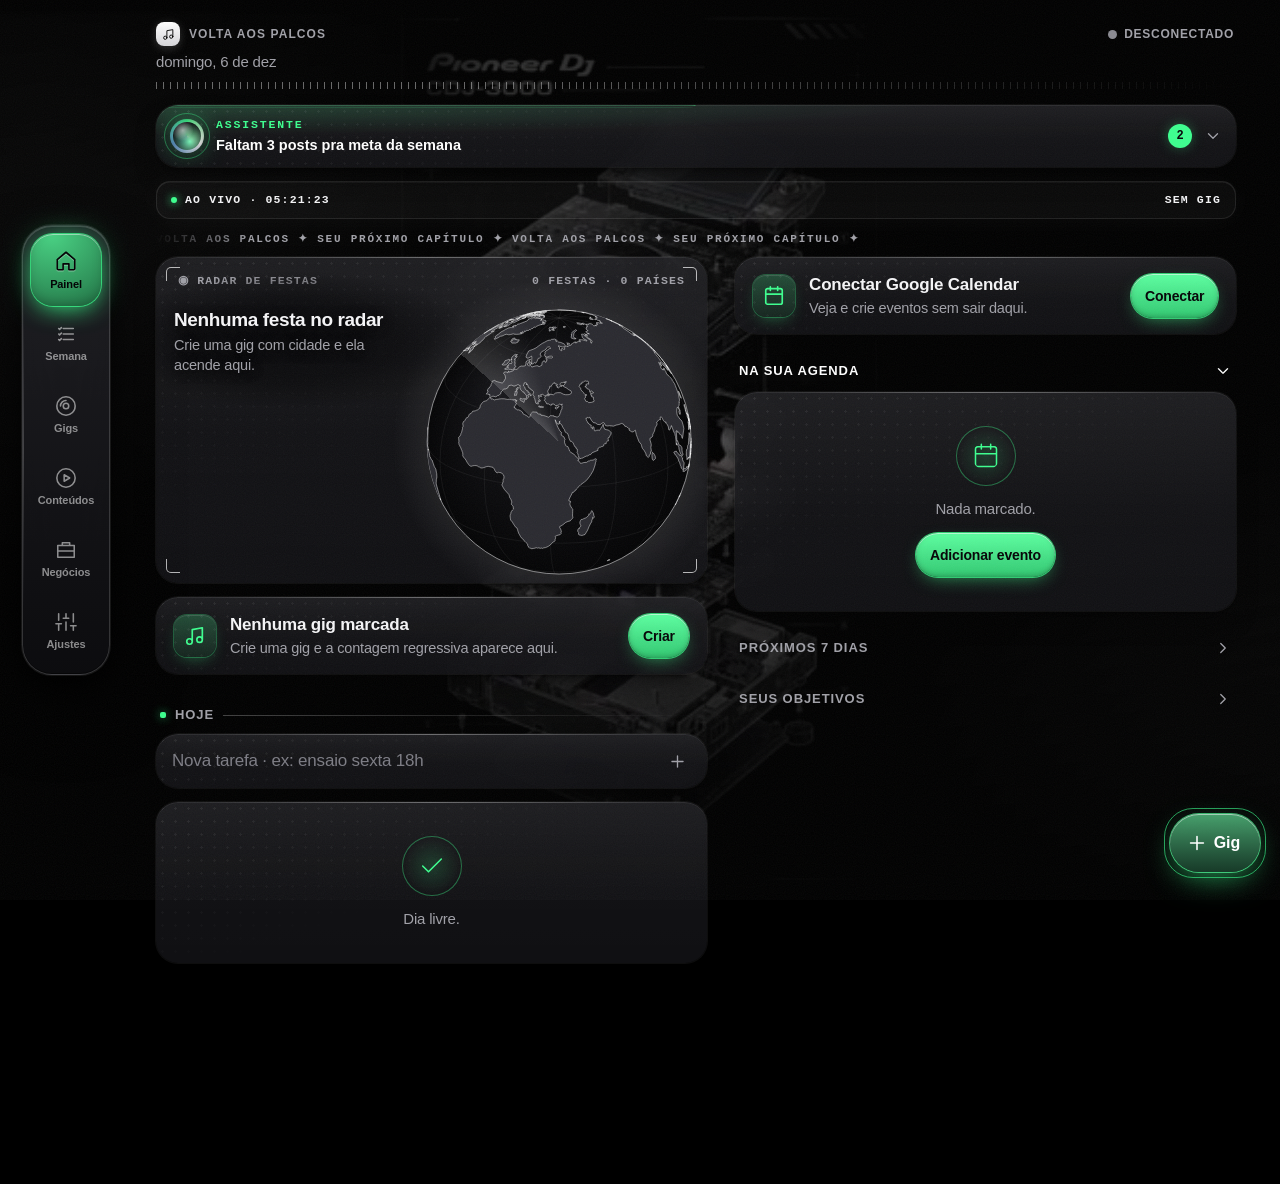
==== commit d11d3c2b: "Assistente minimizado no Painel, sem Ritmo e sem assistente na Semana (sw vp-v30) Co-Authored-By: Cl" ====
--- a/index.html
+++ b/index.html
@@ -2023,6 +2023,21 @@
 .bpg{display:flex;align-items:center;gap:6px;padding:0 16px 14px;color:var(--mu);font-size:12.5px}
 .bpg .i{width:14px;height:14px;margin:0;color:var(--ac)}
 
+/* assistente minimizado */
+.v5min{display:flex!important;align-items:center;gap:12px;width:100%;padding:12px 14px!important;border:0;text-align:left;color:#fff;font:inherit;cursor:pointer}
+.v5min::after{opacity:.5}
+.v5min .grow{min-width:0}
+.v5min b{display:block;font-size:max(11px,calc(14.5px*var(--fs)));margin-top:2px;white-space:nowrap;overflow:hidden;text-overflow:ellipsis}
+.v5min .mono{color:var(--ac);letter-spacing:.16em}
+.aib{flex:none;min-width:24px;height:24px;padding:0 7px;border-radius:99px;display:grid;place-items:center;font:700 12px ui-monospace,Menlo,monospace;color:#050507;background:var(--ac);box-shadow:0 0 14px -3px var(--acg)}
+.aib.hot{background:#ff6b6b;box-shadow:0 0 14px -3px #ff6b6b;animation:v4pulse 2s infinite}
+.aich{width:18px!important;height:18px!important;margin:0!important;flex:none;color:var(--mu);transition:transform .4s var(--e5)}
+.aich.up{transform:rotate(-90deg)}
+.v5min .aich{transform:rotate(90deg)}
+@media (hover:hover){.v5min:hover .aich{color:#fff;transform:rotate(90deg) translateX(2px)}}
+.v5ai:not(.v5min){animation:v5open .5s var(--e5o)}
+@keyframes v5open{from{opacity:.4;transform:scale(.98)}to{opacity:1;transform:none}}
+
 </style><script id="v5js">
 /* ===== v5 · dock novo, transições, assistente, Conteúdos e Negócios, backups automáticos ===== */
 var V5={in:0,pr:0,ai:0};
@@ -2085,8 +2100,9 @@
 function v5sum(){var td=today(),it=dayItems(td),tk=it.tk.filter(function(t){return!t.done}).length,ev=it.ev.length,ng=v5gigs()[0],s=[];
  s.push(tk||ev?"Hoje: "+[tk?pl(tk,"tarefa","tarefas"):"",ev?pl(ev,"evento","eventos"):""].filter(Boolean).join(" e ")+".":"Nada marcado pra hoje.");
  if(ng){var n=v5dd(td,ng.at.slice(0,10));s.push(n==0?"É dia de gig: "+ng.t+".":n==1?"Amanhã tem "+ng.t+".":"Faltam "+n+" dias pra "+ng.t+".")}return s.join(" ")}
-function v5asst(){var L=v5brain(),nm=(S.cfg.name||"").trim().split(/\s+/)[0],sh=V5.ai?L:L.slice(0,3);
- var h='<div class="grp v5ai"><div class="aih"><span class="aio" aria-hidden="true"><i></i></span><div class="grow"><div class="mono">Assistente</div><b>'+v5hi()+(nm?", "+esc(nm.charAt(0)+nm.slice(1).toLowerCase()):"")+'.</b><div class="s">'+esc(v5sum())+"</div></div></div>";
+function v5tg(){var o=!lsg("vp-ai-open");try{localStorage.setItem("vp-ai-open",o?"1":"")}catch(e){}var y=scrollY;render();scrollTo(0,y)}
+function v5asst(){if(!lsg("vp-ai-open")){var L0=v5brain(),u=L0.filter(function(x){return x.p==0}).length;return'<button class="grp v5ai v5min" onclick="v5tg()" aria-expanded="false"><span class="aio sm" aria-hidden="true"><i></i></span><div class="grow"><div class="mono">Assistente</div><b>'+(L0.length?esc(L0[0].t):"Tudo em dia")+'</b></div>'+(L0.length?'<span class="aib'+(u?" hot":"")+'">'+L0.length+"</span>":"")+ic("chevR","aich")+"</button>"}var L=v5brain(),nm=(S.cfg.name||"").trim().split(/\s+/)[0],sh=V5.ai?L:L.slice(0,3);
+ var h='<div class="grp v5ai"><div class="aih" onclick="v5tg()" style="cursor:pointer" title="Minimizar"><span class="aio" aria-hidden="true"><i></i></span><div class="grow"><div class="mono">Assistente</div><b>'+v5hi()+(nm?", "+esc(nm.charAt(0)+nm.slice(1).toLowerCase()):"")+'.</b><div class="s">'+esc(v5sum())+"</div></div>"+ic("chevR","aich up")+"</div>";
  h+=L.length?'<div class="ail">'+sh.map(function(x,i){return'<div class="air'+(x.c?" "+x.c:"")+'" style="--k:'+i+'"><span class="aii">'+ic(x.i)+'</span><div class="grow"><b>'+esc(x.t)+'</b><div class="s">'+esc(x.s)+'</div></div><button class="btn sm" onclick="'+x.f+'">'+x.a+"</button></div>"}).join("")+(L.length>3?'<button class="aim" onclick="V5.ai=!V5.ai;render()">'+(V5.ai?"Mostrar menos":"Mais "+(L.length-3)+" sugest"+(L.length-3==1?"ão":"ões"))+"</button>":"")+"</div>":'<div class="ail"><div class="air ok"><span class="aii">'+ic("check")+'</span><div class="grow"><b>Tudo em dia</b><div class="s">Nada atrasado, nada sem data. Bom trabalho.</div></div></div></div>';
  return h+'<div class="aiq"><button onclick="v5org()">'+ic("spark")+'Organizar semana</button><button onclick="v5ideas()">'+ic("play")+'Ideias de post</button><button onclick="v5gpick()">'+ic("target")+"Plano pra objetivo</button></div></div>"}
 
@@ -2144,8 +2160,8 @@
 
 /* Painel e Semana recebem o assistente */
 planBlock=function(){return""};
-var _pp5=pPainel;pPainel=function(){var h=_pp5(),i=h.indexOf('<div class="strip">');var a=v5asst()+v5rhythm();return i<0?a+h:h.slice(0,i)+a+h.slice(i)};
-var _ps5=pSemana;pSemana=function(){var h=_ps5();if(SEG.s!="sem")return h;var i=h.indexOf('<div class="wact">');return i<0?h:h.slice(0,i)+v5asst()+h.slice(i)};
+var _pp5=pPainel;pPainel=function(){var h=_pp5(),i=h.indexOf('<div class="strip">');var a=v5asst();return i<0?a+h:h.slice(0,i)+a+h.slice(i)};
+
 
 /* ritmo: 7 dias em barras + objetivos */
 function v5rhythm(){var st=wkStart(0),td=today(),B=[],mx=1,dn=0,tt=0;for(var i=0;i<7;i++){var d=new Date(st);d.setDate(st.getDate()+i);var k=iso(d),it=dayItems(k),a=it.tk.length,b=it.tk.filter(function(t){return t.done}).length;mx=Math.max(mx,a);dn+=b;tt+=a;B.push({k:k,a:a,b:b,l:DIAS[d.getDay()].charAt(0)})}
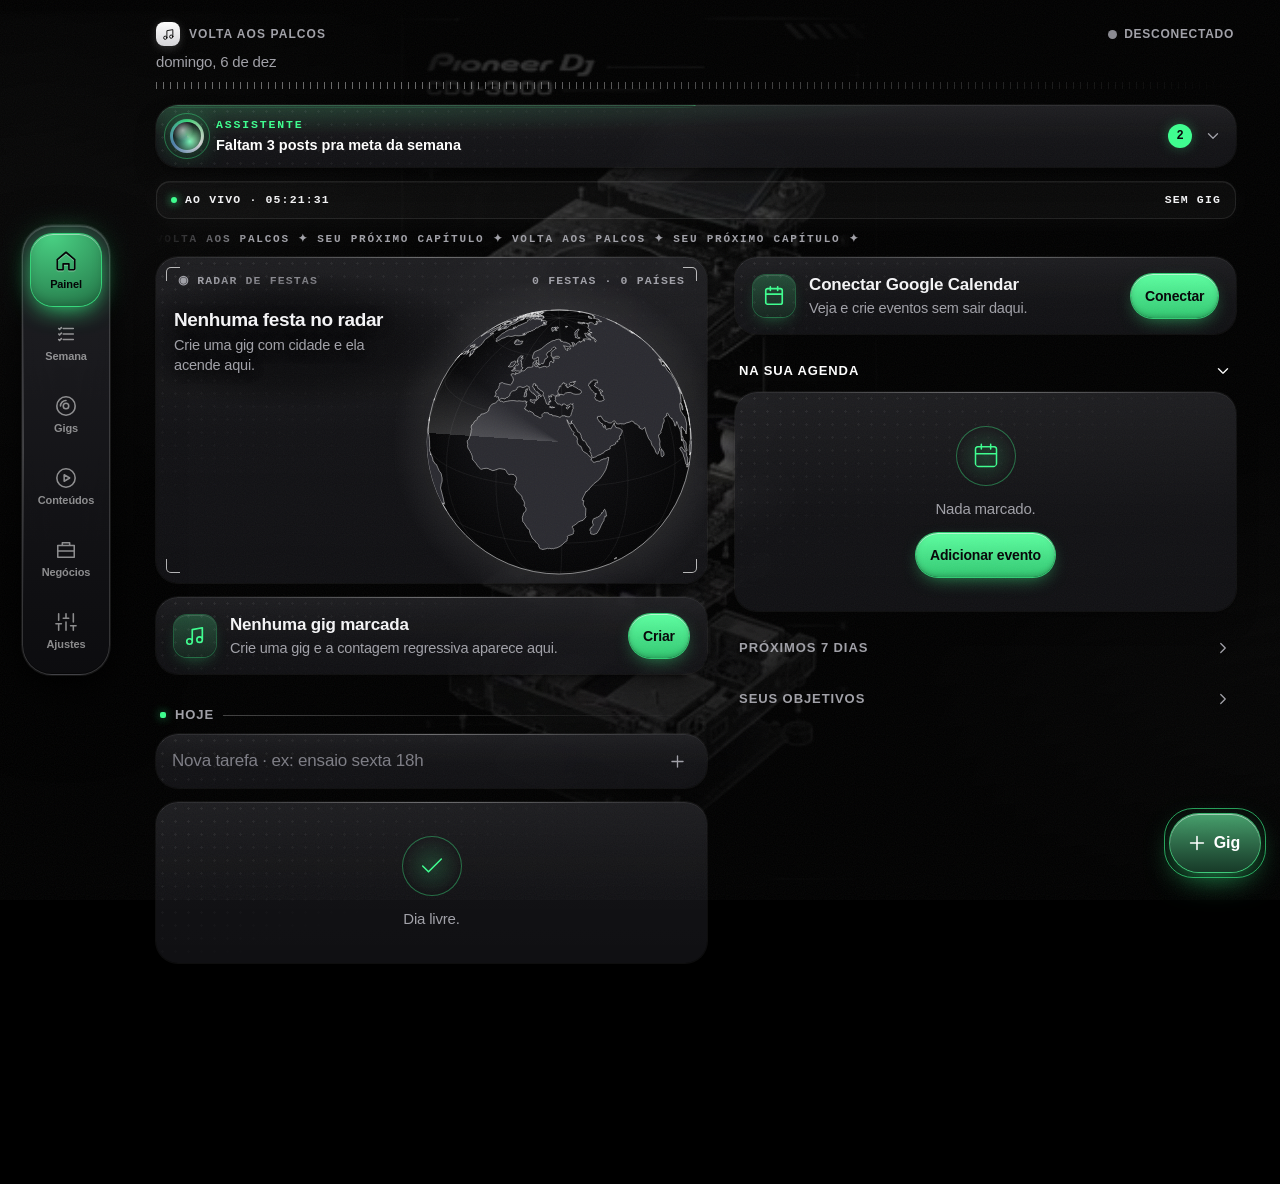
==== commit 6019205f: "Logística: códigos de aeroporto das cidades (sw vp-v31) Co-Authored-By: Claude Opus 5.5 <noreply@ant" ====
--- a/index.html
+++ b/index.html
@@ -2205,7 +2205,8 @@
 FM.viagem={k:"trips",t:"viagem",g:"a",req:["to","at"],f:[["#","Trajeto","pin"],["kind","Como vai","pill",["Avião","Ônibus","Carro","Trem"]],["from","Saindo de","text",0,{ph:"Ex: São Paulo",sug:"city",sl:"origem"}],["to","Indo para","text",0,{ph:"Ex: Porto Alegre",sug:"city",sl:"destino"}],["#","Quando","clock"],["at","Data e hora da saída","dt",0,{tc:["06:00","12:00","18:00"]}],["#","Voo e assento","disc"],["air","Companhia","text",0,{ph:"Ex: LATAM",sug:"air"}],["flight","Número do voo","text",0,{ph:"Ex: LA3456"}],["seat","Assento","text",0,{ph:"Ex: 14C"}],["code","Localizador da reserva","text",0,{ph:"Ex: XKJ29P"}],["#","Mais detalhes","list","fold"],["gig","Para qual gig","sel",function(){return[["","Nenhuma"]].concat(S.gigs.slice().sort(function(a,b){return(b.at||"")<(a.at||"")?-1:1}).map(function(g){return[g.id,g.title+(g.at?" · "+fd(g.at.slice(0,10)):"")]}))}],["hotel","Hospedagem","text",0,{ph:"Ex: Hotel X, perto do clube"}],["notes","Notas","ta",0,{ph:"Bagagem, transfer, quem busca no aeroporto..."}]]};
 function v5geo(c){return c?look(nz(c)):null}
 function v5km(a,b){if(!a||!b)return 0;var R=6371,Q=Math.PI/180,dl=(b.la-a.la)*Q,dn=(b.lo-a.lo)*Q,x=Math.sin(dl/2)*Math.sin(dl/2)+Math.cos(a.la*Q)*Math.cos(b.la*Q)*Math.sin(dn/2)*Math.sin(dn/2);return Math.round(R*2*Math.atan2(Math.sqrt(x),Math.sqrt(1-x)))}
-function v5code(c){var g=v5geo(c),n=g?g.n:String(c||"");return nz(n).replace(/[^a-z]/g,"").slice(0,3).toUpperCase()||"···"}
+var V5IATA={"sao paulo":"SAO","porto alegre":"POA","rio de janeiro":"RIO","belo horizonte":"BHZ","brasilia":"BSB","curitiba":"CWB","florianopolis":"FLN","salvador":"SSA","recife":"REC","fortaleza":"FOR","goiania":"GYN","campinas":"VCP","manaus":"MAO","belem":"BEL","natal":"NAT","vitoria":"VIX","joao pessoa":"JPA","maceio":"MCZ","balneario camboriu":"NVT","buenos aires":"BUE","montevideu":"MVD","montevideo":"MVD","santiago":"SCL","lisboa":"LIS","londres":"LON","paris":"PAR","berlim":"BER","amsterda":"AMS","amsterdam":"AMS","barcelona":"BCN","madri":"MAD","nova york":"NYC","miami":"MIA","ibiza":"IBZ","cidade do mexico":"MEX","bogota":"BOG","lima":"LIM"};
+function v5code(c){var g=v5geo(c),n=g?g.n:String(c||"");if(V5IATA[nz(n)])return V5IATA[nz(n)];return nz(n).replace(/[^a-z]/g,"").slice(0,3).toUpperCase()||"···"}
 function v5vis(){var now=lt(new Date()).slice(0,16),m={},trip={};S.trips.forEach(function(t){if(!t.at||t.at>now)return;var g=v5geo(t.to);if(!g)return;trip[g.n+"|"+t.at.slice(0,7)]=1;var o=m[g.n]=m[g.n]||{n:g.n,la:g.la,lo:g.lo,co:g.co,c:0};o.c++});
  allEv().forEach(function(e){if(!isGig(e)||e.at>=now)return;var g=geoOf(e);if(!g||trip[g.n+"|"+e.at.slice(0,7)])return;var o=m[g.n]=m[g.n]||{n:g.n,la:g.la,lo:g.lo,co:g.co,c:0};o.c++});
  return Object.keys(m).map(function(k){return m[k]}).sort(function(a,b){return b.c-a.c})}
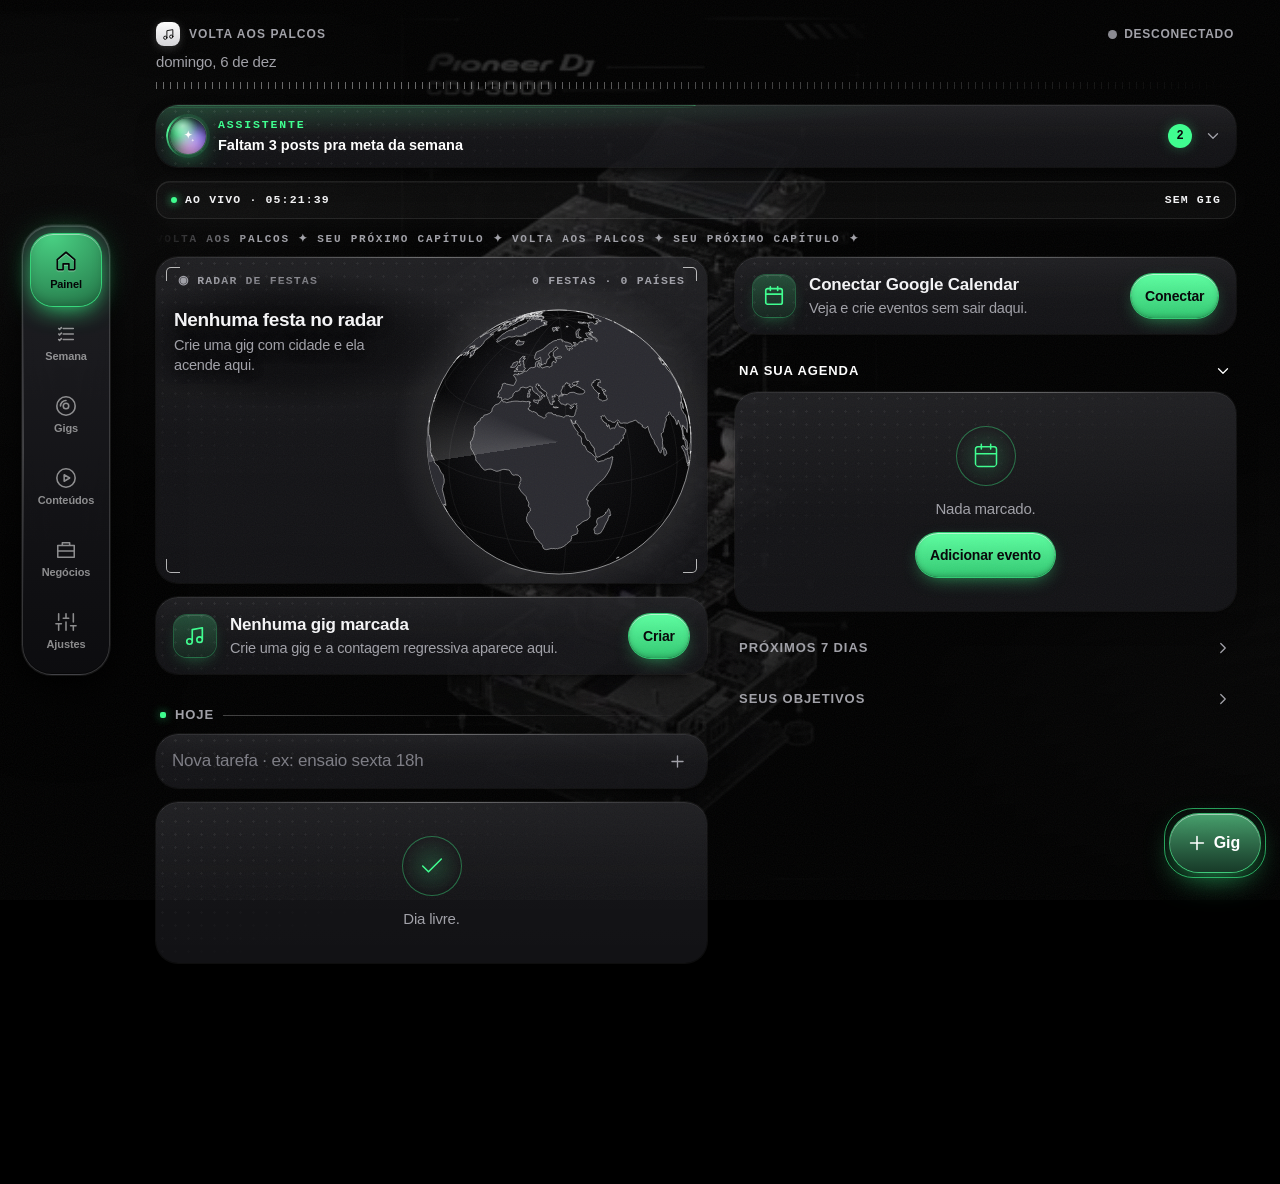
==== commit 576211c7: "Troca de página sem piscar (cartões sem transparência/desfoque, fundo fixo) e orbe novo do assistent" ====
--- a/index.html
+++ b/index.html
@@ -1797,9 +1797,8 @@
 
 /* ---------- Troca de tela ---------- */
 #app,main#app{animation:none!important}
-#app.v5out{transition:opacity .18s ease-in,transform .18s ease-in,filter .18s;opacity:0;transform:translate3d(calc(var(--d5,0)*-26px),6px,0) scale(.985);filter:blur(6px)}
-#app.v5in>*{animation:v5rise .7s var(--e5o) both;animation-delay:calc(var(--k,0)*42ms)}
-@keyframes v5rise{from{opacity:0;transform:translate3d(calc(var(--d5,0)*30px),22px,0) scale(.965);filter:blur(7px)}60%{filter:blur(0)}to{opacity:1;transform:none;filter:none}}
+#app.v5in>*{animation:v5rise .46s var(--e5o) both;animation-delay:calc(min(var(--k,0),6)*28ms)}
+@keyframes v5rise{from{opacity:0;transform:translate3d(calc(var(--d5,0)*22px),10px,0)}to{opacity:1;transform:none}}
 
 /* ---------- Botões: mais vivos ---------- */
 .btn,.chip,.ib,.v5k,.air .btn{transition:transform .5s var(--e5),box-shadow .35s,background .3s,color .3s!important}
@@ -1845,10 +1844,6 @@
 .aih{display:flex;gap:14px;align-items:center;margin-bottom:14px}
 .aih b{display:block;font-size:max(12px,calc(19px*var(--fs)));letter-spacing:-.02em;margin:2px 0 3px}
 .aih .mono{color:var(--ac);letter-spacing:.16em}
-.aio{position:relative;width:46px;height:46px;flex:none;border-radius:50%;background:conic-gradient(from 0deg,var(--ac),#fff,color-mix(in srgb,var(--ac) 40%,#7a5cff),var(--ac));animation:v5orb 7s linear infinite;box-shadow:0 0 26px -4px var(--acg),inset 0 0 12px rgba(0,0,0,.4)}
-.aio::before{content:"";position:absolute;inset:3px;border-radius:50%;background:radial-gradient(circle at 35% 30%,rgba(255,255,255,.55),transparent 40%),radial-gradient(circle at 60% 70%,color-mix(in srgb,var(--ac) 60%,transparent),#0b0b10 75%)}
-.aio i{position:absolute;inset:-6px;border-radius:50%;border:1px solid var(--acm);animation:v5ring 2.4s var(--e5o) infinite}
-.aio.sm{width:34px;height:34px}
 @keyframes v5orb{to{transform:rotate(360deg)}}
 @keyframes v5ring{0%{transform:scale(.8);opacity:.9}100%{transform:scale(1.35);opacity:0}}
 .ail{display:flex;flex-direction:column;gap:8px}
@@ -2038,9 +2033,39 @@
 .v5ai:not(.v5min){animation:v5open .5s var(--e5o)}
 @keyframes v5open{from{opacity:.4;transform:scale(.98)}to{opacity:1;transform:none}}
 
+/* sem vidro nos cartões da página: evita o "flash" na troca e deixa mais leve */
+#app .grp{backdrop-filter:none!important;-webkit-backdrop-filter:none!important;background-color:rgba(17,17,20,.9)}
+#app .hdl h1{animation:h1in .7s var(--ease) both!important}
+@keyframes h1in{from{opacity:0;transform:translateY(10px);letter-spacing:.02em}to{opacity:1;transform:none;letter-spacing:-.032em}}
+
+/* ---------- Orbe do assistente ---------- */
+.aio{position:relative;width:46px;height:46px;flex:none;border-radius:50%;display:grid;place-items:center;isolation:isolate;
+ background:radial-gradient(circle at 50% 120%,color-mix(in srgb,var(--ac) 55%,#000),#07070b 70%);
+ box-shadow:0 0 0 1px rgba(255,255,255,.14),0 0 0 4px color-mix(in srgb,var(--ac) 10%,transparent),0 8px 22px -6px var(--acg),0 0 40px -12px var(--ac)}
+.aio .ob{position:absolute;inset:0;border-radius:50%;overflow:hidden;z-index:-1}
+.aio .ob b{position:absolute;width:70%;height:70%;border-radius:50%;filter:blur(7px);mix-blend-mode:screen;animation:v5blob 7s ease-in-out infinite}
+.aio .ob b:nth-child(1){left:-6%;top:-4%;background:var(--ac)}
+.aio .ob b:nth-child(2){right:-10%;top:20%;background:#8a6bff;animation-duration:9s;animation-direction:reverse}
+.aio .ob b:nth-child(3){left:18%;bottom:-18%;background:#ff7ad9;opacity:.7;animation-duration:11s;animation-delay:-3s}
+.aio::before{content:"";position:absolute;inset:0;border-radius:50%;background:radial-gradient(70% 55% at 35% 22%,rgba(255,255,255,.55),rgba(255,255,255,.08) 45%,transparent 60%);pointer-events:none}
+.aio::after{content:"";position:absolute;inset:-5px;border-radius:50%;padding:1.5px;background:conic-gradient(from var(--ga,0deg),transparent 0 55%,color-mix(in srgb,var(--ac) 90%,#fff) 80%,transparent 95%);-webkit-mask:linear-gradient(#000 0 0) content-box,linear-gradient(#000 0 0);-webkit-mask-composite:xor;mask-composite:exclude;animation:v5spin 3.2s linear infinite}
+.aio svg{width:46%;height:46%;fill:#fff;filter:drop-shadow(0 0 4px rgba(255,255,255,.9)) drop-shadow(0 0 10px var(--ac));animation:v5twk 3.6s ease-in-out infinite}
+.aio.sm{width:36px;height:36px}
+.aio.sm::after{inset:-4px}
+@keyframes v5blob{0%,100%{transform:translate(0,0) scale(1)}33%{transform:translate(22%,14%) scale(1.15)}66%{transform:translate(-8%,24%) scale(.9)}}
+@keyframes v5twk{0%,100%{transform:scale(1) rotate(0)}50%{transform:scale(1.12) rotate(12deg)}}
+@media (prefers-reduced-motion:reduce){.aio .ob b,.aio::after,.aio svg{animation:none}}
+#app.v5in>.hd{animation:none!important}
+#app.v5in>.hd .hdl h1{animation:h1in .45s var(--e5o) both!important}
+@keyframes v5rise{from{opacity:.15;transform:translate3d(calc(var(--d5,0)*20px),10px,0)}to{opacity:1;transform:none}}
+@keyframes v5rise{from{transform:translate3d(calc(var(--d5,0)*16px),8px,0) scale(.992)}to{transform:none}}
+#app.v5in>*{animation:v5rise .42s var(--e5o) both!important;animation-delay:0s!important}
+#app.v5in .grp>.row{animation:none!important}
+
 </style><script id="v5js">
 /* ===== v5 · dock novo, transições, assistente, Conteúdos e Negócios, backups automáticos ===== */
 var V5={in:0,pr:0,ai:0};
+function v5orb(c){return'<span class="aio'+(c?" "+c:"")+'" aria-hidden="true"><span class="ob"><b></b><b></b><b></b></span><svg viewBox="0 0 24 24"><path d="M12 3.5c.6 3.9 2.1 5.4 6 6-3.9.6-5.4 2.1-6 6-.6-3.9-2.1-5.4-6-6 3.9-.6 5.4-2.1 6-6z"/><path d="M18.5 15.5c.25 1.4.8 1.95 2.2 2.2-1.4.25-1.95.8-2.2 2.2-.25-1.4-.8-1.95-2.2-2.2 1.4-.25 1.95-.8 2.2-2.2z" opacity=".7"/></svg></span>'}
 function v5q(s){return document.querySelector(s)}
 function v5d(n){var d=new Date();d.setHours(12,0,0,0);d.setDate(d.getDate()+n);return iso(d)}
 function v5dd(a,b){return Math.round((new Date(b+"T12:00")-new Date(a+"T12:00"))/864e5)}
@@ -2063,9 +2088,8 @@
 
 /* ---------- Troca de tela: a atual sai pro lado, os cartões da nova sobem em cascata ---------- */
 swapTab=function(t){var a=$("app"),ni=0,oi=0;TABS.forEach(function(x,k){if(x[0]==t)ni=k;if(x[0]==tab)oi=k});var dir=ni>oi?1:ni<oi?-1:0;v5mark(t);
- if(RM){tab=t;ANIM=true;render();return}a.style.setProperty("--d5",dir);a.classList.remove("v5in");a.classList.add("v5out");clearTimeout(V5.sw);
- V5.sw=setTimeout(function(){tab=t;ANIM=true;V5.in=dir||0.001;window.scrollTo(0,0);render();a.classList.remove("v5out")},180)};
-var _r5=render;render=function(){var an=ANIM;_r5();v5dock();var a=$("app");if(an&&!RM){var d=V5.in||0;V5.in=0;a.style.setProperty("--d5",Math.round(d));var k=0;[].forEach.call(a.children,function(c){c.style.setProperty("--k",Math.min(k++,12))});a.classList.remove("v5in");void a.offsetWidth;a.classList.add("v5in");clearTimeout(V5.it);V5.it=setTimeout(function(){a.classList.remove("v5in")},1250)}};
+ tab=t;ANIM=true;V5.in=dir||0.001;window.scrollTo(0,0);render();try{aim();cur=tgt;shown=Math.round(cur*(N-1));draw()}catch(e){}};
+var _r5=render;render=function(){var an=ANIM;_r5();v5dock();var a=$("app");if(an&&!RM){var d=V5.in||0;V5.in=0;a.style.setProperty("--d5",Math.round(d));var k=0;[].forEach.call(a.children,function(c){c.style.setProperty("--k",Math.min(k++,12))});a.classList.remove("v5in");void a.offsetWidth;a.classList.add("v5in");clearTimeout(V5.it);V5.it=setTimeout(function(){a.classList.remove("v5in")},800)}};
 
 /* ---------- Toque nos botões: afunda, volta com mola e solta um anel de luz ---------- */
 (function(){var SEL=".btn,.chip,.fab,.ib,.wsd,.air,.aiq button,.oidea button,.pk button,.v5k,#dock a,.seg button,.chk,.shok";
@@ -2101,13 +2125,13 @@
  s.push(tk||ev?"Hoje: "+[tk?pl(tk,"tarefa","tarefas"):"",ev?pl(ev,"evento","eventos"):""].filter(Boolean).join(" e ")+".":"Nada marcado pra hoje.");
  if(ng){var n=v5dd(td,ng.at.slice(0,10));s.push(n==0?"É dia de gig: "+ng.t+".":n==1?"Amanhã tem "+ng.t+".":"Faltam "+n+" dias pra "+ng.t+".")}return s.join(" ")}
 function v5tg(){var o=!lsg("vp-ai-open");try{localStorage.setItem("vp-ai-open",o?"1":"")}catch(e){}var y=scrollY;render();scrollTo(0,y)}
-function v5asst(){if(!lsg("vp-ai-open")){var L0=v5brain(),u=L0.filter(function(x){return x.p==0}).length;return'<button class="grp v5ai v5min" onclick="v5tg()" aria-expanded="false"><span class="aio sm" aria-hidden="true"><i></i></span><div class="grow"><div class="mono">Assistente</div><b>'+(L0.length?esc(L0[0].t):"Tudo em dia")+'</b></div>'+(L0.length?'<span class="aib'+(u?" hot":"")+'">'+L0.length+"</span>":"")+ic("chevR","aich")+"</button>"}var L=v5brain(),nm=(S.cfg.name||"").trim().split(/\s+/)[0],sh=V5.ai?L:L.slice(0,3);
- var h='<div class="grp v5ai"><div class="aih" onclick="v5tg()" style="cursor:pointer" title="Minimizar"><span class="aio" aria-hidden="true"><i></i></span><div class="grow"><div class="mono">Assistente</div><b>'+v5hi()+(nm?", "+esc(nm.charAt(0)+nm.slice(1).toLowerCase()):"")+'.</b><div class="s">'+esc(v5sum())+"</div></div>"+ic("chevR","aich up")+"</div>";
+function v5asst(){if(!lsg("vp-ai-open")){var L0=v5brain(),u=L0.filter(function(x){return x.p==0}).length;return'<button class="grp v5ai v5min" onclick="v5tg()" aria-expanded="false">'+v5orb("sm")+'<div class="grow"><div class="mono">Assistente</div><b>'+(L0.length?esc(L0[0].t):"Tudo em dia")+'</b></div>'+(L0.length?'<span class="aib'+(u?" hot":"")+'">'+L0.length+"</span>":"")+ic("chevR","aich")+"</button>"}var L=v5brain(),nm=(S.cfg.name||"").trim().split(/\s+/)[0],sh=V5.ai?L:L.slice(0,3);
+ var h='<div class="grp v5ai"><div class="aih" onclick="v5tg()" style="cursor:pointer" title="Minimizar">'+v5orb()+'<div class="grow"><div class="mono">Assistente</div><b>'+v5hi()+(nm?", "+esc(nm.charAt(0)+nm.slice(1).toLowerCase()):"")+'.</b><div class="s">'+esc(v5sum())+"</div></div>"+ic("chevR","aich up")+"</div>";
  h+=L.length?'<div class="ail">'+sh.map(function(x,i){return'<div class="air'+(x.c?" "+x.c:"")+'" style="--k:'+i+'"><span class="aii">'+ic(x.i)+'</span><div class="grow"><b>'+esc(x.t)+'</b><div class="s">'+esc(x.s)+'</div></div><button class="btn sm" onclick="'+x.f+'">'+x.a+"</button></div>"}).join("")+(L.length>3?'<button class="aim" onclick="V5.ai=!V5.ai;render()">'+(V5.ai?"Mostrar menos":"Mais "+(L.length-3)+" sugest"+(L.length-3==1?"ão":"ões"))+"</button>":"")+"</div>":'<div class="ail"><div class="air ok"><span class="aii">'+ic("check")+'</span><div class="grow"><b>Tudo em dia</b><div class="s">Nada atrasado, nada sem data. Bom trabalho.</div></div></div></div>';
  return h+'<div class="aiq"><button onclick="v5org()">'+ic("spark")+'Organizar semana</button><button onclick="v5ideas()">'+ic("play")+'Ideias de post</button><button onclick="v5gpick()">'+ic("target")+"Plano pra objetivo</button></div></div>"}
 
 /* ---------- Folha de prévia (mostra o plano antes de aplicar) ---------- */
-function v5sheet(t,sub,body,ok,okfn){SK="";V5.ok=okfn;$("shc").innerHTML='<div class="grab"></div><button class="shx" aria-label="Fechar" onclick="closeSheet()">'+ic("x")+'</button><div class="v5sh"><div class="v5sht"><span class="aio sm" aria-hidden="true"><i></i></span><div><h3>'+esc(t)+'</h3><div class="s">'+sub+"</div></div></div>"+body+(ok?'<div class="v5sha"><button class="btn g" onclick="closeSheet()">Cancelar</button><button class="btn" onclick="var f=V5.ok;closeSheet();f&&f()">'+ok+"</button></div>":"")+"</div>";shOpen()}
+function v5sheet(t,sub,body,ok,okfn){SK="";V5.ok=okfn;$("shc").innerHTML='<div class="grab"></div><button class="shx" aria-label="Fechar" onclick="closeSheet()">'+ic("x")+'</button><div class="v5sh"><div class="v5sht">'+v5orb("sm")+'<div><h3>'+esc(t)+'</h3><div class="s">'+sub+"</div></div></div>"+body+(ok?'<div class="v5sha"><button class="btn g" onclick="closeSheet()">Cancelar</button><button class="btn" onclick="var f=V5.ok;closeSheet();f&&f()">'+ok+"</button></div>":"")+"</div>";shOpen()}
 
 /* ---------- Organizar a semana com prévia ---------- */
 function v5load(days){var ld={},gd={};days.forEach(function(k){var it=dayItems(k);ld[k]=it.tk.filter(function(t){return!t.done}).length+it.ev.length*1.5;if(it.ev.some(isGig)){gd[k]=1}});days.forEach(function(k,i){if(gd[k]){ld[k]+=5;if(i>0&&!gd[days[i-1]])ld[days[i-1]]+=1.5}});return ld}
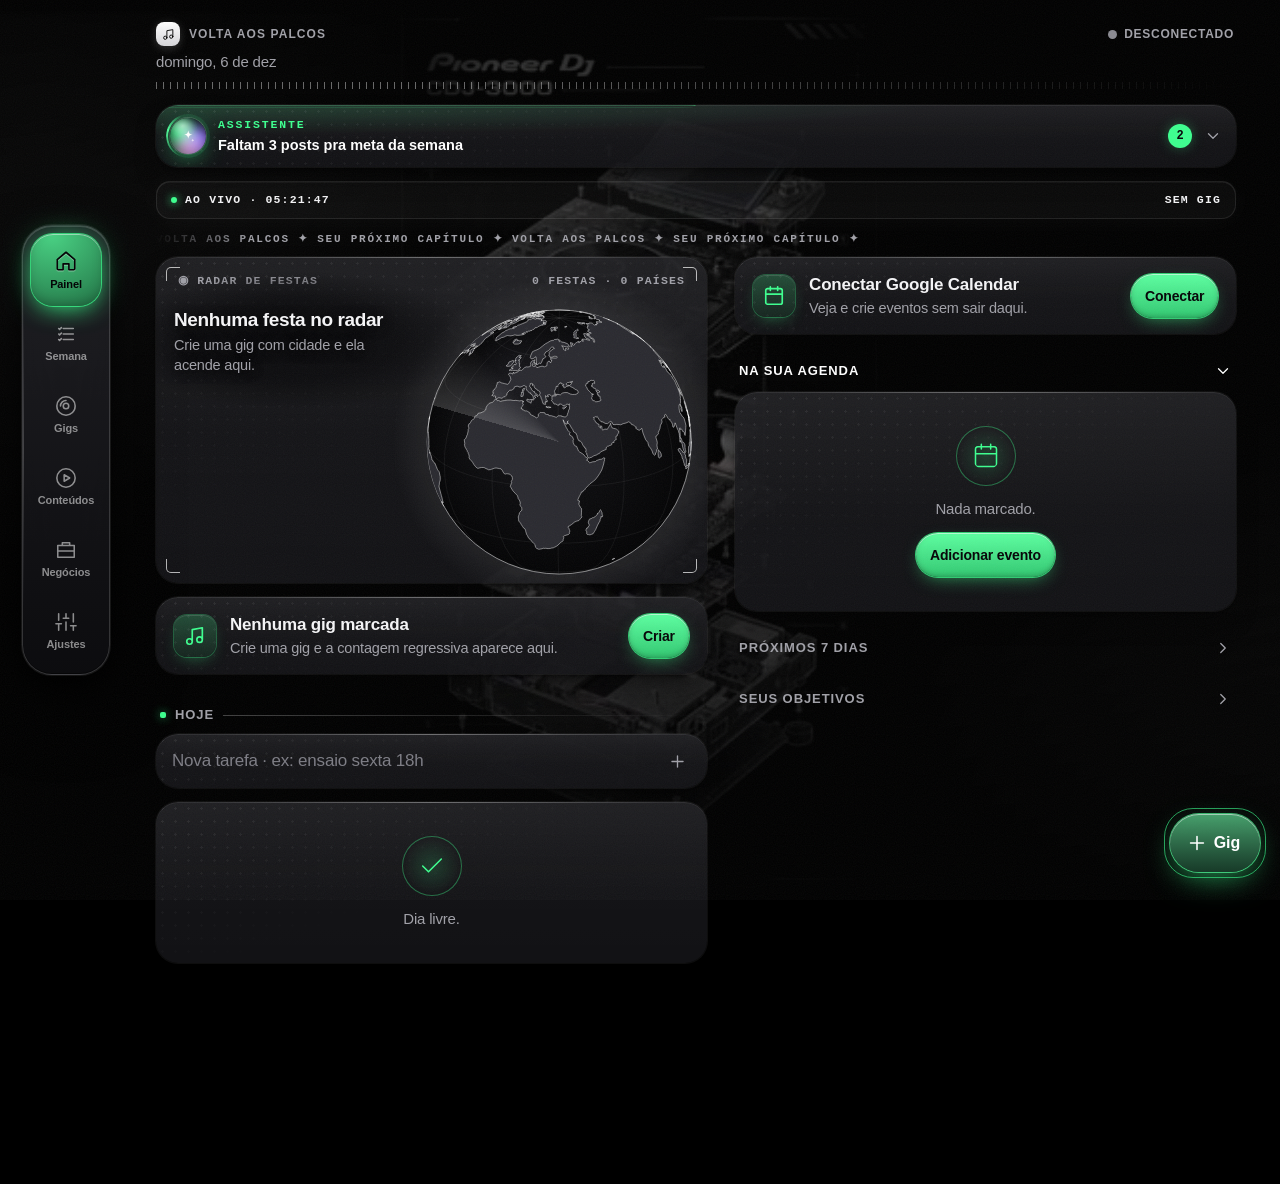
==== commit a370d23b: "Corrige pisca na troca de página: animação antiga rodava de novo 0,8s depois (sw vp-v33) Co-Authored" ====
--- a/index.html
+++ b/index.html
@@ -2061,6 +2061,8 @@
 @keyframes v5rise{from{transform:translate3d(calc(var(--d5,0)*16px),8px,0) scale(.992)}to{transform:none}}
 #app.v5in>*{animation:v5rise .42s var(--e5o) both!important;animation-delay:0s!important}
 #app.v5in .grp>.row{animation:none!important}
+@keyframes h1in{from{transform:translateY(8px)}to{transform:none}}
+#app.v5in .hdl h1{animation:h1in .45s var(--e5o) both!important}
 
 </style><script id="v5js">
 /* ===== v5 · dock novo, transições, assistente, Conteúdos e Negócios, backups automáticos ===== */
@@ -2089,7 +2091,7 @@
 /* ---------- Troca de tela: a atual sai pro lado, os cartões da nova sobem em cascata ---------- */
 swapTab=function(t){var a=$("app"),ni=0,oi=0;TABS.forEach(function(x,k){if(x[0]==t)ni=k;if(x[0]==tab)oi=k});var dir=ni>oi?1:ni<oi?-1:0;v5mark(t);
  tab=t;ANIM=true;V5.in=dir||0.001;window.scrollTo(0,0);render();try{aim();cur=tgt;shown=Math.round(cur*(N-1));draw()}catch(e){}};
-var _r5=render;render=function(){var an=ANIM;_r5();v5dock();var a=$("app");if(an&&!RM){var d=V5.in||0;V5.in=0;a.style.setProperty("--d5",Math.round(d));var k=0;[].forEach.call(a.children,function(c){c.style.setProperty("--k",Math.min(k++,12))});a.classList.remove("v5in");void a.offsetWidth;a.classList.add("v5in");clearTimeout(V5.it);V5.it=setTimeout(function(){a.classList.remove("v5in")},800)}};
+var _r5=render;render=function(){var an=ANIM;_r5();v5dock();var a=$("app");if(!an)a.classList.remove("v5in");if(an&&!RM){var d=V5.in||0;V5.in=0;a.style.setProperty("--d5",Math.round(d));var k=0;[].forEach.call(a.children,function(c){c.style.setProperty("--k",Math.min(k++,12))});a.classList.remove("v5in");void a.offsetWidth;a.classList.add("v5in");}};
 
 /* ---------- Toque nos botões: afunda, volta com mola e solta um anel de luz ---------- */
 (function(){var SEL=".btn,.chip,.fab,.ib,.wsd,.air,.aiq button,.oidea button,.pk button,.v5k,#dock a,.seg button,.chk,.shok";
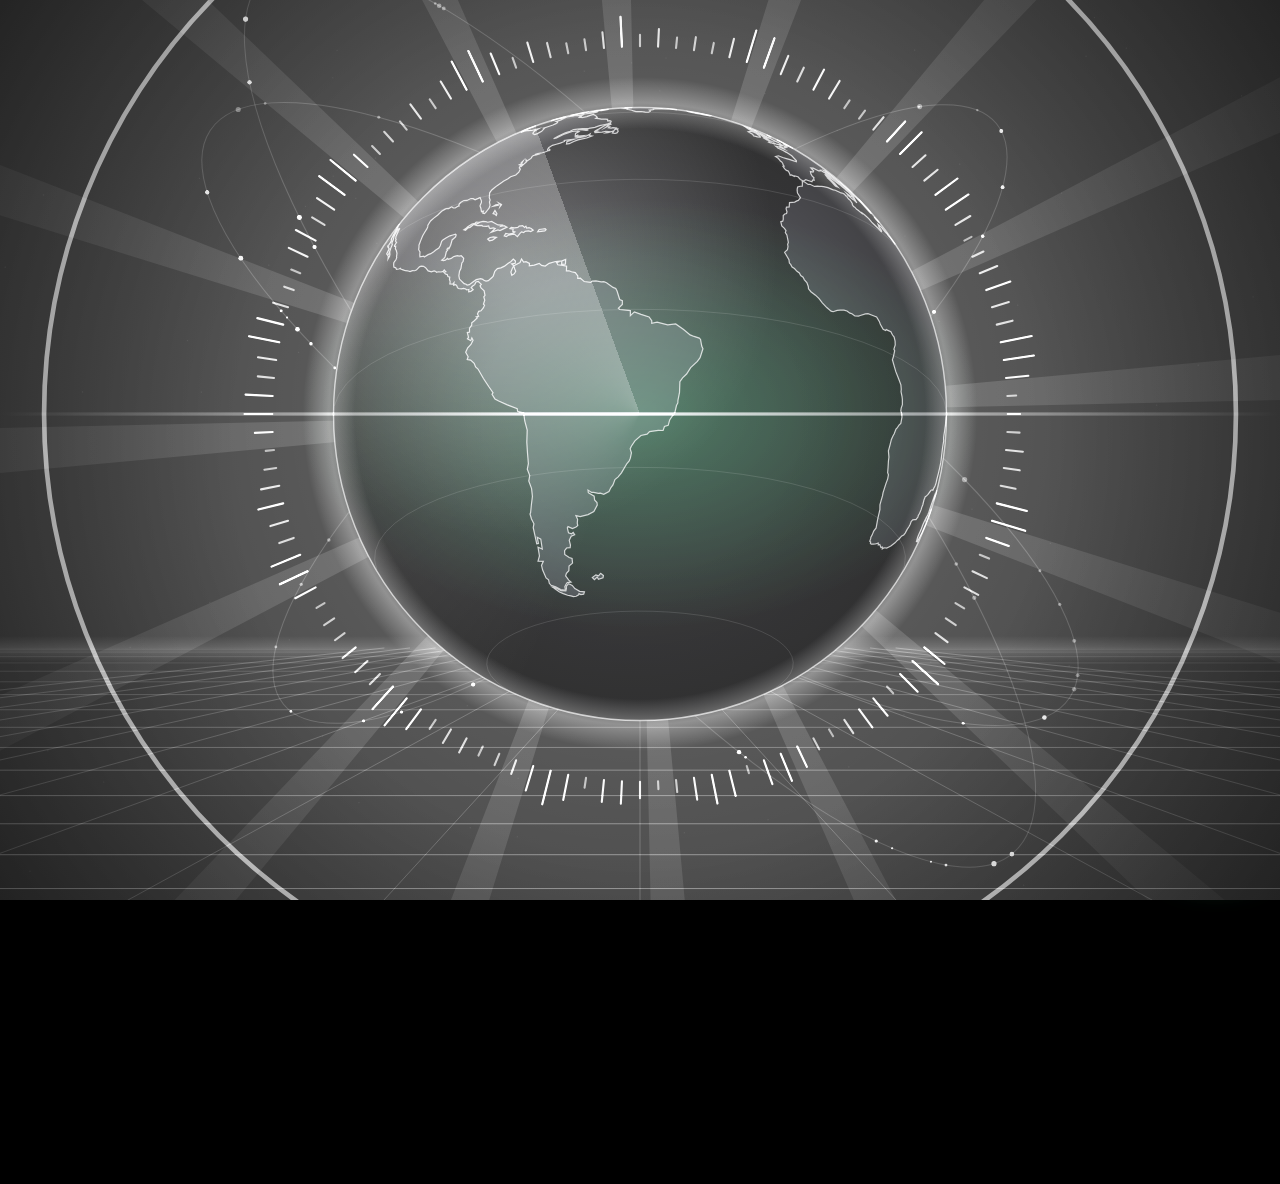
==== commit 31daec56: "Troca de página em cross-fade sem reiniciar nada, anéis de progresso visíveis, Aparência em Ajustes " ====
--- a/index.html
+++ b/index.html
@@ -1607,7 +1607,7 @@
 .ohero .os div{font-size:max(11px,calc(12px*var(--fs)));color:var(--mu)}
 .ohero .os b{display:block;color:#fff;font-size:max(12px,calc(20px*var(--fs)));letter-spacing:-.02em}
 .ring2{flex:none;filter:drop-shadow(0 0 14px var(--acm))}
-.ring2 .rv{transition:stroke-dasharray 1s var(--e-out)}
+.ring2 .rgv{transition:stroke-dasharray 1s var(--e-out)}
 .gc2{padding:0;overflow:hidden}
 .gc2 .gch{display:flex;gap:14px;align-items:center;padding:16px 10px 14px 16px;cursor:pointer}
 .gc2 .gch .t{font-size:max(11px,calc(18px*var(--fs)));font-weight:650;letter-spacing:-.02em}
@@ -1683,7 +1683,7 @@
 };
 var GIDEA={"Reconstruir presença online":"share","Fechar 3 datas em clubes":"cal","Lançar um set novo":"disc"};
 function prog(g){var t=S.tasks.filter(function(x){return x.goal==g.id}),s=g.sub||[],tot=t.length+s.length,d=t.filter(function(x){return x.done}).length+s.filter(function(x){return x.d}).length;return{t:tot,d:d,p:tot?Math.round(d/tot*100):0}}
-function ring(p,sz){sz=sz||58;var ok=p>=100;return'<svg class="ring2" viewBox="0 0 44 44" width="'+sz+'" height="'+sz+'"><circle cx="22" cy="22" r="18" fill="none" stroke="rgba(255,255,255,0.09)" stroke-width="3.2"/><circle class="rv" cx="22" cy="22" r="18" fill="none" style="stroke:'+(ok?"var(--ok)":"var(--ac)")+'" stroke-width="3.2" stroke-linecap="round" stroke-dasharray="'+(113.1*Math.min(100,p)/100)+' 113.1" transform="rotate(-90 22 22)"/><text x="22" y="25.4" text-anchor="middle" fill="#fff" font-size="9.5" font-weight="700" font-family="ui-monospace,Menlo,monospace">'+p+'%</text></svg>'}
+function ring(p,sz){sz=sz||58;var ok=p>=100;return'<svg class="ring2" viewBox="0 0 44 44" width="'+sz+'" height="'+sz+'"><circle cx="22" cy="22" r="18" fill="none" stroke="rgba(255,255,255,0.09)" stroke-width="3.2"/><circle class="rgv" cx="22" cy="22" r="18" fill="none" style="stroke:'+(ok?"var(--ok)":"var(--ac)")+'" stroke-width="3.2" stroke-linecap="round" stroke-dasharray="'+(113.1*Math.min(100,p)/100)+' 113.1" transform="rotate(-90 22 22)"/><text x="22" y="25.4" text-anchor="middle" fill="#fff" font-size="9.5" font-weight="700" font-family="ui-monospace,Menlo,monospace">'+p+'%</text></svg>'}
 function gFind(id){return S.goals.filter(function(g){return g.id==id})[0]}
 function goalCard(g,full){var p=prog(g),ok=p.t&&p.p>=100,sub=g.sub||[],lt=S.tasks.filter(function(t){return t.goal==g.id}).sort(function(a,b){return(!!a.done-!!b.done)||((a.due||"9")<(b.due||"9")?-1:1)});
  var nx=sub.filter(function(x){return!x.d})[0],nt=lt.filter(function(t){return!t.done})[0],nxt=nx?nx.t:nt?nt.title:"";
@@ -1959,7 +1959,7 @@
 .mhs i{width:8px;height:8px;border-radius:50%;background:#ffc24b}
 .mhs i.ok{background:var(--ok)}
 .mdn{flex:none;filter:drop-shadow(0 0 16px color-mix(in srgb,var(--ok) 35%,transparent))}
-.mdn .rv{transition:stroke-dasharray 1s var(--e5)}
+.mdn .rgv{transition:stroke-dasharray 1s var(--e5)}
 .v5mb{padding:16px 18px!important}
 
 @media (prefers-reduced-motion:reduce){#app.v5in>*,.air,.v5pi,.rt i,.cb i{animation:none!important}.v5ai::after,.aio,.aio i{animation:none}#dock .dp,#dock a,#dock a span{transition:none}body.sho #app{transform:none}}
@@ -2064,6 +2064,66 @@
 @keyframes h1in{from{transform:translateY(8px)}to{transform:none}}
 #app.v5in .hdl h1{animation:h1in .45s var(--e5o) both!important}
 
+/* ---------- troca de tela em cross-fade ---------- */
+.v5ghost,.v5ghost *{animation:none!important;transition:none!important}
+.v5ghost{will-change:opacity,transform}
+@keyframes v5rise{from{transform:translate3d(calc(var(--d5,0)*22px),0,0)}to{transform:none}}
+#app.v5in>*{animation:v5rise .34s cubic-bezier(.2,.8,.2,1) both!important;animation-delay:0s!important}
+
+/* ---------- Aparência (Ajustes) ---------- */
+.v5ap{padding:6px 16px 14px!important}
+.apr{padding:14px 0;border-bottom:1px solid rgba(255,255,255,.06)}
+.apr:last-child{border:0;padding-bottom:2px}
+.apl{font-weight:650;font-size:max(11px,calc(14px*var(--fs)));margin-bottom:10px}
+.acs2{display:flex;flex-wrap:wrap;gap:10px}
+.acb2{position:relative;width:38px;height:38px;border-radius:50%;border:0;cursor:pointer;background:var(--c);box-shadow:inset 0 1px 0 rgba(255,255,255,.4),inset 0 -6px 10px rgba(0,0,0,.25),0 4px 12px -4px var(--c);transition:transform .4s var(--e5)}
+.acb2.on{box-shadow:0 0 0 3px #0b0b0e,0 0 0 5px var(--c),0 0 22px -2px var(--c)}
+.acb2:hover{transform:scale(1.1)}
+.acb2.any{display:grid;place-items:center;background:conic-gradient(#ff4d6d,#ffd23f,#3dff8f,#4fd8ff,#a78bfa,#ff4d6d);color:#fff}
+.acb2.any .i{width:18px;height:18px;margin:0;filter:drop-shadow(0 1px 2px rgba(0,0,0,.6))}
+.acb2.any input{position:absolute;inset:0;opacity:0;cursor:pointer;width:100%;height:100%}
+.apseg{display:flex;flex-wrap:wrap;gap:6px;padding:4px;border-radius:14px;background:rgba(255,255,255,.04);box-shadow:inset 0 0 0 1px rgba(255,255,255,.06)}
+.apseg button{flex:1 1 auto;padding:10px 12px;border:0;border-radius:10px;background:none;color:var(--mu);font:600 13px inherit;font-family:inherit;cursor:pointer;transition:background .3s,color .3s,box-shadow .3s}
+.apseg button.on{color:#050507;background:var(--ac);box-shadow:0 4px 14px -4px var(--acg)}
+.apseg button:not(.on):hover{color:#fff;background:rgba(255,255,255,.06)}
+.aptg{display:flex;flex-direction:column;gap:6px}
+.aptg button{display:flex;align-items:center;gap:12px;padding:11px 12px;border:0;border-radius:12px;background:rgba(255,255,255,.035);color:var(--mu);font:600 13.5px inherit;font-family:inherit;text-align:left;cursor:pointer}
+.aptg button i{width:22px;height:22px;border-radius:7px;display:grid;place-items:center;box-shadow:inset 0 0 0 1.5px rgba(255,255,255,.2)}
+.aptg button.on{color:#fff}
+.aptg button.on i{background:var(--ac);box-shadow:0 0 12px -2px var(--acg)}
+.aptg button i .i{width:14px;height:14px;margin:0;color:#050507}
+
+/* fundo */
+body[data-ubg=soft] .stage img,body[data-ubg=soft] .stage canvas.rdy{opacity:.22!important}
+body[data-ubg=dark] .stage img,body[data-ubg=dark] .stage canvas,body[data-ubg=aurora] .stage img,body[data-ubg=aurora] .stage canvas{opacity:0!important}
+body[data-ubg=aurora] .stage{background:radial-gradient(60% 45% at 15% 5%,color-mix(in srgb,var(--ac) 30%,transparent),transparent 70%),radial-gradient(55% 45% at 90% 30%,rgba(138,107,255,.22),transparent 70%),radial-gradient(70% 50% at 50% 110%,color-mix(in srgb,var(--ac) 18%,transparent),transparent 70%),#030305}
+body[data-ubg=aurora] .stage::after{content:"";position:absolute;inset:-20%;background:radial-gradient(40% 30% at 30% 40%,color-mix(in srgb,var(--ac) 14%,transparent),transparent 70%);animation:v5aur 18s ease-in-out infinite alternate}
+@keyframes v5aur{to{transform:translate3d(25%,15%,0) scale(1.2)}}
+/* brilho suave da cor no topo (todas as telas) */
+body:not([data-ubg=dark]) .stage::before{content:"";position:absolute;left:0;right:0;top:0;height:300px;z-index:2;pointer-events:none;background:radial-gradient(60% 100% at 50% 0%,color-mix(in srgb,var(--ac) 13%,transparent),transparent 70%)}
+/* animações */
+body[data-uanim=off] *,body[data-uanim=off] *::before,body[data-uanim=off] *::after{animation:none!important;transition:none!important}
+body[data-uanim=soft] .aio .ob b,body[data-uanim=soft] .aio::after,body[data-uanim=soft] .aio svg,body[data-uanim=soft] .v5ai::after,body[data-uanim=soft] .air.bad .aii,body[data-uanim=soft] .bpw,body[data-uanim=soft] .aib.hot,body[data-uanim=soft] .aur,body[data-uanim=soft] .stage canvas#bgc,body[data-uanim=soft] .day.today,body[data-uanim=soft] .stage::after{animation:none!important}
+/* cantos */
+body[data-urad=round] #app .grp,body[data-urad=round] .v5bp,body[data-urad=round] .v5k{border-radius:30px!important}
+body[data-urad=round] #app .btn{border-radius:99px!important}
+body[data-urad=square] #app .grp,body[data-urad=square] .v5bp,body[data-urad=square] .sheet .fc{border-radius:10px!important}
+body[data-urad=square] #app .btn,body[data-urad=square] #app .chip,body[data-urad=square] .v5k,body[data-urad=square] .kp,body[data-urad=square] .air,body[data-urad=square] input{border-radius:8px!important}
+body[data-urad=square] #dock,body[data-urad=square] #dock .dp,body[data-urad=square] #dock a{border-radius:14px!important}
+/* espaçamento */
+body[data-udens=compact] #app .grp{margin-bottom:10px!important}
+body[data-udens=compact] #app .row{padding-top:9px!important;padding-bottom:9px!important;min-height:0!important}
+body[data-udens=compact] #app h2{margin-top:18px!important;margin-bottom:8px!important}
+body[data-udens=compact] .air{padding:9px 10px!important}
+/* barra de navegação */
+body[data-udock=all] #dock a{flex-direction:column;gap:3px;font-size:10px!important}
+body[data-udock=all] #dock a span{max-width:none;opacity:1;transform:none}
+body[data-udock=all] #dock a.on,body[data-udock=icons] #dock a.on{flex-grow:1}
+body[data-udock=icons] #dock a span{display:none}
+@media (min-width:1100px){body[data-udock=icons] #dock a{height:58px}}
+/* seções do painel */
+body.v5h-ai[data-tab=painel] .v5ai,body.v5h-cd[data-tab=painel] .cds,body.v5h-rdr[data-tab=painel] .rdr,body.v5h-mq[data-tab=painel] .mq{display:none!important}
+
 </style><script id="v5js">
 /* ===== v5 · dock novo, transições, assistente, Conteúdos e Negócios, backups automáticos ===== */
 var V5={in:0,pr:0,ai:0};
@@ -2089,9 +2149,16 @@
  if(q){void p.offsetWidth;p.classList.remove("nt")}}
 
 /* ---------- Troca de tela: a atual sai pro lado, os cartões da nova sobem em cascata ---------- */
+/* troca de tela em cross-fade: a página antiga (cópia congelada) some por cima da nova, que já entra pronta, sem reiniciar contadores e gráficos */
+function v5ghost(a){try{var r=a.getBoundingClientRect(),g=a.cloneNode(true);g.removeAttribute("id");g.className="v5ghost noanim";g.querySelectorAll("[id]").forEach(function(e){e.removeAttribute("id")});
+ var oc=a.querySelectorAll("canvas"),gc=g.querySelectorAll("canvas");oc.forEach(function(c,i){try{var x=gc[i];x.width=c.width;x.height=c.height;x.getContext("2d").drawImage(c,0,0)}catch(e){}});
+ var cs=getComputedStyle(a);g.style.cssText="position:fixed;left:"+r.left+"px;top:"+r.top+"px;width:"+r.width+"px;margin:0;padding:"+cs.padding+";max-width:none;z-index:2;pointer-events:none;animation:none;transform:none";document.body.appendChild(g);return g}catch(e){return null}}
 swapTab=function(t){var a=$("app"),ni=0,oi=0;TABS.forEach(function(x,k){if(x[0]==t)ni=k;if(x[0]==tab)oi=k});var dir=ni>oi?1:ni<oi?-1:0;v5mark(t);
- tab=t;ANIM=true;V5.in=dir||0.001;window.scrollTo(0,0);render();try{aim();cur=tgt;shown=Math.round(cur*(N-1));draw()}catch(e){}};
-var _r5=render;render=function(){var an=ANIM;_r5();v5dock();var a=$("app");if(!an)a.classList.remove("v5in");if(an&&!RM){var d=V5.in||0;V5.in=0;a.style.setProperty("--d5",Math.round(d));var k=0;[].forEach.call(a.children,function(c){c.style.setProperty("--k",Math.min(k++,12))});a.classList.remove("v5in");void a.offsetWidth;a.classList.add("v5in");}};
+ document.querySelectorAll(".v5ghost").forEach(function(x){x.remove()});var g=RM?null:v5ghost(a);
+ tab=t;ANIM=false;V5.in=g?(dir||0.001):0;window.scrollTo(0,0);render();try{aim();cur=tgt;shown=Math.round(cur*(N-1));draw()}catch(e){}
+ if(g){var an=g.animate([{opacity:1,transform:"none"},{opacity:0,transform:"translate3d("+(-dir*18)+"px,0,0)"}],{duration:260,easing:"cubic-bezier(.4,0,.2,1)",fill:"forwards"});an.onfinish=function(){g.remove()};setTimeout(function(){if(g.isConnected)g.remove()},600)}};
+var _r5=render;render=function(){var an=ANIM;_r5();v5dock();var a=$("app"),d=V5.in;V5.in=0;
+ if((d||an)&&!RM){a.style.setProperty("--d5",Math.round(d||0));a.classList.remove("v5in");void a.offsetWidth;a.classList.add("v5in")}else a.classList.remove("v5in")};
 
 /* ---------- Toque nos botões: afunda, volta com mola e solta um anel de luz ---------- */
 (function(){var SEL=".btn,.chip,.fab,.ib,.wsd,.air,.aiq button,.oidea button,.pk button,.v5k,#dock a,.seg button,.chk,.shok";
@@ -2212,7 +2279,7 @@
  return'<div class="v5ks">'+[["user","Contatos",n,""],["bell","Retornar agora",r,r?"bad":""],["talk","Falou em 30 dias",f,"ok"]].map(function(k){return'<div class="grp v5kpi '+k[3]+'">'+ic(k[0])+'<b data-cu="'+k[2]+'">'+k[2]+'</b><span>'+k[1]+"</span></div>"}).join("")+"</div>"+_nc5()};
 var _nca5=nCache;nCache=function(){var x=_nca5(),i=x.indexOf("<h2>"),rest=i<0?x.slice(x.lastIndexOf('<div class="grp empty">')):x.slice(i),m=money(),now=new Date(),M=[];for(var j=5;j>=0;j--){var d=new Date(now.getFullYear(),now.getMonth()-j,1),k=iso(d).slice(0,7);M.push({l:MES[d.getMonth()],v:m.mon[k]||0})}
  var mx=Math.max(1,Math.max.apply(null,M.map(function(o){return o.v}))),tot=m.rec+m.pend,rp=tot?Math.round(m.rec/tot*100):0,yr=String(now.getFullYear()),ya=Object.keys(m.mon).filter(function(k){return k.slice(0,4)==yr}).reduce(function(s,k){return s+m.mon[k]},0),C=2*Math.PI*36;
- var h='<div class="grp v5mh"><div class="mhl"><div class="mono">Recebido em '+yr+'</div><b data-cuf="'+ya+'">'+brl(ya)+'</b><div class="mhs"><span><i class="ok"></i>No mês <b>'+brl(m.mo)+'</b></span><span><i></i>A receber <b>'+brl(m.pend)+'</b></span></div></div><svg class="mdn" viewBox="0 0 90 90" width="96" height="96"><circle cx="45" cy="45" r="36" fill="none" stroke="rgba(255,255,255,.08)" stroke-width="9"/><circle class="rv" cx="45" cy="45" r="36" fill="none" stroke="var(--ok)" stroke-width="9" stroke-linecap="round" stroke-dasharray="'+(C*rp/100)+" "+C+'" transform="rotate(-90 45 45)"/><text x="45" y="43" text-anchor="middle" fill="#fff" font-size="15" font-weight="750">'+rp+'%</text><text x="45" y="57" text-anchor="middle" fill="rgba(255,255,255,.5)" font-size="7.5" letter-spacing=".08em">RECEBIDO</text></svg></div>';
+ var h='<div class="grp v5mh"><div class="mhl"><div class="mono">Recebido em '+yr+'</div><b data-cuf="'+ya+'">'+brl(ya)+'</b><div class="mhs"><span><i class="ok"></i>No mês <b>'+brl(m.mo)+'</b></span><span><i></i>A receber <b>'+brl(m.pend)+'</b></span></div></div><svg class="mdn" viewBox="0 0 90 90" width="96" height="96"><circle cx="45" cy="45" r="36" fill="none" stroke="rgba(255,255,255,.08)" stroke-width="9"/><circle class="rgv" cx="45" cy="45" r="36" fill="none" stroke="var(--ok)" stroke-width="9" stroke-linecap="round" stroke-dasharray="'+(C*rp/100)+" "+C+'" transform="rotate(-90 45 45)"/><text x="45" y="43" text-anchor="middle" fill="#fff" font-size="15" font-weight="750">'+rp+'%</text><text x="45" y="57" text-anchor="middle" fill="rgba(255,255,255,.5)" font-size="7.5" letter-spacing=".08em">RECEBIDO</text></svg></div>';
  h+='<div class="grp v5mb"><div class="chh"><span class="mono">Recebidos · 6 meses</span></div><div class="chb">'+M.map(function(o,i){return'<div class="cb'+(i==5?" on":"")+'"><em>'+(o.v?(o.v>=1000?(Math.round(o.v/100)/10).toString().replace(".",",")+"k":Math.round(o.v)):"")+'</em><i style="height:'+Math.max(4,o.v/mx*100)+'%;--k:'+i+'"></i><span>'+o.l+"</span></div>"}).join("")+"</div>"+(M.some(function(o){return o.v})?"":'<div class="s" style="text-align:center;margin-top:8px">Marque um cachê como pago e ele aparece aqui.</div>')+"</div>";
  return h+rest};
 
@@ -2256,6 +2323,39 @@
 /* assistente lembra do próximo voo */
 var _br5=v5brain;v5brain=function(){var L=_br5(),now=lt(new Date()).slice(0,16),n=S.trips.filter(function(t){return t.at&&t.at>now}).sort(function(a,b){return a.at<b.at?-1:1})[0];if(n){var dd=v5dd(today(),n.at.slice(0,10));if(dd<=3)L.unshift({p:0,i:"up",t:(dd==0?"Hoje":dd==1?"Amanhã":"Em "+dd+" dias")+": "+(n.from?n.from+" → ":"")+n.to,s:[n.air,n.flight,n.seat?"assento "+n.seat:"",n.at.slice(11,16)].filter(Boolean).join(" · ")+((n.kind||"Avião")=="Avião"?". Chegue 2h antes no aeroporto.":"."),a:"Ver",f:"openForm('viagem','"+n.id+"')"})}return L};
 
+
+/* ================= APARÊNCIA: opções pra deixar o app do seu jeito ================= */
+function V5U(){S.cfg.ui=S.cfg.ui||{};return S.cfg.ui}
+ACS.push(["#a78bfa","Violeta"],["#ff7a59","Coral"],["#ffd23f","Amarelo"],["#5cf2c9","Menta"],["#ff4d6d","Vermelho"]);
+var V5OPT={
+ bg:["Fundo",[["cdj","CDJ"],["soft","CDJ suave"],["aurora","Aurora"],["dark","Preto"]]],
+ anim:["Animações",[["full","Completas"],["soft","Leves"],["off","Desligadas"]]],
+ rad:["Cantos",[["round","Redondos"],["soft","Suaves"],["square","Retos"]]],
+ dens:["Espaçamento",[["cozy","Confortável"],["compact","Compacto"]]],
+ dock:["Barra de navegação",[["active","Nome na aba aberta"],["all","Todos os nomes"],["icons","Só ícones"]]],
+ intro:["Abertura com o globo",[["always","Sempre"],["open","Só ao abrir o app"],["off","Nunca"]]],
+ vib:["Vibrar ao tocar",[["on","Sim"],["off","Não"]]]};
+var V5DEF={bg:"cdj",anim:"full",rad:"soft",dens:"cozy",dock:"active",intro:"always",vib:"on"};
+var V5SEC=[["ai","Assistente"],["cd","Contagem da próxima gig"],["rdr","Radar de festas"],["mq","Faixa de próximos eventos"]];
+function v5u(k){var u=V5U();return u[k]||V5DEF[k]}
+function v5apply(){var b=document.body,u=V5U();Object.keys(V5DEF).forEach(function(k){b.setAttribute("data-u"+k,v5u(k))});V5SEC.forEach(function(x){b.classList.toggle("v5h-"+x[0],!!(u.hide&&u.hide[x[0]]))});
+ RM=v5u("anim")=="off"||(window.matchMedia&&matchMedia("(prefers-reduced-motion: reduce)").matches);V5W=v5u("dock")=="active"?2.45:1;v5pill(1)}
+function v5set(k,v){V5U()[k]=v;save();v5apply();var y=scrollY;render();scrollTo(0,y);if(k=="anim"&&v=="full")animSync()}
+function v5hide(k){var u=V5U();u.hide=u.hide||{};u.hide[k]=!u.hide[k];save();v5apply();var y=scrollY;render();scrollTo(0,y)}
+function v5look(){var h='<h2>Aparência</h2><div class="grp v5ap">';
+ h+='<div class="apr"><div class="apl">Cor de destaque</div><div class="acs2">'+ACS.map(function(a){return'<button class="acb2'+((S.cfg.ac||ACS[0][0]).toLowerCase()==a[0].toLowerCase()?" on":"")+'" style="--c:'+a[0]+'" onclick="setAc(\''+a[0]+'\')" aria-label="'+a[1]+'" title="'+a[1]+'"></button>'}).join("")+'<label class="acb2 any" title="Qualquer cor" aria-label="Escolher qualquer cor"><input type="color" value="'+esc(S.cfg.ac||"#4fd8ff")+'" onchange="setAc(this.value)">'+ic("plus")+"</label></div></div>";
+ Object.keys(V5OPT).forEach(function(k){var o=V5OPT[k],cur=v5u(k);h+='<div class="apr"><div class="apl">'+o[0]+'</div><div class="apseg" role="radiogroup" aria-label="'+o[0]+'">'+o[1].map(function(x){return'<button role="radio" aria-checked="'+(x[0]==cur)+'" class="'+(x[0]==cur?"on":"")+'" onclick="v5set(\''+k+"','"+x[0]+'\')">'+x[1]+"</button>"}).join("")+"</div></div>"});
+ var hd=V5U().hide||{};h+='<div class="apr"><div class="apl">O que aparece no Painel</div><div class="aptg">'+V5SEC.map(function(x){var on=!hd[x[0]];return'<button class="'+(on?"on":"")+'" aria-pressed="'+on+'" onclick="v5hide(\''+x[0]+'\')"><i>'+(on?ic("check"):"")+"</i>"+x[1]+"</button>"}).join("")+"</div></div>";
+ return h+'<div class="apr"><button class="btn g sm" onclick="S.cfg.ui={};save();v5apply();render();toast(\'Aparência padrão de volta\')">Voltar ao padrão</button></div></div>'}
+var _cfgL=pCfg;pCfg=function(){var h=_cfgL(),i=h.indexOf("<h2>Tamanho do texto</h2>"),j=h.indexOf("<h2>Integrações</h2>");if(i<0||j<0)return h;var mid=h.slice(i,j).replace(/<h2>Cor de destaque<\/h2><div class="grp pad acs">[\s\S]*?<\/div>(?=$)/,"");return h.slice(0,i)+v5look()+mid+h.slice(j)};
+/* abertura conforme a escolha */
+var _pi5=playIntro;playIntro=function(){var m=v5u("intro");if(m=="off"||(m=="open"&&V5.boot)){var it=$("intro");if(it)it.remove();$("app").classList.remove("boot");return}_pi5()};
+if(v5u("intro")=="off"){var it0=$("intro");if(it0){it0.remove();$("app").classList.remove("boot")}}
+setTimeout(function(){V5.boot=1},4000);
+/* vibração conforme a escolha */
+(function(){try{var nv=navigator,o=nv.vibrate&&nv.vibrate.bind(nv);if(o)nv.vibrate=function(p){return v5u("vib")=="off"?false:o(p)}}catch(e){}})();
+v5apply();
+
 render();
 
 </script><!--/v5-->
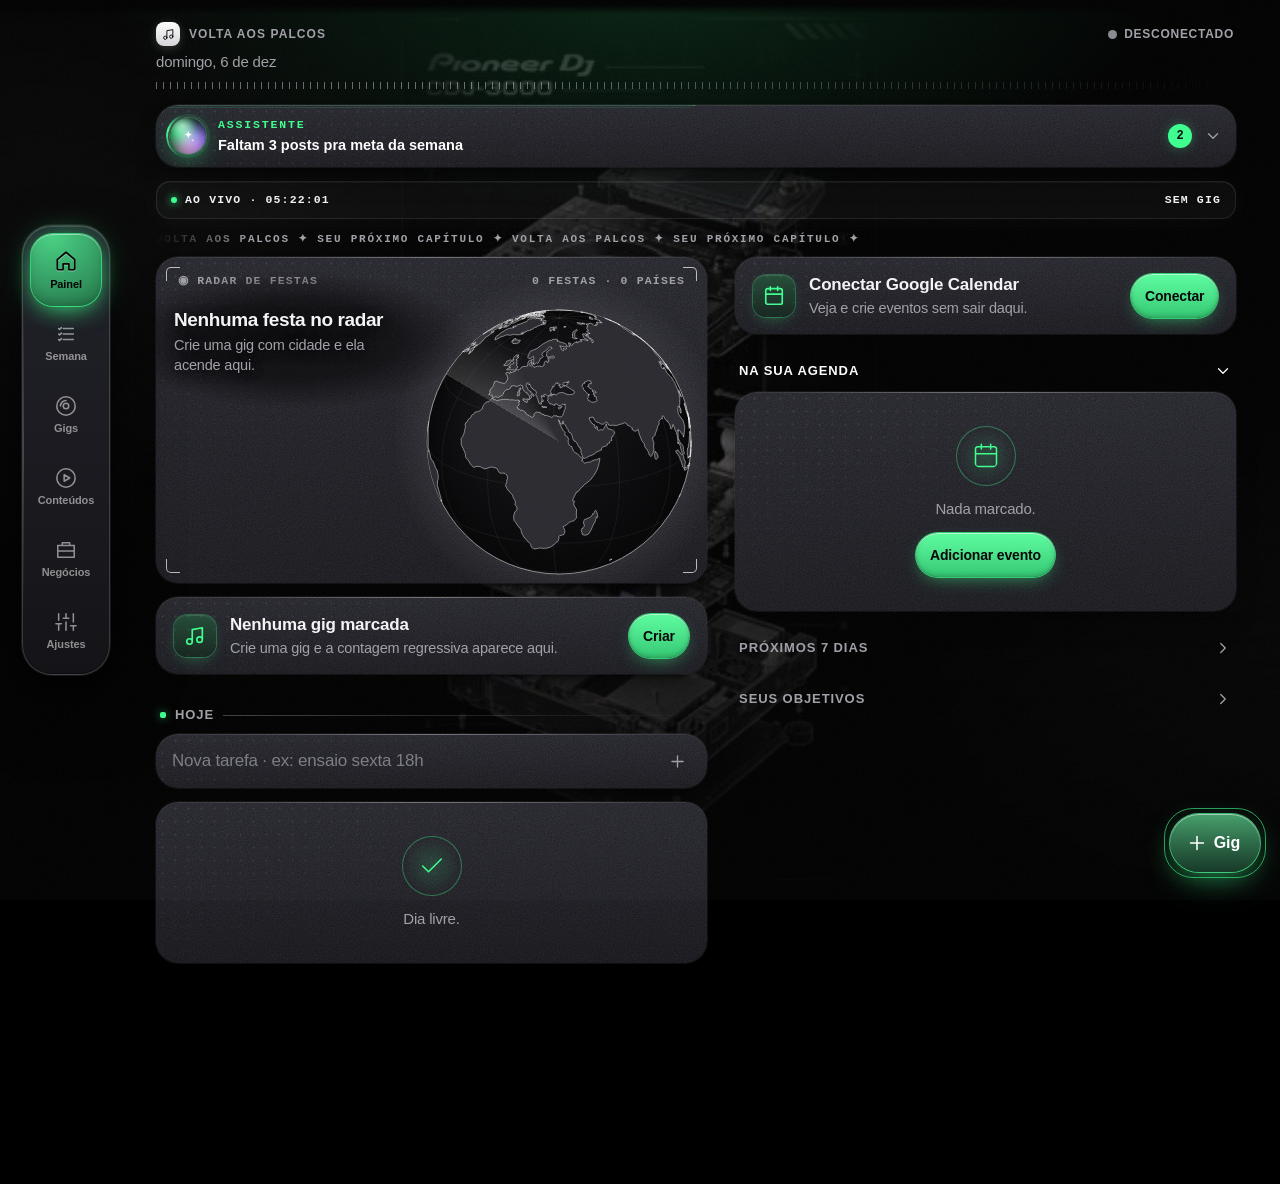
==== commit 07df161a: "Logística com cartões de embarque reais em carrossel e carimbo EMBARCADO, cartão em tela cheia com e" ====
--- a/index.html
+++ b/index.html
@@ -895,14 +895,14 @@
  x.strokeStyle="rgba(255,255,255,0.5)";x.lineWidth=d;x.beginPath();x.moveTo(X+4*d,Y-4*d);x.lineTo(bx+8*d,by+h);x.stroke();x.fillStyle="rgba(0,0,0,0.75)";x.beginPath();x.roundRect?x.roundRect(bx,by,w,h,11*d):x.rect(bx,by,w,h);x.fill();x.strokeStyle="rgba(255,255,255,0.55)";x.stroke();x.fillStyle="#fff";x.textBaseline="middle";x.fillText(tx.toUpperCase(),bx+8*d,by+h/2+d)}
 /* globo de Gigs: só desenha quando algo muda (arraste, zoom, giro automático, toque) e só com a aba Gigs aberta e o globo na tela */
 function gAuto(){return!RM&&!GL.sel&&!GL.selC&&GL.z<1.5&&GL.zt<1.5}
-function gWant(){return GL.dirty||GL.drag||GL.tl!=null||Math.abs(GL.zt-GL.z)>.003||Math.abs(GL.vx)>2e-5||(gAuto()&&Date.now()-GL.idle>2500)}
+function gWant(){return GL.fly||GL.dirty||GL.drag||GL.tl!=null||Math.abs(GL.zt-GL.z)>.003||Math.abs(GL.vx)>2e-5||(gAuto()&&Date.now()-GL.idle>2500)}
 function gWake(){GL.dirty=1;if(!GL.raf&&GL.c&&GL.c.isConnected&&tab=="gigs"&&!document.hidden&&GL.on!==false)GL.raf=requestAnimationFrame(gLoop)}
 function gLoop(t){GL.raf=0;var c=GL.c;if(!c||!c.isConnected||document.hidden||tab!="gigs"||GL.on===false||inIntro())return;
   if(!gWant()){clearTimeout(GL.to);if(gAuto())GL.to=setTimeout(gWake,Math.max(60,2600-(Date.now()-GL.idle)));return}
   GL.raf=requestAnimationFrame(gLoop);GL.f=(GL.f||0)+1;if(!GL.dirty&&!GL.drag&&GL.tl==null&&Math.abs(GL.zt-GL.z)<.01&&GL.f%2)return;GL.dirty=0;var x=GL.x,d=GL.d,W=c.width,H=c.height,i,k,q,z,cd,dl;
  GL.z+=(GL.zt-GL.z)*.14;if(Math.abs(GL.zt-GL.z)<.003)GL.z=GL.zt;
  var Z=GL.z,R=Math.min(W,H)*.34*Z,cx=W/2,cy=H/2,lv=Z<1.9?0:Z<4?1:2;GL.R=R;
- if(lv!=GL.lv){GL.lv=lv;var bb=document.querySelectorAll("#gseg button");for(i=0;i<bb.length;i++)bb[i].classList.toggle("on",i==lv)}
+ if(lv!=GL.lv){GL.lv=lv;var bb=document.querySelectorAll("#gseg button");for(i=0;i<bb.length;i++)bb[i].classList.toggle("on",GL.fly?i==3:i==lv)}
  if(GL.tl!=null){dl=wrap(GL.tl-GL.lo);GL.lo+=dl*.09;GL.la+=(GL.tp-GL.la)*.09;if(Math.abs(dl)<.003&&Math.abs(GL.tp-GL.la)<.003)GL.tl=null}
  else if(!GL.drag){GL.lo+=GL.vx;GL.vx*=.94;if(!RM&&!GL.sel&&!GL.selC&&Z<1.5&&Date.now()-GL.idle>2500)GL.lo+=.0022}
  GL.la=Math.max(-1.25,Math.min(1.25,GL.la));GL.sa=Math.sin(GL.la);GL.ca=Math.cos(GL.la);
@@ -926,9 +926,9 @@
   x.fillStyle="#fff";CT.forEach(function(c2){var la2=c2.la*D,lo2=c2.lo*D,pc=pj(la2,lo2);if(pc[2]<.05)return;var dn=sx*Math.cos(la2)*Math.cos(lo2)+sy*Math.cos(la2)*Math.sin(lo2)+sz*Math.sin(la2);if(dn>.12)return;x.globalAlpha=Math.min(.85,.3-dn*.9)*Math.min(1,.35+Z*.25);x.beginPath();x.arc(cx+R*pc[0],cy-R*pc[1],(.9+Math.min(2.2,Z*.22))*d,0,6.2832);x.fill()});x.globalAlpha=1}
  gpoly(x,R,cx,cy,hq?FD.r:RINGS,.45,(.9+Math.min(1,Z*.08))*d);
  if(Z>1.6)gpoly(x,R,cx,cy,hq?FD.b:BORD,Math.min(.42,(Z-1.6)*.22),.7*d);if(Z>3.2)gpoly(x,R,cx,cy,FD.s,Math.min(.3,(Z-3.2)*.15),.6*d);
- var rt=lv==0?GL.rc:GL.route;for(i=1;i<rt.length;i++)garc(x,R,cx,cy,rt[i-1],rt[i],i==1,t,d);
+ var rt=GL.fly?[]:lv==0?GL.rc:GL.route;for(i=1;i<rt.length;i++)garc(x,R,cx,cy,rt[i-1],rt[i],i==1,t,d);
  GL.hit=[];var ph0=t/1500;if(window.v5visDraw)try{v5visDraw(x,R,cx,cy,d,t,lv)}catch(e_){}
- if(lv==0)GL.cts.forEach(function(o,n){var p=pj(o.la*D,o.lo*D);if(p[2]<.04)return;var X=cx+R*p[0],Y=cy-R*p[1],r=(9+Math.min(8,Math.sqrt(o.cnt)*2))*d;GL.hit.push({k:"c",o:o,x:X,y:Y});gpulse(x,d,X,Y,r,(ph0+n*.37)%1);gdot(x,d,X,Y,r,o.cnt,GL.selC==o.n,t);glab(x,d,o.n,X,Y+r+10*d,.9,"center")});
+ if(GL.fly);else if(lv==0)GL.cts.forEach(function(o,n){var p=pj(o.la*D,o.lo*D);if(p[2]<.04)return;var X=cx+R*p[0],Y=cy-R*p[1],r=(9+Math.min(8,Math.sqrt(o.cnt)*2))*d;GL.hit.push({k:"c",o:o,x:X,y:Y});gpulse(x,d,X,Y,r,(ph0+n*.37)%1);gdot(x,d,X,Y,r,o.cnt,GL.selC==o.n,t);glab(x,d,o.n,X,Y+r+10*d,.9,"center")});
  else GL.pins.forEach(function(pn,n){var p=pj(pn.la*D,pn.lo*D);if(p[2]<.04)return;var X=cx+R*p[0],Y=cy-R*p[1],on=pn.n==GL.sel,m=pn.ev.length,ph=(ph0+n*.37)%1;GL.hit.push({k:"p",o:pn,x:X,y:Y});
   if(lv==1){var r=(m>1?7+Math.min(6,m*.8):4)*d;gpulse(x,d,X,Y,r,ph);gdot(x,d,X,Y,r,m>1?m:"",on,t);if(on)gpill(x,d,W,pn.n,X,Y);else glab(x,d,pn.n,X+r+7*d,Y,.85,"left")}
   else{var rad=(m>1?22+Math.min(16,m*1.6):20)*d;gpulse(x,d,X,Y,5*d,ph);x.strokeStyle="rgba(255,255,255,0.7)";x.lineWidth=1.2*d;x.beginPath();x.arc(X,Y,4*d,0,6.2832);x.stroke();
@@ -1361,7 +1361,7 @@
  var h=head("Gigs",nx.length?"Próxima: "+esc(gName(nx[0]))+" · "+fd(nx[0].at.slice(0,10)):"Nenhuma gig marcada")+'<div style="display:flex;gap:10px;margin-bottom:14px"><button class="btn" onclick="openForm(\'gig\')">'+ic("plus")+" Gig</button></div>";
  var mp=money(),od=S.pay.filter(function(p){return p.st!="Recebido"&&p.date&&p.date<today()&&+p.val}),ov=od.reduce(function(a,p){var v=Math.max(0,+p.val||0);return a+v-Math.min(v,Math.max(0,+p.sinal||0))},0),K=function(l,v,on,c){return'<button class="gk'+(c?" "+c:"")+'" onclick="'+on+'"><div class="mono">'+l+'</div><b>'+v+"</b></button>"};
  var KS='<div class="gks">'+K("Próximas",nx.length,"window.scrollTo({top:document.querySelector(\'#calw\').offsetTop,behavior:\'smooth\'})")+K("A receber",brl(mp.pend),"goN(\'f\')")+K("Já recebido",brl(mp.rec),"goN(\'f\')")+K(od.length==1?"Cachê atrasado":"Cachês atrasados",brl(ov),"goN(\'f\')",ov?"bad":"")+"</div>";
- return h+'<div class="agcols"><div class="grp hud gp">'+crn()+'<div class="gh"><span class="mono">◉ Mapa</span><span class="mono" id="gst"></span></div><div class="seg" id="gseg"><button onclick="gLv(0)">Países</button><button onclick="gLv(1)">Cidades</button><button onclick="gLv(2)">Eventos</button></div><div class="gw"><canvas id="gc"></canvas><div class="zb"><button class="ib" aria-label="Aproximar" onclick="gZ(1.6)">'+ic("plus")+'</button><button class="ib" aria-label="Afastar" onclick="gZ(.625)">'+ic("minus")+'</button></div></div><div id="gcard" class="gcard"></div></div><div class="grp cal" id="calw">'+calInner()+'</div></div>'+(ls.length?gigGroup("Próximas",nx)+KS+gigGroup("Já rolaram",pa):KS+'<div class="grp empty">'+ic("disc")+'Nenhuma gig ainda.<button class="btn sm" style="margin:14px auto 0" onclick="openForm(\'gig\')">Adicionar gig</button></div>')}
+ return h+'<div class="agcols"><div class="grp hud gp">'+crn()+'<div class="gh"><span class="mono">◉ Mapa</span><span class="mono" id="gst"></span></div><div class="seg" id="gseg"><button onclick="gLv(0)">Países</button><button onclick="gLv(1)">Cidades</button><button onclick="gLv(2)">Eventos</button><button onclick="v5fly()">Voos</button></div><div class="gw"><canvas id="gc"></canvas><div class="zb"><button class="ib" aria-label="Aproximar" onclick="gZ(1.6)">'+ic("plus")+'</button><button class="ib" aria-label="Afastar" onclick="gZ(.625)">'+ic("minus")+'</button></div></div><div id="gcard" class="gcard"></div></div><div class="grp cal" id="calw">'+calInner()+'</div></div>'+(ls.length?gigGroup("Próximas",nx)+KS+gigGroup("Já rolaram",pa):KS+'<div class="grp empty">'+ic("disc")+'Nenhuma gig ainda.<button class="btn sm" style="margin:14px auto 0" onclick="openForm(\'gig\')">Adicionar gig</button></div>')}
 if(!S.noDemoGigs){S.noDemoGigs=1;S.demoGigs=1;S._del=S._del||{};var dn=Date.now(),isD=function(id){return /^(pay-)?demo-g\d/.test(id||"")};S.gigs=S.gigs.filter(function(g){if(g.demo||isD(g.id)){S._del["gigs:"+g.id]=dn;return false}return true});S.pay=S.pay.filter(function(x){if(isD(x.id)||isD(x.gigId)){S._del["pay:"+x.id]=dn;return false}return true});["demo-g1","demo-g2","demo-g3","demo-g4"].forEach(function(id){S._del["gigs:"+id]=dn;S._del["pay:pay-"+id]=dn});save()}
 if(!S.noTestGigs){S.noTestGigs=1;S._del=S._del||{};var tn=Date.now(),isT=function(t){return /^\s*(gig\s*)?tes?te?s?\s*$/i.test(t||"")},tg={};S.gigs=S.gigs.filter(function(g){if(isT(g.title)){tg[g.id]=1;S._del["gigs:"+g.id]=tn;return false}return true});S.pay=S.pay.filter(function(x){if(tg[x.gigId]||(x.gigId&&isT(x.title))){S._del["pay:"+x.id]=tn;return false}return true});save()}
 $("ni").addEventListener("click",function(ev){var a=ev.target.closest("a");if(!a)return;if(a.getAttribute("href")=="#"+tab){ev.preventDefault();window.scrollTo({top:0,behavior:RM?"auto":"smooth"})}});
@@ -2124,6 +2124,187 @@
 /* seções do painel */
 body.v5h-ai[data-tab=painel] .v5ai,body.v5h-cd[data-tab=painel] .cds,body.v5h-rdr[data-tab=painel] .rdr,body.v5h-mq[data-tab=painel] .mq{display:none!important}
 
+/* ---------- textura de grão ---------- */
+:root{--grain:url("data:image/svg+xml;utf8,<svg xmlns='http://www.w3.org/2000/svg' width='180' height='180'><filter id='n'><feTurbulence type='fractalNoise' baseFrequency='.85' numOctaves='3' stitchTiles='stitch'/><feColorMatrix values='0 0 0 0 1  0 0 0 0 1  0 0 0 0 1  0 0 0 .55 0'/></filter><rect width='100%25' height='100%25' filter='url(%23n)'/></svg>")}
+
+/* ---------- SÓLIDO: superfície fosca, opaca, com grão ---------- */
+body.solid #app .grp{background:var(--grain),linear-gradient(180deg,#1b1b21,#121216)!important;background-blend-mode:soft-light,normal!important;background-size:180px 180px,auto!important;box-shadow:0 1px 0 rgba(255,255,255,.07) inset,0 0 0 1px rgba(255,255,255,.06),0 2px 4px -1px rgba(0,0,0,.8),0 16px 30px -14px rgba(0,0,0,.95)!important}
+body.solid #app .btn.g,body.solid #app .chip,body.solid .aiq button{background:linear-gradient(180deg,#2a2a31,#1d1d23)!important;box-shadow:0 1px 0 rgba(255,255,255,.1) inset,0 0 0 1px rgba(255,255,255,.07),0 3px 8px -3px rgba(0,0,0,.8)!important}
+body.solid #dock{background:linear-gradient(180deg,#22222a,#141418)!important;backdrop-filter:none!important;-webkit-backdrop-filter:none!important}
+
+/* ---------- LIQUID GLASS: vidro translúcido com reflexo e borda de luz ---------- */
+body.glass #app .grp{background:linear-gradient(135deg,rgba(255,255,255,.13),rgba(255,255,255,.035) 40%,rgba(255,255,255,.02) 60%,rgba(255,255,255,.08)),rgba(22,24,32,.32)!important;backdrop-filter:blur(22px) saturate(190%) brightness(1.08)!important;-webkit-backdrop-filter:blur(22px) saturate(190%) brightness(1.08)!important;
+ box-shadow:inset 0 1px 0 rgba(255,255,255,.38),inset 1px 0 0 rgba(255,255,255,.12),inset 0 -1px 0 rgba(255,255,255,.06),inset 0 0 0 1px rgba(255,255,255,.1),inset 0 0 26px rgba(255,255,255,.035),0 22px 44px -22px rgba(0,0,0,.9)!important}
+body.glass #app .grp::before{content:"";position:absolute;inset:0;border-radius:inherit;pointer-events:none;z-index:0;background:linear-gradient(115deg,transparent 30%,rgba(255,255,255,.07) 45%,transparent 55%);background-size:250% 100%;animation:v5sheen 9s ease-in-out infinite}
+@keyframes v5sheen{0%,100%{background-position:120% 0}50%{background-position:-20% 0}}
+body.glass #app .btn.g,body.glass #app .chip,body.glass .aiq button{background:linear-gradient(180deg,rgba(255,255,255,.16),rgba(255,255,255,.05))!important;backdrop-filter:blur(14px) saturate(180%);-webkit-backdrop-filter:blur(14px) saturate(180%);box-shadow:inset 0 1px 0 rgba(255,255,255,.4),inset 0 0 0 1px rgba(255,255,255,.14),0 6px 16px -8px rgba(0,0,0,.7)!important}
+body.glass .stage img{opacity:.75}
+body[data-uanim=soft].glass #app .grp::before,body[data-uanim=off].glass #app .grp::before{animation:none}
+
+/* textura também nas folhas */
+.sheet::after{content:"";position:absolute;inset:0;border-radius:inherit;pointer-events:none;background:var(--grain);background-size:180px;opacity:.06;mix-blend-mode:overlay}
+
+/* ---------- Cartão de embarque em tela cheia ---------- */
+.sheet.v5tvs{max-width:560px;background:radial-gradient(120% 60% at 50% 0%,color-mix(in srgb,var(--ac) 22%,transparent),transparent 60%),linear-gradient(180deg,rgba(30,30,36,.97),rgba(12,12,15,.98))!important}
+.v5tv{padding-top:8px;perspective:1100px}
+.v5pass{position:relative;border-radius:26px;overflow:hidden;transform:rotateX(var(--rx,0deg)) rotateY(var(--ry,0deg));transform-style:preserve-3d;transition:transform .5s var(--e5o);animation:v5pin .9s var(--e5) both;
+ background:radial-gradient(140% 90% at 100% 0%,color-mix(in srgb,var(--ac) 38%,transparent),transparent 55%),radial-gradient(120% 80% at 0% 100%,rgba(138,107,255,.22),transparent 60%),linear-gradient(160deg,#20212a,#0d0d12);
+ box-shadow:inset 0 1px 0 rgba(255,255,255,.3),inset 0 0 0 1px rgba(255,255,255,.1),0 30px 60px -20px rgba(0,0,0,1),0 0 80px -30px var(--ac)}
+@keyframes v5pin{from{opacity:0;transform:translateY(40px) rotateX(24deg) scale(.92)}to{opacity:1;transform:none}}
+.v5pass .pgr{position:absolute;inset:0;background:var(--grain);background-size:180px;opacity:.13;mix-blend-mode:overlay;pointer-events:none}
+.v5pass .psh{position:absolute;inset:0;pointer-events:none;background:radial-gradient(500px circle at var(--px,50%) var(--py,0%),rgba(255,255,255,.14),transparent 45%);z-index:2}
+.pp1{position:relative;padding:20px 22px 16px}
+.ptop{display:flex;align-items:center;gap:12px}
+.plg{width:38px;height:38px;border-radius:12px;display:grid;place-items:center;font:800 17px inherit;color:#050507;background:linear-gradient(135deg,#fff,var(--ac));box-shadow:0 6px 16px -4px var(--acg)}
+.ptop b{display:block;font-size:16px}.ptop small{color:var(--mu);font-size:11.5px;letter-spacing:.06em;text-transform:uppercase}
+.pfn{font:700 13px ui-monospace,Menlo,monospace;padding:6px 10px;border-radius:9px;background:rgba(255,255,255,.08);box-shadow:inset 0 0 0 1px rgba(255,255,255,.12)}
+.proute{display:flex;align-items:flex-end;gap:6px;margin-top:22px}
+.proute>div{flex:none;min-width:0;max-width:34%}
+.proute .pdst{text-align:right}
+.proute b{display:block;font:800 clamp(34px,10vw,50px)/.9 ui-monospace,Menlo,monospace;letter-spacing:-.02em;background:linear-gradient(180deg,#fff,rgba(255,255,255,.7));-webkit-background-clip:text;background-clip:text;color:transparent}
+.proute span{display:block;color:var(--mu);font-size:12.5px;margin-top:6px;white-space:nowrap;overflow:hidden;text-overflow:ellipsis}
+.proute em{display:block;font:700 15px ui-monospace,Menlo,monospace;font-style:normal;margin-top:4px;color:var(--ac)}
+.parc{flex:1;height:64px;color:color-mix(in srgb,var(--ac) 70%,#fff);overflow:visible;margin-bottom:34px;filter:drop-shadow(0 0 6px var(--acg))}
+.parc circle{fill:var(--ac)}
+.pmeta{display:flex;justify-content:center;gap:16px;margin-top:-26px;font:600 11px ui-monospace,Menlo,monospace;color:var(--mu)}
+.pcut{position:relative;height:0;border-top:2px dashed rgba(255,255,255,.16);margin:0 18px}
+.pcut::before,.pcut::after{content:"";position:absolute;top:-13px;width:26px;height:26px;border-radius:50%;background:#0e0e12;box-shadow:inset 0 0 0 1px rgba(255,255,255,.08)}
+.pcut::before{left:-31px}.pcut::after{right:-31px}
+.pp2{position:relative;padding:16px 22px 20px}
+.pgrid{display:grid;grid-template-columns:1.4fr 1fr .8fr 1fr;gap:10px}
+.pgrid small{display:block;font:600 9.5px ui-monospace,Menlo,monospace;letter-spacing:.12em;text-transform:uppercase;color:var(--mu)}
+.pgrid b{display:block;margin-top:4px;font:700 13.5px ui-monospace,Menlo,monospace;white-space:nowrap;overflow:hidden;text-overflow:ellipsis}
+.pgrid b.big{font-size:20px;color:var(--ac);text-shadow:0 0 14px var(--acg)}
+@media (max-width:430px){.pgrid{grid-template-columns:1fr 1fr}}
+.pcount{display:flex;align-items:center;justify-content:space-between;gap:10px;margin-top:16px;padding:12px 14px;border-radius:14px;background:rgba(0,0,0,.3);box-shadow:inset 0 0 0 1px rgba(255,255,255,.07)}
+.pcount .mono{color:var(--mu)}
+.pcount div{display:flex;gap:10px}
+.pcount b{font:800 20px ui-monospace,Menlo,monospace;font-variant-numeric:tabular-nums}
+.pcount small{font-size:10px;color:var(--mu);margin-left:1px}
+.pbar{display:flex;align-items:stretch;height:46px;margin-top:16px;padding:6px 10px;border-radius:10px;background:#f4f4f6;overflow:hidden}
+.pbar i{display:block;flex:none;background:#0a0a0c;height:100%}
+.pholo{position:absolute;right:22px;top:16px;width:46px;height:46px;border-radius:50%;opacity:.85;mix-blend-mode:screen;background:conic-gradient(from calc(var(--ry,0deg)*12),#ff7ad9,#ffd23f,#5cf2c9,#4fd8ff,#a78bfa,#ff7ad9);filter:saturate(1.4) blur(.3px);box-shadow:inset 0 0 0 1px rgba(255,255,255,.5);animation:v5holo 6s linear infinite}
+.pholo::after{content:"";position:absolute;inset:8px;border-radius:50%;background:repeating-radial-gradient(circle,rgba(255,255,255,.35) 0 1px,transparent 1px 4px)}
+@keyframes v5holo{to{filter:saturate(1.4) hue-rotate(360deg)}}
+.v5tvi{display:flex;flex-direction:column;gap:8px;margin-top:16px}
+.tvr{display:flex;align-items:center;gap:12px;padding:12px 14px;border-radius:16px;background:rgba(255,255,255,.04);box-shadow:inset 0 0 0 1px rgba(255,255,255,.07);animation:v5up .6s var(--e5o) both;animation-delay:.25s}
+.tvr .i{width:34px;height:34px;padding:8px;margin:0;border-radius:11px;color:var(--ac);background:var(--acs)}
+.tvr small{display:block;font:600 10px ui-monospace,Menlo,monospace;letter-spacing:.1em;text-transform:uppercase;color:var(--mu)}
+@keyframes v5up{from{opacity:0;transform:translateY(14px)}to{opacity:1;transform:none}}
+.v5tva{display:flex;flex-wrap:wrap;gap:8px;margin-top:16px;animation:v5up .6s var(--e5o) both;animation-delay:.35s}
+.v5tva .btn{flex:1 1 auto;display:flex;align-items:center;justify-content:center;gap:6px;text-decoration:none}
+.v5tva .btn:not(.g){background:linear-gradient(180deg,color-mix(in srgb,var(--ac) 92%,#fff 18%),color-mix(in srgb,var(--ac) 78%,#000 14%))!important;color:#050507!important;font-weight:700}
+.v5tva .btn .i{width:16px;height:16px;margin:0}
+/* cartões de viagem na lista: brilho holográfico ao passar */
+.v5bp::after{content:"";position:absolute;inset:0;border-radius:inherit;pointer-events:none;background:var(--grain);background-size:180px;opacity:.08;mix-blend-mode:overlay}
+.v5bp .bpl::before{content:"";position:absolute;inset:0;pointer-events:none;background:linear-gradient(115deg,transparent 35%,rgba(255,255,255,.12) 48%,color-mix(in srgb,var(--ac) 25%,transparent) 52%,transparent 65%);background-size:250% 100%;background-position:130% 0;transition:background-position 1s var(--e5o)}
+@media (hover:hover){.v5bp:hover .bpl::before{background-position:-30% 0}}
+
+/* ---------- Contagem do painel: convite pra abrir ---------- */
+.cds{position:relative;cursor:pointer}
+.cdo{position:absolute;right:8px;top:8px;opacity:.5}
+.cdo .i{width:12px;height:12px;margin:0;transform:rotate(45deg)}
+.cds:hover .cdo{opacity:1;color:var(--ac)}
+
+/* ---------- MODO CONTAGEM (tela cheia) ---------- */
+#v5cd{position:fixed;inset:0;z-index:60;display:grid;place-items:center;background:#000;opacity:0;transform:scale(1.04);transition:opacity .5s var(--e5o),transform .6s var(--e5o);overflow:hidden}
+#v5cd.on{opacity:1;transform:none}
+#v5cdc{position:absolute;inset:0;width:100%;height:100%}
+#v5cd .cdg{position:absolute;inset:-20%;background:radial-gradient(35% 30% at 50% 42%,color-mix(in srgb,var(--ac) 30%,transparent),transparent 70%),radial-gradient(40% 35% at 20% 80%,rgba(138,107,255,.25),transparent 70%),radial-gradient(40% 35% at 85% 15%,rgba(255,122,217,.16),transparent 70%);animation:v5aur 14s ease-in-out infinite alternate;pointer-events:none}
+#v5cd::after{content:"";position:absolute;inset:0;background:var(--grain);background-size:180px;opacity:.09;mix-blend-mode:overlay;pointer-events:none}
+.cdx{position:absolute;top:calc(16px + env(safe-area-inset-top,0px));right:16px;z-index:3;width:46px;height:46px;border-radius:50%;border:0;color:#fff;background:rgba(255,255,255,.1);box-shadow:inset 0 0 0 1px rgba(255,255,255,.2);backdrop-filter:blur(12px);-webkit-backdrop-filter:blur(12px);cursor:pointer;display:grid;place-items:center}
+.cdx .i{width:20px;height:20px;margin:0}
+.cdw{position:relative;z-index:2;text-align:center;padding:24px;width:min(100%,900px)}
+.cdk{color:var(--ac);letter-spacing:.4em;font-size:12px;opacity:0;animation:v5up .8s .2s var(--e5o) forwards}
+.cdn{display:flex;justify-content:center;align-items:flex-end;gap:clamp(10px,3vw,28px);margin:18px 0 10px}
+.cu{display:flex;flex-direction:column;align-items:center;opacity:0;animation:v5up .9s var(--e5o) forwards}
+.cu:nth-child(2){animation-delay:.08s}.cu:nth-child(3){animation-delay:.16s}.cu:nth-child(4){animation-delay:.24s}
+.cu b{font:800 clamp(34px,9vw,84px)/1 ui-monospace,Menlo,monospace;font-variant-numeric:tabular-nums;letter-spacing:-.04em;color:#fff;text-shadow:0 0 30px rgba(255,255,255,.25)}
+.cu.d b{font-size:clamp(88px,26vw,230px);background:linear-gradient(180deg,#fff 20%,color-mix(in srgb,var(--ac) 80%,#fff));-webkit-background-clip:text;background-clip:text;color:transparent;filter:drop-shadow(0 0 40px var(--acg))}
+.cu span{margin-top:8px;font:600 11px ui-monospace,Menlo,monospace;letter-spacing:.3em;text-transform:uppercase;color:rgba(255,255,255,.55)}
+.cu b.tk{animation:v5tk .5s var(--e5)}
+@keyframes v5tk{0%{transform:translateY(-14px);opacity:.2;filter:blur(3px)}100%{transform:none;opacity:1;filter:none}}
+.cdt{font-size:clamp(22px,5vw,40px);font-weight:800;letter-spacing:-.03em;opacity:0;animation:v5up .9s .35s var(--e5o) forwards}
+.cds2{margin-top:8px;color:var(--mu);opacity:0;animation:v5up .9s .45s var(--e5o) forwards}
+.cdp{display:flex;align-items:center;gap:12px;justify-content:center;margin-top:22px;opacity:0;animation:v5up .9s .55s var(--e5o) forwards}
+.cdpb{width:min(260px,50vw);height:6px;border-radius:4px;background:rgba(255,255,255,.1);overflow:hidden}
+.cdpb i{display:block;height:100%;background:var(--ac);box-shadow:0 0 12px var(--ac)}
+.cdp .mono{color:var(--mu)}
+.cdb{display:flex;gap:10px;justify-content:center;margin-top:28px;flex-wrap:wrap;opacity:0;animation:v5up .9s .65s var(--e5o) forwards}
+.cdb .btn{display:flex;align-items:center;gap:7px}
+.cdb .btn:not(.g){background:linear-gradient(180deg,color-mix(in srgb,var(--ac) 92%,#fff 18%),color-mix(in srgb,var(--ac) 78%,#000 14%))!important;color:#050507!important;font-weight:700}
+.cdb .btn .i{width:16px;height:16px;margin:0}
+
+/* ---------- Logística: carrossel de cartões de embarque reais ---------- */
+.v5lh{display:flex;align-items:center;justify-content:space-between;gap:10px;margin:18px 2px 12px}
+.apseg.sm{flex-wrap:nowrap}.apseg.sm button{padding:8px 12px;font-size:12.5px}.apseg.sm button span{opacity:.6;font-size:11px;margin-left:2px}
+.v5na{display:flex;gap:6px}
+@media (hover:none){.v5na{display:none}}
+.v5car{display:flex;gap:14px;overflow-x:auto;scroll-snap-type:x mandatory;scroll-padding:0 20px;padding:10px 20px 18px;margin:0 -20px;scrollbar-width:none;-webkit-overflow-scrolling:touch;overscroll-behavior-x:contain}
+.v5car::-webkit-scrollbar{display:none}
+.bpx{position:relative;flex:0 0 min(88%,540px);scroll-snap-align:center;display:flex;cursor:pointer;border-radius:18px;color:#16161a;transform:scale(.94);opacity:.7;transition:transform .5s var(--e5),opacity .4s,box-shadow .4s;
+ background:linear-gradient(180deg,#fbfbfd,#ececf1);box-shadow:0 1px 0 #fff inset,0 18px 40px -16px rgba(0,0,0,.9),0 2px 6px rgba(0,0,0,.5)}
+.bpx.cur{transform:none;opacity:1;box-shadow:0 1px 0 #fff inset,0 26px 50px -18px rgba(0,0,0,.95),0 0 50px -20px var(--al)}
+.bpx::after{content:"";position:absolute;inset:0;border-radius:inherit;pointer-events:none;background:var(--grain);background-size:180px;opacity:.07;mix-blend-mode:multiply}
+.bpx:active{transform:scale(.97)}
+.bxm{flex:1;min-width:0;padding:0 0 14px;border-radius:18px 0 0 18px;overflow:hidden}
+.bxh{display:flex;align-items:center;gap:10px;padding:12px 16px;color:#fff;background:linear-gradient(110deg,var(--al),color-mix(in srgb,var(--al) 70%,#000));position:relative}
+.bxh::after{content:"";position:absolute;inset:0;background:repeating-linear-gradient(135deg,rgba(255,255,255,.07) 0 2px,transparent 2px 9px);pointer-events:none}
+.bxl{width:30px;height:30px;border-radius:9px;display:grid;place-items:center;font:800 15px inherit;color:var(--al);background:#fff;flex:none}
+.bxh b{display:block;font-size:14.5px;line-height:1.1}
+.bxh small{display:block;font:600 9px ui-monospace,Menlo,monospace;letter-spacing:.12em;text-transform:uppercase;opacity:.85;margin-top:2px}
+.bxw{flex:none;font:800 10.5px ui-monospace,Menlo,monospace;letter-spacing:.06em;padding:5px 8px;border-radius:7px;background:#fff;color:var(--al);animation:v4pulse 2.4s infinite;--pc:rgba(255,255,255,.6)}
+.bxr{display:flex;align-items:center;gap:8px;padding:14px 16px 6px}
+.bxr>div:first-child,.bxd{flex:none;max-width:35%}
+.bxd{text-align:right}
+.bxr small,.bxf small,.bxs small{display:block;font:700 8.5px ui-monospace,Menlo,monospace;letter-spacing:.14em;text-transform:uppercase;color:#8a8a94}
+.bxr b{display:block;font:800 clamp(28px,8vw,40px)/1 ui-monospace,Menlo,monospace;letter-spacing:-.02em;color:#0e0e12;margin-top:2px}
+.bxr span{display:block;font-size:11.5px;color:#55555f;white-space:nowrap;overflow:hidden;text-overflow:ellipsis;margin-top:3px}
+.bxp{flex:1;display:flex;align-items:center;gap:5px;position:relative;color:var(--al)}
+.bxp i{flex:1;border-top:1.5px dashed #b9b9c3}
+.bxp .i{width:18px;height:18px;margin:0}.bxp .i.rot{transform:rotate(90deg)}
+.bxp small{position:absolute;left:0;right:0;top:18px;text-align:center}
+.bxf{display:grid;grid-template-columns:1.5fr 1fr .8fr .9fr;gap:8px;padding:8px 16px 0}
+.bxf b{display:block;font:700 12.5px ui-monospace,Menlo,monospace;color:#16161a;white-space:nowrap;overflow:hidden;text-overflow:ellipsis;margin-top:3px}
+.bxg{display:flex;align-items:center;gap:6px;margin:10px 16px 0;padding:6px 10px;border-radius:8px;background:color-mix(in srgb,var(--al) 10%,#fff);color:color-mix(in srgb,var(--al) 80%,#000);font-size:12px;font-weight:650}
+.bxg .i{width:13px;height:13px;margin:0}
+.bxs{position:relative;flex:0 0 108px;padding:12px 12px 12px 16px;border-left:2px dashed #c9c9d1;display:flex;flex-direction:column;background:linear-gradient(180deg,#f4f4f8,#e4e4ea);border-radius:0 18px 18px 0}
+.bxs::before,.bxs::after{content:"";position:absolute;left:-10px;width:18px;height:18px;border-radius:50%;background:#0a0a0d}
+.bxs::before{top:-9px}.bxs::after{bottom:-9px}
+.bxs b{font:800 26px/1 ui-monospace,Menlo,monospace;color:var(--al);margin:2px 0 8px}
+.bxs em{font:700 12px ui-monospace,Menlo,monospace;font-style:normal;color:#16161a;margin-top:2px}
+.bxb{display:flex;height:38px;margin-top:auto;padding-top:8px;overflow:hidden}
+.bxb i{display:block;flex:none;background:#111;height:100%}
+@media (max-width:420px){.bxs{flex-basis:88px;padding-left:12px}.bxf{grid-template-columns:1fr 1fr}.bxs b{font-size:22px}}
+/* viagens feitas: carimbo */
+.bpx.past .bxm,.bpx.past .bxs{filter:saturate(.75)}
+.bxst{position:absolute;right:120px;top:48%;transform:translateY(-50%) rotate(-14deg);display:flex;flex-direction:column;align-items:center;padding:8px 14px;border:3px solid #1f9d55;border-radius:10px;color:#1f9d55;pointer-events:none;mix-blend-mode:multiply;opacity:.85;
+ -webkit-mask:var(--grain);mask:var(--grain);-webkit-mask-size:120px;mask-size:120px;animation:v5stamp .5s var(--e5) both}
+.bxst span{display:flex;align-items:center;gap:5px;font:900 17px/1 ui-monospace,Menlo,monospace;letter-spacing:.08em}
+.bxst span .i{width:16px;height:16px;margin:0}
+.bxst small{font:800 10px ui-monospace,Menlo,monospace;letter-spacing:.1em;margin-top:3px}
+@keyframes v5stamp{from{transform:translateY(-50%) rotate(-14deg) scale(1.8);opacity:0}to{transform:translateY(-50%) rotate(-14deg) scale(1);opacity:.85}}
+@media (max-width:420px){.bxst{right:96px}}
+.v5dots{display:flex;justify-content:center;gap:6px;margin:-4px 0 10px}
+.v5dots i{width:6px;height:6px;border-radius:3px;background:rgba(255,255,255,.2);transition:width .4s var(--e5),background .3s}
+.v5dots i.p{background:rgba(61,220,132,.45)}
+.v5dots i.on{width:20px;background:var(--ac)}
+.v5dots i.p.on{background:var(--ok)}
+.bxs{min-width:0;overflow:hidden;width:112px;flex:0 0 112px!important}
+.bxb{width:100%}
+.bxst{-webkit-mask:none!important;mask:none!important;opacity:.92;background:rgba(31,157,85,.06);box-shadow:inset 0 0 0 1.5px rgba(31,157,85,.5);animation:v5stamp .5s var(--e5) both}
+.bxst::after{content:"";position:absolute;inset:-3px;border-radius:inherit;background:var(--grain);background-size:90px;mix-blend-mode:screen;opacity:.9;pointer-events:none}
+@keyframes v5stamp{from{transform:translateY(-50%) rotate(-14deg) scale(1.8);opacity:0}to{transform:translateY(-50%) rotate(-14deg) scale(1);opacity:.92}}
+.bpx.past{background:linear-gradient(180deg,#f6fbf8,#e6efe9)}
+.bpx.past .bxm{position:relative}
+.bpx.past::before{content:"";position:absolute;left:14px;right:14px;bottom:-5px;height:5px;border-radius:0 0 6px 6px;background:#1f9d55;box-shadow:0 4px 14px -2px rgba(31,157,85,.7)}
+.bxst{right:auto!important;left:34%;top:66%}
+@media (max-width:420px){.bxst{left:22%}}
+.pbar{justify-content:space-between}
+.pholo{top:auto!important;bottom:26px;right:34px;width:40px;height:40px}
+.v5tva .btn{width:auto!important;flex:1 1 calc(50% - 8px)!important;margin:0!important}
+.cdb .btn{width:auto!important;flex:0 0 auto!important;margin:0!important;padding-left:20px!important;padding-right:20px!important}
+
 </style><script id="v5js">
 /* ===== v5 · dock novo, transições, assistente, Conteúdos e Negócios, backups automáticos ===== */
 var V5={in:0,pr:0,ai:0};
@@ -2356,6 +2537,86 @@
 (function(){try{var nv=navigator,o=nv.vibrate&&nv.vibrate.bind(nv);if(o)nv.vibrate=function(p){return v5u("vib")=="off"?false:o(p)}}catch(e){}})();
 v5apply();
 
+
+/* ================= GLOBO › VOOS ================= */
+function v5routes(){var m={};S.trips.forEach(function(t){var a=v5geo(t.from),b=v5geo(t.to);if(!a||!b||a.n==b.n)return;var k=a.n+">"+b.n,o=m[k]=m[k]||{a:a,b:b,n:0,tr:[]};o.n++;o.tr.push(t)});return Object.keys(m).map(function(k){return m[k]})}
+function v5fly(){GL.fly=1;GL.sel=null;GL.selC=null;var R=v5routes(),la=0,lo=0,n=0;R.forEach(function(r){[r.a,r.b].forEach(function(c){la+=c.la;lo+=c.lo;n++})});if(n){GL.tl=lo/n*D;GL.tp=la/n*D*.85}GL.zt=n?2.2:1.2;GL.idle=Date.now();document.querySelectorAll("#gseg button").forEach(function(b,i){b.classList.toggle("on",i==3)});GL.lv=-1;gCard();gWake()}
+var _gLv5=gLv;gLv=function(l){GL.fly=0;GL.lv=-1;_gLv5(l);gCard()};
+var _gCard5=gCard;gCard=function(){var g=$("gcard");if(!g)return;if(!GL.fly)return _gCard5();var R=v5routes(),st=v5stats(),now=lt(new Date()).slice(0,16);
+ g.innerHTML=R.length?'<div class="mono" style="color:#fff">'+pl(S.trips.length,"viagem","viagens")+" · "+st.km.toLocaleString("pt-BR")+" km voados</div>"+S.trips.slice().sort(function(a,b){return(b.at||"")<(a.at||"")?-1:1}).map(function(t){var d=t.at?new Date(t.at):null;return'<div class="gr" onclick="v5tview(\''+t.id+'\')"><b>'+(d?d.getDate()+" "+MES[d.getMonth()].toLowerCase():"--")+"</b><span>"+v5code(t.from)+" → "+v5code(t.to)+" · "+esc(t.to||"")+(t.at>now?" · próxima":"")+"</span><i>›</i></div>"}).join(""):'<div class="mono">Cadastre uma viagem em Logística e a rota aparece aqui</div>';
+ var gs=$("gst");if(gs)gs.textContent=R.length+" rota"+(R.length==1?"":"s")};
+function v5arc(x,R,cx,cy,a,b,t,d,ac,w,k){var A=v3(a.la*D,a.lo*D),B=v3(b.la*D,b.lo*D),W=Math.acos(Math.max(-1,Math.min(1,A[0]*B[0]+A[1]*B[1]+A[2]*B[2])));if(W<.005)return;var sw=Math.sin(W),P=[];
+ for(var i=0;i<=48;i++){var u=i/48,k1=Math.sin((1-u)*W)/sw,k2=Math.sin(u*W)/sw,X=k1*A[0]+k2*B[0],Y=k1*A[1]+k2*B[1],Z=k1*A[2]+k2*B[2],p=pj(Math.asin(Z),Math.atan2(Y,X)),L=1+.22*Math.sin(u*Math.PI)*Math.min(1,W*1.6+.15);P.push(p[2]>0?[cx+R*L*p[0],cy-R*L*p[1]]:null)}
+ x.save();x.lineCap="round";x.shadowColor=ac;x.shadowBlur=10*d;x.strokeStyle=ac;x.globalAlpha=.85;x.lineWidth=(1.4+Math.min(2.5,w*.7))*d;x.beginPath();var pen=false;P.forEach(function(q){if(q){pen?x.lineTo(q[0],q[1]):x.moveTo(q[0],q[1]);pen=true}else pen=false});x.stroke();
+ var u2=((t/3200)+k*.27)%1,ix=Math.round(u2*48),q=P[ix],q2=P[Math.min(48,ix+1)]||P[ix-1];if(q){x.globalAlpha=1;x.shadowBlur=18*d;x.fillStyle="#fff";x.translate(q[0],q[1]);if(q2)x.rotate(Math.atan2(q2[1]-q[1],q2[0]-q[0])*(P[ix+1]?1:-1));x.beginPath();x.moveTo(7*d,0);x.lineTo(-5*d,-4.5*d);x.lineTo(-2.5*d,0);x.lineTo(-5*d,4.5*d);x.closePath();x.fill()}x.restore()}
+function v5flyDraw(x,R,cx,cy,d,t){var ac=getComputedStyle(document.documentElement).getPropertyValue("--ac").trim()||"#4fd8ff",RT=v5routes(),C={};RT.forEach(function(r,k){v5arc(x,R,cx,cy,r.a,r.b,t,d,ac,r.n,k);[r.a,r.b].forEach(function(c){C[c.n]=c})});
+ Object.keys(C).forEach(function(n,i){var c=C[n],p=pj(c.la*D,c.lo*D);if(p[2]<.04)return;var X=cx+R*p[0],Y=cy-R*p[1],ph=((t/1800)+i*.3)%1;x.save();x.globalAlpha=(1-ph)*.6;x.strokeStyle=ac;x.lineWidth=1.2*d;x.beginPath();x.arc(X,Y,4*d+ph*14*d,0,6.2832);x.stroke();x.globalAlpha=1;x.shadowColor=ac;x.shadowBlur=14*d;x.fillStyle="#fff";x.beginPath();x.arc(X,Y,3.6*d,0,6.2832);x.fill();x.shadowBlur=0;
+  x.font="700 "+11*d+"px ui-monospace,Menlo,monospace";var lb=v5code(n),w=x.measureText(lb).width+12*d;x.fillStyle="rgba(5,5,8,.75)";x.strokeStyle=ac;x.lineWidth=d;x.beginPath();if(x.roundRect)x.roundRect(X+8*d,Y-9*d,w,18*d,6*d);else x.rect(X+8*d,Y-9*d,w,18*d);x.fill();x.stroke();x.fillStyle="#fff";x.textAlign="left";x.textBaseline="middle";x.fillText(lb,X+14*d,Y+.5*d);x.restore()})}
+var _vd5=v5visDraw;v5visDraw=function(x,R,cx,cy,d,t,lv){if(GL.fly)return v5flyDraw(x,R,cx,cy,d,t);return _vd5(x,R,cx,cy,d,t,lv)};
+v5map=function(){if(tab!="gigs"){location.hash="gigs";setTimeout(v5map,500);return}var g=$("gc");if(g){window.scrollTo({top:g.getBoundingClientRect().top+scrollY-120,behavior:"smooth"});v5fly()}};
+
+/* ================= CARTÃO DE EMBARQUE EM TELA CHEIA ================= */
+function v5bar(seed,n){var h=0,o="";for(var i=0;i<seed.length;i++)h=(h*31+seed.charCodeAt(i))>>>0;for(var j=0;j<(n||54);j++){h=(h*1103515245+12345)>>>0;var w=1+(h>>>16)%3;o+='<i style="width:'+w+'px;margin-right:'+(1+(h>>>8)%3)+'px"></i>'}return o}
+function v5tview(id){var t=S.trips.filter(function(x){return x.id==id})[0];if(!t)return;var k=t.kind||"Avião",x=t.at?new Date(t.at):null,km=v5km(v5geo(t.from),v5geo(t.to)),hrs=km?(k=="Avião"?km/760+.5:k=="Carro"?km/80:k=="Ônibus"?km/65:km/90):0,g=t.gig?S.gigs.filter(function(q){return q.id==t.gig})[0]:null,nm=(S.cfg.name||"Passageiro").toUpperCase(),past=t.at&&t.at<=lt(new Date()).slice(0,16);
+ var dur=hrs?Math.floor(hrs)+"h"+pad(Math.round(hrs%1*60)):"--",arr=x&&hrs?new Date(x.getTime()+hrs*36e5):null,air=k=="Avião"?(t.air||"Voo"):k;V5.tv=t.id;
+ var h='<div class="grab"></div><button class="shx" aria-label="Fechar" onclick="closeSheet()">'+ic("x")+'</button><div class="v5tv">'
+ +'<div class="v5pass" id="v5pass"><div class="psh"></div><div class="pgr"></div>'
+ +'<div class="pp1"><div class="ptop"><span class="plg">'+esc(air.charAt(0))+'</span><div class="grow"><b>'+esc(air)+'</b><small>'+(k=="Avião"?"Cartão de embarque":"Bilhete · "+esc(k))+'</small></div><span class="pfn">'+esc(t.flight||"·····")+'</span></div>'
+ +'<div class="proute"><div><b>'+v5code(t.from)+'</b><span>'+esc(t.from||"Origem")+'</span><em>'+(x?pad(x.getHours())+":"+pad(x.getMinutes()):"--:--")+'</em></div>'
+ +'<svg class="parc" viewBox="0 0 200 70" preserveAspectRatio="none"><path id="v5ap" d="M6 62 Q100 -14 194 62" fill="none" stroke="currentColor" stroke-width="1.6" stroke-dasharray="4 5"/><circle cx="6" cy="62" r="3.5"/><circle cx="194" cy="62" r="3.5"/><g class="pplane"><path d="M8 0 L-5 -5 L-2 0 L-5 5 Z" fill="#fff"/><animateMotion dur="3.6s" repeatCount="indefinite" rotate="auto" keyPoints="0;1" keyTimes="0;1" calcMode="spline" keySplines=".45 0 .55 1"><mpath href="#v5ap"/></animateMotion></g></svg>'
+ +'<div class="pdst"><b>'+v5code(t.to)+'</b><span>'+esc(t.to||"Destino")+'</span><em>'+(arr?pad(arr.getHours())+":"+pad(arr.getMinutes()):"--:--")+'</em></div></div>'
+ +'<div class="pmeta"><span>'+(km?km.toLocaleString("pt-BR")+" km":"")+'</span><span>'+(hrs?"≈ "+dur:"")+'</span></div></div>'
+ +'<div class="pcut"></div>'
+ +'<div class="pp2"><div class="pgrid"><div><small>Passageiro</small><b>'+esc(nm)+'</b></div><div><small>Data</small><b>'+(x?x.getDate()+" "+MES[x.getMonth()]+" "+String(x.getFullYear()).slice(2):"--")+'</b></div><div><small>Assento</small><b class="big">'+esc(t.seat||"--")+'</b></div><div><small>Reserva</small><b>'+esc(t.code||"--")+'</b></div></div>'
+ +'<div class="pcount" id="v5tc"></div><div class="pbar">'+v5bar((t.code||"")+(t.flight||"")+t.id,110)+'</div><div class="pholo"></div></div></div>';
+ h+='<div class="v5tvi">'+(g?'<div class="tvr">'+ic("music")+'<div class="grow"><small>Gig</small><b>'+esc(g.title)+"</b></div></div>":"")+(t.hotel?'<div class="tvr">'+ic("home")+'<div class="grow"><small>Hospedagem</small><b>'+esc(t.hotel)+"</b></div></div>":"")+(t.notes?'<div class="tvr">'+ic("edit")+'<div class="grow"><small>Notas</small><b style="font-weight:500">'+esc(t.notes)+"</b></div></div>":"")+"</div>";
+ h+='<div class="v5tva"><button class="btn" onclick="closeSheet(1);openForm(\'viagem\',\''+t.id+'\')">'+ic("edit")+" Editar</button>"+(t.code?'<button class="btn g" onclick="v5copy(\''+esc(t.code)+'\')">'+ic("copy")+" Localizador</button>":"")+'<button class="btn g" onclick="closeSheet(1);v5map()">'+ic("pin")+" No mapa</button>"+(t.flight&&!past?'<a class="btn g" target="_blank" rel="noopener" href="https://www.google.com/search?q='+encodeURIComponent(t.flight+" status do voo")+'">'+ic("up")+" Status</a>":"")+"</div></div>";
+ SK="";$("shc").innerHTML=h;shOpen();$("shc").classList.add("v5tvs");v5tc();clearInterval(V5.ti);V5.ti=setInterval(function(){if(!$("v5tc")){clearInterval(V5.ti);return}v5tc()},1000);
+ var ps=$("v5pass");if(ps&&!RM){ps.addEventListener("pointermove",function(e){var r=ps.getBoundingClientRect(),px=(e.clientX-r.left)/r.width,py=(e.clientY-r.top)/r.height;ps.style.setProperty("--rx",((.5-py)*10).toFixed(2)+"deg");ps.style.setProperty("--ry",((px-.5)*14).toFixed(2)+"deg");ps.style.setProperty("--px",(px*100).toFixed(1)+"%");ps.style.setProperty("--py",(py*100).toFixed(1)+"%")});ps.addEventListener("pointerleave",function(){ps.style.setProperty("--rx","0deg");ps.style.setProperty("--ry","0deg")})}
+ try{navigator.vibrate&&navigator.vibrate([8,30,12])}catch(e){}}
+function v5tc(){var e=$("v5tc"),t=S.trips.filter(function(x){return x.id==V5.tv})[0];if(!e||!t||!t.at)return;var ms=new Date(t.at)-new Date();if(ms<=0){e.innerHTML='<span class="mono">Viagem feita</span>';return}var p=parts(ms);e.innerHTML='<span class="mono">Embarque em</span><div>'+[[p[0],"d"],[pad(p[1]),"h"],[pad(p[2]),"m"],[pad(p[3]),"s"]].map(function(q){return"<b>"+q[0]+"<small>"+q[1]+"</small></b>"}).join("")+"</div>"}
+function v5copy(v){try{navigator.clipboard.writeText(v).then(function(){toast("Copiado: "+v)})}catch(e){toast("Não consegui copiar","err")}}
+var _cs5=closeSheet;closeSheet=function(f){var c=$("shc");if(c)c.classList.remove("v5tvs");clearInterval(V5.ti);return _cs5(f)};
+v5trip=(function(o){return function(t,past){return o(t,past).replace("openForm('viagem','"+t.id+"')","v5tview('"+t.id+"')")}})(v5trip);
+
+/* ================= SURPRESA: MODO CONTAGEM EM TELA CHEIA ================= */
+function v5cd(){var g=nextGigT();if(!g)return;var o=$("v5cd");if(o)o.remove();o=document.createElement("div");o.id="v5cd";var d=new Date(g.at),pt=S.tasks.filter(function(t){return t.cat=="Preparação"}),pd=pt.filter(function(t){return t.done}).length;
+ o.innerHTML='<canvas id="v5cdc"></canvas><div class="cdg"></div><button class="cdx" aria-label="Fechar" onclick="v5cdx()">'+ic("x")+'</button><div class="cdw"><div class="cdk mono">Rumo ao palco</div><div class="cdn" id="v5cdn"></div><div class="cdt">'+esc(g.t)+'</div><div class="cds2 mono">'+DIAS[d.getDay()]+" · "+d.getDate()+" "+MES[d.getMonth()]+" "+d.getFullYear()+" · "+pad(d.getHours())+":"+pad(d.getMinutes())+"</div>"+(pt.length?'<div class="cdp"><div class="cdpb"><i style="width:'+Math.round(pd/pt.length*100)+'%"></i></div><span class="mono">Preparação '+pd+"/"+pt.length+"</span></div>":"")+'<div class="cdb"><button class="btn" onclick="v5cdshare()">'+ic("copy")+' Copiar pra postar</button><button class="btn g" onclick="v5cdx();location.hash=\'gigs\'">'+ic("disc")+" Ver gig</button></div></div>";
+ document.body.appendChild(o);V5.cdg=g;v5cdt(1);clearInterval(V5.cdi);V5.cdi=setInterval(v5cdt,1000);requestAnimationFrame(function(){o.classList.add("on")});v5cdfx();try{navigator.vibrate&&navigator.vibrate([10,40,10,40,30])}catch(e){}
+ document.addEventListener("keydown",v5cdk)}
+function v5cdk(e){if(e.key=="Escape")v5cdx()}
+function v5cdx(){var o=$("v5cd");clearInterval(V5.cdi);document.removeEventListener("keydown",v5cdk);if(!o)return;o.classList.remove("on");setTimeout(function(){o.remove()},500)}
+function v5cdt(init){var e=$("v5cdn"),g=V5.cdg;if(!e||!g)return;var p=parts(new Date(g.at)-new Date()),v=[String(p[0]),pad(p[1]),pad(p[2]),pad(p[3])],L=["dias","horas","min","seg"];
+ if(init||e.children.length!=4)e.innerHTML=v.map(function(x,i){return'<div class="cu'+(i==0?" d":"")+'"><b>'+x+"</b><span>"+L[i]+"</span></div>"}).join("");
+ else for(var i=0;i<4;i++){var b=e.children[i].firstChild;if(b.textContent!==v[i]){b.textContent=v[i];b.classList.remove("tk");void b.offsetWidth;b.classList.add("tk")}}}
+function v5cdshare(){var g=V5.cdg,n=dLeft(g.at),t="Faltam "+n+" dias pra "+g.t+". Contagem regressiva ligada 🔥";try{navigator.clipboard.writeText(t).then(function(){toast("Texto copiado")})}catch(e){toast("Não consegui copiar","err")}}
+function v5cdfx(){var c=$("v5cdc");if(!c||RM)return;var x=c.getContext("2d"),P=[],dp=Math.min(2,devicePixelRatio||1),ac=getComputedStyle(document.documentElement).getPropertyValue("--ac").trim()||"#4fd8ff";for(var i=0;i<140;i++)P.push({a:Math.random()*6.283,r:Math.random(),s:.0006+Math.random()*.002,z:Math.random()});
+ (function f(){if(!c.isConnected)return;var W=c.width=innerWidth*dp,H=c.height=innerHeight*dp,cx=W/2,cy=H*.42,M=Math.max(W,H);x.clearRect(0,0,W,H);x.globalCompositeOperation="lighter";P.forEach(function(p,i){p.r+=p.s*(1+p.r*3);if(p.r>1){p.r=0;p.a=Math.random()*6.283}var d=p.r*p.r*M*.75,l=4+p.r*40*dp;x.strokeStyle=i%5?"rgba(255,255,255,"+(p.r*.6)+")":ac;x.globalAlpha=i%5?1:p.r*.9;x.lineWidth=(.6+p.z*1.4)*dp;x.beginPath();x.moveTo(cx+Math.cos(p.a)*d,cy+Math.sin(p.a)*d);x.lineTo(cx+Math.cos(p.a)*(d+l),cy+Math.sin(p.a)*(d+l));x.stroke()});x.globalAlpha=1;requestAnimationFrame(f)})()}
+cdSlot=function(g){return g?'<div class="cds" onclick="v5cd()" role="button" tabindex="0" aria-label="Abrir contagem em tela cheia"><div class="cdl"><span class="mono">'+ic("music")+' Próxima gig</span><b>'+esc(g.t)+'</b></div><div id="cd" class="cd cdm"></div><span class="cdo" aria-hidden="true">'+ic("up")+"</span></div>":""};
+
+
+/* ================= LOGÍSTICA: carrossel de cartões de embarque ================= */
+var V5AC={latam:"#e8114b",gol:"#ff6a13",azul:"#1f6fe5",tap:"#00a859",copa:"#0f4c97",avianca:"#e3001b",aerolineas:"#0094d9",iberia:"#d7192d",emirates:"#c8102e",klm:"#00a1de","air france":"#0b2f6b","american":"#0078d2"};
+function v5alc(a){var z=nz(a||"");for(var k in V5AC)if(z.indexOf(k)>=0)return V5AC[k];return""}
+V5.lf=V5.lf||"all";
+function v5pass2(t,now,i){var k=t.kind||"Avião",x=t.at?new Date(t.at):null,past=t.at&&t.at<=now,air=k=="Avião"?(t.air||"Companhia aérea"):k,col=v5alc(t.air)||"var(--ac)",km=v5km(v5geo(t.from),v5geo(t.to)),n=t.at?v5dd(today(),t.at.slice(0,10)):0,nm=(S.cfg.name||"Passageiro").toUpperCase(),g=t.gig?S.gigs.filter(function(q){return q.id==t.gig})[0]:null;
+ return'<div class="bpx'+(past?" past":"")+'" data-i="'+i+'"'+(!past?' data-up="1"':"")+' style="--al:'+col+'" onclick="v5tview(\''+t.id+'\')"><div class="bxm"><div class="bxh"><span class="bxl">'+esc(air.charAt(0))+'</span><div class="grow"><b>'+esc(air)+'</b><small>'+(k=="Avião"?"Cartão de embarque · Boarding pass":"Bilhete de viagem")+'</small></div>'+(!past&&t.at?'<span class="bxw">'+(n==0?"HOJE":n==1?"AMANHÃ":"EM "+n+" DIAS")+"</span>":"")+'</div>'
+ +'<div class="bxr"><div><small>De</small><b>'+v5code(t.from)+'</b><span>'+esc(t.from||"--")+'</span></div><div class="bxp"><i></i>'+ic(k=="Avião"?"up":"arrow",k=="Avião"?"rot":"")+'<i></i><small>'+(km?km.toLocaleString("pt-BR")+" km":"")+'</small></div><div class="bxd"><small>Para</small><b>'+v5code(t.to)+'</b><span>'+esc(t.to||"--")+"</span></div></div>"
+ +'<div class="bxf"><div><small>Passageiro</small><b>'+esc(nm)+'</b></div><div><small>Data</small><b>'+(x?pad(x.getDate())+" "+MES[x.getMonth()]+" "+String(x.getFullYear()).slice(2):"--")+'</b></div><div><small>Embarque</small><b>'+(x?pad(x.getHours())+":"+pad(x.getMinutes()):"--")+'</b></div><div><small>Voo</small><b>'+esc(t.flight||"--")+"</b></div></div>"+(g?'<div class="bxg">'+ic("music")+esc(g.title)+"</div>":"")+"</div>"
+ +'<div class="bxs"><small>Assento</small><b>'+esc(t.seat||"--")+'</b><small>Reserva</small><em>'+esc(t.code||"------")+'</em><div class="bxb">'+v5bar((t.code||"")+(t.flight||"")+t.id)+"</div></div>"
+ +(past?'<div class="bxst"><span>'+ic("check")+'EMBARCADO</span><small>'+(x?pad(x.getDate())+" "+MES[x.getMonth()]+" "+x.getFullYear():"")+"</small></div>":"")+"</div>"}
+v5logi=function(){var now=lt(new Date()).slice(0,16),all=S.trips.slice().sort(function(a,b){return(a.at||"")<(b.at||"")?-1:1}),pa=all.filter(function(t){return t.at&&t.at<=now}),up=all.filter(function(t){return!t.at||t.at>now}),st=v5stats(),V=v5vis(),mx=V.length?V[0].c:1,L=V5.lf=="up"?up:V5.lf=="past"?pa.slice().reverse():all;
+ var h='<h2 id="logi">Logística</h2><div class="grp v5lg"><div class="lgk">'+[["up","Voos feitos",st.f],["pin","Cidades",V.length],["arrow","Km voados",st.km?st.km.toLocaleString("pt-BR"):"0"],["share","Companhia",st.air||"--"]].map(function(k){return'<div class="v5kpi">'+ic(k[0])+"<b>"+esc(String(k[2]))+"</b><span>"+k[1]+"</span></div>"}).join("")+"</div>";
+ h+=V.length?'<div class="lgc"><div class="chh"><span class="mono">Onde você já esteve</span><button class="chip" onclick="v5map()">'+ic("pin")+"Ver voos no mapa</button></div>"+V.slice(0,6).map(function(c,i){return'<div class="lgr"><span class="grow">'+esc(c.n)+"<small>"+esc(c.co)+'</small></span><div class="lgb"><i style="width:'+Math.max(8,c.c/mx*100)+"%;--k:"+i+'"></i></div><b>'+c.c+"×</b></div>"}).join("")+"</div>":'<div class="s" style="padding:6px 4px 0">Cadastre suas viagens e aqui aparece quantos voos você fez e quantas vezes foi pra cada cidade.</div>';
+ h+='<button class="btn" style="margin-top:14px;width:100%" onclick="openForm(\'viagem\')">'+ic("plus")+" Nova viagem</button></div>";
+ if(!all.length)return h;
+ h+='<div class="v5lh"><div class="apseg sm">'+[["all","Todas",all.length],["up","Próximas",up.length],["past","Feitas",pa.length]].map(function(f){return'<button class="'+(V5.lf==f[0]?"on":"")+'" onclick="V5.lf=\''+f[0]+'\';var y=scrollY;render();scrollTo(0,y)">'+f[1]+" <span>"+f[2]+"</span></button>"}).join("")+'</div><div class="v5na"><button class="ib" aria-label="Anterior" onclick="v5car(-1)">'+ic("chevL")+'</button><button class="ib" aria-label="Próxima" onclick="v5car(1)">'+ic("chevR")+"</button></div></div>";
+ h+=L.length?'<div class="v5car" id="v5car">'+L.map(function(t,i){return v5pass2(t,now,i)}).join("")+'</div><div class="v5dots" id="v5dots">'+L.map(function(t,i){return'<i class="'+(t.at&&t.at<=now?"p":"")+'"></i>'}).join("")+"</div>":'<div class="grp empty">'+ic("up")+"Nada aqui ainda.</div>";
+ setTimeout(v5carInit,0);return h};
+function v5carInit(){var c=$("v5car");if(!c||c.dataset.ok)return;c.dataset.ok=1;var f=c.querySelector("[data-up]");if(f&&V5.lf=="all")c.scrollLeft=f.offsetLeft-(c.clientWidth-f.offsetWidth)/2;v5dot();var rq=0;c.addEventListener("scroll",function(){if(!rq)rq=requestAnimationFrame(function(){rq=0;v5dot()})},{passive:true})}
+function v5dot(){var c=$("v5car"),d=$("v5dots");if(!c||!d)return;var m=c.scrollLeft+c.clientWidth/2,best=0,bd=1e9;[].forEach.call(c.children,function(e,i){var x=Math.abs(e.offsetLeft+e.offsetWidth/2-m);if(x<bd){bd=x;best=i}e.classList.toggle("cur",false)});c.children[best]&&c.children[best].classList.add("cur");[].forEach.call(d.children,function(e,i){e.classList.toggle("on",i==best)})}
+function v5car(dir){var c=$("v5car");if(!c)return;var w=c.children[0]?c.children[0].offsetWidth+14:300;c.scrollBy({left:dir*w,behavior:"smooth"})}
+
 render();
 
 </script><!--/v5-->
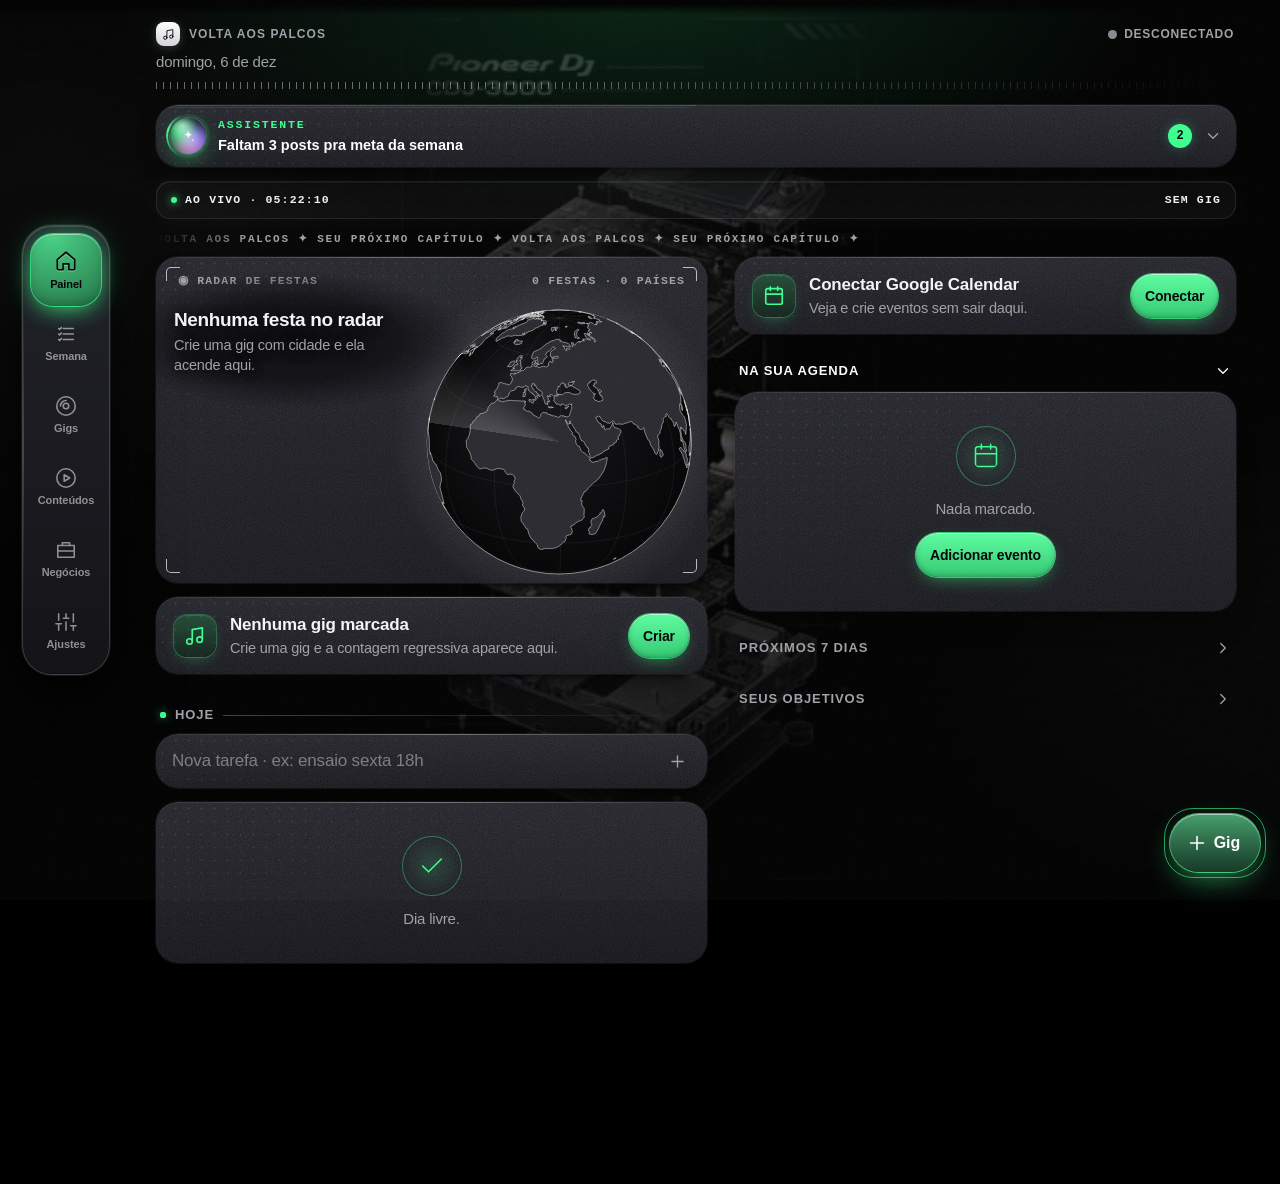
==== commit e5bf3904: "Passagens: puxar o canhoto marca como feita, embarque 1h antes ou manual, portão/terminal/classe/bag" ====
--- a/index.html
+++ b/index.html
@@ -2305,9 +2305,132 @@
 .v5tva .btn{width:auto!important;flex:1 1 calc(50% - 8px)!important;margin:0!important}
 .cdb .btn{width:auto!important;flex:0 0 auto!important;margin:0!important;padding-left:20px!important;padding-right:20px!important}
 
+/* ---------- Liquid Glass ajustável ---------- */
+body.glass #app .grp{background:linear-gradient(135deg,rgba(255,255,255,.13),rgba(255,255,255,.035) 40%,rgba(255,255,255,.02) 60%,rgba(255,255,255,.08)),rgba(22,24,32,var(--gla,.32))!important;backdrop-filter:blur(var(--glb,22px)) saturate(190%) brightness(1.08)!important;-webkit-backdrop-filter:blur(var(--glb,22px)) saturate(190%) brightness(1.08)!important}
+.aprg{display:grid;gap:8px}
+.aprg label{display:flex;justify-content:space-between;font-size:12.5px;color:var(--mu);margin:4px 2px 0}
+.aprg label b{color:var(--ac);font-family:ui-monospace,Menlo,monospace}
+.aprg input[type=range]{-webkit-appearance:none;appearance:none;width:100%;height:6px;border-radius:4px;background:linear-gradient(90deg,var(--ac),rgba(255,255,255,.12));outline:none;padding:0;border:0;box-shadow:none!important}
+.aprg input[type=range]::-webkit-slider-thumb{-webkit-appearance:none;width:24px;height:24px;border-radius:50%;background:#fff;box-shadow:0 0 0 4px var(--acs),0 4px 12px rgba(0,0,0,.6);cursor:pointer}
+.aprg input[type=range]::-moz-range-thumb{width:24px;height:24px;border-radius:50%;background:#fff;border:0}
+
+/* ---------- Passagem v2 ---------- */
+.lgbt{display:flex;gap:10px;margin-top:14px}.lgbt .btn{flex:1;margin:0!important;display:flex;align-items:center;justify-content:center;gap:6px}
+.v5tip{display:flex;align-items:center;gap:10px;margin:0 2px 8px;padding:10px 12px;border-radius:14px;background:var(--acs);box-shadow:inset 0 0 0 1px var(--acm);font-size:13px}
+.v5tip>.i{width:18px;height:18px;margin:0;color:var(--ac);flex:none}.v5tip span{flex:1}.v5tip .ib{width:30px;height:30px}
+.bpx{animation:v5card .7s var(--e5) both;animation-delay:calc(min(var(--k,0),5)*70ms);overflow:visible}
+@keyframes v5card{from{opacity:0;transform:translateY(30px) rotateX(18deg) scale(.9)}}
+.bxshine{position:absolute;inset:0;border-radius:18px;overflow:hidden;pointer-events:none;z-index:3}
+.bxshine::before{content:"";position:absolute;top:-50%;bottom:-50%;width:40%;left:-60%;background:linear-gradient(100deg,transparent,rgba(255,255,255,.55),transparent);transform:skewX(-18deg);animation:v5shine 6s ease-in-out infinite;animation-delay:calc(var(--k,0)*.7s)}
+@keyframes v5shine{0%,70%{left:-60%}100%{left:140%}}
+.bxr em{display:block;font:700 12px ui-monospace,Menlo,monospace;font-style:normal;color:var(--al);margin-top:2px}
+.bxpl{position:relative;display:grid;place-items:center;width:26px;height:26px;border-radius:50%;background:color-mix(in srgb,var(--al) 12%,#fff);flex:none;animation:v5fly 3s ease-in-out infinite}
+@keyframes v5fly{0%,100%{transform:translateX(-10px)}50%{transform:translateX(10px)}}
+.bxp small{top:20px}
+.bxf{grid-template-columns:1.5fr 1fr .9fr 1fr;row-gap:10px}
+.bxf .hl{background:color-mix(in srgb,var(--al) 12%,#fff);border-radius:8px;padding:3px 7px;margin:-3px -7px}
+.bxf .hl b{color:color-mix(in srgb,var(--al) 85%,#000);font-size:14px}
+.bxg span{flex:1;min-width:0;white-space:nowrap;overflow:hidden;text-overflow:ellipsis}
+.bxg em{font-style:normal;font:700 9px ui-monospace,Menlo,monospace;letter-spacing:.08em;text-transform:uppercase;opacity:.65}
+.bxw.ok{display:flex;align-items:center;gap:4px;color:#1f9d55;animation:none}.bxw.ok .i{width:12px;height:12px;margin:0}
+.bxs{cursor:grab;touch-action:none;user-select:none;-webkit-user-select:none;z-index:4;transition:box-shadow .3s}
+.bxs:active{cursor:grabbing}
+.bxsh{position:absolute;right:6px;top:50%;transform:translateY(-50%);display:flex;flex-direction:column;align-items:center;gap:2px;color:var(--al);opacity:.55;animation:v5nudge 2.4s ease-in-out infinite}
+.bxsh .i{width:14px;height:14px;margin:0}.bxsh span{font:800 8px ui-monospace,Menlo,monospace;letter-spacing:.1em;text-transform:uppercase;writing-mode:vertical-rl}
+@keyframes v5nudge{0%,100%{transform:translate(0,-50%)}50%{transform:translate(4px,-50%)}}
+.bpx:not(.tearing) .bxs{animation:v5wig 5s ease-in-out infinite;animation-delay:2s}
+@keyframes v5wig{0%,88%,100%{transform:none}92%{transform:translateX(6px) rotate(1.5deg)}96%{transform:translateX(-1px)}}
+.bpx.tearing .bxs{box-shadow:-8px 10px 24px rgba(0,0,0,.45)}
+.bpx.tearing .bxm{box-shadow:inset -10px 0 14px -10px rgba(0,0,0,calc(var(--tp,0)*.5))}
+.bpx.ready .bxs{box-shadow:-8px 10px 24px rgba(0,0,0,.45),0 0 0 3px #1f9d55}
+.bpx.ready::after{opacity:.15}
+/* canhoto destacado: borda picotada */
+.bpx.flown .bxm{border-radius:18px;position:relative}
+.bxe{display:none}
+.bpx.flown .bxe{display:block;position:absolute;top:0;bottom:0;right:-5px;width:10px;background:radial-gradient(circle at 100% 50%,#0a0a0d 4px,transparent 4.6px) 0 0/10px 11px repeat-y}
+.bpx.flown{flex-basis:min(78%,440px);background:linear-gradient(180deg,#f6fbf8,#e3eee7)}
+.bxst{right:auto!important;left:auto!important;right:22px!important;top:56%}
+.bpx.slam .bxst{animation:v5slam .55s cubic-bezier(.2,1.6,.4,1) .15s both}
+@keyframes v5slam{0%{transform:translateY(-50%) rotate(-30deg) scale(3);opacity:0}60%{opacity:.95}100%{transform:translateY(-50%) rotate(-14deg) scale(1);opacity:.92}}
+.bpx.slam{animation:v5thud .5s ease-out .5s}
+@keyframes v5thud{0%,100%{transform:none}30%{transform:scale(.97)}}
+.v5bit{position:fixed;width:7px;height:5px;z-index:70;pointer-events:none;border-radius:1px;animation:v5bit 1.1s cubic-bezier(.2,.6,.4,1) forwards}
+@keyframes v5bit{to{transform:translate(var(--x),var(--y)) rotate(var(--r));opacity:0}}
+/* tela cheia: embarque e carimbo */
+.pgrid.g2{margin-top:12px;padding-top:12px;border-top:1px solid rgba(255,255,255,.08)}
+.pgrid .hl b.big{font-size:22px}
+.bxst.big{position:absolute;right:auto!important;left:50%!important;top:46%!important;transform:translate(-50%,-50%) rotate(-12deg)!important;padding:12px 22px;border-color:#3ddc84;color:#3ddc84;mix-blend-mode:normal;background:rgba(10,30,18,.35);z-index:5;animation:v5slam2 .6s cubic-bezier(.2,1.6,.4,1) .4s both}
+.bxst.big span{font-size:26px}
+@keyframes v5slam2{0%{transform:translate(-50%,-50%) rotate(-30deg) scale(3);opacity:0}100%{transform:translate(-50%,-50%) rotate(-12deg) scale(1);opacity:.95}}
+
+/* ---------- RETROSPECTIVA ---------- */
+#v5w{position:fixed;inset:0;z-index:65;background:#000;opacity:0;transition:opacity .45s;overflow:hidden;user-select:none;-webkit-user-select:none}
+#v5w.on{opacity:1}
+.wbars{position:absolute;top:calc(12px + env(safe-area-inset-top,0px));left:14px;right:70px;z-index:5;display:flex;gap:5px}
+.wbars i{flex:1;height:3px;border-radius:2px;background:rgba(255,255,255,.22);overflow:hidden}
+.wbars i b{display:block;height:100%;width:0;background:#fff}
+.wbars i.done b{width:100%}
+.wbars i.cur b{animation:v5bar 5.5s linear forwards}
+#v5w.hold .wbars i.cur b{animation-play-state:paused}
+@keyframes v5bar{to{width:100%}}
+#v5w .cdx{top:calc(22px + env(safe-area-inset-top,0px));z-index:6}
+.wst{position:absolute;inset:0}
+.wsl{position:absolute;inset:0;display:grid;place-items:center;opacity:0;transform:scale(1.06);transition:opacity .6s,transform .9s var(--e5o);pointer-events:none}
+.wsl.on{opacity:1;transform:none;pointer-events:auto}
+.wsl.gone{transform:scale(.94)}
+.wbg{position:absolute;inset:-10%;animation:v5aur 12s ease-in-out infinite alternate}
+.wbg::after{content:"";position:absolute;inset:0;background:var(--grain);background-size:180px;opacity:.12;mix-blend-mode:overlay}
+.s1 .wbg{background:radial-gradient(50% 40% at 30% 30%,color-mix(in srgb,var(--ac) 55%,transparent),transparent 70%),radial-gradient(50% 45% at 75% 70%,#7a5cff,transparent 70%),#050508}
+.s2 .wbg{background:radial-gradient(60% 50% at 80% 20%,#1f6fe5,transparent 70%),radial-gradient(50% 50% at 10% 90%,color-mix(in srgb,var(--ac) 50%,transparent),transparent 70%),#03060d}
+.s3 .wbg{background:radial-gradient(60% 50% at 20% 20%,#1f9d55,transparent 70%),radial-gradient(50% 50% at 90% 80%,#0e6d6d,transparent 70%),#020805}
+.s4 .wbg{background:radial-gradient(55% 45% at 50% 100%,#ff3d7f,transparent 70%),radial-gradient(50% 40% at 80% 10%,#ff7a2e,transparent 70%),#0a0204}
+.s5 .wbg{background:radial-gradient(55% 50% at 15% 25%,#ffb547,transparent 70%),radial-gradient(50% 50% at 85% 85%,#ff5f5f,transparent 70%),#0b0603}
+.s6 .wbg{background:radial-gradient(45% 40% at 50% 45%,color-mix(in srgb,var(--ac) 70%,transparent),transparent 70%),radial-gradient(60% 50% at 50% 110%,#7a5cff,transparent 70%),#000}
+.wc{position:relative;z-index:2;text-align:center;padding:30px 26px;max-width:640px}
+.wsl.on .wc>*{animation:v5wup .8s var(--e5o) both}
+.wsl.on .wc>*:nth-child(2){animation-delay:.12s}.wsl.on .wc>*:nth-child(3){animation-delay:.24s}.wsl.on .wc>*:nth-child(4){animation-delay:.36s}.wsl.on .wc>*:nth-child(5){animation-delay:.48s}
+@keyframes v5wup{from{opacity:0;transform:translateY(30px);filter:blur(10px)}to{opacity:1;transform:none;filter:none}}
+.wk{letter-spacing:.35em;font-size:12px;color:rgba(255,255,255,.75)}
+.wt{font-size:clamp(34px,9vw,64px);font-weight:850;letter-spacing:-.045em;line-height:1.02;margin-top:16px}
+.ws{margin-top:22px;color:rgba(255,255,255,.65);font-size:14px}
+.wn{font:900 clamp(110px,34vw,260px)/.9 ui-monospace,Menlo,monospace;letter-spacing:-.06em;margin-top:10px;background:linear-gradient(180deg,#fff 30%,rgba(255,255,255,.55));-webkit-background-clip:text;background-clip:text;color:transparent;filter:drop-shadow(0 10px 40px rgba(0,0,0,.4))}
+.wn.huge{font-size:clamp(130px,40vw,300px)}
+.wl{font-size:clamp(20px,5vw,32px);font-weight:800;letter-spacing:-.02em;margin-top:6px}
+.wr{margin-top:14px;font-size:16px;color:rgba(255,255,255,.8)}.wr b{color:#fff}
+.wplane{position:absolute;left:-20%;top:20%;width:46px;height:46px;opacity:.9;animation:v5wpl 5.5s linear infinite}
+.wplane .i{width:46px;height:46px;margin:0;color:#fff;filter:drop-shadow(0 0 12px #fff)}
+@keyframes v5wpl{from{transform:translate(0,40px)}to{transform:translate(160vw,-60px)}}
+.wcl{display:flex;flex-wrap:wrap;justify-content:center;gap:8px;margin-top:22px}
+.wcl span{padding:9px 15px;border-radius:99px;background:rgba(255,255,255,.14);box-shadow:inset 0 0 0 1px rgba(255,255,255,.25);font-weight:700;backdrop-filter:blur(10px);-webkit-backdrop-filter:blur(10px);animation:v5wup .7s var(--e5o) both;animation-delay:calc(.5s + var(--k,0)*.1s)}
+.wcl span i{font-style:normal;opacity:.7}
+.weq{display:flex;align-items:flex-end;justify-content:center;gap:5px;height:70px;margin-top:26px}
+.weq i{width:8px;border-radius:3px;background:linear-gradient(180deg,#fff,rgba(255,255,255,.3));animation:v5eq 1s ease-in-out infinite alternate}
+.weq i:nth-child(odd){animation-duration:.7s}.weq i:nth-child(3n){animation-duration:1.3s}.weq i:nth-child(4n){animation-duration:.9s;animation-delay:-.3s}
+@keyframes v5eq{from{height:10%}to{height:100%}}
+.wg{display:grid;grid-template-columns:1fr 1fr;gap:14px;margin-top:22px}
+.wg div{padding:18px 12px;border-radius:20px;background:rgba(255,255,255,.1);box-shadow:inset 0 0 0 1px rgba(255,255,255,.2);backdrop-filter:blur(12px);-webkit-backdrop-filter:blur(12px)}
+.wg b{display:block;font:900 clamp(36px,10vw,56px)/1 ui-monospace,Menlo,monospace}
+.wg span{display:block;margin-top:6px;font-size:13px;color:rgba(255,255,255,.8)}
+.wc .btn{margin:26px auto 0!important;display:inline-flex!important;align-items:center;gap:8px;width:auto!important;padding:0 24px!important;background:#fff!important;color:#050507!important;font-weight:800;box-shadow:0 10px 30px -8px rgba(255,255,255,.5)!important}
+.wc .btn .i{width:16px;height:16px;margin:0}
+.wsig{margin-top:30px;opacity:.5;letter-spacing:.4em;font-size:11px}
+.wnav{position:absolute;top:70px;bottom:0;width:35%;z-index:3;background:none;border:0;cursor:pointer}
+.wnav.l{left:0}.wnav.r{right:0;width:65%}
+.wsl.on .wc .btn{position:relative;z-index:4}
+.wsl .wc{pointer-events:none}.wsl.on .wc .btn{pointer-events:auto}
+.wst{z-index:4;pointer-events:none}
+.wsl.on{pointer-events:none}
+.wsl.on .wc .btn{pointer-events:auto}
+.bxp small{top:26px!important}
+.bpx.flown .bxst{right:auto!important;left:44%!important;top:72%!important}
+.i.rot{transform:rotate(90deg)}
+.bxpl .i{width:15px;height:15px;margin:0}
+.aprg input[type=range]{height:6px!important;min-height:0!important;margin:12px 0 6px!important;padding:0!important;border-radius:4px!important}
+
 </style><script id="v5js">
 /* ===== v5 · dock novo, transições, assistente, Conteúdos e Negócios, backups automáticos ===== */
 var V5={in:0,pr:0,ai:0};
+IC.plane="M21 16v-2l-8-5V3.5a1.5 1.5 0 0 0-3 0V9l-8 5v2l8-2.5V19l-2 1.5V22l3.5-1 3.5 1v-1.5L13 19v-5.5z";
 function v5orb(c){return'<span class="aio'+(c?" "+c:"")+'" aria-hidden="true"><span class="ob"><b></b><b></b><b></b></span><svg viewBox="0 0 24 24"><path d="M12 3.5c.6 3.9 2.1 5.4 6 6-3.9.6-5.4 2.1-6 6-.6-3.9-2.1-5.4-6-6 3.9-.6 5.4-2.1 6-6z"/><path d="M18.5 15.5c.25 1.4.8 1.95 2.2 2.2-1.4.25-1.95.8-2.2 2.2-.25-1.4-.8-1.95-2.2-2.2 1.4-.25 1.95-.8 2.2-2.2z" opacity=".7"/></svg></span>'}
 function v5q(s){return document.querySelector(s)}
 function v5d(n){var d=new Date();d.setHours(12,0,0,0);d.setDate(d.getDate()+n);return iso(d)}
@@ -2486,9 +2609,9 @@
  return Object.keys(m).map(function(k){return m[k]}).sort(function(a,b){return b.c-a.c})}
 function v5stats(){var now=lt(new Date()).slice(0,16),P=S.trips.filter(function(t){return t.at&&t.at<=now}),F=P.filter(function(t){return(t.kind||"Avião")=="Avião"}),km=0,air={};F.forEach(function(t){km+=v5km(v5geo(t.from),v5geo(t.to));if(t.air)air[t.air]=(air[t.air]||0)+1});var ta=Object.keys(air).sort(function(a,b){return air[b]-air[a]})[0];return{p:P.length,f:F.length,km:km,air:ta}}
 function v5trip(t,past){var x=t.at?new Date(t.at):null,k=t.kind||"Avião",g=t.gig?S.gigs.filter(function(q){return q.id==t.gig})[0]:null,km=v5km(v5geo(t.from),v5geo(t.to)),n=t.at?v5dd(today(),t.at.slice(0,10)):0;
- return'<div class="v5bp'+(past?" past":"")+'" onclick="openForm(\'viagem\',\''+t.id+'\')"><div class="bpl"><div class="bpt"><span class="mono">'+esc(k=="Avião"?(t.air||"Voo"):k)+(t.flight?" · "+esc(t.flight):"")+"</span>"+(!past&&t.at?'<span class="bpw">'+(n==0?"hoje":n==1?"amanhã":"em "+n+" dias")+"</span>":"")+'</div><div class="bpr"><div><b>'+v5code(t.from)+"</b><span>"+esc(t.from||"Origem")+'</span></div><div class="bpa"><i></i>'+ic(k=="Avião"?"up":"arrow",k=="Avião"?"rot":"")+"<i></i><small>"+(km?km.toLocaleString("pt-BR")+" km":"")+'</small></div><div class="bpd"><b>'+v5code(t.to)+"</b><span>"+esc(t.to||"Destino")+'</span></div></div></div><div class="bps"><div><small>Data</small><b>'+(x?x.getDate()+" "+MES[x.getMonth()].toLowerCase():"--")+"</b></div><div><small>Hora</small><b>"+(x?pad(x.getHours())+":"+pad(x.getMinutes()):"--")+"</b></div><div><small>Assento</small><b>"+esc(t.seat||"--")+"</b></div>"+(t.code?"<div><small>Reserva</small><b>"+esc(t.code)+"</b></div>":"")+"</div>"+(g||t.hotel?'<div class="bpg">'+(g?ic("music")+esc(g.title):"")+(g&&t.hotel?" · ":"")+(t.hotel?esc(t.hotel):"")+"</div>":"")+"</div>"}
+ return'<div class="v5bp'+(past?" past":"")+'" onclick="openForm(\'viagem\',\''+t.id+'\')"><div class="bpl"><div class="bpt"><span class="mono">'+esc(k=="Avião"?(t.air||"Voo"):k)+(t.flight?" · "+esc(t.flight):"")+"</span>"+(!past&&t.at?'<span class="bpw">'+(n==0?"hoje":n==1?"amanhã":"em "+n+" dias")+"</span>":"")+'</div><div class="bpr"><div><b>'+v5code(t.from)+"</b><span>"+esc(t.from||"Origem")+'</span></div><div class="bpa"><i></i>'+ic(k=="Avião"?"plane":"arrow",k=="Avião"?"rot":"")+"<i></i><small>"+(km?km.toLocaleString("pt-BR")+" km":"")+'</small></div><div class="bpd"><b>'+v5code(t.to)+"</b><span>"+esc(t.to||"Destino")+'</span></div></div></div><div class="bps"><div><small>Data</small><b>'+(x?x.getDate()+" "+MES[x.getMonth()].toLowerCase():"--")+"</b></div><div><small>Hora</small><b>"+(x?pad(x.getHours())+":"+pad(x.getMinutes()):"--")+"</b></div><div><small>Assento</small><b>"+esc(t.seat||"--")+"</b></div>"+(t.code?"<div><small>Reserva</small><b>"+esc(t.code)+"</b></div>":"")+"</div>"+(g||t.hotel?'<div class="bpg">'+(g?ic("music")+esc(g.title):"")+(g&&t.hotel?" · ":"")+(t.hotel?esc(t.hotel):"")+"</div>":"")+"</div>"}
 function v5logi(){var now=lt(new Date()).slice(0,16),up=S.trips.filter(function(t){return t.at&&t.at>now}).sort(function(a,b){return a.at<b.at?-1:1}),pa=S.trips.filter(function(t){return!t.at||t.at<=now}).sort(function(a,b){return(b.at||"")<(a.at||"")?-1:1}),st=v5stats(),V=v5vis(),mx=V.length?V[0].c:1;
- var h='<h2 id="logi">Logística</h2><div class="grp v5lg"><div class="lgk">'+[["up","Voos feitos",st.f],["pin","Cidades",V.length],["arrow","Km voados",st.km?st.km.toLocaleString("pt-BR"):"0"],["share","Companhia",st.air||"--"]].map(function(k){return'<div class="v5kpi">'+ic(k[0])+"<b>"+esc(String(k[2]))+"</b><span>"+k[1]+"</span></div>"}).join("")+"</div>";
+ var h='<h2 id="logi">Logística</h2><div class="grp v5lg"><div class="lgk">'+[["plane","Voos feitos",st.f],["pin","Cidades",V.length],["arrow","Km voados",st.km?st.km.toLocaleString("pt-BR"):"0"],["share","Companhia",st.air||"--"]].map(function(k){return'<div class="v5kpi">'+ic(k[0])+"<b>"+esc(String(k[2]))+"</b><span>"+k[1]+"</span></div>"}).join("")+"</div>";
  h+=V.length?'<div class="lgc"><div class="chh"><span class="mono">Onde você já esteve</span><button class="chip" onclick="v5map()">'+ic("pin")+"Ver no mapa</button></div>"+V.slice(0,6).map(function(c,i){return'<div class="lgr"><span class="grow">'+esc(c.n)+"<small>"+esc(c.co)+'</small></span><div class="lgb"><i style="width:'+Math.max(8,c.c/mx*100)+"%;--k:"+i+'"></i></div><b>'+c.c+"×</b></div>"}).join("")+"</div>":'<div class="s" style="padding:6px 4px 0">Cadastre suas viagens e aqui aparece quantos voos você fez e quantas vezes foi pra cada cidade.</div>';
  h+='<button class="btn" style="margin-top:14px;width:100%" onclick="openForm(\'viagem\')">'+ic("plus")+" Nova viagem</button></div>";
  if(up.length)h+='<div class="mono lgh">Próximas viagens</div><div class="v5bps">'+up.map(function(t){return v5trip(t)}).join("")+"</div>";
@@ -2502,7 +2625,7 @@
   x.globalAlpha=1;x.shadowColor=ac;x.shadowBlur=12*d;x.fillStyle=ac;x.beginPath();x.arc(X,Y,r,0,6.2832);x.fill();x.shadowBlur=0;x.fillStyle="#000";x.beginPath();x.arc(X,Y,r*.42,0,6.2832);x.fill();
   if(lv>=1){x.font="600 "+10*d+"px ui-monospace,Menlo,monospace";x.fillStyle=ac;x.globalAlpha=.9;x.textAlign="left";x.fillText(c.n.toUpperCase()+(c.c>1?" ×"+c.c:""),X+r+6*d,Y+3.5*d)}});x.restore()}
 /* assistente lembra do próximo voo */
-var _br5=v5brain;v5brain=function(){var L=_br5(),now=lt(new Date()).slice(0,16),n=S.trips.filter(function(t){return t.at&&t.at>now}).sort(function(a,b){return a.at<b.at?-1:1})[0];if(n){var dd=v5dd(today(),n.at.slice(0,10));if(dd<=3)L.unshift({p:0,i:"up",t:(dd==0?"Hoje":dd==1?"Amanhã":"Em "+dd+" dias")+": "+(n.from?n.from+" → ":"")+n.to,s:[n.air,n.flight,n.seat?"assento "+n.seat:"",n.at.slice(11,16)].filter(Boolean).join(" · ")+((n.kind||"Avião")=="Avião"?". Chegue 2h antes no aeroporto.":"."),a:"Ver",f:"openForm('viagem','"+n.id+"')"})}return L};
+var _br5=v5brain;v5brain=function(){var L=_br5(),now=lt(new Date()).slice(0,16),n=S.trips.filter(function(t){return t.at&&t.at>now}).sort(function(a,b){return a.at<b.at?-1:1})[0];if(n){var dd=v5dd(today(),n.at.slice(0,10));if(dd<=3)L.unshift({p:0,i:"plane",t:(dd==0?"Hoje":dd==1?"Amanhã":"Em "+dd+" dias")+": "+(n.from?n.from+" → ":"")+n.to,s:[n.air,n.flight,n.seat?"assento "+n.seat:"",n.at.slice(11,16)].filter(Boolean).join(" · ")+((n.kind||"Avião")=="Avião"?". Chegue 2h antes no aeroporto.":"."),a:"Ver",f:"openForm('viagem','"+n.id+"')"})}return L};
 
 
 /* ================= APARÊNCIA: opções pra deixar o app do seu jeito ================= */
@@ -2570,7 +2693,7 @@
  +'<div class="pp2"><div class="pgrid"><div><small>Passageiro</small><b>'+esc(nm)+'</b></div><div><small>Data</small><b>'+(x?x.getDate()+" "+MES[x.getMonth()]+" "+String(x.getFullYear()).slice(2):"--")+'</b></div><div><small>Assento</small><b class="big">'+esc(t.seat||"--")+'</b></div><div><small>Reserva</small><b>'+esc(t.code||"--")+'</b></div></div>'
  +'<div class="pcount" id="v5tc"></div><div class="pbar">'+v5bar((t.code||"")+(t.flight||"")+t.id,110)+'</div><div class="pholo"></div></div></div>';
  h+='<div class="v5tvi">'+(g?'<div class="tvr">'+ic("music")+'<div class="grow"><small>Gig</small><b>'+esc(g.title)+"</b></div></div>":"")+(t.hotel?'<div class="tvr">'+ic("home")+'<div class="grow"><small>Hospedagem</small><b>'+esc(t.hotel)+"</b></div></div>":"")+(t.notes?'<div class="tvr">'+ic("edit")+'<div class="grow"><small>Notas</small><b style="font-weight:500">'+esc(t.notes)+"</b></div></div>":"")+"</div>";
- h+='<div class="v5tva"><button class="btn" onclick="closeSheet(1);openForm(\'viagem\',\''+t.id+'\')">'+ic("edit")+" Editar</button>"+(t.code?'<button class="btn g" onclick="v5copy(\''+esc(t.code)+'\')">'+ic("copy")+" Localizador</button>":"")+'<button class="btn g" onclick="closeSheet(1);v5map()">'+ic("pin")+" No mapa</button>"+(t.flight&&!past?'<a class="btn g" target="_blank" rel="noopener" href="https://www.google.com/search?q='+encodeURIComponent(t.flight+" status do voo")+'">'+ic("up")+" Status</a>":"")+"</div></div>";
+ h+='<div class="v5tva"><button class="btn" onclick="closeSheet(1);openForm(\'viagem\',\''+t.id+'\')">'+ic("edit")+" Editar</button>"+(t.code?'<button class="btn g" onclick="v5copy(\''+esc(t.code)+'\')">'+ic("copy")+" Localizador</button>":"")+'<button class="btn g" onclick="closeSheet(1);v5map()">'+ic("pin")+" No mapa</button>"+(t.flight&&!past?'<a class="btn g" target="_blank" rel="noopener" href="https://www.google.com/search?q='+encodeURIComponent(t.flight+" status do voo")+'">'+ic("plane")+" Status</a>":"")+"</div></div>";
  SK="";$("shc").innerHTML=h;shOpen();$("shc").classList.add("v5tvs");v5tc();clearInterval(V5.ti);V5.ti=setInterval(function(){if(!$("v5tc")){clearInterval(V5.ti);return}v5tc()},1000);
  var ps=$("v5pass");if(ps&&!RM){ps.addEventListener("pointermove",function(e){var r=ps.getBoundingClientRect(),px=(e.clientX-r.left)/r.width,py=(e.clientY-r.top)/r.height;ps.style.setProperty("--rx",((.5-py)*10).toFixed(2)+"deg");ps.style.setProperty("--ry",((px-.5)*14).toFixed(2)+"deg");ps.style.setProperty("--px",(px*100).toFixed(1)+"%");ps.style.setProperty("--py",(py*100).toFixed(1)+"%")});ps.addEventListener("pointerleave",function(){ps.style.setProperty("--rx","0deg");ps.style.setProperty("--ry","0deg")})}
  try{navigator.vibrate&&navigator.vibrate([8,30,12])}catch(e){}}
@@ -2592,7 +2715,7 @@
 function v5cdshare(){var g=V5.cdg,n=dLeft(g.at),t="Faltam "+n+" dias pra "+g.t+". Contagem regressiva ligada 🔥";try{navigator.clipboard.writeText(t).then(function(){toast("Texto copiado")})}catch(e){toast("Não consegui copiar","err")}}
 function v5cdfx(){var c=$("v5cdc");if(!c||RM)return;var x=c.getContext("2d"),P=[],dp=Math.min(2,devicePixelRatio||1),ac=getComputedStyle(document.documentElement).getPropertyValue("--ac").trim()||"#4fd8ff";for(var i=0;i<140;i++)P.push({a:Math.random()*6.283,r:Math.random(),s:.0006+Math.random()*.002,z:Math.random()});
  (function f(){if(!c.isConnected)return;var W=c.width=innerWidth*dp,H=c.height=innerHeight*dp,cx=W/2,cy=H*.42,M=Math.max(W,H);x.clearRect(0,0,W,H);x.globalCompositeOperation="lighter";P.forEach(function(p,i){p.r+=p.s*(1+p.r*3);if(p.r>1){p.r=0;p.a=Math.random()*6.283}var d=p.r*p.r*M*.75,l=4+p.r*40*dp;x.strokeStyle=i%5?"rgba(255,255,255,"+(p.r*.6)+")":ac;x.globalAlpha=i%5?1:p.r*.9;x.lineWidth=(.6+p.z*1.4)*dp;x.beginPath();x.moveTo(cx+Math.cos(p.a)*d,cy+Math.sin(p.a)*d);x.lineTo(cx+Math.cos(p.a)*(d+l),cy+Math.sin(p.a)*(d+l));x.stroke()});x.globalAlpha=1;requestAnimationFrame(f)})()}
-cdSlot=function(g){return g?'<div class="cds" onclick="v5cd()" role="button" tabindex="0" aria-label="Abrir contagem em tela cheia"><div class="cdl"><span class="mono">'+ic("music")+' Próxima gig</span><b>'+esc(g.t)+'</b></div><div id="cd" class="cd cdm"></div><span class="cdo" aria-hidden="true">'+ic("up")+"</span></div>":""};
+cdSlot=function(g){return g?'<div class="cds" onclick="v5cd()" role="button" tabindex="0" aria-label="Abrir contagem em tela cheia"><div class="cdl"><span class="mono">'+ic("music")+' Próxima gig</span><b>'+esc(g.t)+'</b></div><div id="cd" class="cd cdm"></div><span class="cdo" aria-hidden="true">'+ic("plane")+"</span></div>":""};
 
 
 /* ================= LOGÍSTICA: carrossel de cartões de embarque ================= */
@@ -2601,22 +2724,111 @@
 V5.lf=V5.lf||"all";
 function v5pass2(t,now,i){var k=t.kind||"Avião",x=t.at?new Date(t.at):null,past=t.at&&t.at<=now,air=k=="Avião"?(t.air||"Companhia aérea"):k,col=v5alc(t.air)||"var(--ac)",km=v5km(v5geo(t.from),v5geo(t.to)),n=t.at?v5dd(today(),t.at.slice(0,10)):0,nm=(S.cfg.name||"Passageiro").toUpperCase(),g=t.gig?S.gigs.filter(function(q){return q.id==t.gig})[0]:null;
  return'<div class="bpx'+(past?" past":"")+'" data-i="'+i+'"'+(!past?' data-up="1"':"")+' style="--al:'+col+'" onclick="v5tview(\''+t.id+'\')"><div class="bxm"><div class="bxh"><span class="bxl">'+esc(air.charAt(0))+'</span><div class="grow"><b>'+esc(air)+'</b><small>'+(k=="Avião"?"Cartão de embarque · Boarding pass":"Bilhete de viagem")+'</small></div>'+(!past&&t.at?'<span class="bxw">'+(n==0?"HOJE":n==1?"AMANHÃ":"EM "+n+" DIAS")+"</span>":"")+'</div>'
- +'<div class="bxr"><div><small>De</small><b>'+v5code(t.from)+'</b><span>'+esc(t.from||"--")+'</span></div><div class="bxp"><i></i>'+ic(k=="Avião"?"up":"arrow",k=="Avião"?"rot":"")+'<i></i><small>'+(km?km.toLocaleString("pt-BR")+" km":"")+'</small></div><div class="bxd"><small>Para</small><b>'+v5code(t.to)+'</b><span>'+esc(t.to||"--")+"</span></div></div>"
+ +'<div class="bxr"><div><small>De</small><b>'+v5code(t.from)+'</b><span>'+esc(t.from||"--")+'</span></div><div class="bxp"><i></i>'+ic(k=="Avião"?"plane":"arrow",k=="Avião"?"rot":"")+'<i></i><small>'+(km?km.toLocaleString("pt-BR")+" km":"")+'</small></div><div class="bxd"><small>Para</small><b>'+v5code(t.to)+'</b><span>'+esc(t.to||"--")+"</span></div></div>"
  +'<div class="bxf"><div><small>Passageiro</small><b>'+esc(nm)+'</b></div><div><small>Data</small><b>'+(x?pad(x.getDate())+" "+MES[x.getMonth()]+" "+String(x.getFullYear()).slice(2):"--")+'</b></div><div><small>Embarque</small><b>'+(x?pad(x.getHours())+":"+pad(x.getMinutes()):"--")+'</b></div><div><small>Voo</small><b>'+esc(t.flight||"--")+"</b></div></div>"+(g?'<div class="bxg">'+ic("music")+esc(g.title)+"</div>":"")+"</div>"
  +'<div class="bxs"><small>Assento</small><b>'+esc(t.seat||"--")+'</b><small>Reserva</small><em>'+esc(t.code||"------")+'</em><div class="bxb">'+v5bar((t.code||"")+(t.flight||"")+t.id)+"</div></div>"
  +(past?'<div class="bxst"><span>'+ic("check")+'EMBARCADO</span><small>'+(x?pad(x.getDate())+" "+MES[x.getMonth()]+" "+x.getFullYear():"")+"</small></div>":"")+"</div>"}
 v5logi=function(){var now=lt(new Date()).slice(0,16),all=S.trips.slice().sort(function(a,b){return(a.at||"")<(b.at||"")?-1:1}),pa=all.filter(function(t){return t.at&&t.at<=now}),up=all.filter(function(t){return!t.at||t.at>now}),st=v5stats(),V=v5vis(),mx=V.length?V[0].c:1,L=V5.lf=="up"?up:V5.lf=="past"?pa.slice().reverse():all;
- var h='<h2 id="logi">Logística</h2><div class="grp v5lg"><div class="lgk">'+[["up","Voos feitos",st.f],["pin","Cidades",V.length],["arrow","Km voados",st.km?st.km.toLocaleString("pt-BR"):"0"],["share","Companhia",st.air||"--"]].map(function(k){return'<div class="v5kpi">'+ic(k[0])+"<b>"+esc(String(k[2]))+"</b><span>"+k[1]+"</span></div>"}).join("")+"</div>";
+ var h='<h2 id="logi">Logística</h2><div class="grp v5lg"><div class="lgk">'+[["plane","Voos feitos",st.f],["pin","Cidades",V.length],["arrow","Km voados",st.km?st.km.toLocaleString("pt-BR"):"0"],["share","Companhia",st.air||"--"]].map(function(k){return'<div class="v5kpi">'+ic(k[0])+"<b>"+esc(String(k[2]))+"</b><span>"+k[1]+"</span></div>"}).join("")+"</div>";
  h+=V.length?'<div class="lgc"><div class="chh"><span class="mono">Onde você já esteve</span><button class="chip" onclick="v5map()">'+ic("pin")+"Ver voos no mapa</button></div>"+V.slice(0,6).map(function(c,i){return'<div class="lgr"><span class="grow">'+esc(c.n)+"<small>"+esc(c.co)+'</small></span><div class="lgb"><i style="width:'+Math.max(8,c.c/mx*100)+"%;--k:"+i+'"></i></div><b>'+c.c+"×</b></div>"}).join("")+"</div>":'<div class="s" style="padding:6px 4px 0">Cadastre suas viagens e aqui aparece quantos voos você fez e quantas vezes foi pra cada cidade.</div>';
  h+='<button class="btn" style="margin-top:14px;width:100%" onclick="openForm(\'viagem\')">'+ic("plus")+" Nova viagem</button></div>";
  if(!all.length)return h;
  h+='<div class="v5lh"><div class="apseg sm">'+[["all","Todas",all.length],["up","Próximas",up.length],["past","Feitas",pa.length]].map(function(f){return'<button class="'+(V5.lf==f[0]?"on":"")+'" onclick="V5.lf=\''+f[0]+'\';var y=scrollY;render();scrollTo(0,y)">'+f[1]+" <span>"+f[2]+"</span></button>"}).join("")+'</div><div class="v5na"><button class="ib" aria-label="Anterior" onclick="v5car(-1)">'+ic("chevL")+'</button><button class="ib" aria-label="Próxima" onclick="v5car(1)">'+ic("chevR")+"</button></div></div>";
- h+=L.length?'<div class="v5car" id="v5car">'+L.map(function(t,i){return v5pass2(t,now,i)}).join("")+'</div><div class="v5dots" id="v5dots">'+L.map(function(t,i){return'<i class="'+(t.at&&t.at<=now?"p":"")+'"></i>'}).join("")+"</div>":'<div class="grp empty">'+ic("up")+"Nada aqui ainda.</div>";
+ h+=L.length?'<div class="v5car" id="v5car">'+L.map(function(t,i){return v5pass2(t,now,i)}).join("")+'</div><div class="v5dots" id="v5dots">'+L.map(function(t,i){return'<i class="'+(t.at&&t.at<=now?"p":"")+'"></i>'}).join("")+"</div>":'<div class="grp empty">'+ic("plane")+"Nada aqui ainda.</div>";
  setTimeout(v5carInit,0);return h};
 function v5carInit(){var c=$("v5car");if(!c||c.dataset.ok)return;c.dataset.ok=1;var f=c.querySelector("[data-up]");if(f&&V5.lf=="all")c.scrollLeft=f.offsetLeft-(c.clientWidth-f.offsetWidth)/2;v5dot();var rq=0;c.addEventListener("scroll",function(){if(!rq)rq=requestAnimationFrame(function(){rq=0;v5dot()})},{passive:true})}
 function v5dot(){var c=$("v5car"),d=$("v5dots");if(!c||!d)return;var m=c.scrollLeft+c.clientWidth/2,best=0,bd=1e9;[].forEach.call(c.children,function(e,i){var x=Math.abs(e.offsetLeft+e.offsetWidth/2-m);if(x<bd){bd=x;best=i}e.classList.toggle("cur",false)});c.children[best]&&c.children[best].classList.add("cur");[].forEach.call(d.children,function(e,i){e.classList.toggle("on",i==best)})}
 function v5car(dir){var c=$("v5car");if(!c)return;var w=c.children[0]?c.children[0].offsetWidth+14:300;c.scrollBy({left:dir*w,behavior:"smooth"})}
 
+
+/* ================= VIAGENS v2: embarque, portão, gig, destacar o canhoto ================= */
+function v5now(){return lt(new Date()).slice(0,16)}
+function v5flown(t,now){now=now||v5now();return t.done===1||(t.done!==0&&!!t.at&&t.at<=now)}
+function v5gigList(){var o=[],seen={};if(S.cfg.gig)o.push({id:"volta",t:S.cfg.place||"Volta aos palcos",at:S.cfg.gig});S.gigs.forEach(function(g){o.push({id:g.id,t:g.title,at:g.at||"",loc:g.loc})});allEv().forEach(function(e){if(e.gg)o.push({id:String(e.id),t:gName(e),at:e.at,loc:e.loc})});return o.filter(function(g){var k=nz(g.t)+(g.at||"").slice(0,10);if(seen[k])return false;seen[k]=1;return true}).sort(function(a,b){return(b.at||"")<(a.at||"")?-1:1})}
+function v5gigOf(t){var L=v5gigList();if(t.gig){var g=L.filter(function(x){return x.id==t.gig})[0];return g?{t:g.t,at:g.at}:null}if(!t.at)return null;var c=v5geo(t.to);if(!c)return null;var b=null;L.forEach(function(g){var gc=look(nz((g.loc||"")+" "+g.t));if(!gc||gc.n!=c.n||!g.at)return;var dd=v5dd(t.at.slice(0,10),g.at.slice(0,10));if(dd>=-1&&dd<=4&&!b)b={t:g.t,at:g.at,auto:1}});return b}
+function v5board(t){if(t.board&&/^\d{1,2}:\d{2}$/.test(t.board))return t.board;if(!t.at||(t.kind||"Avião")!="Avião")return"";var d=new Date(t.at);d.setMinutes(d.getMinutes()-60);return pad(d.getHours())+":"+pad(d.getMinutes())}
+FM.viagem={k:"trips",t:"viagem",g:"a",req:["to","at"],f:[["#","Trajeto","pin"],["kind","Como vai","pill",["Avião","Ônibus","Carro","Trem"]],["from","Saindo de","text",0,{ph:"Ex: São Paulo",sug:"city",sl:"origem"}],["to","Indo para","text",0,{ph:"Ex: Porto Alegre",sug:"city",sl:"destino"}],["#","Quando","clock"],["at","Data e hora do voo (decolagem)","dt",0,{tc:["06:00","12:00","18:00"]}],["board","Horário de embarque","text",0,{ph:"Se deixar vazio: 1h antes do voo",im:"numeric"}],["#","Voo e assento","disc"],["air","Companhia","text",0,{ph:"Ex: LATAM",sug:"air"}],["flight","Número do voo","text",0,{ph:"Ex: LA3456"}],["seat","Assento","text",0,{ph:"Ex: 14C"}],["cls","Classe","pill",["Econômica","Premium","Executiva"]],["gate","Portão","text",0,{ph:"Ex: 12B (aparece no aeroporto)"}],["term","Terminal","text",0,{ph:"Ex: T2"}],["bag","Bagagem","pill",["Só de mão","Despachada"]],["code","Localizador da reserva","text",0,{ph:"Ex: XKJ29P"}],["#","Mais detalhes","list","fold"],["gig","Para qual gig","sel",function(){return[["","Nenhuma"]].concat(v5gigList().map(function(g){return[g.id,g.t+(g.at?" · "+fd(g.at.slice(0,10)):"")]}))}],["hotel","Hospedagem","text",0,{ph:"Ex: Hotel X, perto do clube"}],["notes","Notas","ta",0,{ph:"Transfer, quem busca no aeroporto..."}]]};
+/* ao digitar o embarque: 1100 vira 11:00 */
+document.addEventListener("input",function(e){var el=e.target;if(el&&el.id=="g_board"){var v=el.value.replace(/\D/g,"").slice(0,4);el.value=v.length>2?v.slice(0,v.length-2)+":"+v.slice(-2):v}},true);
+v5vis=function(){var now=v5now(),m={},trip={};S.trips.forEach(function(t){if(!v5flown(t,now))return;var g=v5geo(t.to);if(!g)return;trip[g.n+"|"+(t.at||"").slice(0,7)]=1;var o=m[g.n]=m[g.n]||{n:g.n,la:g.la,lo:g.lo,co:g.co,c:0};o.c++});allEv().forEach(function(e){if(!isGig(e)||e.at>=now)return;var g=geoOf(e);if(!g||trip[g.n+"|"+e.at.slice(0,7)])return;var o=m[g.n]=m[g.n]||{n:g.n,la:g.la,lo:g.lo,co:g.co,c:0};o.c++});return Object.keys(m).map(function(k){return m[k]}).sort(function(a,b){return b.c-a.c})};
+v5stats=function(){var now=v5now(),P=S.trips.filter(function(t){return v5flown(t,now)}),F=P.filter(function(t){return(t.kind||"Avião")=="Avião"}),km=0,air={};F.forEach(function(t){km+=v5km(v5geo(t.from),v5geo(t.to));if(t.air)air[t.air]=(air[t.air]||0)+1});var ta=Object.keys(air).sort(function(a,b){return air[b]-air[a]})[0];return{p:P.length,f:F.length,km:km,air:ta}};
+function v5hm(d){return pad(d.getHours())+":"+pad(d.getMinutes())}
+v5pass2=function(t,now,i){var k=t.kind||"Avião",fl=k=="Avião",x=t.at?new Date(t.at):null,done=v5flown(t,now),air=fl?(t.air||"Companhia aérea"):k,col=v5alc(t.air)||"var(--ac)",km=v5km(v5geo(t.from),v5geo(t.to)),hrs=km?(fl?km/760+.5:k=="Carro"?km/80:k=="Ônibus"?km/65:km/90):0,arr=x&&hrs?new Date(x.getTime()+hrs*36e5):null,n=t.at?v5dd(today(),t.at.slice(0,10)):0,nm=(S.cfg.name||"Passageiro").toUpperCase(),g=v5gigOf(t),bd=v5board(t);
+ var st=done?'<span class="bxw ok">'+ic("check")+"EMBARCADO</span>":t.at?'<span class="bxw">'+(n<=0?"HOJE":n==1?"AMANHÃ":"EM "+n+" DIAS")+"</span>":"";
+ return'<div class="bpx'+(done?" flown":"")+'" data-id="'+t.id+'" data-i="'+i+'"'+(!done?' data-up="1"':"")+' style="--al:'+col+';--k:'+i+'" onclick="v5pc(this)"><i class="bxshine"></i><div class="bxm"><div class="bxh"><span class="bxl">'+esc(air.charAt(0))+'</span><div class="grow"><b>'+esc(air)+'</b><small>'+(fl?"Cartão de embarque · Boarding pass":"Bilhete de viagem · "+esc(k))+"</small></div>"+st+"</div>"
+ +'<div class="bxr"><div><small>De</small><b>'+v5code(t.from)+'</b><span>'+esc(t.from||"--")+"</span><em>"+(x?v5hm(x):"--:--")+'</em></div><div class="bxp"><i></i><span class="bxpl">'+ic(fl?"plane":"arrow",fl?"rot":"")+'</span><i></i><small>'+(hrs?Math.floor(hrs)+"h"+pad(Math.round(hrs%1*60)):"")+(km?" · "+km.toLocaleString("pt-BR")+" km":"")+'</small></div><div class="bxd"><small>Para</small><b>'+v5code(t.to)+'</b><span>'+esc(t.to||"--")+"</span><em>"+(arr?v5hm(arr):"--:--")+"</em></div></div>"
+ +'<div class="bxf"><div><small>Passageiro</small><b>'+esc(nm)+'</b></div><div><small>Data</small><b>'+(x?pad(x.getDate())+" "+MES[x.getMonth()]+" "+String(x.getFullYear()).slice(2):"--")+'</b></div><div><small>Voo</small><b>'+esc(t.flight||"--")+'</b></div><div><small>Classe</small><b>'+esc((t.cls||"Econômica").slice(0,9))+'</b></div>'
+ +(fl?'<div class="hl"><small>Embarque</small><b>'+(bd||"--")+'</b></div><div><small>Portão</small><b>'+esc(t.gate||"--")+'</b></div><div><small>Terminal</small><b>'+esc(t.term||"--")+'</b></div><div><small>Bagagem</small><b>'+esc(t.bag=="Despachada"?"Despach.":"De mão")+"</b></div>":"")+"</div>"
+ +(g?'<div class="bxg">'+ic("music")+"<span>"+esc(g.t)+"</span>"+(g.auto?"<em>automático</em>":"")+"</div>":"")+'<div class="bxe"></div></div>'
+ +(done?"":'<div class="bxs" title="Puxe pro lado pra destacar"><div class="bxsh">'+ic("chevR")+"<span>puxe</span></div><small>Assento</small><b>"+esc(t.seat||"--")+"</b>"+(fl?"<small>Embarque</small><em>"+(bd||"--")+"</em>":"")+"<small>Reserva</small><em>"+esc(t.code||"------")+'</em><div class="bxb">'+v5bar((t.code||"")+(t.flight||"")+t.id)+"</div></div>")
+ +(done?'<div class="bxst"><span>'+ic("check")+"EMBARCADO</span><small>"+(x?pad(x.getDate())+" "+MES[x.getMonth()]+" "+x.getFullYear():"")+"</small></div>":"")+"</div>"};
+function v5pc(el){if(el.dataset.nc){delete el.dataset.nc;return}v5tview(el.dataset.id)}
+/* logística usa a regra nova de "feita" */
+v5logi=function(){var now=v5now(),all=S.trips.slice().sort(function(a,b){return(a.at||"")<(b.at||"")?-1:1}),pa=all.filter(function(t){return v5flown(t,now)}),up=all.filter(function(t){return!v5flown(t,now)}),st=v5stats(),V=v5vis(),mx=V.length?V[0].c:1,L=V5.lf=="up"?up:V5.lf=="past"?pa.slice().reverse():all;
+ var h='<h2 id="logi">Logística</h2><div class="grp v5lg"><div class="lgk">'+[["plane","Voos feitos",st.f],["pin","Cidades",V.length],["arrow","Km voados",st.km?st.km.toLocaleString("pt-BR"):"0"],["share","Companhia",st.air||"--"]].map(function(k){return'<div class="v5kpi">'+ic(k[0])+"<b>"+esc(String(k[2]))+"</b><span>"+k[1]+"</span></div>"}).join("")+"</div>";
+ h+=V.length?'<div class="lgc"><div class="chh"><span class="mono">Onde você já esteve</span><button class="chip" onclick="v5map()">'+ic("pin")+"Ver voos no mapa</button></div>"+V.slice(0,6).map(function(c,i){return'<div class="lgr"><span class="grow">'+esc(c.n)+"<small>"+esc(c.co)+'</small></span><div class="lgb"><i style="width:'+Math.max(8,c.c/mx*100)+"%;--k:"+i+'"></i></div><b>'+c.c+"×</b></div>"}).join("")+"</div>":'<div class="s" style="padding:6px 4px 0">Quando você destacar o canhoto de uma passagem, ela conta aqui: voos, km e cidades.</div>';
+ h+='<div class="lgbt"><button class="btn" onclick="openForm(\'viagem\')">'+ic("plus")+' Nova viagem</button><button class="btn g" onclick="v5wrap()">'+ic("spark")+" Retrospectiva</button></div></div>";
+ if(!all.length)return h;
+ h+='<div class="v5lh"><div class="apseg sm">'+[["all","Todas",all.length],["up","Próximas",up.length],["past","Feitas",pa.length]].map(function(f){return'<button class="'+(V5.lf==f[0]?"on":"")+'" onclick="V5.lf=\''+f[0]+'\';var y=scrollY;render();scrollTo(0,y)">'+f[1]+" <span>"+f[2]+"</span></button>"}).join("")+'</div><div class="v5na"><button class="ib" aria-label="Anterior" onclick="v5car(-1)">'+ic("chevL")+'</button><button class="ib" aria-label="Próxima" onclick="v5car(1)">'+ic("chevR")+"</button></div></div>";
+ if(up.length&&!lsg("vp-tear"))h+='<div class="v5tip">'+ic("spark")+"<span>Quando voltar de uma viagem, <b>puxe o canhoto pro lado</b> pra destacar e marcar como feita.</span><button class=\"ib\" aria-label=\"Entendi\" onclick=\"try{localStorage.setItem('vp-tear','1')}catch(e){};this.parentNode.remove()\">"+ic("x")+"</button></div>";
+ h+=L.length?'<div class="v5car" id="v5car">'+L.map(function(t,i){return v5pass2(t,now,i)}).join("")+'</div><div class="v5dots" id="v5dots">'+L.map(function(t){return'<i class="'+(v5flown(t,now)?"p":"")+'"></i>'}).join("")+"</div>":'<div class="grp empty">'+ic("plane")+"Nada aqui ainda.</div>";
+ setTimeout(v5carInit,0);return h};
+/* puxar o canhoto */
+(function(){var D0=null;
+ document.addEventListener("pointerdown",function(e){var s=e.target.closest&&e.target.closest(".bxs");if(!s)return;var c=s.closest(".bpx");if(!c||c.classList.contains("flown"))return;e.preventDefault();D0={s:s,c:c,x:e.clientX,y:e.clientY,dx:0,dy:0,id:e.pointerId,rd:0};try{s.setPointerCapture(e.pointerId)}catch(x){}s.style.transition="none";c.classList.add("tearing")},true);
+ document.addEventListener("pointermove",function(e){if(!D0||e.pointerId!=D0.id)return;var dx=Math.max(0,e.clientX-D0.x),dy=e.clientY-D0.y;D0.dx=dx;D0.dy=dy;var p=Math.min(1,dx/110);D0.s.style.transform="translate("+(dx*.9)+"px,"+(dy*.25+p*p*10)+"px) rotate("+(p*14+dy*.04)+"deg)";D0.c.style.setProperty("--tp",p);if(p>=1&&!D0.rd){D0.rd=1;D0.c.classList.add("ready");try{navigator.vibrate&&navigator.vibrate(18)}catch(x){}}else if(p<1&&D0.rd){D0.rd=0;D0.c.classList.remove("ready")}},true);
+ function end(e){if(!D0||e.pointerId!=D0.id)return;var d=D0;D0=null;d.c.classList.remove("tearing","ready");if(d.dx>4)d.c.dataset.nc=1;setTimeout(function(){delete d.c.dataset.nc},80);
+  if(d.dx>=110){v5tear(d.c,d.s,d.dx,d.dy)}else{d.s.style.transition="transform .6s cubic-bezier(.34,1.56,.64,1)";d.s.style.transform="";d.c.style.setProperty("--tp",0)}}
+ document.addEventListener("pointerup",end,true);document.addEventListener("pointercancel",end,true)})();
+function v5tear(c,s,dx,dy){var t=S.trips.filter(function(x){return x.id==c.dataset.id})[0];if(!t)return;var r=s.getBoundingClientRect();
+ if(s.animate)s.animate([{transform:s.style.transform,opacity:1},{transform:"translate("+(dx+160)+"px,"+(innerHeight*.6)+"px) rotate(62deg)",opacity:0}],{duration:900,easing:"cubic-bezier(.5,0,.75,0)",fill:"forwards"});
+ if(c.animate)c.animate([{transform:"translateX(0)"},{transform:"translateX(-7px) rotate(-.6deg)"},{transform:"translateX(4px)"},{transform:"none"}],{duration:420,easing:"ease-out"});
+ for(var i=0;i<22;i++){var b=document.createElement("i");b.className="v5bit";var a=Math.random()*Math.PI*2,v=40+Math.random()*90;b.style.cssText="left:"+(r.left)+"px;top:"+(r.top+Math.random()*r.height)+"px;--x:"+(Math.cos(a)*v)+"px;--y:"+(Math.sin(a)*v+60)+"px;--r:"+(Math.random()*540-270)+"deg;background:"+(i%3?"#f2f2f6":getComputedStyle(c).getPropertyValue("--al"));document.body.appendChild(b);(function(el){setTimeout(function(){el.remove()},1100)})(b)}
+ try{navigator.vibrate&&navigator.vibrate([12,40,28])}catch(x){}var prev=t.done;
+ setTimeout(function(){t.done=1;save();var y=scrollY;V5.slam=t.id;render();scrollTo(0,y);UN=null;UNF=function(){t.done=prev;if(prev===undefined)delete t.done;save();render();toast("Voltou pra próximas")};toast("Viagem marcada como feita · "+v5code(t.from)+" → "+v5code(t.to),"",1);try{localStorage.setItem("vp-tear","1")}catch(x){}},620)}
+/* depois de destacar, o carrossel mostra o cartão carimbado */
+var _ci6=v5carInit;v5carInit=function(){var c=$("v5car");if(c&&V5.slam){var e=c.querySelector('[data-id="'+V5.slam+'"]');if(e){c.dataset.ok=1;c.scrollLeft=e.offsetLeft-(c.clientWidth-e.offsetWidth)/2;e.classList.add("slam");var rq=0;c.addEventListener("scroll",function(){if(!rq)rq=requestAnimationFrame(function(){rq=0;v5dot()})},{passive:true});v5dot()}V5.slam=0;return}_ci6()};
+/* arrastar o carrossel com o mouse no PC */
+(function(){var M=null;document.addEventListener("pointerdown",function(e){if(e.pointerType!="mouse"||e.button)return;var c=e.target.closest&&e.target.closest(".v5car");if(!c||e.target.closest(".bxs"))return;M={c:c,x:e.clientX,l:c.scrollLeft,m:0}},true);
+ document.addEventListener("pointermove",function(e){if(!M)return;var d=e.clientX-M.x;if(Math.abs(d)>5){M.m=1;M.c.style.scrollSnapType="none";M.c.scrollLeft=M.l-d}},true);
+ document.addEventListener("pointerup",function(e){if(!M)return;var m=M;M=null;m.c.style.scrollSnapType="";if(m.m){var card=e.target.closest&&e.target.closest(".bpx");if(card){card.dataset.nc=1;setTimeout(function(){delete card.dataset.nc},80)}var cur=m.c.querySelector(".cur");if(cur)m.c.scrollTo({left:cur.offsetLeft-(m.c.clientWidth-cur.offsetWidth)/2,behavior:"smooth"})}},true)})();
+/* cartão em tela cheia: embarque, portão, gig e marcar como feita */
+var _tv6=v5tview;v5tview=function(id){_tv6(id);var t=S.trips.filter(function(x){return x.id==id})[0];if(!t)return;var c=$("shc"),g=v5gigOf(t),bd=v5board(t),done=v5flown(t);
+ var gr=c.querySelector(".pgrid");if(gr)gr.insertAdjacentHTML("afterend",((t.kind||"Avião")=="Avião"?'<div class="pgrid g2"><div class="hl"><small>Embarque</small><b class="big">'+(bd||"--")+'</b></div><div><small>Portão</small><b>'+esc(t.gate||"--")+'</b></div><div><small>Terminal</small><b>'+esc(t.term||"--")+'</b></div><div><small>Classe</small><b>'+esc(t.cls||"Econômica")+"</b></div></div>":""));
+ var vi=c.querySelector(".v5tvi");if(vi){var oldg=vi.querySelector(".tvr");if(oldg&&oldg.querySelector(".i")&&g&&oldg.textContent.indexOf("Gig")==0)oldg.remove();if(g)vi.insertAdjacentHTML("afterbegin",'<div class="tvr">'+ic("music")+'<div class="grow"><small>Gig'+(g.auto?" · ligada pela cidade e data":"")+"</small><b>"+esc(g.t)+"</b></div></div>");if(t.bag)vi.insertAdjacentHTML("beforeend",'<div class="tvr">'+ic("brief")+'<div class="grow"><small>Bagagem</small><b>'+esc(t.bag)+"</b></div></div>")}
+ var a=c.querySelector(".v5tva");if(a)a.insertAdjacentHTML("afterbegin",done?'<button class="btn g" onclick="v5undone(\''+id+'\')">'+ic("x")+" Ainda não fiz</button>":'<button class="btn g" onclick="v5done(\''+id+'\')">'+ic("check")+" Marcar como feita</button>");
+ if(done){var ps=c.querySelector(".v5pass");if(ps)ps.insertAdjacentHTML("beforeend",'<div class="bxst big"><span>'+ic("check")+"EMBARCADO</span></div>")}};
+function v5done(id){var t=S.trips.filter(function(x){return x.id==id})[0];if(!t)return;closeSheet(1);t.done=1;save();V5.slam=id;render();toast("Viagem marcada como feita")}
+function v5undone(id){var t=S.trips.filter(function(x){return x.id==id})[0];if(!t)return;closeSheet(1);t.done=0;save();render();toast("Voltou pra próximas")}
+
+/* ================= LIQUID GLASS: transparência ajustável ================= */
+var _ap6=v5apply;v5apply=function(){_ap6();var u=V5U(),g=u.gla==null?32:+u.gla,b=u.glb==null?22:+u.glb;document.documentElement.style.setProperty("--gla",(g/100).toFixed(2));document.documentElement.style.setProperty("--glb",b+"px")};
+var _lk6=v5look;v5look=function(){var h=_lk6(),u=V5U(),g=u.gla==null?32:+u.gla,b=u.glb==null?22:+u.glb,gl=document.body.classList.contains("glass");
+ var r='<div class="apr"><div class="apl">Liquid Glass'+(gl?"":' <span class="s">· ative em "Estilo dos botões" pra ver</span>')+'</div><div class="aprg"><label>Opacidade do vidro <b id="v5glv">'+g+'%</b></label><input type="range" min="0" max="90" value="'+g+'" oninput="document.documentElement.style.setProperty(\'--gla\',this.value/100);$(\'v5glv\').textContent=this.value+\'%\'" onchange="V5U().gla=+this.value;save()"><label>Desfoque <b id="v5gbv">'+b+'px</b></label><input type="range" min="0" max="40" value="'+b+'" oninput="document.documentElement.style.setProperty(\'--glb\',this.value+\'px\');$(\'v5gbv\').textContent=this.value+\'px\'" onchange="V5U().glb=+this.value;save()"></div></div>';
+ return h.replace('<div class="apr"><div class="apl">Fundo</div>',r+'<div class="apr"><div class="apl">Fundo</div>')};
+
+/* ================= RETROSPECTIVA (estilo Wrapped) ================= */
+function v5wdata(){var now=v5now(),st=v5stats(),V=v5vis(),pg=allEv().filter(function(e){return isGig(e)&&e.at<now}).length,ng=v5gigs()[0],td=S.tasks.filter(function(t){return t.done}).length,sd=S.goals.reduce(function(a,g){return a+(g.sub||[]).filter(function(x){return x.d}).length},0),po=S.posts.filter(function(p){return p.st=="Postado"}).length,m=money();return{st:st,V:V,pg:pg,ng:ng,td:td,sd:sd,po:po,ct:S.contacts.length,rec:m.rec,nm:(S.cfg.name||"").trim()}}
+function v5wrap(){var D_=v5wdata(),nm=D_.nm?esc(D_.nm.charAt(0)+D_.nm.slice(1).toLowerCase()):"Você",earth=D_.st.km/40075,ng=D_.ng,nd=ng?dLeft(ng.at):0;
+ var SL=[
+  {c:"s1",h:'<div class="wk mono">Retrospectiva '+new Date().getFullYear()+'</div><div class="wt">'+nm+',<br>olha o que você<br>já construiu.</div><div class="ws">Toque pra passar · segure pra pausar</div>'},
+  {c:"s2",h:'<div class="wk mono">Na estrada</div><div class="wn" data-n="'+D_.st.f+'">0</div><div class="wl">'+(D_.st.f==1?"voo feito":"voos feitos")+'</div><div class="wr"><b data-n="'+D_.st.km+'" data-f="km">0</b> km no ar'+(earth>0?" · "+(earth<1?Math.round(earth*100)+"% de uma volta ao mundo":earth.toFixed(1).replace(".",",")+" voltas ao mundo"):"")+'</div><div class="wplane">'+ic("plane","rot")+"</div>"},
+  {c:"s3",h:'<div class="wk mono">Seu mapa</div><div class="wn" data-n="'+D_.V.length+'">0</div><div class="wl">'+(D_.V.length==1?"cidade":"cidades")+' na sua história</div><div class="wcl">'+(D_.V.length?D_.V.slice(0,5).map(function(c,i){return'<span style="--k:'+i+'">'+esc(c.n)+(c.c>1?" <i>×"+c.c+"</i>":"")+"</span>"}).join(""):"<span>O primeiro carimbo vem aí</span>")+"</div>"},
+  {c:"s4",h:'<div class="wk mono">No palco</div><div class="wn" data-n="'+D_.pg+'">0</div><div class="wl">'+(D_.pg==1?"gig tocada":"gigs tocadas")+"</div>"+(ng?'<div class="wr">Próxima: <b>'+esc(ng.t)+"</b></div>":"")+'<div class="weq">'+Array(18).join("<i></i>")+"</div>"},
+  {c:"s5",h:'<div class="wk mono">Trabalho de bastidor</div><div class="wg"><div><b data-n="'+D_.td+'">0</b><span>tarefas feitas</span></div><div><b data-n="'+D_.sd+'">0</b><span>etapas de objetivos</span></div><div><b data-n="'+D_.po+'">0</b><span>posts publicados</span></div><div><b data-n="'+D_.ct+'">0</b><span>contatos na rede</span></div></div><div class="ws">Ninguém vê essa parte. Ela é o que faz o show acontecer.</div>'},
+  {c:"s6",h:'<div class="wk mono">Próxima parada</div>'+(ng?'<div class="wn huge" data-n="'+nd+'">0</div><div class="wl">dias pra '+esc(ng.t)+'</div><button class="btn" onclick="v5wx();v5cd()">'+ic("music")+" Abrir a contagem</button>":'<div class="wt">Sua próxima gig<br>começa num<br>cadastro.</div><button class="btn" onclick="v5wx();openForm(\'gig\')">'+ic("plus")+" Nova gig</button>")+'<div class="wsig mono">Volta aos Palcos</div>'}];
+ var o=document.createElement("div");o.id="v5w";o.innerHTML='<div class="wbars">'+SL.map(function(){return"<i><b></b></i>"}).join("")+'</div><button class="cdx" aria-label="Fechar" onclick="v5wx()">'+ic("x")+'</button><div class="wst">'+SL.map(function(s,i){return'<section class="wsl '+s.c+'" data-i="'+i+'"><div class="wbg"></div><div class="wc">'+s.h+"</div></section>"}).join("")+'</div><button class="wnav l" aria-label="Anterior" onclick="v5wgo(-1)"></button><button class="wnav r" aria-label="Próximo" onclick="v5wgo(1)"></button>';
+ document.body.appendChild(o);V5.wi=-1;requestAnimationFrame(function(){o.classList.add("on");v5wgo(1)});document.addEventListener("keydown",v5wk);
+ o.addEventListener("pointerdown",function(){o.classList.add("hold")});o.addEventListener("pointerup",function(){o.classList.remove("hold")});o.addEventListener("pointercancel",function(){o.classList.remove("hold")})}
+function v5wk(e){if(e.key=="Escape")v5wx();if(e.key=="ArrowRight")v5wgo(1);if(e.key=="ArrowLeft")v5wgo(-1)}
+function v5wx(){var o=$("v5w");document.removeEventListener("keydown",v5wk);if(!o)return;o.classList.remove("on");setTimeout(function(){o.remove()},500)}
+function v5wgo(d){var o=$("v5w");if(!o)return;var S_=o.querySelectorAll(".wsl"),n=V5.wi+d;if(n<0)n=0;if(n>=S_.length){v5wx();return}V5.wi=n;S_.forEach(function(s,i){s.classList.toggle("on",i==n);s.classList.toggle("gone",i<n)});o.querySelectorAll(".wbars i").forEach(function(b,i){b.className=i<n?"done":i==n?"cur":""});var b=o.querySelectorAll(".wbars i")[n];if(b){var bb=b.firstChild;bb.style.animation="none";void bb.offsetWidth;bb.style.animation="";bb.addEventListener("animationend",function h(){bb.removeEventListener("animationend",h);if(V5.wi==n)v5wgo(1)})}
+ S_[n].querySelectorAll("[data-n]").forEach(function(el){var v=+el.dataset.n||0,t0=performance.now(),km=el.dataset.f=="km";(function st(t){var p=Math.min(1,(t-t0)/1400),e=1-Math.pow(1-p,4),x=Math.round(v*e);el.textContent=km?x.toLocaleString("pt-BR"):String(x);if(p<1&&$("v5w"))requestAnimationFrame(st)})(t0)});try{navigator.vibrate&&navigator.vibrate(6)}catch(x){}}
+/* atalhos pra retrospectiva */
+var _as6=v5asst;v5asst=function(){return _as6().replace('<div class="aiq">','<div class="aiq"><button onclick="v5wrap()">'+ic("spark")+"Retrospectiva</button>")};
+var _cd6=v5cd;v5cd=function(){_cd6();var b=document.querySelector("#v5cd .cdb");if(b)b.insertAdjacentHTML("beforeend",'<button class="btn g" onclick="v5cdx();setTimeout(v5wrap,350)">'+ic("spark")+" Retrospectiva</button>")};
+
+v5apply();
 render();
 
 </script><!--/v5-->
